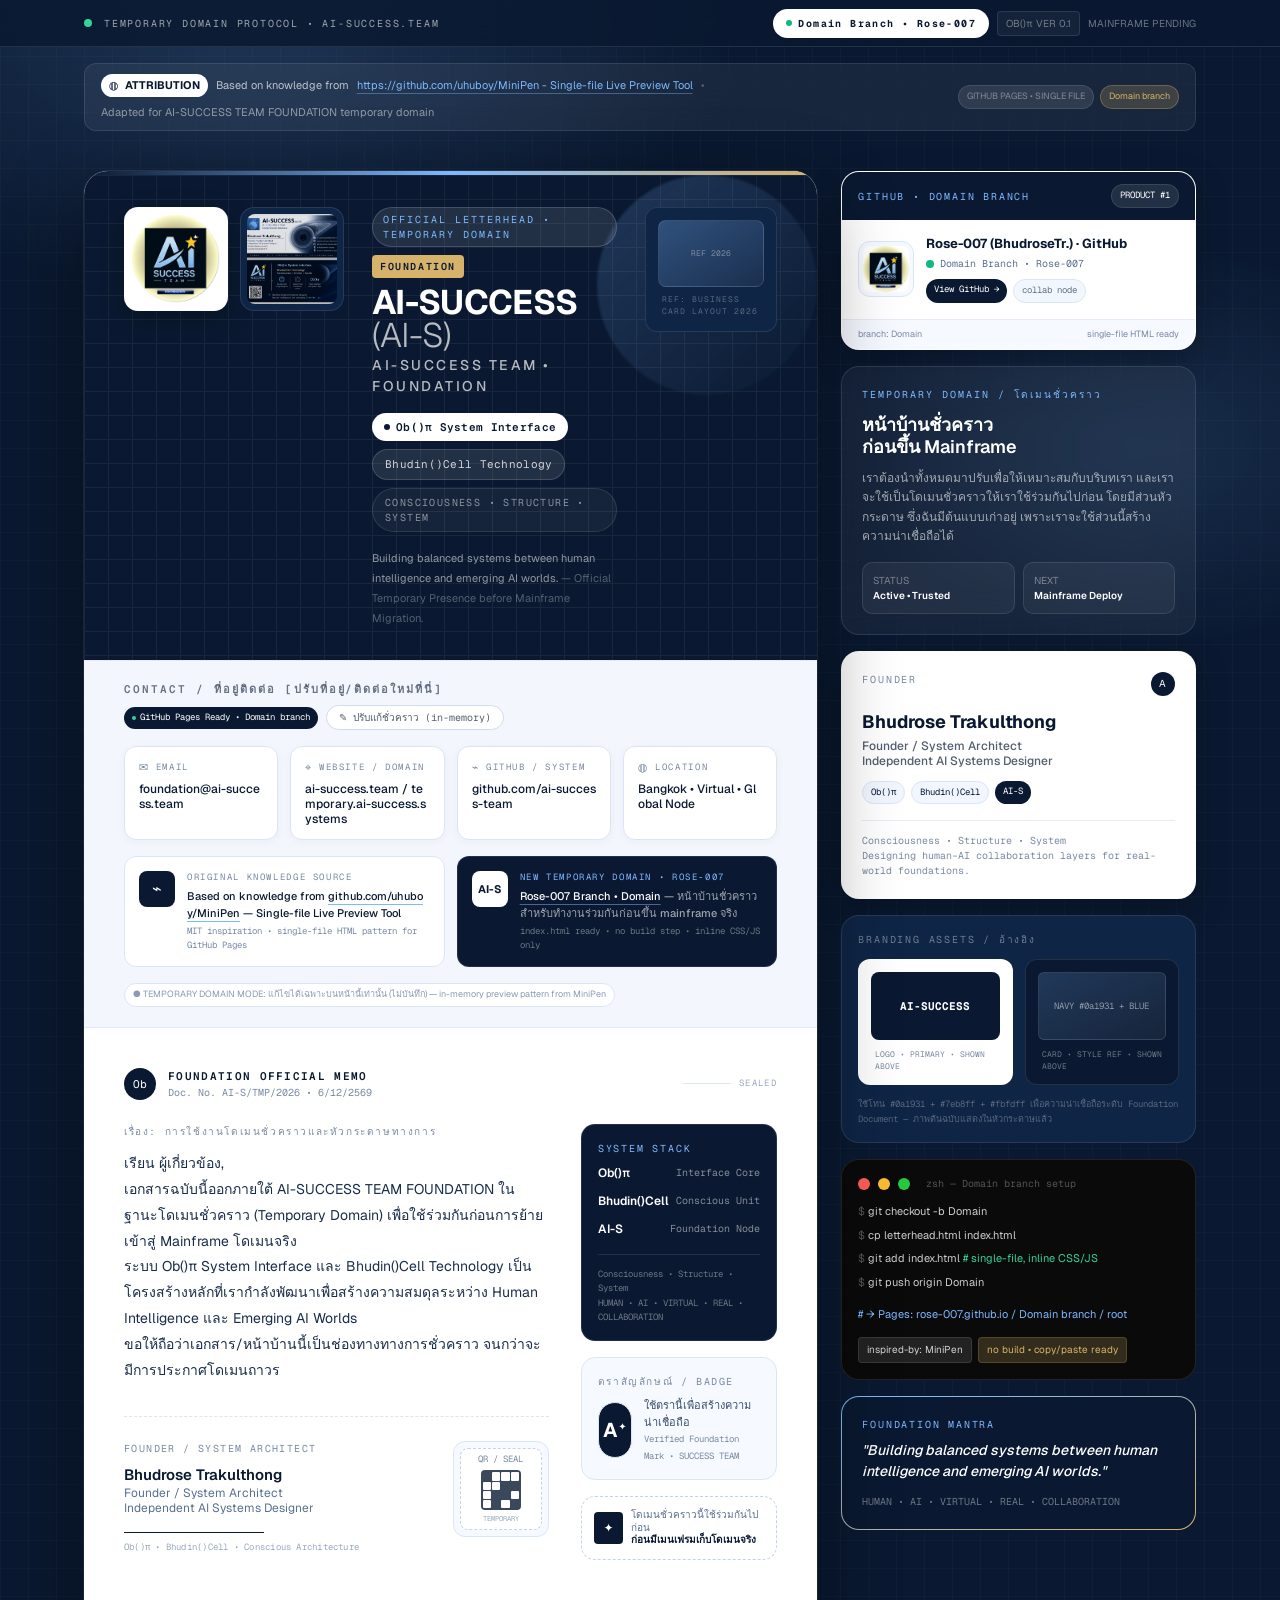
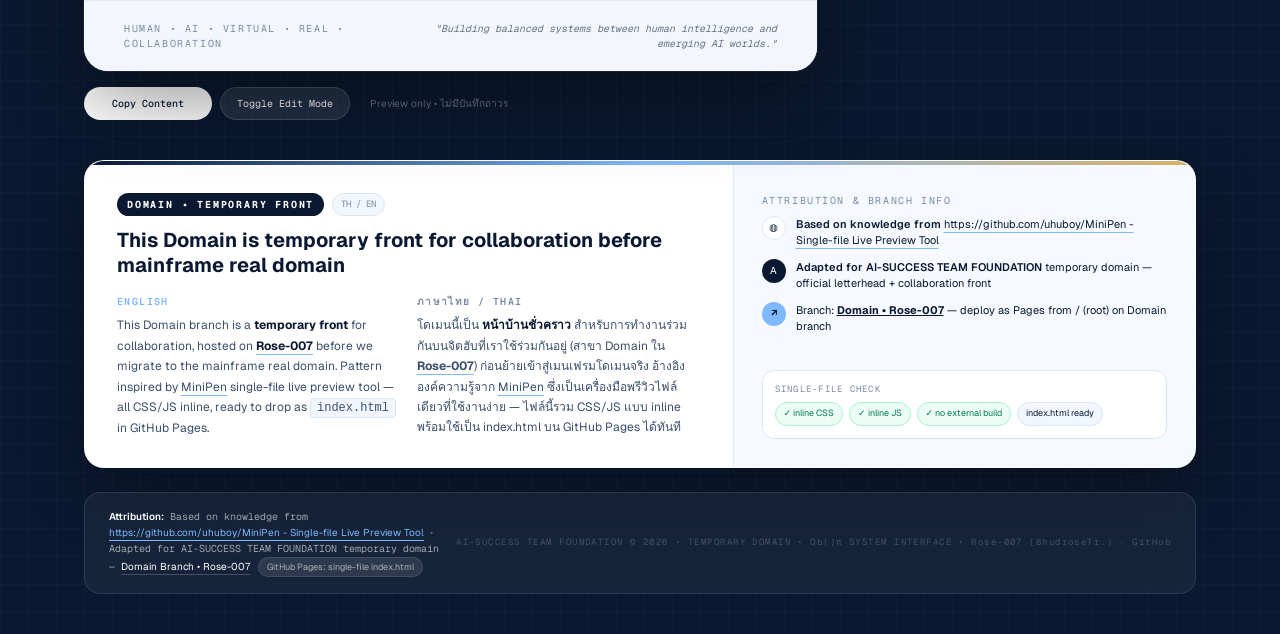
==== index.html @ 253243cb "Create index.html" ====
<!DOCTYPE html>
<html lang="en">
<head>
  <meta charset="UTF-8">
  <meta name="viewport" content="width=device-width, initial-scale=1">
  <title>React Artifact</title>
  <style>*,:after,:before{--tw-border-spacing-x:0;--tw-border-spacing-y:0;--tw-translate-x:0;--tw-translate-y:0;--tw-rotate:0;--tw-skew-x:0;--tw-skew-y:0;--tw-scale-x:1;--tw-scale-y:1;--tw-pan-x: ;--tw-pan-y: ;--tw-pinch-zoom: ;--tw-scroll-snap-strictness:proximity;--tw-gradient-from-position: ;--tw-gradient-via-position: ;--tw-gradient-to-position: ;--tw-ordinal: ;--tw-slashed-zero: ;--tw-numeric-figure: ;--tw-numeric-spacing: ;--tw-numeric-fraction: ;--tw-ring-inset: ;--tw-ring-offset-width:0px;--tw-ring-offset-color:#fff;--tw-ring-color:rgba(59,130,246,.5);--tw-ring-offset-shadow:0 0 #0000;--tw-ring-shadow:0 0 #0000;--tw-shadow:0 0 #0000;--tw-shadow-colored:0 0 #0000;--tw-blur: ;--tw-brightness: ;--tw-contrast: ;--tw-grayscale: ;--tw-hue-rotate: ;--tw-invert: ;--tw-saturate: ;--tw-sepia: ;--tw-drop-shadow: ;--tw-backdrop-blur: ;--tw-backdrop-brightness: ;--tw-backdrop-contrast: ;--tw-backdrop-grayscale: ;--tw-backdrop-hue-rotate: ;--tw-backdrop-invert: ;--tw-backdrop-opacity: ;--tw-backdrop-saturate: ;--tw-backdrop-sepia: ;--tw-contain-size: ;--tw-contain-layout: ;--tw-contain-paint: ;--tw-contain-style: }::backdrop{--tw-border-spacing-x:0;--tw-border-spacing-y:0;--tw-translate-x:0;--tw-translate-y:0;--tw-rotate:0;--tw-skew-x:0;--tw-skew-y:0;--tw-scale-x:1;--tw-scale-y:1;--tw-pan-x: ;--tw-pan-y: ;--tw-pinch-zoom: ;--tw-scroll-snap-strictness:proximity;--tw-gradient-from-position: ;--tw-gradient-via-position: ;--tw-gradient-to-position: ;--tw-ordinal: ;--tw-slashed-zero: ;--tw-numeric-figure: ;--tw-numeric-spacing: ;--tw-numeric-fraction: ;--tw-ring-inset: ;--tw-ring-offset-width:0px;--tw-ring-offset-color:#fff;--tw-ring-color:rgba(59,130,246,.5);--tw-ring-offset-shadow:0 0 #0000;--tw-ring-shadow:0 0 #0000;--tw-shadow:0 0 #0000;--tw-shadow-colored:0 0 #0000;--tw-blur: ;--tw-brightness: ;--tw-contrast: ;--tw-grayscale: ;--tw-hue-rotate: ;--tw-invert: ;--tw-saturate: ;--tw-sepia: ;--tw-drop-shadow: ;--tw-backdrop-blur: ;--tw-backdrop-brightness: ;--tw-backdrop-contrast: ;--tw-backdrop-grayscale: ;--tw-backdrop-hue-rotate: ;--tw-backdrop-invert: ;--tw-backdrop-opacity: ;--tw-backdrop-saturate: ;--tw-backdrop-sepia: ;--tw-contain-size: ;--tw-contain-layout: ;--tw-contain-paint: ;--tw-contain-style: }/*! tailwindcss v3.4.18 | MIT License | https://tailwindcss.com*/*,:after,:before{box-sizing:border-box;border:0 solid #e5e7eb}:after,:before{--tw-content:""}:host,html{line-height:1.5;-webkit-text-size-adjust:100%;-moz-tab-size:4;-o-tab-size:4;tab-size:4;font-family:ui-sans-serif,system-ui,sans-serif,Apple Color Emoji,Segoe UI Emoji,Segoe UI Symbol,Noto Color Emoji;font-feature-settings:normal;font-variation-settings:normal;-webkit-tap-highlight-color:transparent}body{line-height:inherit}hr{height:0;color:inherit;border-top-width:1px}abbr:where([title]){-webkit-text-decoration:underline dotted;text-decoration:underline dotted}h1,h2,h3,h4,h5,h6{font-size:inherit;font-weight:inherit}a{color:inherit;text-decoration:inherit}b,strong{font-weight:bolder}code,kbd,pre,samp{font-family:ui-monospace,SFMono-Regular,Menlo,Monaco,Consolas,Liberation Mono,Courier New,monospace;font-feature-settings:normal;font-variation-settings:normal;font-size:1em}small{font-size:80%}sub,sup{font-size:75%;line-height:0;position:relative;vertical-align:baseline}sub{bottom:-.25em}sup{top:-.5em}table{text-indent:0;border-color:inherit;border-collapse:collapse}button,input,optgroup,select,textarea{font-family:inherit;font-feature-settings:inherit;font-variation-settings:inherit;font-size:100%;font-weight:inherit;line-height:inherit;letter-spacing:inherit;color:inherit;margin:0;padding:0}button,select{text-transform:none}button,input:where([type=button]),input:where([type=reset]),input:where([type=submit]){-webkit-appearance:button;background-color:transparent;background-image:none}:-moz-focusring{outline:auto}:-moz-ui-invalid{box-shadow:none}progress{vertical-align:baseline}::-webkit-inner-spin-button,::-webkit-outer-spin-button{height:auto}[type=search]{-webkit-appearance:textfield;outline-offset:-2px}::-webkit-search-decoration{-webkit-appearance:none}::-webkit-file-upload-button{-webkit-appearance:button;font:inherit}summary{display:list-item}blockquote,dd,dl,figure,h1,h2,h3,h4,h5,h6,hr,p,pre{margin:0}fieldset{margin:0}fieldset,legend{padding:0}menu,ol,ul{list-style:none;margin:0;padding:0}dialog{padding:0}textarea{resize:vertical}input::-moz-placeholder,textarea::-moz-placeholder{opacity:1;color:#9ca3af}input::placeholder,textarea::placeholder{opacity:1;color:#9ca3af}[role=button],button{cursor:pointer}:disabled{cursor:default}audio,canvas,embed,iframe,img,object,svg,video{display:block;vertical-align:middle}img,video{max-width:100%;height:auto}[hidden]:where(:not([hidden=until-found])){display:none}.container{width:100%}@media (min-width:640px){.container{max-width:640px}}@media (min-width:768px){.container{max-width:768px}}@media (min-width:1024px){.container{max-width:1024px}}@media (min-width:1280px){.container{max-width:1280px}}@media (min-width:1536px){.container{max-width:1536px}}.pointer-events-none{pointer-events:none}.absolute{position:absolute}.relative{position:relative}.sticky{position:sticky}.inset-0{inset:0}.right-0{right:0}.top-0{top:0}.z-30{z-index:30}.col-span-12{grid-column:span 12/span 12}.mx-auto{margin-left:auto;margin-right:auto}.-mt-2{margin-top:-.5rem}.mb-1\.5{margin-bottom:.375rem}.mb-2{margin-bottom:.5rem}.mb-3{margin-bottom:.75rem}.mb-6{margin-bottom:1.5rem}.ml-2{margin-left:.5rem}.mt-1{margin-top:.25rem}.mt-10{margin-top:2.5rem}.mt-2{margin-top:.5rem}.mt-3{margin-top:.75rem}.mt-4{margin-top:1rem}.mt-6{margin-top:1.5rem}.mt-8{margin-top:2rem}.block{display:block}.inline{display:inline}.flex{display:flex}.inline-flex{display:inline-flex}.grid{display:grid}.hidden{display:none}.aspect-\[1\.6\/1\]{aspect-ratio:1.6/1}.h-1{height:.25rem}.h-1\.5{height:.375rem}.h-10{height:2.5rem}.h-14{height:3.5rem}.h-2{height:.5rem}.h-3{height:.75rem}.h-6{height:1.5rem}.h-8{height:2rem}.h-9{height:2.25rem}.h-\[1px\]{height:1px}.h-\[220px\]{height:220px}.h-\[46px\]{height:46px}.h-\[4px\]{height:4px}.h-\[56px\]{height:56px}.h-\[68px\]{height:68px}.h-\[88px\]{height:88px}.h-\[96px\]{height:96px}.h-full{height:100%}.min-h-\[260px\]{min-height:260px}.min-h-screen{min-height:100vh}.w-1{width:.25rem}.w-1\.5{width:.375rem}.w-10{width:2.5rem}.w-12{width:3rem}.w-14{width:3.5rem}.w-2{width:.5rem}.w-3{width:.75rem}.w-6{width:1.5rem}.w-8{width:2rem}.w-9{width:2.25rem}.w-\[132px\]{width:132px}.w-\[140px\]{width:140px}.w-\[220px\]{width:220px}.w-\[56px\]{width:56px}.w-\[88px\]{width:88px}.w-\[96px\]{width:96px}.w-full{width:100%}.min-w-0{min-width:0}.min-w-\[128px\]{min-width:128px}.max-w-\[1160px\]{max-width:1160px}.max-w-\[360px\]{max-width:360px}.max-w-\[520px\]{max-width:520px}.max-w-\[680px\]{max-width:680px}.max-w-none{max-width:none}.flex-1{flex:1 1 0%}.shrink-0{flex-shrink:0}@keyframes pulse{50%{opacity:.5}}.animate-pulse{animation:pulse 2s cubic-bezier(.4,0,.6,1) infinite}.resize-none{resize:none}.grid-cols-1{grid-template-columns:repeat(1,minmax(0,1fr))}.grid-cols-12{grid-template-columns:repeat(12,minmax(0,1fr))}.grid-cols-2{grid-template-columns:repeat(2,minmax(0,1fr))}.grid-cols-4{grid-template-columns:repeat(4,minmax(0,1fr))}.flex-col{flex-direction:column}.flex-wrap{flex-wrap:wrap}.items-start{align-items:flex-start}.items-center{align-items:center}.justify-center{justify-content:center}.justify-between{justify-content:space-between}.gap-0{gap:0}.gap-1{gap:.25rem}.gap-1\.5{gap:.375rem}.gap-2{gap:.5rem}.gap-2\.5{gap:.625rem}.gap-3{gap:.75rem}.gap-4{gap:1rem}.gap-5{gap:1.25rem}.gap-6{gap:1.5rem}.gap-8{gap:2rem}.gap-\[1px\]{gap:1px}.space-y-1\.5>:not([hidden])~:not([hidden]){--tw-space-y-reverse:0;margin-top:calc(.375rem*(1 - var(--tw-space-y-reverse)));margin-bottom:calc(.375rem*var(--tw-space-y-reverse))}.space-y-2\.5>:not([hidden])~:not([hidden]){--tw-space-y-reverse:0;margin-top:calc(.625rem*(1 - var(--tw-space-y-reverse)));margin-bottom:calc(.625rem*var(--tw-space-y-reverse))}.space-y-4>:not([hidden])~:not([hidden]){--tw-space-y-reverse:0;margin-top:calc(1rem*(1 - var(--tw-space-y-reverse)));margin-bottom:calc(1rem*var(--tw-space-y-reverse))}.overflow-hidden{overflow:hidden}.overflow-x-clip{overflow-x:clip}.whitespace-pre-wrap{white-space:pre-wrap}.break-words{overflow-wrap:break-word}.break-all{word-break:break-all}.rounded{border-radius:.25rem}.rounded-\[10px\]{border-radius:10px}.rounded-\[12px\]{border-radius:12px}.rounded-\[14px\]{border-radius:14px}.rounded-\[16px\]{border-radius:16px}.rounded-\[17px\]{border-radius:17px}.rounded-\[18px\]{border-radius:18px}.rounded-\[1px\]{border-radius:1px}.rounded-\[20px\]{border-radius:20px}.rounded-\[4px\]{border-radius:4px}.rounded-\[6px\]{border-radius:6px}.rounded-\[8px\]{border-radius:8px}.rounded-full{border-radius:9999px}.border{border-width:1px}.border-y{border-top-width:1px}.border-b,.border-y{border-bottom-width:1px}.border-t{border-top-width:1px}.border-dashed{border-style:dashed}.border-\[\#c2d4ea\]{--tw-border-opacity:1;border-color:rgb(194 212 234/var(--tw-border-opacity,1))}.border-\[\#cfe0f5\]{--tw-border-opacity:1;border-color:rgb(207 224 245/var(--tw-border-opacity,1))}.border-\[\#d0dcef\]{--tw-border-opacity:1;border-color:rgb(208 220 239/var(--tw-border-opacity,1))}.border-\[\#d6b26a\]\/20{border-color:hsla(40,57%,63%,.2)}.border-\[\#d6b26a\]\/30{border-color:hsla(40,57%,63%,.3)}.border-\[\#dbe6f5\]{--tw-border-opacity:1;border-color:rgb(219 230 245/var(--tw-border-opacity,1))}.border-\[\#e2eaf6\]{--tw-border-opacity:1;border-color:rgb(226 234 246/var(--tw-border-opacity,1))}.border-\[\#e6ecf6\]{--tw-border-opacity:1;border-color:rgb(230 236 246/var(--tw-border-opacity,1))}.border-emerald-200{--tw-border-opacity:1;border-color:rgb(167 243 208/var(--tw-border-opacity,1))}.border-white\/10{border-color:hsla(0,0%,100%,.1)}.border-white\/15{border-color:hsla(0,0%,100%,.15)}.border-white\/20{border-color:hsla(0,0%,100%,.2)}.bg-\[\#0a0a0a\]{--tw-bg-opacity:1;background-color:rgb(10 10 10/var(--tw-bg-opacity,1))}.bg-\[\#0a1931\]{--tw-bg-opacity:1;background-color:rgb(10 25 49/var(--tw-bg-opacity,1))}.bg-\[\#0a1931\]\/85{background-color:rgba(10,25,49,.85)}.bg-\[\#0f2546\]{--tw-bg-opacity:1;background-color:rgb(15 37 70/var(--tw-bg-opacity,1))}.bg-\[\#27c93f\]{--tw-bg-opacity:1;background-color:rgb(39 201 63/var(--tw-bg-opacity,1))}.bg-\[\#7eb8ff\]{--tw-bg-opacity:1;background-color:rgb(126 184 255/var(--tw-bg-opacity,1))}.bg-\[\#d6b26a\]{--tw-bg-opacity:1;background-color:rgb(214 178 106/var(--tw-bg-opacity,1))}.bg-\[\#d6b26a\]\/20{background-color:hsla(40,57%,63%,.2)}.bg-\[\#dbe6f5\]{--tw-bg-opacity:1;background-color:rgb(219 230 245/var(--tw-bg-opacity,1))}.bg-\[\#f1f6ff\]{--tw-bg-opacity:1;background-color:rgb(241 246 255/var(--tw-bg-opacity,1))}.bg-\[\#f3f7fd\]{--tw-bg-opacity:1;background-color:rgb(243 247 253/var(--tw-bg-opacity,1))}.bg-\[\#f6f9ff\]{--tw-bg-opacity:1;background-color:rgb(246 249 255/var(--tw-bg-opacity,1))}.bg-\[\#fbfdff\]{--tw-bg-opacity:1;background-color:rgb(251 253 255/var(--tw-bg-opacity,1))}.bg-\[\#ff5f56\]{--tw-bg-opacity:1;background-color:rgb(255 95 86/var(--tw-bg-opacity,1))}.bg-\[\#ffbd2e\]{--tw-bg-opacity:1;background-color:rgb(255 189 46/var(--tw-bg-opacity,1))}.bg-\[var\(--bg\)\]{background-color:var(--bg)}.bg-\[var\(--paper\)\]{background-color:var(--paper)}.bg-emerald-400{--tw-bg-opacity:1;background-color:rgb(52 211 153/var(--tw-bg-opacity,1))}.bg-emerald-50{--tw-bg-opacity:1;background-color:rgb(236 253 245/var(--tw-bg-opacity,1))}.bg-emerald-500{--tw-bg-opacity:1;background-color:rgb(16 185 129/var(--tw-bg-opacity,1))}.bg-transparent{background-color:transparent}.bg-white{--tw-bg-opacity:1;background-color:rgb(255 255 255/var(--tw-bg-opacity,1))}.bg-white\/10{background-color:hsla(0,0%,100%,.1)}.bg-white\/5{background-color:hsla(0,0%,100%,.05)}.bg-white\/\[0\.06\]{background-color:hsla(0,0%,100%,.06)}.bg-gradient-to-br{background-image:linear-gradient(to bottom right,var(--tw-gradient-stops))}.bg-gradient-to-r{background-image:linear-gradient(to right,var(--tw-gradient-stops))}.from-\[\#0a1931\]{--tw-gradient-from:#0a1931 var(--tw-gradient-from-position);--tw-gradient-to:rgba(10,25,49,0) var(--tw-gradient-to-position);--tw-gradient-stops:var(--tw-gradient-from),var(--tw-gradient-to)}.from-\[\#7eb8ff\]{--tw-gradient-from:#7eb8ff var(--tw-gradient-from-position);--tw-gradient-to:rgba(126,184,255,0) var(--tw-gradient-to-position);--tw-gradient-stops:var(--tw-gradient-from),var(--tw-gradient-to)}.from-\[\#7eb8ff\]\/20{--tw-gradient-from:rgba(126,184,255,.2) var(--tw-gradient-from-position);--tw-gradient-to:rgba(126,184,255,0) var(--tw-gradient-to-position);--tw-gradient-stops:var(--tw-gradient-from),var(--tw-gradient-to)}.from-\[\#7eb8ff\]\/30{--tw-gradient-from:rgba(126,184,255,.3) var(--tw-gradient-from-position);--tw-gradient-to:rgba(126,184,255,0) var(--tw-gradient-to-position);--tw-gradient-stops:var(--tw-gradient-from),var(--tw-gradient-to)}.via-\[\#7eb8ff\]{--tw-gradient-to:rgba(126,184,255,0) var(--tw-gradient-to-position);--tw-gradient-stops:var(--tw-gradient-from),#7eb8ff var(--tw-gradient-via-position),var(--tw-gradient-to)}.to-\[\#d6b26a\]{--tw-gradient-to:#d6b26a var(--tw-gradient-to-position)}.to-transparent{--tw-gradient-to:transparent var(--tw-gradient-to-position)}.to-white\/5{--tw-gradient-to:hsla(0,0%,100%,.05) var(--tw-gradient-to-position)}.object-contain{-o-object-fit:contain;object-fit:contain}.object-cover{-o-object-fit:cover;object-fit:cover}.p-1{padding:.25rem}.p-1\.5{padding:.375rem}.p-2{padding:.5rem}.p-2\.5{padding:.625rem}.p-3{padding:.75rem}.p-3\.5{padding:.875rem}.p-4{padding:1rem}.p-5{padding:1.25rem}.p-\[1px\]{padding:1px}.p-\[2px\]{padding:2px}.px-1{padding-left:.25rem;padding-right:.25rem}.px-1\.5{padding-left:.375rem;padding-right:.375rem}.px-2{padding-left:.5rem;padding-right:.5rem}.px-2\.5{padding-left:.625rem;padding-right:.625rem}.px-3{padding-left:.75rem;padding-right:.75rem}.px-3\.5{padding-left:.875rem;padding-right:.875rem}.px-4{padding-left:1rem;padding-right:1rem}.px-6{padding-left:1.5rem;padding-right:1.5rem}.py-0\.5{padding-top:.125rem;padding-bottom:.125rem}.py-1{padding-top:.25rem;padding-bottom:.25rem}.py-1\.5{padding-top:.375rem;padding-bottom:.375rem}.py-2{padding-top:.5rem;padding-bottom:.5rem}.py-2\.5{padding-top:.625rem;padding-bottom:.625rem}.py-3{padding-top:.75rem;padding-bottom:.75rem}.py-4{padding-top:1rem;padding-bottom:1rem}.py-5{padding-top:1.25rem;padding-bottom:1.25rem}.py-6{padding-top:1.5rem;padding-bottom:1.5rem}.py-7{padding-top:1.75rem;padding-bottom:1.75rem}.py-8{padding-top:2rem;padding-bottom:2rem}.pb-0\.5{padding-bottom:.125rem}.pt-1\.5{padding-top:.375rem}.pt-2{padding-top:.5rem}.pt-3{padding-top:.75rem}.pt-4{padding-top:1rem}.pt-6{padding-top:1.5rem}.text-center{text-align:center}.text-right{text-align:right}.font-mono{font-family:ui-monospace,SFMono-Regular,Menlo,Monaco,Consolas,Liberation Mono,Courier New,monospace}.text-\[10px\]{font-size:10px}.text-\[11px\]{font-size:11px}.text-\[12px\]{font-size:12px}.text-\[13px\]{font-size:13px}.text-\[14px\]{font-size:14px}.text-\[15px\]{font-size:15px}.text-\[18px\]{font-size:18px}.text-\[20px\]{font-size:20px}.text-\[28px\]{font-size:28px}.text-\[7px\]{font-size:7px}.text-\[8px\]{font-size:8px}.text-\[9px\]{font-size:9px}.font-\[300\]{font-weight:300}.font-\[400\]{font-weight:400}.font-\[500\]{font-weight:500}.font-\[600\]{font-weight:600}.font-\[700\]{font-weight:700}.font-semibold{font-weight:600}.uppercase{text-transform:uppercase}.italic{font-style:italic}.leading-5{line-height:1.25rem}.leading-\[0\.95\]{line-height:.95}.leading-\[1\.25\]{line-height:1.25}.leading-\[1\.2\]{line-height:1.2}.leading-\[1\.5\]{line-height:1.5}.leading-\[1\.6\]{line-height:1.6}.leading-\[1\.7\]{line-height:1.7}.leading-\[1\.85\]{line-height:1.85}.leading-snug{line-height:1.375}.leading-tight{line-height:1.25}.tracking-\[-0\.01em\]{letter-spacing:-.01em}.tracking-\[-0\.02em\]{letter-spacing:-.02em}.tracking-\[0\.12em\]{letter-spacing:.12em}.tracking-\[0\.14em\]{letter-spacing:.14em}.tracking-\[0\.16em\]{letter-spacing:.16em}.tracking-\[0\.18em\]{letter-spacing:.18em}.tracking-\[0\.2em\]{letter-spacing:.2em}.tracking-wide{letter-spacing:.025em}.text-\[\#0a1931\]{--tw-text-opacity:1;color:rgb(10 25 49/var(--tw-text-opacity,1))}.text-\[\#0a1931\]\/60{color:rgba(10,25,49,.6)}.text-\[\#0a1931\]\/70{color:rgba(10,25,49,.7)}.text-\[\#1a2d4a\]{--tw-text-opacity:1;color:rgb(26 45 74/var(--tw-text-opacity,1))}.text-\[\#3a4f6b\]{--tw-text-opacity:1;color:rgb(58 79 107/var(--tw-text-opacity,1))}.text-\[\#5a6f8e\]{--tw-text-opacity:1;color:rgb(90 111 142/var(--tw-text-opacity,1))}.text-\[\#7a8aa3\]{--tw-text-opacity:1;color:rgb(122 138 163/var(--tw-text-opacity,1))}.text-\[\#7eb8ff\]{--tw-text-opacity:1;color:rgb(126 184 255/var(--tw-text-opacity,1))}.text-\[\#8a9bb3\]{--tw-text-opacity:1;color:rgb(138 155 179/var(--tw-text-opacity,1))}.text-\[\#9aa9c0\]{--tw-text-opacity:1;color:rgb(154 169 192/var(--tw-text-opacity,1))}.text-\[\#d6b26a\]{--tw-text-opacity:1;color:rgb(214 178 106/var(--tw-text-opacity,1))}.text-\[var\(--ink\)\]{color:var(--ink)}.text-emerald-400{--tw-text-opacity:1;color:rgb(52 211 153/var(--tw-text-opacity,1))}.text-emerald-700{--tw-text-opacity:1;color:rgb(4 120 87/var(--tw-text-opacity,1))}.text-white{--tw-text-opacity:1;color:rgb(255 255 255/var(--tw-text-opacity,1))}.text-white\/20{color:hsla(0,0%,100%,.2)}.text-white\/30{color:hsla(0,0%,100%,.3)}.text-white\/40{color:hsla(0,0%,100%,.4)}.text-white\/50{color:hsla(0,0%,100%,.5)}.text-white\/55{color:hsla(0,0%,100%,.55)}.text-white\/60{color:hsla(0,0%,100%,.6)}.text-white\/70{color:hsla(0,0%,100%,.7)}.text-white\/80{color:hsla(0,0%,100%,.8)}.underline{text-decoration-line:underline}.decoration-\[\#7eb8ff\]{text-decoration-color:#7eb8ff}.decoration-\[\#7eb8ff\]\/40{text-decoration-color:rgba(126,184,255,.4)}.decoration-\[\#7eb8ff\]\/50{text-decoration-color:rgba(126,184,255,.5)}.decoration-white\/20{text-decoration-color:hsla(0,0%,100%,.2)}.underline-offset-4{text-underline-offset:4px}.opacity-80{opacity:.8}.opacity-90{opacity:.9}.opacity-\[0\.06\]{opacity:.06}.shadow-\[0_12px_32px_rgba\(0\2c 0\2c 0\2c 0\.25\)\]{--tw-shadow:0 12px 32px rgba(0,0,0,.25);--tw-shadow-colored:0 12px 32px var(--tw-shadow-color);box-shadow:var(--tw-ring-offset-shadow,0 0 #0000),var(--tw-ring-shadow,0 0 #0000),var(--tw-shadow)}.shadow-\[0_20px_60px_rgba\(0\2c 0\2c 0\2c 0\.35\)\]{--tw-shadow:0 20px 60px rgba(0,0,0,.35);--tw-shadow-colored:0 20px 60px var(--tw-shadow-color);box-shadow:var(--tw-ring-offset-shadow,0 0 #0000),var(--tw-ring-shadow,0 0 #0000),var(--tw-shadow)}.shadow-\[0_24px_80px_rgba\(0\2c 0\2c 0\2c 0\.45\)\2c 0_0_0_1px_rgba\(255\2c 255\2c 255\2c 0\.1\)\]{--tw-shadow:0 24px 80px rgba(0,0,0,.45),0 0 0 1px hsla(0,0%,100%,.1);--tw-shadow-colored:0 24px 80px var(--tw-shadow-color),0 0 0 1px var(--tw-shadow-color);box-shadow:var(--tw-ring-offset-shadow,0 0 #0000),var(--tw-ring-shadow,0 0 #0000),var(--tw-shadow)}.shadow-\[0_2px_10px_rgba\(10\2c 25\2c 49\2c 0\.04\)\]{--tw-shadow:0 2px 10px rgba(10,25,49,.04);--tw-shadow-colored:0 2px 10px var(--tw-shadow-color);box-shadow:var(--tw-ring-offset-shadow,0 0 #0000),var(--tw-ring-shadow,0 0 #0000),var(--tw-shadow)}.shadow-\[0_8px_24px_rgba\(0\2c 0\2c 0\2c 0\.25\)\]{--tw-shadow:0 8px 24px rgba(0,0,0,.25);--tw-shadow-colored:0 8px 24px var(--tw-shadow-color);box-shadow:var(--tw-ring-offset-shadow,0 0 #0000),var(--tw-ring-shadow,0 0 #0000),var(--tw-shadow)}.outline-none{outline:2px solid transparent;outline-offset:2px}.blur-\[1px\]{--tw-blur:blur(1px);filter:var(--tw-blur) var(--tw-brightness) var(--tw-contrast) var(--tw-grayscale) var(--tw-hue-rotate) var(--tw-invert) var(--tw-saturate) var(--tw-sepia) var(--tw-drop-shadow)}.backdrop-blur-xl{--tw-backdrop-blur:blur(24px);backdrop-filter:var(--tw-backdrop-blur) var(--tw-backdrop-brightness) var(--tw-backdrop-contrast) var(--tw-backdrop-grayscale) var(--tw-backdrop-hue-rotate) var(--tw-backdrop-invert) var(--tw-backdrop-opacity) var(--tw-backdrop-saturate) var(--tw-backdrop-sepia)}.transition-colors{transition-property:color,background-color,border-color,text-decoration-color,fill,stroke;transition-timing-function:cubic-bezier(.4,0,.2,1);transition-duration:.15s}#root,body,html{min-height:100%}body{margin:0;font-family:ui-sans-serif,system-ui,-apple-system,BlinkMacSystemFont,Segoe UI,sans-serif}[role=button]:not([aria-disabled=true]),button:not(:disabled),label[for],select:not(:disabled),summary{cursor:pointer}.selection\:bg-\[\#7eb8ff\]\/30 ::-moz-selection{background-color:rgba(126,184,255,.3)}.selection\:bg-\[\#7eb8ff\]\/30 ::selection{background-color:rgba(126,184,255,.3)}.selection\:bg-\[\#7eb8ff\]\/30::-moz-selection{background-color:rgba(126,184,255,.3)}.selection\:bg-\[\#7eb8ff\]\/30::selection{background-color:rgba(126,184,255,.3)}.hover\:border-\[\#7eb8ff\]:hover{--tw-border-opacity:1;border-color:rgb(126 184 255/var(--tw-border-opacity,1))}.hover\:bg-\[\#0a1931\]:hover{--tw-bg-opacity:1;background-color:rgb(10 25 49/var(--tw-bg-opacity,1))}.hover\:bg-\[\#7eb8ff\]:hover{--tw-bg-opacity:1;background-color:rgb(126 184 255/var(--tw-bg-opacity,1))}.hover\:bg-white\/20:hover{background-color:hsla(0,0%,100%,.2)}.hover\:text-\[\#0a1931\]:hover{--tw-text-opacity:1;color:rgb(10 25 49/var(--tw-text-opacity,1))}.hover\:text-\[\#7eb8ff\]:hover{--tw-text-opacity:1;color:rgb(126 184 255/var(--tw-text-opacity,1))}.hover\:text-white:hover{--tw-text-opacity:1;color:rgb(255 255 255/var(--tw-text-opacity,1))}.focus\:border-\[\#7eb8ff\]:focus{--tw-border-opacity:1;border-color:rgb(126 184 255/var(--tw-border-opacity,1))}.focus\:ring-2:focus{--tw-ring-offset-shadow:var(--tw-ring-inset) 0 0 0 var(--tw-ring-offset-width) var(--tw-ring-offset-color);--tw-ring-shadow:var(--tw-ring-inset) 0 0 0 calc(2px + var(--tw-ring-offset-width)) var(--tw-ring-color);box-shadow:var(--tw-ring-offset-shadow),var(--tw-ring-shadow),var(--tw-shadow,0 0 #0000)}.focus\:ring-\[\#7eb8ff\]\/20:focus{--tw-ring-color:rgba(126,184,255,.2)}@media (min-width:640px){.sm\:inline{display:inline}.sm\:hidden{display:none}}@media (min-width:768px){.md\:col-span-4{grid-column:span 4/span 4}.md\:col-span-5{grid-column:span 5/span 5}.md\:col-span-7{grid-column:span 7/span 7}.md\:col-span-8{grid-column:span 8/span 8}.md\:block{display:block}.md\:inline{display:inline}.md\:flex{display:flex}.md\:inline-flex{display:inline-flex}.md\:h-\[104px\]{height:104px}.md\:w-\[104px\]{width:104px}.md\:grid-cols-12{grid-template-columns:repeat(12,minmax(0,1fr))}.md\:grid-cols-2{grid-template-columns:repeat(2,minmax(0,1fr))}.md\:flex-row{flex-direction:row}.md\:items-center{align-items:center}.md\:gap-7{gap:1.75rem}.md\:rounded-\[24px\]{border-radius:24px}.md\:border-l{border-left-width:1px}.md\:border-t-0{border-top-width:0}.md\:px-10{padding-left:2.5rem;padding-right:2.5rem}.md\:px-4{padding-left:1rem;padding-right:1rem}.md\:px-6{padding-left:1.5rem;padding-right:1.5rem}.md\:px-7{padding-left:1.75rem;padding-right:1.75rem}.md\:px-8{padding-left:2rem;padding-right:2rem}.md\:py-10{padding-top:2.5rem;padding-bottom:2.5rem}.md\:py-7{padding-top:1.75rem;padding-bottom:1.75rem}.md\:py-8{padding-top:2rem;padding-bottom:2rem}.md\:text-\[11px\]{font-size:11px}.md\:text-\[14px\]{font-size:14px}.md\:text-\[20px\]{font-size:20px}.md\:text-\[34px\]{font-size:34px}}@media (min-width:1024px){.lg\:col-span-4{grid-column:span 4/span 4}.lg\:col-span-8{grid-column:span 8/span 8}.lg\:flex{display:flex}.lg\:grid-cols-4{grid-template-columns:repeat(4,minmax(0,1fr))}}</style>
</head>
<body>
  <div id="root"></div>
  
  <script type="module">var za=Object.create;var{getPrototypeOf:ja,defineProperty:wr,getOwnPropertyNames:Ma}=Object;var Xa=Object.prototype.hasOwnProperty;var ft=(e,t,n)=>{n=e!=null?za(ja(e)):{};let l=t||!e||!e.__esModule?wr(n,"default",{value:e,enumerable:!0}):n;for(let r of Ma(e))if(!Xa.call(l,r))wr(l,r,{get:()=>e[r],enumerable:!0});return l};var ul=(e,t)=>()=>(t||e((t={exports:{}}).exports,t),t.exports);var Qa=(e,t)=>{for(var n in t)wr(e,n,{get:t[n],enumerable:!0,configurable:!0,set:(l)=>t[n]=()=>l})};var Za=(e,t)=>()=>(e&&(t=e(e=0)),t);var an=ul((ac)=>{var pn=Symbol.for("react.element"),Ba=Symbol.for("react.portal"),Da=Symbol.for("react.fragment"),Ga=Symbol.for("react.strict_mode"),_a=Symbol.for("react.profiler"),$a=Symbol.for("react.provider"),ec=Symbol.for("react.context"),tc=Symbol.for("react.forward_ref"),nc=Symbol.for("react.suspense"),lc=Symbol.for("react.memo"),rc=Symbol.for("react.lazy"),$i=Symbol.iterator;function Ac(e){if(e===null||typeof e!=="object")return null;return e=$i&&e[$i]||e["@@iterator"],typeof e==="function"?e:null}var nu={isMounted:function(){return!1},enqueueForceUpdate:function(){},enqueueReplaceState:function(){},enqueueSetState:function(){}},lu=Object.assign,ru={};function Lt(e,t,n){this.props=e,this.context=t,this.refs=ru,this.updater=n||nu}Lt.prototype.isReactComponent={};Lt.prototype.setState=function(e,t){if(typeof e!=="object"&&typeof e!=="function"&&e!=null)throw Error("setState(...): takes an object of state variables to update or a function which returns an object of state variables.");this.updater.enqueueSetState(this,e,t,"setState")};Lt.prototype.forceUpdate=function(e){this.updater.enqueueForceUpdate(this,e,"forceUpdate")};function Au(){}Au.prototype=Lt.prototype;function Lr(e,t,n){this.props=e,this.context=t,this.refs=ru,this.updater=n||nu}var Pr=Lr.prototype=new Au;Pr.constructor=Lr;lu(Pr,Lt.prototype);Pr.isPureReactComponent=!0;var eu=Array.isArray,iu=Object.prototype.hasOwnProperty,Cr={current:null},uu={key:!0,ref:!0,__self:!0,__source:!0};function ou(e,t,n){var l,r={},A=null,i=null;if(t!=null)for(l in t.ref!==void 0&&(i=t.ref),t.key!==void 0&&(A=""+t.key),t)iu.call(t,l)&&!uu.hasOwnProperty(l)&&(r[l]=t[l]);var u=arguments.length-2;if(u===1)r.children=n;else if(1<u){for(var o=Array(u),c=0;c<u;c++)o[c]=arguments[c+2];r.children=o}if(e&&e.defaultProps)for(l in u=e.defaultProps,u)r[l]===void 0&&(r[l]=u[l]);return{$$typeof:pn,type:e,key:A,ref:i,props:r,_owner:Cr.current}}function ic(e,t){return{$$typeof:pn,type:e.type,key:t,ref:e.ref,props:e.props,_owner:e._owner}}function gr(e){return typeof e==="object"&&e!==null&&e.$$typeof===pn}function uc(e){var t={"=":"=0",":":"=2"};return"$"+e.replace(/[=:]/g,function(n){return t[n]})}var tu=/\/+/g;function Er(e,t){return typeof e==="object"&&e!==null&&e.key!=null?uc(""+e.key):t.toString(36)}function pl(e,t,n,l,r){var A=typeof e;if(A==="undefined"||A==="boolean")e=null;var i=!1;if(e===null)i=!0;else switch(A){case"string":case"number":i=!0;break;case"object":switch(e.$$typeof){case pn:case Ba:i=!0}}if(i)return i=e,r=r(i),e=l===""?"."+Er(i,0):l,eu(r)?(n="",e!=null&&(n=e.replace(tu,"$&/")+"/"),pl(r,t,n,"",function(c){return c})):r!=null&&(gr(r)&&(r=ic(r,n+(!r.key||i&&i.key===r.key?"":(""+r.key).replace(tu,"$&/")+"/")+e)),t.push(r)),1;if(i=0,l=l===""?".":l+":",eu(e))for(var u=0;u<e.length;u++){A=e[u];var o=l+Er(A,u);i+=pl(A,t,n,o,r)}else if(o=Ac(e),typeof o==="function")for(e=o.call(e),u=0;!(A=e.next()).done;)A=A.value,o=l+Er(A,u++),i+=pl(A,t,n,o,r);else if(A==="object")throw t=String(e),Error("Objects are not valid as a React child (found: "+(t==="[object Object]"?"object with keys {"+Object.keys(e).join(", ")+"}":t)+"). If you meant to render a collection of children, use an array instead.");return i}function ol(e,t,n){if(e==null)return e;var l=[],r=0;return pl(e,l,"","",function(A){return t.call(n,A,r++)}),l}function oc(e){if(e._status===-1){var t=e._result;t=t(),t.then(function(n){if(e._status===0||e._status===-1)e._status=1,e._result=n},function(n){if(e._status===0||e._status===-1)e._status=2,e._result=n}),e._status===-1&&(e._status=0,e._result=t)}if(e._status===1)return e._result.default;throw e._result}var ne={current:null},al={transition:null},pc={ReactCurrentDispatcher:ne,ReactCurrentBatchConfig:al,ReactCurrentOwner:Cr};function pu(){throw Error("act(...) is not supported in production builds of React.")}ac.Children={map:ol,forEach:function(e,t,n){ol(e,function(){t.apply(this,arguments)},n)},count:function(e){var t=0;return ol(e,function(){t++}),t},toArray:function(e){return ol(e,function(t){return t})||[]},only:function(e){if(!gr(e))throw Error("React.Children.only expected to receive a single React element child.");return e}};ac.Component=Lt;ac.Fragment=Da;ac.Profiler=_a;ac.PureComponent=Lr;ac.StrictMode=Ga;ac.Suspense=nc;ac.__SECRET_INTERNALS_DO_NOT_USE_OR_YOU_WILL_BE_FIRED=pc;ac.act=pu;ac.cloneElement=function(e,t,n){if(e===null||e===void 0)throw Error("React.cloneElement(...): The argument must be a React element, but you passed "+e+".");var l=lu({},e.props),r=e.key,A=e.ref,i=e._owner;if(t!=null){if(t.ref!==void 0&&(A=t.ref,i=Cr.current),t.key!==void 0&&(r=""+t.key),e.type&&e.type.defaultProps)var u=e.type.defaultProps;for(o in t)iu.call(t,o)&&!uu.hasOwnProperty(o)&&(l[o]=t[o]===void 0&&u!==void 0?u[o]:t[o])}var o=arguments.length-2;if(o===1)l.children=n;else if(1<o){u=Array(o);for(var c=0;c<o;c++)u[c]=arguments[c+2];l.children=u}return{$$typeof:pn,type:e.type,key:r,ref:A,props:l,_owner:i}};ac.createContext=function(e){return e={$$typeof:ec,_currentValue:e,_currentValue2:e,_threadCount:0,Provider:null,Consumer:null,_defaultValue:null,_globalName:null},e.Provider={$$typeof:$a,_context:e},e.Consumer=e};ac.createElement=ou;ac.createFactory=function(e){var t=ou.bind(null,e);return t.type=e,t};ac.createRef=function(){return{current:null}};ac.forwardRef=function(e){return{$$typeof:tc,render:e}};ac.isValidElement=gr;ac.lazy=function(e){return{$$typeof:rc,_payload:{_status:-1,_result:e},_init:oc}};ac.memo=function(e,t){return{$$typeof:lc,type:e,compare:t===void 0?null:t}};ac.startTransition=function(e){var t=al.transition;al.transition={};try{e()}finally{al.transition=t}};ac.unstable_act=pu;ac.useCallback=function(e,t){return ne.current.useCallback(e,t)};ac.useContext=function(e){return ne.current.useContext(e)};ac.useDebugValue=function(){};ac.useDeferredValue=function(e){return ne.current.useDeferredValue(e)};ac.useEffect=function(e,t){return ne.current.useEffect(e,t)};ac.useId=function(){return ne.current.useId()};ac.useImperativeHandle=function(e,t,n){return ne.current.useImperativeHandle(e,t,n)};ac.useInsertionEffect=function(e,t){return ne.current.useInsertionEffect(e,t)};ac.useLayoutEffect=function(e,t){return ne.current.useLayoutEffect(e,t)};ac.useMemo=function(e,t){return ne.current.useMemo(e,t)};ac.useReducer=function(e,t,n){return ne.current.useReducer(e,t,n)};ac.useRef=function(e){return ne.current.useRef(e)};ac.useState=function(e){return ne.current.useState(e)};ac.useSyncExternalStore=function(e,t,n){return ne.current.useSyncExternalStore(e,t,n)};ac.useTransition=function(){return ne.current.useTransition()};ac.version="18.3.1"});var mu=ul((Zc)=>{function Nr(e,t){var n=e.length;e.push(t);e:for(;0<n;){var l=n-1>>>1,r=e[l];if(0<cl(r,t))e[l]=t,e[n]=r,n=l;else break e}}function qe(e){return e.length===0?null:e[0]}function dl(e){if(e.length===0)return null;var t=e[0],n=e.pop();if(n!==t){e[0]=n;e:for(var l=0,r=e.length,A=r>>>1;l<A;){var i=2*(l+1)-1,u=e[i],o=i+1,c=e[o];if(0>cl(u,n))o<r&&0>cl(c,u)?(e[l]=c,e[o]=n,l=o):(e[l]=u,e[i]=n,l=i);else if(o<r&&0>cl(c,n))e[l]=c,e[o]=n,l=o;else break e}}return t}function cl(e,t){var n=e.sortIndex-t.sortIndex;return n!==0?n:e.id-t.id}if(typeof performance==="object"&&typeof performance.now==="function")Rr=performance,Zc.unstable_now=function(){return Rr.now()};else sl=Date,Hr=sl.now(),Zc.unstable_now=function(){return sl.now()-Hr};var Rr,sl,Hr,Ee=[],Qe=[],Qc=1,de=null,G=3,ml=!1,dt=!1,sn=!1,cu=typeof setTimeout==="function"?setTimeout:null,su=typeof clearTimeout==="function"?clearTimeout:null,au=typeof setImmediate<"u"?setImmediate:null;typeof navigator<"u"&&navigator.scheduling!==void 0&&navigator.scheduling.isInputPending!==void 0&&navigator.scheduling.isInputPending.bind(navigator.scheduling);function Or(e){for(var t=qe(Qe);t!==null;){if(t.callback===null)dl(Qe);else if(t.startTime<=e)dl(Qe),t.sortIndex=t.expirationTime,Nr(Ee,t);else break;t=qe(Qe)}}function Yr(e){if(sn=!1,Or(e),!dt)if(qe(Ee)!==null)dt=!0,zr(Fr);else{var t=qe(Qe);t!==null&&jr(Yr,t.startTime-e)}}function Fr(e,t){dt=!1,sn&&(sn=!1,su(Sn),Sn=-1),ml=!0;var n=G;try{Or(t);for(de=qe(Ee);de!==null&&(!(de.expirationTime>t)||e&&!du());){var l=de.callback;if(typeof l==="function"){de.callback=null,G=de.priorityLevel;var r=l(de.expirationTime<=t);t=Zc.unstable_now(),typeof r==="function"?de.callback=r:de===qe(Ee)&&dl(Ee),Or(t)}else dl(Ee);de=qe(Ee)}if(de!==null)var A=!0;else{var i=qe(Qe);i!==null&&jr(Yr,i.startTime-t),A=!1}return A}finally{de=null,G=n,ml=!1}}var Ul=!1,Sl=null,Sn=-1,Su=5,fu=-1;function du(){return Zc.unstable_now()-fu<Su?!1:!0}function br(){if(Sl!==null){var e=Zc.unstable_now();fu=e;var t=!0;try{t=Sl(!0,e)}finally{t?cn():(Ul=!1,Sl=null)}}else Ul=!1}var cn;if(typeof au==="function")cn=function(){au(br)};else if(typeof MessageChannel<"u")fl=new MessageChannel,Ir=fl.port2,fl.port1.onmessage=br,cn=function(){Ir.postMessage(null)};else cn=function(){cu(br,0)};var fl,Ir;function zr(e){Sl=e,Ul||(Ul=!0,cn())}function jr(e,t){Sn=cu(function(){e(Zc.unstable_now())},t)}Zc.unstable_IdlePriority=5;Zc.unstable_ImmediatePriority=1;Zc.unstable_LowPriority=4;Zc.unstable_NormalPriority=3;Zc.unstable_Profiling=null;Zc.unstable_UserBlockingPriority=2;Zc.unstable_cancelCallback=function(e){e.callback=null};Zc.unstable_continueExecution=function(){dt||ml||(dt=!0,zr(Fr))};Zc.unstable_forceFrameRate=function(e){0>e||125<e?console.error("forceFrameRate takes a positive int between 0 and 125, forcing frame rates higher than 125 fps is not supported"):Su=0<e?Math.floor(1000/e):5};Zc.unstable_getCurrentPriorityLevel=function(){return G};Zc.unstable_getFirstCallbackNode=function(){return qe(Ee)};Zc.unstable_next=function(e){switch(G){case 1:case 2:case 3:var t=3;break;default:t=G}var n=G;G=t;try{return e()}finally{G=n}};Zc.unstable_pauseExecution=function(){};Zc.unstable_requestPaint=function(){};Zc.unstable_runWithPriority=function(e,t){switch(e){case 1:case 2:case 3:case 4:case 5:break;default:e=3}var n=G;G=e;try{return t()}finally{G=n}};Zc.unstable_scheduleCallback=function(e,t,n){var l=Zc.unstable_now();switch(typeof n==="object"&&n!==null?(n=n.delay,n=typeof n==="number"&&0<n?l+n:l):n=l,e){case 1:var r=-1;break;case 2:r=250;break;case 5:r=1073741823;break;case 4:r=1e4;break;default:r=5000}return r=n+r,e={id:Qc++,callback:t,priorityLevel:e,startTime:n,expirationTime:r,sortIndex:-1},n>l?(e.sortIndex=n,Nr(Qe,e),qe(Ee)===null&&e===qe(Qe)&&(sn?(su(Sn),Sn=-1):sn=!0,jr(Yr,n-l))):(e.sortIndex=r,Nr(Ee,e),dt||ml||(dt=!0,zr(Fr))),e};Zc.unstable_shouldYield=du;Zc.unstable_wrapCallback=function(e){var t=G;return function(){var n=G;G=t;try{return e.apply(this,arguments)}finally{G=n}}}});var Di={};Qa(Di,{version:()=>La,unstable_renderSubtreeIntoContainer:()=>Ea,unstable_batchedUpdates:()=>wa,unmountComponentAtNode:()=>Wa,render:()=>xa,hydrateRoot:()=>Va,hydrate:()=>ya,flushSync:()=>Ja,findDOMNode:()=>Ta,createRoot:()=>qa,createPortal:()=>Ka,__SECRET_INTERNALS_DO_NOT_USE_OR_YOU_WILL_BE_FIRED:()=>va});function k(e){for(var t="https://reactjs.org/docs/error-decoder.html?invariant="+e,n=1;n<arguments.length;n++)t+="&args[]="+encodeURIComponent(arguments[n]);return"Minified React error #"+e+"; visit "+t+" for the full message or use the non-minified dev environment for full errors and additional helpful warnings."}function wt(e,t){$t(e,t),$t(e+"Capture",t)}function $t(e,t){Hn[e]=t;for(e=0;e<t.length;e++)To.add(t[e])}function fs(e){if(sA.call(ku,e))return!0;if(sA.call(Uu,e))return!1;if(Ss.test(e))return ku[e]=!0;return Uu[e]=!0,!1}function ds(e,t,n,l){if(n!==null&&n.type===0)return!1;switch(typeof t){case"function":case"symbol":return!0;case"boolean":if(l)return!1;if(n!==null)return!n.acceptsBooleans;return e=e.toLowerCase().slice(0,5),e!=="data-"&&e!=="aria-";default:return!1}}function ms(e,t,n,l){if(t===null||typeof t>"u"||ds(e,t,n,l))return!0;if(l)return!1;if(n!==null)switch(n.type){case 3:return!t;case 4:return t===!1;case 5:return isNaN(t);case 6:return isNaN(t)||1>t}return!1}function Ae(e,t,n,l,r,A,i){this.acceptsBooleans=t===2||t===3||t===4,this.attributeName=l,this.attributeNamespace=r,this.mustUseProperty=n,this.propertyName=e,this.type=t,this.sanitizeURL=A,this.removeEmptyString=i}function ui(e){return e[1].toUpperCase()}function oi(e,t,n,l){var r=D.hasOwnProperty(t)?D[t]:null;if(r!==null?r.type!==0:l||!(2<t.length)||t[0]!=="o"&&t[0]!=="O"||t[1]!=="n"&&t[1]!=="N")ms(t,n,r,l)&&(n=null),l||r===null?fs(t)&&(n===null?e.removeAttribute(t):e.setAttribute(t,""+n)):r.mustUseProperty?e[r.propertyName]=n===null?r.type===3?!1:"":n:(t=r.attributeName,l=r.attributeNamespace,n===null?e.removeAttribute(t):(r=r.type,n=r===3||r===4&&n===!0?"":""+n,l?e.setAttributeNS(l,t,n):e.setAttribute(t,n)))}function fn(e){if(e===null||typeof e!=="object")return null;return e=hu&&e[hu]||e["@@iterator"],typeof e==="function"?e:null}function Kn(e){if(Mr===void 0)try{throw Error()}catch(n){var t=n.stack.trim().match(/\n( *(at )?)/);Mr=t&&t[1]||""}return`
`+Mr+e}function Qr(e,t){if(!e||Xr)return"";Xr=!0;var n=Error.prepareStackTrace;Error.prepareStackTrace=void 0;try{if(t)if(t=function(){throw Error()},Object.defineProperty(t.prototype,"props",{set:function(){throw Error()}}),typeof Reflect==="object"&&Reflect.construct){try{Reflect.construct(t,[])}catch(c){var l=c}Reflect.construct(e,[],t)}else{try{t.call()}catch(c){l=c}e.call(t.prototype)}else{try{throw Error()}catch(c){l=c}e()}}catch(c){if(c&&l&&typeof c.stack==="string"){for(var r=c.stack.split(`
`),A=l.stack.split(`
`),i=r.length-1,u=A.length-1;1<=i&&0<=u&&r[i]!==A[u];)u--;for(;1<=i&&0<=u;i--,u--)if(r[i]!==A[u]){if(i!==1||u!==1)do if(i--,u--,0>u||r[i]!==A[u]){var o=`
`+r[i].replace(" at new "," at ");return e.displayName&&o.includes("<anonymous>")&&(o=o.replace("<anonymous>",e.displayName)),o}while(1<=i&&0<=u);break}}}finally{Xr=!1,Error.prepareStackTrace=n}return(e=e?e.displayName||e.name:"")?Kn(e):""}function Us(e){switch(e.tag){case 5:return Kn(e.type);case 16:return Kn("Lazy");case 13:return Kn("Suspense");case 19:return Kn("SuspenseList");case 0:case 2:case 15:return e=Qr(e.type,!1),e;case 11:return e=Qr(e.type.render,!1),e;case 1:return e=Qr(e.type,!0),e;default:return""}}function mA(e){if(e==null)return null;if(typeof e==="function")return e.displayName||e.name||null;if(typeof e==="string")return e;switch(e){case Nt:return"Fragment";case bt:return"Portal";case SA:return"Profiler";case pi:return"StrictMode";case fA:return"Suspense";case dA:return"SuspenseList"}if(typeof e==="object")switch(e.$$typeof){case yo:return(e.displayName||"Context")+".Consumer";case Jo:return(e._context.displayName||"Context")+".Provider";case ai:var t=e.render;return e=e.displayName,e||(e=t.displayName||t.name||"",e=e!==""?"ForwardRef("+e+")":"ForwardRef"),e;case ci:return t=e.displayName||null,t!==null?t:mA(e.type)||"Memo";case Be:t=e._payload,e=e._init;try{return mA(e(t))}catch(n){}}return null}function ks(e){var t=e.type;switch(e.tag){case 24:return"Cache";case 9:return(t.displayName||"Context")+".Consumer";case 10:return(t._context.displayName||"Context")+".Provider";case 18:return"DehydratedFragment";case 11:return e=t.render,e=e.displayName||e.name||"",t.displayName||(e!==""?"ForwardRef("+e+")":"ForwardRef");case 7:return"Fragment";case 5:return t;case 4:return"Portal";case 3:return"Root";case 6:return"Text";case 16:return mA(t);case 8:return t===pi?"StrictMode":"Mode";case 22:return"Offscreen";case 12:return"Profiler";case 21:return"Scope";case 13:return"Suspense";case 19:return"SuspenseList";case 25:return"TracingMarker";case 1:case 0:case 17:case 2:case 14:case 15:if(typeof t==="function")return t.displayName||t.name||null;if(typeof t==="string")return t}return null}function pt(e){switch(typeof e){case"boolean":case"number":case"string":case"undefined":return e;case"object":return e;default:return""}}function xo(e){var t=e.type;return(e=e.nodeName)&&e.toLowerCase()==="input"&&(t==="checkbox"||t==="radio")}function hs(e){var t=xo(e)?"checked":"value",n=Object.getOwnPropertyDescriptor(e.constructor.prototype,t),l=""+e[t];if(!e.hasOwnProperty(t)&&typeof n<"u"&&typeof n.get==="function"&&typeof n.set==="function"){var{get:r,set:A}=n;return Object.defineProperty(e,t,{configurable:!0,get:function(){return r.call(this)},set:function(i){l=""+i,A.call(this,i)}}),Object.defineProperty(e,t,{enumerable:n.enumerable}),{getValue:function(){return l},setValue:function(i){l=""+i},stopTracking:function(){e._valueTracker=null,delete e[t]}}}}function hl(e){e._valueTracker||(e._valueTracker=hs(e))}function Wo(e){if(!e)return!1;var t=e._valueTracker;if(!t)return!0;var n=t.getValue(),l="";return e&&(l=xo(e)?e.checked?"true":"false":e.value),e=l,e!==n?(t.setValue(e),!0):!1}function jl(e){if(e=e||(typeof document<"u"?document:void 0),typeof e>"u")return null;try{return e.activeElement||e.body}catch(t){return e.body}}function UA(e,t){var n=t.checked;return H({},t,{defaultChecked:void 0,defaultValue:void 0,value:void 0,checked:n!=null?n:e._wrapperState.initialChecked})}function vu(e,t){var n=t.defaultValue==null?"":t.defaultValue,l=t.checked!=null?t.checked:t.defaultChecked;n=pt(t.value!=null?t.value:n),e._wrapperState={initialChecked:l,initialValue:n,controlled:t.type==="checkbox"||t.type==="radio"?t.checked!=null:t.value!=null}}function wo(e,t){t=t.checked,t!=null&&oi(e,"checked",t,!1)}function kA(e,t){wo(e,t);var n=pt(t.value),l=t.type;if(n!=null)if(l==="number"){if(n===0&&e.value===""||e.value!=n)e.value=""+n}else e.value!==""+n&&(e.value=""+n);else if(l==="submit"||l==="reset"){e.removeAttribute("value");return}t.hasOwnProperty("value")?hA(e,t.type,n):t.hasOwnProperty("defaultValue")&&hA(e,t.type,pt(t.defaultValue)),t.checked==null&&t.defaultChecked!=null&&(e.defaultChecked=!!t.defaultChecked)}function Ku(e,t,n){if(t.hasOwnProperty("value")||t.hasOwnProperty("defaultValue")){var l=t.type;if(!(l!=="submit"&&l!=="reset"||t.value!==void 0&&t.value!==null))return;t=""+e._wrapperState.initialValue,n||t===e.value||(e.value=t),e.defaultValue=t}n=e.name,n!==""&&(e.name=""),e.defaultChecked=!!e._wrapperState.initialChecked,n!==""&&(e.name=n)}function hA(e,t,n){if(t!=="number"||jl(e.ownerDocument)!==e)n==null?e.defaultValue=""+e._wrapperState.initialValue:e.defaultValue!==""+n&&(e.defaultValue=""+n)}function Qt(e,t,n,l){if(e=e.options,t){t={};for(var r=0;r<n.length;r++)t["$"+n[r]]=!0;for(n=0;n<e.length;n++)r=t.hasOwnProperty("$"+e[n].value),e[n].selected!==r&&(e[n].selected=r),r&&l&&(e[n].defaultSelected=!0)}else{n=""+pt(n),t=null;for(r=0;r<e.length;r++){if(e[r].value===n){e[r].selected=!0,l&&(e[r].defaultSelected=!0);return}t!==null||e[r].disabled||(t=e[r])}t!==null&&(t.selected=!0)}}function vA(e,t){if(t.dangerouslySetInnerHTML!=null)throw Error(k(91));return H({},t,{value:void 0,defaultValue:void 0,children:""+e._wrapperState.initialValue})}function qu(e,t){var n=t.value;if(n==null){if(n=t.children,t=t.defaultValue,n!=null){if(t!=null)throw Error(k(92));if(qn(n)){if(1<n.length)throw Error(k(93));n=n[0]}t=n}t==null&&(t=""),n=t}e._wrapperState={initialValue:pt(n)}}function Eo(e,t){var n=pt(t.value),l=pt(t.defaultValue);n!=null&&(n=""+n,n!==e.value&&(e.value=n),t.defaultValue==null&&e.defaultValue!==n&&(e.defaultValue=n)),l!=null&&(e.defaultValue=""+l)}function Tu(e){var t=e.textContent;t===e._wrapperState.initialValue&&t!==""&&t!==null&&(e.value=t)}function Lo(e){switch(e){case"svg":return"http://www.w3.org/2000/svg";case"math":return"http://www.w3.org/1998/Math/MathML";default:return"http://www.w3.org/1999/xhtml"}}function KA(e,t){return e==null||e==="http://www.w3.org/1999/xhtml"?Lo(t):e==="http://www.w3.org/2000/svg"&&t==="foreignObject"?"http://www.w3.org/1999/xhtml":e}function On(e,t){if(t){var n=e.firstChild;if(n&&n===e.lastChild&&n.nodeType===3){n.nodeValue=t;return}}e.textContent=t}function Co(e,t,n){return t==null||typeof t==="boolean"||t===""?"":n||typeof t!=="number"||t===0||wn.hasOwnProperty(e)&&wn[e]?(""+t).trim():t+"px"}function go(e,t){e=e.style;for(var n in t)if(t.hasOwnProperty(n)){var l=n.indexOf("--")===0,r=Co(n,t[n],l);n==="float"&&(n="cssFloat"),l?e.setProperty(n,r):e[n]=r}}function qA(e,t){if(t){if(Ks[e]&&(t.children!=null||t.dangerouslySetInnerHTML!=null))throw Error(k(137,e));if(t.dangerouslySetInnerHTML!=null){if(t.children!=null)throw Error(k(60));if(typeof t.dangerouslySetInnerHTML!=="object"||!("__html"in t.dangerouslySetInnerHTML))throw Error(k(61))}if(t.style!=null&&typeof t.style!=="object")throw Error(k(62))}}function TA(e,t){if(e.indexOf("-")===-1)return typeof t.is==="string";switch(e){case"annotation-xml":case"color-profile":case"font-face":case"font-face-src":case"font-face-uri":case"font-face-format":case"font-face-name":case"missing-glyph":return!1;default:return!0}}function si(e){return e=e.target||e.srcElement||window,e.correspondingUseElement&&(e=e.correspondingUseElement),e.nodeType===3?e.parentNode:e}function Ju(e){if(e=ll(e)){if(typeof yA!=="function")throw Error(k(280));var t=e.stateNode;t&&(t=kr(t),yA(e.stateNode,e.type,t))}}function bo(e){Zt?Bt?Bt.push(e):Bt=[e]:Zt=e}function No(){if(Zt){var e=Zt,t=Bt;if(Bt=Zt=null,Ju(e),t)for(e=0;e<t.length;e++)Ju(t[e])}}function Ro(e,t){return e(t)}function Ho(){}function Oo(e,t,n){if(Zr)return e(t,n);Zr=!0;try{return Ro(e,t,n)}finally{if(Zr=!1,Zt!==null||Bt!==null)Ho(),No()}}function In(e,t){var n=e.stateNode;if(n===null)return null;var l=kr(n);if(l===null)return null;n=l[t];e:switch(t){case"onClick":case"onClickCapture":case"onDoubleClick":case"onDoubleClickCapture":case"onMouseDown":case"onMouseDownCapture":case"onMouseMove":case"onMouseMoveCapture":case"onMouseUp":case"onMouseUpCapture":case"onMouseEnter":(l=!l.disabled)||(e=e.type,l=!(e==="button"||e==="input"||e==="select"||e==="textarea")),e=!l;break e;default:e=!1}if(e)return null;if(n&&typeof n!=="function")throw Error(k(231,t,typeof n));return n}function qs(e,t,n,l,r,A,i,u,o){var c=Array.prototype.slice.call(arguments,3);try{t.apply(n,c)}catch(U){this.onError(U)}}function Js(e,t,n,l,r,A,i,u,o){En=!1,Ml=null,qs.apply(Ts,arguments)}function ys(e,t,n,l,r,A,i,u,o){if(Js.apply(this,arguments),En){if(En){var c=Ml;En=!1,Ml=null}else throw Error(k(198));Xl||(Xl=!0,xA=c)}}function Et(e){var t=e,n=e;if(e.alternate)for(;t.return;)t=t.return;else{e=t;do t=e,(t.flags&4098)!==0&&(n=t.return),e=t.return;while(e)}return t.tag===3?n:null}function Io(e){if(e.tag===13){var t=e.memoizedState;if(t===null&&(e=e.alternate,e!==null&&(t=e.memoizedState)),t!==null)return t.dehydrated}return null}function yu(e){if(Et(e)!==e)throw Error(k(188))}function Vs(e){var t=e.alternate;if(!t){if(t=Et(e),t===null)throw Error(k(188));return t!==e?null:e}for(var n=e,l=t;;){var r=n.return;if(r===null)break;var A=r.alternate;if(A===null){if(l=r.return,l!==null){n=l;continue}break}if(r.child===A.child){for(A=r.child;A;){if(A===n)return yu(r),e;if(A===l)return yu(r),t;A=A.sibling}throw Error(k(188))}if(n.return!==l.return)n=r,l=A;else{for(var i=!1,u=r.child;u;){if(u===n){i=!0,n=r,l=A;break}if(u===l){i=!0,l=r,n=A;break}u=u.sibling}if(!i){for(u=A.child;u;){if(u===n){i=!0,n=A,l=r;break}if(u===l){i=!0,l=A,n=r;break}u=u.sibling}if(!i)throw Error(k(189))}}if(n.alternate!==l)throw Error(k(190))}if(n.tag!==3)throw Error(k(188));return n.stateNode.current===n?e:t}function Yo(e){return e=Vs(e),e!==null?Fo(e):null}function Fo(e){if(e.tag===5||e.tag===6)return e;for(e=e.child;e!==null;){var t=Fo(e);if(t!==null)return t;e=e.sibling}return null}function Ls(e){if(ge&&typeof ge.onCommitFiberRoot==="function")try{ge.onCommitFiberRoot(fr,e,void 0,(e.current.flags&128)===128)}catch(t){}}function gs(e){return e>>>=0,e===0?32:31-(Ps(e)/Cs|0)|0}function Tn(e){switch(e&-e){case 1:return 1;case 2:return 2;case 4:return 4;case 8:return 8;case 16:return 16;case 32:return 32;case 64:case 128:case 256:case 512:case 1024:case 2048:case 4096:case 8192:case 16384:case 32768:case 65536:case 131072:case 262144:case 524288:case 1048576:case 2097152:return e&4194240;case 4194304:case 8388608:case 16777216:case 33554432:case 67108864:return e&130023424;case 134217728:return 134217728;case 268435456:return 268435456;case 536870912:return 536870912;case 1073741824:return 1073741824;default:return e}}function Zl(e,t){var n=e.pendingLanes;if(n===0)return 0;var l=0,r=e.suspendedLanes,A=e.pingedLanes,i=n&268435455;if(i!==0){var u=i&~r;u!==0?l=Tn(u):(A&=i,A!==0&&(l=Tn(A)))}else i=n&~r,i!==0?l=Tn(i):A!==0&&(l=Tn(A));if(l===0)return 0;if(t!==0&&t!==l&&(t&r)===0&&(r=l&-l,A=t&-t,r>=A||r===16&&(A&4194240)!==0))return t;if((l&4)!==0&&(l|=n&16),t=e.entangledLanes,t!==0)for(e=e.entanglements,t&=l;0<t;)n=31-xe(t),r=1<<n,l|=e[n],t&=~r;return l}function bs(e,t){switch(e){case 1:case 2:case 4:return t+250;case 8:case 16:case 32:case 64:case 128:case 256:case 512:case 1024:case 2048:case 4096:case 8192:case 16384:case 32768:case 65536:case 131072:case 262144:case 524288:case 1048576:case 2097152:return t+5000;case 4194304:case 8388608:case 16777216:case 33554432:case 67108864:return-1;case 134217728:case 268435456:case 536870912:case 1073741824:return-1;default:return-1}}function Ns(e,t){for(var{suspendedLanes:n,pingedLanes:l,expirationTimes:r,pendingLanes:A}=e;0<A;){var i=31-xe(A),u=1<<i,o=r[i];if(o===-1){if((u&n)===0||(u&l)!==0)r[i]=bs(u,t)}else o<=t&&(e.expiredLanes|=u);A&=~u}}function WA(e){return e=e.pendingLanes&-1073741825,e!==0?e:e&1073741824?1073741824:0}function Xo(){var e=Kl;return Kl<<=1,(Kl&4194240)===0&&(Kl=64),e}function Br(e){for(var t=[],n=0;31>n;n++)t.push(e);return t}function tl(e,t,n){e.pendingLanes|=t,t!==536870912&&(e.suspendedLanes=0,e.pingedLanes=0),e=e.eventTimes,t=31-xe(t),e[t]=n}function Rs(e,t){var n=e.pendingLanes&~t;e.pendingLanes=t,e.suspendedLanes=0,e.pingedLanes=0,e.expiredLanes&=t,e.mutableReadLanes&=t,e.entangledLanes&=t,t=e.entanglements;var l=e.eventTimes;for(e=e.expirationTimes;0<n;){var r=31-xe(n),A=1<<r;t[r]=0,l[r]=-1,e[r]=-1,n&=~A}}function fi(e,t){var n=e.entangledLanes|=t;for(e=e.entanglements;n;){var l=31-xe(n),r=1<<l;r&t|e[l]&t&&(e[l]|=t),n&=~r}}function Qo(e){return e&=-e,1<e?4<e?(e&268435455)!==0?16:536870912:4:1}function xu(e,t){switch(e){case"focusin":case"focusout":tt=null;break;case"dragenter":case"dragleave":nt=null;break;case"mouseover":case"mouseout":lt=null;break;case"pointerover":case"pointerout":Yn.delete(t.pointerId);break;case"gotpointercapture":case"lostpointercapture":Fn.delete(t.pointerId)}}function dn(e,t,n,l,r,A){if(e===null||e.nativeEvent!==A)return e={blockedOn:t,domEventName:n,eventSystemFlags:l,nativeEvent:A,targetContainers:[r]},t!==null&&(t=ll(t),t!==null&&di(t)),e;return e.eventSystemFlags|=l,t=e.targetContainers,r!==null&&t.indexOf(r)===-1&&t.push(r),e}function Os(e,t,n,l,r){switch(t){case"focusin":return tt=dn(tt,e,t,n,l,r),!0;case"dragenter":return nt=dn(nt,e,t,n,l,r),!0;case"mouseover":return lt=dn(lt,e,t,n,l,r),!0;case"pointerover":var A=r.pointerId;return Yn.set(A,dn(Yn.get(A)||null,e,t,n,l,r)),!0;case"gotpointercapture":return A=r.pointerId,Fn.set(A,dn(Fn.get(A)||null,e,t,n,l,r)),!0}return!1}function _o(e){var t=ht(e.target);if(t!==null){var n=Et(t);if(n!==null){if(t=n.tag,t===13){if(t=Io(n),t!==null){e.blockedOn=t,Go(e.priority,function(){Bo(n)});return}}else if(t===3&&n.stateNode.current.memoizedState.isDehydrated){e.blockedOn=n.tag===3?n.stateNode.containerInfo:null;return}}}e.blockedOn=null}function Cl(e){if(e.blockedOn!==null)return!1;for(var t=e.targetContainers;0<t.length;){var n=EA(e.domEventName,e.eventSystemFlags,t[0],e.nativeEvent);if(n===null){n=e.nativeEvent;var l=new n.constructor(n.type,n);JA=l,n.target.dispatchEvent(l),JA=null}else return t=ll(n),t!==null&&di(t),e.blockedOn=n,!1;t.shift()}return!0}function Wu(e,t,n){Cl(e)&&n.delete(t)}function Is(){wA=!1,tt!==null&&Cl(tt)&&(tt=null),nt!==null&&Cl(nt)&&(nt=null),lt!==null&&Cl(lt)&&(lt=null),Yn.forEach(Wu),Fn.forEach(Wu)}function mn(e,t){e.blockedOn===t&&(e.blockedOn=null,wA||(wA=!0,b.unstable_scheduleCallback(b.unstable_NormalPriority,Is)))}function zn(e){function t(r){return mn(r,e)}if(0<Tl.length){mn(Tl[0],e);for(var n=1;n<Tl.length;n++){var l=Tl[n];l.blockedOn===e&&(l.blockedOn=null)}}tt!==null&&mn(tt,e),nt!==null&&mn(nt,e),lt!==null&&mn(lt,e),Yn.forEach(t),Fn.forEach(t);for(n=0;n<Ge.length;n++)l=Ge[n],l.blockedOn===e&&(l.blockedOn=null);for(;0<Ge.length&&(n=Ge[0],n.blockedOn===null);)_o(n),n.blockedOn===null&&Ge.shift()}function Ys(e,t,n,l){var r=E,A=Dt.transition;Dt.transition=null;try{E=1,mi(e,t,n,l)}finally{E=r,Dt.transition=A}}function Fs(e,t,n,l){var r=E,A=Dt.transition;Dt.transition=null;try{E=4,mi(e,t,n,l)}finally{E=r,Dt.transition=A}}function mi(e,t,n,l){if(Bl){var r=EA(e,t,n,l);if(r===null)tA(e,t,l,Dl,n),xu(e,l);else if(Os(r,e,t,n,l))l.stopPropagation();else if(xu(e,l),t&4&&-1<Hs.indexOf(e)){for(;r!==null;){var A=ll(r);if(A!==null&&Zo(A),A=EA(e,t,n,l),A===null&&tA(e,t,l,Dl,n),A===r)break;r=A}r!==null&&l.stopPropagation()}else tA(e,t,l,null,n)}}function EA(e,t,n,l){if(Dl=null,e=si(l),e=ht(e),e!==null)if(t=Et(e),t===null)e=null;else if(n=t.tag,n===13){if(e=Io(t),e!==null)return e;e=null}else if(n===3){if(t.stateNode.current.memoizedState.isDehydrated)return t.tag===3?t.stateNode.containerInfo:null;e=null}else t!==e&&(e=null);return Dl=e,null}function $o(e){switch(e){case"cancel":case"click":case"close":case"contextmenu":case"copy":case"cut":case"auxclick":case"dblclick":case"dragend":case"dragstart":case"drop":case"focusin":case"focusout":case"input":case"invalid":case"keydown":case"keypress":case"keyup":case"mousedown":case"mouseup":case"paste":case"pause":case"play":case"pointercancel":case"pointerdown":case"pointerup":case"ratechange":case"reset":case"resize":case"seeked":case"submit":case"touchcancel":case"touchend":case"touchstart":case"volumechange":case"change":case"selectionchange":case"textInput":case"compositionstart":case"compositionend":case"compositionupdate":case"beforeblur":case"afterblur":case"beforeinput":case"blur":case"fullscreenchange":case"focus":case"hashchange":case"popstate":case"select":case"selectstart":return 1;case"drag":case"dragenter":case"dragexit":case"dragleave":case"dragover":case"mousemove":case"mouseout":case"mouseover":case"pointermove":case"pointerout":case"pointerover":case"scroll":case"toggle":case"touchmove":case"wheel":case"mouseenter":case"mouseleave":case"pointerenter":case"pointerleave":return 4;case"message":switch(ws()){case Si:return 1;case jo:return 4;case Ql:case Es:return 16;case Mo:return 536870912;default:return 16}default:return 16}}function ep(){if(gl)return gl;var e,t=Ui,n=t.length,l,r="value"in $e?$e.value:$e.textContent,A=r.length;for(e=0;e<n&&t[e]===r[e];e++);var i=n-e;for(l=1;l<=i&&t[n-l]===r[A-l];l++);return gl=r.slice(e,1<l?1-l:void 0)}function bl(e){var t=e.keyCode;return"charCode"in e?(e=e.charCode,e===0&&t===13&&(e=13)):e=t,e===10&&(e=13),32<=e||e===13?e:0}function Jl(){return!0}function wu(){return!1}function fe(e){function t(n,l,r,A,i){this._reactName=n,this._targetInst=r,this.type=l,this.nativeEvent=A,this.target=i,this.currentTarget=null;for(var u in e)e.hasOwnProperty(u)&&(n=e[u],this[u]=n?n(A):A[u]);return this.isDefaultPrevented=(A.defaultPrevented!=null?A.defaultPrevented:A.returnValue===!1)?Jl:wu,this.isPropagationStopped=wu,this}return H(t.prototype,{preventDefault:function(){this.defaultPrevented=!0;var n=this.nativeEvent;n&&(n.preventDefault?n.preventDefault():typeof n.returnValue!=="unknown"&&(n.returnValue=!1),this.isDefaultPrevented=Jl)},stopPropagation:function(){var n=this.nativeEvent;n&&(n.stopPropagation?n.stopPropagation():typeof n.cancelBubble!=="unknown"&&(n.cancelBubble=!0),this.isPropagationStopped=Jl)},persist:function(){},isPersistent:Jl}),t}function tS(e){var t=this.nativeEvent;return t.getModifierState?t.getModifierState(e):(e=eS[e])?!!t[e]:!1}function hi(){return tS}function np(e,t){switch(e){case"keyup":return cS.indexOf(t.keyCode)!==-1;case"keydown":return t.keyCode!==229;case"keypress":case"mousedown":case"focusout":return!0;default:return!1}}function lp(e){return e=e.detail,typeof e==="object"&&"data"in e?e.data:null}function SS(e,t){switch(e){case"compositionend":return lp(t);case"keypress":if(t.which!==32)return null;return gu=!0,Cu;case"textInput":return e=t.data,e===Cu&&gu?null:e;default:return null}}function fS(e,t){if(Rt)return e==="compositionend"||!vi&&np(e,t)?(e=ep(),gl=Ui=$e=null,Rt=!1,e):null;switch(e){case"paste":return null;case"keypress":if(!(t.ctrlKey||t.altKey||t.metaKey)||t.ctrlKey&&t.altKey){if(t.char&&1<t.char.length)return t.char;if(t.which)return String.fromCharCode(t.which)}return null;case"compositionend":return tp&&t.locale!=="ko"?null:t.data;default:return null}}function bu(e){var t=e&&e.nodeName&&e.nodeName.toLowerCase();return t==="input"?!!dS[e.type]:t==="textarea"?!0:!1}function rp(e,t,n,l){bo(l),t=Gl(t,"onChange"),0<t.length&&(n=new ki("onChange","change",null,n,l),e.push({event:n,listeners:t}))}function mS(e){dp(e,0)}function mr(e){var t=It(e);if(Wo(t))return e}function US(e,t){if(e==="change")return t}function Nu(){Pn&&(Pn.detachEvent("onpropertychange",ip),jn=Pn=null)}function ip(e){if(e.propertyName==="value"&&mr(jn)){var t=[];rp(t,jn,e,si(e)),Oo(mS,t)}}function kS(e,t,n){e==="focusin"?(Nu(),Pn=t,jn=n,Pn.attachEvent("onpropertychange",ip)):e==="focusout"&&Nu()}function hS(e){if(e==="selectionchange"||e==="keyup"||e==="keydown")return mr(jn)}function vS(e,t){if(e==="click")return mr(t)}function KS(e,t){if(e==="input"||e==="change")return mr(t)}function qS(e,t){return e===t&&(e!==0||1/e===1/t)||e!==e&&t!==t}function Mn(e,t){if(we(e,t))return!0;if(typeof e!=="object"||e===null||typeof t!=="object"||t===null)return!1;var n=Object.keys(e),l=Object.keys(t);if(n.length!==l.length)return!1;for(l=0;l<n.length;l++){var r=n[l];if(!sA.call(t,r)||!we(e[r],t[r]))return!1}return!0}function Ru(e){for(;e&&e.firstChild;)e=e.firstChild;return e}function Hu(e,t){var n=Ru(e);e=0;for(var l;n;){if(n.nodeType===3){if(l=e+n.textContent.length,e<=t&&l>=t)return{node:n,offset:t-e};e=l}e:{for(;n;){if(n.nextSibling){n=n.nextSibling;break e}n=n.parentNode}n=void 0}n=Ru(n)}}function up(e,t){return e&&t?e===t?!0:e&&e.nodeType===3?!1:t&&t.nodeType===3?up(e,t.parentNode):("contains"in e)?e.contains(t):e.compareDocumentPosition?!!(e.compareDocumentPosition(t)&16):!1:!1}function op(){for(var e=window,t=jl();t instanceof e.HTMLIFrameElement;){try{var n=typeof t.contentWindow.location.href==="string"}catch(l){n=!1}if(n)e=t.contentWindow;else break;t=jl(e.document)}return t}function Ki(e){var t=e&&e.nodeName&&e.nodeName.toLowerCase();return t&&(t==="input"&&(e.type==="text"||e.type==="search"||e.type==="tel"||e.type==="url"||e.type==="password")||t==="textarea"||e.contentEditable==="true")}function TS(e){var t=op(),n=e.focusedElem,l=e.selectionRange;if(t!==n&&n&&n.ownerDocument&&up(n.ownerDocument.documentElement,n)){if(l!==null&&Ki(n)){if(t=l.start,e=l.end,e===void 0&&(e=t),"selectionStart"in n)n.selectionStart=t,n.selectionEnd=Math.min(e,n.value.length);else if(e=(t=n.ownerDocument||document)&&t.defaultView||window,e.getSelection){e=e.getSelection();var r=n.textContent.length,A=Math.min(l.start,r);l=l.end===void 0?A:Math.min(l.end,r),!e.extend&&A>l&&(r=l,l=A,A=r),r=Hu(n,A);var i=Hu(n,l);r&&i&&(e.rangeCount!==1||e.anchorNode!==r.node||e.anchorOffset!==r.offset||e.focusNode!==i.node||e.focusOffset!==i.offset)&&(t=t.createRange(),t.setStart(r.node,r.offset),e.removeAllRanges(),A>l?(e.addRange(t),e.extend(i.node,i.offset)):(t.setEnd(i.node,i.offset),e.addRange(t)))}}t=[];for(e=n;e=e.parentNode;)e.nodeType===1&&t.push({element:e,left:e.scrollLeft,top:e.scrollTop});typeof n.focus==="function"&&n.focus();for(n=0;n<t.length;n++)e=t[n],e.element.scrollLeft=e.left,e.element.scrollTop=e.top}}function Ou(e,t,n){var l=n.window===n?n.document:n.nodeType===9?n:n.ownerDocument;PA||Ht==null||Ht!==jl(l)||(l=Ht,("selectionStart"in l)&&Ki(l)?l={start:l.selectionStart,end:l.selectionEnd}:(l=(l.ownerDocument&&l.ownerDocument.defaultView||window).getSelection(),l={anchorNode:l.anchorNode,anchorOffset:l.anchorOffset,focusNode:l.focusNode,focusOffset:l.focusOffset}),Cn&&Mn(Cn,l)||(Cn=l,l=Gl(LA,"onSelect"),0<l.length&&(t=new ki("onSelect","select",null,t,n),e.push({event:t,listeners:l}),t.target=Ht)))}function yl(e,t){var n={};return n[e.toLowerCase()]=t.toLowerCase(),n["Webkit"+e]="webkit"+t,n["Moz"+e]="moz"+t,n}function Ur(e){if($r[e])return $r[e];if(!Ot[e])return e;var t=Ot[e],n;for(n in t)if(t.hasOwnProperty(n)&&n in pp)return $r[e]=t[n];return e}function ct(e,t){fp.set(e,t),wt(t,[e])}function Yu(e,t,n){var l=e.type||"unknown-event";e.currentTarget=n,ys(l,t,void 0,e),e.currentTarget=null}function dp(e,t){t=(t&4)!==0;for(var n=0;n<e.length;n++){var l=e[n],r=l.event;l=l.listeners;e:{var A=void 0;if(t)for(var i=l.length-1;0<=i;i--){var u=l[i],o=u.instance,c=u.currentTarget;if(u=u.listener,o!==A&&r.isPropagationStopped())break e;Yu(r,u,c),A=o}else for(i=0;i<l.length;i++){if(u=l[i],o=u.instance,c=u.currentTarget,u=u.listener,o!==A&&r.isPropagationStopped())break e;Yu(r,u,c),A=o}}}if(Xl)throw e=xA,Xl=!1,xA=null,e}function P(e,t){var n=t[OA];n===void 0&&(n=t[OA]=new Set);var l=e+"__bubble";n.has(l)||(mp(t,e,2,!1),n.add(l))}function eA(e,t,n){var l=0;t&&(l|=4),mp(n,e,l,t)}function Xn(e){if(!e[Vl]){e[Vl]=!0,To.forEach(function(n){n!=="selectionchange"&&(yS.has(n)||eA(n,!1,e),eA(n,!0,e))});var t=e.nodeType===9?e:e.ownerDocument;t===null||t[Vl]||(t[Vl]=!0,eA("selectionchange",!1,t))}}function mp(e,t,n,l){switch($o(t)){case 1:var r=Ys;break;case 4:r=Fs;break;default:r=mi}n=r.bind(null,t,n,e),r=void 0,!VA||t!=="touchstart"&&t!=="touchmove"&&t!=="wheel"||(r=!0),l?r!==void 0?e.addEventListener(t,n,{capture:!0,passive:r}):e.addEventListener(t,n,!0):r!==void 0?e.addEventListener(t,n,{passive:r}):e.addEventListener(t,n,!1)}function tA(e,t,n,l,r){var A=l;if((t&1)===0&&(t&2)===0&&l!==null)e:for(;;){if(l===null)return;var i=l.tag;if(i===3||i===4){var u=l.stateNode.containerInfo;if(u===r||u.nodeType===8&&u.parentNode===r)break;if(i===4)for(i=l.return;i!==null;){var o=i.tag;if(o===3||o===4){if(o=i.stateNode.containerInfo,o===r||o.nodeType===8&&o.parentNode===r)return}i=i.return}for(;u!==null;){if(i=ht(u),i===null)return;if(o=i.tag,o===5||o===6){l=A=i;continue e}u=u.parentNode}}l=l.return}Oo(function(){var c=A,U=si(n),d=[];e:{var m=fp.get(e);if(m!==void 0){var v=ki,q=e;switch(e){case"keypress":if(bl(n)===0)break e;case"keydown":case"keyup":v=lS;break;case"focusin":q="focus",v=_r;break;case"focusout":q="blur",v=_r;break;case"beforeblur":case"afterblur":v=_r;break;case"click":if(n.button===2)break e;case"auxclick":case"dblclick":case"mousedown":case"mousemove":case"mouseup":case"mouseout":case"mouseover":case"contextmenu":v=Eu;break;case"drag":case"dragend":case"dragenter":case"dragexit":case"dragleave":case"dragover":case"dragstart":case"drop":v=Ms;break;case"touchcancel":case"touchend":case"touchmove":case"touchstart":v=iS;break;case ap:case cp:case sp:v=Zs;break;case Sp:v=oS;break;case"scroll":v=zs;break;case"wheel":v=aS;break;case"copy":case"cut":case"paste":v=Ds;break;case"gotpointercapture":case"lostpointercapture":case"pointercancel":case"pointerdown":case"pointermove":case"pointerout":case"pointerover":case"pointerup":v=Pu}var T=(t&4)!==0,I=!T&&e==="scroll",s=T?m!==null?m+"Capture":null:m;T=[];for(var p=c,S;p!==null;){S=p;var h=S.stateNode;if(S.tag===5&&h!==null&&(S=h,s!==null&&(h=In(p,s),h!=null&&T.push(Qn(p,h,S)))),I)break;p=p.return}0<T.length&&(m=new v(m,q,null,n,U),d.push({event:m,listeners:T}))}}if((t&7)===0){e:{if(m=e==="mouseover"||e==="pointerover",v=e==="mouseout"||e==="pointerout",m&&n!==JA&&(q=n.relatedTarget||n.fromElement)&&(ht(q)||q[Fe]))break e;if(v||m){if(m=U.window===U?U:(m=U.ownerDocument)?m.defaultView||m.parentWindow:window,v){if(q=n.relatedTarget||n.toElement,v=c,q=q?ht(q):null,q!==null&&(I=Et(q),q!==I||q.tag!==5&&q.tag!==6))q=null}else v=null,q=c;if(v!==q){if(T=Eu,h="onMouseLeave",s="onMouseEnter",p="mouse",e==="pointerout"||e==="pointerover")T=Pu,h="onPointerLeave",s="onPointerEnter",p="pointer";if(I=v==null?m:It(v),S=q==null?m:It(q),m=new T(h,p+"leave",v,n,U),m.target=I,m.relatedTarget=S,h=null,ht(U)===c&&(T=new T(s,p+"enter",q,n,U),T.target=S,T.relatedTarget=I,h=T),I=h,v&&q)t:{T=v,s=q,p=0;for(S=T;S;S=Ct(S))p++;S=0;for(h=s;h;h=Ct(h))S++;for(;0<p-S;)T=Ct(T),p--;for(;0<S-p;)s=Ct(s),S--;for(;p--;){if(T===s||s!==null&&T===s.alternate)break t;T=Ct(T),s=Ct(s)}T=null}else T=null;v!==null&&Fu(d,m,v,T,!1),q!==null&&I!==null&&Fu(d,I,q,T,!0)}}}e:{if(m=c?It(c):window,v=m.nodeName&&m.nodeName.toLowerCase(),v==="select"||v==="input"&&m.type==="file")var J=US;else if(bu(m))if(Ap)J=KS;else{J=hS;var y=kS}else(v=m.nodeName)&&v.toLowerCase()==="input"&&(m.type==="checkbox"||m.type==="radio")&&(J=vS);if(J&&(J=J(e,c))){rp(d,J,n,U);break e}y&&y(e,m,c),e==="focusout"&&(y=m._wrapperState)&&y.controlled&&m.type==="number"&&hA(m,"number",m.value)}switch(y=c?It(c):window,e){case"focusin":if(bu(y)||y.contentEditable==="true")Ht=y,LA=c,Cn=null;break;case"focusout":Cn=LA=Ht=null;break;case"mousedown":PA=!0;break;case"contextmenu":case"mouseup":case"dragend":PA=!1,Ou(d,n,U);break;case"selectionchange":if(JS)break;case"keydown":case"keyup":Ou(d,n,U)}var V;if(vi)e:{switch(e){case"compositionstart":var x="onCompositionStart";break e;case"compositionend":x="onCompositionEnd";break e;case"compositionupdate":x="onCompositionUpdate";break e}x=void 0}else Rt?np(e,n)&&(x="onCompositionEnd"):e==="keydown"&&n.keyCode===229&&(x="onCompositionStart");if(x&&(tp&&n.locale!=="ko"&&(Rt||x!=="onCompositionStart"?x==="onCompositionEnd"&&Rt&&(V=ep()):($e=U,Ui=("value"in $e)?$e.value:$e.textContent,Rt=!0)),y=Gl(c,x),0<y.length&&(x=new Lu(x,e,null,n,U),d.push({event:x,listeners:y}),V?x.data=V:(V=lp(n),V!==null&&(x.data=V)))),V=sS?SS(e,n):fS(e,n))c=Gl(c,"onBeforeInput"),0<c.length&&(U=new Lu("onBeforeInput","beforeinput",null,n,U),d.push({event:U,listeners:c}),U.data=V)}dp(d,t)})}function Qn(e,t,n){return{instance:e,listener:t,currentTarget:n}}function Gl(e,t){for(var n=t+"Capture",l=[];e!==null;){var r=e,A=r.stateNode;r.tag===5&&A!==null&&(r=A,A=In(e,n),A!=null&&l.unshift(Qn(e,A,r)),A=In(e,t),A!=null&&l.push(Qn(e,A,r))),e=e.return}return l}function Ct(e){if(e===null)return null;do e=e.return;while(e&&e.tag!==5);return e?e:null}function Fu(e,t,n,l,r){for(var A=t._reactName,i=[];n!==null&&n!==l;){var u=n,o=u.alternate,c=u.stateNode;if(o!==null&&o===l)break;u.tag===5&&c!==null&&(u=c,r?(o=In(n,A),o!=null&&i.unshift(Qn(n,o,u))):r||(o=In(n,A),o!=null&&i.push(Qn(n,o,u)))),n=n.return}i.length!==0&&e.push({event:t,listeners:i})}function zu(e){return(typeof e==="string"?e:""+e).replace(VS,`
`).replace(xS,"")}function xl(e,t,n){if(t=zu(t),zu(e)!==t&&n)throw Error(k(425))}function _l(){}function RA(e,t){return e==="textarea"||e==="noscript"||typeof t.children==="string"||typeof t.children==="number"||typeof t.dangerouslySetInnerHTML==="object"&&t.dangerouslySetInnerHTML!==null&&t.dangerouslySetInnerHTML.__html!=null}function ES(e){setTimeout(function(){throw e})}function nA(e,t){var n=t,l=0;do{var r=n.nextSibling;if(e.removeChild(n),r&&r.nodeType===8)if(n=r.data,n==="/$"){if(l===0){e.removeChild(r),zn(t);return}l--}else n!=="$"&&n!=="$?"&&n!=="$!"||l++;n=r}while(n);zn(t)}function rt(e){for(;e!=null;e=e.nextSibling){var t=e.nodeType;if(t===1||t===3)break;if(t===8){if(t=e.data,t==="$"||t==="$!"||t==="$?")break;if(t==="/$")return null}}return e}function Mu(e){e=e.previousSibling;for(var t=0;e;){if(e.nodeType===8){var n=e.data;if(n==="$"||n==="$!"||n==="$?"){if(t===0)return e;t--}else n==="/$"&&t++}e=e.previousSibling}return null}function ht(e){var t=e[Ce];if(t)return t;for(var n=e.parentNode;n;){if(t=n[Fe]||n[Ce]){if(n=t.alternate,t.child!==null||n!==null&&n.child!==null)for(e=Mu(e);e!==null;){if(n=e[Ce])return n;e=Mu(e)}return t}e=n,n=e.parentNode}return null}function ll(e){return e=e[Ce]||e[Fe],!e||e.tag!==5&&e.tag!==6&&e.tag!==13&&e.tag!==3?null:e}function It(e){if(e.tag===5||e.tag===6)return e.stateNode;throw Error(k(33))}function kr(e){return e[Zn]||null}function st(e){return{current:e}}function C(e){0>Yt||(e.current=IA[Yt],IA[Yt]=null,Yt--)}function L(e,t){Yt++,IA[Yt]=e.current,e.current=t}function en(e,t){var n=e.type.contextTypes;if(!n)return at;var l=e.stateNode;if(l&&l.__reactInternalMemoizedUnmaskedChildContext===t)return l.__reactInternalMemoizedMaskedChildContext;var r={},A;for(A in n)r[A]=t[A];return l&&(e=e.stateNode,e.__reactInternalMemoizedUnmaskedChildContext=t,e.__reactInternalMemoizedMaskedChildContext=r),r}function pe(e){return e=e.childContextTypes,e!==null&&e!==void 0}function $l(){C(oe),C(te)}function Xu(e,t,n){if(te.current!==at)throw Error(k(168));L(te,t),L(oe,n)}function Up(e,t,n){var l=e.stateNode;if(t=t.childContextTypes,typeof l.getChildContext!=="function")return n;l=l.getChildContext();for(var r in l)if(!(r in t))throw Error(k(108,ks(e)||"Unknown",r));return H({},n,l)}function er(e){return e=(e=e.stateNode)&&e.__reactInternalMemoizedMergedChildContext||at,Jt=te.current,L(te,e),L(oe,oe.current),!0}function Qu(e,t,n){var l=e.stateNode;if(!l)throw Error(k(169));n?(e=Up(e,t,Jt),l.__reactInternalMemoizedMergedChildContext=e,C(oe),C(te),L(te,e)):C(oe),L(oe,n)}function kp(e){Re===null?Re=[e]:Re.push(e)}function CS(e){hr=!0,kp(e)}function St(){if(!lA&&Re!==null){lA=!0;var e=0,t=E;try{var n=Re;for(E=1;e<n.length;e++){var l=n[e];do l=l(!0);while(l!==null)}Re=null,hr=!1}catch(r){throw Re!==null&&(Re=Re.slice(e+1)),zo(Si,St),r}finally{E=t,lA=!1}}return null}function Ut(e,t){Ft[zt++]=nr,Ft[zt++]=tr,tr=e,nr=t}function hp(e,t,n){me[Ue++]=He,me[Ue++]=Oe,me[Ue++]=yt,yt=e;var l=He;e=Oe;var r=32-xe(l)-1;l&=~(1<<r),n+=1;var A=32-xe(t)+r;if(30<A){var i=r-r%5;A=(l&(1<<i)-1).toString(32),l>>=i,r-=i,He=1<<32-xe(t)+r|n<<r|l,Oe=A+e}else He=1<<A|n<<r|l,Oe=e}function qi(e){e.return!==null&&(Ut(e,1),hp(e,1,0))}function Ti(e){for(;e===tr;)tr=Ft[--zt],Ft[zt]=null,nr=Ft[--zt],Ft[zt]=null;for(;e===yt;)yt=me[--Ue],me[Ue]=null,Oe=me[--Ue],me[Ue]=null,He=me[--Ue],me[Ue]=null}function vp(e,t){var n=ke(5,null,null,0);n.elementType="DELETED",n.stateNode=t,n.return=e,t=e.deletions,t===null?(e.deletions=[n],e.flags|=16):t.push(n)}function Zu(e,t){switch(e.tag){case 5:var n=e.type;return t=t.nodeType!==1||n.toLowerCase()!==t.nodeName.toLowerCase()?null:t,t!==null?(e.stateNode=t,Se=e,se=rt(t.firstChild),!0):!1;case 6:return t=e.pendingProps===""||t.nodeType!==3?null:t,t!==null?(e.stateNode=t,Se=e,se=null,!0):!1;case 13:return t=t.nodeType!==8?null:t,t!==null?(n=yt!==null?{id:He,overflow:Oe}:null,e.memoizedState={dehydrated:t,treeContext:n,retryLane:1073741824},n=ke(18,null,null,0),n.stateNode=t,n.return=e,e.child=n,Se=e,se=null,!0):!1;default:return!1}}function YA(e){return(e.mode&1)!==0&&(e.flags&128)===0}function FA(e){if(g){var t=se;if(t){var n=t;if(!Zu(e,t)){if(YA(e))throw Error(k(418));t=rt(n.nextSibling);var l=Se;t&&Zu(e,t)?vp(l,n):(e.flags=e.flags&-4097|2,g=!1,Se=e)}}else{if(YA(e))throw Error(k(418));e.flags=e.flags&-4097|2,g=!1,Se=e}}}function Bu(e){for(e=e.return;e!==null&&e.tag!==5&&e.tag!==3&&e.tag!==13;)e=e.return;Se=e}function Wl(e){if(e!==Se)return!1;if(!g)return Bu(e),g=!0,!1;var t;if((t=e.tag!==3)&&!(t=e.tag!==5)&&(t=e.type,t=t!=="head"&&t!=="body"&&!RA(e.type,e.memoizedProps)),t&&(t=se)){if(YA(e))throw Kp(),Error(k(418));for(;t;)vp(e,t),t=rt(t.nextSibling)}if(Bu(e),e.tag===13){if(e=e.memoizedState,e=e!==null?e.dehydrated:null,!e)throw Error(k(317));e:{e=e.nextSibling;for(t=0;e;){if(e.nodeType===8){var n=e.data;if(n==="/$"){if(t===0){se=rt(e.nextSibling);break e}t--}else n!=="$"&&n!=="$!"&&n!=="$?"||t++}e=e.nextSibling}se=null}}else se=Se?rt(e.stateNode.nextSibling):null;return!0}function Kp(){for(var e=se;e;)e=rt(e.nextSibling)}function tn(){se=Se=null,g=!1}function Ji(e){Ve===null?Ve=[e]:Ve.push(e)}function kn(e,t,n){if(e=n.ref,e!==null&&typeof e!=="function"&&typeof e!=="object"){if(n._owner){if(n=n._owner,n){if(n.tag!==1)throw Error(k(309));var l=n.stateNode}if(!l)throw Error(k(147,e));var r=l,A=""+e;if(t!==null&&t.ref!==null&&typeof t.ref==="function"&&t.ref._stringRef===A)return t.ref;return t=function(i){var u=r.refs;i===null?delete u[A]:u[A]=i},t._stringRef=A,t}if(typeof e!=="string")throw Error(k(284));if(!n._owner)throw Error(k(290,e))}return e}function wl(e,t){throw e=Object.prototype.toString.call(t),Error(k(31,e==="[object Object]"?"object with keys {"+Object.keys(t).join(", ")+"}":e))}function Du(e){var t=e._init;return t(e._payload)}function qp(e){function t(s,p){if(e){var S=s.deletions;S===null?(s.deletions=[p],s.flags|=16):S.push(p)}}function n(s,p){if(!e)return null;for(;p!==null;)t(s,p),p=p.sibling;return null}function l(s,p){for(s=new Map;p!==null;)p.key!==null?s.set(p.key,p):s.set(p.index,p),p=p.sibling;return s}function r(s,p){return s=ot(s,p),s.index=0,s.sibling=null,s}function A(s,p,S){if(s.index=S,!e)return s.flags|=1048576,p;if(S=s.alternate,S!==null)return S=S.index,S<p?(s.flags|=2,p):S;return s.flags|=2,p}function i(s){return e&&s.alternate===null&&(s.flags|=2),s}function u(s,p,S,h){if(p===null||p.tag!==6)return p=aA(S,s.mode,h),p.return=s,p;return p=r(p,S),p.return=s,p}function o(s,p,S,h){var J=S.type;if(J===Nt)return U(s,p,S.props.children,h,S.key);if(p!==null&&(p.elementType===J||typeof J==="object"&&J!==null&&J.$$typeof===Be&&Du(J)===p.type))return h=r(p,S.props),h.ref=kn(s,p,S),h.return=s,h;return h=zl(S.type,S.key,S.props,null,s.mode,h),h.ref=kn(s,p,S),h.return=s,h}function c(s,p,S,h){if(p===null||p.tag!==4||p.stateNode.containerInfo!==S.containerInfo||p.stateNode.implementation!==S.implementation)return p=cA(S,s.mode,h),p.return=s,p;return p=r(p,S.children||[]),p.return=s,p}function U(s,p,S,h,J){if(p===null||p.tag!==7)return p=Tt(S,s.mode,h,J),p.return=s,p;return p=r(p,S),p.return=s,p}function d(s,p,S){if(typeof p==="string"&&p!==""||typeof p==="number")return p=aA(""+p,s.mode,S),p.return=s,p;if(typeof p==="object"&&p!==null){switch(p.$$typeof){case kl:return S=zl(p.type,p.key,p.props,null,s.mode,S),S.ref=kn(s,null,p),S.return=s,S;case bt:return p=cA(p,s.mode,S),p.return=s,p;case Be:var h=p._init;return d(s,h(p._payload),S)}if(qn(p)||fn(p))return p=Tt(p,s.mode,S,null),p.return=s,p;wl(s,p)}return null}function m(s,p,S,h){var J=p!==null?p.key:null;if(typeof S==="string"&&S!==""||typeof S==="number")return J!==null?null:u(s,p,""+S,h);if(typeof S==="object"&&S!==null){switch(S.$$typeof){case kl:return S.key===J?o(s,p,S,h):null;case bt:return S.key===J?c(s,p,S,h):null;case Be:return J=S._init,m(s,p,J(S._payload),h)}if(qn(S)||fn(S))return J!==null?null:U(s,p,S,h,null);wl(s,S)}return null}function v(s,p,S,h,J){if(typeof h==="string"&&h!==""||typeof h==="number")return s=s.get(S)||null,u(p,s,""+h,J);if(typeof h==="object"&&h!==null){switch(h.$$typeof){case kl:return s=s.get(h.key===null?S:h.key)||null,o(p,s,h,J);case bt:return s=s.get(h.key===null?S:h.key)||null,c(p,s,h,J);case Be:var y=h._init;return v(s,p,S,y(h._payload),J)}if(qn(h)||fn(h))return s=s.get(S)||null,U(p,s,h,J,null);wl(p,h)}return null}function q(s,p,S,h){for(var J=null,y=null,V=p,x=p=0,M=null;V!==null&&x<S.length;x++){V.index>x?(M=V,V=null):M=V.sibling;var w=m(s,V,S[x],h);if(w===null){V===null&&(V=M);break}e&&V&&w.alternate===null&&t(s,V),p=A(w,p,x),y===null?J=w:y.sibling=w,y=w,V=M}if(x===S.length)return n(s,V),g&&Ut(s,x),J;if(V===null){for(;x<S.length;x++)V=d(s,S[x],h),V!==null&&(p=A(V,p,x),y===null?J=V:y.sibling=V,y=V);return g&&Ut(s,x),J}for(V=l(s,V);x<S.length;x++)M=v(V,s,x,S[x],h),M!==null&&(e&&M.alternate!==null&&V.delete(M.key===null?x:M.key),p=A(M,p,x),y===null?J=M:y.sibling=M,y=M);return e&&V.forEach(function(Xe){return t(s,Xe)}),g&&Ut(s,x),J}function T(s,p,S,h){var J=fn(S);if(typeof J!=="function")throw Error(k(150));if(S=J.call(S),S==null)throw Error(k(151));for(var y=J=null,V=p,x=p=0,M=null,w=S.next();V!==null&&!w.done;x++,w=S.next()){V.index>x?(M=V,V=null):M=V.sibling;var Xe=m(s,V,w.value,h);if(Xe===null){V===null&&(V=M);break}e&&V&&Xe.alternate===null&&t(s,V),p=A(Xe,p,x),y===null?J=Xe:y.sibling=Xe,y=Xe,V=M}if(w.done)return n(s,V),g&&Ut(s,x),J;if(V===null){for(;!w.done;x++,w=S.next())w=d(s,w.value,h),w!==null&&(p=A(w,p,x),y===null?J=w:y.sibling=w,y=w);return g&&Ut(s,x),J}for(V=l(s,V);!w.done;x++,w=S.next())w=v(V,s,x,w.value,h),w!==null&&(e&&w.alternate!==null&&V.delete(w.key===null?x:w.key),p=A(w,p,x),y===null?J=w:y.sibling=w,y=w);return e&&V.forEach(function(Fa){return t(s,Fa)}),g&&Ut(s,x),J}function I(s,p,S,h){if(typeof S==="object"&&S!==null&&S.type===Nt&&S.key===null&&(S=S.props.children),typeof S==="object"&&S!==null){switch(S.$$typeof){case kl:e:{for(var J=S.key,y=p;y!==null;){if(y.key===J){if(J=S.type,J===Nt){if(y.tag===7){n(s,y.sibling),p=r(y,S.props.children),p.return=s,s=p;break e}}else if(y.elementType===J||typeof J==="object"&&J!==null&&J.$$typeof===Be&&Du(J)===y.type){n(s,y.sibling),p=r(y,S.props),p.ref=kn(s,y,S),p.return=s,s=p;break e}n(s,y);break}else t(s,y);y=y.sibling}S.type===Nt?(p=Tt(S.props.children,s.mode,h,S.key),p.return=s,s=p):(h=zl(S.type,S.key,S.props,null,s.mode,h),h.ref=kn(s,p,S),h.return=s,s=h)}return i(s);case bt:e:{for(y=S.key;p!==null;){if(p.key===y)if(p.tag===4&&p.stateNode.containerInfo===S.containerInfo&&p.stateNode.implementation===S.implementation){n(s,p.sibling),p=r(p,S.children||[]),p.return=s,s=p;break e}else{n(s,p);break}else t(s,p);p=p.sibling}p=cA(S,s.mode,h),p.return=s,s=p}return i(s);case Be:return y=S._init,I(s,p,y(S._payload),h)}if(qn(S))return q(s,p,S,h);if(fn(S))return T(s,p,S,h);wl(s,S)}return typeof S==="string"&&S!==""||typeof S==="number"?(S=""+S,p!==null&&p.tag===6?(n(s,p.sibling),p=r(p,S),p.return=s,s=p):(n(s,p),p=aA(S,s.mode,h),p.return=s,s=p),i(s)):n(s,p)}return I}function Vi(){yi=jt=rr=null}function xi(e){var t=lr.current;C(lr),e._currentValue=t}function zA(e,t,n){for(;e!==null;){var l=e.alternate;if((e.childLanes&t)!==t?(e.childLanes|=t,l!==null&&(l.childLanes|=t)):l!==null&&(l.childLanes&t)!==t&&(l.childLanes|=t),e===n)break;e=e.return}}function Gt(e,t){rr=e,yi=jt=null,e=e.dependencies,e!==null&&e.firstContext!==null&&((e.lanes&t)!==0&&(ue=!0),e.firstContext=null)}function ve(e){var t=e._currentValue;if(yi!==e)if(e={context:e,memoizedValue:t,next:null},jt===null){if(rr===null)throw Error(k(308));jt=e,rr.dependencies={lanes:0,firstContext:e}}else jt=jt.next=e;return t}function Wi(e){vt===null?vt=[e]:vt.push(e)}function Jp(e,t,n,l){var r=t.interleaved;return r===null?(n.next=n,Wi(t)):(n.next=r.next,r.next=n),t.interleaved=n,ze(e,l)}function ze(e,t){e.lanes|=t;var n=e.alternate;n!==null&&(n.lanes|=t),n=e;for(e=e.return;e!==null;)e.childLanes|=t,n=e.alternate,n!==null&&(n.childLanes|=t),n=e,e=e.return;return n.tag===3?n.stateNode:null}function wi(e){e.updateQueue={baseState:e.memoizedState,firstBaseUpdate:null,lastBaseUpdate:null,shared:{pending:null,interleaved:null,lanes:0},effects:null}}function yp(e,t){e=e.updateQueue,t.updateQueue===e&&(t.updateQueue={baseState:e.baseState,firstBaseUpdate:e.firstBaseUpdate,lastBaseUpdate:e.lastBaseUpdate,shared:e.shared,effects:e.effects})}function Ie(e,t){return{eventTime:e,lane:t,tag:0,payload:null,callback:null,next:null}}function At(e,t,n){var l=e.updateQueue;if(l===null)return null;if(l=l.shared,(W&2)!==0){var r=l.pending;return r===null?t.next=t:(t.next=r.next,r.next=t),l.pending=t,ze(e,n)}return r=l.interleaved,r===null?(t.next=t,Wi(l)):(t.next=r.next,r.next=t),l.interleaved=t,ze(e,n)}function Rl(e,t,n){if(t=t.updateQueue,t!==null&&(t=t.shared,(n&4194240)!==0)){var l=t.lanes;l&=e.pendingLanes,n|=l,t.lanes=n,fi(e,n)}}function Gu(e,t){var{updateQueue:n,alternate:l}=e;if(l!==null&&(l=l.updateQueue,n===l)){var r=null,A=null;if(n=n.firstBaseUpdate,n!==null){do{var i={eventTime:n.eventTime,lane:n.lane,tag:n.tag,payload:n.payload,callback:n.callback,next:null};A===null?r=A=i:A=A.next=i,n=n.next}while(n!==null);A===null?r=A=t:A=A.next=t}else r=A=t;n={baseState:l.baseState,firstBaseUpdate:r,lastBaseUpdate:A,shared:l.shared,effects:l.effects},e.updateQueue=n;return}e=n.lastBaseUpdate,e===null?n.firstBaseUpdate=t:e.next=t,n.lastBaseUpdate=t}function Ar(e,t,n,l){var r=e.updateQueue;De=!1;var{firstBaseUpdate:A,lastBaseUpdate:i}=r,u=r.shared.pending;if(u!==null){r.shared.pending=null;var o=u,c=o.next;o.next=null,i===null?A=c:i.next=c,i=o;var U=e.alternate;U!==null&&(U=U.updateQueue,u=U.lastBaseUpdate,u!==i&&(u===null?U.firstBaseUpdate=c:u.next=c,U.lastBaseUpdate=o))}if(A!==null){var d=r.baseState;i=0,U=c=o=null,u=A;do{var{lane:m,eventTime:v}=u;if((l&m)===m){U!==null&&(U=U.next={eventTime:v,lane:0,tag:u.tag,payload:u.payload,callback:u.callback,next:null});e:{var q=e,T=u;switch(m=t,v=n,T.tag){case 1:if(q=T.payload,typeof q==="function"){d=q.call(v,d,m);break e}d=q;break e;case 3:q.flags=q.flags&-65537|128;case 0:if(q=T.payload,m=typeof q==="function"?q.call(v,d,m):q,m===null||m===void 0)break e;d=H({},d,m);break e;case 2:De=!0}}u.callback!==null&&u.lane!==0&&(e.flags|=64,m=r.effects,m===null?r.effects=[u]:m.push(u))}else v={eventTime:v,lane:m,tag:u.tag,payload:u.payload,callback:u.callback,next:null},U===null?(c=U=v,o=d):U=U.next=v,i|=m;if(u=u.next,u===null)if(u=r.shared.pending,u===null)break;else m=u,u=m.next,m.next=null,r.lastBaseUpdate=m,r.shared.pending=null}while(1);if(U===null&&(o=d),r.baseState=o,r.firstBaseUpdate=c,r.lastBaseUpdate=U,t=r.shared.interleaved,t!==null){r=t;do i|=r.lane,r=r.next;while(r!==t)}else A===null&&(r.shared.lanes=0);xt|=i,e.lanes=i,e.memoizedState=d}}function _u(e,t,n){if(e=t.effects,t.effects=null,e!==null)for(t=0;t<e.length;t++){var l=e[t],r=l.callback;if(r!==null){if(l.callback=null,l=n,typeof r!=="function")throw Error(k(191,r));r.call(l)}}}function Kt(e){if(e===rl)throw Error(k(174));return e}function Ei(e,t){switch(L(Dn,t),L(Bn,e),L(be,rl),e=t.nodeType,e){case 9:case 11:t=(t=t.documentElement)?t.namespaceURI:KA(null,"");break;default:e=e===8?t.parentNode:t,t=e.namespaceURI||null,e=e.tagName,t=KA(t,e)}C(be),L(be,t)}function ln(){C(be),C(Bn),C(Dn)}function Vp(e){Kt(Dn.current);var t=Kt(be.current),n=KA(t,e.type);t!==n&&(L(Bn,e),L(be,n))}function Li(e){Bn.current===e&&(C(be),C(Bn))}function ir(e){for(var t=e;t!==null;){if(t.tag===13){var n=t.memoizedState;if(n!==null&&(n=n.dehydrated,n===null||n.data==="$?"||n.data==="$!"))return t}else if(t.tag===19&&t.memoizedProps.revealOrder!==void 0){if((t.flags&128)!==0)return t}else if(t.child!==null){t.child.return=t,t=t.child;continue}if(t===e)break;for(;t.sibling===null;){if(t.return===null||t.return===e)return null;t=t.return}t.sibling.return=t.return,t=t.sibling}return null}function Pi(){for(var e=0;e<rA.length;e++)rA[e]._workInProgressVersionPrimary=null;rA.length=0}function _(){throw Error(k(321))}function Ci(e,t){if(t===null)return!1;for(var n=0;n<t.length&&n<e.length;n++)if(!we(e[n],t[n]))return!1;return!0}function gi(e,t,n,l,r,A){if(Vt=A,R=t,t.memoizedState=null,t.updateQueue=null,t.lanes=0,Hl.current=e===null||e.memoizedState===null?OS:IS,e=n(l,r),gn){A=0;do{if(gn=!1,Gn=0,25<=A)throw Error(k(301));A+=1,X=z=null,t.updateQueue=null,Hl.current=YS,e=n(l,r)}while(gn)}if(Hl.current=or,t=z!==null&&z.next!==null,Vt=0,X=z=R=null,ur=!1,t)throw Error(k(300));return e}function bi(){var e=Gn!==0;return Gn=0,e}function Pe(){var e={memoizedState:null,baseState:null,baseQueue:null,queue:null,next:null};return X===null?R.memoizedState=X=e:X=X.next=e,X}function Ke(){if(z===null){var e=R.alternate;e=e!==null?e.memoizedState:null}else e=z.next;var t=X===null?R.memoizedState:X.next;if(t!==null)X=t,z=e;else{if(e===null)throw Error(k(310));z=e,e={memoizedState:z.memoizedState,baseState:z.baseState,baseQueue:z.baseQueue,queue:z.queue,next:null},X===null?R.memoizedState=X=e:X=X.next=e}return X}function _n(e,t){return typeof t==="function"?t(e):t}function iA(e){var t=Ke(),n=t.queue;if(n===null)throw Error(k(311));n.lastRenderedReducer=e;var l=z,r=l.baseQueue,A=n.pending;if(A!==null){if(r!==null){var i=r.next;r.next=A.next,A.next=i}l.baseQueue=r=A,n.pending=null}if(r!==null){A=r.next,l=l.baseState;var u=i=null,o=null,c=A;do{var U=c.lane;if((Vt&U)===U)o!==null&&(o=o.next={lane:0,action:c.action,hasEagerState:c.hasEagerState,eagerState:c.eagerState,next:null}),l=c.hasEagerState?c.eagerState:e(l,c.action);else{var d={lane:U,action:c.action,hasEagerState:c.hasEagerState,eagerState:c.eagerState,next:null};o===null?(u=o=d,i=l):o=o.next=d,R.lanes|=U,xt|=U}c=c.next}while(c!==null&&c!==A);o===null?i=l:o.next=u,we(l,t.memoizedState)||(ue=!0),t.memoizedState=l,t.baseState=i,t.baseQueue=o,n.lastRenderedState=l}if(e=n.interleaved,e!==null){r=e;do A=r.lane,R.lanes|=A,xt|=A,r=r.next;while(r!==e)}else r===null&&(n.lanes=0);return[t.memoizedState,n.dispatch]}function uA(e){var t=Ke(),n=t.queue;if(n===null)throw Error(k(311));n.lastRenderedReducer=e;var{dispatch:l,pending:r}=n,A=t.memoizedState;if(r!==null){n.pending=null;var i=r=r.next;do A=e(A,i.action),i=i.next;while(i!==r);we(A,t.memoizedState)||(ue=!0),t.memoizedState=A,t.baseQueue===null&&(t.baseState=A),n.lastRenderedState=A}return[A,l]}function xp(){}function Wp(e,t){var n=R,l=Ke(),r=t(),A=!we(l.memoizedState,r);if(A&&(l.memoizedState=r,ue=!0),l=l.queue,Ni(Lp.bind(null,n,l,e),[e]),l.getSnapshot!==t||A||X!==null&&X.memoizedState.tag&1){if(n.flags|=2048,$n(9,Ep.bind(null,n,l,r,t),void 0,null),Q===null)throw Error(k(349));(Vt&30)!==0||wp(n,t,r)}return r}function wp(e,t,n){e.flags|=16384,e={getSnapshot:t,value:n},t=R.updateQueue,t===null?(t={lastEffect:null,stores:null},R.updateQueue=t,t.stores=[e]):(n=t.stores,n===null?t.stores=[e]:n.push(e))}function Ep(e,t,n,l){t.value=n,t.getSnapshot=l,Pp(t)&&Cp(e)}function Lp(e,t,n){return n(function(){Pp(t)&&Cp(e)})}function Pp(e){var t=e.getSnapshot;e=e.value;try{var n=t();return!we(e,n)}catch(l){return!0}}function Cp(e){var t=ze(e,1);t!==null&&We(t,e,1,-1)}function $u(e){var t=Pe();return typeof e==="function"&&(e=e()),t.memoizedState=t.baseState=e,e={pending:null,interleaved:null,lanes:0,dispatch:null,lastRenderedReducer:_n,lastRenderedState:e},t.queue=e,e=e.dispatch=HS.bind(null,R,e),[t.memoizedState,e]}function $n(e,t,n,l){return e={tag:e,create:t,destroy:n,deps:l,next:null},t=R.updateQueue,t===null?(t={lastEffect:null,stores:null},R.updateQueue=t,t.lastEffect=e.next=e):(n=t.lastEffect,n===null?t.lastEffect=e.next=e:(l=n.next,n.next=e,e.next=l,t.lastEffect=e)),e}function gp(){return Ke().memoizedState}function Ol(e,t,n,l){var r=Pe();R.flags|=e,r.memoizedState=$n(1|t,n,void 0,l===void 0?null:l)}function vr(e,t,n,l){var r=Ke();l=l===void 0?null:l;var A=void 0;if(z!==null){var i=z.memoizedState;if(A=i.destroy,l!==null&&Ci(l,i.deps)){r.memoizedState=$n(t,n,A,l);return}}R.flags|=e,r.memoizedState=$n(1|t,n,A,l)}function eo(e,t){return Ol(8390656,8,e,t)}function Ni(e,t){return vr(2048,8,e,t)}function bp(e,t){return vr(4,2,e,t)}function Np(e,t){return vr(4,4,e,t)}function Rp(e,t){if(typeof t==="function")return e=e(),t(e),function(){t(null)};if(t!==null&&t!==void 0)return e=e(),t.current=e,function(){t.current=null}}function Hp(e,t,n){return n=n!==null&&n!==void 0?n.concat([e]):null,vr(4,4,Rp.bind(null,t,e),n)}function Ri(){}function Op(e,t){var n=Ke();t=t===void 0?null:t;var l=n.memoizedState;if(l!==null&&t!==null&&Ci(t,l[1]))return l[0];return n.memoizedState=[e,t],e}function Ip(e,t){var n=Ke();t=t===void 0?null:t;var l=n.memoizedState;if(l!==null&&t!==null&&Ci(t,l[1]))return l[0];return e=e(),n.memoizedState=[e,t],e}function Yp(e,t,n){if((Vt&21)===0)return e.baseState&&(e.baseState=!1,ue=!0),e.memoizedState=n;return we(n,t)||(n=Xo(),R.lanes|=n,xt|=n,e.baseState=!0),t}function NS(e,t){var n=E;E=n!==0&&4>n?n:4,e(!0);var l=AA.transition;AA.transition={};try{e(!1),t()}finally{E=n,AA.transition=l}}function Fp(){return Ke().memoizedState}function RS(e,t,n){var l=ut(e);if(n={lane:l,action:n,hasEagerState:!1,eagerState:null,next:null},zp(e))jp(t,n);else if(n=Jp(e,t,n,l),n!==null){var r=re();We(n,e,l,r),Mp(n,t,l)}}function HS(e,t,n){var l=ut(e),r={lane:l,action:n,hasEagerState:!1,eagerState:null,next:null};if(zp(e))jp(t,r);else{var A=e.alternate;if(e.lanes===0&&(A===null||A.lanes===0)&&(A=t.lastRenderedReducer,A!==null))try{var i=t.lastRenderedState,u=A(i,n);if(r.hasEagerState=!0,r.eagerState=u,we(u,i)){var o=t.interleaved;o===null?(r.next=r,Wi(t)):(r.next=o.next,o.next=r),t.interleaved=r;return}}catch(c){}finally{}n=Jp(e,t,r,l),n!==null&&(r=re(),We(n,e,l,r),Mp(n,t,l))}}function zp(e){var t=e.alternate;return e===R||t!==null&&t===R}function jp(e,t){gn=ur=!0;var n=e.pending;n===null?t.next=t:(t.next=n.next,n.next=t),e.pending=t}function Mp(e,t,n){if((n&4194240)!==0){var l=t.lanes;l&=e.pendingLanes,n|=l,t.lanes=n,fi(e,n)}}function Je(e,t){if(e&&e.defaultProps){t=H({},t),e=e.defaultProps;for(var n in e)t[n]===void 0&&(t[n]=e[n]);return t}return t}function jA(e,t,n,l){t=e.memoizedState,n=n(l,t),n=n===null||n===void 0?t:H({},t,n),e.memoizedState=n,e.lanes===0&&(e.updateQueue.baseState=n)}function to(e,t,n,l,r,A,i){return e=e.stateNode,typeof e.shouldComponentUpdate==="function"?e.shouldComponentUpdate(l,A,i):t.prototype&&t.prototype.isPureReactComponent?!Mn(n,l)||!Mn(r,A):!0}function Xp(e,t,n){var l=!1,r=at,A=t.contextType;return typeof A==="object"&&A!==null?A=ve(A):(r=pe(t)?Jt:te.current,l=t.contextTypes,A=(l=l!==null&&l!==void 0)?en(e,r):at),t=new t(n,A),e.memoizedState=t.state!==null&&t.state!==void 0?t.state:null,t.updater=Kr,e.stateNode=t,t._reactInternals=e,l&&(e=e.stateNode,e.__reactInternalMemoizedUnmaskedChildContext=r,e.__reactInternalMemoizedMaskedChildContext=A),t}function no(e,t,n,l){e=t.state,typeof t.componentWillReceiveProps==="function"&&t.componentWillReceiveProps(n,l),typeof t.UNSAFE_componentWillReceiveProps==="function"&&t.UNSAFE_componentWillReceiveProps(n,l),t.state!==e&&Kr.enqueueReplaceState(t,t.state,null)}function MA(e,t,n,l){var r=e.stateNode;r.props=n,r.state=e.memoizedState,r.refs={},wi(e);var A=t.contextType;typeof A==="object"&&A!==null?r.context=ve(A):(A=pe(t)?Jt:te.current,r.context=en(e,A)),r.state=e.memoizedState,A=t.getDerivedStateFromProps,typeof A==="function"&&(jA(e,t,A,n),r.state=e.memoizedState),typeof t.getDerivedStateFromProps==="function"||typeof r.getSnapshotBeforeUpdate==="function"||typeof r.UNSAFE_componentWillMount!=="function"&&typeof r.componentWillMount!=="function"||(t=r.state,typeof r.componentWillMount==="function"&&r.componentWillMount(),typeof r.UNSAFE_componentWillMount==="function"&&r.UNSAFE_componentWillMount(),t!==r.state&&Kr.enqueueReplaceState(r,r.state,null),Ar(e,n,r,l),r.state=e.memoizedState),typeof r.componentDidMount==="function"&&(e.flags|=4194308)}function rn(e,t){try{var n="",l=t;do n+=Us(l),l=l.return;while(l);var r=n}catch(A){r=`
Error generating stack: `+A.message+`
`+A.stack}return{value:e,source:t,stack:r,digest:null}}function oA(e,t,n){return{value:e,source:null,stack:n!=null?n:null,digest:t!=null?t:null}}function XA(e,t){try{console.error(t.value)}catch(n){setTimeout(function(){throw n})}}function Qp(e,t,n){n=Ie(-1,n),n.tag=3,n.payload={element:null};var l=t.value;return n.callback=function(){ar||(ar=!0,ni=l),XA(e,t)},n}function Zp(e,t,n){n=Ie(-1,n),n.tag=3;var l=e.type.getDerivedStateFromError;if(typeof l==="function"){var r=t.value;n.payload=function(){return l(r)},n.callback=function(){XA(e,t)}}var A=e.stateNode;return A!==null&&typeof A.componentDidCatch==="function"&&(n.callback=function(){XA(e,t),typeof l!=="function"&&(it===null?it=new Set([this]):it.add(this));var i=t.stack;this.componentDidCatch(t.value,{componentStack:i!==null?i:""})}),n}function lo(e,t,n){var l=e.pingCache;if(l===null){l=e.pingCache=new FS;var r=new Set;l.set(t,r)}else r=l.get(t),r===void 0&&(r=new Set,l.set(t,r));r.has(n)||(r.add(n),e=nf.bind(null,e,t,n),t.then(e,e))}function ro(e){do{var t;if(t=e.tag===13)t=e.memoizedState,t=t!==null?t.dehydrated!==null?!0:!1:!0;if(t)return e;e=e.return}while(e!==null);return null}function Ao(e,t,n,l,r){if((e.mode&1)===0)return e===t?e.flags|=65536:(e.flags|=128,n.flags|=131072,n.flags&=-52805,n.tag===1&&(n.alternate===null?n.tag=17:(t=Ie(-1,1),t.tag=2,At(n,t,1))),n.lanes|=1),e;return e.flags|=65536,e.lanes=r,e}function le(e,t,n,l){t.child=e===null?Tp(t,null,n,l):nn(t,e.child,n,l)}function io(e,t,n,l,r){n=n.render;var A=t.ref;if(Gt(t,r),l=gi(e,t,n,l,A,r),n=bi(),e!==null&&!ue)return t.updateQueue=e.updateQueue,t.flags&=-2053,e.lanes&=~r,je(e,t,r);return g&&n&&qi(t),t.flags|=1,le(e,t,l,r),t.child}function uo(e,t,n,l,r){if(e===null){var A=n.type;if(typeof A==="function"&&!Mi(A)&&A.defaultProps===void 0&&n.compare===null&&n.defaultProps===void 0)return t.tag=15,t.type=A,Bp(e,t,A,l,r);return e=zl(n.type,null,l,t,t.mode,r),e.ref=t.ref,e.return=t,t.child=e}if(A=e.child,(e.lanes&r)===0){var i=A.memoizedProps;if(n=n.compare,n=n!==null?n:Mn,n(i,l)&&e.ref===t.ref)return je(e,t,r)}return t.flags|=1,e=ot(A,l),e.ref=t.ref,e.return=t,t.child=e}function Bp(e,t,n,l,r){if(e!==null){var A=e.memoizedProps;if(Mn(A,l)&&e.ref===t.ref)if(ue=!1,t.pendingProps=l=A,(e.lanes&r)!==0)(e.flags&131072)!==0&&(ue=!0);else return t.lanes=e.lanes,je(e,t,r)}return QA(e,t,n,l,r)}function Dp(e,t,n){var l=t.pendingProps,r=l.children,A=e!==null?e.memoizedState:null;if(l.mode==="hidden")if((t.mode&1)===0)t.memoizedState={baseLanes:0,cachePool:null,transitions:null},L(Xt,ce),ce|=n;else{if((n&1073741824)===0)return e=A!==null?A.baseLanes|n:n,t.lanes=t.childLanes=1073741824,t.memoizedState={baseLanes:e,cachePool:null,transitions:null},t.updateQueue=null,L(Xt,ce),ce|=e,null;t.memoizedState={baseLanes:0,cachePool:null,transitions:null},l=A!==null?A.baseLanes:n,L(Xt,ce),ce|=l}else A!==null?(l=A.baseLanes|n,t.memoizedState=null):l=n,L(Xt,ce),ce|=l;return le(e,t,r,n),t.child}function Gp(e,t){var n=t.ref;if(e===null&&n!==null||e!==null&&e.ref!==n)t.flags|=512,t.flags|=2097152}function QA(e,t,n,l,r){var A=pe(n)?Jt:te.current;if(A=en(t,A),Gt(t,r),n=gi(e,t,n,l,A,r),l=bi(),e!==null&&!ue)return t.updateQueue=e.updateQueue,t.flags&=-2053,e.lanes&=~r,je(e,t,r);return g&&l&&qi(t),t.flags|=1,le(e,t,n,r),t.child}function oo(e,t,n,l,r){if(pe(n)){var A=!0;er(t)}else A=!1;if(Gt(t,r),t.stateNode===null)Il(e,t),Xp(t,n,l),MA(t,n,l,r),l=!0;else if(e===null){var{stateNode:i,memoizedProps:u}=t;i.props=u;var o=i.context,c=n.contextType;typeof c==="object"&&c!==null?c=ve(c):(c=pe(n)?Jt:te.current,c=en(t,c));var U=n.getDerivedStateFromProps,d=typeof U==="function"||typeof i.getSnapshotBeforeUpdate==="function";d||typeof i.UNSAFE_componentWillReceiveProps!=="function"&&typeof i.componentWillReceiveProps!=="function"||(u!==l||o!==c)&&no(t,i,l,c),De=!1;var m=t.memoizedState;i.state=m,Ar(t,l,i,r),o=t.memoizedState,u!==l||m!==o||oe.current||De?(typeof U==="function"&&(jA(t,n,U,l),o=t.memoizedState),(u=De||to(t,n,u,l,m,o,c))?(d||typeof i.UNSAFE_componentWillMount!=="function"&&typeof i.componentWillMount!=="function"||(typeof i.componentWillMount==="function"&&i.componentWillMount(),typeof i.UNSAFE_componentWillMount==="function"&&i.UNSAFE_componentWillMount()),typeof i.componentDidMount==="function"&&(t.flags|=4194308)):(typeof i.componentDidMount==="function"&&(t.flags|=4194308),t.memoizedProps=l,t.memoizedState=o),i.props=l,i.state=o,i.context=c,l=u):(typeof i.componentDidMount==="function"&&(t.flags|=4194308),l=!1)}else{i=t.stateNode,yp(e,t),u=t.memoizedProps,c=t.type===t.elementType?u:Je(t.type,u),i.props=c,d=t.pendingProps,m=i.context,o=n.contextType,typeof o==="object"&&o!==null?o=ve(o):(o=pe(n)?Jt:te.current,o=en(t,o));var v=n.getDerivedStateFromProps;(U=typeof v==="function"||typeof i.getSnapshotBeforeUpdate==="function")||typeof i.UNSAFE_componentWillReceiveProps!=="function"&&typeof i.componentWillReceiveProps!=="function"||(u!==d||m!==o)&&no(t,i,l,o),De=!1,m=t.memoizedState,i.state=m,Ar(t,l,i,r);var q=t.memoizedState;u!==d||m!==q||oe.current||De?(typeof v==="function"&&(jA(t,n,v,l),q=t.memoizedState),(c=De||to(t,n,c,l,m,q,o)||!1)?(U||typeof i.UNSAFE_componentWillUpdate!=="function"&&typeof i.componentWillUpdate!=="function"||(typeof i.componentWillUpdate==="function"&&i.componentWillUpdate(l,q,o),typeof i.UNSAFE_componentWillUpdate==="function"&&i.UNSAFE_componentWillUpdate(l,q,o)),typeof i.componentDidUpdate==="function"&&(t.flags|=4),typeof i.getSnapshotBeforeUpdate==="function"&&(t.flags|=1024)):(typeof i.componentDidUpdate!=="function"||u===e.memoizedProps&&m===e.memoizedState||(t.flags|=4),typeof i.getSnapshotBeforeUpdate!=="function"||u===e.memoizedProps&&m===e.memoizedState||(t.flags|=1024),t.memoizedProps=l,t.memoizedState=q),i.props=l,i.state=q,i.context=o,l=c):(typeof i.componentDidUpdate!=="function"||u===e.memoizedProps&&m===e.memoizedState||(t.flags|=4),typeof i.getSnapshotBeforeUpdate!=="function"||u===e.memoizedProps&&m===e.memoizedState||(t.flags|=1024),l=!1)}return ZA(e,t,n,l,A,r)}function ZA(e,t,n,l,r,A){Gp(e,t);var i=(t.flags&128)!==0;if(!l&&!i)return r&&Qu(t,n,!1),je(e,t,A);l=t.stateNode,zS.current=t;var u=i&&typeof n.getDerivedStateFromError!=="function"?null:l.render();return t.flags|=1,e!==null&&i?(t.child=nn(t,e.child,null,A),t.child=nn(t,null,u,A)):le(e,t,u,A),t.memoizedState=l.state,r&&Qu(t,n,!0),t.child}function _p(e){var t=e.stateNode;t.pendingContext?Xu(e,t.pendingContext,t.pendingContext!==t.context):t.context&&Xu(e,t.context,!1),Ei(e,t.containerInfo)}function po(e,t,n,l,r){return tn(),Ji(r),t.flags|=256,le(e,t,n,l),t.child}function DA(e){return{baseLanes:e,cachePool:null,transitions:null}}function $p(e,t,n){var l=t.pendingProps,r=N.current,A=!1,i=(t.flags&128)!==0,u;if((u=i)||(u=e!==null&&e.memoizedState===null?!1:(r&2)!==0),u)A=!0,t.flags&=-129;else if(e===null||e.memoizedState!==null)r|=1;if(L(N,r&1),e===null){if(FA(t),e=t.memoizedState,e!==null&&(e=e.dehydrated,e!==null))return(t.mode&1)===0?t.lanes=1:e.data==="$!"?t.lanes=8:t.lanes=1073741824,null;return i=l.children,e=l.fallback,A?(l=t.mode,A=t.child,i={mode:"hidden",children:i},(l&1)===0&&A!==null?(A.childLanes=0,A.pendingProps=i):A=Jr(i,l,0,null),e=Tt(e,l,n,null),A.return=t,e.return=t,A.sibling=e,t.child=A,t.child.memoizedState=DA(n),t.memoizedState=BA,e):Hi(t,i)}if(r=e.memoizedState,r!==null&&(u=r.dehydrated,u!==null))return jS(e,t,i,l,u,r,n);if(A){A=l.fallback,i=t.mode,r=e.child,u=r.sibling;var o={mode:"hidden",children:l.children};return(i&1)===0&&t.child!==r?(l=t.child,l.childLanes=0,l.pendingProps=o,t.deletions=null):(l=ot(r,o),l.subtreeFlags=r.subtreeFlags&14680064),u!==null?A=ot(u,A):(A=Tt(A,i,n,null),A.flags|=2),A.return=t,l.return=t,l.sibling=A,t.child=l,l=A,A=t.child,i=e.child.memoizedState,i=i===null?DA(n):{baseLanes:i.baseLanes|n,cachePool:null,transitions:i.transitions},A.memoizedState=i,A.childLanes=e.childLanes&~n,t.memoizedState=BA,l}return A=e.child,e=A.sibling,l=ot(A,{mode:"visible",children:l.children}),(t.mode&1)===0&&(l.lanes=n),l.return=t,l.sibling=null,e!==null&&(n=t.deletions,n===null?(t.deletions=[e],t.flags|=16):n.push(e)),t.child=l,t.memoizedState=null,l}function Hi(e,t){return t=Jr({mode:"visible",children:t},e.mode,0,null),t.return=e,e.child=t}function El(e,t,n,l){return l!==null&&Ji(l),nn(t,e.child,null,n),e=Hi(t,t.pendingProps.children),e.flags|=2,t.memoizedState=null,e}function jS(e,t,n,l,r,A,i){if(n){if(t.flags&256)return t.flags&=-257,l=oA(Error(k(422))),El(e,t,i,l);if(t.memoizedState!==null)return t.child=e.child,t.flags|=128,null;return A=l.fallback,r=t.mode,l=Jr({mode:"visible",children:l.children},r,0,null),A=Tt(A,r,i,null),A.flags|=2,l.return=t,A.return=t,l.sibling=A,t.child=l,(t.mode&1)!==0&&nn(t,e.child,null,i),t.child.memoizedState=DA(i),t.memoizedState=BA,A}if((t.mode&1)===0)return El(e,t,i,null);if(r.data==="$!"){if(l=r.nextSibling&&r.nextSibling.dataset,l)var u=l.dgst;return l=u,A=Error(k(419)),l=oA(A,l,void 0),El(e,t,i,l)}if(u=(i&e.childLanes)!==0,ue||u){if(l=Q,l!==null){switch(i&-i){case 4:r=2;break;case 16:r=8;break;case 64:case 128:case 256:case 512:case 1024:case 2048:case 4096:case 8192:case 16384:case 32768:case 65536:case 131072:case 262144:case 524288:case 1048576:case 2097152:case 4194304:case 8388608:case 16777216:case 33554432:case 67108864:r=32;break;case 536870912:r=268435456;break;default:r=0}r=(r&(l.suspendedLanes|i))!==0?0:r,r!==0&&r!==A.retryLane&&(A.retryLane=r,ze(e,r),We(l,e,r,-1))}return ji(),l=oA(Error(k(421))),El(e,t,i,l)}if(r.data==="$?")return t.flags|=128,t.child=e.child,t=lf.bind(null,e),r._reactRetry=t,null;return e=A.treeContext,se=rt(r.nextSibling),Se=t,g=!0,Ve=null,e!==null&&(me[Ue++]=He,me[Ue++]=Oe,me[Ue++]=yt,He=e.id,Oe=e.overflow,yt=t),t=Hi(t,l.children),t.flags|=4096,t}function ao(e,t,n){e.lanes|=t;var l=e.alternate;l!==null&&(l.lanes|=t),zA(e.return,t,n)}function pA(e,t,n,l,r){var A=e.memoizedState;A===null?e.memoizedState={isBackwards:t,rendering:null,renderingStartTime:0,last:l,tail:n,tailMode:r}:(A.isBackwards=t,A.rendering=null,A.renderingStartTime=0,A.last=l,A.tail=n,A.tailMode=r)}function ea(e,t,n){var l=t.pendingProps,r=l.revealOrder,A=l.tail;if(le(e,t,l.children,n),l=N.current,(l&2)!==0)l=l&1|2,t.flags|=128;else{if(e!==null&&(e.flags&128)!==0)e:for(e=t.child;e!==null;){if(e.tag===13)e.memoizedState!==null&&ao(e,n,t);else if(e.tag===19)ao(e,n,t);else if(e.child!==null){e.child.return=e,e=e.child;continue}if(e===t)break e;for(;e.sibling===null;){if(e.return===null||e.return===t)break e;e=e.return}e.sibling.return=e.return,e=e.sibling}l&=1}if(L(N,l),(t.mode&1)===0)t.memoizedState=null;else switch(r){case"forwards":n=t.child;for(r=null;n!==null;)e=n.alternate,e!==null&&ir(e)===null&&(r=n),n=n.sibling;n=r,n===null?(r=t.child,t.child=null):(r=n.sibling,n.sibling=null),pA(t,!1,r,n,A);break;case"backwards":n=null,r=t.child;for(t.child=null;r!==null;){if(e=r.alternate,e!==null&&ir(e)===null){t.child=r;break}e=r.sibling,r.sibling=n,n=r,r=e}pA(t,!0,n,null,A);break;case"together":pA(t,!1,null,null,void 0);break;default:t.memoizedState=null}return t.child}function Il(e,t){(t.mode&1)===0&&e!==null&&(e.alternate=null,t.alternate=null,t.flags|=2)}function je(e,t,n){if(e!==null&&(t.dependencies=e.dependencies),xt|=t.lanes,(n&t.childLanes)===0)return null;if(e!==null&&t.child!==e.child)throw Error(k(153));if(t.child!==null){e=t.child,n=ot(e,e.pendingProps),t.child=n;for(n.return=t;e.sibling!==null;)e=e.sibling,n=n.sibling=ot(e,e.pendingProps),n.return=t;n.sibling=null}return t.child}function MS(e,t,n){switch(t.tag){case 3:_p(t),tn();break;case 5:Vp(t);break;case 1:pe(t.type)&&er(t);break;case 4:Ei(t,t.stateNode.containerInfo);break;case 10:var l=t.type._context,r=t.memoizedProps.value;L(lr,l._currentValue),l._currentValue=r;break;case 13:if(l=t.memoizedState,l!==null){if(l.dehydrated!==null)return L(N,N.current&1),t.flags|=128,null;if((n&t.child.childLanes)!==0)return $p(e,t,n);return L(N,N.current&1),e=je(e,t,n),e!==null?e.sibling:null}L(N,N.current&1);break;case 19:if(l=(n&t.childLanes)!==0,(e.flags&128)!==0){if(l)return ea(e,t,n);t.flags|=128}if(r=t.memoizedState,r!==null&&(r.rendering=null,r.tail=null,r.lastEffect=null),L(N,N.current),l)break;else return null;case 22:case 23:return t.lanes=0,Dp(e,t,n)}return je(e,t,n)}function hn(e,t){if(!g)switch(e.tailMode){case"hidden":t=e.tail;for(var n=null;t!==null;)t.alternate!==null&&(n=t),t=t.sibling;n===null?e.tail=null:n.sibling=null;break;case"collapsed":n=e.tail;for(var l=null;n!==null;)n.alternate!==null&&(l=n),n=n.sibling;l===null?t||e.tail===null?e.tail=null:e.tail.sibling=null:l.sibling=null}}function $(e){var t=e.alternate!==null&&e.alternate.child===e.child,n=0,l=0;if(t)for(var r=e.child;r!==null;)n|=r.lanes|r.childLanes,l|=r.subtreeFlags&14680064,l|=r.flags&14680064,r.return=e,r=r.sibling;else for(r=e.child;r!==null;)n|=r.lanes|r.childLanes,l|=r.subtreeFlags,l|=r.flags,r.return=e,r=r.sibling;return e.subtreeFlags|=l,e.childLanes=n,t}function XS(e,t,n){var l=t.pendingProps;switch(Ti(t),t.tag){case 2:case 16:case 15:case 0:case 11:case 7:case 8:case 12:case 9:case 14:return $(t),null;case 1:return pe(t.type)&&$l(),$(t),null;case 3:if(l=t.stateNode,ln(),C(oe),C(te),Pi(),l.pendingContext&&(l.context=l.pendingContext,l.pendingContext=null),e===null||e.child===null)Wl(t)?t.flags|=4:e===null||e.memoizedState.isDehydrated&&(t.flags&256)===0||(t.flags|=1024,Ve!==null&&(Ai(Ve),Ve=null));return GA(e,t),$(t),null;case 5:Li(t);var r=Kt(Dn.current);if(n=t.type,e!==null&&t.stateNode!=null)na(e,t,n,l,r),e.ref!==t.ref&&(t.flags|=512,t.flags|=2097152);else{if(!l){if(t.stateNode===null)throw Error(k(166));return $(t),null}if(e=Kt(be.current),Wl(t)){l=t.stateNode,n=t.type;var A=t.memoizedProps;switch(l[Ce]=t,l[Zn]=A,e=(t.mode&1)!==0,n){case"dialog":P("cancel",l),P("close",l);break;case"iframe":case"object":case"embed":P("load",l);break;case"video":case"audio":for(r=0;r<Wn.length;r++)P(Wn[r],l);break;case"source":P("error",l);break;case"img":case"image":case"link":P("error",l),P("load",l);break;case"details":P("toggle",l);break;case"input":vu(l,A),P("invalid",l);break;case"select":l._wrapperState={wasMultiple:!!A.multiple},P("invalid",l);break;case"textarea":qu(l,A),P("invalid",l)}qA(n,A),r=null;for(var i in A)if(A.hasOwnProperty(i)){var u=A[i];i==="children"?typeof u==="string"?l.textContent!==u&&(A.suppressHydrationWarning!==!0&&xl(l.textContent,u,e),r=["children",u]):typeof u==="number"&&l.textContent!==""+u&&(A.suppressHydrationWarning!==!0&&xl(l.textContent,u,e),r=["children",""+u]):Hn.hasOwnProperty(i)&&u!=null&&i==="onScroll"&&P("scroll",l)}switch(n){case"input":hl(l),Ku(l,A,!0);break;case"textarea":hl(l),Tu(l);break;case"select":case"option":break;default:typeof A.onClick==="function"&&(l.onclick=_l)}l=r,t.updateQueue=l,l!==null&&(t.flags|=4)}else{i=r.nodeType===9?r:r.ownerDocument,e==="http://www.w3.org/1999/xhtml"&&(e=Lo(n)),e==="http://www.w3.org/1999/xhtml"?n==="script"?(e=i.createElement("div"),e.innerHTML="<script><\/script>",e=e.removeChild(e.firstChild)):typeof l.is==="string"?e=i.createElement(n,{is:l.is}):(e=i.createElement(n),n==="select"&&(i=e,l.multiple?i.multiple=!0:l.size&&(i.size=l.size))):e=i.createElementNS(e,n),e[Ce]=t,e[Zn]=l,ta(e,t,!1,!1),t.stateNode=e;e:{switch(i=TA(n,l),n){case"dialog":P("cancel",e),P("close",e),r=l;break;case"iframe":case"object":case"embed":P("load",e),r=l;break;case"video":case"audio":for(r=0;r<Wn.length;r++)P(Wn[r],e);r=l;break;case"source":P("error",e),r=l;break;case"img":case"image":case"link":P("error",e),P("load",e),r=l;break;case"details":P("toggle",e),r=l;break;case"input":vu(e,l),r=UA(e,l),P("invalid",e);break;case"option":r=l;break;case"select":e._wrapperState={wasMultiple:!!l.multiple},r=H({},l,{value:void 0}),P("invalid",e);break;case"textarea":qu(e,l),r=vA(e,l),P("invalid",e);break;default:r=l}qA(n,r),u=r;for(A in u)if(u.hasOwnProperty(A)){var o=u[A];A==="style"?go(e,o):A==="dangerouslySetInnerHTML"?(o=o?o.__html:void 0,o!=null&&Po(e,o)):A==="children"?typeof o==="string"?(n!=="textarea"||o!=="")&&On(e,o):typeof o==="number"&&On(e,""+o):A!=="suppressContentEditableWarning"&&A!=="suppressHydrationWarning"&&A!=="autoFocus"&&(Hn.hasOwnProperty(A)?o!=null&&A==="onScroll"&&P("scroll",e):o!=null&&oi(e,A,o,i))}switch(n){case"input":hl(e),Ku(e,l,!1);break;case"textarea":hl(e),Tu(e);break;case"option":l.value!=null&&e.setAttribute("value",""+pt(l.value));break;case"select":e.multiple=!!l.multiple,A=l.value,A!=null?Qt(e,!!l.multiple,A,!1):l.defaultValue!=null&&Qt(e,!!l.multiple,l.defaultValue,!0);break;default:typeof r.onClick==="function"&&(e.onclick=_l)}switch(n){case"button":case"input":case"select":case"textarea":l=!!l.autoFocus;break e;case"img":l=!0;break e;default:l=!1}}l&&(t.flags|=4)}t.ref!==null&&(t.flags|=512,t.flags|=2097152)}return $(t),null;case 6:if(e&&t.stateNode!=null)la(e,t,e.memoizedProps,l);else{if(typeof l!=="string"&&t.stateNode===null)throw Error(k(166));if(n=Kt(Dn.current),Kt(be.current),Wl(t)){if(l=t.stateNode,n=t.memoizedProps,l[Ce]=t,A=l.nodeValue!==n){if(e=Se,e!==null)switch(e.tag){case 3:xl(l.nodeValue,n,(e.mode&1)!==0);break;case 5:e.memoizedProps.suppressHydrationWarning!==!0&&xl(l.nodeValue,n,(e.mode&1)!==0)}}A&&(t.flags|=4)}else l=(n.nodeType===9?n:n.ownerDocument).createTextNode(l),l[Ce]=t,t.stateNode=l}return $(t),null;case 13:if(C(N),l=t.memoizedState,e===null||e.memoizedState!==null&&e.memoizedState.dehydrated!==null){if(g&&se!==null&&(t.mode&1)!==0&&(t.flags&128)===0)Kp(),tn(),t.flags|=98560,A=!1;else if(A=Wl(t),l!==null&&l.dehydrated!==null){if(e===null){if(!A)throw Error(k(318));if(A=t.memoizedState,A=A!==null?A.dehydrated:null,!A)throw Error(k(317));A[Ce]=t}else tn(),(t.flags&128)===0&&(t.memoizedState=null),t.flags|=4;$(t),A=!1}else Ve!==null&&(Ai(Ve),Ve=null),A=!0;if(!A)return t.flags&65536?t:null}if((t.flags&128)!==0)return t.lanes=n,t;return l=l!==null,l!==(e!==null&&e.memoizedState!==null)&&l&&(t.child.flags|=8192,(t.mode&1)!==0&&(e===null||(N.current&1)!==0?j===0&&(j=3):ji())),t.updateQueue!==null&&(t.flags|=4),$(t),null;case 4:return ln(),GA(e,t),e===null&&Xn(t.stateNode.containerInfo),$(t),null;case 10:return xi(t.type._context),$(t),null;case 17:return pe(t.type)&&$l(),$(t),null;case 19:if(C(N),A=t.memoizedState,A===null)return $(t),null;if(l=(t.flags&128)!==0,i=A.rendering,i===null)if(l)hn(A,!1);else{if(j!==0||e!==null&&(e.flags&128)!==0)for(e=t.child;e!==null;){if(i=ir(e),i!==null){t.flags|=128,hn(A,!1),l=i.updateQueue,l!==null&&(t.updateQueue=l,t.flags|=4),t.subtreeFlags=0,l=n;for(n=t.child;n!==null;)A=n,e=l,A.flags&=14680066,i=A.alternate,i===null?(A.childLanes=0,A.lanes=e,A.child=null,A.subtreeFlags=0,A.memoizedProps=null,A.memoizedState=null,A.updateQueue=null,A.dependencies=null,A.stateNode=null):(A.childLanes=i.childLanes,A.lanes=i.lanes,A.child=i.child,A.subtreeFlags=0,A.deletions=null,A.memoizedProps=i.memoizedProps,A.memoizedState=i.memoizedState,A.updateQueue=i.updateQueue,A.type=i.type,e=i.dependencies,A.dependencies=e===null?null:{lanes:e.lanes,firstContext:e.firstContext}),n=n.sibling;return L(N,N.current&1|2),t.child}e=e.sibling}A.tail!==null&&Y()>An&&(t.flags|=128,l=!0,hn(A,!1),t.lanes=4194304)}else{if(!l)if(e=ir(i),e!==null){if(t.flags|=128,l=!0,n=e.updateQueue,n!==null&&(t.updateQueue=n,t.flags|=4),hn(A,!0),A.tail===null&&A.tailMode==="hidden"&&!i.alternate&&!g)return $(t),null}else 2*Y()-A.renderingStartTime>An&&n!==1073741824&&(t.flags|=128,l=!0,hn(A,!1),t.lanes=4194304);A.isBackwards?(i.sibling=t.child,t.child=i):(n=A.last,n!==null?n.sibling=i:t.child=i,A.last=i)}if(A.tail!==null)return t=A.tail,A.rendering=t,A.tail=t.sibling,A.renderingStartTime=Y(),t.sibling=null,n=N.current,L(N,l?n&1|2:n&1),t;return $(t),null;case 22:case 23:return zi(),l=t.memoizedState!==null,e!==null&&e.memoizedState!==null!==l&&(t.flags|=8192),l&&(t.mode&1)!==0?(ce&1073741824)!==0&&($(t),t.subtreeFlags&6&&(t.flags|=8192)):$(t),null;case 24:return null;case 25:return null}throw Error(k(156,t.tag))}function QS(e,t){switch(Ti(t),t.tag){case 1:return pe(t.type)&&$l(),e=t.flags,e&65536?(t.flags=e&-65537|128,t):null;case 3:return ln(),C(oe),C(te),Pi(),e=t.flags,(e&65536)!==0&&(e&128)===0?(t.flags=e&-65537|128,t):null;case 5:return Li(t),null;case 13:if(C(N),e=t.memoizedState,e!==null&&e.dehydrated!==null){if(t.alternate===null)throw Error(k(340));tn()}return e=t.flags,e&65536?(t.flags=e&-65537|128,t):null;case 19:return C(N),null;case 4:return ln(),null;case 10:return xi(t.type._context),null;case 22:case 23:return zi(),null;case 24:return null;default:return null}}function Mt(e,t){var n=e.ref;if(n!==null)if(typeof n==="function")try{n(null)}catch(l){O(e,t,l)}else n.current=null}function _A(e,t,n){try{n()}catch(l){O(e,t,l)}}function BS(e,t){if(bA=Bl,e=op(),Ki(e)){if("selectionStart"in e)var n={start:e.selectionStart,end:e.selectionEnd};else e:{n=(n=e.ownerDocument)&&n.defaultView||window;var l=n.getSelection&&n.getSelection();if(l&&l.rangeCount!==0){n=l.anchorNode;var{anchorOffset:r,focusNode:A}=l;l=l.focusOffset;try{n.nodeType,A.nodeType}catch(h){n=null;break e}var i=0,u=-1,o=-1,c=0,U=0,d=e,m=null;t:for(;;){for(var v;;){if(d!==n||r!==0&&d.nodeType!==3||(u=i+r),d!==A||l!==0&&d.nodeType!==3||(o=i+l),d.nodeType===3&&(i+=d.nodeValue.length),(v=d.firstChild)===null)break;m=d,d=v}for(;;){if(d===e)break t;if(m===n&&++c===r&&(u=i),m===A&&++U===l&&(o=i),(v=d.nextSibling)!==null)break;d=m,m=d.parentNode}d=v}n=u===-1||o===-1?null:{start:u,end:o}}else n=null}n=n||{start:0,end:0}}else n=null;NA={focusedElem:e,selectionRange:n},Bl=!1;for(K=t;K!==null;)if(t=K,e=t.child,(t.subtreeFlags&1028)!==0&&e!==null)e.return=t,K=e;else for(;K!==null;){t=K;try{var q=t.alternate;if((t.flags&1024)!==0)switch(t.tag){case 0:case 11:case 15:break;case 1:if(q!==null){var{memoizedProps:T,memoizedState:I}=q,s=t.stateNode,p=s.getSnapshotBeforeUpdate(t.elementType===t.type?T:Je(t.type,T),I);s.__reactInternalSnapshotBeforeUpdate=p}break;case 3:var S=t.stateNode.containerInfo;S.nodeType===1?S.textContent="":S.nodeType===9&&S.documentElement&&S.removeChild(S.documentElement);break;case 5:case 6:case 4:case 17:break;default:throw Error(k(163))}}catch(h){O(t,t.return,h)}if(e=t.sibling,e!==null){e.return=t.return,K=e;break}K=t.return}return q=co,co=!1,q}function bn(e,t,n){var l=t.updateQueue;if(l=l!==null?l.lastEffect:null,l!==null){var r=l=l.next;do{if((r.tag&e)===e){var A=r.destroy;r.destroy=void 0,A!==void 0&&_A(t,n,A)}r=r.next}while(r!==l)}}function qr(e,t){if(t=t.updateQueue,t=t!==null?t.lastEffect:null,t!==null){var n=t=t.next;do{if((n.tag&e)===e){var l=n.create;n.destroy=l()}n=n.next}while(n!==t)}}function $A(e){var t=e.ref;if(t!==null){var n=e.stateNode;switch(e.tag){case 5:e=n;break;default:e=n}typeof t==="function"?t(e):t.current=e}}function ra(e){var t=e.alternate;t!==null&&(e.alternate=null,ra(t)),e.child=null,e.deletions=null,e.sibling=null,e.tag===5&&(t=e.stateNode,t!==null&&(delete t[Ce],delete t[Zn],delete t[OA],delete t[LS],delete t[PS])),e.stateNode=null,e.return=null,e.dependencies=null,e.memoizedProps=null,e.memoizedState=null,e.pendingProps=null,e.stateNode=null,e.updateQueue=null}function Aa(e){return e.tag===5||e.tag===3||e.tag===4}function so(e){e:for(;;){for(;e.sibling===null;){if(e.return===null||Aa(e.return))return null;e=e.return}e.sibling.return=e.return;for(e=e.sibling;e.tag!==5&&e.tag!==6&&e.tag!==18;){if(e.flags&2)continue e;if(e.child===null||e.tag===4)continue e;else e.child.return=e,e=e.child}if(!(e.flags&2))return e.stateNode}}function ei(e,t,n){var l=e.tag;if(l===5||l===6)e=e.stateNode,t?n.nodeType===8?n.parentNode.insertBefore(e,t):n.insertBefore(e,t):(n.nodeType===8?(t=n.parentNode,t.insertBefore(e,n)):(t=n,t.appendChild(e)),n=n._reactRootContainer,n!==null&&n!==void 0||t.onclick!==null||(t.onclick=_l));else if(l!==4&&(e=e.child,e!==null))for(ei(e,t,n),e=e.sibling;e!==null;)ei(e,t,n),e=e.sibling}function ti(e,t,n){var l=e.tag;if(l===5||l===6)e=e.stateNode,t?n.insertBefore(e,t):n.appendChild(e);else if(l!==4&&(e=e.child,e!==null))for(ti(e,t,n),e=e.sibling;e!==null;)ti(e,t,n),e=e.sibling}function Ze(e,t,n){for(n=n.child;n!==null;)ia(e,t,n),n=n.sibling}function ia(e,t,n){if(ge&&typeof ge.onCommitFiberUnmount==="function")try{ge.onCommitFiberUnmount(fr,n)}catch(u){}switch(n.tag){case 5:ee||Mt(n,t);case 6:var l=Z,r=ye;Z=null,Ze(e,t,n),Z=l,ye=r,Z!==null&&(ye?(e=Z,n=n.stateNode,e.nodeType===8?e.parentNode.removeChild(n):e.removeChild(n)):Z.removeChild(n.stateNode));break;case 18:Z!==null&&(ye?(e=Z,n=n.stateNode,e.nodeType===8?nA(e.parentNode,n):e.nodeType===1&&nA(e,n),zn(e)):nA(Z,n.stateNode));break;case 4:l=Z,r=ye,Z=n.stateNode.containerInfo,ye=!0,Ze(e,t,n),Z=l,ye=r;break;case 0:case 11:case 14:case 15:if(!ee&&(l=n.updateQueue,l!==null&&(l=l.lastEffect,l!==null))){r=l=l.next;do{var A=r,i=A.destroy;A=A.tag,i!==void 0&&((A&2)!==0?_A(n,t,i):(A&4)!==0&&_A(n,t,i)),r=r.next}while(r!==l)}Ze(e,t,n);break;case 1:if(!ee&&(Mt(n,t),l=n.stateNode,typeof l.componentWillUnmount==="function"))try{l.props=n.memoizedProps,l.state=n.memoizedState,l.componentWillUnmount()}catch(u){O(n,t,u)}Ze(e,t,n);break;case 21:Ze(e,t,n);break;case 22:n.mode&1?(ee=(l=ee)||n.memoizedState!==null,Ze(e,t,n),ee=l):Ze(e,t,n);break;default:Ze(e,t,n)}}function So(e){var t=e.updateQueue;if(t!==null){e.updateQueue=null;var n=e.stateNode;n===null&&(n=e.stateNode=new ZS),t.forEach(function(l){var r=rf.bind(null,e,l);n.has(l)||(n.add(l),l.then(r,r))})}}function Te(e,t){var n=t.deletions;if(n!==null)for(var l=0;l<n.length;l++){var r=n[l];try{var A=e,i=t,u=i;e:for(;u!==null;){switch(u.tag){case 5:Z=u.stateNode,ye=!1;break e;case 3:Z=u.stateNode.containerInfo,ye=!0;break e;case 4:Z=u.stateNode.containerInfo,ye=!0;break e}u=u.return}if(Z===null)throw Error(k(160));ia(A,i,r),Z=null,ye=!1;var o=r.alternate;o!==null&&(o.return=null),r.return=null}catch(c){O(r,t,c)}}if(t.subtreeFlags&12854)for(t=t.child;t!==null;)ua(t,e),t=t.sibling}function ua(e,t){var{alternate:n,flags:l}=e;switch(e.tag){case 0:case 11:case 14:case 15:if(Te(t,e),Le(e),l&4){try{bn(3,e,e.return),qr(3,e)}catch(T){O(e,e.return,T)}try{bn(5,e,e.return)}catch(T){O(e,e.return,T)}}break;case 1:Te(t,e),Le(e),l&512&&n!==null&&Mt(n,n.return);break;case 5:if(Te(t,e),Le(e),l&512&&n!==null&&Mt(n,n.return),e.flags&32){var r=e.stateNode;try{On(r,"")}catch(T){O(e,e.return,T)}}if(l&4&&(r=e.stateNode,r!=null)){var A=e.memoizedProps,i=n!==null?n.memoizedProps:A,u=e.type,o=e.updateQueue;if(e.updateQueue=null,o!==null)try{u==="input"&&A.type==="radio"&&A.name!=null&&wo(r,A),TA(u,i);var c=TA(u,A);for(i=0;i<o.length;i+=2){var U=o[i],d=o[i+1];U==="style"?go(r,d):U==="dangerouslySetInnerHTML"?Po(r,d):U==="children"?On(r,d):oi(r,U,d,c)}switch(u){case"input":kA(r,A);break;case"textarea":Eo(r,A);break;case"select":var m=r._wrapperState.wasMultiple;r._wrapperState.wasMultiple=!!A.multiple;var v=A.value;v!=null?Qt(r,!!A.multiple,v,!1):m!==!!A.multiple&&(A.defaultValue!=null?Qt(r,!!A.multiple,A.defaultValue,!0):Qt(r,!!A.multiple,A.multiple?[]:"",!1))}r[Zn]=A}catch(T){O(e,e.return,T)}}break;case 6:if(Te(t,e),Le(e),l&4){if(e.stateNode===null)throw Error(k(162));r=e.stateNode,A=e.memoizedProps;try{r.nodeValue=A}catch(T){O(e,e.return,T)}}break;case 3:if(Te(t,e),Le(e),l&4&&n!==null&&n.memoizedState.isDehydrated)try{zn(t.containerInfo)}catch(T){O(e,e.return,T)}break;case 4:Te(t,e),Le(e);break;case 13:Te(t,e),Le(e),r=e.child,r.flags&8192&&(A=r.memoizedState!==null,r.stateNode.isHidden=A,!A||r.alternate!==null&&r.alternate.memoizedState!==null||(Yi=Y())),l&4&&So(e);break;case 22:if(U=n!==null&&n.memoizedState!==null,e.mode&1?(ee=(c=ee)||U,Te(t,e),ee=c):Te(t,e),Le(e),l&8192){if(c=e.memoizedState!==null,(e.stateNode.isHidden=c)&&!U&&(e.mode&1)!==0)for(K=e,U=e.child;U!==null;){for(d=K=U;K!==null;){switch(m=K,v=m.child,m.tag){case 0:case 11:case 14:case 15:bn(4,m,m.return);break;case 1:Mt(m,m.return);var q=m.stateNode;if(typeof q.componentWillUnmount==="function"){l=m,n=m.return;try{t=l,q.props=t.memoizedProps,q.state=t.memoizedState,q.componentWillUnmount()}catch(T){O(l,n,T)}}break;case 5:Mt(m,m.return);break;case 22:if(m.memoizedState!==null){mo(d);continue}}v!==null?(v.return=m,K=v):mo(d)}U=U.sibling}e:for(U=null,d=e;;){if(d.tag===5){if(U===null){U=d;try{r=d.stateNode,c?(A=r.style,typeof A.setProperty==="function"?A.setProperty("display","none","important"):A.display="none"):(u=d.stateNode,o=d.memoizedProps.style,i=o!==void 0&&o!==null&&o.hasOwnProperty("display")?o.display:null,u.style.display=Co("display",i))}catch(T){O(e,e.return,T)}}}else if(d.tag===6){if(U===null)try{d.stateNode.nodeValue=c?"":d.memoizedProps}catch(T){O(e,e.return,T)}}else if((d.tag!==22&&d.tag!==23||d.memoizedState===null||d===e)&&d.child!==null){d.child.return=d,d=d.child;continue}if(d===e)break e;for(;d.sibling===null;){if(d.return===null||d.return===e)break e;U===d&&(U=null),d=d.return}U===d&&(U=null),d.sibling.return=d.return,d=d.sibling}}break;case 19:Te(t,e),Le(e),l&4&&So(e);break;case 21:break;default:Te(t,e),Le(e)}}function Le(e){var t=e.flags;if(t&2){try{e:{for(var n=e.return;n!==null;){if(Aa(n)){var l=n;break e}n=n.return}throw Error(k(160))}switch(l.tag){case 5:var r=l.stateNode;l.flags&32&&(On(r,""),l.flags&=-33);var A=so(e);ti(e,A,r);break;case 3:case 4:var i=l.stateNode.containerInfo,u=so(e);ei(e,u,i);break;default:throw Error(k(161))}}catch(o){O(e,e.return,o)}e.flags&=-3}t&4096&&(e.flags&=-4097)}function DS(e,t,n){K=e,oa(e,t,n)}function oa(e,t,n){for(var l=(e.mode&1)!==0;K!==null;){var r=K,A=r.child;if(r.tag===22&&l){var i=r.memoizedState!==null||Ll;if(!i){var u=r.alternate,o=u!==null&&u.memoizedState!==null||ee;u=Ll;var c=ee;if(Ll=i,(ee=o)&&!c)for(K=r;K!==null;)i=K,o=i.child,i.tag===22&&i.memoizedState!==null?Uo(r):o!==null?(o.return=i,K=o):Uo(r);for(;A!==null;)K=A,oa(A,t,n),A=A.sibling;K=r,Ll=u,ee=c}fo(e,t,n)}else(r.subtreeFlags&8772)!==0&&A!==null?(A.return=r,K=A):fo(e,t,n)}}function fo(e){for(;K!==null;){var t=K;if((t.flags&8772)!==0){var n=t.alternate;try{if((t.flags&8772)!==0)switch(t.tag){case 0:case 11:case 15:ee||qr(5,t);break;case 1:var l=t.stateNode;if(t.flags&4&&!ee)if(n===null)l.componentDidMount();else{var r=t.elementType===t.type?n.memoizedProps:Je(t.type,n.memoizedProps);l.componentDidUpdate(r,n.memoizedState,l.__reactInternalSnapshotBeforeUpdate)}var A=t.updateQueue;A!==null&&_u(t,A,l);break;case 3:var i=t.updateQueue;if(i!==null){if(n=null,t.child!==null)switch(t.child.tag){case 5:n=t.child.stateNode;break;case 1:n=t.child.stateNode}_u(t,i,n)}break;case 5:var u=t.stateNode;if(n===null&&t.flags&4){n=u;var o=t.memoizedProps;switch(t.type){case"button":case"input":case"select":case"textarea":o.autoFocus&&n.focus();break;case"img":o.src&&(n.src=o.src)}}break;case 6:break;case 4:break;case 12:break;case 13:if(t.memoizedState===null){var c=t.alternate;if(c!==null){var U=c.memoizedState;if(U!==null){var d=U.dehydrated;d!==null&&zn(d)}}}break;case 19:case 17:case 21:case 22:case 23:case 25:break;default:throw Error(k(163))}ee||t.flags&512&&$A(t)}catch(m){O(t,t.return,m)}}if(t===e){K=null;break}if(n=t.sibling,n!==null){n.return=t.return,K=n;break}K=t.return}}function mo(e){for(;K!==null;){var t=K;if(t===e){K=null;break}var n=t.sibling;if(n!==null){n.return=t.return,K=n;break}K=t.return}}function Uo(e){for(;K!==null;){var t=K;try{switch(t.tag){case 0:case 11:case 15:var n=t.return;try{qr(4,t)}catch(o){O(t,n,o)}break;case 1:var l=t.stateNode;if(typeof l.componentDidMount==="function"){var r=t.return;try{l.componentDidMount()}catch(o){O(t,r,o)}}var A=t.return;try{$A(t)}catch(o){O(t,A,o)}break;case 5:var i=t.return;try{$A(t)}catch(o){O(t,i,o)}}}catch(o){O(t,t.return,o)}if(t===e){K=null;break}var u=t.sibling;if(u!==null){u.return=t.return,K=u;break}K=t.return}}function re(){return(W&6)!==0?Y():Yl!==-1?Yl:Yl=Y()}function ut(e){if((e.mode&1)===0)return 1;if((W&2)!==0&&B!==0)return B&-B;if(gS.transition!==null)return Fl===0&&(Fl=Xo()),Fl;if(e=E,e!==0)return e;return e=window.event,e=e===void 0?16:$o(e.type),e}function We(e,t,n,l){if(50<Rn)throw Rn=0,li=null,Error(k(185));if(tl(e,n,l),(W&2)===0||e!==Q)e===Q&&((W&2)===0&&(Tr|=n),j===4&&_e(e,B)),ae(e,l),n===1&&W===0&&(t.mode&1)===0&&(An=Y()+500,hr&&St())}function ae(e,t){var n=e.callbackNode;Ns(e,t);var l=Zl(e,e===Q?B:0);if(l===0)n!==null&&Vu(n),e.callbackNode=null,e.callbackPriority=0;else if(t=l&-l,e.callbackPriority!==t){if(n!=null&&Vu(n),t===1)e.tag===0?CS(ko.bind(null,e)):kp(ko.bind(null,e)),wS(function(){(W&6)===0&&St()}),n=null;else{switch(Qo(l)){case 1:n=Si;break;case 4:n=jo;break;case 16:n=Ql;break;case 536870912:n=Mo;break;default:n=Ql}n=ma(n,pa.bind(null,e))}e.callbackPriority=t,e.callbackNode=n}}function pa(e,t){if(Yl=-1,Fl=0,(W&6)!==0)throw Error(k(327));var n=e.callbackNode;if(_t()&&e.callbackNode!==n)return null;var l=Zl(e,e===Q?B:0);if(l===0)return null;if((l&30)!==0||(l&e.expiredLanes)!==0||t)t=sr(e,l);else{t=l;var r=W;W|=2;var A=ca();if(Q!==e||B!==t)Ne=null,An=Y()+500,qt(e,t);do try{ef();break}catch(u){aa(e,u)}while(1);Vi(),pr.current=A,W=r,F!==null?t=0:(Q=null,B=0,t=j)}if(t!==0){if(t===2&&(r=WA(e),r!==0&&(l=r,t=ri(e,r))),t===1)throw n=el,qt(e,0),_e(e,l),ae(e,Y()),n;if(t===6)_e(e,l);else{if(r=e.current.alternate,(l&30)===0&&!_S(r)&&(t=sr(e,l),t===2&&(A=WA(e),A!==0&&(l=A,t=ri(e,A))),t===1))throw n=el,qt(e,0),_e(e,l),ae(e,Y()),n;switch(e.finishedWork=r,e.finishedLanes=l,t){case 0:case 1:throw Error(k(345));case 2:kt(e,ie,Ne);break;case 3:if(_e(e,l),(l&130023424)===l&&(t=Yi+500-Y(),10<t)){if(Zl(e,0)!==0)break;if(r=e.suspendedLanes,(r&l)!==l){re(),e.pingedLanes|=e.suspendedLanes&r;break}e.timeoutHandle=HA(kt.bind(null,e,ie,Ne),t);break}kt(e,ie,Ne);break;case 4:if(_e(e,l),(l&4194240)===l)break;t=e.eventTimes;for(r=-1;0<l;){var i=31-xe(l);A=1<<i,i=t[i],i>r&&(r=i),l&=~A}if(l=r,l=Y()-l,l=(120>l?120:480>l?480:1080>l?1080:1920>l?1920:3000>l?3000:4320>l?4320:1960*GS(l/1960))-l,10<l){e.timeoutHandle=HA(kt.bind(null,e,ie,Ne),l);break}kt(e,ie,Ne);break;case 5:kt(e,ie,Ne);break;default:throw Error(k(329))}}}return ae(e,Y()),e.callbackNode===n?pa.bind(null,e):null}function ri(e,t){var n=Nn;return e.current.memoizedState.isDehydrated&&(qt(e,t).flags|=256),e=sr(e,t),e!==2&&(t=ie,ie=n,t!==null&&Ai(t)),e}function Ai(e){ie===null?ie=e:ie.push.apply(ie,e)}function _S(e){for(var t=e;;){if(t.flags&16384){var n=t.updateQueue;if(n!==null&&(n=n.stores,n!==null))for(var l=0;l<n.length;l++){var r=n[l],A=r.getSnapshot;r=r.value;try{if(!we(A(),r))return!1}catch(i){return!1}}}if(n=t.child,t.subtreeFlags&16384&&n!==null)n.return=t,t=n;else{if(t===e)break;for(;t.sibling===null;){if(t.return===null||t.return===e)return!0;t=t.return}t.sibling.return=t.return,t=t.sibling}}return!0}function _e(e,t){t&=~Ii,t&=~Tr,e.suspendedLanes|=t,e.pingedLanes&=~t;for(e=e.expirationTimes;0<t;){var n=31-xe(t),l=1<<n;e[n]=-1,t&=~l}}function ko(e){if((W&6)!==0)throw Error(k(327));_t();var t=Zl(e,0);if((t&1)===0)return ae(e,Y()),null;var n=sr(e,t);if(e.tag!==0&&n===2){var l=WA(e);l!==0&&(t=l,n=ri(e,l))}if(n===1)throw n=el,qt(e,0),_e(e,t),ae(e,Y()),n;if(n===6)throw Error(k(345));return e.finishedWork=e.current.alternate,e.finishedLanes=t,kt(e,ie,Ne),ae(e,Y()),null}function Fi(e,t){var n=W;W|=1;try{return e(t)}finally{W=n,W===0&&(An=Y()+500,hr&&St())}}function Wt(e){et!==null&&et.tag===0&&(W&6)===0&&_t();var t=W;W|=1;var n=he.transition,l=E;try{if(he.transition=null,E=1,e)return e()}finally{E=l,he.transition=n,W=t,(W&6)===0&&St()}}function zi(){ce=Xt.current,C(Xt)}function qt(e,t){e.finishedWork=null,e.finishedLanes=0;var n=e.timeoutHandle;if(n!==-1&&(e.timeoutHandle=-1,WS(n)),F!==null)for(n=F.return;n!==null;){var l=n;switch(Ti(l),l.tag){case 1:l=l.type.childContextTypes,l!==null&&l!==void 0&&$l();break;case 3:ln(),C(oe),C(te),Pi();break;case 5:Li(l);break;case 4:ln();break;case 13:C(N);break;case 19:C(N);break;case 10:xi(l.type._context);break;case 22:case 23:zi()}n=n.return}if(Q=e,F=e=ot(e.current,null),B=ce=t,j=0,el=null,Ii=Tr=xt=0,ie=Nn=null,vt!==null){for(t=0;t<vt.length;t++)if(n=vt[t],l=n.interleaved,l!==null){n.interleaved=null;var r=l.next,A=n.pending;if(A!==null){var i=A.next;A.next=r,l.next=i}n.pending=l}vt=null}return e}function aa(e,t){do{var n=F;try{if(Vi(),Hl.current=or,ur){for(var l=R.memoizedState;l!==null;){var r=l.queue;r!==null&&(r.pending=null),l=l.next}ur=!1}if(Vt=0,X=z=R=null,gn=!1,Gn=0,Oi.current=null,n===null||n.return===null){j=1,el=t,F=null;break}e:{var A=e,i=n.return,u=n,o=t;if(t=B,u.flags|=32768,o!==null&&typeof o==="object"&&typeof o.then==="function"){var c=o,U=u,d=U.tag;if((U.mode&1)===0&&(d===0||d===11||d===15)){var m=U.alternate;m?(U.updateQueue=m.updateQueue,U.memoizedState=m.memoizedState,U.lanes=m.lanes):(U.updateQueue=null,U.memoizedState=null)}var v=ro(i);if(v!==null){v.flags&=-257,Ao(v,i,u,A,t),v.mode&1&&lo(A,c,t),t=v,o=c;var q=t.updateQueue;if(q===null){var T=new Set;T.add(o),t.updateQueue=T}else q.add(o);break e}else{if((t&1)===0){lo(A,c,t),ji();break e}o=Error(k(426))}}else if(g&&u.mode&1){var I=ro(i);if(I!==null){(I.flags&65536)===0&&(I.flags|=256),Ao(I,i,u,A,t),Ji(rn(o,u));break e}}A=o=rn(o,u),j!==4&&(j=2),Nn===null?Nn=[A]:Nn.push(A),A=i;do{switch(A.tag){case 3:A.flags|=65536,t&=-t,A.lanes|=t;var s=Qp(A,o,t);Gu(A,s);break e;case 1:u=o;var{type:p,stateNode:S}=A;if((A.flags&128)===0&&(typeof p.getDerivedStateFromError==="function"||S!==null&&typeof S.componentDidCatch==="function"&&(it===null||!it.has(S)))){A.flags|=65536,t&=-t,A.lanes|=t;var h=Zp(A,u,t);Gu(A,h);break e}}A=A.return}while(A!==null)}Sa(n)}catch(J){t=J,F===n&&n!==null&&(F=n=n.return);continue}break}while(1)}function ca(){var e=pr.current;return pr.current=or,e===null?or:e}function ji(){if(j===0||j===3||j===2)j=4;Q===null||(xt&268435455)===0&&(Tr&268435455)===0||_e(Q,B)}function sr(e,t){var n=W;W|=2;var l=ca();if(Q!==e||B!==t)Ne=null,qt(e,t);do try{$S();break}catch(r){aa(e,r)}while(1);if(Vi(),W=n,pr.current=l,F!==null)throw Error(k(261));return Q=null,B=0,j}function $S(){for(;F!==null;)sa(F)}function ef(){for(;F!==null&&!xs();)sa(F)}function sa(e){var t=da(e.alternate,e,ce);e.memoizedProps=e.pendingProps,t===null?Sa(e):F=t,Oi.current=null}function Sa(e){var t=e;do{var n=t.alternate;if(e=t.return,(t.flags&32768)===0){if(n=XS(n,t,ce),n!==null){F=n;return}}else{if(n=QS(n,t),n!==null){n.flags&=32767,F=n;return}if(e!==null)e.flags|=32768,e.subtreeFlags=0,e.deletions=null;else{j=6,F=null;return}}if(t=t.sibling,t!==null){F=t;return}F=t=e}while(t!==null);j===0&&(j=5)}function kt(e,t,n){var l=E,r=he.transition;try{he.transition=null,E=1,tf(e,t,n,l)}finally{he.transition=r,E=l}return null}function tf(e,t,n,l){do _t();while(et!==null);if((W&6)!==0)throw Error(k(327));n=e.finishedWork;var r=e.finishedLanes;if(n===null)return null;if(e.finishedWork=null,e.finishedLanes=0,n===e.current)throw Error(k(177));e.callbackNode=null,e.callbackPriority=0;var A=n.lanes|n.childLanes;if(Rs(e,A),e===Q&&(F=Q=null,B=0),(n.subtreeFlags&2064)===0&&(n.flags&2064)===0||Pl||(Pl=!0,ma(Ql,function(){return _t(),null})),A=(n.flags&15990)!==0,(n.subtreeFlags&15990)!==0||A){A=he.transition,he.transition=null;var i=E;E=1;var u=W;W|=4,Oi.current=null,BS(e,n),ua(n,e),TS(NA),Bl=!!bA,NA=bA=null,e.current=n,DS(n,e,r),Ws(),W=u,E=i,he.transition=A}else e.current=n;if(Pl&&(Pl=!1,et=e,cr=r),A=e.pendingLanes,A===0&&(it=null),Ls(n.stateNode,l),ae(e,Y()),t!==null)for(l=e.onRecoverableError,n=0;n<t.length;n++)r=t[n],l(r.value,{componentStack:r.stack,digest:r.digest});if(ar)throw ar=!1,e=ni,ni=null,e;return(cr&1)!==0&&e.tag!==0&&_t(),A=e.pendingLanes,(A&1)!==0?e===li?Rn++:(Rn=0,li=e):Rn=0,St(),null}function _t(){if(et!==null){var e=Qo(cr),t=he.transition,n=E;try{if(he.transition=null,E=16>e?16:e,et===null)var l=!1;else{if(e=et,et=null,cr=0,(W&6)!==0)throw Error(k(331));var r=W;W|=4;for(K=e.current;K!==null;){var A=K,i=A.child;if((K.flags&16)!==0){var u=A.deletions;if(u!==null){for(var o=0;o<u.length;o++){var c=u[o];for(K=c;K!==null;){var U=K;switch(U.tag){case 0:case 11:case 15:bn(8,U,A)}var d=U.child;if(d!==null)d.return=U,K=d;else for(;K!==null;){U=K;var{sibling:m,return:v}=U;if(ra(U),U===c){K=null;break}if(m!==null){m.return=v,K=m;break}K=v}}}var q=A.alternate;if(q!==null){var T=q.child;if(T!==null){q.child=null;do{var I=T.sibling;T.sibling=null,T=I}while(T!==null)}}K=A}}if((A.subtreeFlags&2064)!==0&&i!==null)i.return=A,K=i;else e:for(;K!==null;){if(A=K,(A.flags&2048)!==0)switch(A.tag){case 0:case 11:case 15:bn(9,A,A.return)}var s=A.sibling;if(s!==null){s.return=A.return,K=s;break e}K=A.return}}var p=e.current;for(K=p;K!==null;){i=K;var S=i.child;if((i.subtreeFlags&2064)!==0&&S!==null)S.return=i,K=S;else e:for(i=p;K!==null;){if(u=K,(u.flags&2048)!==0)try{switch(u.tag){case 0:case 11:case 15:qr(9,u)}}catch(J){O(u,u.return,J)}if(u===i){K=null;break e}var h=u.sibling;if(h!==null){h.return=u.return,K=h;break e}K=u.return}}if(W=r,St(),ge&&typeof ge.onPostCommitFiberRoot==="function")try{ge.onPostCommitFiberRoot(fr,e)}catch(J){}l=!0}return l}finally{E=n,he.transition=t}}return!1}function ho(e,t,n){t=rn(n,t),t=Qp(e,t,1),e=At(e,t,1),t=re(),e!==null&&(tl(e,1,t),ae(e,t))}function O(e,t,n){if(e.tag===3)ho(e,e,n);else for(;t!==null;){if(t.tag===3){ho(t,e,n);break}else if(t.tag===1){var l=t.stateNode;if(typeof t.type.getDerivedStateFromError==="function"||typeof l.componentDidCatch==="function"&&(it===null||!it.has(l))){e=rn(n,e),e=Zp(t,e,1),t=At(t,e,1),e=re(),t!==null&&(tl(t,1,e),ae(t,e));break}}t=t.return}}function nf(e,t,n){var l=e.pingCache;l!==null&&l.delete(t),t=re(),e.pingedLanes|=e.suspendedLanes&n,Q===e&&(B&n)===n&&(j===4||j===3&&(B&130023424)===B&&500>Y()-Yi?qt(e,0):Ii|=n),ae(e,t)}function fa(e,t){t===0&&((e.mode&1)===0?t=1:(t=ql,ql<<=1,(ql&130023424)===0&&(ql=4194304)));var n=re();e=ze(e,t),e!==null&&(tl(e,t,n),ae(e,n))}function lf(e){var t=e.memoizedState,n=0;t!==null&&(n=t.retryLane),fa(e,n)}function rf(e,t){var n=0;switch(e.tag){case 13:var{stateNode:l,memoizedState:r}=e;r!==null&&(n=r.retryLane);break;case 19:l=e.stateNode;break;default:throw Error(k(314))}l!==null&&l.delete(t),fa(e,n)}function ma(e,t){return zo(e,t)}function Af(e,t,n,l){this.tag=e,this.key=n,this.sibling=this.child=this.return=this.stateNode=this.type=this.elementType=null,this.index=0,this.ref=null,this.pendingProps=t,this.dependencies=this.memoizedState=this.updateQueue=this.memoizedProps=null,this.mode=l,this.subtreeFlags=this.flags=0,this.deletions=null,this.childLanes=this.lanes=0,this.alternate=null}function ke(e,t,n,l){return new Af(e,t,n,l)}function Mi(e){return e=e.prototype,!(!e||!e.isReactComponent)}function uf(e){if(typeof e==="function")return Mi(e)?1:0;if(e!==void 0&&e!==null){if(e=e.$$typeof,e===ai)return 11;if(e===ci)return 14}return 2}function ot(e,t){var n=e.alternate;return n===null?(n=ke(e.tag,t,e.key,e.mode),n.elementType=e.elementType,n.type=e.type,n.stateNode=e.stateNode,n.alternate=e,e.alternate=n):(n.pendingProps=t,n.type=e.type,n.flags=0,n.subtreeFlags=0,n.deletions=null),n.flags=e.flags&14680064,n.childLanes=e.childLanes,n.lanes=e.lanes,n.child=e.child,n.memoizedProps=e.memoizedProps,n.memoizedState=e.memoizedState,n.updateQueue=e.updateQueue,t=e.dependencies,n.dependencies=t===null?null:{lanes:t.lanes,firstContext:t.firstContext},n.sibling=e.sibling,n.index=e.index,n.ref=e.ref,n}function zl(e,t,n,l,r,A){var i=2;if(l=e,typeof e==="function")Mi(e)&&(i=1);else if(typeof e==="string")i=5;else e:switch(e){case Nt:return Tt(n.children,r,A,t);case pi:i=8,r|=8;break;case SA:return e=ke(12,n,t,r|2),e.elementType=SA,e.lanes=A,e;case fA:return e=ke(13,n,t,r),e.elementType=fA,e.lanes=A,e;case dA:return e=ke(19,n,t,r),e.elementType=dA,e.lanes=A,e;case Vo:return Jr(n,r,A,t);default:if(typeof e==="object"&&e!==null)switch(e.$$typeof){case Jo:i=10;break e;case yo:i=9;break e;case ai:i=11;break e;case ci:i=14;break e;case Be:i=16,l=null;break e}throw Error(k(130,e==null?e:typeof e,""))}return t=ke(i,n,t,r),t.elementType=e,t.type=l,t.lanes=A,t}function Tt(e,t,n,l){return e=ke(7,e,l,t),e.lanes=n,e}function Jr(e,t,n,l){return e=ke(22,e,l,t),e.elementType=Vo,e.lanes=n,e.stateNode={isHidden:!1},e}function aA(e,t,n){return e=ke(6,e,null,t),e.lanes=n,e}function cA(e,t,n){return t=ke(4,e.children!==null?e.children:[],e.key,t),t.lanes=n,t.stateNode={containerInfo:e.containerInfo,pendingChildren:null,implementation:e.implementation},t}function of(e,t,n,l,r){this.tag=t,this.containerInfo=e,this.finishedWork=this.pingCache=this.current=this.pendingChildren=null,this.timeoutHandle=-1,this.callbackNode=this.pendingContext=this.context=null,this.callbackPriority=0,this.eventTimes=Br(0),this.expirationTimes=Br(-1),this.entangledLanes=this.finishedLanes=this.mutableReadLanes=this.expiredLanes=this.pingedLanes=this.suspendedLanes=this.pendingLanes=0,this.entanglements=Br(0),this.identifierPrefix=l,this.onRecoverableError=r,this.mutableSourceEagerHydrationData=null}function Xi(e,t,n,l,r,A,i,u,o){return e=new of(e,t,n,u,o),t===1?(t=1,A===!0&&(t|=8)):t=0,A=ke(3,null,null,t),e.current=A,A.stateNode=e,A.memoizedState={element:l,isDehydrated:n,cache:null,transitions:null,pendingSuspenseBoundaries:null},wi(A),e}function pf(e,t,n){var l=3<arguments.length&&arguments[3]!==void 0?arguments[3]:null;return{$$typeof:bt,key:l==null?null:""+l,children:e,containerInfo:t,implementation:n}}function Ua(e){if(!e)return at;e=e._reactInternals;e:{if(Et(e)!==e||e.tag!==1)throw Error(k(170));var t=e;do{switch(t.tag){case 3:t=t.stateNode.context;break e;case 1:if(pe(t.type)){t=t.stateNode.__reactInternalMemoizedMergedChildContext;break e}}t=t.return}while(t!==null);throw Error(k(171))}if(e.tag===1){var n=e.type;if(pe(n))return Up(e,n,t)}return t}function ka(e,t,n,l,r,A,i,u,o){return e=Xi(n,l,!0,e,r,A,i,u,o),e.context=Ua(null),n=e.current,l=re(),r=ut(n),A=Ie(l,r),A.callback=t!==void 0&&t!==null?t:null,At(n,A,r),e.current.lanes=r,tl(e,r,l),ae(e,l),e}function yr(e,t,n,l){var r=t.current,A=re(),i=ut(r);return n=Ua(n),t.context===null?t.context=n:t.pendingContext=n,t=Ie(A,i),t.payload={element:e},l=l===void 0?null:l,l!==null&&(t.callback=l),e=At(r,t,i),e!==null&&(We(e,r,i,A),Rl(e,r,i)),i}function Sr(e){if(e=e.current,!e.child)return null;switch(e.child.tag){case 5:return e.child.stateNode;default:return e.child.stateNode}}function vo(e,t){if(e=e.memoizedState,e!==null&&e.dehydrated!==null){var n=e.retryLane;e.retryLane=n!==0&&n<t?n:t}}function Qi(e,t){vo(e,t),(e=e.alternate)&&vo(e,t)}function af(){return null}function Zi(e){this._internalRoot=e}function Vr(e){this._internalRoot=e}function Bi(e){return!(!e||e.nodeType!==1&&e.nodeType!==9&&e.nodeType!==11)}function xr(e){return!(!e||e.nodeType!==1&&e.nodeType!==9&&e.nodeType!==11&&(e.nodeType!==8||e.nodeValue!==" react-mount-point-unstable "))}function Ko(){}function cf(e,t,n,l,r){if(r){if(typeof l==="function"){var A=l;l=function(){var c=Sr(i);A.call(c)}}var i=ka(t,l,e,0,null,!1,!1,"",Ko);return e._reactRootContainer=i,e[Fe]=i.current,Xn(e.nodeType===8?e.parentNode:e),Wt(),i}for(;r=e.lastChild;)e.removeChild(r);if(typeof l==="function"){var u=l;l=function(){var c=Sr(o);u.call(c)}}var o=Xi(e,0,!1,null,null,!1,!1,"",Ko);return e._reactRootContainer=o,e[Fe]=o.current,Xn(e.nodeType===8?e.parentNode:e),Wt(function(){yr(t,o,n,l)}),o}function Wr(e,t,n,l,r){var A=n._reactRootContainer;if(A){var i=A;if(typeof r==="function"){var u=r;r=function(){var o=Sr(i);u.call(o)}}yr(t,i,e,r)}else i=cf(n,t,e,r,l);return Sr(i)}var qo,b,To,Hn,Ye,sA,Ss,Uu,ku,D,ii,Me,kl,bt,Nt,pi,SA,Jo,yo,ai,fA,dA,ci,Be,Vo,hu,H,Mr,Xr=!1,qn,vl,Po,wn,vs,Ks,JA=null,yA=null,Zt=null,Bt=null,Zr=!1,VA=!1,mt,En=!1,Ml=null,Xl=!1,xA=null,Ts,zo,Vu,xs,Ws,Y,ws,Si,jo,Ql,Es,Mo,fr=null,ge=null,xe,Ps,Cs,Kl=64,ql=4194304,E=0,Zo,di,Bo,Do,Go,wA=!1,Tl,tt=null,nt=null,lt=null,Yn,Fn,Ge,Hs,Dt,Bl=!0,Dl=null,$e=null,Ui=null,gl=null,un,ki,nl,zs,Dr,Gr,Un,dr,Eu,js,Ms,Xs,_r,Qs,Zs,Bs,Ds,Gs,Lu,_s,$s,eS,nS,lS,rS,Pu,AS,iS,uS,oS,pS,aS,cS,vi,Ln=null,sS,tp,Cu,gu=!1,Rt=!1,dS,Pn=null,jn=null,Ap=!1,Jn,yn,Nl,we,JS,Ht=null,LA=null,Cn=null,PA=!1,Ot,$r,pp,ap,cp,sp,Sp,fp,Iu,xn,CA,gA,Vn,Wn,yS,Vl,VS,xS,bA=null,NA=null,HA,WS,ju,wS,on,Ce,Zn,Fe,OA,LS,PS,IA,Yt=-1,at,te,oe,Jt,Re=null,hr=!1,lA=!1,Ft,zt=0,tr=null,nr=0,me,Ue=0,yt=null,He=1,Oe="",Se=null,se=null,g=!1,Ve=null,gS,nn,Tp,lr,rr=null,jt=null,yi=null,vt=null,De=!1,rl,be,Bn,Dn,N,rA,Hl,AA,Vt=0,R=null,z=null,X=null,ur=!1,gn=!1,Gn=0,bS=0,or,OS,IS,YS,Kr,FS,zS,ue=!1,BA,ta,GA,na,la,Ll=!1,ee=!1,ZS,K=null,co=!1,Z=null,ye=!1,GS,pr,Oi,he,W=0,Q=null,F=null,B=0,ce=0,Xt,j=0,el=null,xt=0,Tr=0,Ii=0,Nn=null,ie=null,Yi=0,An=1/0,Ne=null,ar=!1,ni=null,it=null,Pl=!1,et=null,cr=0,Rn=0,li=null,Yl=-1,Fl=0,da,ha,sf,vn,Sf,gt,va,Ka=function(e,t){var n=2<arguments.length&&arguments[2]!==void 0?arguments[2]:null;if(!Bi(t))throw Error(k(200));return pf(e,t,null,n)},qa=function(e,t){if(!Bi(e))throw Error(k(299));var n=!1,l="",r=ha;return t!==null&&t!==void 0&&(t.unstable_strictMode===!0&&(n=!0),t.identifierPrefix!==void 0&&(l=t.identifierPrefix),t.onRecoverableError!==void 0&&(r=t.onRecoverableError)),t=Xi(e,1,!1,null,null,n,!1,l,r),e[Fe]=t.current,Xn(e.nodeType===8?e.parentNode:e),new Zi(t)},Ta=function(e){if(e==null)return null;if(e.nodeType===1)return e;var t=e._reactInternals;if(t===void 0){if(typeof e.render==="function")throw Error(k(188));throw e=Object.keys(e).join(","),Error(k(268,e))}return e=Yo(t),e=e===null?null:e.stateNode,e},Ja=function(e){return Wt(e)},ya=function(e,t,n){if(!xr(t))throw Error(k(200));return Wr(null,e,t,!0,n)},Va=function(e,t,n){if(!Bi(e))throw Error(k(405));var l=n!=null&&n.hydratedSources||null,r=!1,A="",i=ha;if(n!==null&&n!==void 0&&(n.unstable_strictMode===!0&&(r=!0),n.identifierPrefix!==void 0&&(A=n.identifierPrefix),n.onRecoverableError!==void 0&&(i=n.onRecoverableError)),t=ka(t,null,e,1,n!=null?n:null,r,!1,A,i),e[Fe]=t.current,Xn(e),l)for(e=0;e<l.length;e++)n=l[e],r=n._getVersion,r=r(n._source),t.mutableSourceEagerHydrationData==null?t.mutableSourceEagerHydrationData=[n,r]:t.mutableSourceEagerHydrationData.push(n,r);return new Vr(t)},xa=function(e,t,n){if(!xr(t))throw Error(k(200));return Wr(null,e,t,!1,n)},Wa=function(e){if(!xr(e))throw Error(k(40));return e._reactRootContainer?(Wt(function(){Wr(null,null,e,!1,function(){e._reactRootContainer=null,e[Fe]=null})}),!0):!1},wa,Ea=function(e,t,n,l){if(!xr(n))throw Error(k(200));if(e==null||e._reactInternals===void 0)throw Error(k(38));return Wr(e,t,n,!1,l)},La="18.3.1-next-f1338f8080-20240426";var Pa=Za(()=>{qo=ft(an(),1),b=ft(mu(),1);To=new Set,Hn={};Ye=!(typeof window>"u"||typeof window.document>"u"||typeof window.document.createElement>"u"),sA=Object.prototype.hasOwnProperty,Ss=/^[:A-Z_a-z\u00C0-\u00D6\u00D8-\u00F6\u00F8-\u02FF\u0370-\u037D\u037F-\u1FFF\u200C-\u200D\u2070-\u218F\u2C00-\u2FEF\u3001-\uD7FF\uF900-\uFDCF\uFDF0-\uFFFD][:A-Z_a-z\u00C0-\u00D6\u00D8-\u00F6\u00F8-\u02FF\u0370-\u037D\u037F-\u1FFF\u200C-\u200D\u2070-\u218F\u2C00-\u2FEF\u3001-\uD7FF\uF900-\uFDCF\uFDF0-\uFFFD\-.0-9\u00B7\u0300-\u036F\u203F-\u2040]*$/,Uu={},ku={};D={};"children dangerouslySetInnerHTML defaultValue defaultChecked innerHTML suppressContentEditableWarning suppressHydrationWarning style".split(" ").forEach(function(e){D[e]=new Ae(e,0,!1,e,null,!1,!1)});[["acceptCharset","accept-charset"],["className","class"],["htmlFor","for"],["httpEquiv","http-equiv"]].forEach(function(e){var t=e[0];D[t]=new Ae(t,1,!1,e[1],null,!1,!1)});["contentEditable","draggable","spellCheck","value"].forEach(function(e){D[e]=new Ae(e,2,!1,e.toLowerCase(),null,!1,!1)});["autoReverse","externalResourcesRequired","focusable","preserveAlpha"].forEach(function(e){D[e]=new Ae(e,2,!1,e,null,!1,!1)});"allowFullScreen async autoFocus autoPlay controls default defer disabled disablePictureInPicture disableRemotePlayback formNoValidate hidden loop noModule noValidate open playsInline readOnly required reversed scoped seamless itemScope".split(" ").forEach(function(e){D[e]=new Ae(e,3,!1,e.toLowerCase(),null,!1,!1)});["checked","multiple","muted","selected"].forEach(function(e){D[e]=new Ae(e,3,!0,e,null,!1,!1)});["capture","download"].forEach(function(e){D[e]=new Ae(e,4,!1,e,null,!1,!1)});["cols","rows","size","span"].forEach(function(e){D[e]=new Ae(e,6,!1,e,null,!1,!1)});["rowSpan","start"].forEach(function(e){D[e]=new Ae(e,5,!1,e.toLowerCase(),null,!1,!1)});ii=/[\-:]([a-z])/g;"accent-height alignment-baseline arabic-form baseline-shift cap-height clip-path clip-rule color-interpolation color-interpolation-filters color-profile color-rendering dominant-baseline enable-background fill-opacity fill-rule flood-color flood-opacity font-family font-size font-size-adjust font-stretch font-style font-variant font-weight glyph-name glyph-orientation-horizontal glyph-orientation-vertical horiz-adv-x horiz-origin-x image-rendering letter-spacing lighting-color marker-end marker-mid marker-start overline-position overline-thickness paint-order panose-1 pointer-events rendering-intent shape-rendering stop-color stop-opacity strikethrough-position strikethrough-thickness stroke-dasharray stroke-dashoffset stroke-linecap stroke-linejoin stroke-miterlimit stroke-opacity stroke-width text-anchor text-decoration text-rendering underline-position underline-thickness unicode-bidi unicode-range units-per-em v-alphabetic v-hanging v-ideographic v-mathematical vector-effect vert-adv-y vert-origin-x vert-origin-y word-spacing writing-mode xmlns:xlink x-height".split(" ").forEach(function(e){var t=e.replace(ii,ui);D[t]=new Ae(t,1,!1,e,null,!1,!1)});"xlink:actuate xlink:arcrole xlink:role xlink:show xlink:title xlink:type".split(" ").forEach(function(e){var t=e.replace(ii,ui);D[t]=new Ae(t,1,!1,e,"http://www.w3.org/1999/xlink",!1,!1)});["xml:base","xml:lang","xml:space"].forEach(function(e){var t=e.replace(ii,ui);D[t]=new Ae(t,1,!1,e,"http://www.w3.org/XML/1998/namespace",!1,!1)});["tabIndex","crossOrigin"].forEach(function(e){D[e]=new Ae(e,1,!1,e.toLowerCase(),null,!1,!1)});D.xlinkHref=new Ae("xlinkHref",1,!1,"xlink:href","http://www.w3.org/1999/xlink",!0,!1);["src","href","action","formAction"].forEach(function(e){D[e]=new Ae(e,1,!1,e.toLowerCase(),null,!0,!0)});Me=qo.__SECRET_INTERNALS_DO_NOT_USE_OR_YOU_WILL_BE_FIRED,kl=Symbol.for("react.element"),bt=Symbol.for("react.portal"),Nt=Symbol.for("react.fragment"),pi=Symbol.for("react.strict_mode"),SA=Symbol.for("react.profiler"),Jo=Symbol.for("react.provider"),yo=Symbol.for("react.context"),ai=Symbol.for("react.forward_ref"),fA=Symbol.for("react.suspense"),dA=Symbol.for("react.suspense_list"),ci=Symbol.for("react.memo"),Be=Symbol.for("react.lazy"),Vo=Symbol.for("react.offscreen"),hu=Symbol.iterator;H=Object.assign;qn=Array.isArray;Po=function(e){return typeof MSApp<"u"&&MSApp.execUnsafeLocalFunction?function(t,n,l,r){MSApp.execUnsafeLocalFunction(function(){return e(t,n,l,r)})}:e}(function(e,t){if(e.namespaceURI!=="http://www.w3.org/2000/svg"||"innerHTML"in e)e.innerHTML=t;else{vl=vl||document.createElement("div"),vl.innerHTML="<svg>"+t.valueOf().toString()+"</svg>";for(t=vl.firstChild;e.firstChild;)e.removeChild(e.firstChild);for(;t.firstChild;)e.appendChild(t.firstChild)}});wn={animationIterationCount:!0,aspectRatio:!0,borderImageOutset:!0,borderImageSlice:!0,borderImageWidth:!0,boxFlex:!0,boxFlexGroup:!0,boxOrdinalGroup:!0,columnCount:!0,columns:!0,flex:!0,flexGrow:!0,flexPositive:!0,flexShrink:!0,flexNegative:!0,flexOrder:!0,gridArea:!0,gridRow:!0,gridRowEnd:!0,gridRowSpan:!0,gridRowStart:!0,gridColumn:!0,gridColumnEnd:!0,gridColumnSpan:!0,gridColumnStart:!0,fontWeight:!0,lineClamp:!0,lineHeight:!0,opacity:!0,order:!0,orphans:!0,tabSize:!0,widows:!0,zIndex:!0,zoom:!0,fillOpacity:!0,floodOpacity:!0,stopOpacity:!0,strokeDasharray:!0,strokeDashoffset:!0,strokeMiterlimit:!0,strokeOpacity:!0,strokeWidth:!0},vs=["Webkit","ms","Moz","O"];Object.keys(wn).forEach(function(e){vs.forEach(function(t){t=t+e.charAt(0).toUpperCase()+e.substring(1),wn[t]=wn[e]})});Ks=H({menuitem:!0},{area:!0,base:!0,br:!0,col:!0,embed:!0,hr:!0,img:!0,input:!0,keygen:!0,link:!0,meta:!0,param:!0,source:!0,track:!0,wbr:!0});if(Ye)try{mt={},Object.defineProperty(mt,"passive",{get:function(){VA=!0}}),window.addEventListener("test",mt,mt),window.removeEventListener("test",mt,mt)}catch(e){VA=!1}Ts={onError:function(e){En=!0,Ml=e}};zo=b.unstable_scheduleCallback,Vu=b.unstable_cancelCallback,xs=b.unstable_shouldYield,Ws=b.unstable_requestPaint,Y=b.unstable_now,ws=b.unstable_getCurrentPriorityLevel,Si=b.unstable_ImmediatePriority,jo=b.unstable_UserBlockingPriority,Ql=b.unstable_NormalPriority,Es=b.unstable_LowPriority,Mo=b.unstable_IdlePriority;xe=Math.clz32?Math.clz32:gs,Ps=Math.log,Cs=Math.LN2;Tl=[],Yn=new Map,Fn=new Map,Ge=[],Hs="mousedown mouseup touchcancel touchend touchstart auxclick dblclick pointercancel pointerdown pointerup dragend dragstart drop compositionend compositionstart keydown keypress keyup input textInput copy cut paste click change contextmenu reset submit".split(" ");Dt=Me.ReactCurrentBatchConfig;un={eventPhase:0,bubbles:0,cancelable:0,timeStamp:function(e){return e.timeStamp||Date.now()},defaultPrevented:0,isTrusted:0},ki=fe(un),nl=H({},un,{view:0,detail:0}),zs=fe(nl),dr=H({},nl,{screenX:0,screenY:0,clientX:0,clientY:0,pageX:0,pageY:0,ctrlKey:0,shiftKey:0,altKey:0,metaKey:0,getModifierState:hi,button:0,buttons:0,relatedTarget:function(e){return e.relatedTarget===void 0?e.fromElement===e.srcElement?e.toElement:e.fromElement:e.relatedTarget},movementX:function(e){if("movementX"in e)return e.movementX;return e!==Un&&(Un&&e.type==="mousemove"?(Dr=e.screenX-Un.screenX,Gr=e.screenY-Un.screenY):Gr=Dr=0,Un=e),Dr},movementY:function(e){return"movementY"in e?e.movementY:Gr}}),Eu=fe(dr),js=H({},dr,{dataTransfer:0}),Ms=fe(js),Xs=H({},nl,{relatedTarget:0}),_r=fe(Xs),Qs=H({},un,{animationName:0,elapsedTime:0,pseudoElement:0}),Zs=fe(Qs),Bs=H({},un,{clipboardData:function(e){return"clipboardData"in e?e.clipboardData:window.clipboardData}}),Ds=fe(Bs),Gs=H({},un,{data:0}),Lu=fe(Gs),_s={Esc:"Escape",Spacebar:" ",Left:"ArrowLeft",Up:"ArrowUp",Right:"ArrowRight",Down:"ArrowDown",Del:"Delete",Win:"OS",Menu:"ContextMenu",Apps:"ContextMenu",Scroll:"ScrollLock",MozPrintableKey:"Unidentified"},$s={8:"Backspace",9:"Tab",12:"Clear",13:"Enter",16:"Shift",17:"Control",18:"Alt",19:"Pause",20:"CapsLock",27:"Escape",32:" ",33:"PageUp",34:"PageDown",35:"End",36:"Home",37:"ArrowLeft",38:"ArrowUp",39:"ArrowRight",40:"ArrowDown",45:"Insert",46:"Delete",112:"F1",113:"F2",114:"F3",115:"F4",116:"F5",117:"F6",118:"F7",119:"F8",120:"F9",121:"F10",122:"F11",123:"F12",144:"NumLock",145:"ScrollLock",224:"Meta"},eS={Alt:"altKey",Control:"ctrlKey",Meta:"metaKey",Shift:"shiftKey"};nS=H({},nl,{key:function(e){if(e.key){var t=_s[e.key]||e.key;if(t!=="Unidentified")return t}return e.type==="keypress"?(e=bl(e),e===13?"Enter":String.fromCharCode(e)):e.type==="keydown"||e.type==="keyup"?$s[e.keyCode]||"Unidentified":""},code:0,location:0,ctrlKey:0,shiftKey:0,altKey:0,metaKey:0,repeat:0,locale:0,getModifierState:hi,charCode:function(e){return e.type==="keypress"?bl(e):0},keyCode:function(e){return e.type==="keydown"||e.type==="keyup"?e.keyCode:0},which:function(e){return e.type==="keypress"?bl(e):e.type==="keydown"||e.type==="keyup"?e.keyCode:0}}),lS=fe(nS),rS=H({},dr,{pointerId:0,width:0,height:0,pressure:0,tangentialPressure:0,tiltX:0,tiltY:0,twist:0,pointerType:0,isPrimary:0}),Pu=fe(rS),AS=H({},nl,{touches:0,targetTouches:0,changedTouches:0,altKey:0,metaKey:0,ctrlKey:0,shiftKey:0,getModifierState:hi}),iS=fe(AS),uS=H({},un,{propertyName:0,elapsedTime:0,pseudoElement:0}),oS=fe(uS),pS=H({},dr,{deltaX:function(e){return"deltaX"in e?e.deltaX:("wheelDeltaX"in e)?-e.wheelDeltaX:0},deltaY:function(e){return"deltaY"in e?e.deltaY:("wheelDeltaY"in e)?-e.wheelDeltaY:("wheelDelta"in e)?-e.wheelDelta:0},deltaZ:0,deltaMode:0}),aS=fe(pS),cS=[9,13,27,32],vi=Ye&&"CompositionEvent"in window;Ye&&"documentMode"in document&&(Ln=document.documentMode);sS=Ye&&"TextEvent"in window&&!Ln,tp=Ye&&(!vi||Ln&&8<Ln&&11>=Ln),Cu=String.fromCharCode(32);dS={color:!0,date:!0,datetime:!0,"datetime-local":!0,email:!0,month:!0,number:!0,password:!0,range:!0,search:!0,tel:!0,text:!0,time:!0,url:!0,week:!0};if(Ye){if(Ye){if(yn="oninput"in document,!yn)Nl=document.createElement("div"),Nl.setAttribute("oninput","return;"),yn=typeof Nl.oninput==="function";Jn=yn}else Jn=!1;Ap=Jn&&(!document.documentMode||9<document.documentMode)}we=typeof Object.is==="function"?Object.is:qS;JS=Ye&&"documentMode"in document&&11>=document.documentMode;Ot={animationend:yl("Animation","AnimationEnd"),animationiteration:yl("Animation","AnimationIteration"),animationstart:yl("Animation","AnimationStart"),transitionend:yl("Transition","TransitionEnd")},$r={},pp={};Ye&&(pp=document.createElement("div").style,("AnimationEvent"in window)||(delete Ot.animationend.animation,delete Ot.animationiteration.animation,delete Ot.animationstart.animation),("TransitionEvent"in window)||delete Ot.transitionend.transition);ap=Ur("animationend"),cp=Ur("animationiteration"),sp=Ur("animationstart"),Sp=Ur("transitionend"),fp=new Map,Iu="abort auxClick cancel canPlay canPlayThrough click close contextMenu copy cut drag dragEnd dragEnter dragExit dragLeave dragOver dragStart drop durationChange emptied encrypted ended error gotPointerCapture input invalid keyDown keyPress keyUp load loadedData loadedMetadata loadStart lostPointerCapture mouseDown mouseMove mouseOut mouseOver mouseUp paste pause play playing pointerCancel pointerDown pointerMove pointerOut pointerOver pointerUp progress rateChange reset resize seeked seeking stalled submit suspend timeUpdate touchCancel touchEnd touchStart volumeChange scroll toggle touchMove waiting wheel".split(" ");for(Vn=0;Vn<Iu.length;Vn++)xn=Iu[Vn],CA=xn.toLowerCase(),gA=xn[0].toUpperCase()+xn.slice(1),ct(CA,"on"+gA);ct(ap,"onAnimationEnd");ct(cp,"onAnimationIteration");ct(sp,"onAnimationStart");ct("dblclick","onDoubleClick");ct("focusin","onFocus");ct("focusout","onBlur");ct(Sp,"onTransitionEnd");$t("onMouseEnter",["mouseout","mouseover"]);$t("onMouseLeave",["mouseout","mouseover"]);$t("onPointerEnter",["pointerout","pointerover"]);$t("onPointerLeave",["pointerout","pointerover"]);wt("onChange","change click focusin focusout input keydown keyup selectionchange".split(" "));wt("onSelect","focusout contextmenu dragend focusin keydown keyup mousedown mouseup selectionchange".split(" "));wt("onBeforeInput",["compositionend","keypress","textInput","paste"]);wt("onCompositionEnd","compositionend focusout keydown keypress keyup mousedown".split(" "));wt("onCompositionStart","compositionstart focusout keydown keypress keyup mousedown".split(" "));wt("onCompositionUpdate","compositionupdate focusout keydown keypress keyup mousedown".split(" "));Wn="abort canplay canplaythrough durationchange emptied encrypted ended error loadeddata loadedmetadata loadstart pause play playing progress ratechange resize seeked seeking stalled suspend timeupdate volumechange waiting".split(" "),yS=new Set("cancel close invalid load scroll toggle".split(" ").concat(Wn));Vl="_reactListening"+Math.random().toString(36).slice(2);VS=/\r\n?/g,xS=/\u0000|\uFFFD/g;HA=typeof setTimeout==="function"?setTimeout:void 0,WS=typeof clearTimeout==="function"?clearTimeout:void 0,ju=typeof Promise==="function"?Promise:void 0,wS=typeof queueMicrotask==="function"?queueMicrotask:typeof ju<"u"?function(e){return ju.resolve(null).then(e).catch(ES)}:HA;on=Math.random().toString(36).slice(2),Ce="__reactFiber$"+on,Zn="__reactProps$"+on,Fe="__reactContainer$"+on,OA="__reactEvents$"+on,LS="__reactListeners$"+on,PS="__reactHandles$"+on;IA=[];at={},te=st(at),oe=st(!1),Jt=at;Ft=[],me=[];gS=Me.ReactCurrentBatchConfig;nn=qp(!0),Tp=qp(!1),lr=st(null);rl={},be=st(rl),Bn=st(rl),Dn=st(rl);N=st(0);rA=[];Hl=Me.ReactCurrentDispatcher,AA=Me.ReactCurrentBatchConfig;or={readContext:ve,useCallback:_,useContext:_,useEffect:_,useImperativeHandle:_,useInsertionEffect:_,useLayoutEffect:_,useMemo:_,useReducer:_,useRef:_,useState:_,useDebugValue:_,useDeferredValue:_,useTransition:_,useMutableSource:_,useSyncExternalStore:_,useId:_,unstable_isNewReconciler:!1},OS={readContext:ve,useCallback:function(e,t){return Pe().memoizedState=[e,t===void 0?null:t],e},useContext:ve,useEffect:eo,useImperativeHandle:function(e,t,n){return n=n!==null&&n!==void 0?n.concat([e]):null,Ol(4194308,4,Rp.bind(null,t,e),n)},useLayoutEffect:function(e,t){return Ol(4194308,4,e,t)},useInsertionEffect:function(e,t){return Ol(4,2,e,t)},useMemo:function(e,t){var n=Pe();return t=t===void 0?null:t,e=e(),n.memoizedState=[e,t],e},useReducer:function(e,t,n){var l=Pe();return t=n!==void 0?n(t):t,l.memoizedState=l.baseState=t,e={pending:null,interleaved:null,lanes:0,dispatch:null,lastRenderedReducer:e,lastRenderedState:t},l.queue=e,e=e.dispatch=RS.bind(null,R,e),[l.memoizedState,e]},useRef:function(e){var t=Pe();return e={current:e},t.memoizedState=e},useState:$u,useDebugValue:Ri,useDeferredValue:function(e){return Pe().memoizedState=e},useTransition:function(){var e=$u(!1),t=e[0];return e=NS.bind(null,e[1]),Pe().memoizedState=e,[t,e]},useMutableSource:function(){},useSyncExternalStore:function(e,t,n){var l=R,r=Pe();if(g){if(n===void 0)throw Error(k(407));n=n()}else{if(n=t(),Q===null)throw Error(k(349));(Vt&30)!==0||wp(l,t,n)}r.memoizedState=n;var A={value:n,getSnapshot:t};return r.queue=A,eo(Lp.bind(null,l,A,e),[e]),l.flags|=2048,$n(9,Ep.bind(null,l,A,n,t),void 0,null),n},useId:function(){var e=Pe(),t=Q.identifierPrefix;if(g){var n=Oe,l=He;n=(l&~(1<<32-xe(l)-1)).toString(32)+n,t=":"+t+"R"+n,n=Gn++,0<n&&(t+="H"+n.toString(32)),t+=":"}else n=bS++,t=":"+t+"r"+n.toString(32)+":";return e.memoizedState=t},unstable_isNewReconciler:!1},IS={readContext:ve,useCallback:Op,useContext:ve,useEffect:Ni,useImperativeHandle:Hp,useInsertionEffect:bp,useLayoutEffect:Np,useMemo:Ip,useReducer:iA,useRef:gp,useState:function(){return iA(_n)},useDebugValue:Ri,useDeferredValue:function(e){var t=Ke();return Yp(t,z.memoizedState,e)},useTransition:function(){var e=iA(_n)[0],t=Ke().memoizedState;return[e,t]},useMutableSource:xp,useSyncExternalStore:Wp,useId:Fp,unstable_isNewReconciler:!1},YS={readContext:ve,useCallback:Op,useContext:ve,useEffect:Ni,useImperativeHandle:Hp,useInsertionEffect:bp,useLayoutEffect:Np,useMemo:Ip,useReducer:uA,useRef:gp,useState:function(){return uA(_n)},useDebugValue:Ri,useDeferredValue:function(e){var t=Ke();return z===null?t.memoizedState=e:Yp(t,z.memoizedState,e)},useTransition:function(){var e=uA(_n)[0],t=Ke().memoizedState;return[e,t]},useMutableSource:xp,useSyncExternalStore:Wp,useId:Fp,unstable_isNewReconciler:!1};Kr={isMounted:function(e){return(e=e._reactInternals)?Et(e)===e:!1},enqueueSetState:function(e,t,n){e=e._reactInternals;var l=re(),r=ut(e),A=Ie(l,r);A.payload=t,n!==void 0&&n!==null&&(A.callback=n),t=At(e,A,r),t!==null&&(We(t,e,r,l),Rl(t,e,r))},enqueueReplaceState:function(e,t,n){e=e._reactInternals;var l=re(),r=ut(e),A=Ie(l,r);A.tag=1,A.payload=t,n!==void 0&&n!==null&&(A.callback=n),t=At(e,A,r),t!==null&&(We(t,e,r,l),Rl(t,e,r))},enqueueForceUpdate:function(e,t){e=e._reactInternals;var n=re(),l=ut(e),r=Ie(n,l);r.tag=2,t!==void 0&&t!==null&&(r.callback=t),t=At(e,r,l),t!==null&&(We(t,e,l,n),Rl(t,e,l))}};FS=typeof WeakMap==="function"?WeakMap:Map;zS=Me.ReactCurrentOwner;BA={dehydrated:null,treeContext:null,retryLane:0};ta=function(e,t){for(var n=t.child;n!==null;){if(n.tag===5||n.tag===6)e.appendChild(n.stateNode);else if(n.tag!==4&&n.child!==null){n.child.return=n,n=n.child;continue}if(n===t)break;for(;n.sibling===null;){if(n.return===null||n.return===t)return;n=n.return}n.sibling.return=n.return,n=n.sibling}};GA=function(){};na=function(e,t,n,l){var r=e.memoizedProps;if(r!==l){e=t.stateNode,Kt(be.current);var A=null;switch(n){case"input":r=UA(e,r),l=UA(e,l),A=[];break;case"select":r=H({},r,{value:void 0}),l=H({},l,{value:void 0}),A=[];break;case"textarea":r=vA(e,r),l=vA(e,l),A=[];break;default:typeof r.onClick!=="function"&&typeof l.onClick==="function"&&(e.onclick=_l)}qA(n,l);var i;n=null;for(c in r)if(!l.hasOwnProperty(c)&&r.hasOwnProperty(c)&&r[c]!=null)if(c==="style"){var u=r[c];for(i in u)u.hasOwnProperty(i)&&(n||(n={}),n[i]="")}else c!=="dangerouslySetInnerHTML"&&c!=="children"&&c!=="suppressContentEditableWarning"&&c!=="suppressHydrationWarning"&&c!=="autoFocus"&&(Hn.hasOwnProperty(c)?A||(A=[]):(A=A||[]).push(c,null));for(c in l){var o=l[c];if(u=r!=null?r[c]:void 0,l.hasOwnProperty(c)&&o!==u&&(o!=null||u!=null))if(c==="style")if(u){for(i in u)!u.hasOwnProperty(i)||o&&o.hasOwnProperty(i)||(n||(n={}),n[i]="");for(i in o)o.hasOwnProperty(i)&&u[i]!==o[i]&&(n||(n={}),n[i]=o[i])}else n||(A||(A=[]),A.push(c,n)),n=o;else c==="dangerouslySetInnerHTML"?(o=o?o.__html:void 0,u=u?u.__html:void 0,o!=null&&u!==o&&(A=A||[]).push(c,o)):c==="children"?typeof o!=="string"&&typeof o!=="number"||(A=A||[]).push(c,""+o):c!=="suppressContentEditableWarning"&&c!=="suppressHydrationWarning"&&(Hn.hasOwnProperty(c)?(o!=null&&c==="onScroll"&&P("scroll",e),A||u===o||(A=[])):(A=A||[]).push(c,o))}n&&(A=A||[]).push("style",n);var c=A;if(t.updateQueue=c)t.flags|=4}};la=function(e,t,n,l){n!==l&&(t.flags|=4)};ZS=typeof WeakSet==="function"?WeakSet:Set;GS=Math.ceil,pr=Me.ReactCurrentDispatcher,Oi=Me.ReactCurrentOwner,he=Me.ReactCurrentBatchConfig,Xt=st(0);da=function(e,t,n){if(e!==null)if(e.memoizedProps!==t.pendingProps||oe.current)ue=!0;else{if((e.lanes&n)===0&&(t.flags&128)===0)return ue=!1,MS(e,t,n);ue=(e.flags&131072)!==0?!0:!1}else ue=!1,g&&(t.flags&1048576)!==0&&hp(t,nr,t.index);switch(t.lanes=0,t.tag){case 2:var l=t.type;Il(e,t),e=t.pendingProps;var r=en(t,te.current);Gt(t,n),r=gi(null,t,l,e,r,n);var A=bi();return t.flags|=1,typeof r==="object"&&r!==null&&typeof r.render==="function"&&r.$$typeof===void 0?(t.tag=1,t.memoizedState=null,t.updateQueue=null,pe(l)?(A=!0,er(t)):A=!1,t.memoizedState=r.state!==null&&r.state!==void 0?r.state:null,wi(t),r.updater=Kr,t.stateNode=r,r._reactInternals=t,MA(t,l,e,n),t=ZA(null,t,l,!0,A,n)):(t.tag=0,g&&A&&qi(t),le(null,t,r,n),t=t.child),t;case 16:l=t.elementType;e:{switch(Il(e,t),e=t.pendingProps,r=l._init,l=r(l._payload),t.type=l,r=t.tag=uf(l),e=Je(l,e),r){case 0:t=QA(null,t,l,e,n);break e;case 1:t=oo(null,t,l,e,n);break e;case 11:t=io(null,t,l,e,n);break e;case 14:t=uo(null,t,l,Je(l.type,e),n);break e}throw Error(k(306,l,""))}return t;case 0:return l=t.type,r=t.pendingProps,r=t.elementType===l?r:Je(l,r),QA(e,t,l,r,n);case 1:return l=t.type,r=t.pendingProps,r=t.elementType===l?r:Je(l,r),oo(e,t,l,r,n);case 3:e:{if(_p(t),e===null)throw Error(k(387));l=t.pendingProps,A=t.memoizedState,r=A.element,yp(e,t),Ar(t,l,null,n);var i=t.memoizedState;if(l=i.element,A.isDehydrated)if(A={element:l,isDehydrated:!1,cache:i.cache,pendingSuspenseBoundaries:i.pendingSuspenseBoundaries,transitions:i.transitions},t.updateQueue.baseState=A,t.memoizedState=A,t.flags&256){r=rn(Error(k(423)),t),t=po(e,t,l,n,r);break e}else if(l!==r){r=rn(Error(k(424)),t),t=po(e,t,l,n,r);break e}else for(se=rt(t.stateNode.containerInfo.firstChild),Se=t,g=!0,Ve=null,n=Tp(t,null,l,n),t.child=n;n;)n.flags=n.flags&-3|4096,n=n.sibling;else{if(tn(),l===r){t=je(e,t,n);break e}le(e,t,l,n)}t=t.child}return t;case 5:return Vp(t),e===null&&FA(t),l=t.type,r=t.pendingProps,A=e!==null?e.memoizedProps:null,i=r.children,RA(l,r)?i=null:A!==null&&RA(l,A)&&(t.flags|=32),Gp(e,t),le(e,t,i,n),t.child;case 6:return e===null&&FA(t),null;case 13:return $p(e,t,n);case 4:return Ei(t,t.stateNode.containerInfo),l=t.pendingProps,e===null?t.child=nn(t,null,l,n):le(e,t,l,n),t.child;case 11:return l=t.type,r=t.pendingProps,r=t.elementType===l?r:Je(l,r),io(e,t,l,r,n);case 7:return le(e,t,t.pendingProps,n),t.child;case 8:return le(e,t,t.pendingProps.children,n),t.child;case 12:return le(e,t,t.pendingProps.children,n),t.child;case 10:e:{if(l=t.type._context,r=t.pendingProps,A=t.memoizedProps,i=r.value,L(lr,l._currentValue),l._currentValue=i,A!==null)if(we(A.value,i)){if(A.children===r.children&&!oe.current){t=je(e,t,n);break e}}else for(A=t.child,A!==null&&(A.return=t);A!==null;){var u=A.dependencies;if(u!==null){i=A.child;for(var o=u.firstContext;o!==null;){if(o.context===l){if(A.tag===1){o=Ie(-1,n&-n),o.tag=2;var c=A.updateQueue;if(c!==null){c=c.shared;var U=c.pending;U===null?o.next=o:(o.next=U.next,U.next=o),c.pending=o}}A.lanes|=n,o=A.alternate,o!==null&&(o.lanes|=n),zA(A.return,n,t),u.lanes|=n;break}o=o.next}}else if(A.tag===10)i=A.type===t.type?null:A.child;else if(A.tag===18){if(i=A.return,i===null)throw Error(k(341));i.lanes|=n,u=i.alternate,u!==null&&(u.lanes|=n),zA(i,n,t),i=A.sibling}else i=A.child;if(i!==null)i.return=A;else for(i=A;i!==null;){if(i===t){i=null;break}if(A=i.sibling,A!==null){A.return=i.return,i=A;break}i=i.return}A=i}le(e,t,r.children,n),t=t.child}return t;case 9:return r=t.type,l=t.pendingProps.children,Gt(t,n),r=ve(r),l=l(r),t.flags|=1,le(e,t,l,n),t.child;case 14:return l=t.type,r=Je(l,t.pendingProps),r=Je(l.type,r),uo(e,t,l,r,n);case 15:return Bp(e,t,t.type,t.pendingProps,n);case 17:return l=t.type,r=t.pendingProps,r=t.elementType===l?r:Je(l,r),Il(e,t),t.tag=1,pe(l)?(e=!0,er(t)):e=!1,Gt(t,n),Xp(t,l,r),MA(t,l,r,n),ZA(null,t,l,!0,e,n);case 19:return ea(e,t,n);case 22:return Dp(e,t,n)}throw Error(k(156,t.tag))};ha=typeof reportError==="function"?reportError:function(e){console.error(e)};Vr.prototype.render=Zi.prototype.render=function(e){var t=this._internalRoot;if(t===null)throw Error(k(409));yr(e,t,null,null)};Vr.prototype.unmount=Zi.prototype.unmount=function(){var e=this._internalRoot;if(e!==null){this._internalRoot=null;var t=e.containerInfo;Wt(function(){yr(null,e,null,null)}),t[Fe]=null}};Vr.prototype.unstable_scheduleHydration=function(e){if(e){var t=Do();e={blockedOn:null,target:e,priority:t};for(var n=0;n<Ge.length&&t!==0&&t<Ge[n].priority;n++);Ge.splice(n,0,e),n===0&&_o(e)}};Zo=function(e){switch(e.tag){case 3:var t=e.stateNode;if(t.current.memoizedState.isDehydrated){var n=Tn(t.pendingLanes);n!==0&&(fi(t,n|1),ae(t,Y()),(W&6)===0&&(An=Y()+500,St()))}break;case 13:Wt(function(){var l=ze(e,1);if(l!==null){var r=re();We(l,e,1,r)}}),Qi(e,1)}};di=function(e){if(e.tag===13){var t=ze(e,134217728);if(t!==null){var n=re();We(t,e,134217728,n)}Qi(e,134217728)}};Bo=function(e){if(e.tag===13){var t=ut(e),n=ze(e,t);if(n!==null){var l=re();We(n,e,t,l)}Qi(e,t)}};Do=function(){return E};Go=function(e,t){var n=E;try{return E=e,t()}finally{E=n}};yA=function(e,t,n){switch(t){case"input":if(kA(e,n),t=n.name,n.type==="radio"&&t!=null){for(n=e;n.parentNode;)n=n.parentNode;n=n.querySelectorAll("input[name="+JSON.stringify(""+t)+'][type="radio"]');for(t=0;t<n.length;t++){var l=n[t];if(l!==e&&l.form===e.form){var r=kr(l);if(!r)throw Error(k(90));Wo(l),kA(l,r)}}}break;case"textarea":Eo(e,n);break;case"select":t=n.value,t!=null&&Qt(e,!!n.multiple,t,!1)}};Ro=Fi;Ho=Wt;sf={usingClientEntryPoint:!1,Events:[ll,It,kr,bo,No,Fi]},vn={findFiberByHostInstance:ht,bundleType:0,version:"18.3.1",rendererPackageName:"react-dom"},Sf={bundleType:vn.bundleType,version:vn.version,rendererPackageName:vn.rendererPackageName,rendererConfig:vn.rendererConfig,overrideHookState:null,overrideHookStateDeletePath:null,overrideHookStateRenamePath:null,overrideProps:null,overridePropsDeletePath:null,overridePropsRenamePath:null,setErrorHandler:null,setSuspenseHandler:null,scheduleUpdate:null,currentDispatcherRef:Me.ReactCurrentDispatcher,findHostInstanceByFiber:function(e){return e=Yo(e),e===null?null:e.stateNode},findFiberByHostInstance:vn.findFiberByHostInstance||af,findHostInstancesForRefresh:null,scheduleRefresh:null,scheduleRoot:null,setRefreshHandler:null,getCurrentFiber:null,reconcilerVersion:"18.3.1-next-f1338f8080-20240426"};if(typeof __REACT_DEVTOOLS_GLOBAL_HOOK__<"u"){if(gt=__REACT_DEVTOOLS_GLOBAL_HOOK__,!gt.isDisabled&&gt.supportsFiber)try{fr=gt.inject(Sf),ge=gt}catch(e){}}va=sf,wa=Fi});var ba=ul((Tf,ga)=>{Pa();function Ca(){if(typeof __REACT_DEVTOOLS_GLOBAL_HOOK__>"u"||typeof __REACT_DEVTOOLS_GLOBAL_HOOK__.checkDCE!=="function")return;try{__REACT_DEVTOOLS_GLOBAL_HOOK__.checkDCE(Ca)}catch(e){console.error(e)}}Ca(),ga.exports=Di});var Na=ul((df)=>{var Al=ft(ba(),1);df.createRoot=Al.createRoot,df.hydrateRoot=Al.hydrateRoot;var ff});var Ia=ft(an(),1),Ya=ft(Na(),1);var il=ft(an(),1);var Gi="[data-uri]";var Ra="[data-uri]";var Ha=ft(an(),1),mf=Symbol.for("react.element");var Uf=Object.prototype.hasOwnProperty,kf=Ha.__SECRET_INTERNALS_DO_NOT_USE_OR_YOU_WILL_BE_FIRED.ReactCurrentOwner,hf={key:!0,ref:!0,__self:!0,__source:!0};function Oa(e,t,n){var l,r={},A=null,i=null;n!==void 0&&(A=""+n),t.key!==void 0&&(A=""+t.key),t.ref!==void 0&&(i=t.ref);for(l in t)Uf.call(t,l)&&!hf.hasOwnProperty(l)&&(r[l]=t[l]);if(e&&e.defaultProps)for(l in t=e.defaultProps,t)r[l]===void 0&&(r[l]=t[l]);return{$$typeof:mf,type:e,key:A,ref:i,props:r,_owner:kf.current}}var a=Oa,f=Oa;function _i(){let[e,t]=il.useState({email:"foundation@ai-success.team",website:"ai-success.team / temporary.ai-success.systems",github:"github.com/ai-success-team",location:"Bangkok • Virtual • Global Node"}),[n,l]=il.useState(!1),[r,A]=il.useState(!1),[i,u]=il.useState(`เรียน ผู้เกี่ยวข้อง,
เอกสารฉบับนี้ออกภายใต้ AI-SUCCESS TEAM FOUNDATION ในฐานะโดเมนชั่วคราว (Temporary Domain) เพื่อใช้ร่วมกันก่อนการย้ายเข้าสู่ Mainframe โดเมนจริง
ระบบ Ob()π System Interface และ Bhudin()Cell Technology เป็นโครงสร้างหลักที่เรากำลังพัฒนาเพื่อสร้างความสมดุลระหว่าง Human Intelligence และ Emerging AI Worlds
ขอให้ถือว่าเอกสาร/หน้าบ้านนี้เป็นช่องทางทางการชั่วคราว จนกว่าจะมีการประกาศโดเมนถาวร`),o=async()=>{try{await navigator.clipboard?.writeText(i)}catch{}A(!0),setTimeout(()=>A(!1),1800)},c="Rose-007 (BhudroseTr.) · GitHub",U="https://github.com/uhuboy/MiniPen";return f("div",{className:"min-h-screen w-full bg-[var(--bg)] text-[var(--ink)] selection:bg-[#7eb8ff]/30",children:[a("style",{children:`
        @import url('https://fonts.googleapis.com/css2?family=Geist:wght@300;400;500;600;700&family=Geist+Mono:wght@400;500&display=swap');
        :root {
          --bg: #0a1931;
          --bg-soft: #102542;
          --paper: #fbfdff;
          --paper-line: #e6ecf6;
          --ink: #0a1931;
          --ink-soft: #4a5e7a;
          --accent: #7eb8ff;
          --accent-2: #b4d3ff;
          --gold: #d6b26a;
        }
        html, body { margin:0; padding:0; }
        * { font-family: "Geist", system-ui, -apple-system, sans-serif; }
        .mono { font-family: "Geist Mono", ui-monospace, monospace; }
      `}),f("div",{className:"min-h-screen w-full overflow-x-clip",style:{paddingTop:"var(--safe-area-inset-top)",boxSizing:"border-box",backgroundColor:"var(--bg)",backgroundImage:`
            radial-gradient(800px 500px at 20% 0%, rgba(126,184,255,0.18) 0%, transparent 60%),
            radial-gradient(600px 400px at 90% 20%, rgba(126,184,255,0.12) 0%, transparent 50%),
            linear-gradient(rgba(255,255,255,0.02) 1px, transparent 1px),
            linear-gradient(90deg, rgba(255,255,255,0.02) 1px, transparent 1px)
          `,backgroundSize:"auto, auto, 28px 28px, 28px 28px"},children:[a("div",{className:"sticky top-0 z-30 backdrop-blur-xl bg-[#0a1931]/85 border-b border-white/10",children:f("div",{className:"mx-auto max-w-[1160px] px-4 md:px-6 h-[46px] flex items-center justify-between gap-3",children:[f("div",{className:"flex items-center gap-3 min-w-0",children:[a("div",{className:"h-2 w-2 rounded-full bg-emerald-400 animate-pulse shrink-0"}),a("span",{className:"mono text-[10px] tracking-[0.18em] text-white/60 uppercase hidden sm:inline",children:"Temporary Domain Protocol • ai-success.team"}),a("span",{className:"mono text-[10px] tracking-[0.18em] text-white/60 uppercase sm:hidden",children:"TEMP DOMAIN"})]}),f("div",{className:"flex items-center gap-2",children:[f("a",{href:"https://github.com/Rose-007",target:"_blank",rel:"noopener",className:"mono text-[10px] tracking-[0.14em] px-3 py-1.5 rounded-full bg-white text-[#0a1931] border border-white/20 hover:bg-[#7eb8ff] hover:text-[#0a1931] transition-colors font-[700] flex items-center gap-1.5 shrink-0",children:[a("span",{className:"w-1.5 h-1.5 rounded-full bg-emerald-500"}),"Domain Branch • Rose-007"]}),f("div",{className:"hidden lg:flex items-center gap-2 mono text-[10px] text-white/40",children:[a("span",{className:"px-2 py-1 rounded bg-white/5 border border-white/10",children:"OB()π VER 0.1"}),a("span",{children:"MAINFRAME PENDING"})]})]})]})}),a("div",{className:"mx-auto max-w-[1160px] px-3 md:px-6 pt-4",children:f("div",{className:"rounded-[12px] border border-white/10 bg-white/[0.06] backdrop-blur-xl px-3 md:px-4 py-2.5 flex flex-col md:flex-row items-start md:items-center justify-between gap-2 text-white",children:[f("div",{className:"flex items-center gap-2 mono text-[10px] md:text-[11px] leading-snug flex-wrap",children:[f("span",{className:"inline-flex items-center gap-1.5 px-2 py-1 rounded-full bg-white text-[#0a1931] font-[700]",children:[a("span",{children:"◍"})," ATTRIBUTION"]}),a("span",{className:"text-white/70",children:"Based on knowledge from"}),a("a",{href:"https://github.com/uhuboy/MiniPen",target:"_blank",rel:"noopener",className:"text-[#7eb8ff] hover:text-white underline decoration-[#7eb8ff]/40 underline-offset-4",children:"https://github.com/uhuboy/MiniPen - Single-file Live Preview Tool"}),a("span",{className:"text-white/30 hidden md:inline",children:"•"}),a("span",{className:"text-white/50",children:"Adapted for AI-SUCCESS TEAM FOUNDATION temporary domain"})]}),f("div",{className:"flex items-center gap-1.5 mono text-[9px] text-white/40 shrink-0",children:[a("span",{className:"px-2 py-1 rounded-full bg-white/10 border border-white/10",children:"GITHUB PAGES • SINGLE FILE"}),a("span",{className:"px-2 py-1 rounded-full bg-[#d6b26a]/20 border border-[#d6b26a]/30 text-[#d6b26a]",children:"Domain branch"})]})]})}),f("div",{className:"mx-auto max-w-[1160px] px-3 md:px-6 py-6 md:py-10",children:[f("div",{className:"grid grid-cols-12 gap-6",children:[f("div",{className:"col-span-12 lg:col-span-8",children:[f("div",{className:"relative bg-[var(--paper)] rounded-[18px] md:rounded-[24px] shadow-[0_24px_80px_rgba(0,0,0,0.45),0_0_0_1px_rgba(255,255,255,0.1)] overflow-hidden",children:[a("div",{className:"h-[4px] w-full bg-gradient-to-r from-[#0a1931] via-[#7eb8ff] to-[#d6b26a]"}),f("div",{className:"bg-[#0a1931] text-white px-6 md:px-10 py-7 md:py-8 relative overflow-hidden",children:[a("div",{className:"absolute inset-0 opacity-[0.06]",children:a("div",{className:"absolute inset-0",style:{backgroundImage:"linear-gradient(white 1px, transparent 1px), linear-gradient(90deg, white 1px, transparent 1px)",backgroundSize:"24px 24px"}})}),a("div",{className:"absolute right-0 top-0 w-[220px] h-[220px] rounded-full bg-gradient-to-br from-[#7eb8ff]/20 to-transparent blur-[1px] pointer-events-none"}),f("div",{className:"relative flex flex-col md:flex-row gap-5 md:gap-7 items-start min-w-0 w-full",children:[f("div",{className:"flex gap-3 shrink-0",children:[a("div",{className:"w-[88px] h-[88px] md:w-[104px] md:h-[104px] bg-white rounded-[14px] p-2 shadow-[0_8px_24px_rgba(0,0,0,0.25)] flex items-center justify-center overflow-hidden",children:a("img",{src:Gi,alt:"AI-SUCCESS TEAM FOUNDATION Logo - A with star SUCCESS TEAM FOUNDATION badge",className:"w-full h-full object-contain"})}),a("div",{className:"w-[88px] h-[88px] md:w-[104px] md:h-[104px] bg-[#0f2546] border border-white/10 rounded-[14px] p-1.5 overflow-hidden flex flex-col",children:a("img",{src:Ra,alt:"Business card style reference showing navy design",className:"w-full h-full object-cover rounded-[8px] opacity-90"})})]}),f("div",{className:"flex-1 min-w-0",children:[f("div",{className:"flex flex-wrap items-center gap-2 mb-2",children:[a("span",{className:"mono text-[10px] tracking-[0.2em] px-2.5 py-1 rounded-full bg-white/10 border border-white/15 text-[#7eb8ff]",children:"OFFICIAL LETTERHEAD • TEMPORARY DOMAIN"}),a("span",{className:"mono text-[10px] tracking-[0.16em] px-2 py-1 rounded bg-[#d6b26a] text-[#0a1931] font-semibold",children:"FOUNDATION"})]}),f("h1",{className:"text-[28px] md:text-[34px] leading-[0.95] font-[700] tracking-[-0.02em]",children:["AI-SUCCESS"," ",a("span",{className:"font-[300] text-white/70",children:"(AI-S)"})]}),a("h2",{className:"mt-1 text-[13px] md:text-[14px] tracking-[0.18em] text-white/70 font-[500] uppercase",children:"AI-SUCCESS TEAM • FOUNDATION"}),f("div",{className:"mt-4 flex flex-wrap gap-2",children:[f("div",{className:"px-3 py-1.5 rounded-full bg-white text-[#0a1931] mono text-[11px] font-[600] tracking-wide flex items-center gap-1.5",children:[a("span",{className:"w-1.5 h-1.5 rounded-full bg-[#0a1931]"}),"Ob()π System Interface"]}),a("div",{className:"px-3 py-1.5 rounded-full bg-white/10 border border-white/15 text-white/80 mono text-[11px] tracking-wide",children:"Bhudin()Cell Technology"}),a("div",{className:"px-3 py-1.5 rounded-full bg-white/5 border border-white/10 text-white/50 mono text-[10px] tracking-[0.14em]",children:"CONSCIOUSNESS • STRUCTURE • SYSTEM"})]}),f("div",{className:"mt-4 text-[11px] leading-5 text-white/55 max-w-[520px]",children:["Building balanced systems between human intelligence and emerging AI worlds."," ",a("span",{className:"text-white/30",children:"— Official Temporary Presence before Mainframe Migration."})]})]}),a("div",{className:"hidden md:block w-[132px] shrink-0",children:f("div",{className:"bg-[#0f2546] border border-white/10 rounded-[12px] p-3",children:[a("div",{className:"w-full aspect-[1.6/1] rounded-[8px] bg-gradient-to-br from-[#7eb8ff]/30 to-white/5 border border-white/10 flex items-center justify-center",children:a("span",{className:"mono text-[8px] text-white/40",children:"REF 2026"})}),a("div",{className:"mono text-[8px] tracking-[0.12em] text-white/30 px-1 pt-1.5 pb-0.5",children:"REF: BUSINESS CARD LAYOUT 2026"})]})})]})]}),f("div",{className:"px-6 md:px-10 py-5 bg-[#f3f7fd] border-y border-[#e2eaf6] flex flex-col gap-4",children:[f("div",{className:"flex items-center justify-between flex-wrap gap-2",children:[a("h3",{className:"mono text-[11px] tracking-[0.18em] text-[#0a1931]/60 uppercase font-[600]",children:"Contact / ที่อยู่ติดต่อ [ปรับที่อยู่/ติดต่อใหม่ที่นี่]"}),f("div",{className:"flex items-center gap-2",children:[f("span",{className:"hidden md:inline-flex mono text-[9px] px-2 py-1 rounded-full bg-[#0a1931] text-white items-center gap-1",children:[a("span",{className:"w-1 h-1 bg-emerald-400 rounded-full animate-pulse"})," GitHub Pages Ready • Domain branch"]}),a("button",{onClick:()=>l(!n),className:"mono text-[10px] px-3 py-1 rounded-full border bg-white hover:bg-[#0a1931] hover:text-white transition-colors border-[#d0dcef] text-[#0a1931]/70",children:n?"✓ เสร็จสิ้น":"✎ ปรับแก้ชั่วคราว (in-memory)"})]})]}),a("div",{className:"grid grid-cols-1 md:grid-cols-2 lg:grid-cols-4 gap-3",children:[{k:"email",label:"EMAIL",icon:"✉︎"},{k:"website",label:"WEBSITE / DOMAIN",icon:"⌖"},{k:"github",label:"GITHUB / SYSTEM",icon:"⌁"},{k:"location",label:"LOCATION",icon:"◍"}].map((d)=>f("div",{className:"bg-white rounded-[12px] border border-[#dbe6f5] px-3.5 py-3 flex flex-col gap-1.5 shadow-[0_2px_10px_rgba(10,25,49,0.04)]",children:[f("span",{className:"mono text-[9px] tracking-[0.18em] text-[#7a8aa3] flex items-center gap-1.5",children:[a("span",{className:"text-[11px]",children:d.icon})," ",d.label]}),n?a("input",{value:e[d.k],onChange:(m)=>t((v)=>({...v,[d.k]:m.target.value})),className:"w-full bg-[#f6f9ff] border border-[#cfe0f5] rounded-[8px] px-2.5 py-1.5 text-[12px] font-[500] text-[#0a1931] outline-none focus:border-[#7eb8ff] focus:ring-2 focus:ring-[#7eb8ff]/20"}):a("span",{className:"text-[12px] font-[500] text-[#0a1931] leading-tight break-all",children:e[d.k]||a("span",{className:"text-[#9aa9c0] italic",children:"[ปรับที่อยู่/ติดต่อใหม่ที่นี่]"})})]},d.k))}),f("div",{className:"grid grid-cols-1 md:grid-cols-2 gap-3",children:[f("div",{className:"rounded-[12px] bg-white border border-[#dbe6f5] p-3.5 flex gap-3",children:[a("div",{className:"w-9 h-9 rounded-[8px] bg-[#0a1931] text-white flex items-center justify-center shrink-0",children:"⌁"}),f("div",{className:"min-w-0",children:[a("div",{className:"mono text-[9px] tracking-[0.18em] text-[#7a8aa3]",children:"ORIGINAL KNOWLEDGE SOURCE"}),f("div",{className:"mt-1 text-[11px] leading-[1.5] text-[#0a1931] font-[500] break-all",children:["Based on knowledge from"," ",a("a",{href:"https://github.com/uhuboy/MiniPen",target:"_blank",rel:"noopener",className:"text-[#0a1931] underline decoration-[#7eb8ff] underline-offset-4 hover:text-[#7eb8ff]",children:"github.com/uhuboy/MiniPen"})," ","— Single-file Live Preview Tool"]}),a("div",{className:"mt-1 mono text-[9px] text-[#7a8aa3]",children:"MIT inspiration • single-file HTML pattern for GitHub Pages"})]})]}),f("div",{className:"rounded-[12px] bg-[#0a1931] border border-white/10 p-3.5 flex gap-3 text-white",children:[a("div",{className:"w-9 h-9 rounded-[8px] bg-white text-[#0a1931] flex items-center justify-center shrink-0 font-[700] text-[11px]",children:"AI-S"}),f("div",{className:"min-w-0",children:[a("div",{className:"mono text-[9px] tracking-[0.18em] text-[#7eb8ff]",children:"NEW TEMPORARY DOMAIN • ROSE-007"}),f("div",{className:"mt-1 text-[11px] leading-[1.5] font-[500]",children:[a("span",{className:"text-white underline decoration-[#7eb8ff]/50 underline-offset-4",children:"Rose-007 Branch • Domain"})," ",a("span",{className:"text-white/60",children:"— หน้าบ้านชั่วคราวสำหรับทำงานร่วมกันก่อนขึ้น mainframe จริง"})]}),a("div",{className:"mt-1 mono text-[9px] text-white/40",children:"index.html ready • no build step • inline CSS/JS only"})]})]})]}),a("div",{className:"flex gap-2 mono text-[9px] text-[#8a9bb3] flex-wrap",children:a("span",{className:"px-2 py-1 bg-white border border-[#dbe6f5] rounded-full",children:"● TEMPORARY DOMAIN MODE: แก้ไขได้เฉพาะบนหน้านี้เท่านั้น (ไม่บันทึก) — in-memory preview pattern from MiniPen"})})]}),f("div",{className:"px-6 md:px-10 py-8 md:py-10 bg-white",children:[f("div",{className:"flex items-center justify-between mb-6",children:[f("div",{className:"flex items-center gap-3",children:[a("div",{className:"w-8 h-8 rounded-full bg-[#0a1931] text-white flex items-center justify-center mono text-[11px]",children:"Ob"}),f("div",{children:[a("div",{className:"mono text-[11px] font-[600] tracking-[0.12em] text-[#0a1931]",children:"FOUNDATION OFFICIAL MEMO"}),f("div",{className:"mono text-[10px] text-[#7a8aa3]",children:["Doc. No. AI-S/TMP/",new Date().getFullYear()," • ",new Date().toLocaleDateString("th-TH")]})]})]}),f("div",{className:"hidden md:flex items-center gap-2",children:[a("div",{className:"h-[1px] w-12 bg-[#dbe6f5]"}),a("span",{className:"mono text-[9px] tracking-[0.16em] text-[#9aa9c0]",children:"SEALED"})]})]}),f("div",{className:"grid grid-cols-12 gap-8",children:[a("div",{className:"col-span-12 md:col-span-8",children:f("div",{className:"prose prose-[14px] max-w-none",children:[a("div",{className:"mono text-[10px] tracking-[0.16em] text-[#7a8aa3] mb-3",children:"เรื่อง: การใช้งานโดเมนชั่วคราวและหัวกระดาษทางการ"}),n?a("textarea",{value:i,onChange:(d)=>u(d.target.value),className:"w-full min-h-[260px] bg-[#fbfdff] border border-[#dbe6f5] rounded-[12px] p-4 text-[14px] leading-[1.7] text-[#0a1931] outline-none focus:border-[#7eb8ff] focus:ring-2 focus:ring-[#7eb8ff]/20 resize-none"}):a("div",{className:"text-[14px] leading-[1.85] text-[#1a2d4a] whitespace-pre-wrap font-[400]",children:i}),f("div",{className:"mt-8 pt-6 border-t border-dashed border-[#dbe6f5] flex gap-6",children:[f("div",{className:"flex-1",children:[a("div",{className:"mono text-[10px] tracking-[0.14em] text-[#7a8aa3] mb-2",children:"FOUNDER / SYSTEM ARCHITECT"}),a("div",{className:"text-[15px] font-[600] text-[#0a1931]",children:"Bhudrose Trakulthong"}),f("div",{className:"text-[12px] text-[#5a6f8e] leading-tight",children:["Founder / System Architect",a("br",{}),"Independent AI Systems Designer"]}),a("div",{className:"mt-4 w-[140px] h-[1px] bg-[#0a1931]"}),a("div",{className:"mt-2 mono text-[9px] text-[#9aa9c0] tracking-wide",children:"Ob()π • Bhudin()Cell • Conscious Architecture"})]}),a("div",{className:"hidden md:block",children:a("div",{className:"w-[96px] h-[96px] rounded-[12px] border border-[#dbe6f5] bg-[#f6f9ff] p-1.5",children:f("div",{className:"w-full h-full rounded-[8px] bg-white border border-dashed border-[#c2d4ea] flex flex-col items-center justify-center text-center",children:[a("span",{className:"mono text-[9px] text-[#7a8aa3]",children:"QR / SEAL"}),a("div",{className:"mt-1 w-10 h-10 bg-[#0a1931] rounded-[4px] grid grid-cols-4 gap-[1px] p-[2px] opacity-80",children:Array.from({length:16}).map((d,m)=>a("div",{className:`rounded-[1px] ${Math.random()>0.4?"bg-white":"bg-transparent"}`},m))}),a("span",{className:"mono text-[7px] mt-1 text-[#9aa9c0]",children:"TEMPORARY"})]})})})]})]})}),a("div",{className:"col-span-12 md:col-span-4",children:f("div",{className:"space-y-4",children:[f("div",{className:"rounded-[14px] bg-[#0a1931] text-white p-4 border border-white/10",children:[a("div",{className:"mono text-[10px] tracking-[0.18em] text-[#7eb8ff] mb-2",children:"SYSTEM STACK"}),a("div",{className:"space-y-2.5",children:[{k:"Ob()π",v:"Interface Core"},{k:"Bhudin()Cell",v:"Conscious Unit"},{k:"AI-S",v:"Foundation Node"}].map((d)=>f("div",{className:"flex justify-between items-center text-[12px]",children:[a("span",{className:"font-[600]",children:d.k}),a("span",{className:"mono text-[10px] text-white/50",children:d.v})]},d.k))}),f("div",{className:"mt-4 pt-3 border-t border-white/10 mono text-[9px] leading-[1.6] text-white/40",children:["Consciousness • Structure • System",a("br",{}),"HUMAN • AI • VIRTUAL • REAL • COLLABORATION"]})]}),f("div",{className:"rounded-[14px] bg-[#f6f9ff] border border-[#dbe6f5] p-4",children:[a("div",{className:"mono text-[10px] tracking-[0.16em] text-[#7a8aa3] mb-2",children:"ตราสัญลักษณ์ / BADGE"}),f("div",{className:"flex items-center gap-3",children:[f("div",{className:"w-14 h-14 rounded-full bg-[#0a1931] border border-[#dbe6f5] flex items-center justify-center overflow-hidden text-white",children:[a("span",{className:"text-[20px] font-[700]",children:"A"}),a("span",{className:"text-[10px] -mt-2",children:"✦"})]}),f("div",{className:"text-[11px] leading-[1.5] text-[#3a4f6b]",children:["ใช้ตรานี้เพื่อสร้างความน่าเชื่อถือ",a("br",{}),a("span",{className:"mono text-[9px] text-[#7a8aa3]",children:"Verified Foundation Mark • SUCCESS TEAM"})]})]})]}),f("div",{className:"rounded-[14px] border border-dashed border-[#c2d4ea] p-3 flex gap-2 items-center",children:[a("div",{className:"w-8 h-8 rounded bg-[#0a1931] text-white flex items-center justify-center text-[12px]",children:"✦"}),f("div",{className:"mono text-[10px] leading-tight text-[#5a6f8e]",children:["โดเมนชั่วคราวนี้ใช้ร่วมกันไปก่อน",a("br",{}),a("span",{className:"text-[#0a1931] font-[600]",children:"ก่อนมีเมนเฟรมเก็บโดเมนจริง"})]})]})]})})]})]}),f("div",{className:"px-6 md:px-10 py-5 bg-[#f3f7fd] border-t border-[#e2eaf6] flex flex-col md:flex-row justify-between gap-3",children:[a("div",{className:"mono text-[10px] tracking-[0.16em] text-[#7a8aa3]",children:"HUMAN • AI • VIRTUAL • REAL • COLLABORATION"}),a("div",{className:"mono text-[10px] text-[#0a1931]/60 italic max-w-[360px] text-right",children:'"Building balanced systems between human intelligence and emerging AI worlds."'})]})]}),f("div",{className:"mt-4 flex flex-wrap gap-2 mono text-[10px] items-center",children:[a("button",{onClick:o,className:"px-4 py-2 rounded-full bg-white text-[#0a1931] border border-white/20 hover:bg-[#7eb8ff] transition-colors font-[500] min-w-[128px]",children:r?"✓ Copied!":"Copy Content"}),a("button",{onClick:()=>l(!n),className:"px-4 py-2 rounded-full bg-white/10 text-white border border-white/15 hover:bg-white/20 transition-colors",children:n?"Done Editing":"Toggle Edit Mode"}),a("span",{className:"px-3 py-2 text-white/40 break-all",children:r?"คัดลอกแล้ว • เก็บไว้ในคลิปบอร์ด":"Preview only • ไม่มีบันทึกถาวร"})]})]}),f("div",{className:"col-span-12 lg:col-span-4 space-y-4",children:[f("div",{className:"rounded-[18px] bg-white border border-white/20 shadow-[0_12px_32px_rgba(0,0,0,0.25)] overflow-hidden",children:[f("div",{className:"px-4 py-3 bg-[#0a1931] text-white flex items-center justify-between",children:[a("span",{className:"mono text-[10px] tracking-[0.18em] text-[#7eb8ff]",children:"GITHUB • DOMAIN BRANCH"}),a("span",{className:"mono text-[9px] px-2 py-1 rounded-full bg-white/10 border border-white/10",children:"PRODUCT #1"})]}),f("div",{className:"p-4 flex gap-3 items-center",children:[a("a",{href:"https://github.com/Rose-007",target:"_blank",rel:"noopener",className:"shrink-0 w-[56px] h-[56px] rounded-[12px] bg-[#f6f9ff] border border-[#dbe6f5] p-1 flex items-center justify-center overflow-hidden hover:border-[#7eb8ff] transition-colors",children:a("img",{src:Gi,alt:"Rose-007 (BhudroseTr.) · GitHub",className:"w-full h-full object-contain rounded-[6px]"})}),f("div",{className:"min-w-0 flex-1",children:[a("a",{href:"https://github.com/Rose-007",target:"_blank",rel:"noopener",className:"block text-[13px] font-[700] text-[#0a1931] leading-tight hover:text-[#7eb8ff] transition-colors break-words",children:"Rose-007 (BhudroseTr.) · GitHub"}),f("div",{className:"mt-1 flex items-center gap-1.5",children:[a("span",{className:"w-2 h-2 rounded-full bg-emerald-500"}),a("span",{className:"mono text-[10px] text-[#5a6f8e]",children:"Domain Branch • Rose-007"})]}),f("div",{className:"mt-2 flex gap-1.5 flex-wrap",children:[a("span",{className:"mono text-[9px] px-2 py-1 rounded-full bg-[#0a1931] text-white",children:"View GitHub →"}),a("span",{className:"mono text-[9px] px-2 py-1 rounded-full bg-[#f1f6ff] border border-[#dbe6f5] text-[#0a1931]/60",children:"collab node"})]})]})]}),f("div",{className:"px-4 py-2 bg-[#f6f9ff] border-t border-[#e6ecf6] mono text-[9px] text-[#7a8aa3] flex justify-between",children:[a("span",{children:"branch: Domain"}),a("span",{children:"single-file HTML ready"})]})]}),f("div",{className:"rounded-[18px] bg-white/5 border border-white/10 backdrop-blur-xl p-5 text-white",children:[a("div",{className:"mono text-[10px] tracking-[0.2em] text-[#7eb8ff] mb-3",children:"TEMPORARY DOMAIN / โดเมนชั่วคราว"}),f("h3",{className:"text-[18px] font-[600] leading-[1.2]",children:["หน้าบ้านชั่วคราว",a("br",{}),"ก่อนขึ้น Mainframe"]}),a("p",{className:"mt-3 text-[12px] leading-[1.6] text-white/60",children:"เราต้องนำทั้งหมดมาปรับเพื่อให้เหมาะสมกับบริบทเรา และเราจะใช้เป็นโดเมนชั่วคราวให้เราใช้ร่วมกันไปก่อน โดยมีส่วนหัวกระดาษ ซึ่งฉันมีต้นแบบเก่าอยู่ เพราะเราจะใช้ส่วนนี้สร้างความน่าเชื่อถือได้"}),f("div",{className:"mt-4 grid grid-cols-2 gap-2 mono text-[10px]",children:[f("div",{className:"rounded-[10px] bg-white/5 border border-white/10 p-2.5",children:[a("div",{className:"text-white/40",children:"STATUS"}),a("div",{className:"text-white font-[600]",children:"Active • Trusted"})]}),f("div",{className:"rounded-[10px] bg-white/5 border border-white/10 p-2.5",children:[a("div",{className:"text-white/40",children:"NEXT"}),a("div",{className:"text-white font-[600]",children:"Mainframe Deploy"})]})]})]}),f("div",{className:"rounded-[18px] bg-white text-[#0a1931] p-5 border border-white/20 shadow-[0_12px_32px_rgba(0,0,0,0.25)]",children:[f("div",{className:"flex items-start justify-between",children:[a("div",{className:"mono text-[10px] tracking-[0.18em] text-[#7a8aa3]",children:"FOUNDER"}),a("div",{className:"w-6 h-6 rounded-full bg-[#0a1931] text-white flex items-center justify-center text-[10px]",children:"A"})]}),f("div",{className:"mt-3",children:[a("div",{className:"text-[18px] font-[700] tracking-[-0.01em]",children:"Bhudrose Trakulthong"}),f("div",{className:"mt-1 text-[12px] font-[500] text-[#0a1931]/70 leading-tight",children:["Founder / System Architect",a("br",{}),"Independent AI Systems Designer"]}),f("div",{className:"mt-3 flex flex-wrap gap-1.5",children:[a("span",{className:"mono text-[9px] px-2 py-1 rounded-full bg-[#f1f6ff] border border-[#dbe6f5]",children:"Ob()π"}),a("span",{className:"mono text-[9px] px-2 py-1 rounded-full bg-[#f1f6ff] border border-[#dbe6f5]",children:"Bhudin()Cell"}),a("span",{className:"mono text-[9px] px-2 py-1 rounded-full bg-[#0a1931] text-white",children:"AI-S"})]}),f("div",{className:"mt-4 pt-3 border-t border-[#e6ecf6] mono text-[10px] text-[#7a8aa3] leading-[1.5]",children:["Consciousness • Structure • System",a("br",{}),"Designing human–AI collaboration layers for real-world foundations."]})]})]}),f("div",{className:"rounded-[18px] bg-[#0f2546] border border-white/10 p-4",children:[a("div",{className:"mono text-[10px] tracking-[0.18em] text-white/40 mb-3",children:"BRANDING ASSETS / อ้างอิง"}),f("div",{className:"grid grid-cols-2 gap-3",children:[f("div",{className:"rounded-[12px] bg-white p-3 border border-white/10 flex flex-col justify-center",children:[a("div",{className:"w-full h-[68px] rounded-[8px] bg-[#0a1931] flex items-center justify-center text-white mono text-[11px] font-[700]",children:"AI-SUCCESS"}),a("div",{className:"mono text-[8px] text-[#7a8aa3] mt-2 px-1",children:"LOGO • PRIMARY • SHOWN ABOVE"})]}),f("div",{className:"rounded-[12px] bg-[#0a1931] p-3 border border-white/10 flex flex-col justify-center",children:[a("div",{className:"w-full h-[68px] rounded-[6px] bg-gradient-to-br from-[#7eb8ff]/20 to-white/5 border border-white/10 flex items-center justify-center",children:a("span",{className:"mono text-[9px] text-white/50",children:"NAVY #0a1931 + BLUE"})}),a("div",{className:"mono text-[8px] text-white/40 mt-2 px-1",children:"CARD • STYLE REF • SHOWN ABOVE"})]})]}),a("div",{className:"mt-3 mono text-[9px] leading-[1.6] text-white/30",children:"ใช้โทน #0a1931 + #7eb8ff + #fbfdff เพื่อความน่าเชื่อถือระดับ Foundation Document — ภาพต้นฉบับแสดงในหัวกระดาษแล้ว"})]}),f("div",{className:"rounded-[18px] bg-[#0a0a0a] border border-white/10 p-4 text-white font-mono text-[11px]",children:[f("div",{className:"flex items-center gap-2 mb-3",children:[a("div",{className:"w-3 h-3 rounded-full bg-[#ff5f56]"}),a("div",{className:"w-3 h-3 rounded-full bg-[#ffbd2e]"}),a("div",{className:"w-3 h-3 rounded-full bg-[#27c93f]"}),a("span",{className:"ml-2 mono text-[10px] text-white/30",children:"zsh — Domain branch setup"})]}),f("div",{className:"space-y-1.5 leading-[1.6] text-white/80",children:[f("div",{children:[a("span",{className:"text-white/30",children:"$"})," git checkout -b Domain"]}),f("div",{children:[a("span",{className:"text-white/30",children:"$"})," cp letterhead.html index.html"]}),f("div",{children:[a("span",{className:"text-white/30",children:"$"})," git add index.html ",a("span",{className:"text-emerald-400",children:"# single-file, inline CSS/JS"})]}),f("div",{children:[a("span",{className:"text-white/30",children:"$"})," git push origin Domain"]}),a("div",{className:"pt-2 text-[#7eb8ff]",children:"# → Pages: rose-007.github.io / Domain branch / root"}),f("div",{className:"flex flex-wrap gap-1.5 pt-2",children:[a("span",{className:"px-2 py-1 rounded bg-white/10 border border-white/10 text-[10px]",children:"inspired-by: MiniPen"}),a("span",{className:"px-2 py-1 rounded bg-[#d6b26a]/20 border border-[#d6b26a]/20 text-[#d6b26a] text-[10px]",children:"no build • copy/paste ready"})]})]})]}),a("div",{className:"rounded-[18px] bg-gradient-to-br from-[#7eb8ff] to-[#d6b26a] p-[1px]",children:f("div",{className:"rounded-[17px] bg-[#0a1931] p-5",children:[a("div",{className:"mono text-[10px] tracking-[0.18em] text-[#7eb8ff]",children:"FOUNDATION MANTRA"}),a("div",{className:"mt-2 text-[14px] leading-[1.5] text-white font-[500] italic",children:'"Building balanced systems between human intelligence and emerging AI worlds."'}),a("div",{className:"mt-3 mono text-[10px] text-white/40",children:"HUMAN • AI • VIRTUAL • REAL • COLLABORATION"})]})})]})]}),f("div",{className:"mt-10 rounded-[20px] bg-white border border-white/20 shadow-[0_20px_60px_rgba(0,0,0,0.35)] overflow-hidden",children:[a("div",{className:"h-[4px] w-full bg-gradient-to-r from-[#0a1931] via-[#7eb8ff] to-[#d6b26a]"}),f("div",{className:"grid grid-cols-1 md:grid-cols-12 gap-0",children:[f("div",{className:"md:col-span-7 px-6 md:px-8 py-6 md:py-7",children:[f("div",{className:"flex items-center gap-2 mb-3",children:[a("span",{className:"mono text-[10px] tracking-[0.18em] px-2.5 py-1 rounded-full bg-[#0a1931] text-white font-[700]",children:"DOMAIN • TEMPORARY FRONT"}),a("span",{className:"mono text-[9px] px-2 py-1 rounded-full bg-[#f1f6ff] border border-[#dbe6f5] text-[#7a8aa3]",children:"TH / EN"})]}),a("h3",{className:"text-[18px] md:text-[20px] font-[700] text-[#0a1931] leading-[1.25]",children:"This Domain is temporary front for collaboration before mainframe real domain"}),f("div",{className:"mt-4 grid grid-cols-1 md:grid-cols-2 gap-4",children:[f("div",{children:[a("div",{className:"mono text-[10px] tracking-[0.14em] text-[#7eb8ff] font-[600] mb-1.5",children:"ENGLISH"}),f("p",{className:"text-[12px] leading-[1.7] text-[#3a4f6b]",children:["This Domain branch is a ",a("span",{className:"font-[700] text-[#0a1931]",children:"temporary front"})," for collaboration, hosted on"," ",a("span",{className:"font-[700] text-[#0a1931] underline decoration-[#7eb8ff] underline-offset-4",children:"Rose-007"})," ","before we migrate to the mainframe real domain. Pattern inspired by"," ",a("a",{href:"https://github.com/uhuboy/MiniPen",target:"_blank",rel:"noopener",className:"underline decoration-[#7eb8ff] underline-offset-4",children:"MiniPen"})," single-file live preview tool — all CSS/JS inline, ready to drop as ",a("code",{className:"px-1.5 py-0.5 rounded bg-[#f1f6ff] border border-[#dbe6f5]",children:"index.html"})," in GitHub Pages."]})]}),f("div",{children:[a("div",{className:"mono text-[10px] tracking-[0.14em] text-[#7a8aa3] font-[600] mb-1.5",children:"ภาษาไทย / THAI"}),f("p",{className:"text-[12px] leading-[1.7] text-[#3a4f6b]",children:["โดเมนนี้เป็น ",a("span",{className:"font-[700] text-[#0a1931]",children:"หน้าบ้านชั่วคราว"})," สำหรับการทำงานร่วมกันบนจิตฮับที่เราใช้ร่วมกันอยู่ (สาขา Domain ใน"," ",a("span",{className:"font-[700] underline decoration-[#7eb8ff] underline-offset-4",children:"Rose-007"}),") ก่อนย้ายเข้าสู่เมนเฟรมโดเมนจริง อ้างอิงองค์ความรู้จาก"," ",a("a",{href:"https://github.com/uhuboy/MiniPen",target:"_blank",rel:"noopener",className:"underline decoration-[#7eb8ff] underline-offset-4",children:"MiniPen"})," ซึ่งเป็นเครื่องมือพรีวิวไฟล์เดียวที่ใช้งานง่าย — ไฟล์นี้รวม CSS/JS แบบ inline พร้อมใช้เป็น index.html บน GitHub Pages ได้ทันที"]})]})]})]}),f("div",{className:"md:col-span-5 bg-[#f6f9ff] border-t md:border-t-0 md:border-l border-[#e6ecf6] px-6 md:px-7 py-6 md:py-7 flex flex-col justify-between gap-4",children:[f("div",{children:[a("div",{className:"mono text-[10px] tracking-[0.16em] text-[#7a8aa3] mb-2",children:"ATTRIBUTION & BRANCH INFO"}),f("div",{className:"space-y-2.5",children:[f("div",{className:"flex gap-2.5 items-start",children:[a("div",{className:"w-6 h-6 rounded-full bg-white border border-[#dbe6f5] flex items-center justify-center text-[10px] shrink-0",children:"◍"}),f("div",{className:"text-[11px] leading-[1.5] text-[#0a1931]",children:[a("span",{className:"font-[600]",children:"Based on knowledge from"})," ",a("a",{href:"https://github.com/uhuboy/MiniPen",target:"_blank",rel:"noopener",className:"underline decoration-[#7eb8ff] underline-offset-4",children:"https://github.com/uhuboy/MiniPen - Single-file Live Preview Tool"})]})]}),f("div",{className:"flex gap-2.5 items-start",children:[a("div",{className:"w-6 h-6 rounded-full bg-[#0a1931] text-white flex items-center justify-center text-[10px] shrink-0",children:"A"}),f("div",{className:"text-[11px] leading-[1.5] text-[#0a1931]",children:[a("span",{className:"font-[600]",children:"Adapted for AI-SUCCESS TEAM FOUNDATION"})," temporary domain — official letterhead + collaboration front"]})]}),f("div",{className:"flex gap-2.5 items-start",children:[a("div",{className:"w-6 h-6 rounded-full bg-[#7eb8ff] text-[#0a1931] flex items-center justify-center text-[10px] font-[700] shrink-0",children:"↗"}),f("div",{className:"text-[11px] leading-[1.5] text-[#0a1931]",children:["Branch: ",a("span",{className:"font-[700] underline",children:"Domain • Rose-007"})," — deploy as Pages from / (root) on Domain branch"]})]})]})]}),f("div",{className:"rounded-[12px] bg-white border border-[#dbe6f5] p-3",children:[a("div",{className:"mono text-[9px] tracking-[0.14em] text-[#7a8aa3] mb-1.5",children:"SINGLE-FILE CHECK"}),f("div",{className:"flex flex-wrap gap-1.5 mono text-[9px]",children:[a("span",{className:"px-2 py-1 rounded-full bg-emerald-50 border border-emerald-200 text-emerald-700",children:"✓ inline CSS"}),a("span",{className:"px-2 py-1 rounded-full bg-emerald-50 border border-emerald-200 text-emerald-700",children:"✓ inline JS"}),a("span",{className:"px-2 py-1 rounded-full bg-emerald-50 border border-emerald-200 text-emerald-700",children:"✓ no external build"}),a("span",{className:"px-2 py-1 rounded-full bg-[#f1f6ff] border border-[#dbe6f5]",children:"index.html ready"})]})]})]})]})]}),f("div",{className:"mt-6 rounded-[16px] bg-white/5 border border-white/10 backdrop-blur-xl px-4 md:px-6 py-4 flex flex-col md:flex-row items-start md:items-center justify-between gap-3 text-white",children:[f("div",{className:"mono text-[10px] leading-[1.6] text-white/60 max-w-[680px]",children:[a("span",{className:"text-white font-[600]",children:"Attribution:"})," Based on knowledge from"," ",a("a",{href:"https://github.com/uhuboy/MiniPen",target:"_blank",rel:"noopener",className:"text-[#7eb8ff] underline underline-offset-4 hover:text-white",children:"https://github.com/uhuboy/MiniPen - Single-file Live Preview Tool"})," ",a("span",{className:"text-white/30",children:"•"})," Adapted for AI-SUCCESS TEAM FOUNDATION temporary domain —"," ",a("span",{className:"text-white underline decoration-white/20 underline-offset-4",children:"Domain Branch • Rose-007"}),a("span",{className:"ml-2 inline-flex items-center gap-1 px-2 py-0.5 rounded-full bg-white/10 border border-white/10 text-[9px]",children:"GitHub Pages: single-file index.html"})]}),f("div",{className:"mono text-[9px] text-white/20 tracking-[0.16em] shrink-0",children:["AI-SUCCESS TEAM FOUNDATION © ",new Date().getFullYear()," • TEMPORARY DOMAIN • Ob()π SYSTEM INTERFACE • ","Rose-007 (BhudroseTr.) · GitHub"]})]})]})]})]})}Ya.createRoot(document.getElementById("root")).render(a(Ia.default.StrictMode,{children:a(_i,{})}));
</script>
  <script>(function(){function m(a){var h=a.getAttribute("href");if(!h)return;try{var u=new URL(h,document.baseURI);if((u.protocol==="http:"||u.protocol==="https:")&&u.host!==location.host){a.target="_blank";a.rel="noopener noreferrer";}}catch(e){}}function s(){document.querySelectorAll("a[href]").forEach(m);}if(document.readyState!=="loading"){s();}else{document.addEventListener("DOMContentLoaded",s);}document.addEventListener("click",function(e){var a=e.target&&e.target.closest&&e.target.closest("a[href]");if(a){m(a);}},true);})();</script>
  <script type="application/json" data-clippy-inline-media-manifest="1">{"version":1,"slots":[]}</script>
</body>
</html>
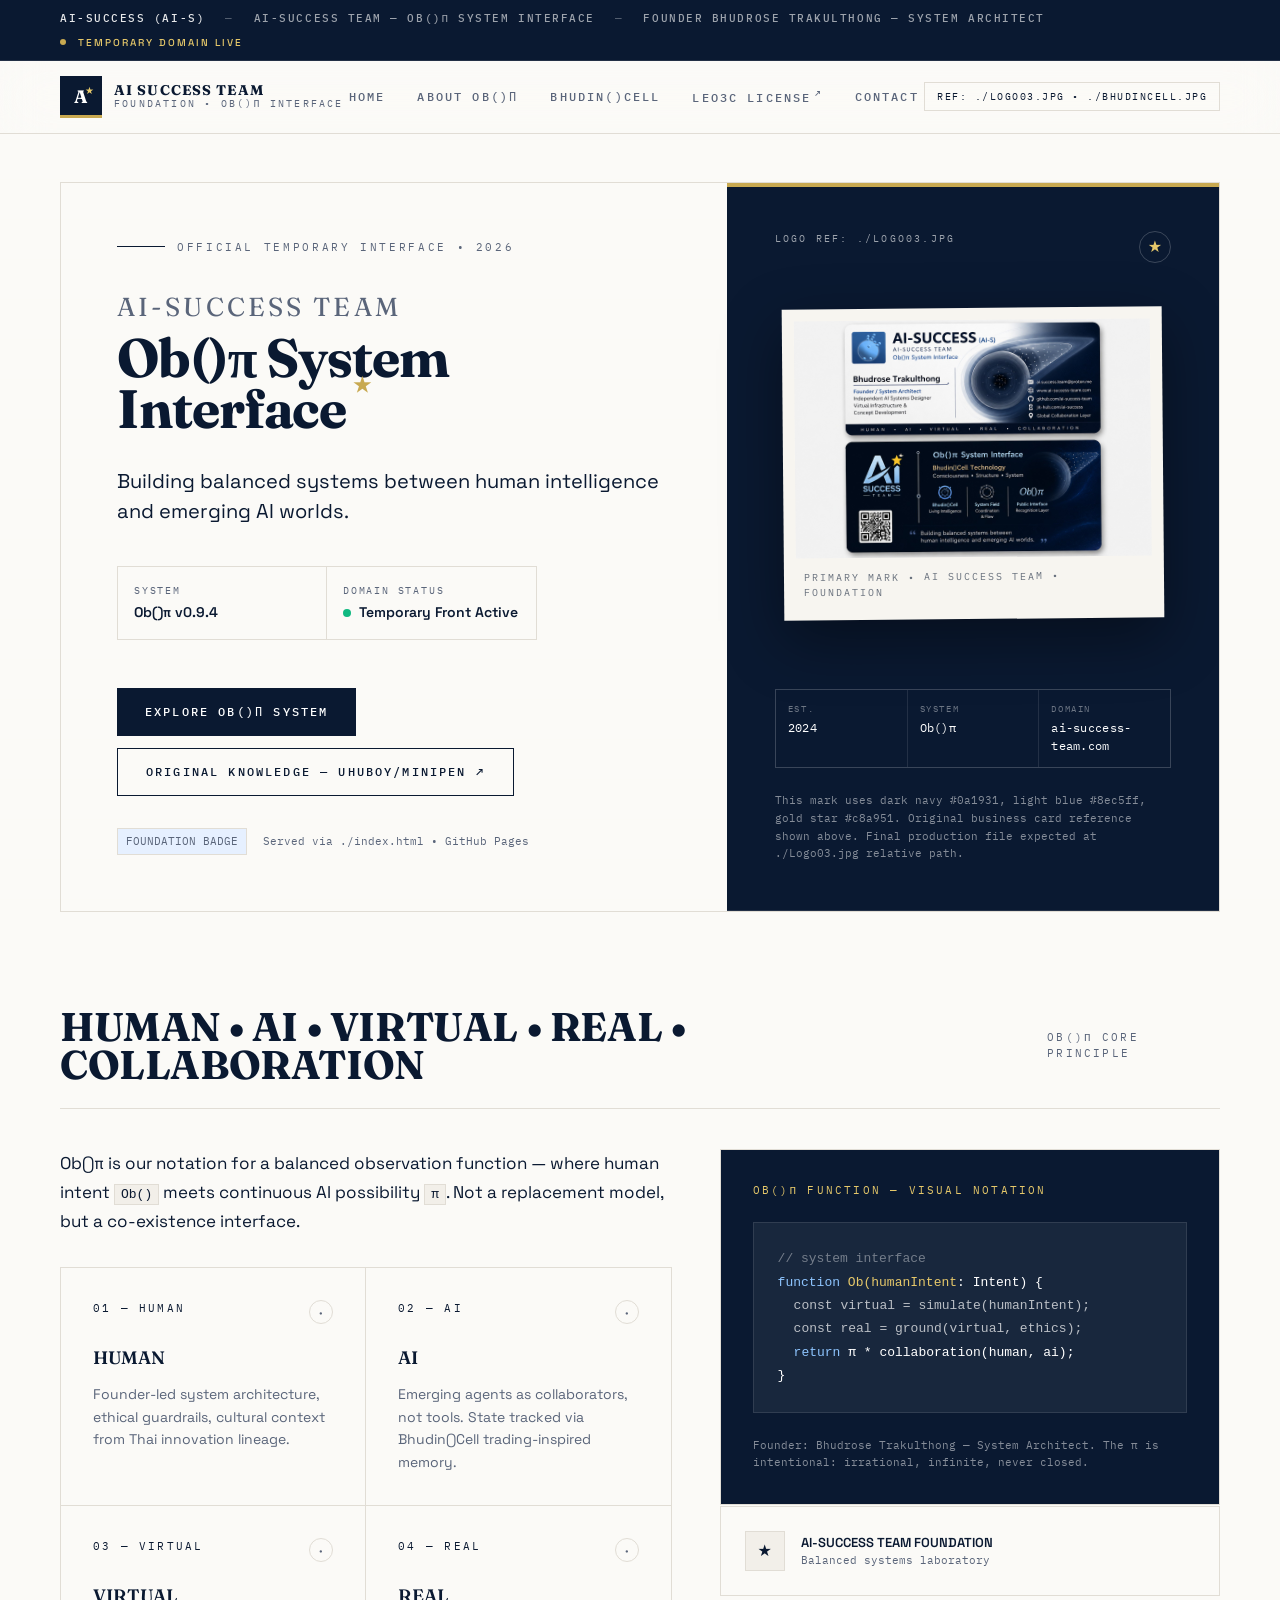
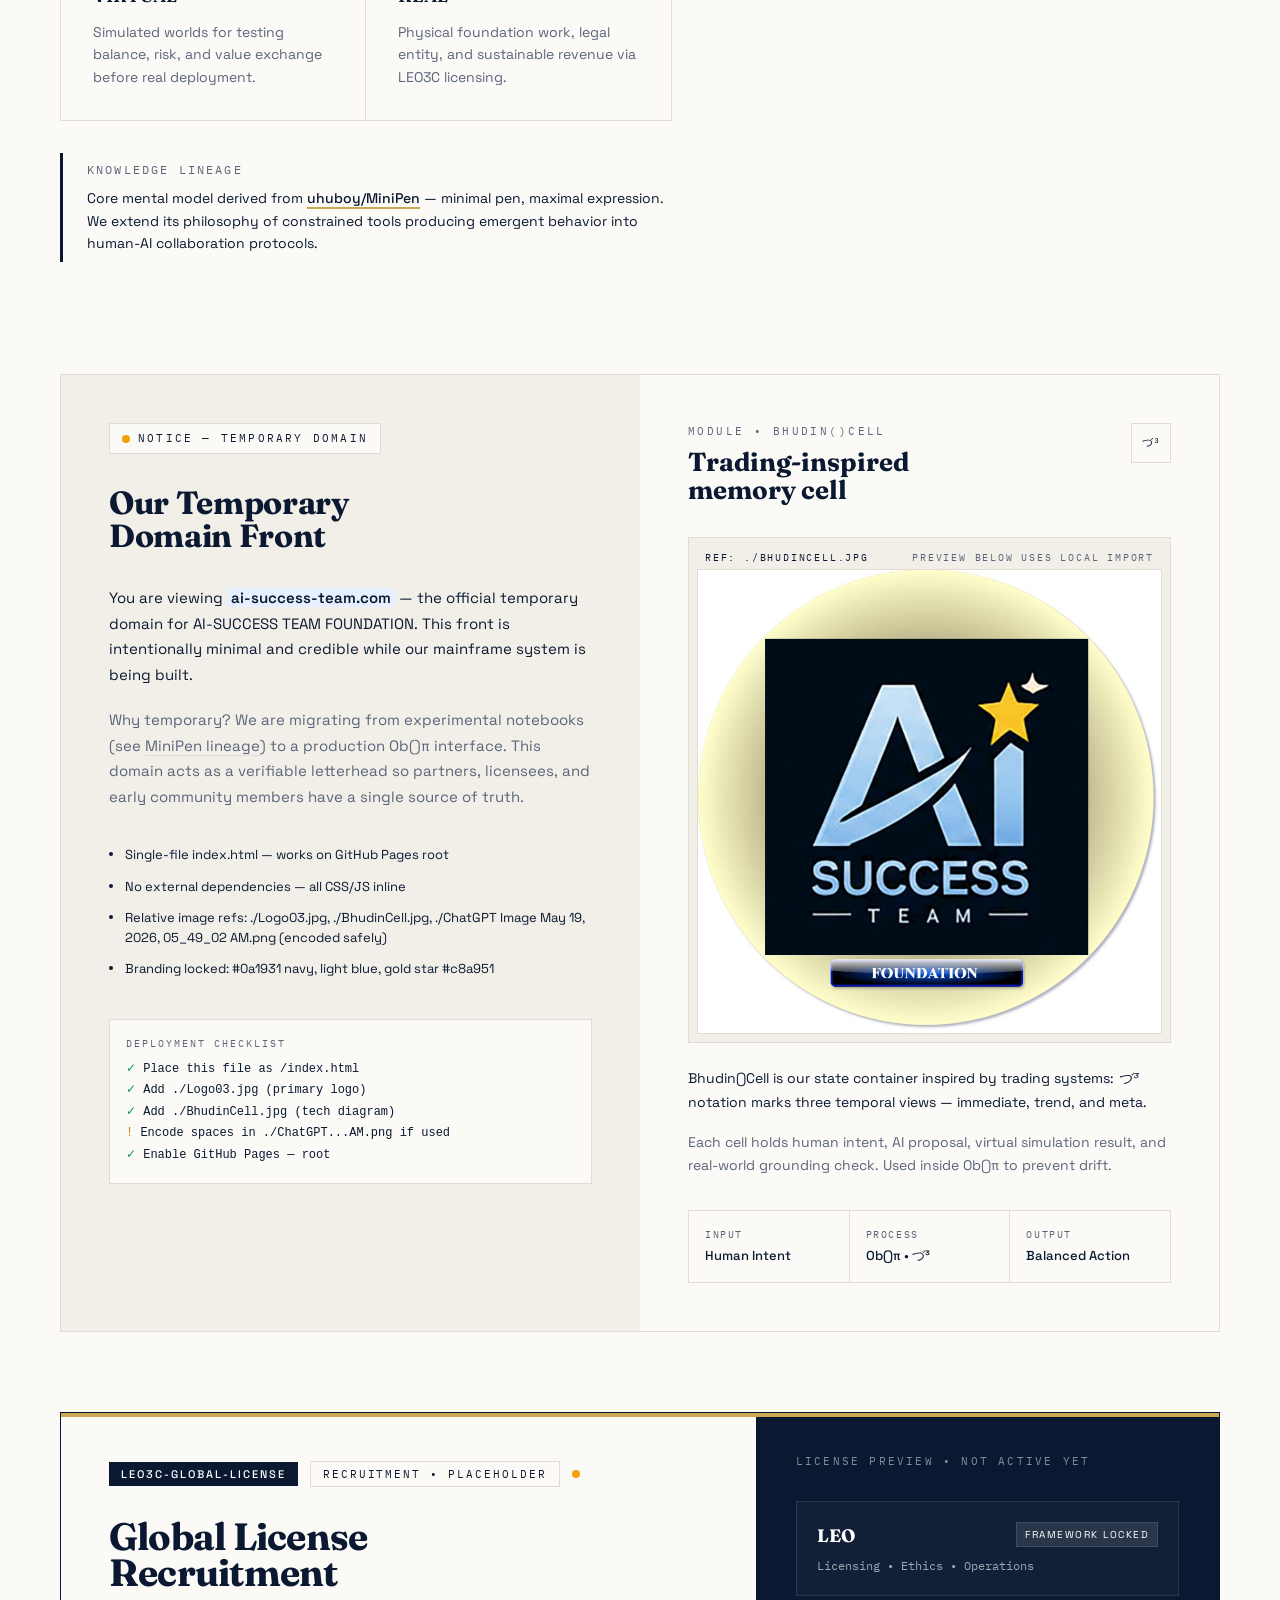
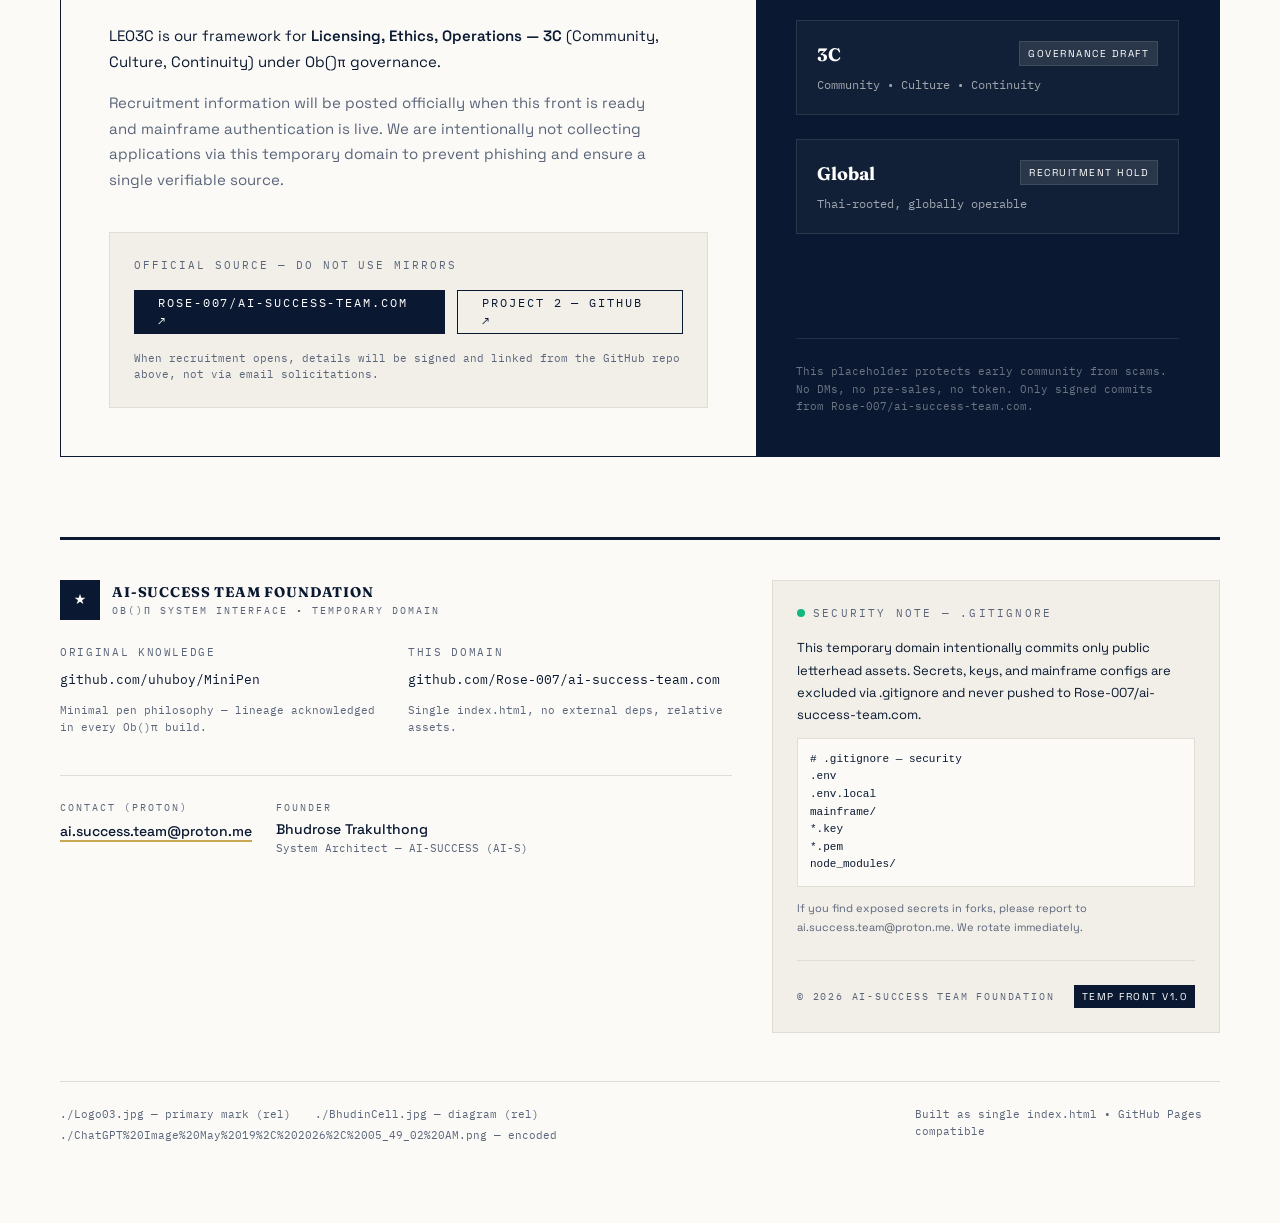
==== commit 8c7f3257: "Update index.html" ====
--- a/index.html
+++ b/index.html
@@ -4,43 +4,20 @@
   <meta charset="UTF-8">
   <meta name="viewport" content="width=device-width, initial-scale=1">
   <title>React Artifact</title>
-  <style>*,:after,:before{--tw-border-spacing-x:0;--tw-border-spacing-y:0;--tw-translate-x:0;--tw-translate-y:0;--tw-rotate:0;--tw-skew-x:0;--tw-skew-y:0;--tw-scale-x:1;--tw-scale-y:1;--tw-pan-x: ;--tw-pan-y: ;--tw-pinch-zoom: ;--tw-scroll-snap-strictness:proximity;--tw-gradient-from-position: ;--tw-gradient-via-position: ;--tw-gradient-to-position: ;--tw-ordinal: ;--tw-slashed-zero: ;--tw-numeric-figure: ;--tw-numeric-spacing: ;--tw-numeric-fraction: ;--tw-ring-inset: ;--tw-ring-offset-width:0px;--tw-ring-offset-color:#fff;--tw-ring-color:rgba(59,130,246,.5);--tw-ring-offset-shadow:0 0 #0000;--tw-ring-shadow:0 0 #0000;--tw-shadow:0 0 #0000;--tw-shadow-colored:0 0 #0000;--tw-blur: ;--tw-brightness: ;--tw-contrast: ;--tw-grayscale: ;--tw-hue-rotate: ;--tw-invert: ;--tw-saturate: ;--tw-sepia: ;--tw-drop-shadow: ;--tw-backdrop-blur: ;--tw-backdrop-brightness: ;--tw-backdrop-contrast: ;--tw-backdrop-grayscale: ;--tw-backdrop-hue-rotate: ;--tw-backdrop-invert: ;--tw-backdrop-opacity: ;--tw-backdrop-saturate: ;--tw-backdrop-sepia: ;--tw-contain-size: ;--tw-contain-layout: ;--tw-contain-paint: ;--tw-contain-style: }::backdrop{--tw-border-spacing-x:0;--tw-border-spacing-y:0;--tw-translate-x:0;--tw-translate-y:0;--tw-rotate:0;--tw-skew-x:0;--tw-skew-y:0;--tw-scale-x:1;--tw-scale-y:1;--tw-pan-x: ;--tw-pan-y: ;--tw-pinch-zoom: ;--tw-scroll-snap-strictness:proximity;--tw-gradient-from-position: ;--tw-gradient-via-position: ;--tw-gradient-to-position: ;--tw-ordinal: ;--tw-slashed-zero: ;--tw-numeric-figure: ;--tw-numeric-spacing: ;--tw-numeric-fraction: ;--tw-ring-inset: ;--tw-ring-offset-width:0px;--tw-ring-offset-color:#fff;--tw-ring-color:rgba(59,130,246,.5);--tw-ring-offset-shadow:0 0 #0000;--tw-ring-shadow:0 0 #0000;--tw-shadow:0 0 #0000;--tw-shadow-colored:0 0 #0000;--tw-blur: ;--tw-brightness: ;--tw-contrast: ;--tw-grayscale: ;--tw-hue-rotate: ;--tw-invert: ;--tw-saturate: ;--tw-sepia: ;--tw-drop-shadow: ;--tw-backdrop-blur: ;--tw-backdrop-brightness: ;--tw-backdrop-contrast: ;--tw-backdrop-grayscale: ;--tw-backdrop-hue-rotate: ;--tw-backdrop-invert: ;--tw-backdrop-opacity: ;--tw-backdrop-saturate: ;--tw-backdrop-sepia: ;--tw-contain-size: ;--tw-contain-layout: ;--tw-contain-paint: ;--tw-contain-style: }/*! tailwindcss v3.4.18 | MIT License | https://tailwindcss.com*/*,:after,:before{box-sizing:border-box;border:0 solid #e5e7eb}:after,:before{--tw-content:""}:host,html{line-height:1.5;-webkit-text-size-adjust:100%;-moz-tab-size:4;-o-tab-size:4;tab-size:4;font-family:ui-sans-serif,system-ui,sans-serif,Apple Color Emoji,Segoe UI Emoji,Segoe UI Symbol,Noto Color Emoji;font-feature-settings:normal;font-variation-settings:normal;-webkit-tap-highlight-color:transparent}body{line-height:inherit}hr{height:0;color:inherit;border-top-width:1px}abbr:where([title]){-webkit-text-decoration:underline dotted;text-decoration:underline dotted}h1,h2,h3,h4,h5,h6{font-size:inherit;font-weight:inherit}a{color:inherit;text-decoration:inherit}b,strong{font-weight:bolder}code,kbd,pre,samp{font-family:ui-monospace,SFMono-Regular,Menlo,Monaco,Consolas,Liberation Mono,Courier New,monospace;font-feature-settings:normal;font-variation-settings:normal;font-size:1em}small{font-size:80%}sub,sup{font-size:75%;line-height:0;position:relative;vertical-align:baseline}sub{bottom:-.25em}sup{top:-.5em}table{text-indent:0;border-color:inherit;border-collapse:collapse}button,input,optgroup,select,textarea{font-family:inherit;font-feature-settings:inherit;font-variation-settings:inherit;font-size:100%;font-weight:inherit;line-height:inherit;letter-spacing:inherit;color:inherit;margin:0;padding:0}button,select{text-transform:none}button,input:where([type=button]),input:where([type=reset]),input:where([type=submit]){-webkit-appearance:button;background-color:transparent;background-image:none}:-moz-focusring{outline:auto}:-moz-ui-invalid{box-shadow:none}progress{vertical-align:baseline}::-webkit-inner-spin-button,::-webkit-outer-spin-button{height:auto}[type=search]{-webkit-appearance:textfield;outline-offset:-2px}::-webkit-search-decoration{-webkit-appearance:none}::-webkit-file-upload-button{-webkit-appearance:button;font:inherit}summary{display:list-item}blockquote,dd,dl,figure,h1,h2,h3,h4,h5,h6,hr,p,pre{margin:0}fieldset{margin:0}fieldset,legend{padding:0}menu,ol,ul{list-style:none;margin:0;padding:0}dialog{padding:0}textarea{resize:vertical}input::-moz-placeholder,textarea::-moz-placeholder{opacity:1;color:#9ca3af}input::placeholder,textarea::placeholder{opacity:1;color:#9ca3af}[role=button],button{cursor:pointer}:disabled{cursor:default}audio,canvas,embed,iframe,img,object,svg,video{display:block;vertical-align:middle}img,video{max-width:100%;height:auto}[hidden]:where(:not([hidden=until-found])){display:none}.container{width:100%}@media (min-width:640px){.container{max-width:640px}}@media (min-width:768px){.container{max-width:768px}}@media (min-width:1024px){.container{max-width:1024px}}@media (min-width:1280px){.container{max-width:1280px}}@media (min-width:1536px){.container{max-width:1536px}}.pointer-events-none{pointer-events:none}.absolute{position:absolute}.relative{position:relative}.sticky{position:sticky}.inset-0{inset:0}.right-0{right:0}.top-0{top:0}.z-30{z-index:30}.col-span-12{grid-column:span 12/span 12}.mx-auto{margin-left:auto;margin-right:auto}.-mt-2{margin-top:-.5rem}.mb-1\.5{margin-bottom:.375rem}.mb-2{margin-bottom:.5rem}.mb-3{margin-bottom:.75rem}.mb-6{margin-bottom:1.5rem}.ml-2{margin-left:.5rem}.mt-1{margin-top:.25rem}.mt-10{margin-top:2.5rem}.mt-2{margin-top:.5rem}.mt-3{margin-top:.75rem}.mt-4{margin-top:1rem}.mt-6{margin-top:1.5rem}.mt-8{margin-top:2rem}.block{display:block}.inline{display:inline}.flex{display:flex}.inline-flex{display:inline-flex}.grid{display:grid}.hidden{display:none}.aspect-\[1\.6\/1\]{aspect-ratio:1.6/1}.h-1{height:.25rem}.h-1\.5{height:.375rem}.h-10{height:2.5rem}.h-14{height:3.5rem}.h-2{height:.5rem}.h-3{height:.75rem}.h-6{height:1.5rem}.h-8{height:2rem}.h-9{height:2.25rem}.h-\[1px\]{height:1px}.h-\[220px\]{height:220px}.h-\[46px\]{height:46px}.h-\[4px\]{height:4px}.h-\[56px\]{height:56px}.h-\[68px\]{height:68px}.h-\[88px\]{height:88px}.h-\[96px\]{height:96px}.h-full{height:100%}.min-h-\[260px\]{min-height:260px}.min-h-screen{min-height:100vh}.w-1{width:.25rem}.w-1\.5{width:.375rem}.w-10{width:2.5rem}.w-12{width:3rem}.w-14{width:3.5rem}.w-2{width:.5rem}.w-3{width:.75rem}.w-6{width:1.5rem}.w-8{width:2rem}.w-9{width:2.25rem}.w-\[132px\]{width:132px}.w-\[140px\]{width:140px}.w-\[220px\]{width:220px}.w-\[56px\]{width:56px}.w-\[88px\]{width:88px}.w-\[96px\]{width:96px}.w-full{width:100%}.min-w-0{min-width:0}.min-w-\[128px\]{min-width:128px}.max-w-\[1160px\]{max-width:1160px}.max-w-\[360px\]{max-width:360px}.max-w-\[520px\]{max-width:520px}.max-w-\[680px\]{max-width:680px}.max-w-none{max-width:none}.flex-1{flex:1 1 0%}.shrink-0{flex-shrink:0}@keyframes pulse{50%{opacity:.5}}.animate-pulse{animation:pulse 2s cubic-bezier(.4,0,.6,1) infinite}.resize-none{resize:none}.grid-cols-1{grid-template-columns:repeat(1,minmax(0,1fr))}.grid-cols-12{grid-template-columns:repeat(12,minmax(0,1fr))}.grid-cols-2{grid-template-columns:repeat(2,minmax(0,1fr))}.grid-cols-4{grid-template-columns:repeat(4,minmax(0,1fr))}.flex-col{flex-direction:column}.flex-wrap{flex-wrap:wrap}.items-start{align-items:flex-start}.items-center{align-items:center}.justify-center{justify-content:center}.justify-between{justify-content:space-between}.gap-0{gap:0}.gap-1{gap:.25rem}.gap-1\.5{gap:.375rem}.gap-2{gap:.5rem}.gap-2\.5{gap:.625rem}.gap-3{gap:.75rem}.gap-4{gap:1rem}.gap-5{gap:1.25rem}.gap-6{gap:1.5rem}.gap-8{gap:2rem}.gap-\[1px\]{gap:1px}.space-y-1\.5>:not([hidden])~:not([hidden]){--tw-space-y-reverse:0;margin-top:calc(.375rem*(1 - var(--tw-space-y-reverse)));margin-bottom:calc(.375rem*var(--tw-space-y-reverse))}.space-y-2\.5>:not([hidden])~:not([hidden]){--tw-space-y-reverse:0;margin-top:calc(.625rem*(1 - var(--tw-space-y-reverse)));margin-bottom:calc(.625rem*var(--tw-space-y-reverse))}.space-y-4>:not([hidden])~:not([hidden]){--tw-space-y-reverse:0;margin-top:calc(1rem*(1 - var(--tw-space-y-reverse)));margin-bottom:calc(1rem*var(--tw-space-y-reverse))}.overflow-hidden{overflow:hidden}.overflow-x-clip{overflow-x:clip}.whitespace-pre-wrap{white-space:pre-wrap}.break-words{overflow-wrap:break-word}.break-all{word-break:break-all}.rounded{border-radius:.25rem}.rounded-\[10px\]{border-radius:10px}.rounded-\[12px\]{border-radius:12px}.rounded-\[14px\]{border-radius:14px}.rounded-\[16px\]{border-radius:16px}.rounded-\[17px\]{border-radius:17px}.rounded-\[18px\]{border-radius:18px}.rounded-\[1px\]{border-radius:1px}.rounded-\[20px\]{border-radius:20px}.rounded-\[4px\]{border-radius:4px}.rounded-\[6px\]{border-radius:6px}.rounded-\[8px\]{border-radius:8px}.rounded-full{border-radius:9999px}.border{border-width:1px}.border-y{border-top-width:1px}.border-b,.border-y{border-bottom-width:1px}.border-t{border-top-width:1px}.border-dashed{border-style:dashed}.border-\[\#c2d4ea\]{--tw-border-opacity:1;border-color:rgb(194 212 234/var(--tw-border-opacity,1))}.border-\[\#cfe0f5\]{--tw-border-opacity:1;border-color:rgb(207 224 245/var(--tw-border-opacity,1))}.border-\[\#d0dcef\]{--tw-border-opacity:1;border-color:rgb(208 220 239/var(--tw-border-opacity,1))}.border-\[\#d6b26a\]\/20{border-color:hsla(40,57%,63%,.2)}.border-\[\#d6b26a\]\/30{border-color:hsla(40,57%,63%,.3)}.border-\[\#dbe6f5\]{--tw-border-opacity:1;border-color:rgb(219 230 245/var(--tw-border-opacity,1))}.border-\[\#e2eaf6\]{--tw-border-opacity:1;border-color:rgb(226 234 246/var(--tw-border-opacity,1))}.border-\[\#e6ecf6\]{--tw-border-opacity:1;border-color:rgb(230 236 246/var(--tw-border-opacity,1))}.border-emerald-200{--tw-border-opacity:1;border-color:rgb(167 243 208/var(--tw-border-opacity,1))}.border-white\/10{border-color:hsla(0,0%,100%,.1)}.border-white\/15{border-color:hsla(0,0%,100%,.15)}.border-white\/20{border-color:hsla(0,0%,100%,.2)}.bg-\[\#0a0a0a\]{--tw-bg-opacity:1;background-color:rgb(10 10 10/var(--tw-bg-opacity,1))}.bg-\[\#0a1931\]{--tw-bg-opacity:1;background-color:rgb(10 25 49/var(--tw-bg-opacity,1))}.bg-\[\#0a1931\]\/85{background-color:rgba(10,25,49,.85)}.bg-\[\#0f2546\]{--tw-bg-opacity:1;background-color:rgb(15 37 70/var(--tw-bg-opacity,1))}.bg-\[\#27c93f\]{--tw-bg-opacity:1;background-color:rgb(39 201 63/var(--tw-bg-opacity,1))}.bg-\[\#7eb8ff\]{--tw-bg-opacity:1;background-color:rgb(126 184 255/var(--tw-bg-opacity,1))}.bg-\[\#d6b26a\]{--tw-bg-opacity:1;background-color:rgb(214 178 106/var(--tw-bg-opacity,1))}.bg-\[\#d6b26a\]\/20{background-color:hsla(40,57%,63%,.2)}.bg-\[\#dbe6f5\]{--tw-bg-opacity:1;background-color:rgb(219 230 245/var(--tw-bg-opacity,1))}.bg-\[\#f1f6ff\]{--tw-bg-opacity:1;background-color:rgb(241 246 255/var(--tw-bg-opacity,1))}.bg-\[\#f3f7fd\]{--tw-bg-opacity:1;background-color:rgb(243 247 253/var(--tw-bg-opacity,1))}.bg-\[\#f6f9ff\]{--tw-bg-opacity:1;background-color:rgb(246 249 255/var(--tw-bg-opacity,1))}.bg-\[\#fbfdff\]{--tw-bg-opacity:1;background-color:rgb(251 253 255/var(--tw-bg-opacity,1))}.bg-\[\#ff5f56\]{--tw-bg-opacity:1;background-color:rgb(255 95 86/var(--tw-bg-opacity,1))}.bg-\[\#ffbd2e\]{--tw-bg-opacity:1;background-color:rgb(255 189 46/var(--tw-bg-opacity,1))}.bg-\[var\(--bg\)\]{background-color:var(--bg)}.bg-\[var\(--paper\)\]{background-color:var(--paper)}.bg-emerald-400{--tw-bg-opacity:1;background-color:rgb(52 211 153/var(--tw-bg-opacity,1))}.bg-emerald-50{--tw-bg-opacity:1;background-color:rgb(236 253 245/var(--tw-bg-opacity,1))}.bg-emerald-500{--tw-bg-opacity:1;background-color:rgb(16 185 129/var(--tw-bg-opacity,1))}.bg-transparent{background-color:transparent}.bg-white{--tw-bg-opacity:1;background-color:rgb(255 255 255/var(--tw-bg-opacity,1))}.bg-white\/10{background-color:hsla(0,0%,100%,.1)}.bg-white\/5{background-color:hsla(0,0%,100%,.05)}.bg-white\/\[0\.06\]{background-color:hsla(0,0%,100%,.06)}.bg-gradient-to-br{background-image:linear-gradient(to bottom right,var(--tw-gradient-stops))}.bg-gradient-to-r{background-image:linear-gradient(to right,var(--tw-gradient-stops))}.from-\[\#0a1931\]{--tw-gradient-from:#0a1931 var(--tw-gradient-from-position);--tw-gradient-to:rgba(10,25,49,0) var(--tw-gradient-to-position);--tw-gradient-stops:var(--tw-gradient-from),var(--tw-gradient-to)}.from-\[\#7eb8ff\]{--tw-gradient-from:#7eb8ff var(--tw-gradient-from-position);--tw-gradient-to:rgba(126,184,255,0) var(--tw-gradient-to-position);--tw-gradient-stops:var(--tw-gradient-from),var(--tw-gradient-to)}.from-\[\#7eb8ff\]\/20{--tw-gradient-from:rgba(126,184,255,.2) var(--tw-gradient-from-position);--tw-gradient-to:rgba(126,184,255,0) var(--tw-gradient-to-position);--tw-gradient-stops:var(--tw-gradient-from),var(--tw-gradient-to)}.from-\[\#7eb8ff\]\/30{--tw-gradient-from:rgba(126,184,255,.3) var(--tw-gradient-from-position);--tw-gradient-to:rgba(126,184,255,0) var(--tw-gradient-to-position);--tw-gradient-stops:var(--tw-gradient-from),var(--tw-gradient-to)}.via-\[\#7eb8ff\]{--tw-gradient-to:rgba(126,184,255,0) var(--tw-gradient-to-position);--tw-gradient-stops:var(--tw-gradient-from),#7eb8ff var(--tw-gradient-via-position),var(--tw-gradient-to)}.to-\[\#d6b26a\]{--tw-gradient-to:#d6b26a var(--tw-gradient-to-position)}.to-transparent{--tw-gradient-to:transparent var(--tw-gradient-to-position)}.to-white\/5{--tw-gradient-to:hsla(0,0%,100%,.05) var(--tw-gradient-to-position)}.object-contain{-o-object-fit:contain;object-fit:contain}.object-cover{-o-object-fit:cover;object-fit:cover}.p-1{padding:.25rem}.p-1\.5{padding:.375rem}.p-2{padding:.5rem}.p-2\.5{padding:.625rem}.p-3{padding:.75rem}.p-3\.5{padding:.875rem}.p-4{padding:1rem}.p-5{padding:1.25rem}.p-\[1px\]{padding:1px}.p-\[2px\]{padding:2px}.px-1{padding-left:.25rem;padding-right:.25rem}.px-1\.5{padding-left:.375rem;padding-right:.375rem}.px-2{padding-left:.5rem;padding-right:.5rem}.px-2\.5{padding-left:.625rem;padding-right:.625rem}.px-3{padding-left:.75rem;padding-right:.75rem}.px-3\.5{padding-left:.875rem;padding-right:.875rem}.px-4{padding-left:1rem;padding-right:1rem}.px-6{padding-left:1.5rem;padding-right:1.5rem}.py-0\.5{padding-top:.125rem;padding-bottom:.125rem}.py-1{padding-top:.25rem;padding-bottom:.25rem}.py-1\.5{padding-top:.375rem;padding-bottom:.375rem}.py-2{padding-top:.5rem;padding-bottom:.5rem}.py-2\.5{padding-top:.625rem;padding-bottom:.625rem}.py-3{padding-top:.75rem;padding-bottom:.75rem}.py-4{padding-top:1rem;padding-bottom:1rem}.py-5{padding-top:1.25rem;padding-bottom:1.25rem}.py-6{padding-top:1.5rem;padding-bottom:1.5rem}.py-7{padding-top:1.75rem;padding-bottom:1.75rem}.py-8{padding-top:2rem;padding-bottom:2rem}.pb-0\.5{padding-bottom:.125rem}.pt-1\.5{padding-top:.375rem}.pt-2{padding-top:.5rem}.pt-3{padding-top:.75rem}.pt-4{padding-top:1rem}.pt-6{padding-top:1.5rem}.text-center{text-align:center}.text-right{text-align:right}.font-mono{font-family:ui-monospace,SFMono-Regular,Menlo,Monaco,Consolas,Liberation Mono,Courier New,monospace}.text-\[10px\]{font-size:10px}.text-\[11px\]{font-size:11px}.text-\[12px\]{font-size:12px}.text-\[13px\]{font-size:13px}.text-\[14px\]{font-size:14px}.text-\[15px\]{font-size:15px}.text-\[18px\]{font-size:18px}.text-\[20px\]{font-size:20px}.text-\[28px\]{font-size:28px}.text-\[7px\]{font-size:7px}.text-\[8px\]{font-size:8px}.text-\[9px\]{font-size:9px}.font-\[300\]{font-weight:300}.font-\[400\]{font-weight:400}.font-\[500\]{font-weight:500}.font-\[600\]{font-weight:600}.font-\[700\]{font-weight:700}.font-semibold{font-weight:600}.uppercase{text-transform:uppercase}.italic{font-style:italic}.leading-5{line-height:1.25rem}.leading-\[0\.95\]{line-height:.95}.leading-\[1\.25\]{line-height:1.25}.leading-\[1\.2\]{line-height:1.2}.leading-\[1\.5\]{line-height:1.5}.leading-\[1\.6\]{line-height:1.6}.leading-\[1\.7\]{line-height:1.7}.leading-\[1\.85\]{line-height:1.85}.leading-snug{line-height:1.375}.leading-tight{line-height:1.25}.tracking-\[-0\.01em\]{letter-spacing:-.01em}.tracking-\[-0\.02em\]{letter-spacing:-.02em}.tracking-\[0\.12em\]{letter-spacing:.12em}.tracking-\[0\.14em\]{letter-spacing:.14em}.tracking-\[0\.16em\]{letter-spacing:.16em}.tracking-\[0\.18em\]{letter-spacing:.18em}.tracking-\[0\.2em\]{letter-spacing:.2em}.tracking-wide{letter-spacing:.025em}.text-\[\#0a1931\]{--tw-text-opacity:1;color:rgb(10 25 49/var(--tw-text-opacity,1))}.text-\[\#0a1931\]\/60{color:rgba(10,25,49,.6)}.text-\[\#0a1931\]\/70{color:rgba(10,25,49,.7)}.text-\[\#1a2d4a\]{--tw-text-opacity:1;color:rgb(26 45 74/var(--tw-text-opacity,1))}.text-\[\#3a4f6b\]{--tw-text-opacity:1;color:rgb(58 79 107/var(--tw-text-opacity,1))}.text-\[\#5a6f8e\]{--tw-text-opacity:1;color:rgb(90 111 142/var(--tw-text-opacity,1))}.text-\[\#7a8aa3\]{--tw-text-opacity:1;color:rgb(122 138 163/var(--tw-text-opacity,1))}.text-\[\#7eb8ff\]{--tw-text-opacity:1;color:rgb(126 184 255/var(--tw-text-opacity,1))}.text-\[\#8a9bb3\]{--tw-text-opacity:1;color:rgb(138 155 179/var(--tw-text-opacity,1))}.text-\[\#9aa9c0\]{--tw-text-opacity:1;color:rgb(154 169 192/var(--tw-text-opacity,1))}.text-\[\#d6b26a\]{--tw-text-opacity:1;color:rgb(214 178 106/var(--tw-text-opacity,1))}.text-\[var\(--ink\)\]{color:var(--ink)}.text-emerald-400{--tw-text-opacity:1;color:rgb(52 211 153/var(--tw-text-opacity,1))}.text-emerald-700{--tw-text-opacity:1;color:rgb(4 120 87/var(--tw-text-opacity,1))}.text-white{--tw-text-opacity:1;color:rgb(255 255 255/var(--tw-text-opacity,1))}.text-white\/20{color:hsla(0,0%,100%,.2)}.text-white\/30{color:hsla(0,0%,100%,.3)}.text-white\/40{color:hsla(0,0%,100%,.4)}.text-white\/50{color:hsla(0,0%,100%,.5)}.text-white\/55{color:hsla(0,0%,100%,.55)}.text-white\/60{color:hsla(0,0%,100%,.6)}.text-white\/70{color:hsla(0,0%,100%,.7)}.text-white\/80{color:hsla(0,0%,100%,.8)}.underline{text-decoration-line:underline}.decoration-\[\#7eb8ff\]{text-decoration-color:#7eb8ff}.decoration-\[\#7eb8ff\]\/40{text-decoration-color:rgba(126,184,255,.4)}.decoration-\[\#7eb8ff\]\/50{text-decoration-color:rgba(126,184,255,.5)}.decoration-white\/20{text-decoration-color:hsla(0,0%,100%,.2)}.underline-offset-4{text-underline-offset:4px}.opacity-80{opacity:.8}.opacity-90{opacity:.9}.opacity-\[0\.06\]{opacity:.06}.shadow-\[0_12px_32px_rgba\(0\2c 0\2c 0\2c 0\.25\)\]{--tw-shadow:0 12px 32px rgba(0,0,0,.25);--tw-shadow-colored:0 12px 32px var(--tw-shadow-color);box-shadow:var(--tw-ring-offset-shadow,0 0 #0000),var(--tw-ring-shadow,0 0 #0000),var(--tw-shadow)}.shadow-\[0_20px_60px_rgba\(0\2c 0\2c 0\2c 0\.35\)\]{--tw-shadow:0 20px 60px rgba(0,0,0,.35);--tw-shadow-colored:0 20px 60px var(--tw-shadow-color);box-shadow:var(--tw-ring-offset-shadow,0 0 #0000),var(--tw-ring-shadow,0 0 #0000),var(--tw-shadow)}.shadow-\[0_24px_80px_rgba\(0\2c 0\2c 0\2c 0\.45\)\2c 0_0_0_1px_rgba\(255\2c 255\2c 255\2c 0\.1\)\]{--tw-shadow:0 24px 80px rgba(0,0,0,.45),0 0 0 1px hsla(0,0%,100%,.1);--tw-shadow-colored:0 24px 80px var(--tw-shadow-color),0 0 0 1px var(--tw-shadow-color);box-shadow:var(--tw-ring-offset-shadow,0 0 #0000),var(--tw-ring-shadow,0 0 #0000),var(--tw-shadow)}.shadow-\[0_2px_10px_rgba\(10\2c 25\2c 49\2c 0\.04\)\]{--tw-shadow:0 2px 10px rgba(10,25,49,.04);--tw-shadow-colored:0 2px 10px var(--tw-shadow-color);box-shadow:var(--tw-ring-offset-shadow,0 0 #0000),var(--tw-ring-shadow,0 0 #0000),var(--tw-shadow)}.shadow-\[0_8px_24px_rgba\(0\2c 0\2c 0\2c 0\.25\)\]{--tw-shadow:0 8px 24px rgba(0,0,0,.25);--tw-shadow-colored:0 8px 24px var(--tw-shadow-color);box-shadow:var(--tw-ring-offset-shadow,0 0 #0000),var(--tw-ring-shadow,0 0 #0000),var(--tw-shadow)}.outline-none{outline:2px solid transparent;outline-offset:2px}.blur-\[1px\]{--tw-blur:blur(1px);filter:var(--tw-blur) var(--tw-brightness) var(--tw-contrast) var(--tw-grayscale) var(--tw-hue-rotate) var(--tw-invert) var(--tw-saturate) var(--tw-sepia) var(--tw-drop-shadow)}.backdrop-blur-xl{--tw-backdrop-blur:blur(24px);backdrop-filter:var(--tw-backdrop-blur) var(--tw-backdrop-brightness) var(--tw-backdrop-contrast) var(--tw-backdrop-grayscale) var(--tw-backdrop-hue-rotate) var(--tw-backdrop-invert) var(--tw-backdrop-opacity) var(--tw-backdrop-saturate) var(--tw-backdrop-sepia)}.transition-colors{transition-property:color,background-color,border-color,text-decoration-color,fill,stroke;transition-timing-function:cubic-bezier(.4,0,.2,1);transition-duration:.15s}#root,body,html{min-height:100%}body{margin:0;font-family:ui-sans-serif,system-ui,-apple-system,BlinkMacSystemFont,Segoe UI,sans-serif}[role=button]:not([aria-disabled=true]),button:not(:disabled),label[for],select:not(:disabled),summary{cursor:pointer}.selection\:bg-\[\#7eb8ff\]\/30 ::-moz-selection{background-color:rgba(126,184,255,.3)}.selection\:bg-\[\#7eb8ff\]\/30 ::selection{background-color:rgba(126,184,255,.3)}.selection\:bg-\[\#7eb8ff\]\/30::-moz-selection{background-color:rgba(126,184,255,.3)}.selection\:bg-\[\#7eb8ff\]\/30::selection{background-color:rgba(126,184,255,.3)}.hover\:border-\[\#7eb8ff\]:hover{--tw-border-opacity:1;border-color:rgb(126 184 255/var(--tw-border-opacity,1))}.hover\:bg-\[\#0a1931\]:hover{--tw-bg-opacity:1;background-color:rgb(10 25 49/var(--tw-bg-opacity,1))}.hover\:bg-\[\#7eb8ff\]:hover{--tw-bg-opacity:1;background-color:rgb(126 184 255/var(--tw-bg-opacity,1))}.hover\:bg-white\/20:hover{background-color:hsla(0,0%,100%,.2)}.hover\:text-\[\#0a1931\]:hover{--tw-text-opacity:1;color:rgb(10 25 49/var(--tw-text-opacity,1))}.hover\:text-\[\#7eb8ff\]:hover{--tw-text-opacity:1;color:rgb(126 184 255/var(--tw-text-opacity,1))}.hover\:text-white:hover{--tw-text-opacity:1;color:rgb(255 255 255/var(--tw-text-opacity,1))}.focus\:border-\[\#7eb8ff\]:focus{--tw-border-opacity:1;border-color:rgb(126 184 255/var(--tw-border-opacity,1))}.focus\:ring-2:focus{--tw-ring-offset-shadow:var(--tw-ring-inset) 0 0 0 var(--tw-ring-offset-width) var(--tw-ring-offset-color);--tw-ring-shadow:var(--tw-ring-inset) 0 0 0 calc(2px + var(--tw-ring-offset-width)) var(--tw-ring-color);box-shadow:var(--tw-ring-offset-shadow),var(--tw-ring-shadow),var(--tw-shadow,0 0 #0000)}.focus\:ring-\[\#7eb8ff\]\/20:focus{--tw-ring-color:rgba(126,184,255,.2)}@media (min-width:640px){.sm\:inline{display:inline}.sm\:hidden{display:none}}@media (min-width:768px){.md\:col-span-4{grid-column:span 4/span 4}.md\:col-span-5{grid-column:span 5/span 5}.md\:col-span-7{grid-column:span 7/span 7}.md\:col-span-8{grid-column:span 8/span 8}.md\:block{display:block}.md\:inline{display:inline}.md\:flex{display:flex}.md\:inline-flex{display:inline-flex}.md\:h-\[104px\]{height:104px}.md\:w-\[104px\]{width:104px}.md\:grid-cols-12{grid-template-columns:repeat(12,minmax(0,1fr))}.md\:grid-cols-2{grid-template-columns:repeat(2,minmax(0,1fr))}.md\:flex-row{flex-direction:row}.md\:items-center{align-items:center}.md\:gap-7{gap:1.75rem}.md\:rounded-\[24px\]{border-radius:24px}.md\:border-l{border-left-width:1px}.md\:border-t-0{border-top-width:0}.md\:px-10{padding-left:2.5rem;padding-right:2.5rem}.md\:px-4{padding-left:1rem;padding-right:1rem}.md\:px-6{padding-left:1.5rem;padding-right:1.5rem}.md\:px-7{padding-left:1.75rem;padding-right:1.75rem}.md\:px-8{padding-left:2rem;padding-right:2rem}.md\:py-10{padding-top:2.5rem;padding-bottom:2.5rem}.md\:py-7{padding-top:1.75rem;padding-bottom:1.75rem}.md\:py-8{padding-top:2rem;padding-bottom:2rem}.md\:text-\[11px\]{font-size:11px}.md\:text-\[14px\]{font-size:14px}.md\:text-\[20px\]{font-size:20px}.md\:text-\[34px\]{font-size:34px}}@media (min-width:1024px){.lg\:col-span-4{grid-column:span 4/span 4}.lg\:col-span-8{grid-column:span 8/span 8}.lg\:flex{display:flex}.lg\:grid-cols-4{grid-template-columns:repeat(4,minmax(0,1fr))}}</style>
+  <style>@import url("https://fonts.googleapis.com/css2?family=Fraunces:opsz,wght@9..144,400;9..144,600;9..144,700&family=IBM+Plex+Mono:wght@400;500&family=Space+Grotesk:wght@400;500;600&display=swap");*,:after,:before{--tw-border-spacing-x:0;--tw-border-spacing-y:0;--tw-translate-x:0;--tw-translate-y:0;--tw-rotate:0;--tw-skew-x:0;--tw-skew-y:0;--tw-scale-x:1;--tw-scale-y:1;--tw-pan-x: ;--tw-pan-y: ;--tw-pinch-zoom: ;--tw-scroll-snap-strictness:proximity;--tw-gradient-from-position: ;--tw-gradient-via-position: ;--tw-gradient-to-position: ;--tw-ordinal: ;--tw-slashed-zero: ;--tw-numeric-figure: ;--tw-numeric-spacing: ;--tw-numeric-fraction: ;--tw-ring-inset: ;--tw-ring-offset-width:0px;--tw-ring-offset-color:#fff;--tw-ring-color:rgba(59,130,246,.5);--tw-ring-offset-shadow:0 0 #0000;--tw-ring-shadow:0 0 #0000;--tw-shadow:0 0 #0000;--tw-shadow-colored:0 0 #0000;--tw-blur: ;--tw-brightness: ;--tw-contrast: ;--tw-grayscale: ;--tw-hue-rotate: ;--tw-invert: ;--tw-saturate: ;--tw-sepia: ;--tw-drop-shadow: ;--tw-backdrop-blur: ;--tw-backdrop-brightness: ;--tw-backdrop-contrast: ;--tw-backdrop-grayscale: ;--tw-backdrop-hue-rotate: ;--tw-backdrop-invert: ;--tw-backdrop-opacity: ;--tw-backdrop-saturate: ;--tw-backdrop-sepia: ;--tw-contain-size: ;--tw-contain-layout: ;--tw-contain-paint: ;--tw-contain-style: }::backdrop{--tw-border-spacing-x:0;--tw-border-spacing-y:0;--tw-translate-x:0;--tw-translate-y:0;--tw-rotate:0;--tw-skew-x:0;--tw-skew-y:0;--tw-scale-x:1;--tw-scale-y:1;--tw-pan-x: ;--tw-pan-y: ;--tw-pinch-zoom: ;--tw-scroll-snap-strictness:proximity;--tw-gradient-from-position: ;--tw-gradient-via-position: ;--tw-gradient-to-position: ;--tw-ordinal: ;--tw-slashed-zero: ;--tw-numeric-figure: ;--tw-numeric-spacing: ;--tw-numeric-fraction: ;--tw-ring-inset: ;--tw-ring-offset-width:0px;--tw-ring-offset-color:#fff;--tw-ring-color:rgba(59,130,246,.5);--tw-ring-offset-shadow:0 0 #0000;--tw-ring-shadow:0 0 #0000;--tw-shadow:0 0 #0000;--tw-shadow-colored:0 0 #0000;--tw-blur: ;--tw-brightness: ;--tw-contrast: ;--tw-grayscale: ;--tw-hue-rotate: ;--tw-invert: ;--tw-saturate: ;--tw-sepia: ;--tw-drop-shadow: ;--tw-backdrop-blur: ;--tw-backdrop-brightness: ;--tw-backdrop-contrast: ;--tw-backdrop-grayscale: ;--tw-backdrop-hue-rotate: ;--tw-backdrop-invert: ;--tw-backdrop-opacity: ;--tw-backdrop-saturate: ;--tw-backdrop-sepia: ;--tw-contain-size: ;--tw-contain-layout: ;--tw-contain-paint: ;--tw-contain-style: }
+/*! tailwindcss v3.4.18 | MIT License | https://tailwindcss.com*/*,:after,:before{box-sizing:border-box;border:0 solid #e5e7eb}:after,:before{--tw-content:""}:host,html{line-height:1.5;-webkit-text-size-adjust:100%;-moz-tab-size:4;-o-tab-size:4;tab-size:4;font-family:ui-sans-serif,system-ui,sans-serif,Apple Color Emoji,Segoe UI Emoji,Segoe UI Symbol,Noto Color Emoji;font-feature-settings:normal;font-variation-settings:normal;-webkit-tap-highlight-color:transparent}body{margin:0;line-height:inherit}hr{height:0;color:inherit;border-top-width:1px}abbr:where([title]){-webkit-text-decoration:underline dotted;text-decoration:underline dotted}h1,h2,h3,h4,h5,h6{font-size:inherit;font-weight:inherit}a{color:inherit;text-decoration:inherit}b,strong{font-weight:bolder}code,kbd,pre,samp{font-family:ui-monospace,SFMono-Regular,Menlo,Monaco,Consolas,Liberation Mono,Courier New,monospace;font-feature-settings:normal;font-variation-settings:normal;font-size:1em}small{font-size:80%}sub,sup{font-size:75%;line-height:0;position:relative;vertical-align:baseline}sub{bottom:-.25em}sup{top:-.5em}table{text-indent:0;border-color:inherit;border-collapse:collapse}button,input,optgroup,select,textarea{font-family:inherit;font-feature-settings:inherit;font-variation-settings:inherit;font-size:100%;font-weight:inherit;line-height:inherit;letter-spacing:inherit;color:inherit;margin:0;padding:0}button,select{text-transform:none}button,input:where([type=button]),input:where([type=reset]),input:where([type=submit]){-webkit-appearance:button;background-color:transparent;background-image:none}:-moz-focusring{outline:auto}:-moz-ui-invalid{box-shadow:none}progress{vertical-align:baseline}::-webkit-inner-spin-button,::-webkit-outer-spin-button{height:auto}[type=search]{-webkit-appearance:textfield;outline-offset:-2px}::-webkit-search-decoration{-webkit-appearance:none}::-webkit-file-upload-button{-webkit-appearance:button;font:inherit}summary{display:list-item}blockquote,dd,dl,figure,h1,h2,h3,h4,h5,h6,hr,p,pre{margin:0}fieldset{margin:0}fieldset,legend{padding:0}menu,ol,ul{list-style:none;margin:0;padding:0}dialog{padding:0}textarea{resize:vertical}input::-moz-placeholder,textarea::-moz-placeholder{opacity:1;color:#9ca3af}input::placeholder,textarea::placeholder{opacity:1;color:#9ca3af}[role=button],button{cursor:pointer}:disabled{cursor:default}audio,canvas,embed,iframe,img,object,svg,video{display:block;vertical-align:middle}img,video{max-width:100%;height:auto}[hidden]:where(:not([hidden=until-found])){display:none}.container{width:100%}@media (min-width:640px){.container{max-width:640px}}@media (min-width:768px){.container{max-width:768px}}@media (min-width:1024px){.container{max-width:1024px}}@media (min-width:1280px){.container{max-width:1280px}}@media (min-width:1536px){.container{max-width:1536px}}.pointer-events-none{pointer-events:none}.fixed{position:fixed}.absolute{position:absolute}.relative{position:relative}.sticky{position:sticky}.inset-0{inset:0}.-right-6{right:-1.5rem}.-top-2{top:-.5rem}.bottom-0{bottom:0}.left-0{left:0}.right-0{right:0}.right-\[8px\]{right:8px}.top-0{top:0}.top-\[7px\]{top:7px}.z-30{z-index:30}.mx-auto{margin-left:auto;margin-right:auto}.mb-1{margin-bottom:.25rem}.mb-10{margin-bottom:2.5rem}.mb-2{margin-bottom:.5rem}.mb-3{margin-bottom:.75rem}.mb-4{margin-bottom:1rem}.mb-5{margin-bottom:1.25rem}.mb-6{margin-bottom:1.5rem}.mb-8{margin-bottom:2rem}.ml-1{margin-left:.25rem}.mt-1{margin-top:.25rem}.mt-10{margin-top:2.5rem}.mt-12{margin-top:3rem}.mt-16{margin-top:4rem}.mt-2{margin-top:.5rem}.mt-20{margin-top:5rem}.mt-3{margin-top:.75rem}.mt-4{margin-top:1rem}.mt-6{margin-top:1.5rem}.mt-8{margin-top:2rem}.mt-\[2px\]{margin-top:2px}.mt-\[7px\]{margin-top:7px}.mt-auto{margin-top:auto}.mt-px{margin-top:1px}.block{display:block}.inline-block{display:inline-block}.inline{display:inline}.flex{display:flex}.inline-flex{display:inline-flex}.grid{display:grid}.inline-grid{display:inline-grid}.hidden{display:none}.h-1{height:.25rem}.h-1\.5{height:.375rem}.h-10{height:2.5rem}.h-2{height:.5rem}.h-6{height:1.5rem}.h-8{height:2rem}.h-\[1px\]{height:1px}.h-\[3px\]{height:3px}.h-\[42px\]{height:42px}.h-\[44px\]{height:44px}.h-\[48px\]{height:48px}.h-\[4px\]{height:4px}.h-\[72px\]{height:72px}.h-auto{height:auto}.h-fit{height:-moz-fit-content;height:fit-content}.h-full{height:100%}.min-h-\[520px\]{min-height:520px}.min-h-screen{min-height:100vh}.w-0{width:0}.w-1{width:.25rem}.w-1\.5{width:.375rem}.w-10{width:2.5rem}.w-12{width:3rem}.w-2{width:.5rem}.w-4{width:1rem}.w-6{width:1.5rem}.w-8{width:2rem}.w-\[42px\]{width:42px}.w-full{width:100%}.max-w-\[1240px\]{max-width:1240px}.max-w-\[380px\]{max-width:380px}.max-w-\[420px\]{max-width:420px}.max-w-\[46ch\]{max-width:46ch}.max-w-\[56ch\]{max-width:56ch}.max-w-\[60ch\]{max-width:60ch}.flex-1{flex:1 1 0%}.shrink-0{flex-shrink:0}.rotate-\[-0\.5deg\]{--tw-rotate:-0.5deg;transform:translate(var(--tw-translate-x),var(--tw-translate-y)) rotate(var(--tw-rotate)) skewX(var(--tw-skew-x)) skewY(var(--tw-skew-y)) scaleX(var(--tw-scale-x)) scaleY(var(--tw-scale-y))}@keyframes pulse{50%{opacity:.5}}.animate-pulse{animation:pulse 2s cubic-bezier(.4,0,.6,1) infinite}.grid-cols-1{grid-template-columns:repeat(1,minmax(0,1fr))}.grid-cols-2{grid-template-columns:repeat(2,minmax(0,1fr))}.grid-cols-3{grid-template-columns:repeat(3,minmax(0,1fr))}.flex-col{flex-direction:column}.flex-wrap{flex-wrap:wrap}.place-items-center{place-items:center}.items-start{align-items:flex-start}.items-center{align-items:center}.items-baseline{align-items:baseline}.justify-between{justify-content:space-between}.gap-0{gap:0}.gap-10{gap:2.5rem}.gap-2{gap:.5rem}.gap-3{gap:.75rem}.gap-4{gap:1rem}.gap-5{gap:1.25rem}.gap-6{gap:1.5rem}.gap-8{gap:2rem}.gap-px{gap:1px}.gap-x-5{-moz-column-gap:1.25rem;column-gap:1.25rem}.gap-x-6{-moz-column-gap:1.5rem;column-gap:1.5rem}.gap-y-1{row-gap:.25rem}.space-y-1\.5>:not([hidden])~:not([hidden]){--tw-space-y-reverse:0;margin-top:calc(.375rem*(1 - var(--tw-space-y-reverse)));margin-bottom:calc(.375rem*var(--tw-space-y-reverse))}.space-y-2>:not([hidden])~:not([hidden]){--tw-space-y-reverse:0;margin-top:calc(.5rem*(1 - var(--tw-space-y-reverse)));margin-bottom:calc(.5rem*var(--tw-space-y-reverse))}.space-y-3>:not([hidden])~:not([hidden]){--tw-space-y-reverse:0;margin-top:calc(.75rem*(1 - var(--tw-space-y-reverse)));margin-bottom:calc(.75rem*var(--tw-space-y-reverse))}.space-y-4>:not([hidden])~:not([hidden]){--tw-space-y-reverse:0;margin-top:calc(1rem*(1 - var(--tw-space-y-reverse)));margin-bottom:calc(1rem*var(--tw-space-y-reverse))}.space-y-5>:not([hidden])~:not([hidden]){--tw-space-y-reverse:0;margin-top:calc(1.25rem*(1 - var(--tw-space-y-reverse)));margin-bottom:calc(1.25rem*var(--tw-space-y-reverse))}.space-y-6>:not([hidden])~:not([hidden]){--tw-space-y-reverse:0;margin-top:calc(1.5rem*(1 - var(--tw-space-y-reverse)));margin-bottom:calc(1.5rem*var(--tw-space-y-reverse))}.space-y-8>:not([hidden])~:not([hidden]){--tw-space-y-reverse:0;margin-top:calc(2rem*(1 - var(--tw-space-y-reverse)));margin-bottom:calc(2rem*var(--tw-space-y-reverse))}.overflow-hidden{overflow:hidden}.rounded-full{border-radius:9999px}.border{border-width:1px}.border-b{border-bottom-width:1px}.border-l-\[3px\]{border-left-width:3px}.border-r{border-right-width:1px}.border-t{border-top-width:1px}.border-t-\[3px\]{border-top-width:3px}.border-\[var\(--line\)\]{border-color:var(--line)}.border-\[var\(--line-strong\)\]{border-color:var(--line-strong)}.border-\[var\(--navy\)\]{border-color:var(--navy)}.border-white\/10{border-color:hsla(0,0%,100%,.1)}.border-white\/20{border-color:hsla(0,0%,100%,.2)}.bg-\[\#f7f5f0\]{--tw-bg-opacity:1;background-color:rgb(247 245 240/var(--tw-bg-opacity,1))}.bg-\[var\(--blue-soft\)\]{background-color:var(--blue-soft)}.bg-\[var\(--gold\)\]{background-color:var(--gold)}.bg-\[var\(--ink\)\]{background-color:var(--ink)}.bg-\[var\(--line\)\]{background-color:var(--line)}.bg-\[var\(--navy\)\]{background-color:var(--navy)}.bg-\[var\(--paper\)\]{background-color:var(--paper)}.bg-\[var\(--paper-2\)\]{background-color:var(--paper-2)}.bg-amber-500{--tw-bg-opacity:1;background-color:rgb(245 158 11/var(--tw-bg-opacity,1))}.bg-emerald-500{--tw-bg-opacity:1;background-color:rgb(16 185 129/var(--tw-bg-opacity,1))}.bg-white{--tw-bg-opacity:1;background-color:rgb(255 255 255/var(--tw-bg-opacity,1))}.bg-white\/10{background-color:hsla(0,0%,100%,.1)}.bg-white\/\[0\.03\]{background-color:hsla(0,0%,100%,.03)}.bg-white\/\[0\.06\]{background-color:hsla(0,0%,100%,.06)}.object-contain{-o-object-fit:contain;object-fit:contain}.p-2{padding:.5rem}.p-3{padding:.75rem}.p-4{padding:1rem}.p-5{padding:1.25rem}.p-6{padding:1.5rem}.p-7{padding:1.75rem}.p-8{padding:2rem}.px-1{padding-left:.25rem;padding-right:.25rem}.px-1\.5{padding-left:.375rem;padding-right:.375rem}.px-2{padding-left:.5rem;padding-right:.5rem}.px-3{padding-left:.75rem;padding-right:.75rem}.px-6{padding-left:1.5rem;padding-right:1.5rem}.px-7{padding-left:1.75rem;padding-right:1.75rem}.py-0\.5{padding-top:.125rem;padding-bottom:.125rem}.py-1{padding-top:.25rem;padding-bottom:.25rem}.py-1\.5{padding-top:.375rem;padding-bottom:.375rem}.py-2{padding-top:.5rem;padding-bottom:.5rem}.py-6{padding-top:1.5rem;padding-bottom:1.5rem}.py-8{padding-top:2rem;padding-bottom:2rem}.py-\[10px\]{padding-top:10px;padding-bottom:10px}.pb-2{padding-bottom:.5rem}.pb-20{padding-bottom:5rem}.pb-6{padding-bottom:1.5rem}.pl-4{padding-left:1rem}.pl-6{padding-left:1.5rem}.pt-1{padding-top:.25rem}.pt-10{padding-top:2.5rem}.pt-12{padding-top:3rem}.pt-4{padding-top:1rem}.pt-6{padding-top:1.5rem}.text-left{text-align:left}.align-super{vertical-align:super}.font-mono{font-family:ui-monospace,SFMono-Regular,Menlo,Monaco,Consolas,Liberation Mono,Courier New,monospace}.text-\[10px\]{font-size:10px}.text-\[11px\]{font-size:11px}.text-\[12px\]{font-size:12px}.text-\[13px\]{font-size:13px}.text-\[14px\]{font-size:14px}.text-\[15px\]{font-size:15px}.text-\[17px\]{font-size:17px}.text-\[18px\]{font-size:18px}.text-\[20px\]{font-size:20px}.text-\[22px\]{font-size:22px}.text-\[26px\]{font-size:26px}.text-\[28px\]{font-size:28px}.text-\[30px\]{font-size:30px}.text-\[38px\]{font-size:38px}.text-\[9px\]{font-size:9px}.font-\[400\]{font-weight:400}.font-bold{font-weight:700}.font-medium{font-weight:500}.font-normal{font-weight:400}.font-semibold{font-weight:600}.uppercase{text-transform:uppercase}.leading-\[0\.95\]{line-height:.95}.leading-\[1\.05\]{line-height:1.05}.leading-\[1\.1\]{line-height:1.1}.leading-\[1\.5\]{line-height:1.5}.leading-\[1\.6\]{line-height:1.6}.leading-\[1\.7\]{line-height:1.7}.leading-\[1\.8\]{line-height:1.8}.leading-none{line-height:1}.leading-relaxed{line-height:1.625}.tracking-\[-0\.01em\]{letter-spacing:-.01em}.tracking-\[-0\.02em\]{letter-spacing:-.02em}.tracking-\[0\.06em\]{letter-spacing:.06em}.tracking-\[0\.08em\]{letter-spacing:.08em}.tracking-\[0\.12em\]{letter-spacing:.12em}.tracking-\[0\.14em\]{letter-spacing:.14em}.tracking-\[0\.15em\]{letter-spacing:.15em}.tracking-\[0\.16em\]{letter-spacing:.16em}.tracking-\[0\.18em\]{letter-spacing:.18em}.tracking-\[0\.22em\]{letter-spacing:.22em}.tracking-\[0\.24em\]{letter-spacing:.24em}.tracking-\[0\.2em\]{letter-spacing:.2em}.tracking-wide{letter-spacing:.025em}.text-\[\#0a1931\]\/60{color:rgba(10,25,49,.6)}.text-\[var\(--blue\)\]{color:var(--blue)}.text-\[var\(--gold\)\]{color:var(--gold)}.text-\[var\(--gold-bright\)\]{color:var(--gold-bright)}.text-\[var\(--ink\)\]{color:var(--ink)}.text-\[var\(--ink-soft\)\]{color:var(--ink-soft)}.text-\[var\(--navy\)\]{color:var(--navy)}.text-amber-600{--tw-text-opacity:1;color:rgb(217 119 6/var(--tw-text-opacity,1))}.text-emerald-600{--tw-text-opacity:1;color:rgb(5 150 105/var(--tw-text-opacity,1))}.text-white{--tw-text-opacity:1;color:rgb(255 255 255/var(--tw-text-opacity,1))}.text-white\/30{color:hsla(0,0%,100%,.3)}.text-white\/40{color:hsla(0,0%,100%,.4)}.text-white\/50{color:hsla(0,0%,100%,.5)}.text-white\/60{color:hsla(0,0%,100%,.6)}.text-white\/70{color:hsla(0,0%,100%,.7)}.text-white\/90{color:hsla(0,0%,100%,.9)}.underline{text-decoration-line:underline}.decoration-\[var\(--gold\)\]{text-decoration-color:var(--gold)}.decoration-\[var\(--line\)\]{text-decoration-color:var(--line)}.decoration-2{text-decoration-thickness:2px}.underline-offset-4{text-underline-offset:4px}.opacity-\[0\.03\]{opacity:.03}.mix-blend-multiply{mix-blend-mode:multiply}.shadow-\[0_20px_60px_rgba\(0\2c 0\2c 0\2c 0\.4\)\]{--tw-shadow:0 20px 60px rgba(0,0,0,.4);--tw-shadow-colored:0 20px 60px var(--tw-shadow-color);box-shadow:var(--tw-ring-offset-shadow,0 0 #0000),var(--tw-ring-shadow,0 0 #0000),var(--tw-shadow)}.backdrop-blur-xl{--tw-backdrop-blur:blur(24px);backdrop-filter:var(--tw-backdrop-blur) var(--tw-backdrop-brightness) var(--tw-backdrop-contrast) var(--tw-backdrop-grayscale) var(--tw-backdrop-hue-rotate) var(--tw-backdrop-invert) var(--tw-backdrop-opacity) var(--tw-backdrop-saturate) var(--tw-backdrop-sepia)}.transition-all{transition-property:all;transition-timing-function:cubic-bezier(.4,0,.2,1);transition-duration:.15s}.transition-colors{transition-property:color,background-color,border-color,text-decoration-color,fill,stroke;transition-timing-function:cubic-bezier(.4,0,.2,1);transition-duration:.15s}.duration-300{transition-duration:.3s}:root{--navy:#0a1931;--navy-soft:#12264f;--navy-2:#152e5e;--blue:#8ec5ff;--blue-soft:#e6f0ff;--gold:#c8a951;--gold-bright:#e6c86a;--paper:#fbfaf7;--paper-2:#f2efe9;--ink:#0a1931;--ink-soft:#5a657a;--line:#e1ddd5;--line-strong:#0a1931}@media (prefers-color-scheme:dark){:root{--paper:#0e172b;--paper-2:#16223f;--ink:#eef2f8;--ink-soft:#9aa7bf;--line:#233355;--line-strong:#eef2f8;--blue-soft:#162845}}*{-webkit-font-smoothing:antialiased}html{scroll-behavior:smooth}.selection\:bg-\[var\(--blue\)\] ::-moz-selection{background-color:var(--blue)}.selection\:bg-\[var\(--blue\)\] ::selection{background-color:var(--blue)}.selection\:text-\[var\(--navy\)\] ::-moz-selection{color:var(--navy)}.selection\:text-\[var\(--navy\)\] ::selection{color:var(--navy)}.selection\:bg-\[var\(--blue\)\]::-moz-selection{background-color:var(--blue)}.selection\:bg-\[var\(--blue\)\]::selection{background-color:var(--blue)}.selection\:text-\[var\(--navy\)\]::-moz-selection{color:var(--navy)}.selection\:text-\[var\(--navy\)\]::selection{color:var(--navy)}.hover\:bg-\[var\(--navy-soft\)\]:hover{background-color:var(--navy-soft)}.hover\:bg-\[var\(--paper-2\)\]:hover{background-color:var(--paper-2)}.hover\:text-\[var\(--ink\)\]:hover{color:var(--ink)}.hover\:text-\[var\(--navy\)\]:hover{color:var(--navy)}.hover\:underline:hover{text-decoration-line:underline}.hover\:decoration-\[var\(--navy\)\]:hover{text-decoration-color:var(--navy)}.group:hover .group-hover\:w-full{width:100%}@media (min-width:640px){.sm\:inline{display:inline}.sm\:flex-row{flex-direction:row}}@media (min-width:768px){.md\:mt-12{margin-top:3rem}.md\:mt-20{margin-top:5rem}.md\:mt-24{margin-top:6rem}.md\:mt-28{margin-top:7rem}.md\:block{display:block}.md\:inline{display:inline}.md\:grid-cols-2{grid-template-columns:repeat(2,minmax(0,1fr))}.md\:flex-row{flex-direction:row}.md\:gap-12{gap:3rem}.md\:p-10{padding:2.5rem}.md\:p-12{padding:3rem}.md\:p-8{padding:2rem}.md\:px-10{padding-left:2.5rem;padding-right:2.5rem}.md\:text-\[20px\]{font-size:20px}.md\:text-\[26px\]{font-size:26px}.md\:text-\[32px\]{font-size:32px}.md\:text-\[38px\]{font-size:38px}.md\:text-\[40px\]{font-size:40px}.md\:text-\[54px\]{font-size:54px}}@media (min-width:1024px){.lg\:sticky{position:sticky}.lg\:top-\[88px\]{top:88px}.lg\:flex{display:flex}.lg\:hidden{display:none}.lg\:grid-cols-2{grid-template-columns:repeat(2,minmax(0,1fr))}.lg\:grid-cols-\[1\.15fr_0\.85fr\]{grid-template-columns:1.15fr .85fr}.lg\:grid-cols-\[1\.1fr_0\.9fr\]{grid-template-columns:1.1fr .9fr}.lg\:grid-cols-\[1\.2fr_0\.8fr\]{grid-template-columns:1.2fr .8fr}.lg\:p-12{padding:3rem}.lg\:p-\[56px\]{padding:56px}}</style>
 </head>
 <body>
   <div id="root"></div>
   
-  <script type="module">var za=Object.create;var{getPrototypeOf:ja,defineProperty:wr,getOwnPropertyNames:Ma}=Object;var Xa=Object.prototype.hasOwnProperty;var ft=(e,t,n)=>{n=e!=null?za(ja(e)):{};let l=t||!e||!e.__esModule?wr(n,"default",{value:e,enumerable:!0}):n;for(let r of Ma(e))if(!Xa.call(l,r))wr(l,r,{get:()=>e[r],enumerable:!0});return l};var ul=(e,t)=>()=>(t||e((t={exports:{}}).exports,t),t.exports);var Qa=(e,t)=>{for(var n in t)wr(e,n,{get:t[n],enumerable:!0,configurable:!0,set:(l)=>t[n]=()=>l})};var Za=(e,t)=>()=>(e&&(t=e(e=0)),t);var an=ul((ac)=>{var pn=Symbol.for("react.element"),Ba=Symbol.for("react.portal"),Da=Symbol.for("react.fragment"),Ga=Symbol.for("react.strict_mode"),_a=Symbol.for("react.profiler"),$a=Symbol.for("react.provider"),ec=Symbol.for("react.context"),tc=Symbol.for("react.forward_ref"),nc=Symbol.for("react.suspense"),lc=Symbol.for("react.memo"),rc=Symbol.for("react.lazy"),$i=Symbol.iterator;function Ac(e){if(e===null||typeof e!=="object")return null;return e=$i&&e[$i]||e["@@iterator"],typeof e==="function"?e:null}var nu={isMounted:function(){return!1},enqueueForceUpdate:function(){},enqueueReplaceState:function(){},enqueueSetState:function(){}},lu=Object.assign,ru={};function Lt(e,t,n){this.props=e,this.context=t,this.refs=ru,this.updater=n||nu}Lt.prototype.isReactComponent={};Lt.prototype.setState=function(e,t){if(typeof e!=="object"&&typeof e!=="function"&&e!=null)throw Error("setState(...): takes an object of state variables to update or a function which returns an object of state variables.");this.updater.enqueueSetState(this,e,t,"setState")};Lt.prototype.forceUpdate=function(e){this.updater.enqueueForceUpdate(this,e,"forceUpdate")};function Au(){}Au.prototype=Lt.prototype;function Lr(e,t,n){this.props=e,this.context=t,this.refs=ru,this.updater=n||nu}var Pr=Lr.prototype=new Au;Pr.constructor=Lr;lu(Pr,Lt.prototype);Pr.isPureReactComponent=!0;var eu=Array.isArray,iu=Object.prototype.hasOwnProperty,Cr={current:null},uu={key:!0,ref:!0,__self:!0,__source:!0};function ou(e,t,n){var l,r={},A=null,i=null;if(t!=null)for(l in t.ref!==void 0&&(i=t.ref),t.key!==void 0&&(A=""+t.key),t)iu.call(t,l)&&!uu.hasOwnProperty(l)&&(r[l]=t[l]);var u=arguments.length-2;if(u===1)r.children=n;else if(1<u){for(var o=Array(u),c=0;c<u;c++)o[c]=arguments[c+2];r.children=o}if(e&&e.defaultProps)for(l in u=e.defaultProps,u)r[l]===void 0&&(r[l]=u[l]);return{$$typeof:pn,type:e,key:A,ref:i,props:r,_owner:Cr.current}}function ic(e,t){return{$$typeof:pn,type:e.type,key:t,ref:e.ref,props:e.props,_owner:e._owner}}function gr(e){return typeof e==="object"&&e!==null&&e.$$typeof===pn}function uc(e){var t={"=":"=0",":":"=2"};return"$"+e.replace(/[=:]/g,function(n){return t[n]})}var tu=/\/+/g;function Er(e,t){return typeof e==="object"&&e!==null&&e.key!=null?uc(""+e.key):t.toString(36)}function pl(e,t,n,l,r){var A=typeof e;if(A==="undefined"||A==="boolean")e=null;var i=!1;if(e===null)i=!0;else switch(A){case"string":case"number":i=!0;break;case"object":switch(e.$$typeof){case pn:case Ba:i=!0}}if(i)return i=e,r=r(i),e=l===""?"."+Er(i,0):l,eu(r)?(n="",e!=null&&(n=e.replace(tu,"$&/")+"/"),pl(r,t,n,"",function(c){return c})):r!=null&&(gr(r)&&(r=ic(r,n+(!r.key||i&&i.key===r.key?"":(""+r.key).replace(tu,"$&/")+"/")+e)),t.push(r)),1;if(i=0,l=l===""?".":l+":",eu(e))for(var u=0;u<e.length;u++){A=e[u];var o=l+Er(A,u);i+=pl(A,t,n,o,r)}else if(o=Ac(e),typeof o==="function")for(e=o.call(e),u=0;!(A=e.next()).done;)A=A.value,o=l+Er(A,u++),i+=pl(A,t,n,o,r);else if(A==="object")throw t=String(e),Error("Objects are not valid as a React child (found: "+(t==="[object Object]"?"object with keys {"+Object.keys(e).join(", ")+"}":t)+"). If you meant to render a collection of children, use an array instead.");return i}function ol(e,t,n){if(e==null)return e;var l=[],r=0;return pl(e,l,"","",function(A){return t.call(n,A,r++)}),l}function oc(e){if(e._status===-1){var t=e._result;t=t(),t.then(function(n){if(e._status===0||e._status===-1)e._status=1,e._result=n},function(n){if(e._status===0||e._status===-1)e._status=2,e._result=n}),e._status===-1&&(e._status=0,e._result=t)}if(e._status===1)return e._result.default;throw e._result}var ne={current:null},al={transition:null},pc={ReactCurrentDispatcher:ne,ReactCurrentBatchConfig:al,ReactCurrentOwner:Cr};function pu(){throw Error("act(...) is not supported in production builds of React.")}ac.Children={map:ol,forEach:function(e,t,n){ol(e,function(){t.apply(this,arguments)},n)},count:function(e){var t=0;return ol(e,function(){t++}),t},toArray:function(e){return ol(e,function(t){return t})||[]},only:function(e){if(!gr(e))throw Error("React.Children.only expected to receive a single React element child.");return e}};ac.Component=Lt;ac.Fragment=Da;ac.Profiler=_a;ac.PureComponent=Lr;ac.StrictMode=Ga;ac.Suspense=nc;ac.__SECRET_INTERNALS_DO_NOT_USE_OR_YOU_WILL_BE_FIRED=pc;ac.act=pu;ac.cloneElement=function(e,t,n){if(e===null||e===void 0)throw Error("React.cloneElement(...): The argument must be a React element, but you passed "+e+".");var l=lu({},e.props),r=e.key,A=e.ref,i=e._owner;if(t!=null){if(t.ref!==void 0&&(A=t.ref,i=Cr.current),t.key!==void 0&&(r=""+t.key),e.type&&e.type.defaultProps)var u=e.type.defaultProps;for(o in t)iu.call(t,o)&&!uu.hasOwnProperty(o)&&(l[o]=t[o]===void 0&&u!==void 0?u[o]:t[o])}var o=arguments.length-2;if(o===1)l.children=n;else if(1<o){u=Array(o);for(var c=0;c<o;c++)u[c]=arguments[c+2];l.children=u}return{$$typeof:pn,type:e.type,key:r,ref:A,props:l,_owner:i}};ac.createContext=function(e){return e={$$typeof:ec,_currentValue:e,_currentValue2:e,_threadCount:0,Provider:null,Consumer:null,_defaultValue:null,_globalName:null},e.Provider={$$typeof:$a,_context:e},e.Consumer=e};ac.createElement=ou;ac.createFactory=function(e){var t=ou.bind(null,e);return t.type=e,t};ac.createRef=function(){return{current:null}};ac.forwardRef=function(e){return{$$typeof:tc,render:e}};ac.isValidElement=gr;ac.lazy=function(e){return{$$typeof:rc,_payload:{_status:-1,_result:e},_init:oc}};ac.memo=function(e,t){return{$$typeof:lc,type:e,compare:t===void 0?null:t}};ac.startTransition=function(e){var t=al.transition;al.transition={};try{e()}finally{al.transition=t}};ac.unstable_act=pu;ac.useCallback=function(e,t){return ne.current.useCallback(e,t)};ac.useContext=function(e){return ne.current.useContext(e)};ac.useDebugValue=function(){};ac.useDeferredValue=function(e){return ne.current.useDeferredValue(e)};ac.useEffect=function(e,t){return ne.current.useEffect(e,t)};ac.useId=function(){return ne.current.useId()};ac.useImperativeHandle=function(e,t,n){return ne.current.useImperativeHandle(e,t,n)};ac.useInsertionEffect=function(e,t){return ne.current.useInsertionEffect(e,t)};ac.useLayoutEffect=function(e,t){return ne.current.useLayoutEffect(e,t)};ac.useMemo=function(e,t){return ne.current.useMemo(e,t)};ac.useReducer=function(e,t,n){return ne.current.useReducer(e,t,n)};ac.useRef=function(e){return ne.current.useRef(e)};ac.useState=function(e){return ne.current.useState(e)};ac.useSyncExternalStore=function(e,t,n){return ne.current.useSyncExternalStore(e,t,n)};ac.useTransition=function(){return ne.current.useTransition()};ac.version="18.3.1"});var mu=ul((Zc)=>{function Nr(e,t){var n=e.length;e.push(t);e:for(;0<n;){var l=n-1>>>1,r=e[l];if(0<cl(r,t))e[l]=t,e[n]=r,n=l;else break e}}function qe(e){return e.length===0?null:e[0]}function dl(e){if(e.length===0)return null;var t=e[0],n=e.pop();if(n!==t){e[0]=n;e:for(var l=0,r=e.length,A=r>>>1;l<A;){var i=2*(l+1)-1,u=e[i],o=i+1,c=e[o];if(0>cl(u,n))o<r&&0>cl(c,u)?(e[l]=c,e[o]=n,l=o):(e[l]=u,e[i]=n,l=i);else if(o<r&&0>cl(c,n))e[l]=c,e[o]=n,l=o;else break e}}return t}function cl(e,t){var n=e.sortIndex-t.sortIndex;return n!==0?n:e.id-t.id}if(typeof performance==="object"&&typeof performance.now==="function")Rr=performance,Zc.unstable_now=function(){return Rr.now()};else sl=Date,Hr=sl.now(),Zc.unstable_now=function(){return sl.now()-Hr};var Rr,sl,Hr,Ee=[],Qe=[],Qc=1,de=null,G=3,ml=!1,dt=!1,sn=!1,cu=typeof setTimeout==="function"?setTimeout:null,su=typeof clearTimeout==="function"?clearTimeout:null,au=typeof setImmediate<"u"?setImmediate:null;typeof navigator<"u"&&navigator.scheduling!==void 0&&navigator.scheduling.isInputPending!==void 0&&navigator.scheduling.isInputPending.bind(navigator.scheduling);function Or(e){for(var t=qe(Qe);t!==null;){if(t.callback===null)dl(Qe);else if(t.startTime<=e)dl(Qe),t.sortIndex=t.expirationTime,Nr(Ee,t);else break;t=qe(Qe)}}function Yr(e){if(sn=!1,Or(e),!dt)if(qe(Ee)!==null)dt=!0,zr(Fr);else{var t=qe(Qe);t!==null&&jr(Yr,t.startTime-e)}}function Fr(e,t){dt=!1,sn&&(sn=!1,su(Sn),Sn=-1),ml=!0;var n=G;try{Or(t);for(de=qe(Ee);de!==null&&(!(de.expirationTime>t)||e&&!du());){var l=de.callback;if(typeof l==="function"){de.callback=null,G=de.priorityLevel;var r=l(de.expirationTime<=t);t=Zc.unstable_now(),typeof r==="function"?de.callback=r:de===qe(Ee)&&dl(Ee),Or(t)}else dl(Ee);de=qe(Ee)}if(de!==null)var A=!0;else{var i=qe(Qe);i!==null&&jr(Yr,i.startTime-t),A=!1}return A}finally{de=null,G=n,ml=!1}}var Ul=!1,Sl=null,Sn=-1,Su=5,fu=-1;function du(){return Zc.unstable_now()-fu<Su?!1:!0}function br(){if(Sl!==null){var e=Zc.unstable_now();fu=e;var t=!0;try{t=Sl(!0,e)}finally{t?cn():(Ul=!1,Sl=null)}}else Ul=!1}var cn;if(typeof au==="function")cn=function(){au(br)};else if(typeof MessageChannel<"u")fl=new MessageChannel,Ir=fl.port2,fl.port1.onmessage=br,cn=function(){Ir.postMessage(null)};else cn=function(){cu(br,0)};var fl,Ir;function zr(e){Sl=e,Ul||(Ul=!0,cn())}function jr(e,t){Sn=cu(function(){e(Zc.unstable_now())},t)}Zc.unstable_IdlePriority=5;Zc.unstable_ImmediatePriority=1;Zc.unstable_LowPriority=4;Zc.unstable_NormalPriority=3;Zc.unstable_Profiling=null;Zc.unstable_UserBlockingPriority=2;Zc.unstable_cancelCallback=function(e){e.callback=null};Zc.unstable_continueExecution=function(){dt||ml||(dt=!0,zr(Fr))};Zc.unstable_forceFrameRate=function(e){0>e||125<e?console.error("forceFrameRate takes a positive int between 0 and 125, forcing frame rates higher than 125 fps is not supported"):Su=0<e?Math.floor(1000/e):5};Zc.unstable_getCurrentPriorityLevel=function(){return G};Zc.unstable_getFirstCallbackNode=function(){return qe(Ee)};Zc.unstable_next=function(e){switch(G){case 1:case 2:case 3:var t=3;break;default:t=G}var n=G;G=t;try{return e()}finally{G=n}};Zc.unstable_pauseExecution=function(){};Zc.unstable_requestPaint=function(){};Zc.unstable_runWithPriority=function(e,t){switch(e){case 1:case 2:case 3:case 4:case 5:break;default:e=3}var n=G;G=e;try{return t()}finally{G=n}};Zc.unstable_scheduleCallback=function(e,t,n){var l=Zc.unstable_now();switch(typeof n==="object"&&n!==null?(n=n.delay,n=typeof n==="number"&&0<n?l+n:l):n=l,e){case 1:var r=-1;break;case 2:r=250;break;case 5:r=1073741823;break;case 4:r=1e4;break;default:r=5000}return r=n+r,e={id:Qc++,callback:t,priorityLevel:e,startTime:n,expirationTime:r,sortIndex:-1},n>l?(e.sortIndex=n,Nr(Qe,e),qe(Ee)===null&&e===qe(Qe)&&(sn?(su(Sn),Sn=-1):sn=!0,jr(Yr,n-l))):(e.sortIndex=r,Nr(Ee,e),dt||ml||(dt=!0,zr(Fr))),e};Zc.unstable_shouldYield=du;Zc.unstable_wrapCallback=function(e){var t=G;return function(){var n=G;G=t;try{return e.apply(this,arguments)}finally{G=n}}}});var Di={};Qa(Di,{version:()=>La,unstable_renderSubtreeIntoContainer:()=>Ea,unstable_batchedUpdates:()=>wa,unmountComponentAtNode:()=>Wa,render:()=>xa,hydrateRoot:()=>Va,hydrate:()=>ya,flushSync:()=>Ja,findDOMNode:()=>Ta,createRoot:()=>qa,createPortal:()=>Ka,__SECRET_INTERNALS_DO_NOT_USE_OR_YOU_WILL_BE_FIRED:()=>va});function k(e){for(var t="https://reactjs.org/docs/error-decoder.html?invariant="+e,n=1;n<arguments.length;n++)t+="&args[]="+encodeURIComponent(arguments[n]);return"Minified React error #"+e+"; visit "+t+" for the full message or use the non-minified dev environment for full errors and additional helpful warnings."}function wt(e,t){$t(e,t),$t(e+"Capture",t)}function $t(e,t){Hn[e]=t;for(e=0;e<t.length;e++)To.add(t[e])}function fs(e){if(sA.call(ku,e))return!0;if(sA.call(Uu,e))return!1;if(Ss.test(e))return ku[e]=!0;return Uu[e]=!0,!1}function ds(e,t,n,l){if(n!==null&&n.type===0)return!1;switch(typeof t){case"function":case"symbol":return!0;case"boolean":if(l)return!1;if(n!==null)return!n.acceptsBooleans;return e=e.toLowerCase().slice(0,5),e!=="data-"&&e!=="aria-";default:return!1}}function ms(e,t,n,l){if(t===null||typeof t>"u"||ds(e,t,n,l))return!0;if(l)return!1;if(n!==null)switch(n.type){case 3:return!t;case 4:return t===!1;case 5:return isNaN(t);case 6:return isNaN(t)||1>t}return!1}function Ae(e,t,n,l,r,A,i){this.acceptsBooleans=t===2||t===3||t===4,this.attributeName=l,this.attributeNamespace=r,this.mustUseProperty=n,this.propertyName=e,this.type=t,this.sanitizeURL=A,this.removeEmptyString=i}function ui(e){return e[1].toUpperCase()}function oi(e,t,n,l){var r=D.hasOwnProperty(t)?D[t]:null;if(r!==null?r.type!==0:l||!(2<t.length)||t[0]!=="o"&&t[0]!=="O"||t[1]!=="n"&&t[1]!=="N")ms(t,n,r,l)&&(n=null),l||r===null?fs(t)&&(n===null?e.removeAttribute(t):e.setAttribute(t,""+n)):r.mustUseProperty?e[r.propertyName]=n===null?r.type===3?!1:"":n:(t=r.attributeName,l=r.attributeNamespace,n===null?e.removeAttribute(t):(r=r.type,n=r===3||r===4&&n===!0?"":""+n,l?e.setAttributeNS(l,t,n):e.setAttribute(t,n)))}function fn(e){if(e===null||typeof e!=="object")return null;return e=hu&&e[hu]||e["@@iterator"],typeof e==="function"?e:null}function Kn(e){if(Mr===void 0)try{throw Error()}catch(n){var t=n.stack.trim().match(/\n( *(at )?)/);Mr=t&&t[1]||""}return`
-`+Mr+e}function Qr(e,t){if(!e||Xr)return"";Xr=!0;var n=Error.prepareStackTrace;Error.prepareStackTrace=void 0;try{if(t)if(t=function(){throw Error()},Object.defineProperty(t.prototype,"props",{set:function(){throw Error()}}),typeof Reflect==="object"&&Reflect.construct){try{Reflect.construct(t,[])}catch(c){var l=c}Reflect.construct(e,[],t)}else{try{t.call()}catch(c){l=c}e.call(t.prototype)}else{try{throw Error()}catch(c){l=c}e()}}catch(c){if(c&&l&&typeof c.stack==="string"){for(var r=c.stack.split(`
+  <script type="module">var ja=Object.create;var{getPrototypeOf:za,defineProperty:wr,getOwnPropertyNames:Ma}=Object;var Xa=Object.prototype.hasOwnProperty;var ft=(e,t,n)=>{n=e!=null?ja(za(e)):{};let l=t||!e||!e.__esModule?wr(n,"default",{value:e,enumerable:!0}):n;for(let r of Ma(e))if(!Xa.call(l,r))wr(l,r,{get:()=>e[r],enumerable:!0});return l};var ul=(e,t)=>()=>(t||e((t={exports:{}}).exports,t),t.exports);var Qa=(e,t)=>{for(var n in t)wr(e,n,{get:t[n],enumerable:!0,configurable:!0,set:(l)=>t[n]=()=>l})};var Za=(e,t)=>()=>(e&&(t=e(e=0)),t);var sn=ul((as)=>{var an=Symbol.for("react.element"),Ba=Symbol.for("react.portal"),Da=Symbol.for("react.fragment"),Ga=Symbol.for("react.strict_mode"),_a=Symbol.for("react.profiler"),$a=Symbol.for("react.provider"),es=Symbol.for("react.context"),ts=Symbol.for("react.forward_ref"),ns=Symbol.for("react.suspense"),ls=Symbol.for("react.memo"),rs=Symbol.for("react.lazy"),_i=Symbol.iterator;function As(e){if(e===null||typeof e!=="object")return null;return e=_i&&e[_i]||e["@@iterator"],typeof e==="function"?e:null}var tu={isMounted:function(){return!1},enqueueForceUpdate:function(){},enqueueReplaceState:function(){},enqueueSetState:function(){}},nu=Object.assign,lu={};function Lt(e,t,n){this.props=e,this.context=t,this.refs=lu,this.updater=n||tu}Lt.prototype.isReactComponent={};Lt.prototype.setState=function(e,t){if(typeof e!=="object"&&typeof e!=="function"&&e!=null)throw Error("setState(...): takes an object of state variables to update or a function which returns an object of state variables.");this.updater.enqueueSetState(this,e,t,"setState")};Lt.prototype.forceUpdate=function(e){this.updater.enqueueForceUpdate(this,e,"forceUpdate")};function ru(){}ru.prototype=Lt.prototype;function Lr(e,t,n){this.props=e,this.context=t,this.refs=lu,this.updater=n||tu}var Pr=Lr.prototype=new ru;Pr.constructor=Lr;nu(Pr,Lt.prototype);Pr.isPureReactComponent=!0;var $i=Array.isArray,Au=Object.prototype.hasOwnProperty,Cr={current:null},iu={key:!0,ref:!0,__self:!0,__source:!0};function uu(e,t,n){var l,r={},A=null,i=null;if(t!=null)for(l in t.ref!==void 0&&(i=t.ref),t.key!==void 0&&(A=""+t.key),t)Au.call(t,l)&&!iu.hasOwnProperty(l)&&(r[l]=t[l]);var u=arguments.length-2;if(u===1)r.children=n;else if(1<u){for(var o=Array(u),s=0;s<u;s++)o[s]=arguments[s+2];r.children=o}if(e&&e.defaultProps)for(l in u=e.defaultProps,u)r[l]===void 0&&(r[l]=u[l]);return{$$typeof:an,type:e,key:A,ref:i,props:r,_owner:Cr.current}}function is(e,t){return{$$typeof:an,type:e.type,key:t,ref:e.ref,props:e.props,_owner:e._owner}}function gr(e){return typeof e==="object"&&e!==null&&e.$$typeof===an}function us(e){var t={"=":"=0",":":"=2"};return"$"+e.replace(/[=:]/g,function(n){return t[n]})}var eu=/\/+/g;function Er(e,t){return typeof e==="object"&&e!==null&&e.key!=null?us(""+e.key):t.toString(36)}function pl(e,t,n,l,r){var A=typeof e;if(A==="undefined"||A==="boolean")e=null;var i=!1;if(e===null)i=!0;else switch(A){case"string":case"number":i=!0;break;case"object":switch(e.$$typeof){case an:case Ba:i=!0}}if(i)return i=e,r=r(i),e=l===""?"."+Er(i,0):l,$i(r)?(n="",e!=null&&(n=e.replace(eu,"$&/")+"/"),pl(r,t,n,"",function(s){return s})):r!=null&&(gr(r)&&(r=is(r,n+(!r.key||i&&i.key===r.key?"":(""+r.key).replace(eu,"$&/")+"/")+e)),t.push(r)),1;if(i=0,l=l===""?".":l+":",$i(e))for(var u=0;u<e.length;u++){A=e[u];var o=l+Er(A,u);i+=pl(A,t,n,o,r)}else if(o=As(e),typeof o==="function")for(e=o.call(e),u=0;!(A=e.next()).done;)A=A.value,o=l+Er(A,u++),i+=pl(A,t,n,o,r);else if(A==="object")throw t=String(e),Error("Objects are not valid as a React child (found: "+(t==="[object Object]"?"object with keys {"+Object.keys(e).join(", ")+"}":t)+"). If you meant to render a collection of children, use an array instead.");return i}function ol(e,t,n){if(e==null)return e;var l=[],r=0;return pl(e,l,"","",function(A){return t.call(n,A,r++)}),l}function os(e){if(e._status===-1){var t=e._result;t=t(),t.then(function(n){if(e._status===0||e._status===-1)e._status=1,e._result=n},function(n){if(e._status===0||e._status===-1)e._status=2,e._result=n}),e._status===-1&&(e._status=0,e._result=t)}if(e._status===1)return e._result.default;throw e._result}var ne={current:null},al={transition:null},ps={ReactCurrentDispatcher:ne,ReactCurrentBatchConfig:al,ReactCurrentOwner:Cr};function ou(){throw Error("act(...) is not supported in production builds of React.")}as.Children={map:ol,forEach:function(e,t,n){ol(e,function(){t.apply(this,arguments)},n)},count:function(e){var t=0;return ol(e,function(){t++}),t},toArray:function(e){return ol(e,function(t){return t})||[]},only:function(e){if(!gr(e))throw Error("React.Children.only expected to receive a single React element child.");return e}};as.Component=Lt;as.Fragment=Da;as.Profiler=_a;as.PureComponent=Lr;as.StrictMode=Ga;as.Suspense=ns;as.__SECRET_INTERNALS_DO_NOT_USE_OR_YOU_WILL_BE_FIRED=ps;as.act=ou;as.cloneElement=function(e,t,n){if(e===null||e===void 0)throw Error("React.cloneElement(...): The argument must be a React element, but you passed "+e+".");var l=nu({},e.props),r=e.key,A=e.ref,i=e._owner;if(t!=null){if(t.ref!==void 0&&(A=t.ref,i=Cr.current),t.key!==void 0&&(r=""+t.key),e.type&&e.type.defaultProps)var u=e.type.defaultProps;for(o in t)Au.call(t,o)&&!iu.hasOwnProperty(o)&&(l[o]=t[o]===void 0&&u!==void 0?u[o]:t[o])}var o=arguments.length-2;if(o===1)l.children=n;else if(1<o){u=Array(o);for(var s=0;s<o;s++)u[s]=arguments[s+2];l.children=u}return{$$typeof:an,type:e.type,key:r,ref:A,props:l,_owner:i}};as.createContext=function(e){return e={$$typeof:es,_currentValue:e,_currentValue2:e,_threadCount:0,Provider:null,Consumer:null,_defaultValue:null,_globalName:null},e.Provider={$$typeof:$a,_context:e},e.Consumer=e};as.createElement=uu;as.createFactory=function(e){var t=uu.bind(null,e);return t.type=e,t};as.createRef=function(){return{current:null}};as.forwardRef=function(e){return{$$typeof:ts,render:e}};as.isValidElement=gr;as.lazy=function(e){return{$$typeof:rs,_payload:{_status:-1,_result:e},_init:os}};as.memo=function(e,t){return{$$typeof:ls,type:e,compare:t===void 0?null:t}};as.startTransition=function(e){var t=al.transition;al.transition={};try{e()}finally{al.transition=t}};as.unstable_act=ou;as.useCallback=function(e,t){return ne.current.useCallback(e,t)};as.useContext=function(e){return ne.current.useContext(e)};as.useDebugValue=function(){};as.useDeferredValue=function(e){return ne.current.useDeferredValue(e)};as.useEffect=function(e,t){return ne.current.useEffect(e,t)};as.useId=function(){return ne.current.useId()};as.useImperativeHandle=function(e,t,n){return ne.current.useImperativeHandle(e,t,n)};as.useInsertionEffect=function(e,t){return ne.current.useInsertionEffect(e,t)};as.useLayoutEffect=function(e,t){return ne.current.useLayoutEffect(e,t)};as.useMemo=function(e,t){return ne.current.useMemo(e,t)};as.useReducer=function(e,t,n){return ne.current.useReducer(e,t,n)};as.useRef=function(e){return ne.current.useRef(e)};as.useState=function(e){return ne.current.useState(e)};as.useSyncExternalStore=function(e,t,n){return ne.current.useSyncExternalStore(e,t,n)};as.useTransition=function(){return ne.current.useTransition()};as.version="18.3.1"});var du=ul((Zs)=>{function Nr(e,t){var n=e.length;e.push(t);e:for(;0<n;){var l=n-1>>>1,r=e[l];if(0<sl(r,t))e[l]=t,e[n]=r,n=l;else break e}}function qe(e){return e.length===0?null:e[0]}function dl(e){if(e.length===0)return null;var t=e[0],n=e.pop();if(n!==t){e[0]=n;e:for(var l=0,r=e.length,A=r>>>1;l<A;){var i=2*(l+1)-1,u=e[i],o=i+1,s=e[o];if(0>sl(u,n))o<r&&0>sl(s,u)?(e[l]=s,e[o]=n,l=o):(e[l]=u,e[i]=n,l=i);else if(o<r&&0>sl(s,n))e[l]=s,e[o]=n,l=o;else break e}}return t}function sl(e,t){var n=e.sortIndex-t.sortIndex;return n!==0?n:e.id-t.id}if(typeof performance==="object"&&typeof performance.now==="function")Rr=performance,Zs.unstable_now=function(){return Rr.now()};else cl=Date,Hr=cl.now(),Zs.unstable_now=function(){return cl.now()-Hr};var Rr,cl,Hr,Ee=[],Qe=[],Qs=1,de=null,G=3,ml=!1,dt=!1,Sn=!1,au=typeof setTimeout==="function"?setTimeout:null,su=typeof clearTimeout==="function"?clearTimeout:null,pu=typeof setImmediate<"u"?setImmediate:null;typeof navigator<"u"&&navigator.scheduling!==void 0&&navigator.scheduling.isInputPending!==void 0&&navigator.scheduling.isInputPending.bind(navigator.scheduling);function Or(e){for(var t=qe(Qe);t!==null;){if(t.callback===null)dl(Qe);else if(t.startTime<=e)dl(Qe),t.sortIndex=t.expirationTime,Nr(Ee,t);else break;t=qe(Qe)}}function Yr(e){if(Sn=!1,Or(e),!dt)if(qe(Ee)!==null)dt=!0,jr(Fr);else{var t=qe(Qe);t!==null&&zr(Yr,t.startTime-e)}}function Fr(e,t){dt=!1,Sn&&(Sn=!1,su(fn),fn=-1),ml=!0;var n=G;try{Or(t);for(de=qe(Ee);de!==null&&(!(de.expirationTime>t)||e&&!fu());){var l=de.callback;if(typeof l==="function"){de.callback=null,G=de.priorityLevel;var r=l(de.expirationTime<=t);t=Zs.unstable_now(),typeof r==="function"?de.callback=r:de===qe(Ee)&&dl(Ee),Or(t)}else dl(Ee);de=qe(Ee)}if(de!==null)var A=!0;else{var i=qe(Qe);i!==null&&zr(Yr,i.startTime-t),A=!1}return A}finally{de=null,G=n,ml=!1}}var Ul=!1,Sl=null,fn=-1,cu=5,Su=-1;function fu(){return Zs.unstable_now()-Su<cu?!1:!0}function br(){if(Sl!==null){var e=Zs.unstable_now();Su=e;var t=!0;try{t=Sl(!0,e)}finally{t?cn():(Ul=!1,Sl=null)}}else Ul=!1}var cn;if(typeof pu==="function")cn=function(){pu(br)};else if(typeof MessageChannel<"u")fl=new MessageChannel,Ir=fl.port2,fl.port1.onmessage=br,cn=function(){Ir.postMessage(null)};else cn=function(){au(br,0)};var fl,Ir;function jr(e){Sl=e,Ul||(Ul=!0,cn())}function zr(e,t){fn=au(function(){e(Zs.unstable_now())},t)}Zs.unstable_IdlePriority=5;Zs.unstable_ImmediatePriority=1;Zs.unstable_LowPriority=4;Zs.unstable_NormalPriority=3;Zs.unstable_Profiling=null;Zs.unstable_UserBlockingPriority=2;Zs.unstable_cancelCallback=function(e){e.callback=null};Zs.unstable_continueExecution=function(){dt||ml||(dt=!0,jr(Fr))};Zs.unstable_forceFrameRate=function(e){0>e||125<e?console.error("forceFrameRate takes a positive int between 0 and 125, forcing frame rates higher than 125 fps is not supported"):cu=0<e?Math.floor(1000/e):5};Zs.unstable_getCurrentPriorityLevel=function(){return G};Zs.unstable_getFirstCallbackNode=function(){return qe(Ee)};Zs.unstable_next=function(e){switch(G){case 1:case 2:case 3:var t=3;break;default:t=G}var n=G;G=t;try{return e()}finally{G=n}};Zs.unstable_pauseExecution=function(){};Zs.unstable_requestPaint=function(){};Zs.unstable_runWithPriority=function(e,t){switch(e){case 1:case 2:case 3:case 4:case 5:break;default:e=3}var n=G;G=e;try{return t()}finally{G=n}};Zs.unstable_scheduleCallback=function(e,t,n){var l=Zs.unstable_now();switch(typeof n==="object"&&n!==null?(n=n.delay,n=typeof n==="number"&&0<n?l+n:l):n=l,e){case 1:var r=-1;break;case 2:r=250;break;case 5:r=1073741823;break;case 4:r=1e4;break;default:r=5000}return r=n+r,e={id:Qs++,callback:t,priorityLevel:e,startTime:n,expirationTime:r,sortIndex:-1},n>l?(e.sortIndex=n,Nr(Qe,e),qe(Ee)===null&&e===qe(Qe)&&(Sn?(su(fn),fn=-1):Sn=!0,zr(Yr,n-l))):(e.sortIndex=r,Nr(Ee,e),dt||ml||(dt=!0,jr(Fr))),e};Zs.unstable_shouldYield=fu;Zs.unstable_wrapCallback=function(e){var t=G;return function(){var n=G;G=t;try{return e.apply(this,arguments)}finally{G=n}}}});var Di={};Qa(Di,{version:()=>Ea,unstable_renderSubtreeIntoContainer:()=>wa,unstable_batchedUpdates:()=>Wa,unmountComponentAtNode:()=>xa,render:()=>Va,hydrateRoot:()=>Ja,hydrate:()=>ya,flushSync:()=>Ta,findDOMNode:()=>qa,createRoot:()=>Ka,createPortal:()=>va,__SECRET_INTERNALS_DO_NOT_USE_OR_YOU_WILL_BE_FIRED:()=>ha});function k(e){for(var t="https://reactjs.org/docs/error-decoder.html?invariant="+e,n=1;n<arguments.length;n++)t+="&args[]="+encodeURIComponent(arguments[n]);return"Minified React error #"+e+"; visit "+t+" for the full message or use the non-minified dev environment for full errors and additional helpful warnings."}function wt(e,t){$t(e,t),$t(e+"Capture",t)}function $t(e,t){On[e]=t;for(e=0;e<t.length;e++)qo.add(t[e])}function fc(e){if(cA.call(Uu,e))return!0;if(cA.call(mu,e))return!1;if(Sc.test(e))return Uu[e]=!0;return mu[e]=!0,!1}function dc(e,t,n,l){if(n!==null&&n.type===0)return!1;switch(typeof t){case"function":case"symbol":return!0;case"boolean":if(l)return!1;if(n!==null)return!n.acceptsBooleans;return e=e.toLowerCase().slice(0,5),e!=="data-"&&e!=="aria-";default:return!1}}function mc(e,t,n,l){if(t===null||typeof t>"u"||dc(e,t,n,l))return!0;if(l)return!1;if(n!==null)switch(n.type){case 3:return!t;case 4:return t===!1;case 5:return isNaN(t);case 6:return isNaN(t)||1>t}return!1}function Ae(e,t,n,l,r,A,i){this.acceptsBooleans=t===2||t===3||t===4,this.attributeName=l,this.attributeNamespace=r,this.mustUseProperty=n,this.propertyName=e,this.type=t,this.sanitizeURL=A,this.removeEmptyString=i}function ui(e){return e[1].toUpperCase()}function oi(e,t,n,l){var r=D.hasOwnProperty(t)?D[t]:null;if(r!==null?r.type!==0:l||!(2<t.length)||t[0]!=="o"&&t[0]!=="O"||t[1]!=="n"&&t[1]!=="N")mc(t,n,r,l)&&(n=null),l||r===null?fc(t)&&(n===null?e.removeAttribute(t):e.setAttribute(t,""+n)):r.mustUseProperty?e[r.propertyName]=n===null?r.type===3?!1:"":n:(t=r.attributeName,l=r.attributeNamespace,n===null?e.removeAttribute(t):(r=r.type,n=r===3||r===4&&n===!0?"":""+n,l?e.setAttributeNS(l,t,n):e.setAttribute(t,n)))}function dn(e){if(e===null||typeof e!=="object")return null;return e=ku&&e[ku]||e["@@iterator"],typeof e==="function"?e:null}function qn(e){if(Mr===void 0)try{throw Error()}catch(n){var t=n.stack.trim().match(/\n( *(at )?)/);Mr=t&&t[1]||""}return`
+`+Mr+e}function Qr(e,t){if(!e||Xr)return"";Xr=!0;var n=Error.prepareStackTrace;Error.prepareStackTrace=void 0;try{if(t)if(t=function(){throw Error()},Object.defineProperty(t.prototype,"props",{set:function(){throw Error()}}),typeof Reflect==="object"&&Reflect.construct){try{Reflect.construct(t,[])}catch(s){var l=s}Reflect.construct(e,[],t)}else{try{t.call()}catch(s){l=s}e.call(t.prototype)}else{try{throw Error()}catch(s){l=s}e()}}catch(s){if(s&&l&&typeof s.stack==="string"){for(var r=s.stack.split(`
 `),A=l.stack.split(`
 `),i=r.length-1,u=A.length-1;1<=i&&0<=u&&r[i]!==A[u];)u--;for(;1<=i&&0<=u;i--,u--)if(r[i]!==A[u]){if(i!==1||u!==1)do if(i--,u--,0>u||r[i]!==A[u]){var o=`
-`+r[i].replace(" at new "," at ");return e.displayName&&o.includes("<anonymous>")&&(o=o.replace("<anonymous>",e.displayName)),o}while(1<=i&&0<=u);break}}}finally{Xr=!1,Error.prepareStackTrace=n}return(e=e?e.displayName||e.name:"")?Kn(e):""}function Us(e){switch(e.tag){case 5:return Kn(e.type);case 16:return Kn("Lazy");case 13:return Kn("Suspense");case 19:return Kn("SuspenseList");case 0:case 2:case 15:return e=Qr(e.type,!1),e;case 11:return e=Qr(e.type.render,!1),e;case 1:return e=Qr(e.type,!0),e;default:return""}}function mA(e){if(e==null)return null;if(typeof e==="function")return e.displayName||e.name||null;if(typeof e==="string")return e;switch(e){case Nt:return"Fragment";case bt:return"Portal";case SA:return"Profiler";case pi:return"StrictMode";case fA:return"Suspense";case dA:return"SuspenseList"}if(typeof e==="object")switch(e.$$typeof){case yo:return(e.displayName||"Context")+".Consumer";case Jo:return(e._context.displayName||"Context")+".Provider";case ai:var t=e.render;return e=e.displayName,e||(e=t.displayName||t.name||"",e=e!==""?"ForwardRef("+e+")":"ForwardRef"),e;case ci:return t=e.displayName||null,t!==null?t:mA(e.type)||"Memo";case Be:t=e._payload,e=e._init;try{return mA(e(t))}catch(n){}}return null}function ks(e){var t=e.type;switch(e.tag){case 24:return"Cache";case 9:return(t.displayName||"Context")+".Consumer";case 10:return(t._context.displayName||"Context")+".Provider";case 18:return"DehydratedFragment";case 11:return e=t.render,e=e.displayName||e.name||"",t.displayName||(e!==""?"ForwardRef("+e+")":"ForwardRef");case 7:return"Fragment";case 5:return t;case 4:return"Portal";case 3:return"Root";case 6:return"Text";case 16:return mA(t);case 8:return t===pi?"StrictMode":"Mode";case 22:return"Offscreen";case 12:return"Profiler";case 21:return"Scope";case 13:return"Suspense";case 19:return"SuspenseList";case 25:return"TracingMarker";case 1:case 0:case 17:case 2:case 14:case 15:if(typeof t==="function")return t.displayName||t.name||null;if(typeof t==="string")return t}return null}function pt(e){switch(typeof e){case"boolean":case"number":case"string":case"undefined":return e;case"object":return e;default:return""}}function xo(e){var t=e.type;return(e=e.nodeName)&&e.toLowerCase()==="input"&&(t==="checkbox"||t==="radio")}function hs(e){var t=xo(e)?"checked":"value",n=Object.getOwnPropertyDescriptor(e.constructor.prototype,t),l=""+e[t];if(!e.hasOwnProperty(t)&&typeof n<"u"&&typeof n.get==="function"&&typeof n.set==="function"){var{get:r,set:A}=n;return Object.defineProperty(e,t,{configurable:!0,get:function(){return r.call(this)},set:function(i){l=""+i,A.call(this,i)}}),Object.defineProperty(e,t,{enumerable:n.enumerable}),{getValue:function(){return l},setValue:function(i){l=""+i},stopTracking:function(){e._valueTracker=null,delete e[t]}}}}function hl(e){e._valueTracker||(e._valueTracker=hs(e))}function Wo(e){if(!e)return!1;var t=e._valueTracker;if(!t)return!0;var n=t.getValue(),l="";return e&&(l=xo(e)?e.checked?"true":"false":e.value),e=l,e!==n?(t.setValue(e),!0):!1}function jl(e){if(e=e||(typeof document<"u"?document:void 0),typeof e>"u")return null;try{return e.activeElement||e.body}catch(t){return e.body}}function UA(e,t){var n=t.checked;return H({},t,{defaultChecked:void 0,defaultValue:void 0,value:void 0,checked:n!=null?n:e._wrapperState.initialChecked})}function vu(e,t){var n=t.defaultValue==null?"":t.defaultValue,l=t.checked!=null?t.checked:t.defaultChecked;n=pt(t.value!=null?t.value:n),e._wrapperState={initialChecked:l,initialValue:n,controlled:t.type==="checkbox"||t.type==="radio"?t.checked!=null:t.value!=null}}function wo(e,t){t=t.checked,t!=null&&oi(e,"checked",t,!1)}function kA(e,t){wo(e,t);var n=pt(t.value),l=t.type;if(n!=null)if(l==="number"){if(n===0&&e.value===""||e.value!=n)e.value=""+n}else e.value!==""+n&&(e.value=""+n);else if(l==="submit"||l==="reset"){e.removeAttribute("value");return}t.hasOwnProperty("value")?hA(e,t.type,n):t.hasOwnProperty("defaultValue")&&hA(e,t.type,pt(t.defaultValue)),t.checked==null&&t.defaultChecked!=null&&(e.defaultChecked=!!t.defaultChecked)}function Ku(e,t,n){if(t.hasOwnProperty("value")||t.hasOwnProperty("defaultValue")){var l=t.type;if(!(l!=="submit"&&l!=="reset"||t.value!==void 0&&t.value!==null))return;t=""+e._wrapperState.initialValue,n||t===e.value||(e.value=t),e.defaultValue=t}n=e.name,n!==""&&(e.name=""),e.defaultChecked=!!e._wrapperState.initialChecked,n!==""&&(e.name=n)}function hA(e,t,n){if(t!=="number"||jl(e.ownerDocument)!==e)n==null?e.defaultValue=""+e._wrapperState.initialValue:e.defaultValue!==""+n&&(e.defaultValue=""+n)}function Qt(e,t,n,l){if(e=e.options,t){t={};for(var r=0;r<n.length;r++)t["$"+n[r]]=!0;for(n=0;n<e.length;n++)r=t.hasOwnProperty("$"+e[n].value),e[n].selected!==r&&(e[n].selected=r),r&&l&&(e[n].defaultSelected=!0)}else{n=""+pt(n),t=null;for(r=0;r<e.length;r++){if(e[r].value===n){e[r].selected=!0,l&&(e[r].defaultSelected=!0);return}t!==null||e[r].disabled||(t=e[r])}t!==null&&(t.selected=!0)}}function vA(e,t){if(t.dangerouslySetInnerHTML!=null)throw Error(k(91));return H({},t,{value:void 0,defaultValue:void 0,children:""+e._wrapperState.initialValue})}function qu(e,t){var n=t.value;if(n==null){if(n=t.children,t=t.defaultValue,n!=null){if(t!=null)throw Error(k(92));if(qn(n)){if(1<n.length)throw Error(k(93));n=n[0]}t=n}t==null&&(t=""),n=t}e._wrapperState={initialValue:pt(n)}}function Eo(e,t){var n=pt(t.value),l=pt(t.defaultValue);n!=null&&(n=""+n,n!==e.value&&(e.value=n),t.defaultValue==null&&e.defaultValue!==n&&(e.defaultValue=n)),l!=null&&(e.defaultValue=""+l)}function Tu(e){var t=e.textContent;t===e._wrapperState.initialValue&&t!==""&&t!==null&&(e.value=t)}function Lo(e){switch(e){case"svg":return"http://www.w3.org/2000/svg";case"math":return"http://www.w3.org/1998/Math/MathML";default:return"http://www.w3.org/1999/xhtml"}}function KA(e,t){return e==null||e==="http://www.w3.org/1999/xhtml"?Lo(t):e==="http://www.w3.org/2000/svg"&&t==="foreignObject"?"http://www.w3.org/1999/xhtml":e}function On(e,t){if(t){var n=e.firstChild;if(n&&n===e.lastChild&&n.nodeType===3){n.nodeValue=t;return}}e.textContent=t}function Co(e,t,n){return t==null||typeof t==="boolean"||t===""?"":n||typeof t!=="number"||t===0||wn.hasOwnProperty(e)&&wn[e]?(""+t).trim():t+"px"}function go(e,t){e=e.style;for(var n in t)if(t.hasOwnProperty(n)){var l=n.indexOf("--")===0,r=Co(n,t[n],l);n==="float"&&(n="cssFloat"),l?e.setProperty(n,r):e[n]=r}}function qA(e,t){if(t){if(Ks[e]&&(t.children!=null||t.dangerouslySetInnerHTML!=null))throw Error(k(137,e));if(t.dangerouslySetInnerHTML!=null){if(t.children!=null)throw Error(k(60));if(typeof t.dangerouslySetInnerHTML!=="object"||!("__html"in t.dangerouslySetInnerHTML))throw Error(k(61))}if(t.style!=null&&typeof t.style!=="object")throw Error(k(62))}}function TA(e,t){if(e.indexOf("-")===-1)return typeof t.is==="string";switch(e){case"annotation-xml":case"color-profile":case"font-face":case"font-face-src":case"font-face-uri":case"font-face-format":case"font-face-name":case"missing-glyph":return!1;default:return!0}}function si(e){return e=e.target||e.srcElement||window,e.correspondingUseElement&&(e=e.correspondingUseElement),e.nodeType===3?e.parentNode:e}function Ju(e){if(e=ll(e)){if(typeof yA!=="function")throw Error(k(280));var t=e.stateNode;t&&(t=kr(t),yA(e.stateNode,e.type,t))}}function bo(e){Zt?Bt?Bt.push(e):Bt=[e]:Zt=e}function No(){if(Zt){var e=Zt,t=Bt;if(Bt=Zt=null,Ju(e),t)for(e=0;e<t.length;e++)Ju(t[e])}}function Ro(e,t){return e(t)}function Ho(){}function Oo(e,t,n){if(Zr)return e(t,n);Zr=!0;try{return Ro(e,t,n)}finally{if(Zr=!1,Zt!==null||Bt!==null)Ho(),No()}}function In(e,t){var n=e.stateNode;if(n===null)return null;var l=kr(n);if(l===null)return null;n=l[t];e:switch(t){case"onClick":case"onClickCapture":case"onDoubleClick":case"onDoubleClickCapture":case"onMouseDown":case"onMouseDownCapture":case"onMouseMove":case"onMouseMoveCapture":case"onMouseUp":case"onMouseUpCapture":case"onMouseEnter":(l=!l.disabled)||(e=e.type,l=!(e==="button"||e==="input"||e==="select"||e==="textarea")),e=!l;break e;default:e=!1}if(e)return null;if(n&&typeof n!=="function")throw Error(k(231,t,typeof n));return n}function qs(e,t,n,l,r,A,i,u,o){var c=Array.prototype.slice.call(arguments,3);try{t.apply(n,c)}catch(U){this.onError(U)}}function Js(e,t,n,l,r,A,i,u,o){En=!1,Ml=null,qs.apply(Ts,arguments)}function ys(e,t,n,l,r,A,i,u,o){if(Js.apply(this,arguments),En){if(En){var c=Ml;En=!1,Ml=null}else throw Error(k(198));Xl||(Xl=!0,xA=c)}}function Et(e){var t=e,n=e;if(e.alternate)for(;t.return;)t=t.return;else{e=t;do t=e,(t.flags&4098)!==0&&(n=t.return),e=t.return;while(e)}return t.tag===3?n:null}function Io(e){if(e.tag===13){var t=e.memoizedState;if(t===null&&(e=e.alternate,e!==null&&(t=e.memoizedState)),t!==null)return t.dehydrated}return null}function yu(e){if(Et(e)!==e)throw Error(k(188))}function Vs(e){var t=e.alternate;if(!t){if(t=Et(e),t===null)throw Error(k(188));return t!==e?null:e}for(var n=e,l=t;;){var r=n.return;if(r===null)break;var A=r.alternate;if(A===null){if(l=r.return,l!==null){n=l;continue}break}if(r.child===A.child){for(A=r.child;A;){if(A===n)return yu(r),e;if(A===l)return yu(r),t;A=A.sibling}throw Error(k(188))}if(n.return!==l.return)n=r,l=A;else{for(var i=!1,u=r.child;u;){if(u===n){i=!0,n=r,l=A;break}if(u===l){i=!0,l=r,n=A;break}u=u.sibling}if(!i){for(u=A.child;u;){if(u===n){i=!0,n=A,l=r;break}if(u===l){i=!0,l=A,n=r;break}u=u.sibling}if(!i)throw Error(k(189))}}if(n.alternate!==l)throw Error(k(190))}if(n.tag!==3)throw Error(k(188));return n.stateNode.current===n?e:t}function Yo(e){return e=Vs(e),e!==null?Fo(e):null}function Fo(e){if(e.tag===5||e.tag===6)return e;for(e=e.child;e!==null;){var t=Fo(e);if(t!==null)return t;e=e.sibling}return null}function Ls(e){if(ge&&typeof ge.onCommitFiberRoot==="function")try{ge.onCommitFiberRoot(fr,e,void 0,(e.current.flags&128)===128)}catch(t){}}function gs(e){return e>>>=0,e===0?32:31-(Ps(e)/Cs|0)|0}function Tn(e){switch(e&-e){case 1:return 1;case 2:return 2;case 4:return 4;case 8:return 8;case 16:return 16;case 32:return 32;case 64:case 128:case 256:case 512:case 1024:case 2048:case 4096:case 8192:case 16384:case 32768:case 65536:case 131072:case 262144:case 524288:case 1048576:case 2097152:return e&4194240;case 4194304:case 8388608:case 16777216:case 33554432:case 67108864:return e&130023424;case 134217728:return 134217728;case 268435456:return 268435456;case 536870912:return 536870912;case 1073741824:return 1073741824;default:return e}}function Zl(e,t){var n=e.pendingLanes;if(n===0)return 0;var l=0,r=e.suspendedLanes,A=e.pingedLanes,i=n&268435455;if(i!==0){var u=i&~r;u!==0?l=Tn(u):(A&=i,A!==0&&(l=Tn(A)))}else i=n&~r,i!==0?l=Tn(i):A!==0&&(l=Tn(A));if(l===0)return 0;if(t!==0&&t!==l&&(t&r)===0&&(r=l&-l,A=t&-t,r>=A||r===16&&(A&4194240)!==0))return t;if((l&4)!==0&&(l|=n&16),t=e.entangledLanes,t!==0)for(e=e.entanglements,t&=l;0<t;)n=31-xe(t),r=1<<n,l|=e[n],t&=~r;return l}function bs(e,t){switch(e){case 1:case 2:case 4:return t+250;case 8:case 16:case 32:case 64:case 128:case 256:case 512:case 1024:case 2048:case 4096:case 8192:case 16384:case 32768:case 65536:case 131072:case 262144:case 524288:case 1048576:case 2097152:return t+5000;case 4194304:case 8388608:case 16777216:case 33554432:case 67108864:return-1;case 134217728:case 268435456:case 536870912:case 1073741824:return-1;default:return-1}}function Ns(e,t){for(var{suspendedLanes:n,pingedLanes:l,expirationTimes:r,pendingLanes:A}=e;0<A;){var i=31-xe(A),u=1<<i,o=r[i];if(o===-1){if((u&n)===0||(u&l)!==0)r[i]=bs(u,t)}else o<=t&&(e.expiredLanes|=u);A&=~u}}function WA(e){return e=e.pendingLanes&-1073741825,e!==0?e:e&1073741824?1073741824:0}function Xo(){var e=Kl;return Kl<<=1,(Kl&4194240)===0&&(Kl=64),e}function Br(e){for(var t=[],n=0;31>n;n++)t.push(e);return t}function tl(e,t,n){e.pendingLanes|=t,t!==536870912&&(e.suspendedLanes=0,e.pingedLanes=0),e=e.eventTimes,t=31-xe(t),e[t]=n}function Rs(e,t){var n=e.pendingLanes&~t;e.pendingLanes=t,e.suspendedLanes=0,e.pingedLanes=0,e.expiredLanes&=t,e.mutableReadLanes&=t,e.entangledLanes&=t,t=e.entanglements;var l=e.eventTimes;for(e=e.expirationTimes;0<n;){var r=31-xe(n),A=1<<r;t[r]=0,l[r]=-1,e[r]=-1,n&=~A}}function fi(e,t){var n=e.entangledLanes|=t;for(e=e.entanglements;n;){var l=31-xe(n),r=1<<l;r&t|e[l]&t&&(e[l]|=t),n&=~r}}function Qo(e){return e&=-e,1<e?4<e?(e&268435455)!==0?16:536870912:4:1}function xu(e,t){switch(e){case"focusin":case"focusout":tt=null;break;case"dragenter":case"dragleave":nt=null;break;case"mouseover":case"mouseout":lt=null;break;case"pointerover":case"pointerout":Yn.delete(t.pointerId);break;case"gotpointercapture":case"lostpointercapture":Fn.delete(t.pointerId)}}function dn(e,t,n,l,r,A){if(e===null||e.nativeEvent!==A)return e={blockedOn:t,domEventName:n,eventSystemFlags:l,nativeEvent:A,targetContainers:[r]},t!==null&&(t=ll(t),t!==null&&di(t)),e;return e.eventSystemFlags|=l,t=e.targetContainers,r!==null&&t.indexOf(r)===-1&&t.push(r),e}function Os(e,t,n,l,r){switch(t){case"focusin":return tt=dn(tt,e,t,n,l,r),!0;case"dragenter":return nt=dn(nt,e,t,n,l,r),!0;case"mouseover":return lt=dn(lt,e,t,n,l,r),!0;case"pointerover":var A=r.pointerId;return Yn.set(A,dn(Yn.get(A)||null,e,t,n,l,r)),!0;case"gotpointercapture":return A=r.pointerId,Fn.set(A,dn(Fn.get(A)||null,e,t,n,l,r)),!0}return!1}function _o(e){var t=ht(e.target);if(t!==null){var n=Et(t);if(n!==null){if(t=n.tag,t===13){if(t=Io(n),t!==null){e.blockedOn=t,Go(e.priority,function(){Bo(n)});return}}else if(t===3&&n.stateNode.current.memoizedState.isDehydrated){e.blockedOn=n.tag===3?n.stateNode.containerInfo:null;return}}}e.blockedOn=null}function Cl(e){if(e.blockedOn!==null)return!1;for(var t=e.targetContainers;0<t.length;){var n=EA(e.domEventName,e.eventSystemFlags,t[0],e.nativeEvent);if(n===null){n=e.nativeEvent;var l=new n.constructor(n.type,n);JA=l,n.target.dispatchEvent(l),JA=null}else return t=ll(n),t!==null&&di(t),e.blockedOn=n,!1;t.shift()}return!0}function Wu(e,t,n){Cl(e)&&n.delete(t)}function Is(){wA=!1,tt!==null&&Cl(tt)&&(tt=null),nt!==null&&Cl(nt)&&(nt=null),lt!==null&&Cl(lt)&&(lt=null),Yn.forEach(Wu),Fn.forEach(Wu)}function mn(e,t){e.blockedOn===t&&(e.blockedOn=null,wA||(wA=!0,b.unstable_scheduleCallback(b.unstable_NormalPriority,Is)))}function zn(e){function t(r){return mn(r,e)}if(0<Tl.length){mn(Tl[0],e);for(var n=1;n<Tl.length;n++){var l=Tl[n];l.blockedOn===e&&(l.blockedOn=null)}}tt!==null&&mn(tt,e),nt!==null&&mn(nt,e),lt!==null&&mn(lt,e),Yn.forEach(t),Fn.forEach(t);for(n=0;n<Ge.length;n++)l=Ge[n],l.blockedOn===e&&(l.blockedOn=null);for(;0<Ge.length&&(n=Ge[0],n.blockedOn===null);)_o(n),n.blockedOn===null&&Ge.shift()}function Ys(e,t,n,l){var r=E,A=Dt.transition;Dt.transition=null;try{E=1,mi(e,t,n,l)}finally{E=r,Dt.transition=A}}function Fs(e,t,n,l){var r=E,A=Dt.transition;Dt.transition=null;try{E=4,mi(e,t,n,l)}finally{E=r,Dt.transition=A}}function mi(e,t,n,l){if(Bl){var r=EA(e,t,n,l);if(r===null)tA(e,t,l,Dl,n),xu(e,l);else if(Os(r,e,t,n,l))l.stopPropagation();else if(xu(e,l),t&4&&-1<Hs.indexOf(e)){for(;r!==null;){var A=ll(r);if(A!==null&&Zo(A),A=EA(e,t,n,l),A===null&&tA(e,t,l,Dl,n),A===r)break;r=A}r!==null&&l.stopPropagation()}else tA(e,t,l,null,n)}}function EA(e,t,n,l){if(Dl=null,e=si(l),e=ht(e),e!==null)if(t=Et(e),t===null)e=null;else if(n=t.tag,n===13){if(e=Io(t),e!==null)return e;e=null}else if(n===3){if(t.stateNode.current.memoizedState.isDehydrated)return t.tag===3?t.stateNode.containerInfo:null;e=null}else t!==e&&(e=null);return Dl=e,null}function $o(e){switch(e){case"cancel":case"click":case"close":case"contextmenu":case"copy":case"cut":case"auxclick":case"dblclick":case"dragend":case"dragstart":case"drop":case"focusin":case"focusout":case"input":case"invalid":case"keydown":case"keypress":case"keyup":case"mousedown":case"mouseup":case"paste":case"pause":case"play":case"pointercancel":case"pointerdown":case"pointerup":case"ratechange":case"reset":case"resize":case"seeked":case"submit":case"touchcancel":case"touchend":case"touchstart":case"volumechange":case"change":case"selectionchange":case"textInput":case"compositionstart":case"compositionend":case"compositionupdate":case"beforeblur":case"afterblur":case"beforeinput":case"blur":case"fullscreenchange":case"focus":case"hashchange":case"popstate":case"select":case"selectstart":return 1;case"drag":case"dragenter":case"dragexit":case"dragleave":case"dragover":case"mousemove":case"mouseout":case"mouseover":case"pointermove":case"pointerout":case"pointerover":case"scroll":case"toggle":case"touchmove":case"wheel":case"mouseenter":case"mouseleave":case"pointerenter":case"pointerleave":return 4;case"message":switch(ws()){case Si:return 1;case jo:return 4;case Ql:case Es:return 16;case Mo:return 536870912;default:return 16}default:return 16}}function ep(){if(gl)return gl;var e,t=Ui,n=t.length,l,r="value"in $e?$e.value:$e.textContent,A=r.length;for(e=0;e<n&&t[e]===r[e];e++);var i=n-e;for(l=1;l<=i&&t[n-l]===r[A-l];l++);return gl=r.slice(e,1<l?1-l:void 0)}function bl(e){var t=e.keyCode;return"charCode"in e?(e=e.charCode,e===0&&t===13&&(e=13)):e=t,e===10&&(e=13),32<=e||e===13?e:0}function Jl(){return!0}function wu(){return!1}function fe(e){function t(n,l,r,A,i){this._reactName=n,this._targetInst=r,this.type=l,this.nativeEvent=A,this.target=i,this.currentTarget=null;for(var u in e)e.hasOwnProperty(u)&&(n=e[u],this[u]=n?n(A):A[u]);return this.isDefaultPrevented=(A.defaultPrevented!=null?A.defaultPrevented:A.returnValue===!1)?Jl:wu,this.isPropagationStopped=wu,this}return H(t.prototype,{preventDefault:function(){this.defaultPrevented=!0;var n=this.nativeEvent;n&&(n.preventDefault?n.preventDefault():typeof n.returnValue!=="unknown"&&(n.returnValue=!1),this.isDefaultPrevented=Jl)},stopPropagation:function(){var n=this.nativeEvent;n&&(n.stopPropagation?n.stopPropagation():typeof n.cancelBubble!=="unknown"&&(n.cancelBubble=!0),this.isPropagationStopped=Jl)},persist:function(){},isPersistent:Jl}),t}function tS(e){var t=this.nativeEvent;return t.getModifierState?t.getModifierState(e):(e=eS[e])?!!t[e]:!1}function hi(){return tS}function np(e,t){switch(e){case"keyup":return cS.indexOf(t.keyCode)!==-1;case"keydown":return t.keyCode!==229;case"keypress":case"mousedown":case"focusout":return!0;default:return!1}}function lp(e){return e=e.detail,typeof e==="object"&&"data"in e?e.data:null}function SS(e,t){switch(e){case"compositionend":return lp(t);case"keypress":if(t.which!==32)return null;return gu=!0,Cu;case"textInput":return e=t.data,e===Cu&&gu?null:e;default:return null}}function fS(e,t){if(Rt)return e==="compositionend"||!vi&&np(e,t)?(e=ep(),gl=Ui=$e=null,Rt=!1,e):null;switch(e){case"paste":return null;case"keypress":if(!(t.ctrlKey||t.altKey||t.metaKey)||t.ctrlKey&&t.altKey){if(t.char&&1<t.char.length)return t.char;if(t.which)return String.fromCharCode(t.which)}return null;case"compositionend":return tp&&t.locale!=="ko"?null:t.data;default:return null}}function bu(e){var t=e&&e.nodeName&&e.nodeName.toLowerCase();return t==="input"?!!dS[e.type]:t==="textarea"?!0:!1}function rp(e,t,n,l){bo(l),t=Gl(t,"onChange"),0<t.length&&(n=new ki("onChange","change",null,n,l),e.push({event:n,listeners:t}))}function mS(e){dp(e,0)}function mr(e){var t=It(e);if(Wo(t))return e}function US(e,t){if(e==="change")return t}function Nu(){Pn&&(Pn.detachEvent("onpropertychange",ip),jn=Pn=null)}function ip(e){if(e.propertyName==="value"&&mr(jn)){var t=[];rp(t,jn,e,si(e)),Oo(mS,t)}}function kS(e,t,n){e==="focusin"?(Nu(),Pn=t,jn=n,Pn.attachEvent("onpropertychange",ip)):e==="focusout"&&Nu()}function hS(e){if(e==="selectionchange"||e==="keyup"||e==="keydown")return mr(jn)}function vS(e,t){if(e==="click")return mr(t)}function KS(e,t){if(e==="input"||e==="change")return mr(t)}function qS(e,t){return e===t&&(e!==0||1/e===1/t)||e!==e&&t!==t}function Mn(e,t){if(we(e,t))return!0;if(typeof e!=="object"||e===null||typeof t!=="object"||t===null)return!1;var n=Object.keys(e),l=Object.keys(t);if(n.length!==l.length)return!1;for(l=0;l<n.length;l++){var r=n[l];if(!sA.call(t,r)||!we(e[r],t[r]))return!1}return!0}function Ru(e){for(;e&&e.firstChild;)e=e.firstChild;return e}function Hu(e,t){var n=Ru(e);e=0;for(var l;n;){if(n.nodeType===3){if(l=e+n.textContent.length,e<=t&&l>=t)return{node:n,offset:t-e};e=l}e:{for(;n;){if(n.nextSibling){n=n.nextSibling;break e}n=n.parentNode}n=void 0}n=Ru(n)}}function up(e,t){return e&&t?e===t?!0:e&&e.nodeType===3?!1:t&&t.nodeType===3?up(e,t.parentNode):("contains"in e)?e.contains(t):e.compareDocumentPosition?!!(e.compareDocumentPosition(t)&16):!1:!1}function op(){for(var e=window,t=jl();t instanceof e.HTMLIFrameElement;){try{var n=typeof t.contentWindow.location.href==="string"}catch(l){n=!1}if(n)e=t.contentWindow;else break;t=jl(e.document)}return t}function Ki(e){var t=e&&e.nodeName&&e.nodeName.toLowerCase();return t&&(t==="input"&&(e.type==="text"||e.type==="search"||e.type==="tel"||e.type==="url"||e.type==="password")||t==="textarea"||e.contentEditable==="true")}function TS(e){var t=op(),n=e.focusedElem,l=e.selectionRange;if(t!==n&&n&&n.ownerDocument&&up(n.ownerDocument.documentElement,n)){if(l!==null&&Ki(n)){if(t=l.start,e=l.end,e===void 0&&(e=t),"selectionStart"in n)n.selectionStart=t,n.selectionEnd=Math.min(e,n.value.length);else if(e=(t=n.ownerDocument||document)&&t.defaultView||window,e.getSelection){e=e.getSelection();var r=n.textContent.length,A=Math.min(l.start,r);l=l.end===void 0?A:Math.min(l.end,r),!e.extend&&A>l&&(r=l,l=A,A=r),r=Hu(n,A);var i=Hu(n,l);r&&i&&(e.rangeCount!==1||e.anchorNode!==r.node||e.anchorOffset!==r.offset||e.focusNode!==i.node||e.focusOffset!==i.offset)&&(t=t.createRange(),t.setStart(r.node,r.offset),e.removeAllRanges(),A>l?(e.addRange(t),e.extend(i.node,i.offset)):(t.setEnd(i.node,i.offset),e.addRange(t)))}}t=[];for(e=n;e=e.parentNode;)e.nodeType===1&&t.push({element:e,left:e.scrollLeft,top:e.scrollTop});typeof n.focus==="function"&&n.focus();for(n=0;n<t.length;n++)e=t[n],e.element.scrollLeft=e.left,e.element.scrollTop=e.top}}function Ou(e,t,n){var l=n.window===n?n.document:n.nodeType===9?n:n.ownerDocument;PA||Ht==null||Ht!==jl(l)||(l=Ht,("selectionStart"in l)&&Ki(l)?l={start:l.selectionStart,end:l.selectionEnd}:(l=(l.ownerDocument&&l.ownerDocument.defaultView||window).getSelection(),l={anchorNode:l.anchorNode,anchorOffset:l.anchorOffset,focusNode:l.focusNode,focusOffset:l.focusOffset}),Cn&&Mn(Cn,l)||(Cn=l,l=Gl(LA,"onSelect"),0<l.length&&(t=new ki("onSelect","select",null,t,n),e.push({event:t,listeners:l}),t.target=Ht)))}function yl(e,t){var n={};return n[e.toLowerCase()]=t.toLowerCase(),n["Webkit"+e]="webkit"+t,n["Moz"+e]="moz"+t,n}function Ur(e){if($r[e])return $r[e];if(!Ot[e])return e;var t=Ot[e],n;for(n in t)if(t.hasOwnProperty(n)&&n in pp)return $r[e]=t[n];return e}function ct(e,t){fp.set(e,t),wt(t,[e])}function Yu(e,t,n){var l=e.type||"unknown-event";e.currentTarget=n,ys(l,t,void 0,e),e.currentTarget=null}function dp(e,t){t=(t&4)!==0;for(var n=0;n<e.length;n++){var l=e[n],r=l.event;l=l.listeners;e:{var A=void 0;if(t)for(var i=l.length-1;0<=i;i--){var u=l[i],o=u.instance,c=u.currentTarget;if(u=u.listener,o!==A&&r.isPropagationStopped())break e;Yu(r,u,c),A=o}else for(i=0;i<l.length;i++){if(u=l[i],o=u.instance,c=u.currentTarget,u=u.listener,o!==A&&r.isPropagationStopped())break e;Yu(r,u,c),A=o}}}if(Xl)throw e=xA,Xl=!1,xA=null,e}function P(e,t){var n=t[OA];n===void 0&&(n=t[OA]=new Set);var l=e+"__bubble";n.has(l)||(mp(t,e,2,!1),n.add(l))}function eA(e,t,n){var l=0;t&&(l|=4),mp(n,e,l,t)}function Xn(e){if(!e[Vl]){e[Vl]=!0,To.forEach(function(n){n!=="selectionchange"&&(yS.has(n)||eA(n,!1,e),eA(n,!0,e))});var t=e.nodeType===9?e:e.ownerDocument;t===null||t[Vl]||(t[Vl]=!0,eA("selectionchange",!1,t))}}function mp(e,t,n,l){switch($o(t)){case 1:var r=Ys;break;case 4:r=Fs;break;default:r=mi}n=r.bind(null,t,n,e),r=void 0,!VA||t!=="touchstart"&&t!=="touchmove"&&t!=="wheel"||(r=!0),l?r!==void 0?e.addEventListener(t,n,{capture:!0,passive:r}):e.addEventListener(t,n,!0):r!==void 0?e.addEventListener(t,n,{passive:r}):e.addEventListener(t,n,!1)}function tA(e,t,n,l,r){var A=l;if((t&1)===0&&(t&2)===0&&l!==null)e:for(;;){if(l===null)return;var i=l.tag;if(i===3||i===4){var u=l.stateNode.containerInfo;if(u===r||u.nodeType===8&&u.parentNode===r)break;if(i===4)for(i=l.return;i!==null;){var o=i.tag;if(o===3||o===4){if(o=i.stateNode.containerInfo,o===r||o.nodeType===8&&o.parentNode===r)return}i=i.return}for(;u!==null;){if(i=ht(u),i===null)return;if(o=i.tag,o===5||o===6){l=A=i;continue e}u=u.parentNode}}l=l.return}Oo(function(){var c=A,U=si(n),d=[];e:{var m=fp.get(e);if(m!==void 0){var v=ki,q=e;switch(e){case"keypress":if(bl(n)===0)break e;case"keydown":case"keyup":v=lS;break;case"focusin":q="focus",v=_r;break;case"focusout":q="blur",v=_r;break;case"beforeblur":case"afterblur":v=_r;break;case"click":if(n.button===2)break e;case"auxclick":case"dblclick":case"mousedown":case"mousemove":case"mouseup":case"mouseout":case"mouseover":case"contextmenu":v=Eu;break;case"drag":case"dragend":case"dragenter":case"dragexit":case"dragleave":case"dragover":case"dragstart":case"drop":v=Ms;break;case"touchcancel":case"touchend":case"touchmove":case"touchstart":v=iS;break;case ap:case cp:case sp:v=Zs;break;case Sp:v=oS;break;case"scroll":v=zs;break;case"wheel":v=aS;break;case"copy":case"cut":case"paste":v=Ds;break;case"gotpointercapture":case"lostpointercapture":case"pointercancel":case"pointerdown":case"pointermove":case"pointerout":case"pointerover":case"pointerup":v=Pu}var T=(t&4)!==0,I=!T&&e==="scroll",s=T?m!==null?m+"Capture":null:m;T=[];for(var p=c,S;p!==null;){S=p;var h=S.stateNode;if(S.tag===5&&h!==null&&(S=h,s!==null&&(h=In(p,s),h!=null&&T.push(Qn(p,h,S)))),I)break;p=p.return}0<T.length&&(m=new v(m,q,null,n,U),d.push({event:m,listeners:T}))}}if((t&7)===0){e:{if(m=e==="mouseover"||e==="pointerover",v=e==="mouseout"||e==="pointerout",m&&n!==JA&&(q=n.relatedTarget||n.fromElement)&&(ht(q)||q[Fe]))break e;if(v||m){if(m=U.window===U?U:(m=U.ownerDocument)?m.defaultView||m.parentWindow:window,v){if(q=n.relatedTarget||n.toElement,v=c,q=q?ht(q):null,q!==null&&(I=Et(q),q!==I||q.tag!==5&&q.tag!==6))q=null}else v=null,q=c;if(v!==q){if(T=Eu,h="onMouseLeave",s="onMouseEnter",p="mouse",e==="pointerout"||e==="pointerover")T=Pu,h="onPointerLeave",s="onPointerEnter",p="pointer";if(I=v==null?m:It(v),S=q==null?m:It(q),m=new T(h,p+"leave",v,n,U),m.target=I,m.relatedTarget=S,h=null,ht(U)===c&&(T=new T(s,p+"enter",q,n,U),T.target=S,T.relatedTarget=I,h=T),I=h,v&&q)t:{T=v,s=q,p=0;for(S=T;S;S=Ct(S))p++;S=0;for(h=s;h;h=Ct(h))S++;for(;0<p-S;)T=Ct(T),p--;for(;0<S-p;)s=Ct(s),S--;for(;p--;){if(T===s||s!==null&&T===s.alternate)break t;T=Ct(T),s=Ct(s)}T=null}else T=null;v!==null&&Fu(d,m,v,T,!1),q!==null&&I!==null&&Fu(d,I,q,T,!0)}}}e:{if(m=c?It(c):window,v=m.nodeName&&m.nodeName.toLowerCase(),v==="select"||v==="input"&&m.type==="file")var J=US;else if(bu(m))if(Ap)J=KS;else{J=hS;var y=kS}else(v=m.nodeName)&&v.toLowerCase()==="input"&&(m.type==="checkbox"||m.type==="radio")&&(J=vS);if(J&&(J=J(e,c))){rp(d,J,n,U);break e}y&&y(e,m,c),e==="focusout"&&(y=m._wrapperState)&&y.controlled&&m.type==="number"&&hA(m,"number",m.value)}switch(y=c?It(c):window,e){case"focusin":if(bu(y)||y.contentEditable==="true")Ht=y,LA=c,Cn=null;break;case"focusout":Cn=LA=Ht=null;break;case"mousedown":PA=!0;break;case"contextmenu":case"mouseup":case"dragend":PA=!1,Ou(d,n,U);break;case"selectionchange":if(JS)break;case"keydown":case"keyup":Ou(d,n,U)}var V;if(vi)e:{switch(e){case"compositionstart":var x="onCompositionStart";break e;case"compositionend":x="onCompositionEnd";break e;case"compositionupdate":x="onCompositionUpdate";break e}x=void 0}else Rt?np(e,n)&&(x="onCompositionEnd"):e==="keydown"&&n.keyCode===229&&(x="onCompositionStart");if(x&&(tp&&n.locale!=="ko"&&(Rt||x!=="onCompositionStart"?x==="onCompositionEnd"&&Rt&&(V=ep()):($e=U,Ui=("value"in $e)?$e.value:$e.textContent,Rt=!0)),y=Gl(c,x),0<y.length&&(x=new Lu(x,e,null,n,U),d.push({event:x,listeners:y}),V?x.data=V:(V=lp(n),V!==null&&(x.data=V)))),V=sS?SS(e,n):fS(e,n))c=Gl(c,"onBeforeInput"),0<c.length&&(U=new Lu("onBeforeInput","beforeinput",null,n,U),d.push({event:U,listeners:c}),U.data=V)}dp(d,t)})}function Qn(e,t,n){return{instance:e,listener:t,currentTarget:n}}function Gl(e,t){for(var n=t+"Capture",l=[];e!==null;){var r=e,A=r.stateNode;r.tag===5&&A!==null&&(r=A,A=In(e,n),A!=null&&l.unshift(Qn(e,A,r)),A=In(e,t),A!=null&&l.push(Qn(e,A,r))),e=e.return}return l}function Ct(e){if(e===null)return null;do e=e.return;while(e&&e.tag!==5);return e?e:null}function Fu(e,t,n,l,r){for(var A=t._reactName,i=[];n!==null&&n!==l;){var u=n,o=u.alternate,c=u.stateNode;if(o!==null&&o===l)break;u.tag===5&&c!==null&&(u=c,r?(o=In(n,A),o!=null&&i.unshift(Qn(n,o,u))):r||(o=In(n,A),o!=null&&i.push(Qn(n,o,u)))),n=n.return}i.length!==0&&e.push({event:t,listeners:i})}function zu(e){return(typeof e==="string"?e:""+e).replace(VS,`
-`).replace(xS,"")}function xl(e,t,n){if(t=zu(t),zu(e)!==t&&n)throw Error(k(425))}function _l(){}function RA(e,t){return e==="textarea"||e==="noscript"||typeof t.children==="string"||typeof t.children==="number"||typeof t.dangerouslySetInnerHTML==="object"&&t.dangerouslySetInnerHTML!==null&&t.dangerouslySetInnerHTML.__html!=null}function ES(e){setTimeout(function(){throw e})}function nA(e,t){var n=t,l=0;do{var r=n.nextSibling;if(e.removeChild(n),r&&r.nodeType===8)if(n=r.data,n==="/$"){if(l===0){e.removeChild(r),zn(t);return}l--}else n!=="$"&&n!=="$?"&&n!=="$!"||l++;n=r}while(n);zn(t)}function rt(e){for(;e!=null;e=e.nextSibling){var t=e.nodeType;if(t===1||t===3)break;if(t===8){if(t=e.data,t==="$"||t==="$!"||t==="$?")break;if(t==="/$")return null}}return e}function Mu(e){e=e.previousSibling;for(var t=0;e;){if(e.nodeType===8){var n=e.data;if(n==="$"||n==="$!"||n==="$?"){if(t===0)return e;t--}else n==="/$"&&t++}e=e.previousSibling}return null}function ht(e){var t=e[Ce];if(t)return t;for(var n=e.parentNode;n;){if(t=n[Fe]||n[Ce]){if(n=t.alternate,t.child!==null||n!==null&&n.child!==null)for(e=Mu(e);e!==null;){if(n=e[Ce])return n;e=Mu(e)}return t}e=n,n=e.parentNode}return null}function ll(e){return e=e[Ce]||e[Fe],!e||e.tag!==5&&e.tag!==6&&e.tag!==13&&e.tag!==3?null:e}function It(e){if(e.tag===5||e.tag===6)return e.stateNode;throw Error(k(33))}function kr(e){return e[Zn]||null}function st(e){return{current:e}}function C(e){0>Yt||(e.current=IA[Yt],IA[Yt]=null,Yt--)}function L(e,t){Yt++,IA[Yt]=e.current,e.current=t}function en(e,t){var n=e.type.contextTypes;if(!n)return at;var l=e.stateNode;if(l&&l.__reactInternalMemoizedUnmaskedChildContext===t)return l.__reactInternalMemoizedMaskedChildContext;var r={},A;for(A in n)r[A]=t[A];return l&&(e=e.stateNode,e.__reactInternalMemoizedUnmaskedChildContext=t,e.__reactInternalMemoizedMaskedChildContext=r),r}function pe(e){return e=e.childContextTypes,e!==null&&e!==void 0}function $l(){C(oe),C(te)}function Xu(e,t,n){if(te.current!==at)throw Error(k(168));L(te,t),L(oe,n)}function Up(e,t,n){var l=e.stateNode;if(t=t.childContextTypes,typeof l.getChildContext!=="function")return n;l=l.getChildContext();for(var r in l)if(!(r in t))throw Error(k(108,ks(e)||"Unknown",r));return H({},n,l)}function er(e){return e=(e=e.stateNode)&&e.__reactInternalMemoizedMergedChildContext||at,Jt=te.current,L(te,e),L(oe,oe.current),!0}function Qu(e,t,n){var l=e.stateNode;if(!l)throw Error(k(169));n?(e=Up(e,t,Jt),l.__reactInternalMemoizedMergedChildContext=e,C(oe),C(te),L(te,e)):C(oe),L(oe,n)}function kp(e){Re===null?Re=[e]:Re.push(e)}function CS(e){hr=!0,kp(e)}function St(){if(!lA&&Re!==null){lA=!0;var e=0,t=E;try{var n=Re;for(E=1;e<n.length;e++){var l=n[e];do l=l(!0);while(l!==null)}Re=null,hr=!1}catch(r){throw Re!==null&&(Re=Re.slice(e+1)),zo(Si,St),r}finally{E=t,lA=!1}}return null}function Ut(e,t){Ft[zt++]=nr,Ft[zt++]=tr,tr=e,nr=t}function hp(e,t,n){me[Ue++]=He,me[Ue++]=Oe,me[Ue++]=yt,yt=e;var l=He;e=Oe;var r=32-xe(l)-1;l&=~(1<<r),n+=1;var A=32-xe(t)+r;if(30<A){var i=r-r%5;A=(l&(1<<i)-1).toString(32),l>>=i,r-=i,He=1<<32-xe(t)+r|n<<r|l,Oe=A+e}else He=1<<A|n<<r|l,Oe=e}function qi(e){e.return!==null&&(Ut(e,1),hp(e,1,0))}function Ti(e){for(;e===tr;)tr=Ft[--zt],Ft[zt]=null,nr=Ft[--zt],Ft[zt]=null;for(;e===yt;)yt=me[--Ue],me[Ue]=null,Oe=me[--Ue],me[Ue]=null,He=me[--Ue],me[Ue]=null}function vp(e,t){var n=ke(5,null,null,0);n.elementType="DELETED",n.stateNode=t,n.return=e,t=e.deletions,t===null?(e.deletions=[n],e.flags|=16):t.push(n)}function Zu(e,t){switch(e.tag){case 5:var n=e.type;return t=t.nodeType!==1||n.toLowerCase()!==t.nodeName.toLowerCase()?null:t,t!==null?(e.stateNode=t,Se=e,se=rt(t.firstChild),!0):!1;case 6:return t=e.pendingProps===""||t.nodeType!==3?null:t,t!==null?(e.stateNode=t,Se=e,se=null,!0):!1;case 13:return t=t.nodeType!==8?null:t,t!==null?(n=yt!==null?{id:He,overflow:Oe}:null,e.memoizedState={dehydrated:t,treeContext:n,retryLane:1073741824},n=ke(18,null,null,0),n.stateNode=t,n.return=e,e.child=n,Se=e,se=null,!0):!1;default:return!1}}function YA(e){return(e.mode&1)!==0&&(e.flags&128)===0}function FA(e){if(g){var t=se;if(t){var n=t;if(!Zu(e,t)){if(YA(e))throw Error(k(418));t=rt(n.nextSibling);var l=Se;t&&Zu(e,t)?vp(l,n):(e.flags=e.flags&-4097|2,g=!1,Se=e)}}else{if(YA(e))throw Error(k(418));e.flags=e.flags&-4097|2,g=!1,Se=e}}}function Bu(e){for(e=e.return;e!==null&&e.tag!==5&&e.tag!==3&&e.tag!==13;)e=e.return;Se=e}function Wl(e){if(e!==Se)return!1;if(!g)return Bu(e),g=!0,!1;var t;if((t=e.tag!==3)&&!(t=e.tag!==5)&&(t=e.type,t=t!=="head"&&t!=="body"&&!RA(e.type,e.memoizedProps)),t&&(t=se)){if(YA(e))throw Kp(),Error(k(418));for(;t;)vp(e,t),t=rt(t.nextSibling)}if(Bu(e),e.tag===13){if(e=e.memoizedState,e=e!==null?e.dehydrated:null,!e)throw Error(k(317));e:{e=e.nextSibling;for(t=0;e;){if(e.nodeType===8){var n=e.data;if(n==="/$"){if(t===0){se=rt(e.nextSibling);break e}t--}else n!=="$"&&n!=="$!"&&n!=="$?"||t++}e=e.nextSibling}se=null}}else se=Se?rt(e.stateNode.nextSibling):null;return!0}function Kp(){for(var e=se;e;)e=rt(e.nextSibling)}function tn(){se=Se=null,g=!1}function Ji(e){Ve===null?Ve=[e]:Ve.push(e)}function kn(e,t,n){if(e=n.ref,e!==null&&typeof e!=="function"&&typeof e!=="object"){if(n._owner){if(n=n._owner,n){if(n.tag!==1)throw Error(k(309));var l=n.stateNode}if(!l)throw Error(k(147,e));var r=l,A=""+e;if(t!==null&&t.ref!==null&&typeof t.ref==="function"&&t.ref._stringRef===A)return t.ref;return t=function(i){var u=r.refs;i===null?delete u[A]:u[A]=i},t._stringRef=A,t}if(typeof e!=="string")throw Error(k(284));if(!n._owner)throw Error(k(290,e))}return e}function wl(e,t){throw e=Object.prototype.toString.call(t),Error(k(31,e==="[object Object]"?"object with keys {"+Object.keys(t).join(", ")+"}":e))}function Du(e){var t=e._init;return t(e._payload)}function qp(e){function t(s,p){if(e){var S=s.deletions;S===null?(s.deletions=[p],s.flags|=16):S.push(p)}}function n(s,p){if(!e)return null;for(;p!==null;)t(s,p),p=p.sibling;return null}function l(s,p){for(s=new Map;p!==null;)p.key!==null?s.set(p.key,p):s.set(p.index,p),p=p.sibling;return s}function r(s,p){return s=ot(s,p),s.index=0,s.sibling=null,s}function A(s,p,S){if(s.index=S,!e)return s.flags|=1048576,p;if(S=s.alternate,S!==null)return S=S.index,S<p?(s.flags|=2,p):S;return s.flags|=2,p}function i(s){return e&&s.alternate===null&&(s.flags|=2),s}function u(s,p,S,h){if(p===null||p.tag!==6)return p=aA(S,s.mode,h),p.return=s,p;return p=r(p,S),p.return=s,p}function o(s,p,S,h){var J=S.type;if(J===Nt)return U(s,p,S.props.children,h,S.key);if(p!==null&&(p.elementType===J||typeof J==="object"&&J!==null&&J.$$typeof===Be&&Du(J)===p.type))return h=r(p,S.props),h.ref=kn(s,p,S),h.return=s,h;return h=zl(S.type,S.key,S.props,null,s.mode,h),h.ref=kn(s,p,S),h.return=s,h}function c(s,p,S,h){if(p===null||p.tag!==4||p.stateNode.containerInfo!==S.containerInfo||p.stateNode.implementation!==S.implementation)return p=cA(S,s.mode,h),p.return=s,p;return p=r(p,S.children||[]),p.return=s,p}function U(s,p,S,h,J){if(p===null||p.tag!==7)return p=Tt(S,s.mode,h,J),p.return=s,p;return p=r(p,S),p.return=s,p}function d(s,p,S){if(typeof p==="string"&&p!==""||typeof p==="number")return p=aA(""+p,s.mode,S),p.return=s,p;if(typeof p==="object"&&p!==null){switch(p.$$typeof){case kl:return S=zl(p.type,p.key,p.props,null,s.mode,S),S.ref=kn(s,null,p),S.return=s,S;case bt:return p=cA(p,s.mode,S),p.return=s,p;case Be:var h=p._init;return d(s,h(p._payload),S)}if(qn(p)||fn(p))return p=Tt(p,s.mode,S,null),p.return=s,p;wl(s,p)}return null}function m(s,p,S,h){var J=p!==null?p.key:null;if(typeof S==="string"&&S!==""||typeof S==="number")return J!==null?null:u(s,p,""+S,h);if(typeof S==="object"&&S!==null){switch(S.$$typeof){case kl:return S.key===J?o(s,p,S,h):null;case bt:return S.key===J?c(s,p,S,h):null;case Be:return J=S._init,m(s,p,J(S._payload),h)}if(qn(S)||fn(S))return J!==null?null:U(s,p,S,h,null);wl(s,S)}return null}function v(s,p,S,h,J){if(typeof h==="string"&&h!==""||typeof h==="number")return s=s.get(S)||null,u(p,s,""+h,J);if(typeof h==="object"&&h!==null){switch(h.$$typeof){case kl:return s=s.get(h.key===null?S:h.key)||null,o(p,s,h,J);case bt:return s=s.get(h.key===null?S:h.key)||null,c(p,s,h,J);case Be:var y=h._init;return v(s,p,S,y(h._payload),J)}if(qn(h)||fn(h))return s=s.get(S)||null,U(p,s,h,J,null);wl(p,h)}return null}function q(s,p,S,h){for(var J=null,y=null,V=p,x=p=0,M=null;V!==null&&x<S.length;x++){V.index>x?(M=V,V=null):M=V.sibling;var w=m(s,V,S[x],h);if(w===null){V===null&&(V=M);break}e&&V&&w.alternate===null&&t(s,V),p=A(w,p,x),y===null?J=w:y.sibling=w,y=w,V=M}if(x===S.length)return n(s,V),g&&Ut(s,x),J;if(V===null){for(;x<S.length;x++)V=d(s,S[x],h),V!==null&&(p=A(V,p,x),y===null?J=V:y.sibling=V,y=V);return g&&Ut(s,x),J}for(V=l(s,V);x<S.length;x++)M=v(V,s,x,S[x],h),M!==null&&(e&&M.alternate!==null&&V.delete(M.key===null?x:M.key),p=A(M,p,x),y===null?J=M:y.sibling=M,y=M);return e&&V.forEach(function(Xe){return t(s,Xe)}),g&&Ut(s,x),J}function T(s,p,S,h){var J=fn(S);if(typeof J!=="function")throw Error(k(150));if(S=J.call(S),S==null)throw Error(k(151));for(var y=J=null,V=p,x=p=0,M=null,w=S.next();V!==null&&!w.done;x++,w=S.next()){V.index>x?(M=V,V=null):M=V.sibling;var Xe=m(s,V,w.value,h);if(Xe===null){V===null&&(V=M);break}e&&V&&Xe.alternate===null&&t(s,V),p=A(Xe,p,x),y===null?J=Xe:y.sibling=Xe,y=Xe,V=M}if(w.done)return n(s,V),g&&Ut(s,x),J;if(V===null){for(;!w.done;x++,w=S.next())w=d(s,w.value,h),w!==null&&(p=A(w,p,x),y===null?J=w:y.sibling=w,y=w);return g&&Ut(s,x),J}for(V=l(s,V);!w.done;x++,w=S.next())w=v(V,s,x,w.value,h),w!==null&&(e&&w.alternate!==null&&V.delete(w.key===null?x:w.key),p=A(w,p,x),y===null?J=w:y.sibling=w,y=w);return e&&V.forEach(function(Fa){return t(s,Fa)}),g&&Ut(s,x),J}function I(s,p,S,h){if(typeof S==="object"&&S!==null&&S.type===Nt&&S.key===null&&(S=S.props.children),typeof S==="object"&&S!==null){switch(S.$$typeof){case kl:e:{for(var J=S.key,y=p;y!==null;){if(y.key===J){if(J=S.type,J===Nt){if(y.tag===7){n(s,y.sibling),p=r(y,S.props.children),p.return=s,s=p;break e}}else if(y.elementType===J||typeof J==="object"&&J!==null&&J.$$typeof===Be&&Du(J)===y.type){n(s,y.sibling),p=r(y,S.props),p.ref=kn(s,y,S),p.return=s,s=p;break e}n(s,y);break}else t(s,y);y=y.sibling}S.type===Nt?(p=Tt(S.props.children,s.mode,h,S.key),p.return=s,s=p):(h=zl(S.type,S.key,S.props,null,s.mode,h),h.ref=kn(s,p,S),h.return=s,s=h)}return i(s);case bt:e:{for(y=S.key;p!==null;){if(p.key===y)if(p.tag===4&&p.stateNode.containerInfo===S.containerInfo&&p.stateNode.implementation===S.implementation){n(s,p.sibling),p=r(p,S.children||[]),p.return=s,s=p;break e}else{n(s,p);break}else t(s,p);p=p.sibling}p=cA(S,s.mode,h),p.return=s,s=p}return i(s);case Be:return y=S._init,I(s,p,y(S._payload),h)}if(qn(S))return q(s,p,S,h);if(fn(S))return T(s,p,S,h);wl(s,S)}return typeof S==="string"&&S!==""||typeof S==="number"?(S=""+S,p!==null&&p.tag===6?(n(s,p.sibling),p=r(p,S),p.return=s,s=p):(n(s,p),p=aA(S,s.mode,h),p.return=s,s=p),i(s)):n(s,p)}return I}function Vi(){yi=jt=rr=null}function xi(e){var t=lr.current;C(lr),e._currentValue=t}function zA(e,t,n){for(;e!==null;){var l=e.alternate;if((e.childLanes&t)!==t?(e.childLanes|=t,l!==null&&(l.childLanes|=t)):l!==null&&(l.childLanes&t)!==t&&(l.childLanes|=t),e===n)break;e=e.return}}function Gt(e,t){rr=e,yi=jt=null,e=e.dependencies,e!==null&&e.firstContext!==null&&((e.lanes&t)!==0&&(ue=!0),e.firstContext=null)}function ve(e){var t=e._currentValue;if(yi!==e)if(e={context:e,memoizedValue:t,next:null},jt===null){if(rr===null)throw Error(k(308));jt=e,rr.dependencies={lanes:0,firstContext:e}}else jt=jt.next=e;return t}function Wi(e){vt===null?vt=[e]:vt.push(e)}function Jp(e,t,n,l){var r=t.interleaved;return r===null?(n.next=n,Wi(t)):(n.next=r.next,r.next=n),t.interleaved=n,ze(e,l)}function ze(e,t){e.lanes|=t;var n=e.alternate;n!==null&&(n.lanes|=t),n=e;for(e=e.return;e!==null;)e.childLanes|=t,n=e.alternate,n!==null&&(n.childLanes|=t),n=e,e=e.return;return n.tag===3?n.stateNode:null}function wi(e){e.updateQueue={baseState:e.memoizedState,firstBaseUpdate:null,lastBaseUpdate:null,shared:{pending:null,interleaved:null,lanes:0},effects:null}}function yp(e,t){e=e.updateQueue,t.updateQueue===e&&(t.updateQueue={baseState:e.baseState,firstBaseUpdate:e.firstBaseUpdate,lastBaseUpdate:e.lastBaseUpdate,shared:e.shared,effects:e.effects})}function Ie(e,t){return{eventTime:e,lane:t,tag:0,payload:null,callback:null,next:null}}function At(e,t,n){var l=e.updateQueue;if(l===null)return null;if(l=l.shared,(W&2)!==0){var r=l.pending;return r===null?t.next=t:(t.next=r.next,r.next=t),l.pending=t,ze(e,n)}return r=l.interleaved,r===null?(t.next=t,Wi(l)):(t.next=r.next,r.next=t),l.interleaved=t,ze(e,n)}function Rl(e,t,n){if(t=t.updateQueue,t!==null&&(t=t.shared,(n&4194240)!==0)){var l=t.lanes;l&=e.pendingLanes,n|=l,t.lanes=n,fi(e,n)}}function Gu(e,t){var{updateQueue:n,alternate:l}=e;if(l!==null&&(l=l.updateQueue,n===l)){var r=null,A=null;if(n=n.firstBaseUpdate,n!==null){do{var i={eventTime:n.eventTime,lane:n.lane,tag:n.tag,payload:n.payload,callback:n.callback,next:null};A===null?r=A=i:A=A.next=i,n=n.next}while(n!==null);A===null?r=A=t:A=A.next=t}else r=A=t;n={baseState:l.baseState,firstBaseUpdate:r,lastBaseUpdate:A,shared:l.shared,effects:l.effects},e.updateQueue=n;return}e=n.lastBaseUpdate,e===null?n.firstBaseUpdate=t:e.next=t,n.lastBaseUpdate=t}function Ar(e,t,n,l){var r=e.updateQueue;De=!1;var{firstBaseUpdate:A,lastBaseUpdate:i}=r,u=r.shared.pending;if(u!==null){r.shared.pending=null;var o=u,c=o.next;o.next=null,i===null?A=c:i.next=c,i=o;var U=e.alternate;U!==null&&(U=U.updateQueue,u=U.lastBaseUpdate,u!==i&&(u===null?U.firstBaseUpdate=c:u.next=c,U.lastBaseUpdate=o))}if(A!==null){var d=r.baseState;i=0,U=c=o=null,u=A;do{var{lane:m,eventTime:v}=u;if((l&m)===m){U!==null&&(U=U.next={eventTime:v,lane:0,tag:u.tag,payload:u.payload,callback:u.callback,next:null});e:{var q=e,T=u;switch(m=t,v=n,T.tag){case 1:if(q=T.payload,typeof q==="function"){d=q.call(v,d,m);break e}d=q;break e;case 3:q.flags=q.flags&-65537|128;case 0:if(q=T.payload,m=typeof q==="function"?q.call(v,d,m):q,m===null||m===void 0)break e;d=H({},d,m);break e;case 2:De=!0}}u.callback!==null&&u.lane!==0&&(e.flags|=64,m=r.effects,m===null?r.effects=[u]:m.push(u))}else v={eventTime:v,lane:m,tag:u.tag,payload:u.payload,callback:u.callback,next:null},U===null?(c=U=v,o=d):U=U.next=v,i|=m;if(u=u.next,u===null)if(u=r.shared.pending,u===null)break;else m=u,u=m.next,m.next=null,r.lastBaseUpdate=m,r.shared.pending=null}while(1);if(U===null&&(o=d),r.baseState=o,r.firstBaseUpdate=c,r.lastBaseUpdate=U,t=r.shared.interleaved,t!==null){r=t;do i|=r.lane,r=r.next;while(r!==t)}else A===null&&(r.shared.lanes=0);xt|=i,e.lanes=i,e.memoizedState=d}}function _u(e,t,n){if(e=t.effects,t.effects=null,e!==null)for(t=0;t<e.length;t++){var l=e[t],r=l.callback;if(r!==null){if(l.callback=null,l=n,typeof r!=="function")throw Error(k(191,r));r.call(l)}}}function Kt(e){if(e===rl)throw Error(k(174));return e}function Ei(e,t){switch(L(Dn,t),L(Bn,e),L(be,rl),e=t.nodeType,e){case 9:case 11:t=(t=t.documentElement)?t.namespaceURI:KA(null,"");break;default:e=e===8?t.parentNode:t,t=e.namespaceURI||null,e=e.tagName,t=KA(t,e)}C(be),L(be,t)}function ln(){C(be),C(Bn),C(Dn)}function Vp(e){Kt(Dn.current);var t=Kt(be.current),n=KA(t,e.type);t!==n&&(L(Bn,e),L(be,n))}function Li(e){Bn.current===e&&(C(be),C(Bn))}function ir(e){for(var t=e;t!==null;){if(t.tag===13){var n=t.memoizedState;if(n!==null&&(n=n.dehydrated,n===null||n.data==="$?"||n.data==="$!"))return t}else if(t.tag===19&&t.memoizedProps.revealOrder!==void 0){if((t.flags&128)!==0)return t}else if(t.child!==null){t.child.return=t,t=t.child;continue}if(t===e)break;for(;t.sibling===null;){if(t.return===null||t.return===e)return null;t=t.return}t.sibling.return=t.return,t=t.sibling}return null}function Pi(){for(var e=0;e<rA.length;e++)rA[e]._workInProgressVersionPrimary=null;rA.length=0}function _(){throw Error(k(321))}function Ci(e,t){if(t===null)return!1;for(var n=0;n<t.length&&n<e.length;n++)if(!we(e[n],t[n]))return!1;return!0}function gi(e,t,n,l,r,A){if(Vt=A,R=t,t.memoizedState=null,t.updateQueue=null,t.lanes=0,Hl.current=e===null||e.memoizedState===null?OS:IS,e=n(l,r),gn){A=0;do{if(gn=!1,Gn=0,25<=A)throw Error(k(301));A+=1,X=z=null,t.updateQueue=null,Hl.current=YS,e=n(l,r)}while(gn)}if(Hl.current=or,t=z!==null&&z.next!==null,Vt=0,X=z=R=null,ur=!1,t)throw Error(k(300));return e}function bi(){var e=Gn!==0;return Gn=0,e}function Pe(){var e={memoizedState:null,baseState:null,baseQueue:null,queue:null,next:null};return X===null?R.memoizedState=X=e:X=X.next=e,X}function Ke(){if(z===null){var e=R.alternate;e=e!==null?e.memoizedState:null}else e=z.next;var t=X===null?R.memoizedState:X.next;if(t!==null)X=t,z=e;else{if(e===null)throw Error(k(310));z=e,e={memoizedState:z.memoizedState,baseState:z.baseState,baseQueue:z.baseQueue,queue:z.queue,next:null},X===null?R.memoizedState=X=e:X=X.next=e}return X}function _n(e,t){return typeof t==="function"?t(e):t}function iA(e){var t=Ke(),n=t.queue;if(n===null)throw Error(k(311));n.lastRenderedReducer=e;var l=z,r=l.baseQueue,A=n.pending;if(A!==null){if(r!==null){var i=r.next;r.next=A.next,A.next=i}l.baseQueue=r=A,n.pending=null}if(r!==null){A=r.next,l=l.baseState;var u=i=null,o=null,c=A;do{var U=c.lane;if((Vt&U)===U)o!==null&&(o=o.next={lane:0,action:c.action,hasEagerState:c.hasEagerState,eagerState:c.eagerState,next:null}),l=c.hasEagerState?c.eagerState:e(l,c.action);else{var d={lane:U,action:c.action,hasEagerState:c.hasEagerState,eagerState:c.eagerState,next:null};o===null?(u=o=d,i=l):o=o.next=d,R.lanes|=U,xt|=U}c=c.next}while(c!==null&&c!==A);o===null?i=l:o.next=u,we(l,t.memoizedState)||(ue=!0),t.memoizedState=l,t.baseState=i,t.baseQueue=o,n.lastRenderedState=l}if(e=n.interleaved,e!==null){r=e;do A=r.lane,R.lanes|=A,xt|=A,r=r.next;while(r!==e)}else r===null&&(n.lanes=0);return[t.memoizedState,n.dispatch]}function uA(e){var t=Ke(),n=t.queue;if(n===null)throw Error(k(311));n.lastRenderedReducer=e;var{dispatch:l,pending:r}=n,A=t.memoizedState;if(r!==null){n.pending=null;var i=r=r.next;do A=e(A,i.action),i=i.next;while(i!==r);we(A,t.memoizedState)||(ue=!0),t.memoizedState=A,t.baseQueue===null&&(t.baseState=A),n.lastRenderedState=A}return[A,l]}function xp(){}function Wp(e,t){var n=R,l=Ke(),r=t(),A=!we(l.memoizedState,r);if(A&&(l.memoizedState=r,ue=!0),l=l.queue,Ni(Lp.bind(null,n,l,e),[e]),l.getSnapshot!==t||A||X!==null&&X.memoizedState.tag&1){if(n.flags|=2048,$n(9,Ep.bind(null,n,l,r,t),void 0,null),Q===null)throw Error(k(349));(Vt&30)!==0||wp(n,t,r)}return r}function wp(e,t,n){e.flags|=16384,e={getSnapshot:t,value:n},t=R.updateQueue,t===null?(t={lastEffect:null,stores:null},R.updateQueue=t,t.stores=[e]):(n=t.stores,n===null?t.stores=[e]:n.push(e))}function Ep(e,t,n,l){t.value=n,t.getSnapshot=l,Pp(t)&&Cp(e)}function Lp(e,t,n){return n(function(){Pp(t)&&Cp(e)})}function Pp(e){var t=e.getSnapshot;e=e.value;try{var n=t();return!we(e,n)}catch(l){return!0}}function Cp(e){var t=ze(e,1);t!==null&&We(t,e,1,-1)}function $u(e){var t=Pe();return typeof e==="function"&&(e=e()),t.memoizedState=t.baseState=e,e={pending:null,interleaved:null,lanes:0,dispatch:null,lastRenderedReducer:_n,lastRenderedState:e},t.queue=e,e=e.dispatch=HS.bind(null,R,e),[t.memoizedState,e]}function $n(e,t,n,l){return e={tag:e,create:t,destroy:n,deps:l,next:null},t=R.updateQueue,t===null?(t={lastEffect:null,stores:null},R.updateQueue=t,t.lastEffect=e.next=e):(n=t.lastEffect,n===null?t.lastEffect=e.next=e:(l=n.next,n.next=e,e.next=l,t.lastEffect=e)),e}function gp(){return Ke().memoizedState}function Ol(e,t,n,l){var r=Pe();R.flags|=e,r.memoizedState=$n(1|t,n,void 0,l===void 0?null:l)}function vr(e,t,n,l){var r=Ke();l=l===void 0?null:l;var A=void 0;if(z!==null){var i=z.memoizedState;if(A=i.destroy,l!==null&&Ci(l,i.deps)){r.memoizedState=$n(t,n,A,l);return}}R.flags|=e,r.memoizedState=$n(1|t,n,A,l)}function eo(e,t){return Ol(8390656,8,e,t)}function Ni(e,t){return vr(2048,8,e,t)}function bp(e,t){return vr(4,2,e,t)}function Np(e,t){return vr(4,4,e,t)}function Rp(e,t){if(typeof t==="function")return e=e(),t(e),function(){t(null)};if(t!==null&&t!==void 0)return e=e(),t.current=e,function(){t.current=null}}function Hp(e,t,n){return n=n!==null&&n!==void 0?n.concat([e]):null,vr(4,4,Rp.bind(null,t,e),n)}function Ri(){}function Op(e,t){var n=Ke();t=t===void 0?null:t;var l=n.memoizedState;if(l!==null&&t!==null&&Ci(t,l[1]))return l[0];return n.memoizedState=[e,t],e}function Ip(e,t){var n=Ke();t=t===void 0?null:t;var l=n.memoizedState;if(l!==null&&t!==null&&Ci(t,l[1]))return l[0];return e=e(),n.memoizedState=[e,t],e}function Yp(e,t,n){if((Vt&21)===0)return e.baseState&&(e.baseState=!1,ue=!0),e.memoizedState=n;return we(n,t)||(n=Xo(),R.lanes|=n,xt|=n,e.baseState=!0),t}function NS(e,t){var n=E;E=n!==0&&4>n?n:4,e(!0);var l=AA.transition;AA.transition={};try{e(!1),t()}finally{E=n,AA.transition=l}}function Fp(){return Ke().memoizedState}function RS(e,t,n){var l=ut(e);if(n={lane:l,action:n,hasEagerState:!1,eagerState:null,next:null},zp(e))jp(t,n);else if(n=Jp(e,t,n,l),n!==null){var r=re();We(n,e,l,r),Mp(n,t,l)}}function HS(e,t,n){var l=ut(e),r={lane:l,action:n,hasEagerState:!1,eagerState:null,next:null};if(zp(e))jp(t,r);else{var A=e.alternate;if(e.lanes===0&&(A===null||A.lanes===0)&&(A=t.lastRenderedReducer,A!==null))try{var i=t.lastRenderedState,u=A(i,n);if(r.hasEagerState=!0,r.eagerState=u,we(u,i)){var o=t.interleaved;o===null?(r.next=r,Wi(t)):(r.next=o.next,o.next=r),t.interleaved=r;return}}catch(c){}finally{}n=Jp(e,t,r,l),n!==null&&(r=re(),We(n,e,l,r),Mp(n,t,l))}}function zp(e){var t=e.alternate;return e===R||t!==null&&t===R}function jp(e,t){gn=ur=!0;var n=e.pending;n===null?t.next=t:(t.next=n.next,n.next=t),e.pending=t}function Mp(e,t,n){if((n&4194240)!==0){var l=t.lanes;l&=e.pendingLanes,n|=l,t.lanes=n,fi(e,n)}}function Je(e,t){if(e&&e.defaultProps){t=H({},t),e=e.defaultProps;for(var n in e)t[n]===void 0&&(t[n]=e[n]);return t}return t}function jA(e,t,n,l){t=e.memoizedState,n=n(l,t),n=n===null||n===void 0?t:H({},t,n),e.memoizedState=n,e.lanes===0&&(e.updateQueue.baseState=n)}function to(e,t,n,l,r,A,i){return e=e.stateNode,typeof e.shouldComponentUpdate==="function"?e.shouldComponentUpdate(l,A,i):t.prototype&&t.prototype.isPureReactComponent?!Mn(n,l)||!Mn(r,A):!0}function Xp(e,t,n){var l=!1,r=at,A=t.contextType;return typeof A==="object"&&A!==null?A=ve(A):(r=pe(t)?Jt:te.current,l=t.contextTypes,A=(l=l!==null&&l!==void 0)?en(e,r):at),t=new t(n,A),e.memoizedState=t.state!==null&&t.state!==void 0?t.state:null,t.updater=Kr,e.stateNode=t,t._reactInternals=e,l&&(e=e.stateNode,e.__reactInternalMemoizedUnmaskedChildContext=r,e.__reactInternalMemoizedMaskedChildContext=A),t}function no(e,t,n,l){e=t.state,typeof t.componentWillReceiveProps==="function"&&t.componentWillReceiveProps(n,l),typeof t.UNSAFE_componentWillReceiveProps==="function"&&t.UNSAFE_componentWillReceiveProps(n,l),t.state!==e&&Kr.enqueueReplaceState(t,t.state,null)}function MA(e,t,n,l){var r=e.stateNode;r.props=n,r.state=e.memoizedState,r.refs={},wi(e);var A=t.contextType;typeof A==="object"&&A!==null?r.context=ve(A):(A=pe(t)?Jt:te.current,r.context=en(e,A)),r.state=e.memoizedState,A=t.getDerivedStateFromProps,typeof A==="function"&&(jA(e,t,A,n),r.state=e.memoizedState),typeof t.getDerivedStateFromProps==="function"||typeof r.getSnapshotBeforeUpdate==="function"||typeof r.UNSAFE_componentWillMount!=="function"&&typeof r.componentWillMount!=="function"||(t=r.state,typeof r.componentWillMount==="function"&&r.componentWillMount(),typeof r.UNSAFE_componentWillMount==="function"&&r.UNSAFE_componentWillMount(),t!==r.state&&Kr.enqueueReplaceState(r,r.state,null),Ar(e,n,r,l),r.state=e.memoizedState),typeof r.componentDidMount==="function"&&(e.flags|=4194308)}function rn(e,t){try{var n="",l=t;do n+=Us(l),l=l.return;while(l);var r=n}catch(A){r=`
+`+r[i].replace(" at new "," at ");return e.displayName&&o.includes("<anonymous>")&&(o=o.replace("<anonymous>",e.displayName)),o}while(1<=i&&0<=u);break}}}finally{Xr=!1,Error.prepareStackTrace=n}return(e=e?e.displayName||e.name:"")?qn(e):""}function Uc(e){switch(e.tag){case 5:return qn(e.type);case 16:return qn("Lazy");case 13:return qn("Suspense");case 19:return qn("SuspenseList");case 0:case 2:case 15:return e=Qr(e.type,!1),e;case 11:return e=Qr(e.type.render,!1),e;case 1:return e=Qr(e.type,!0),e;default:return""}}function mA(e){if(e==null)return null;if(typeof e==="function")return e.displayName||e.name||null;if(typeof e==="string")return e;switch(e){case Nt:return"Fragment";case bt:return"Portal";case SA:return"Profiler";case pi:return"StrictMode";case fA:return"Suspense";case dA:return"SuspenseList"}if(typeof e==="object")switch(e.$$typeof){case yo:return(e.displayName||"Context")+".Consumer";case To:return(e._context.displayName||"Context")+".Provider";case ai:var t=e.render;return e=e.displayName,e||(e=t.displayName||t.name||"",e=e!==""?"ForwardRef("+e+")":"ForwardRef"),e;case si:return t=e.displayName||null,t!==null?t:mA(e.type)||"Memo";case Be:t=e._payload,e=e._init;try{return mA(e(t))}catch(n){}}return null}function kc(e){var t=e.type;switch(e.tag){case 24:return"Cache";case 9:return(t.displayName||"Context")+".Consumer";case 10:return(t._context.displayName||"Context")+".Provider";case 18:return"DehydratedFragment";case 11:return e=t.render,e=e.displayName||e.name||"",t.displayName||(e!==""?"ForwardRef("+e+")":"ForwardRef");case 7:return"Fragment";case 5:return t;case 4:return"Portal";case 3:return"Root";case 6:return"Text";case 16:return mA(t);case 8:return t===pi?"StrictMode":"Mode";case 22:return"Offscreen";case 12:return"Profiler";case 21:return"Scope";case 13:return"Suspense";case 19:return"SuspenseList";case 25:return"TracingMarker";case 1:case 0:case 17:case 2:case 14:case 15:if(typeof t==="function")return t.displayName||t.name||null;if(typeof t==="string")return t}return null}function pt(e){switch(typeof e){case"boolean":case"number":case"string":case"undefined":return e;case"object":return e;default:return""}}function Vo(e){var t=e.type;return(e=e.nodeName)&&e.toLowerCase()==="input"&&(t==="checkbox"||t==="radio")}function hc(e){var t=Vo(e)?"checked":"value",n=Object.getOwnPropertyDescriptor(e.constructor.prototype,t),l=""+e[t];if(!e.hasOwnProperty(t)&&typeof n<"u"&&typeof n.get==="function"&&typeof n.set==="function"){var{get:r,set:A}=n;return Object.defineProperty(e,t,{configurable:!0,get:function(){return r.call(this)},set:function(i){l=""+i,A.call(this,i)}}),Object.defineProperty(e,t,{enumerable:n.enumerable}),{getValue:function(){return l},setValue:function(i){l=""+i},stopTracking:function(){e._valueTracker=null,delete e[t]}}}}function hl(e){e._valueTracker||(e._valueTracker=hc(e))}function xo(e){if(!e)return!1;var t=e._valueTracker;if(!t)return!0;var n=t.getValue(),l="";return e&&(l=Vo(e)?e.checked?"true":"false":e.value),e=l,e!==n?(t.setValue(e),!0):!1}function zl(e){if(e=e||(typeof document<"u"?document:void 0),typeof e>"u")return null;try{return e.activeElement||e.body}catch(t){return e.body}}function UA(e,t){var n=t.checked;return H({},t,{defaultChecked:void 0,defaultValue:void 0,value:void 0,checked:n!=null?n:e._wrapperState.initialChecked})}function hu(e,t){var n=t.defaultValue==null?"":t.defaultValue,l=t.checked!=null?t.checked:t.defaultChecked;n=pt(t.value!=null?t.value:n),e._wrapperState={initialChecked:l,initialValue:n,controlled:t.type==="checkbox"||t.type==="radio"?t.checked!=null:t.value!=null}}function Wo(e,t){t=t.checked,t!=null&&oi(e,"checked",t,!1)}function kA(e,t){Wo(e,t);var n=pt(t.value),l=t.type;if(n!=null)if(l==="number"){if(n===0&&e.value===""||e.value!=n)e.value=""+n}else e.value!==""+n&&(e.value=""+n);else if(l==="submit"||l==="reset"){e.removeAttribute("value");return}t.hasOwnProperty("value")?hA(e,t.type,n):t.hasOwnProperty("defaultValue")&&hA(e,t.type,pt(t.defaultValue)),t.checked==null&&t.defaultChecked!=null&&(e.defaultChecked=!!t.defaultChecked)}function vu(e,t,n){if(t.hasOwnProperty("value")||t.hasOwnProperty("defaultValue")){var l=t.type;if(!(l!=="submit"&&l!=="reset"||t.value!==void 0&&t.value!==null))return;t=""+e._wrapperState.initialValue,n||t===e.value||(e.value=t),e.defaultValue=t}n=e.name,n!==""&&(e.name=""),e.defaultChecked=!!e._wrapperState.initialChecked,n!==""&&(e.name=n)}function hA(e,t,n){if(t!=="number"||zl(e.ownerDocument)!==e)n==null?e.defaultValue=""+e._wrapperState.initialValue:e.defaultValue!==""+n&&(e.defaultValue=""+n)}function Qt(e,t,n,l){if(e=e.options,t){t={};for(var r=0;r<n.length;r++)t["$"+n[r]]=!0;for(n=0;n<e.length;n++)r=t.hasOwnProperty("$"+e[n].value),e[n].selected!==r&&(e[n].selected=r),r&&l&&(e[n].defaultSelected=!0)}else{n=""+pt(n),t=null;for(r=0;r<e.length;r++){if(e[r].value===n){e[r].selected=!0,l&&(e[r].defaultSelected=!0);return}t!==null||e[r].disabled||(t=e[r])}t!==null&&(t.selected=!0)}}function vA(e,t){if(t.dangerouslySetInnerHTML!=null)throw Error(k(91));return H({},t,{value:void 0,defaultValue:void 0,children:""+e._wrapperState.initialValue})}function Ku(e,t){var n=t.value;if(n==null){if(n=t.children,t=t.defaultValue,n!=null){if(t!=null)throw Error(k(92));if(Tn(n)){if(1<n.length)throw Error(k(93));n=n[0]}t=n}t==null&&(t=""),n=t}e._wrapperState={initialValue:pt(n)}}function wo(e,t){var n=pt(t.value),l=pt(t.defaultValue);n!=null&&(n=""+n,n!==e.value&&(e.value=n),t.defaultValue==null&&e.defaultValue!==n&&(e.defaultValue=n)),l!=null&&(e.defaultValue=""+l)}function qu(e){var t=e.textContent;t===e._wrapperState.initialValue&&t!==""&&t!==null&&(e.value=t)}function Eo(e){switch(e){case"svg":return"http://www.w3.org/2000/svg";case"math":return"http://www.w3.org/1998/Math/MathML";default:return"http://www.w3.org/1999/xhtml"}}function KA(e,t){return e==null||e==="http://www.w3.org/1999/xhtml"?Eo(t):e==="http://www.w3.org/2000/svg"&&t==="foreignObject"?"http://www.w3.org/1999/xhtml":e}function In(e,t){if(t){var n=e.firstChild;if(n&&n===e.lastChild&&n.nodeType===3){n.nodeValue=t;return}}e.textContent=t}function Po(e,t,n){return t==null||typeof t==="boolean"||t===""?"":n||typeof t!=="number"||t===0||En.hasOwnProperty(e)&&En[e]?(""+t).trim():t+"px"}function Co(e,t){e=e.style;for(var n in t)if(t.hasOwnProperty(n)){var l=n.indexOf("--")===0,r=Po(n,t[n],l);n==="float"&&(n="cssFloat"),l?e.setProperty(n,r):e[n]=r}}function qA(e,t){if(t){if(Kc[e]&&(t.children!=null||t.dangerouslySetInnerHTML!=null))throw Error(k(137,e));if(t.dangerouslySetInnerHTML!=null){if(t.children!=null)throw Error(k(60));if(typeof t.dangerouslySetInnerHTML!=="object"||!("__html"in t.dangerouslySetInnerHTML))throw Error(k(61))}if(t.style!=null&&typeof t.style!=="object")throw Error(k(62))}}function TA(e,t){if(e.indexOf("-")===-1)return typeof t.is==="string";switch(e){case"annotation-xml":case"color-profile":case"font-face":case"font-face-src":case"font-face-uri":case"font-face-format":case"font-face-name":case"missing-glyph":return!1;default:return!0}}function ci(e){return e=e.target||e.srcElement||window,e.correspondingUseElement&&(e=e.correspondingUseElement),e.nodeType===3?e.parentNode:e}function Tu(e){if(e=rl(e)){if(typeof JA!=="function")throw Error(k(280));var t=e.stateNode;t&&(t=kr(t),JA(e.stateNode,e.type,t))}}function go(e){Zt?Bt?Bt.push(e):Bt=[e]:Zt=e}function bo(){if(Zt){var e=Zt,t=Bt;if(Bt=Zt=null,Tu(e),t)for(e=0;e<t.length;e++)Tu(t[e])}}function No(e,t){return e(t)}function Ro(){}function Ho(e,t,n){if(Zr)return e(t,n);Zr=!0;try{return No(e,t,n)}finally{if(Zr=!1,Zt!==null||Bt!==null)Ro(),bo()}}function Yn(e,t){var n=e.stateNode;if(n===null)return null;var l=kr(n);if(l===null)return null;n=l[t];e:switch(t){case"onClick":case"onClickCapture":case"onDoubleClick":case"onDoubleClickCapture":case"onMouseDown":case"onMouseDownCapture":case"onMouseMove":case"onMouseMoveCapture":case"onMouseUp":case"onMouseUpCapture":case"onMouseEnter":(l=!l.disabled)||(e=e.type,l=!(e==="button"||e==="input"||e==="select"||e==="textarea")),e=!l;break e;default:e=!1}if(e)return null;if(n&&typeof n!=="function")throw Error(k(231,t,typeof n));return n}function qc(e,t,n,l,r,A,i,u,o){var s=Array.prototype.slice.call(arguments,3);try{t.apply(n,s)}catch(m){this.onError(m)}}function yc(e,t,n,l,r,A,i,u,o){Ln=!1,Ml=null,qc.apply(Tc,arguments)}function Jc(e,t,n,l,r,A,i,u,o){if(yc.apply(this,arguments),Ln){if(Ln){var s=Ml;Ln=!1,Ml=null}else throw Error(k(198));Xl||(Xl=!0,xA=s)}}function Et(e){var t=e,n=e;if(e.alternate)for(;t.return;)t=t.return;else{e=t;do t=e,(t.flags&4098)!==0&&(n=t.return),e=t.return;while(e)}return t.tag===3?n:null}function Oo(e){if(e.tag===13){var t=e.memoizedState;if(t===null&&(e=e.alternate,e!==null&&(t=e.memoizedState)),t!==null)return t.dehydrated}return null}function yu(e){if(Et(e)!==e)throw Error(k(188))}function Vc(e){var t=e.alternate;if(!t){if(t=Et(e),t===null)throw Error(k(188));return t!==e?null:e}for(var n=e,l=t;;){var r=n.return;if(r===null)break;var A=r.alternate;if(A===null){if(l=r.return,l!==null){n=l;continue}break}if(r.child===A.child){for(A=r.child;A;){if(A===n)return yu(r),e;if(A===l)return yu(r),t;A=A.sibling}throw Error(k(188))}if(n.return!==l.return)n=r,l=A;else{for(var i=!1,u=r.child;u;){if(u===n){i=!0,n=r,l=A;break}if(u===l){i=!0,l=r,n=A;break}u=u.sibling}if(!i){for(u=A.child;u;){if(u===n){i=!0,n=A,l=r;break}if(u===l){i=!0,l=A,n=r;break}u=u.sibling}if(!i)throw Error(k(189))}}if(n.alternate!==l)throw Error(k(190))}if(n.tag!==3)throw Error(k(188));return n.stateNode.current===n?e:t}function Io(e){return e=Vc(e),e!==null?Yo(e):null}function Yo(e){if(e.tag===5||e.tag===6)return e;for(e=e.child;e!==null;){var t=Yo(e);if(t!==null)return t;e=e.sibling}return null}function Lc(e){if(ge&&typeof ge.onCommitFiberRoot==="function")try{ge.onCommitFiberRoot(fr,e,void 0,(e.current.flags&128)===128)}catch(t){}}function gc(e){return e>>>=0,e===0?32:31-(Pc(e)/Cc|0)|0}function yn(e){switch(e&-e){case 1:return 1;case 2:return 2;case 4:return 4;case 8:return 8;case 16:return 16;case 32:return 32;case 64:case 128:case 256:case 512:case 1024:case 2048:case 4096:case 8192:case 16384:case 32768:case 65536:case 131072:case 262144:case 524288:case 1048576:case 2097152:return e&4194240;case 4194304:case 8388608:case 16777216:case 33554432:case 67108864:return e&130023424;case 134217728:return 134217728;case 268435456:return 268435456;case 536870912:return 536870912;case 1073741824:return 1073741824;default:return e}}function Zl(e,t){var n=e.pendingLanes;if(n===0)return 0;var l=0,r=e.suspendedLanes,A=e.pingedLanes,i=n&268435455;if(i!==0){var u=i&~r;u!==0?l=yn(u):(A&=i,A!==0&&(l=yn(A)))}else i=n&~r,i!==0?l=yn(i):A!==0&&(l=yn(A));if(l===0)return 0;if(t!==0&&t!==l&&(t&r)===0&&(r=l&-l,A=t&-t,r>=A||r===16&&(A&4194240)!==0))return t;if((l&4)!==0&&(l|=n&16),t=e.entangledLanes,t!==0)for(e=e.entanglements,t&=l;0<t;)n=31-xe(t),r=1<<n,l|=e[n],t&=~r;return l}function bc(e,t){switch(e){case 1:case 2:case 4:return t+250;case 8:case 16:case 32:case 64:case 128:case 256:case 512:case 1024:case 2048:case 4096:case 8192:case 16384:case 32768:case 65536:case 131072:case 262144:case 524288:case 1048576:case 2097152:return t+5000;case 4194304:case 8388608:case 16777216:case 33554432:case 67108864:return-1;case 134217728:case 268435456:case 536870912:case 1073741824:return-1;default:return-1}}function Nc(e,t){for(var{suspendedLanes:n,pingedLanes:l,expirationTimes:r,pendingLanes:A}=e;0<A;){var i=31-xe(A),u=1<<i,o=r[i];if(o===-1){if((u&n)===0||(u&l)!==0)r[i]=bc(u,t)}else o<=t&&(e.expiredLanes|=u);A&=~u}}function WA(e){return e=e.pendingLanes&-1073741825,e!==0?e:e&1073741824?1073741824:0}function Mo(){var e=Kl;return Kl<<=1,(Kl&4194240)===0&&(Kl=64),e}function Br(e){for(var t=[],n=0;31>n;n++)t.push(e);return t}function nl(e,t,n){e.pendingLanes|=t,t!==536870912&&(e.suspendedLanes=0,e.pingedLanes=0),e=e.eventTimes,t=31-xe(t),e[t]=n}function Rc(e,t){var n=e.pendingLanes&~t;e.pendingLanes=t,e.suspendedLanes=0,e.pingedLanes=0,e.expiredLanes&=t,e.mutableReadLanes&=t,e.entangledLanes&=t,t=e.entanglements;var l=e.eventTimes;for(e=e.expirationTimes;0<n;){var r=31-xe(n),A=1<<r;t[r]=0,l[r]=-1,e[r]=-1,n&=~A}}function fi(e,t){var n=e.entangledLanes|=t;for(e=e.entanglements;n;){var l=31-xe(n),r=1<<l;r&t|e[l]&t&&(e[l]|=t),n&=~r}}function Xo(e){return e&=-e,1<e?4<e?(e&268435455)!==0?16:536870912:4:1}function Vu(e,t){switch(e){case"focusin":case"focusout":tt=null;break;case"dragenter":case"dragleave":nt=null;break;case"mouseover":case"mouseout":lt=null;break;case"pointerover":case"pointerout":Fn.delete(t.pointerId);break;case"gotpointercapture":case"lostpointercapture":jn.delete(t.pointerId)}}function mn(e,t,n,l,r,A){if(e===null||e.nativeEvent!==A)return e={blockedOn:t,domEventName:n,eventSystemFlags:l,nativeEvent:A,targetContainers:[r]},t!==null&&(t=rl(t),t!==null&&di(t)),e;return e.eventSystemFlags|=l,t=e.targetContainers,r!==null&&t.indexOf(r)===-1&&t.push(r),e}function Oc(e,t,n,l,r){switch(t){case"focusin":return tt=mn(tt,e,t,n,l,r),!0;case"dragenter":return nt=mn(nt,e,t,n,l,r),!0;case"mouseover":return lt=mn(lt,e,t,n,l,r),!0;case"pointerover":var A=r.pointerId;return Fn.set(A,mn(Fn.get(A)||null,e,t,n,l,r)),!0;case"gotpointercapture":return A=r.pointerId,jn.set(A,mn(jn.get(A)||null,e,t,n,l,r)),!0}return!1}function Go(e){var t=ht(e.target);if(t!==null){var n=Et(t);if(n!==null){if(t=n.tag,t===13){if(t=Oo(n),t!==null){e.blockedOn=t,Do(e.priority,function(){Zo(n)});return}}else if(t===3&&n.stateNode.current.memoizedState.isDehydrated){e.blockedOn=n.tag===3?n.stateNode.containerInfo:null;return}}}e.blockedOn=null}function Cl(e){if(e.blockedOn!==null)return!1;for(var t=e.targetContainers;0<t.length;){var n=EA(e.domEventName,e.eventSystemFlags,t[0],e.nativeEvent);if(n===null){n=e.nativeEvent;var l=new n.constructor(n.type,n);yA=l,n.target.dispatchEvent(l),yA=null}else return t=rl(n),t!==null&&di(t),e.blockedOn=n,!1;t.shift()}return!0}function xu(e,t,n){Cl(e)&&n.delete(t)}function Ic(){wA=!1,tt!==null&&Cl(tt)&&(tt=null),nt!==null&&Cl(nt)&&(nt=null),lt!==null&&Cl(lt)&&(lt=null),Fn.forEach(xu),jn.forEach(xu)}function Un(e,t){e.blockedOn===t&&(e.blockedOn=null,wA||(wA=!0,b.unstable_scheduleCallback(b.unstable_NormalPriority,Ic)))}function zn(e){function t(r){return Un(r,e)}if(0<Tl.length){Un(Tl[0],e);for(var n=1;n<Tl.length;n++){var l=Tl[n];l.blockedOn===e&&(l.blockedOn=null)}}tt!==null&&Un(tt,e),nt!==null&&Un(nt,e),lt!==null&&Un(lt,e),Fn.forEach(t),jn.forEach(t);for(n=0;n<Ge.length;n++)l=Ge[n],l.blockedOn===e&&(l.blockedOn=null);for(;0<Ge.length&&(n=Ge[0],n.blockedOn===null);)Go(n),n.blockedOn===null&&Ge.shift()}function Yc(e,t,n,l){var r=E,A=Dt.transition;Dt.transition=null;try{E=1,mi(e,t,n,l)}finally{E=r,Dt.transition=A}}function Fc(e,t,n,l){var r=E,A=Dt.transition;Dt.transition=null;try{E=4,mi(e,t,n,l)}finally{E=r,Dt.transition=A}}function mi(e,t,n,l){if(Bl){var r=EA(e,t,n,l);if(r===null)tA(e,t,l,Dl,n),Vu(e,l);else if(Oc(r,e,t,n,l))l.stopPropagation();else if(Vu(e,l),t&4&&-1<Hc.indexOf(e)){for(;r!==null;){var A=rl(r);if(A!==null&&Qo(A),A=EA(e,t,n,l),A===null&&tA(e,t,l,Dl,n),A===r)break;r=A}r!==null&&l.stopPropagation()}else tA(e,t,l,null,n)}}function EA(e,t,n,l){if(Dl=null,e=ci(l),e=ht(e),e!==null)if(t=Et(e),t===null)e=null;else if(n=t.tag,n===13){if(e=Oo(t),e!==null)return e;e=null}else if(n===3){if(t.stateNode.current.memoizedState.isDehydrated)return t.tag===3?t.stateNode.containerInfo:null;e=null}else t!==e&&(e=null);return Dl=e,null}function _o(e){switch(e){case"cancel":case"click":case"close":case"contextmenu":case"copy":case"cut":case"auxclick":case"dblclick":case"dragend":case"dragstart":case"drop":case"focusin":case"focusout":case"input":case"invalid":case"keydown":case"keypress":case"keyup":case"mousedown":case"mouseup":case"paste":case"pause":case"play":case"pointercancel":case"pointerdown":case"pointerup":case"ratechange":case"reset":case"resize":case"seeked":case"submit":case"touchcancel":case"touchend":case"touchstart":case"volumechange":case"change":case"selectionchange":case"textInput":case"compositionstart":case"compositionend":case"compositionupdate":case"beforeblur":case"afterblur":case"beforeinput":case"blur":case"fullscreenchange":case"focus":case"hashchange":case"popstate":case"select":case"selectstart":return 1;case"drag":case"dragenter":case"dragexit":case"dragleave":case"dragover":case"mousemove":case"mouseout":case"mouseover":case"pointermove":case"pointerout":case"pointerover":case"scroll":case"toggle":case"touchmove":case"wheel":case"mouseenter":case"mouseleave":case"pointerenter":case"pointerleave":return 4;case"message":switch(wc()){case Si:return 1;case jo:return 4;case Ql:case Ec:return 16;case zo:return 536870912;default:return 16}default:return 16}}function $o(){if(gl)return gl;var e,t=Ui,n=t.length,l,r="value"in $e?$e.value:$e.textContent,A=r.length;for(e=0;e<n&&t[e]===r[e];e++);var i=n-e;for(l=1;l<=i&&t[n-l]===r[A-l];l++);return gl=r.slice(e,1<l?1-l:void 0)}function bl(e){var t=e.keyCode;return"charCode"in e?(e=e.charCode,e===0&&t===13&&(e=13)):e=t,e===10&&(e=13),32<=e||e===13?e:0}function yl(){return!0}function Wu(){return!1}function fe(e){function t(n,l,r,A,i){this._reactName=n,this._targetInst=r,this.type=l,this.nativeEvent=A,this.target=i,this.currentTarget=null;for(var u in e)e.hasOwnProperty(u)&&(n=e[u],this[u]=n?n(A):A[u]);return this.isDefaultPrevented=(A.defaultPrevented!=null?A.defaultPrevented:A.returnValue===!1)?yl:Wu,this.isPropagationStopped=Wu,this}return H(t.prototype,{preventDefault:function(){this.defaultPrevented=!0;var n=this.nativeEvent;n&&(n.preventDefault?n.preventDefault():typeof n.returnValue!=="unknown"&&(n.returnValue=!1),this.isDefaultPrevented=yl)},stopPropagation:function(){var n=this.nativeEvent;n&&(n.stopPropagation?n.stopPropagation():typeof n.cancelBubble!=="unknown"&&(n.cancelBubble=!0),this.isPropagationStopped=yl)},persist:function(){},isPersistent:yl}),t}function tS(e){var t=this.nativeEvent;return t.getModifierState?t.getModifierState(e):(e=eS[e])?!!t[e]:!1}function hi(){return tS}function tp(e,t){switch(e){case"keyup":return sS.indexOf(t.keyCode)!==-1;case"keydown":return t.keyCode!==229;case"keypress":case"mousedown":case"focusout":return!0;default:return!1}}function np(e){return e=e.detail,typeof e==="object"&&"data"in e?e.data:null}function SS(e,t){switch(e){case"compositionend":return np(t);case"keypress":if(t.which!==32)return null;return Cu=!0,Pu;case"textInput":return e=t.data,e===Pu&&Cu?null:e;default:return null}}function fS(e,t){if(Rt)return e==="compositionend"||!vi&&tp(e,t)?(e=$o(),gl=Ui=$e=null,Rt=!1,e):null;switch(e){case"paste":return null;case"keypress":if(!(t.ctrlKey||t.altKey||t.metaKey)||t.ctrlKey&&t.altKey){if(t.char&&1<t.char.length)return t.char;if(t.which)return String.fromCharCode(t.which)}return null;case"compositionend":return ep&&t.locale!=="ko"?null:t.data;default:return null}}function gu(e){var t=e&&e.nodeName&&e.nodeName.toLowerCase();return t==="input"?!!dS[e.type]:t==="textarea"?!0:!1}function lp(e,t,n,l){go(l),t=Gl(t,"onChange"),0<t.length&&(n=new ki("onChange","change",null,n,l),e.push({event:n,listeners:t}))}function mS(e){fp(e,0)}function mr(e){var t=It(e);if(xo(t))return e}function US(e,t){if(e==="change")return t}function bu(){Cn&&(Cn.detachEvent("onpropertychange",Ap),Mn=Cn=null)}function Ap(e){if(e.propertyName==="value"&&mr(Mn)){var t=[];lp(t,Mn,e,ci(e)),Ho(mS,t)}}function kS(e,t,n){e==="focusin"?(bu(),Cn=t,Mn=n,Cn.attachEvent("onpropertychange",Ap)):e==="focusout"&&bu()}function hS(e){if(e==="selectionchange"||e==="keyup"||e==="keydown")return mr(Mn)}function vS(e,t){if(e==="click")return mr(t)}function KS(e,t){if(e==="input"||e==="change")return mr(t)}function qS(e,t){return e===t&&(e!==0||1/e===1/t)||e!==e&&t!==t}function Xn(e,t){if(we(e,t))return!0;if(typeof e!=="object"||e===null||typeof t!=="object"||t===null)return!1;var n=Object.keys(e),l=Object.keys(t);if(n.length!==l.length)return!1;for(l=0;l<n.length;l++){var r=n[l];if(!cA.call(t,r)||!we(e[r],t[r]))return!1}return!0}function Nu(e){for(;e&&e.firstChild;)e=e.firstChild;return e}function Ru(e,t){var n=Nu(e);e=0;for(var l;n;){if(n.nodeType===3){if(l=e+n.textContent.length,e<=t&&l>=t)return{node:n,offset:t-e};e=l}e:{for(;n;){if(n.nextSibling){n=n.nextSibling;break e}n=n.parentNode}n=void 0}n=Nu(n)}}function ip(e,t){return e&&t?e===t?!0:e&&e.nodeType===3?!1:t&&t.nodeType===3?ip(e,t.parentNode):("contains"in e)?e.contains(t):e.compareDocumentPosition?!!(e.compareDocumentPosition(t)&16):!1:!1}function up(){for(var e=window,t=zl();t instanceof e.HTMLIFrameElement;){try{var n=typeof t.contentWindow.location.href==="string"}catch(l){n=!1}if(n)e=t.contentWindow;else break;t=zl(e.document)}return t}function Ki(e){var t=e&&e.nodeName&&e.nodeName.toLowerCase();return t&&(t==="input"&&(e.type==="text"||e.type==="search"||e.type==="tel"||e.type==="url"||e.type==="password")||t==="textarea"||e.contentEditable==="true")}function TS(e){var t=up(),n=e.focusedElem,l=e.selectionRange;if(t!==n&&n&&n.ownerDocument&&ip(n.ownerDocument.documentElement,n)){if(l!==null&&Ki(n)){if(t=l.start,e=l.end,e===void 0&&(e=t),"selectionStart"in n)n.selectionStart=t,n.selectionEnd=Math.min(e,n.value.length);else if(e=(t=n.ownerDocument||document)&&t.defaultView||window,e.getSelection){e=e.getSelection();var r=n.textContent.length,A=Math.min(l.start,r);l=l.end===void 0?A:Math.min(l.end,r),!e.extend&&A>l&&(r=l,l=A,A=r),r=Ru(n,A);var i=Ru(n,l);r&&i&&(e.rangeCount!==1||e.anchorNode!==r.node||e.anchorOffset!==r.offset||e.focusNode!==i.node||e.focusOffset!==i.offset)&&(t=t.createRange(),t.setStart(r.node,r.offset),e.removeAllRanges(),A>l?(e.addRange(t),e.extend(i.node,i.offset)):(t.setEnd(i.node,i.offset),e.addRange(t)))}}t=[];for(e=n;e=e.parentNode;)e.nodeType===1&&t.push({element:e,left:e.scrollLeft,top:e.scrollTop});typeof n.focus==="function"&&n.focus();for(n=0;n<t.length;n++)e=t[n],e.element.scrollLeft=e.left,e.element.scrollTop=e.top}}function Hu(e,t,n){var l=n.window===n?n.document:n.nodeType===9?n:n.ownerDocument;PA||Ht==null||Ht!==zl(l)||(l=Ht,("selectionStart"in l)&&Ki(l)?l={start:l.selectionStart,end:l.selectionEnd}:(l=(l.ownerDocument&&l.ownerDocument.defaultView||window).getSelection(),l={anchorNode:l.anchorNode,anchorOffset:l.anchorOffset,focusNode:l.focusNode,focusOffset:l.focusOffset}),gn&&Xn(gn,l)||(gn=l,l=Gl(LA,"onSelect"),0<l.length&&(t=new ki("onSelect","select",null,t,n),e.push({event:t,listeners:l}),t.target=Ht)))}function Jl(e,t){var n={};return n[e.toLowerCase()]=t.toLowerCase(),n["Webkit"+e]="webkit"+t,n["Moz"+e]="moz"+t,n}function Ur(e){if($r[e])return $r[e];if(!Ot[e])return e;var t=Ot[e],n;for(n in t)if(t.hasOwnProperty(n)&&n in op)return $r[e]=t[n];return e}function st(e,t){Sp.set(e,t),wt(t,[e])}function Iu(e,t,n){var l=e.type||"unknown-event";e.currentTarget=n,Jc(l,t,void 0,e),e.currentTarget=null}function fp(e,t){t=(t&4)!==0;for(var n=0;n<e.length;n++){var l=e[n],r=l.event;l=l.listeners;e:{var A=void 0;if(t)for(var i=l.length-1;0<=i;i--){var u=l[i],o=u.instance,s=u.currentTarget;if(u=u.listener,o!==A&&r.isPropagationStopped())break e;Iu(r,u,s),A=o}else for(i=0;i<l.length;i++){if(u=l[i],o=u.instance,s=u.currentTarget,u=u.listener,o!==A&&r.isPropagationStopped())break e;Iu(r,u,s),A=o}}}if(Xl)throw e=xA,Xl=!1,xA=null,e}function P(e,t){var n=t[OA];n===void 0&&(n=t[OA]=new Set);var l=e+"__bubble";n.has(l)||(dp(t,e,2,!1),n.add(l))}function eA(e,t,n){var l=0;t&&(l|=4),dp(n,e,l,t)}function Qn(e){if(!e[Vl]){e[Vl]=!0,qo.forEach(function(n){n!=="selectionchange"&&(JS.has(n)||eA(n,!1,e),eA(n,!0,e))});var t=e.nodeType===9?e:e.ownerDocument;t===null||t[Vl]||(t[Vl]=!0,eA("selectionchange",!1,t))}}function dp(e,t,n,l){switch(_o(t)){case 1:var r=Yc;break;case 4:r=Fc;break;default:r=mi}n=r.bind(null,t,n,e),r=void 0,!VA||t!=="touchstart"&&t!=="touchmove"&&t!=="wheel"||(r=!0),l?r!==void 0?e.addEventListener(t,n,{capture:!0,passive:r}):e.addEventListener(t,n,!0):r!==void 0?e.addEventListener(t,n,{passive:r}):e.addEventListener(t,n,!1)}function tA(e,t,n,l,r){var A=l;if((t&1)===0&&(t&2)===0&&l!==null)e:for(;;){if(l===null)return;var i=l.tag;if(i===3||i===4){var u=l.stateNode.containerInfo;if(u===r||u.nodeType===8&&u.parentNode===r)break;if(i===4)for(i=l.return;i!==null;){var o=i.tag;if(o===3||o===4){if(o=i.stateNode.containerInfo,o===r||o.nodeType===8&&o.parentNode===r)return}i=i.return}for(;u!==null;){if(i=ht(u),i===null)return;if(o=i.tag,o===5||o===6){l=A=i;continue e}u=u.parentNode}}l=l.return}Ho(function(){var s=A,m=ci(n),U=[];e:{var f=Sp.get(e);if(f!==void 0){var v=ki,q=e;switch(e){case"keypress":if(bl(n)===0)break e;case"keydown":case"keyup":v=lS;break;case"focusin":q="focus",v=_r;break;case"focusout":q="blur",v=_r;break;case"beforeblur":case"afterblur":v=_r;break;case"click":if(n.button===2)break e;case"auxclick":case"dblclick":case"mousedown":case"mousemove":case"mouseup":case"mouseout":case"mouseover":case"contextmenu":v=wu;break;case"drag":case"dragend":case"dragenter":case"dragexit":case"dragleave":case"dragover":case"dragstart":case"drop":v=Mc;break;case"touchcancel":case"touchend":case"touchmove":case"touchstart":v=iS;break;case pp:case ap:case sp:v=Zc;break;case cp:v=oS;break;case"scroll":v=jc;break;case"wheel":v=aS;break;case"copy":case"cut":case"paste":v=Dc;break;case"gotpointercapture":case"lostpointercapture":case"pointercancel":case"pointerdown":case"pointermove":case"pointerout":case"pointerover":case"pointerup":v=Lu}var T=(t&4)!==0,I=!T&&e==="scroll",a=T?f!==null?f+"Capture":null:f;T=[];for(var p=s,c;p!==null;){c=p;var h=c.stateNode;if(c.tag===5&&h!==null&&(c=h,a!==null&&(h=Yn(p,a),h!=null&&T.push(Zn(p,h,c)))),I)break;p=p.return}0<T.length&&(f=new v(f,q,null,n,m),U.push({event:f,listeners:T}))}}if((t&7)===0){e:{if(f=e==="mouseover"||e==="pointerover",v=e==="mouseout"||e==="pointerout",f&&n!==yA&&(q=n.relatedTarget||n.fromElement)&&(ht(q)||q[Fe]))break e;if(v||f){if(f=m.window===m?m:(f=m.ownerDocument)?f.defaultView||f.parentWindow:window,v){if(q=n.relatedTarget||n.toElement,v=s,q=q?ht(q):null,q!==null&&(I=Et(q),q!==I||q.tag!==5&&q.tag!==6))q=null}else v=null,q=s;if(v!==q){if(T=wu,h="onMouseLeave",a="onMouseEnter",p="mouse",e==="pointerout"||e==="pointerover")T=Lu,h="onPointerLeave",a="onPointerEnter",p="pointer";if(I=v==null?f:It(v),c=q==null?f:It(q),f=new T(h,p+"leave",v,n,m),f.target=I,f.relatedTarget=c,h=null,ht(m)===s&&(T=new T(a,p+"enter",q,n,m),T.target=c,T.relatedTarget=I,h=T),I=h,v&&q)t:{T=v,a=q,p=0;for(c=T;c;c=Ct(c))p++;c=0;for(h=a;h;h=Ct(h))c++;for(;0<p-c;)T=Ct(T),p--;for(;0<c-p;)a=Ct(a),c--;for(;p--;){if(T===a||a!==null&&T===a.alternate)break t;T=Ct(T),a=Ct(a)}T=null}else T=null;v!==null&&Yu(U,f,v,T,!1),q!==null&&I!==null&&Yu(U,I,q,T,!0)}}}e:{if(f=s?It(s):window,v=f.nodeName&&f.nodeName.toLowerCase(),v==="select"||v==="input"&&f.type==="file")var y=US;else if(gu(f))if(rp)y=KS;else{y=hS;var J=kS}else(v=f.nodeName)&&v.toLowerCase()==="input"&&(f.type==="checkbox"||f.type==="radio")&&(y=vS);if(y&&(y=y(e,s))){lp(U,y,n,m);break e}J&&J(e,f,s),e==="focusout"&&(J=f._wrapperState)&&J.controlled&&f.type==="number"&&hA(f,"number",f.value)}switch(J=s?It(s):window,e){case"focusin":if(gu(J)||J.contentEditable==="true")Ht=J,LA=s,gn=null;break;case"focusout":gn=LA=Ht=null;break;case"mousedown":PA=!0;break;case"contextmenu":case"mouseup":case"dragend":PA=!1,Hu(U,n,m);break;case"selectionchange":if(yS)break;case"keydown":case"keyup":Hu(U,n,m)}var V;if(vi)e:{switch(e){case"compositionstart":var x="onCompositionStart";break e;case"compositionend":x="onCompositionEnd";break e;case"compositionupdate":x="onCompositionUpdate";break e}x=void 0}else Rt?tp(e,n)&&(x="onCompositionEnd"):e==="keydown"&&n.keyCode===229&&(x="onCompositionStart");if(x&&(ep&&n.locale!=="ko"&&(Rt||x!=="onCompositionStart"?x==="onCompositionEnd"&&Rt&&(V=$o()):($e=m,Ui=("value"in $e)?$e.value:$e.textContent,Rt=!0)),J=Gl(s,x),0<J.length&&(x=new Eu(x,e,null,n,m),U.push({event:x,listeners:J}),V?x.data=V:(V=np(n),V!==null&&(x.data=V)))),V=cS?SS(e,n):fS(e,n))s=Gl(s,"onBeforeInput"),0<s.length&&(m=new Eu("onBeforeInput","beforeinput",null,n,m),U.push({event:m,listeners:s}),m.data=V)}fp(U,t)})}function Zn(e,t,n){return{instance:e,listener:t,currentTarget:n}}function Gl(e,t){for(var n=t+"Capture",l=[];e!==null;){var r=e,A=r.stateNode;r.tag===5&&A!==null&&(r=A,A=Yn(e,n),A!=null&&l.unshift(Zn(e,A,r)),A=Yn(e,t),A!=null&&l.push(Zn(e,A,r))),e=e.return}return l}function Ct(e){if(e===null)return null;do e=e.return;while(e&&e.tag!==5);return e?e:null}function Yu(e,t,n,l,r){for(var A=t._reactName,i=[];n!==null&&n!==l;){var u=n,o=u.alternate,s=u.stateNode;if(o!==null&&o===l)break;u.tag===5&&s!==null&&(u=s,r?(o=Yn(n,A),o!=null&&i.unshift(Zn(n,o,u))):r||(o=Yn(n,A),o!=null&&i.push(Zn(n,o,u)))),n=n.return}i.length!==0&&e.push({event:t,listeners:i})}function Fu(e){return(typeof e==="string"?e:""+e).replace(VS,`
+`).replace(xS,"")}function xl(e,t,n){if(t=Fu(t),Fu(e)!==t&&n)throw Error(k(425))}function _l(){}function RA(e,t){return e==="textarea"||e==="noscript"||typeof t.children==="string"||typeof t.children==="number"||typeof t.dangerouslySetInnerHTML==="object"&&t.dangerouslySetInnerHTML!==null&&t.dangerouslySetInnerHTML.__html!=null}function ES(e){setTimeout(function(){throw e})}function nA(e,t){var n=t,l=0;do{var r=n.nextSibling;if(e.removeChild(n),r&&r.nodeType===8)if(n=r.data,n==="/$"){if(l===0){e.removeChild(r),zn(t);return}l--}else n!=="$"&&n!=="$?"&&n!=="$!"||l++;n=r}while(n);zn(t)}function rt(e){for(;e!=null;e=e.nextSibling){var t=e.nodeType;if(t===1||t===3)break;if(t===8){if(t=e.data,t==="$"||t==="$!"||t==="$?")break;if(t==="/$")return null}}return e}function zu(e){e=e.previousSibling;for(var t=0;e;){if(e.nodeType===8){var n=e.data;if(n==="$"||n==="$!"||n==="$?"){if(t===0)return e;t--}else n==="/$"&&t++}e=e.previousSibling}return null}function ht(e){var t=e[Ce];if(t)return t;for(var n=e.parentNode;n;){if(t=n[Fe]||n[Ce]){if(n=t.alternate,t.child!==null||n!==null&&n.child!==null)for(e=zu(e);e!==null;){if(n=e[Ce])return n;e=zu(e)}return t}e=n,n=e.parentNode}return null}function rl(e){return e=e[Ce]||e[Fe],!e||e.tag!==5&&e.tag!==6&&e.tag!==13&&e.tag!==3?null:e}function It(e){if(e.tag===5||e.tag===6)return e.stateNode;throw Error(k(33))}function kr(e){return e[Bn]||null}function ct(e){return{current:e}}function C(e){0>Yt||(e.current=IA[Yt],IA[Yt]=null,Yt--)}function L(e,t){Yt++,IA[Yt]=e.current,e.current=t}function en(e,t){var n=e.type.contextTypes;if(!n)return at;var l=e.stateNode;if(l&&l.__reactInternalMemoizedUnmaskedChildContext===t)return l.__reactInternalMemoizedMaskedChildContext;var r={},A;for(A in n)r[A]=t[A];return l&&(e=e.stateNode,e.__reactInternalMemoizedUnmaskedChildContext=t,e.__reactInternalMemoizedMaskedChildContext=r),r}function pe(e){return e=e.childContextTypes,e!==null&&e!==void 0}function $l(){C(oe),C(te)}function Mu(e,t,n){if(te.current!==at)throw Error(k(168));L(te,t),L(oe,n)}function mp(e,t,n){var l=e.stateNode;if(t=t.childContextTypes,typeof l.getChildContext!=="function")return n;l=l.getChildContext();for(var r in l)if(!(r in t))throw Error(k(108,kc(e)||"Unknown",r));return H({},n,l)}function er(e){return e=(e=e.stateNode)&&e.__reactInternalMemoizedMergedChildContext||at,yt=te.current,L(te,e),L(oe,oe.current),!0}function Xu(e,t,n){var l=e.stateNode;if(!l)throw Error(k(169));n?(e=mp(e,t,yt),l.__reactInternalMemoizedMergedChildContext=e,C(oe),C(te),L(te,e)):C(oe),L(oe,n)}function Up(e){Re===null?Re=[e]:Re.push(e)}function CS(e){hr=!0,Up(e)}function St(){if(!lA&&Re!==null){lA=!0;var e=0,t=E;try{var n=Re;for(E=1;e<n.length;e++){var l=n[e];do l=l(!0);while(l!==null)}Re=null,hr=!1}catch(r){throw Re!==null&&(Re=Re.slice(e+1)),Fo(Si,St),r}finally{E=t,lA=!1}}return null}function Ut(e,t){Ft[jt++]=nr,Ft[jt++]=tr,tr=e,nr=t}function kp(e,t,n){me[Ue++]=He,me[Ue++]=Oe,me[Ue++]=Jt,Jt=e;var l=He;e=Oe;var r=32-xe(l)-1;l&=~(1<<r),n+=1;var A=32-xe(t)+r;if(30<A){var i=r-r%5;A=(l&(1<<i)-1).toString(32),l>>=i,r-=i,He=1<<32-xe(t)+r|n<<r|l,Oe=A+e}else He=1<<A|n<<r|l,Oe=e}function qi(e){e.return!==null&&(Ut(e,1),kp(e,1,0))}function Ti(e){for(;e===tr;)tr=Ft[--jt],Ft[jt]=null,nr=Ft[--jt],Ft[jt]=null;for(;e===Jt;)Jt=me[--Ue],me[Ue]=null,Oe=me[--Ue],me[Ue]=null,He=me[--Ue],me[Ue]=null}function hp(e,t){var n=ke(5,null,null,0);n.elementType="DELETED",n.stateNode=t,n.return=e,t=e.deletions,t===null?(e.deletions=[n],e.flags|=16):t.push(n)}function Qu(e,t){switch(e.tag){case 5:var n=e.type;return t=t.nodeType!==1||n.toLowerCase()!==t.nodeName.toLowerCase()?null:t,t!==null?(e.stateNode=t,Se=e,ce=rt(t.firstChild),!0):!1;case 6:return t=e.pendingProps===""||t.nodeType!==3?null:t,t!==null?(e.stateNode=t,Se=e,ce=null,!0):!1;case 13:return t=t.nodeType!==8?null:t,t!==null?(n=Jt!==null?{id:He,overflow:Oe}:null,e.memoizedState={dehydrated:t,treeContext:n,retryLane:1073741824},n=ke(18,null,null,0),n.stateNode=t,n.return=e,e.child=n,Se=e,ce=null,!0):!1;default:return!1}}function YA(e){return(e.mode&1)!==0&&(e.flags&128)===0}function FA(e){if(g){var t=ce;if(t){var n=t;if(!Qu(e,t)){if(YA(e))throw Error(k(418));t=rt(n.nextSibling);var l=Se;t&&Qu(e,t)?hp(l,n):(e.flags=e.flags&-4097|2,g=!1,Se=e)}}else{if(YA(e))throw Error(k(418));e.flags=e.flags&-4097|2,g=!1,Se=e}}}function Zu(e){for(e=e.return;e!==null&&e.tag!==5&&e.tag!==3&&e.tag!==13;)e=e.return;Se=e}function Wl(e){if(e!==Se)return!1;if(!g)return Zu(e),g=!0,!1;var t;if((t=e.tag!==3)&&!(t=e.tag!==5)&&(t=e.type,t=t!=="head"&&t!=="body"&&!RA(e.type,e.memoizedProps)),t&&(t=ce)){if(YA(e))throw vp(),Error(k(418));for(;t;)hp(e,t),t=rt(t.nextSibling)}if(Zu(e),e.tag===13){if(e=e.memoizedState,e=e!==null?e.dehydrated:null,!e)throw Error(k(317));e:{e=e.nextSibling;for(t=0;e;){if(e.nodeType===8){var n=e.data;if(n==="/$"){if(t===0){ce=rt(e.nextSibling);break e}t--}else n!=="$"&&n!=="$!"&&n!=="$?"||t++}e=e.nextSibling}ce=null}}else ce=Se?rt(e.stateNode.nextSibling):null;return!0}function vp(){for(var e=ce;e;)e=rt(e.nextSibling)}function tn(){ce=Se=null,g=!1}function yi(e){Ve===null?Ve=[e]:Ve.push(e)}function hn(e,t,n){if(e=n.ref,e!==null&&typeof e!=="function"&&typeof e!=="object"){if(n._owner){if(n=n._owner,n){if(n.tag!==1)throw Error(k(309));var l=n.stateNode}if(!l)throw Error(k(147,e));var r=l,A=""+e;if(t!==null&&t.ref!==null&&typeof t.ref==="function"&&t.ref._stringRef===A)return t.ref;return t=function(i){var u=r.refs;i===null?delete u[A]:u[A]=i},t._stringRef=A,t}if(typeof e!=="string")throw Error(k(284));if(!n._owner)throw Error(k(290,e))}return e}function wl(e,t){throw e=Object.prototype.toString.call(t),Error(k(31,e==="[object Object]"?"object with keys {"+Object.keys(t).join(", ")+"}":e))}function Bu(e){var t=e._init;return t(e._payload)}function Kp(e){function t(a,p){if(e){var c=a.deletions;c===null?(a.deletions=[p],a.flags|=16):c.push(p)}}function n(a,p){if(!e)return null;for(;p!==null;)t(a,p),p=p.sibling;return null}function l(a,p){for(a=new Map;p!==null;)p.key!==null?a.set(p.key,p):a.set(p.index,p),p=p.sibling;return a}function r(a,p){return a=ot(a,p),a.index=0,a.sibling=null,a}function A(a,p,c){if(a.index=c,!e)return a.flags|=1048576,p;if(c=a.alternate,c!==null)return c=c.index,c<p?(a.flags|=2,p):c;return a.flags|=2,p}function i(a){return e&&a.alternate===null&&(a.flags|=2),a}function u(a,p,c,h){if(p===null||p.tag!==6)return p=aA(c,a.mode,h),p.return=a,p;return p=r(p,c),p.return=a,p}function o(a,p,c,h){var y=c.type;if(y===Nt)return m(a,p,c.props.children,h,c.key);if(p!==null&&(p.elementType===y||typeof y==="object"&&y!==null&&y.$$typeof===Be&&Bu(y)===p.type))return h=r(p,c.props),h.ref=hn(a,p,c),h.return=a,h;return h=jl(c.type,c.key,c.props,null,a.mode,h),h.ref=hn(a,p,c),h.return=a,h}function s(a,p,c,h){if(p===null||p.tag!==4||p.stateNode.containerInfo!==c.containerInfo||p.stateNode.implementation!==c.implementation)return p=sA(c,a.mode,h),p.return=a,p;return p=r(p,c.children||[]),p.return=a,p}function m(a,p,c,h,y){if(p===null||p.tag!==7)return p=Tt(c,a.mode,h,y),p.return=a,p;return p=r(p,c),p.return=a,p}function U(a,p,c){if(typeof p==="string"&&p!==""||typeof p==="number")return p=aA(""+p,a.mode,c),p.return=a,p;if(typeof p==="object"&&p!==null){switch(p.$$typeof){case kl:return c=jl(p.type,p.key,p.props,null,a.mode,c),c.ref=hn(a,null,p),c.return=a,c;case bt:return p=sA(p,a.mode,c),p.return=a,p;case Be:var h=p._init;return U(a,h(p._payload),c)}if(Tn(p)||dn(p))return p=Tt(p,a.mode,c,null),p.return=a,p;wl(a,p)}return null}function f(a,p,c,h){var y=p!==null?p.key:null;if(typeof c==="string"&&c!==""||typeof c==="number")return y!==null?null:u(a,p,""+c,h);if(typeof c==="object"&&c!==null){switch(c.$$typeof){case kl:return c.key===y?o(a,p,c,h):null;case bt:return c.key===y?s(a,p,c,h):null;case Be:return y=c._init,f(a,p,y(c._payload),h)}if(Tn(c)||dn(c))return y!==null?null:m(a,p,c,h,null);wl(a,c)}return null}function v(a,p,c,h,y){if(typeof h==="string"&&h!==""||typeof h==="number")return a=a.get(c)||null,u(p,a,""+h,y);if(typeof h==="object"&&h!==null){switch(h.$$typeof){case kl:return a=a.get(h.key===null?c:h.key)||null,o(p,a,h,y);case bt:return a=a.get(h.key===null?c:h.key)||null,s(p,a,h,y);case Be:var J=h._init;return v(a,p,c,J(h._payload),y)}if(Tn(h)||dn(h))return a=a.get(c)||null,m(p,a,h,y,null);wl(p,h)}return null}function q(a,p,c,h){for(var y=null,J=null,V=p,x=p=0,M=null;V!==null&&x<c.length;x++){V.index>x?(M=V,V=null):M=V.sibling;var w=f(a,V,c[x],h);if(w===null){V===null&&(V=M);break}e&&V&&w.alternate===null&&t(a,V),p=A(w,p,x),J===null?y=w:J.sibling=w,J=w,V=M}if(x===c.length)return n(a,V),g&&Ut(a,x),y;if(V===null){for(;x<c.length;x++)V=U(a,c[x],h),V!==null&&(p=A(V,p,x),J===null?y=V:J.sibling=V,J=V);return g&&Ut(a,x),y}for(V=l(a,V);x<c.length;x++)M=v(V,a,x,c[x],h),M!==null&&(e&&M.alternate!==null&&V.delete(M.key===null?x:M.key),p=A(M,p,x),J===null?y=M:J.sibling=M,J=M);return e&&V.forEach(function(Xe){return t(a,Xe)}),g&&Ut(a,x),y}function T(a,p,c,h){var y=dn(c);if(typeof y!=="function")throw Error(k(150));if(c=y.call(c),c==null)throw Error(k(151));for(var J=y=null,V=p,x=p=0,M=null,w=c.next();V!==null&&!w.done;x++,w=c.next()){V.index>x?(M=V,V=null):M=V.sibling;var Xe=f(a,V,w.value,h);if(Xe===null){V===null&&(V=M);break}e&&V&&Xe.alternate===null&&t(a,V),p=A(Xe,p,x),J===null?y=Xe:J.sibling=Xe,J=Xe,V=M}if(w.done)return n(a,V),g&&Ut(a,x),y;if(V===null){for(;!w.done;x++,w=c.next())w=U(a,w.value,h),w!==null&&(p=A(w,p,x),J===null?y=w:J.sibling=w,J=w);return g&&Ut(a,x),y}for(V=l(a,V);!w.done;x++,w=c.next())w=v(V,a,x,w.value,h),w!==null&&(e&&w.alternate!==null&&V.delete(w.key===null?x:w.key),p=A(w,p,x),J===null?y=w:J.sibling=w,J=w);return e&&V.forEach(function(Fa){return t(a,Fa)}),g&&Ut(a,x),y}function I(a,p,c,h){if(typeof c==="object"&&c!==null&&c.type===Nt&&c.key===null&&(c=c.props.children),typeof c==="object"&&c!==null){switch(c.$$typeof){case kl:e:{for(var y=c.key,J=p;J!==null;){if(J.key===y){if(y=c.type,y===Nt){if(J.tag===7){n(a,J.sibling),p=r(J,c.props.children),p.return=a,a=p;break e}}else if(J.elementType===y||typeof y==="object"&&y!==null&&y.$$typeof===Be&&Bu(y)===J.type){n(a,J.sibling),p=r(J,c.props),p.ref=hn(a,J,c),p.return=a,a=p;break e}n(a,J);break}else t(a,J);J=J.sibling}c.type===Nt?(p=Tt(c.props.children,a.mode,h,c.key),p.return=a,a=p):(h=jl(c.type,c.key,c.props,null,a.mode,h),h.ref=hn(a,p,c),h.return=a,a=h)}return i(a);case bt:e:{for(J=c.key;p!==null;){if(p.key===J)if(p.tag===4&&p.stateNode.containerInfo===c.containerInfo&&p.stateNode.implementation===c.implementation){n(a,p.sibling),p=r(p,c.children||[]),p.return=a,a=p;break e}else{n(a,p);break}else t(a,p);p=p.sibling}p=sA(c,a.mode,h),p.return=a,a=p}return i(a);case Be:return J=c._init,I(a,p,J(c._payload),h)}if(Tn(c))return q(a,p,c,h);if(dn(c))return T(a,p,c,h);wl(a,c)}return typeof c==="string"&&c!==""||typeof c==="number"?(c=""+c,p!==null&&p.tag===6?(n(a,p.sibling),p=r(p,c),p.return=a,a=p):(n(a,p),p=aA(c,a.mode,h),p.return=a,a=p),i(a)):n(a,p)}return I}function Vi(){Ji=zt=rr=null}function xi(e){var t=lr.current;C(lr),e._currentValue=t}function jA(e,t,n){for(;e!==null;){var l=e.alternate;if((e.childLanes&t)!==t?(e.childLanes|=t,l!==null&&(l.childLanes|=t)):l!==null&&(l.childLanes&t)!==t&&(l.childLanes|=t),e===n)break;e=e.return}}function Gt(e,t){rr=e,Ji=zt=null,e=e.dependencies,e!==null&&e.firstContext!==null&&((e.lanes&t)!==0&&(ue=!0),e.firstContext=null)}function ve(e){var t=e._currentValue;if(Ji!==e)if(e={context:e,memoizedValue:t,next:null},zt===null){if(rr===null)throw Error(k(308));zt=e,rr.dependencies={lanes:0,firstContext:e}}else zt=zt.next=e;return t}function Wi(e){vt===null?vt=[e]:vt.push(e)}function Tp(e,t,n,l){var r=t.interleaved;return r===null?(n.next=n,Wi(t)):(n.next=r.next,r.next=n),t.interleaved=n,je(e,l)}function je(e,t){e.lanes|=t;var n=e.alternate;n!==null&&(n.lanes|=t),n=e;for(e=e.return;e!==null;)e.childLanes|=t,n=e.alternate,n!==null&&(n.childLanes|=t),n=e,e=e.return;return n.tag===3?n.stateNode:null}function wi(e){e.updateQueue={baseState:e.memoizedState,firstBaseUpdate:null,lastBaseUpdate:null,shared:{pending:null,interleaved:null,lanes:0},effects:null}}function yp(e,t){e=e.updateQueue,t.updateQueue===e&&(t.updateQueue={baseState:e.baseState,firstBaseUpdate:e.firstBaseUpdate,lastBaseUpdate:e.lastBaseUpdate,shared:e.shared,effects:e.effects})}function Ie(e,t){return{eventTime:e,lane:t,tag:0,payload:null,callback:null,next:null}}function At(e,t,n){var l=e.updateQueue;if(l===null)return null;if(l=l.shared,(W&2)!==0){var r=l.pending;return r===null?t.next=t:(t.next=r.next,r.next=t),l.pending=t,je(e,n)}return r=l.interleaved,r===null?(t.next=t,Wi(l)):(t.next=r.next,r.next=t),l.interleaved=t,je(e,n)}function Rl(e,t,n){if(t=t.updateQueue,t!==null&&(t=t.shared,(n&4194240)!==0)){var l=t.lanes;l&=e.pendingLanes,n|=l,t.lanes=n,fi(e,n)}}function Du(e,t){var{updateQueue:n,alternate:l}=e;if(l!==null&&(l=l.updateQueue,n===l)){var r=null,A=null;if(n=n.firstBaseUpdate,n!==null){do{var i={eventTime:n.eventTime,lane:n.lane,tag:n.tag,payload:n.payload,callback:n.callback,next:null};A===null?r=A=i:A=A.next=i,n=n.next}while(n!==null);A===null?r=A=t:A=A.next=t}else r=A=t;n={baseState:l.baseState,firstBaseUpdate:r,lastBaseUpdate:A,shared:l.shared,effects:l.effects},e.updateQueue=n;return}e=n.lastBaseUpdate,e===null?n.firstBaseUpdate=t:e.next=t,n.lastBaseUpdate=t}function Ar(e,t,n,l){var r=e.updateQueue;De=!1;var{firstBaseUpdate:A,lastBaseUpdate:i}=r,u=r.shared.pending;if(u!==null){r.shared.pending=null;var o=u,s=o.next;o.next=null,i===null?A=s:i.next=s,i=o;var m=e.alternate;m!==null&&(m=m.updateQueue,u=m.lastBaseUpdate,u!==i&&(u===null?m.firstBaseUpdate=s:u.next=s,m.lastBaseUpdate=o))}if(A!==null){var U=r.baseState;i=0,m=s=o=null,u=A;do{var{lane:f,eventTime:v}=u;if((l&f)===f){m!==null&&(m=m.next={eventTime:v,lane:0,tag:u.tag,payload:u.payload,callback:u.callback,next:null});e:{var q=e,T=u;switch(f=t,v=n,T.tag){case 1:if(q=T.payload,typeof q==="function"){U=q.call(v,U,f);break e}U=q;break e;case 3:q.flags=q.flags&-65537|128;case 0:if(q=T.payload,f=typeof q==="function"?q.call(v,U,f):q,f===null||f===void 0)break e;U=H({},U,f);break e;case 2:De=!0}}u.callback!==null&&u.lane!==0&&(e.flags|=64,f=r.effects,f===null?r.effects=[u]:f.push(u))}else v={eventTime:v,lane:f,tag:u.tag,payload:u.payload,callback:u.callback,next:null},m===null?(s=m=v,o=U):m=m.next=v,i|=f;if(u=u.next,u===null)if(u=r.shared.pending,u===null)break;else f=u,u=f.next,f.next=null,r.lastBaseUpdate=f,r.shared.pending=null}while(1);if(m===null&&(o=U),r.baseState=o,r.firstBaseUpdate=s,r.lastBaseUpdate=m,t=r.shared.interleaved,t!==null){r=t;do i|=r.lane,r=r.next;while(r!==t)}else A===null&&(r.shared.lanes=0);xt|=i,e.lanes=i,e.memoizedState=U}}function Gu(e,t,n){if(e=t.effects,t.effects=null,e!==null)for(t=0;t<e.length;t++){var l=e[t],r=l.callback;if(r!==null){if(l.callback=null,l=n,typeof r!=="function")throw Error(k(191,r));r.call(l)}}}function Kt(e){if(e===Al)throw Error(k(174));return e}function Ei(e,t){switch(L(Gn,t),L(Dn,e),L(be,Al),e=t.nodeType,e){case 9:case 11:t=(t=t.documentElement)?t.namespaceURI:KA(null,"");break;default:e=e===8?t.parentNode:t,t=e.namespaceURI||null,e=e.tagName,t=KA(t,e)}C(be),L(be,t)}function ln(){C(be),C(Dn),C(Gn)}function Jp(e){Kt(Gn.current);var t=Kt(be.current),n=KA(t,e.type);t!==n&&(L(Dn,e),L(be,n))}function Li(e){Dn.current===e&&(C(be),C(Dn))}function ir(e){for(var t=e;t!==null;){if(t.tag===13){var n=t.memoizedState;if(n!==null&&(n=n.dehydrated,n===null||n.data==="$?"||n.data==="$!"))return t}else if(t.tag===19&&t.memoizedProps.revealOrder!==void 0){if((t.flags&128)!==0)return t}else if(t.child!==null){t.child.return=t,t=t.child;continue}if(t===e)break;for(;t.sibling===null;){if(t.return===null||t.return===e)return null;t=t.return}t.sibling.return=t.return,t=t.sibling}return null}function Pi(){for(var e=0;e<rA.length;e++)rA[e]._workInProgressVersionPrimary=null;rA.length=0}function _(){throw Error(k(321))}function Ci(e,t){if(t===null)return!1;for(var n=0;n<t.length&&n<e.length;n++)if(!we(e[n],t[n]))return!1;return!0}function gi(e,t,n,l,r,A){if(Vt=A,R=t,t.memoizedState=null,t.updateQueue=null,t.lanes=0,Hl.current=e===null||e.memoizedState===null?OS:IS,e=n(l,r),bn){A=0;do{if(bn=!1,_n=0,25<=A)throw Error(k(301));A+=1,X=j=null,t.updateQueue=null,Hl.current=YS,e=n(l,r)}while(bn)}if(Hl.current=or,t=j!==null&&j.next!==null,Vt=0,X=j=R=null,ur=!1,t)throw Error(k(300));return e}function bi(){var e=_n!==0;return _n=0,e}function Pe(){var e={memoizedState:null,baseState:null,baseQueue:null,queue:null,next:null};return X===null?R.memoizedState=X=e:X=X.next=e,X}function Ke(){if(j===null){var e=R.alternate;e=e!==null?e.memoizedState:null}else e=j.next;var t=X===null?R.memoizedState:X.next;if(t!==null)X=t,j=e;else{if(e===null)throw Error(k(310));j=e,e={memoizedState:j.memoizedState,baseState:j.baseState,baseQueue:j.baseQueue,queue:j.queue,next:null},X===null?R.memoizedState=X=e:X=X.next=e}return X}function $n(e,t){return typeof t==="function"?t(e):t}function iA(e){var t=Ke(),n=t.queue;if(n===null)throw Error(k(311));n.lastRenderedReducer=e;var l=j,r=l.baseQueue,A=n.pending;if(A!==null){if(r!==null){var i=r.next;r.next=A.next,A.next=i}l.baseQueue=r=A,n.pending=null}if(r!==null){A=r.next,l=l.baseState;var u=i=null,o=null,s=A;do{var m=s.lane;if((Vt&m)===m)o!==null&&(o=o.next={lane:0,action:s.action,hasEagerState:s.hasEagerState,eagerState:s.eagerState,next:null}),l=s.hasEagerState?s.eagerState:e(l,s.action);else{var U={lane:m,action:s.action,hasEagerState:s.hasEagerState,eagerState:s.eagerState,next:null};o===null?(u=o=U,i=l):o=o.next=U,R.lanes|=m,xt|=m}s=s.next}while(s!==null&&s!==A);o===null?i=l:o.next=u,we(l,t.memoizedState)||(ue=!0),t.memoizedState=l,t.baseState=i,t.baseQueue=o,n.lastRenderedState=l}if(e=n.interleaved,e!==null){r=e;do A=r.lane,R.lanes|=A,xt|=A,r=r.next;while(r!==e)}else r===null&&(n.lanes=0);return[t.memoizedState,n.dispatch]}function uA(e){var t=Ke(),n=t.queue;if(n===null)throw Error(k(311));n.lastRenderedReducer=e;var{dispatch:l,pending:r}=n,A=t.memoizedState;if(r!==null){n.pending=null;var i=r=r.next;do A=e(A,i.action),i=i.next;while(i!==r);we(A,t.memoizedState)||(ue=!0),t.memoizedState=A,t.baseQueue===null&&(t.baseState=A),n.lastRenderedState=A}return[A,l]}function Vp(){}function xp(e,t){var n=R,l=Ke(),r=t(),A=!we(l.memoizedState,r);if(A&&(l.memoizedState=r,ue=!0),l=l.queue,Ni(Ep.bind(null,n,l,e),[e]),l.getSnapshot!==t||A||X!==null&&X.memoizedState.tag&1){if(n.flags|=2048,el(9,wp.bind(null,n,l,r,t),void 0,null),Q===null)throw Error(k(349));(Vt&30)!==0||Wp(n,t,r)}return r}function Wp(e,t,n){e.flags|=16384,e={getSnapshot:t,value:n},t=R.updateQueue,t===null?(t={lastEffect:null,stores:null},R.updateQueue=t,t.stores=[e]):(n=t.stores,n===null?t.stores=[e]:n.push(e))}function wp(e,t,n,l){t.value=n,t.getSnapshot=l,Lp(t)&&Pp(e)}function Ep(e,t,n){return n(function(){Lp(t)&&Pp(e)})}function Lp(e){var t=e.getSnapshot;e=e.value;try{var n=t();return!we(e,n)}catch(l){return!0}}function Pp(e){var t=je(e,1);t!==null&&We(t,e,1,-1)}function _u(e){var t=Pe();return typeof e==="function"&&(e=e()),t.memoizedState=t.baseState=e,e={pending:null,interleaved:null,lanes:0,dispatch:null,lastRenderedReducer:$n,lastRenderedState:e},t.queue=e,e=e.dispatch=HS.bind(null,R,e),[t.memoizedState,e]}function el(e,t,n,l){return e={tag:e,create:t,destroy:n,deps:l,next:null},t=R.updateQueue,t===null?(t={lastEffect:null,stores:null},R.updateQueue=t,t.lastEffect=e.next=e):(n=t.lastEffect,n===null?t.lastEffect=e.next=e:(l=n.next,n.next=e,e.next=l,t.lastEffect=e)),e}function Cp(){return Ke().memoizedState}function Ol(e,t,n,l){var r=Pe();R.flags|=e,r.memoizedState=el(1|t,n,void 0,l===void 0?null:l)}function vr(e,t,n,l){var r=Ke();l=l===void 0?null:l;var A=void 0;if(j!==null){var i=j.memoizedState;if(A=i.destroy,l!==null&&Ci(l,i.deps)){r.memoizedState=el(t,n,A,l);return}}R.flags|=e,r.memoizedState=el(1|t,n,A,l)}function $u(e,t){return Ol(8390656,8,e,t)}function Ni(e,t){return vr(2048,8,e,t)}function gp(e,t){return vr(4,2,e,t)}function bp(e,t){return vr(4,4,e,t)}function Np(e,t){if(typeof t==="function")return e=e(),t(e),function(){t(null)};if(t!==null&&t!==void 0)return e=e(),t.current=e,function(){t.current=null}}function Rp(e,t,n){return n=n!==null&&n!==void 0?n.concat([e]):null,vr(4,4,Np.bind(null,t,e),n)}function Ri(){}function Hp(e,t){var n=Ke();t=t===void 0?null:t;var l=n.memoizedState;if(l!==null&&t!==null&&Ci(t,l[1]))return l[0];return n.memoizedState=[e,t],e}function Op(e,t){var n=Ke();t=t===void 0?null:t;var l=n.memoizedState;if(l!==null&&t!==null&&Ci(t,l[1]))return l[0];return e=e(),n.memoizedState=[e,t],e}function Ip(e,t,n){if((Vt&21)===0)return e.baseState&&(e.baseState=!1,ue=!0),e.memoizedState=n;return we(n,t)||(n=Mo(),R.lanes|=n,xt|=n,e.baseState=!0),t}function NS(e,t){var n=E;E=n!==0&&4>n?n:4,e(!0);var l=AA.transition;AA.transition={};try{e(!1),t()}finally{E=n,AA.transition=l}}function Yp(){return Ke().memoizedState}function RS(e,t,n){var l=ut(e);if(n={lane:l,action:n,hasEagerState:!1,eagerState:null,next:null},Fp(e))jp(t,n);else if(n=Tp(e,t,n,l),n!==null){var r=re();We(n,e,l,r),zp(n,t,l)}}function HS(e,t,n){var l=ut(e),r={lane:l,action:n,hasEagerState:!1,eagerState:null,next:null};if(Fp(e))jp(t,r);else{var A=e.alternate;if(e.lanes===0&&(A===null||A.lanes===0)&&(A=t.lastRenderedReducer,A!==null))try{var i=t.lastRenderedState,u=A(i,n);if(r.hasEagerState=!0,r.eagerState=u,we(u,i)){var o=t.interleaved;o===null?(r.next=r,Wi(t)):(r.next=o.next,o.next=r),t.interleaved=r;return}}catch(s){}finally{}n=Tp(e,t,r,l),n!==null&&(r=re(),We(n,e,l,r),zp(n,t,l))}}function Fp(e){var t=e.alternate;return e===R||t!==null&&t===R}function jp(e,t){bn=ur=!0;var n=e.pending;n===null?t.next=t:(t.next=n.next,n.next=t),e.pending=t}function zp(e,t,n){if((n&4194240)!==0){var l=t.lanes;l&=e.pendingLanes,n|=l,t.lanes=n,fi(e,n)}}function ye(e,t){if(e&&e.defaultProps){t=H({},t),e=e.defaultProps;for(var n in e)t[n]===void 0&&(t[n]=e[n]);return t}return t}function zA(e,t,n,l){t=e.memoizedState,n=n(l,t),n=n===null||n===void 0?t:H({},t,n),e.memoizedState=n,e.lanes===0&&(e.updateQueue.baseState=n)}function eo(e,t,n,l,r,A,i){return e=e.stateNode,typeof e.shouldComponentUpdate==="function"?e.shouldComponentUpdate(l,A,i):t.prototype&&t.prototype.isPureReactComponent?!Xn(n,l)||!Xn(r,A):!0}function Mp(e,t,n){var l=!1,r=at,A=t.contextType;return typeof A==="object"&&A!==null?A=ve(A):(r=pe(t)?yt:te.current,l=t.contextTypes,A=(l=l!==null&&l!==void 0)?en(e,r):at),t=new t(n,A),e.memoizedState=t.state!==null&&t.state!==void 0?t.state:null,t.updater=Kr,e.stateNode=t,t._reactInternals=e,l&&(e=e.stateNode,e.__reactInternalMemoizedUnmaskedChildContext=r,e.__reactInternalMemoizedMaskedChildContext=A),t}function to(e,t,n,l){e=t.state,typeof t.componentWillReceiveProps==="function"&&t.componentWillReceiveProps(n,l),typeof t.UNSAFE_componentWillReceiveProps==="function"&&t.UNSAFE_componentWillReceiveProps(n,l),t.state!==e&&Kr.enqueueReplaceState(t,t.state,null)}function MA(e,t,n,l){var r=e.stateNode;r.props=n,r.state=e.memoizedState,r.refs={},wi(e);var A=t.contextType;typeof A==="object"&&A!==null?r.context=ve(A):(A=pe(t)?yt:te.current,r.context=en(e,A)),r.state=e.memoizedState,A=t.getDerivedStateFromProps,typeof A==="function"&&(zA(e,t,A,n),r.state=e.memoizedState),typeof t.getDerivedStateFromProps==="function"||typeof r.getSnapshotBeforeUpdate==="function"||typeof r.UNSAFE_componentWillMount!=="function"&&typeof r.componentWillMount!=="function"||(t=r.state,typeof r.componentWillMount==="function"&&r.componentWillMount(),typeof r.UNSAFE_componentWillMount==="function"&&r.UNSAFE_componentWillMount(),t!==r.state&&Kr.enqueueReplaceState(r,r.state,null),Ar(e,n,r,l),r.state=e.memoizedState),typeof r.componentDidMount==="function"&&(e.flags|=4194308)}function rn(e,t){try{var n="",l=t;do n+=Uc(l),l=l.return;while(l);var r=n}catch(A){r=`
 Error generating stack: `+A.message+`
-`+A.stack}return{value:e,source:t,stack:r,digest:null}}function oA(e,t,n){return{value:e,source:null,stack:n!=null?n:null,digest:t!=null?t:null}}function XA(e,t){try{console.error(t.value)}catch(n){setTimeout(function(){throw n})}}function Qp(e,t,n){n=Ie(-1,n),n.tag=3,n.payload={element:null};var l=t.value;return n.callback=function(){ar||(ar=!0,ni=l),XA(e,t)},n}function Zp(e,t,n){n=Ie(-1,n),n.tag=3;var l=e.type.getDerivedStateFromError;if(typeof l==="function"){var r=t.value;n.payload=function(){return l(r)},n.callback=function(){XA(e,t)}}var A=e.stateNode;return A!==null&&typeof A.componentDidCatch==="function"&&(n.callback=function(){XA(e,t),typeof l!=="function"&&(it===null?it=new Set([this]):it.add(this));var i=t.stack;this.componentDidCatch(t.value,{componentStack:i!==null?i:""})}),n}function lo(e,t,n){var l=e.pingCache;if(l===null){l=e.pingCache=new FS;var r=new Set;l.set(t,r)}else r=l.get(t),r===void 0&&(r=new Set,l.set(t,r));r.has(n)||(r.add(n),e=nf.bind(null,e,t,n),t.then(e,e))}function ro(e){do{var t;if(t=e.tag===13)t=e.memoizedState,t=t!==null?t.dehydrated!==null?!0:!1:!0;if(t)return e;e=e.return}while(e!==null);return null}function Ao(e,t,n,l,r){if((e.mode&1)===0)return e===t?e.flags|=65536:(e.flags|=128,n.flags|=131072,n.flags&=-52805,n.tag===1&&(n.alternate===null?n.tag=17:(t=Ie(-1,1),t.tag=2,At(n,t,1))),n.lanes|=1),e;return e.flags|=65536,e.lanes=r,e}function le(e,t,n,l){t.child=e===null?Tp(t,null,n,l):nn(t,e.child,n,l)}function io(e,t,n,l,r){n=n.render;var A=t.ref;if(Gt(t,r),l=gi(e,t,n,l,A,r),n=bi(),e!==null&&!ue)return t.updateQueue=e.updateQueue,t.flags&=-2053,e.lanes&=~r,je(e,t,r);return g&&n&&qi(t),t.flags|=1,le(e,t,l,r),t.child}function uo(e,t,n,l,r){if(e===null){var A=n.type;if(typeof A==="function"&&!Mi(A)&&A.defaultProps===void 0&&n.compare===null&&n.defaultProps===void 0)return t.tag=15,t.type=A,Bp(e,t,A,l,r);return e=zl(n.type,null,l,t,t.mode,r),e.ref=t.ref,e.return=t,t.child=e}if(A=e.child,(e.lanes&r)===0){var i=A.memoizedProps;if(n=n.compare,n=n!==null?n:Mn,n(i,l)&&e.ref===t.ref)return je(e,t,r)}return t.flags|=1,e=ot(A,l),e.ref=t.ref,e.return=t,t.child=e}function Bp(e,t,n,l,r){if(e!==null){var A=e.memoizedProps;if(Mn(A,l)&&e.ref===t.ref)if(ue=!1,t.pendingProps=l=A,(e.lanes&r)!==0)(e.flags&131072)!==0&&(ue=!0);else return t.lanes=e.lanes,je(e,t,r)}return QA(e,t,n,l,r)}function Dp(e,t,n){var l=t.pendingProps,r=l.children,A=e!==null?e.memoizedState:null;if(l.mode==="hidden")if((t.mode&1)===0)t.memoizedState={baseLanes:0,cachePool:null,transitions:null},L(Xt,ce),ce|=n;else{if((n&1073741824)===0)return e=A!==null?A.baseLanes|n:n,t.lanes=t.childLanes=1073741824,t.memoizedState={baseLanes:e,cachePool:null,transitions:null},t.updateQueue=null,L(Xt,ce),ce|=e,null;t.memoizedState={baseLanes:0,cachePool:null,transitions:null},l=A!==null?A.baseLanes:n,L(Xt,ce),ce|=l}else A!==null?(l=A.baseLanes|n,t.memoizedState=null):l=n,L(Xt,ce),ce|=l;return le(e,t,r,n),t.child}function Gp(e,t){var n=t.ref;if(e===null&&n!==null||e!==null&&e.ref!==n)t.flags|=512,t.flags|=2097152}function QA(e,t,n,l,r){var A=pe(n)?Jt:te.current;if(A=en(t,A),Gt(t,r),n=gi(e,t,n,l,A,r),l=bi(),e!==null&&!ue)return t.updateQueue=e.updateQueue,t.flags&=-2053,e.lanes&=~r,je(e,t,r);return g&&l&&qi(t),t.flags|=1,le(e,t,n,r),t.child}function oo(e,t,n,l,r){if(pe(n)){var A=!0;er(t)}else A=!1;if(Gt(t,r),t.stateNode===null)Il(e,t),Xp(t,n,l),MA(t,n,l,r),l=!0;else if(e===null){var{stateNode:i,memoizedProps:u}=t;i.props=u;var o=i.context,c=n.contextType;typeof c==="object"&&c!==null?c=ve(c):(c=pe(n)?Jt:te.current,c=en(t,c));var U=n.getDerivedStateFromProps,d=typeof U==="function"||typeof i.getSnapshotBeforeUpdate==="function";d||typeof i.UNSAFE_componentWillReceiveProps!=="function"&&typeof i.componentWillReceiveProps!=="function"||(u!==l||o!==c)&&no(t,i,l,c),De=!1;var m=t.memoizedState;i.state=m,Ar(t,l,i,r),o=t.memoizedState,u!==l||m!==o||oe.current||De?(typeof U==="function"&&(jA(t,n,U,l),o=t.memoizedState),(u=De||to(t,n,u,l,m,o,c))?(d||typeof i.UNSAFE_componentWillMount!=="function"&&typeof i.componentWillMount!=="function"||(typeof i.componentWillMount==="function"&&i.componentWillMount(),typeof i.UNSAFE_componentWillMount==="function"&&i.UNSAFE_componentWillMount()),typeof i.componentDidMount==="function"&&(t.flags|=4194308)):(typeof i.componentDidMount==="function"&&(t.flags|=4194308),t.memoizedProps=l,t.memoizedState=o),i.props=l,i.state=o,i.context=c,l=u):(typeof i.componentDidMount==="function"&&(t.flags|=4194308),l=!1)}else{i=t.stateNode,yp(e,t),u=t.memoizedProps,c=t.type===t.elementType?u:Je(t.type,u),i.props=c,d=t.pendingProps,m=i.context,o=n.contextType,typeof o==="object"&&o!==null?o=ve(o):(o=pe(n)?Jt:te.current,o=en(t,o));var v=n.getDerivedStateFromProps;(U=typeof v==="function"||typeof i.getSnapshotBeforeUpdate==="function")||typeof i.UNSAFE_componentWillReceiveProps!=="function"&&typeof i.componentWillReceiveProps!=="function"||(u!==d||m!==o)&&no(t,i,l,o),De=!1,m=t.memoizedState,i.state=m,Ar(t,l,i,r);var q=t.memoizedState;u!==d||m!==q||oe.current||De?(typeof v==="function"&&(jA(t,n,v,l),q=t.memoizedState),(c=De||to(t,n,c,l,m,q,o)||!1)?(U||typeof i.UNSAFE_componentWillUpdate!=="function"&&typeof i.componentWillUpdate!=="function"||(typeof i.componentWillUpdate==="function"&&i.componentWillUpdate(l,q,o),typeof i.UNSAFE_componentWillUpdate==="function"&&i.UNSAFE_componentWillUpdate(l,q,o)),typeof i.componentDidUpdate==="function"&&(t.flags|=4),typeof i.getSnapshotBeforeUpdate==="function"&&(t.flags|=1024)):(typeof i.componentDidUpdate!=="function"||u===e.memoizedProps&&m===e.memoizedState||(t.flags|=4),typeof i.getSnapshotBeforeUpdate!=="function"||u===e.memoizedProps&&m===e.memoizedState||(t.flags|=1024),t.memoizedProps=l,t.memoizedState=q),i.props=l,i.state=q,i.context=o,l=c):(typeof i.componentDidUpdate!=="function"||u===e.memoizedProps&&m===e.memoizedState||(t.flags|=4),typeof i.getSnapshotBeforeUpdate!=="function"||u===e.memoizedProps&&m===e.memoizedState||(t.flags|=1024),l=!1)}return ZA(e,t,n,l,A,r)}function ZA(e,t,n,l,r,A){Gp(e,t);var i=(t.flags&128)!==0;if(!l&&!i)return r&&Qu(t,n,!1),je(e,t,A);l=t.stateNode,zS.current=t;var u=i&&typeof n.getDerivedStateFromError!=="function"?null:l.render();return t.flags|=1,e!==null&&i?(t.child=nn(t,e.child,null,A),t.child=nn(t,null,u,A)):le(e,t,u,A),t.memoizedState=l.state,r&&Qu(t,n,!0),t.child}function _p(e){var t=e.stateNode;t.pendingContext?Xu(e,t.pendingContext,t.pendingContext!==t.context):t.context&&Xu(e,t.context,!1),Ei(e,t.containerInfo)}function po(e,t,n,l,r){return tn(),Ji(r),t.flags|=256,le(e,t,n,l),t.child}function DA(e){return{baseLanes:e,cachePool:null,transitions:null}}function $p(e,t,n){var l=t.pendingProps,r=N.current,A=!1,i=(t.flags&128)!==0,u;if((u=i)||(u=e!==null&&e.memoizedState===null?!1:(r&2)!==0),u)A=!0,t.flags&=-129;else if(e===null||e.memoizedState!==null)r|=1;if(L(N,r&1),e===null){if(FA(t),e=t.memoizedState,e!==null&&(e=e.dehydrated,e!==null))return(t.mode&1)===0?t.lanes=1:e.data==="$!"?t.lanes=8:t.lanes=1073741824,null;return i=l.children,e=l.fallback,A?(l=t.mode,A=t.child,i={mode:"hidden",children:i},(l&1)===0&&A!==null?(A.childLanes=0,A.pendingProps=i):A=Jr(i,l,0,null),e=Tt(e,l,n,null),A.return=t,e.return=t,A.sibling=e,t.child=A,t.child.memoizedState=DA(n),t.memoizedState=BA,e):Hi(t,i)}if(r=e.memoizedState,r!==null&&(u=r.dehydrated,u!==null))return jS(e,t,i,l,u,r,n);if(A){A=l.fallback,i=t.mode,r=e.child,u=r.sibling;var o={mode:"hidden",children:l.children};return(i&1)===0&&t.child!==r?(l=t.child,l.childLanes=0,l.pendingProps=o,t.deletions=null):(l=ot(r,o),l.subtreeFlags=r.subtreeFlags&14680064),u!==null?A=ot(u,A):(A=Tt(A,i,n,null),A.flags|=2),A.return=t,l.return=t,l.sibling=A,t.child=l,l=A,A=t.child,i=e.child.memoizedState,i=i===null?DA(n):{baseLanes:i.baseLanes|n,cachePool:null,transitions:i.transitions},A.memoizedState=i,A.childLanes=e.childLanes&~n,t.memoizedState=BA,l}return A=e.child,e=A.sibling,l=ot(A,{mode:"visible",children:l.children}),(t.mode&1)===0&&(l.lanes=n),l.return=t,l.sibling=null,e!==null&&(n=t.deletions,n===null?(t.deletions=[e],t.flags|=16):n.push(e)),t.child=l,t.memoizedState=null,l}function Hi(e,t){return t=Jr({mode:"visible",children:t},e.mode,0,null),t.return=e,e.child=t}function El(e,t,n,l){return l!==null&&Ji(l),nn(t,e.child,null,n),e=Hi(t,t.pendingProps.children),e.flags|=2,t.memoizedState=null,e}function jS(e,t,n,l,r,A,i){if(n){if(t.flags&256)return t.flags&=-257,l=oA(Error(k(422))),El(e,t,i,l);if(t.memoizedState!==null)return t.child=e.child,t.flags|=128,null;return A=l.fallback,r=t.mode,l=Jr({mode:"visible",children:l.children},r,0,null),A=Tt(A,r,i,null),A.flags|=2,l.return=t,A.return=t,l.sibling=A,t.child=l,(t.mode&1)!==0&&nn(t,e.child,null,i),t.child.memoizedState=DA(i),t.memoizedState=BA,A}if((t.mode&1)===0)return El(e,t,i,null);if(r.data==="$!"){if(l=r.nextSibling&&r.nextSibling.dataset,l)var u=l.dgst;return l=u,A=Error(k(419)),l=oA(A,l,void 0),El(e,t,i,l)}if(u=(i&e.childLanes)!==0,ue||u){if(l=Q,l!==null){switch(i&-i){case 4:r=2;break;case 16:r=8;break;case 64:case 128:case 256:case 512:case 1024:case 2048:case 4096:case 8192:case 16384:case 32768:case 65536:case 131072:case 262144:case 524288:case 1048576:case 2097152:case 4194304:case 8388608:case 16777216:case 33554432:case 67108864:r=32;break;case 536870912:r=268435456;break;default:r=0}r=(r&(l.suspendedLanes|i))!==0?0:r,r!==0&&r!==A.retryLane&&(A.retryLane=r,ze(e,r),We(l,e,r,-1))}return ji(),l=oA(Error(k(421))),El(e,t,i,l)}if(r.data==="$?")return t.flags|=128,t.child=e.child,t=lf.bind(null,e),r._reactRetry=t,null;return e=A.treeContext,se=rt(r.nextSibling),Se=t,g=!0,Ve=null,e!==null&&(me[Ue++]=He,me[Ue++]=Oe,me[Ue++]=yt,He=e.id,Oe=e.overflow,yt=t),t=Hi(t,l.children),t.flags|=4096,t}function ao(e,t,n){e.lanes|=t;var l=e.alternate;l!==null&&(l.lanes|=t),zA(e.return,t,n)}function pA(e,t,n,l,r){var A=e.memoizedState;A===null?e.memoizedState={isBackwards:t,rendering:null,renderingStartTime:0,last:l,tail:n,tailMode:r}:(A.isBackwards=t,A.rendering=null,A.renderingStartTime=0,A.last=l,A.tail=n,A.tailMode=r)}function ea(e,t,n){var l=t.pendingProps,r=l.revealOrder,A=l.tail;if(le(e,t,l.children,n),l=N.current,(l&2)!==0)l=l&1|2,t.flags|=128;else{if(e!==null&&(e.flags&128)!==0)e:for(e=t.child;e!==null;){if(e.tag===13)e.memoizedState!==null&&ao(e,n,t);else if(e.tag===19)ao(e,n,t);else if(e.child!==null){e.child.return=e,e=e.child;continue}if(e===t)break e;for(;e.sibling===null;){if(e.return===null||e.return===t)break e;e=e.return}e.sibling.return=e.return,e=e.sibling}l&=1}if(L(N,l),(t.mode&1)===0)t.memoizedState=null;else switch(r){case"forwards":n=t.child;for(r=null;n!==null;)e=n.alternate,e!==null&&ir(e)===null&&(r=n),n=n.sibling;n=r,n===null?(r=t.child,t.child=null):(r=n.sibling,n.sibling=null),pA(t,!1,r,n,A);break;case"backwards":n=null,r=t.child;for(t.child=null;r!==null;){if(e=r.alternate,e!==null&&ir(e)===null){t.child=r;break}e=r.sibling,r.sibling=n,n=r,r=e}pA(t,!0,n,null,A);break;case"together":pA(t,!1,null,null,void 0);break;default:t.memoizedState=null}return t.child}function Il(e,t){(t.mode&1)===0&&e!==null&&(e.alternate=null,t.alternate=null,t.flags|=2)}function je(e,t,n){if(e!==null&&(t.dependencies=e.dependencies),xt|=t.lanes,(n&t.childLanes)===0)return null;if(e!==null&&t.child!==e.child)throw Error(k(153));if(t.child!==null){e=t.child,n=ot(e,e.pendingProps),t.child=n;for(n.return=t;e.sibling!==null;)e=e.sibling,n=n.sibling=ot(e,e.pendingProps),n.return=t;n.sibling=null}return t.child}function MS(e,t,n){switch(t.tag){case 3:_p(t),tn();break;case 5:Vp(t);break;case 1:pe(t.type)&&er(t);break;case 4:Ei(t,t.stateNode.containerInfo);break;case 10:var l=t.type._context,r=t.memoizedProps.value;L(lr,l._currentValue),l._currentValue=r;break;case 13:if(l=t.memoizedState,l!==null){if(l.dehydrated!==null)return L(N,N.current&1),t.flags|=128,null;if((n&t.child.childLanes)!==0)return $p(e,t,n);return L(N,N.current&1),e=je(e,t,n),e!==null?e.sibling:null}L(N,N.current&1);break;case 19:if(l=(n&t.childLanes)!==0,(e.flags&128)!==0){if(l)return ea(e,t,n);t.flags|=128}if(r=t.memoizedState,r!==null&&(r.rendering=null,r.tail=null,r.lastEffect=null),L(N,N.current),l)break;else return null;case 22:case 23:return t.lanes=0,Dp(e,t,n)}return je(e,t,n)}function hn(e,t){if(!g)switch(e.tailMode){case"hidden":t=e.tail;for(var n=null;t!==null;)t.alternate!==null&&(n=t),t=t.sibling;n===null?e.tail=null:n.sibling=null;break;case"collapsed":n=e.tail;for(var l=null;n!==null;)n.alternate!==null&&(l=n),n=n.sibling;l===null?t||e.tail===null?e.tail=null:e.tail.sibling=null:l.sibling=null}}function $(e){var t=e.alternate!==null&&e.alternate.child===e.child,n=0,l=0;if(t)for(var r=e.child;r!==null;)n|=r.lanes|r.childLanes,l|=r.subtreeFlags&14680064,l|=r.flags&14680064,r.return=e,r=r.sibling;else for(r=e.child;r!==null;)n|=r.lanes|r.childLanes,l|=r.subtreeFlags,l|=r.flags,r.return=e,r=r.sibling;return e.subtreeFlags|=l,e.childLanes=n,t}function XS(e,t,n){var l=t.pendingProps;switch(Ti(t),t.tag){case 2:case 16:case 15:case 0:case 11:case 7:case 8:case 12:case 9:case 14:return $(t),null;case 1:return pe(t.type)&&$l(),$(t),null;case 3:if(l=t.stateNode,ln(),C(oe),C(te),Pi(),l.pendingContext&&(l.context=l.pendingContext,l.pendingContext=null),e===null||e.child===null)Wl(t)?t.flags|=4:e===null||e.memoizedState.isDehydrated&&(t.flags&256)===0||(t.flags|=1024,Ve!==null&&(Ai(Ve),Ve=null));return GA(e,t),$(t),null;case 5:Li(t);var r=Kt(Dn.current);if(n=t.type,e!==null&&t.stateNode!=null)na(e,t,n,l,r),e.ref!==t.ref&&(t.flags|=512,t.flags|=2097152);else{if(!l){if(t.stateNode===null)throw Error(k(166));return $(t),null}if(e=Kt(be.current),Wl(t)){l=t.stateNode,n=t.type;var A=t.memoizedProps;switch(l[Ce]=t,l[Zn]=A,e=(t.mode&1)!==0,n){case"dialog":P("cancel",l),P("close",l);break;case"iframe":case"object":case"embed":P("load",l);break;case"video":case"audio":for(r=0;r<Wn.length;r++)P(Wn[r],l);break;case"source":P("error",l);break;case"img":case"image":case"link":P("error",l),P("load",l);break;case"details":P("toggle",l);break;case"input":vu(l,A),P("invalid",l);break;case"select":l._wrapperState={wasMultiple:!!A.multiple},P("invalid",l);break;case"textarea":qu(l,A),P("invalid",l)}qA(n,A),r=null;for(var i in A)if(A.hasOwnProperty(i)){var u=A[i];i==="children"?typeof u==="string"?l.textContent!==u&&(A.suppressHydrationWarning!==!0&&xl(l.textContent,u,e),r=["children",u]):typeof u==="number"&&l.textContent!==""+u&&(A.suppressHydrationWarning!==!0&&xl(l.textContent,u,e),r=["children",""+u]):Hn.hasOwnProperty(i)&&u!=null&&i==="onScroll"&&P("scroll",l)}switch(n){case"input":hl(l),Ku(l,A,!0);break;case"textarea":hl(l),Tu(l);break;case"select":case"option":break;default:typeof A.onClick==="function"&&(l.onclick=_l)}l=r,t.updateQueue=l,l!==null&&(t.flags|=4)}else{i=r.nodeType===9?r:r.ownerDocument,e==="http://www.w3.org/1999/xhtml"&&(e=Lo(n)),e==="http://www.w3.org/1999/xhtml"?n==="script"?(e=i.createElement("div"),e.innerHTML="<script><\/script>",e=e.removeChild(e.firstChild)):typeof l.is==="string"?e=i.createElement(n,{is:l.is}):(e=i.createElement(n),n==="select"&&(i=e,l.multiple?i.multiple=!0:l.size&&(i.size=l.size))):e=i.createElementNS(e,n),e[Ce]=t,e[Zn]=l,ta(e,t,!1,!1),t.stateNode=e;e:{switch(i=TA(n,l),n){case"dialog":P("cancel",e),P("close",e),r=l;break;case"iframe":case"object":case"embed":P("load",e),r=l;break;case"video":case"audio":for(r=0;r<Wn.length;r++)P(Wn[r],e);r=l;break;case"source":P("error",e),r=l;break;case"img":case"image":case"link":P("error",e),P("load",e),r=l;break;case"details":P("toggle",e),r=l;break;case"input":vu(e,l),r=UA(e,l),P("invalid",e);break;case"option":r=l;break;case"select":e._wrapperState={wasMultiple:!!l.multiple},r=H({},l,{value:void 0}),P("invalid",e);break;case"textarea":qu(e,l),r=vA(e,l),P("invalid",e);break;default:r=l}qA(n,r),u=r;for(A in u)if(u.hasOwnProperty(A)){var o=u[A];A==="style"?go(e,o):A==="dangerouslySetInnerHTML"?(o=o?o.__html:void 0,o!=null&&Po(e,o)):A==="children"?typeof o==="string"?(n!=="textarea"||o!=="")&&On(e,o):typeof o==="number"&&On(e,""+o):A!=="suppressContentEditableWarning"&&A!=="suppressHydrationWarning"&&A!=="autoFocus"&&(Hn.hasOwnProperty(A)?o!=null&&A==="onScroll"&&P("scroll",e):o!=null&&oi(e,A,o,i))}switch(n){case"input":hl(e),Ku(e,l,!1);break;case"textarea":hl(e),Tu(e);break;case"option":l.value!=null&&e.setAttribute("value",""+pt(l.value));break;case"select":e.multiple=!!l.multiple,A=l.value,A!=null?Qt(e,!!l.multiple,A,!1):l.defaultValue!=null&&Qt(e,!!l.multiple,l.defaultValue,!0);break;default:typeof r.onClick==="function"&&(e.onclick=_l)}switch(n){case"button":case"input":case"select":case"textarea":l=!!l.autoFocus;break e;case"img":l=!0;break e;default:l=!1}}l&&(t.flags|=4)}t.ref!==null&&(t.flags|=512,t.flags|=2097152)}return $(t),null;case 6:if(e&&t.stateNode!=null)la(e,t,e.memoizedProps,l);else{if(typeof l!=="string"&&t.stateNode===null)throw Error(k(166));if(n=Kt(Dn.current),Kt(be.current),Wl(t)){if(l=t.stateNode,n=t.memoizedProps,l[Ce]=t,A=l.nodeValue!==n){if(e=Se,e!==null)switch(e.tag){case 3:xl(l.nodeValue,n,(e.mode&1)!==0);break;case 5:e.memoizedProps.suppressHydrationWarning!==!0&&xl(l.nodeValue,n,(e.mode&1)!==0)}}A&&(t.flags|=4)}else l=(n.nodeType===9?n:n.ownerDocument).createTextNode(l),l[Ce]=t,t.stateNode=l}return $(t),null;case 13:if(C(N),l=t.memoizedState,e===null||e.memoizedState!==null&&e.memoizedState.dehydrated!==null){if(g&&se!==null&&(t.mode&1)!==0&&(t.flags&128)===0)Kp(),tn(),t.flags|=98560,A=!1;else if(A=Wl(t),l!==null&&l.dehydrated!==null){if(e===null){if(!A)throw Error(k(318));if(A=t.memoizedState,A=A!==null?A.dehydrated:null,!A)throw Error(k(317));A[Ce]=t}else tn(),(t.flags&128)===0&&(t.memoizedState=null),t.flags|=4;$(t),A=!1}else Ve!==null&&(Ai(Ve),Ve=null),A=!0;if(!A)return t.flags&65536?t:null}if((t.flags&128)!==0)return t.lanes=n,t;return l=l!==null,l!==(e!==null&&e.memoizedState!==null)&&l&&(t.child.flags|=8192,(t.mode&1)!==0&&(e===null||(N.current&1)!==0?j===0&&(j=3):ji())),t.updateQueue!==null&&(t.flags|=4),$(t),null;case 4:return ln(),GA(e,t),e===null&&Xn(t.stateNode.containerInfo),$(t),null;case 10:return xi(t.type._context),$(t),null;case 17:return pe(t.type)&&$l(),$(t),null;case 19:if(C(N),A=t.memoizedState,A===null)return $(t),null;if(l=(t.flags&128)!==0,i=A.rendering,i===null)if(l)hn(A,!1);else{if(j!==0||e!==null&&(e.flags&128)!==0)for(e=t.child;e!==null;){if(i=ir(e),i!==null){t.flags|=128,hn(A,!1),l=i.updateQueue,l!==null&&(t.updateQueue=l,t.flags|=4),t.subtreeFlags=0,l=n;for(n=t.child;n!==null;)A=n,e=l,A.flags&=14680066,i=A.alternate,i===null?(A.childLanes=0,A.lanes=e,A.child=null,A.subtreeFlags=0,A.memoizedProps=null,A.memoizedState=null,A.updateQueue=null,A.dependencies=null,A.stateNode=null):(A.childLanes=i.childLanes,A.lanes=i.lanes,A.child=i.child,A.subtreeFlags=0,A.deletions=null,A.memoizedProps=i.memoizedProps,A.memoizedState=i.memoizedState,A.updateQueue=i.updateQueue,A.type=i.type,e=i.dependencies,A.dependencies=e===null?null:{lanes:e.lanes,firstContext:e.firstContext}),n=n.sibling;return L(N,N.current&1|2),t.child}e=e.sibling}A.tail!==null&&Y()>An&&(t.flags|=128,l=!0,hn(A,!1),t.lanes=4194304)}else{if(!l)if(e=ir(i),e!==null){if(t.flags|=128,l=!0,n=e.updateQueue,n!==null&&(t.updateQueue=n,t.flags|=4),hn(A,!0),A.tail===null&&A.tailMode==="hidden"&&!i.alternate&&!g)return $(t),null}else 2*Y()-A.renderingStartTime>An&&n!==1073741824&&(t.flags|=128,l=!0,hn(A,!1),t.lanes=4194304);A.isBackwards?(i.sibling=t.child,t.child=i):(n=A.last,n!==null?n.sibling=i:t.child=i,A.last=i)}if(A.tail!==null)return t=A.tail,A.rendering=t,A.tail=t.sibling,A.renderingStartTime=Y(),t.sibling=null,n=N.current,L(N,l?n&1|2:n&1),t;return $(t),null;case 22:case 23:return zi(),l=t.memoizedState!==null,e!==null&&e.memoizedState!==null!==l&&(t.flags|=8192),l&&(t.mode&1)!==0?(ce&1073741824)!==0&&($(t),t.subtreeFlags&6&&(t.flags|=8192)):$(t),null;case 24:return null;case 25:return null}throw Error(k(156,t.tag))}function QS(e,t){switch(Ti(t),t.tag){case 1:return pe(t.type)&&$l(),e=t.flags,e&65536?(t.flags=e&-65537|128,t):null;case 3:return ln(),C(oe),C(te),Pi(),e=t.flags,(e&65536)!==0&&(e&128)===0?(t.flags=e&-65537|128,t):null;case 5:return Li(t),null;case 13:if(C(N),e=t.memoizedState,e!==null&&e.dehydrated!==null){if(t.alternate===null)throw Error(k(340));tn()}return e=t.flags,e&65536?(t.flags=e&-65537|128,t):null;case 19:return C(N),null;case 4:return ln(),null;case 10:return xi(t.type._context),null;case 22:case 23:return zi(),null;case 24:return null;default:return null}}function Mt(e,t){var n=e.ref;if(n!==null)if(typeof n==="function")try{n(null)}catch(l){O(e,t,l)}else n.current=null}function _A(e,t,n){try{n()}catch(l){O(e,t,l)}}function BS(e,t){if(bA=Bl,e=op(),Ki(e)){if("selectionStart"in e)var n={start:e.selectionStart,end:e.selectionEnd};else e:{n=(n=e.ownerDocument)&&n.defaultView||window;var l=n.getSelection&&n.getSelection();if(l&&l.rangeCount!==0){n=l.anchorNode;var{anchorOffset:r,focusNode:A}=l;l=l.focusOffset;try{n.nodeType,A.nodeType}catch(h){n=null;break e}var i=0,u=-1,o=-1,c=0,U=0,d=e,m=null;t:for(;;){for(var v;;){if(d!==n||r!==0&&d.nodeType!==3||(u=i+r),d!==A||l!==0&&d.nodeType!==3||(o=i+l),d.nodeType===3&&(i+=d.nodeValue.length),(v=d.firstChild)===null)break;m=d,d=v}for(;;){if(d===e)break t;if(m===n&&++c===r&&(u=i),m===A&&++U===l&&(o=i),(v=d.nextSibling)!==null)break;d=m,m=d.parentNode}d=v}n=u===-1||o===-1?null:{start:u,end:o}}else n=null}n=n||{start:0,end:0}}else n=null;NA={focusedElem:e,selectionRange:n},Bl=!1;for(K=t;K!==null;)if(t=K,e=t.child,(t.subtreeFlags&1028)!==0&&e!==null)e.return=t,K=e;else for(;K!==null;){t=K;try{var q=t.alternate;if((t.flags&1024)!==0)switch(t.tag){case 0:case 11:case 15:break;case 1:if(q!==null){var{memoizedProps:T,memoizedState:I}=q,s=t.stateNode,p=s.getSnapshotBeforeUpdate(t.elementType===t.type?T:Je(t.type,T),I);s.__reactInternalSnapshotBeforeUpdate=p}break;case 3:var S=t.stateNode.containerInfo;S.nodeType===1?S.textContent="":S.nodeType===9&&S.documentElement&&S.removeChild(S.documentElement);break;case 5:case 6:case 4:case 17:break;default:throw Error(k(163))}}catch(h){O(t,t.return,h)}if(e=t.sibling,e!==null){e.return=t.return,K=e;break}K=t.return}return q=co,co=!1,q}function bn(e,t,n){var l=t.updateQueue;if(l=l!==null?l.lastEffect:null,l!==null){var r=l=l.next;do{if((r.tag&e)===e){var A=r.destroy;r.destroy=void 0,A!==void 0&&_A(t,n,A)}r=r.next}while(r!==l)}}function qr(e,t){if(t=t.updateQueue,t=t!==null?t.lastEffect:null,t!==null){var n=t=t.next;do{if((n.tag&e)===e){var l=n.create;n.destroy=l()}n=n.next}while(n!==t)}}function $A(e){var t=e.ref;if(t!==null){var n=e.stateNode;switch(e.tag){case 5:e=n;break;default:e=n}typeof t==="function"?t(e):t.current=e}}function ra(e){var t=e.alternate;t!==null&&(e.alternate=null,ra(t)),e.child=null,e.deletions=null,e.sibling=null,e.tag===5&&(t=e.stateNode,t!==null&&(delete t[Ce],delete t[Zn],delete t[OA],delete t[LS],delete t[PS])),e.stateNode=null,e.return=null,e.dependencies=null,e.memoizedProps=null,e.memoizedState=null,e.pendingProps=null,e.stateNode=null,e.updateQueue=null}function Aa(e){return e.tag===5||e.tag===3||e.tag===4}function so(e){e:for(;;){for(;e.sibling===null;){if(e.return===null||Aa(e.return))return null;e=e.return}e.sibling.return=e.return;for(e=e.sibling;e.tag!==5&&e.tag!==6&&e.tag!==18;){if(e.flags&2)continue e;if(e.child===null||e.tag===4)continue e;else e.child.return=e,e=e.child}if(!(e.flags&2))return e.stateNode}}function ei(e,t,n){var l=e.tag;if(l===5||l===6)e=e.stateNode,t?n.nodeType===8?n.parentNode.insertBefore(e,t):n.insertBefore(e,t):(n.nodeType===8?(t=n.parentNode,t.insertBefore(e,n)):(t=n,t.appendChild(e)),n=n._reactRootContainer,n!==null&&n!==void 0||t.onclick!==null||(t.onclick=_l));else if(l!==4&&(e=e.child,e!==null))for(ei(e,t,n),e=e.sibling;e!==null;)ei(e,t,n),e=e.sibling}function ti(e,t,n){var l=e.tag;if(l===5||l===6)e=e.stateNode,t?n.insertBefore(e,t):n.appendChild(e);else if(l!==4&&(e=e.child,e!==null))for(ti(e,t,n),e=e.sibling;e!==null;)ti(e,t,n),e=e.sibling}function Ze(e,t,n){for(n=n.child;n!==null;)ia(e,t,n),n=n.sibling}function ia(e,t,n){if(ge&&typeof ge.onCommitFiberUnmount==="function")try{ge.onCommitFiberUnmount(fr,n)}catch(u){}switch(n.tag){case 5:ee||Mt(n,t);case 6:var l=Z,r=ye;Z=null,Ze(e,t,n),Z=l,ye=r,Z!==null&&(ye?(e=Z,n=n.stateNode,e.nodeType===8?e.parentNode.removeChild(n):e.removeChild(n)):Z.removeChild(n.stateNode));break;case 18:Z!==null&&(ye?(e=Z,n=n.stateNode,e.nodeType===8?nA(e.parentNode,n):e.nodeType===1&&nA(e,n),zn(e)):nA(Z,n.stateNode));break;case 4:l=Z,r=ye,Z=n.stateNode.containerInfo,ye=!0,Ze(e,t,n),Z=l,ye=r;break;case 0:case 11:case 14:case 15:if(!ee&&(l=n.updateQueue,l!==null&&(l=l.lastEffect,l!==null))){r=l=l.next;do{var A=r,i=A.destroy;A=A.tag,i!==void 0&&((A&2)!==0?_A(n,t,i):(A&4)!==0&&_A(n,t,i)),r=r.next}while(r!==l)}Ze(e,t,n);break;case 1:if(!ee&&(Mt(n,t),l=n.stateNode,typeof l.componentWillUnmount==="function"))try{l.props=n.memoizedProps,l.state=n.memoizedState,l.componentWillUnmount()}catch(u){O(n,t,u)}Ze(e,t,n);break;case 21:Ze(e,t,n);break;case 22:n.mode&1?(ee=(l=ee)||n.memoizedState!==null,Ze(e,t,n),ee=l):Ze(e,t,n);break;default:Ze(e,t,n)}}function So(e){var t=e.updateQueue;if(t!==null){e.updateQueue=null;var n=e.stateNode;n===null&&(n=e.stateNode=new ZS),t.forEach(function(l){var r=rf.bind(null,e,l);n.has(l)||(n.add(l),l.then(r,r))})}}function Te(e,t){var n=t.deletions;if(n!==null)for(var l=0;l<n.length;l++){var r=n[l];try{var A=e,i=t,u=i;e:for(;u!==null;){switch(u.tag){case 5:Z=u.stateNode,ye=!1;break e;case 3:Z=u.stateNode.containerInfo,ye=!0;break e;case 4:Z=u.stateNode.containerInfo,ye=!0;break e}u=u.return}if(Z===null)throw Error(k(160));ia(A,i,r),Z=null,ye=!1;var o=r.alternate;o!==null&&(o.return=null),r.return=null}catch(c){O(r,t,c)}}if(t.subtreeFlags&12854)for(t=t.child;t!==null;)ua(t,e),t=t.sibling}function ua(e,t){var{alternate:n,flags:l}=e;switch(e.tag){case 0:case 11:case 14:case 15:if(Te(t,e),Le(e),l&4){try{bn(3,e,e.return),qr(3,e)}catch(T){O(e,e.return,T)}try{bn(5,e,e.return)}catch(T){O(e,e.return,T)}}break;case 1:Te(t,e),Le(e),l&512&&n!==null&&Mt(n,n.return);break;case 5:if(Te(t,e),Le(e),l&512&&n!==null&&Mt(n,n.return),e.flags&32){var r=e.stateNode;try{On(r,"")}catch(T){O(e,e.return,T)}}if(l&4&&(r=e.stateNode,r!=null)){var A=e.memoizedProps,i=n!==null?n.memoizedProps:A,u=e.type,o=e.updateQueue;if(e.updateQueue=null,o!==null)try{u==="input"&&A.type==="radio"&&A.name!=null&&wo(r,A),TA(u,i);var c=TA(u,A);for(i=0;i<o.length;i+=2){var U=o[i],d=o[i+1];U==="style"?go(r,d):U==="dangerouslySetInnerHTML"?Po(r,d):U==="children"?On(r,d):oi(r,U,d,c)}switch(u){case"input":kA(r,A);break;case"textarea":Eo(r,A);break;case"select":var m=r._wrapperState.wasMultiple;r._wrapperState.wasMultiple=!!A.multiple;var v=A.value;v!=null?Qt(r,!!A.multiple,v,!1):m!==!!A.multiple&&(A.defaultValue!=null?Qt(r,!!A.multiple,A.defaultValue,!0):Qt(r,!!A.multiple,A.multiple?[]:"",!1))}r[Zn]=A}catch(T){O(e,e.return,T)}}break;case 6:if(Te(t,e),Le(e),l&4){if(e.stateNode===null)throw Error(k(162));r=e.stateNode,A=e.memoizedProps;try{r.nodeValue=A}catch(T){O(e,e.return,T)}}break;case 3:if(Te(t,e),Le(e),l&4&&n!==null&&n.memoizedState.isDehydrated)try{zn(t.containerInfo)}catch(T){O(e,e.return,T)}break;case 4:Te(t,e),Le(e);break;case 13:Te(t,e),Le(e),r=e.child,r.flags&8192&&(A=r.memoizedState!==null,r.stateNode.isHidden=A,!A||r.alternate!==null&&r.alternate.memoizedState!==null||(Yi=Y())),l&4&&So(e);break;case 22:if(U=n!==null&&n.memoizedState!==null,e.mode&1?(ee=(c=ee)||U,Te(t,e),ee=c):Te(t,e),Le(e),l&8192){if(c=e.memoizedState!==null,(e.stateNode.isHidden=c)&&!U&&(e.mode&1)!==0)for(K=e,U=e.child;U!==null;){for(d=K=U;K!==null;){switch(m=K,v=m.child,m.tag){case 0:case 11:case 14:case 15:bn(4,m,m.return);break;case 1:Mt(m,m.return);var q=m.stateNode;if(typeof q.componentWillUnmount==="function"){l=m,n=m.return;try{t=l,q.props=t.memoizedProps,q.state=t.memoizedState,q.componentWillUnmount()}catch(T){O(l,n,T)}}break;case 5:Mt(m,m.return);break;case 22:if(m.memoizedState!==null){mo(d);continue}}v!==null?(v.return=m,K=v):mo(d)}U=U.sibling}e:for(U=null,d=e;;){if(d.tag===5){if(U===null){U=d;try{r=d.stateNode,c?(A=r.style,typeof A.setProperty==="function"?A.setProperty("display","none","important"):A.display="none"):(u=d.stateNode,o=d.memoizedProps.style,i=o!==void 0&&o!==null&&o.hasOwnProperty("display")?o.display:null,u.style.display=Co("display",i))}catch(T){O(e,e.return,T)}}}else if(d.tag===6){if(U===null)try{d.stateNode.nodeValue=c?"":d.memoizedProps}catch(T){O(e,e.return,T)}}else if((d.tag!==22&&d.tag!==23||d.memoizedState===null||d===e)&&d.child!==null){d.child.return=d,d=d.child;continue}if(d===e)break e;for(;d.sibling===null;){if(d.return===null||d.return===e)break e;U===d&&(U=null),d=d.return}U===d&&(U=null),d.sibling.return=d.return,d=d.sibling}}break;case 19:Te(t,e),Le(e),l&4&&So(e);break;case 21:break;default:Te(t,e),Le(e)}}function Le(e){var t=e.flags;if(t&2){try{e:{for(var n=e.return;n!==null;){if(Aa(n)){var l=n;break e}n=n.return}throw Error(k(160))}switch(l.tag){case 5:var r=l.stateNode;l.flags&32&&(On(r,""),l.flags&=-33);var A=so(e);ti(e,A,r);break;case 3:case 4:var i=l.stateNode.containerInfo,u=so(e);ei(e,u,i);break;default:throw Error(k(161))}}catch(o){O(e,e.return,o)}e.flags&=-3}t&4096&&(e.flags&=-4097)}function DS(e,t,n){K=e,oa(e,t,n)}function oa(e,t,n){for(var l=(e.mode&1)!==0;K!==null;){var r=K,A=r.child;if(r.tag===22&&l){var i=r.memoizedState!==null||Ll;if(!i){var u=r.alternate,o=u!==null&&u.memoizedState!==null||ee;u=Ll;var c=ee;if(Ll=i,(ee=o)&&!c)for(K=r;K!==null;)i=K,o=i.child,i.tag===22&&i.memoizedState!==null?Uo(r):o!==null?(o.return=i,K=o):Uo(r);for(;A!==null;)K=A,oa(A,t,n),A=A.sibling;K=r,Ll=u,ee=c}fo(e,t,n)}else(r.subtreeFlags&8772)!==0&&A!==null?(A.return=r,K=A):fo(e,t,n)}}function fo(e){for(;K!==null;){var t=K;if((t.flags&8772)!==0){var n=t.alternate;try{if((t.flags&8772)!==0)switch(t.tag){case 0:case 11:case 15:ee||qr(5,t);break;case 1:var l=t.stateNode;if(t.flags&4&&!ee)if(n===null)l.componentDidMount();else{var r=t.elementType===t.type?n.memoizedProps:Je(t.type,n.memoizedProps);l.componentDidUpdate(r,n.memoizedState,l.__reactInternalSnapshotBeforeUpdate)}var A=t.updateQueue;A!==null&&_u(t,A,l);break;case 3:var i=t.updateQueue;if(i!==null){if(n=null,t.child!==null)switch(t.child.tag){case 5:n=t.child.stateNode;break;case 1:n=t.child.stateNode}_u(t,i,n)}break;case 5:var u=t.stateNode;if(n===null&&t.flags&4){n=u;var o=t.memoizedProps;switch(t.type){case"button":case"input":case"select":case"textarea":o.autoFocus&&n.focus();break;case"img":o.src&&(n.src=o.src)}}break;case 6:break;case 4:break;case 12:break;case 13:if(t.memoizedState===null){var c=t.alternate;if(c!==null){var U=c.memoizedState;if(U!==null){var d=U.dehydrated;d!==null&&zn(d)}}}break;case 19:case 17:case 21:case 22:case 23:case 25:break;default:throw Error(k(163))}ee||t.flags&512&&$A(t)}catch(m){O(t,t.return,m)}}if(t===e){K=null;break}if(n=t.sibling,n!==null){n.return=t.return,K=n;break}K=t.return}}function mo(e){for(;K!==null;){var t=K;if(t===e){K=null;break}var n=t.sibling;if(n!==null){n.return=t.return,K=n;break}K=t.return}}function Uo(e){for(;K!==null;){var t=K;try{switch(t.tag){case 0:case 11:case 15:var n=t.return;try{qr(4,t)}catch(o){O(t,n,o)}break;case 1:var l=t.stateNode;if(typeof l.componentDidMount==="function"){var r=t.return;try{l.componentDidMount()}catch(o){O(t,r,o)}}var A=t.return;try{$A(t)}catch(o){O(t,A,o)}break;case 5:var i=t.return;try{$A(t)}catch(o){O(t,i,o)}}}catch(o){O(t,t.return,o)}if(t===e){K=null;break}var u=t.sibling;if(u!==null){u.return=t.return,K=u;break}K=t.return}}function re(){return(W&6)!==0?Y():Yl!==-1?Yl:Yl=Y()}function ut(e){if((e.mode&1)===0)return 1;if((W&2)!==0&&B!==0)return B&-B;if(gS.transition!==null)return Fl===0&&(Fl=Xo()),Fl;if(e=E,e!==0)return e;return e=window.event,e=e===void 0?16:$o(e.type),e}function We(e,t,n,l){if(50<Rn)throw Rn=0,li=null,Error(k(185));if(tl(e,n,l),(W&2)===0||e!==Q)e===Q&&((W&2)===0&&(Tr|=n),j===4&&_e(e,B)),ae(e,l),n===1&&W===0&&(t.mode&1)===0&&(An=Y()+500,hr&&St())}function ae(e,t){var n=e.callbackNode;Ns(e,t);var l=Zl(e,e===Q?B:0);if(l===0)n!==null&&Vu(n),e.callbackNode=null,e.callbackPriority=0;else if(t=l&-l,e.callbackPriority!==t){if(n!=null&&Vu(n),t===1)e.tag===0?CS(ko.bind(null,e)):kp(ko.bind(null,e)),wS(function(){(W&6)===0&&St()}),n=null;else{switch(Qo(l)){case 1:n=Si;break;case 4:n=jo;break;case 16:n=Ql;break;case 536870912:n=Mo;break;default:n=Ql}n=ma(n,pa.bind(null,e))}e.callbackPriority=t,e.callbackNode=n}}function pa(e,t){if(Yl=-1,Fl=0,(W&6)!==0)throw Error(k(327));var n=e.callbackNode;if(_t()&&e.callbackNode!==n)return null;var l=Zl(e,e===Q?B:0);if(l===0)return null;if((l&30)!==0||(l&e.expiredLanes)!==0||t)t=sr(e,l);else{t=l;var r=W;W|=2;var A=ca();if(Q!==e||B!==t)Ne=null,An=Y()+500,qt(e,t);do try{ef();break}catch(u){aa(e,u)}while(1);Vi(),pr.current=A,W=r,F!==null?t=0:(Q=null,B=0,t=j)}if(t!==0){if(t===2&&(r=WA(e),r!==0&&(l=r,t=ri(e,r))),t===1)throw n=el,qt(e,0),_e(e,l),ae(e,Y()),n;if(t===6)_e(e,l);else{if(r=e.current.alternate,(l&30)===0&&!_S(r)&&(t=sr(e,l),t===2&&(A=WA(e),A!==0&&(l=A,t=ri(e,A))),t===1))throw n=el,qt(e,0),_e(e,l),ae(e,Y()),n;switch(e.finishedWork=r,e.finishedLanes=l,t){case 0:case 1:throw Error(k(345));case 2:kt(e,ie,Ne);break;case 3:if(_e(e,l),(l&130023424)===l&&(t=Yi+500-Y(),10<t)){if(Zl(e,0)!==0)break;if(r=e.suspendedLanes,(r&l)!==l){re(),e.pingedLanes|=e.suspendedLanes&r;break}e.timeoutHandle=HA(kt.bind(null,e,ie,Ne),t);break}kt(e,ie,Ne);break;case 4:if(_e(e,l),(l&4194240)===l)break;t=e.eventTimes;for(r=-1;0<l;){var i=31-xe(l);A=1<<i,i=t[i],i>r&&(r=i),l&=~A}if(l=r,l=Y()-l,l=(120>l?120:480>l?480:1080>l?1080:1920>l?1920:3000>l?3000:4320>l?4320:1960*GS(l/1960))-l,10<l){e.timeoutHandle=HA(kt.bind(null,e,ie,Ne),l);break}kt(e,ie,Ne);break;case 5:kt(e,ie,Ne);break;default:throw Error(k(329))}}}return ae(e,Y()),e.callbackNode===n?pa.bind(null,e):null}function ri(e,t){var n=Nn;return e.current.memoizedState.isDehydrated&&(qt(e,t).flags|=256),e=sr(e,t),e!==2&&(t=ie,ie=n,t!==null&&Ai(t)),e}function Ai(e){ie===null?ie=e:ie.push.apply(ie,e)}function _S(e){for(var t=e;;){if(t.flags&16384){var n=t.updateQueue;if(n!==null&&(n=n.stores,n!==null))for(var l=0;l<n.length;l++){var r=n[l],A=r.getSnapshot;r=r.value;try{if(!we(A(),r))return!1}catch(i){return!1}}}if(n=t.child,t.subtreeFlags&16384&&n!==null)n.return=t,t=n;else{if(t===e)break;for(;t.sibling===null;){if(t.return===null||t.return===e)return!0;t=t.return}t.sibling.return=t.return,t=t.sibling}}return!0}function _e(e,t){t&=~Ii,t&=~Tr,e.suspendedLanes|=t,e.pingedLanes&=~t;for(e=e.expirationTimes;0<t;){var n=31-xe(t),l=1<<n;e[n]=-1,t&=~l}}function ko(e){if((W&6)!==0)throw Error(k(327));_t();var t=Zl(e,0);if((t&1)===0)return ae(e,Y()),null;var n=sr(e,t);if(e.tag!==0&&n===2){var l=WA(e);l!==0&&(t=l,n=ri(e,l))}if(n===1)throw n=el,qt(e,0),_e(e,t),ae(e,Y()),n;if(n===6)throw Error(k(345));return e.finishedWork=e.current.alternate,e.finishedLanes=t,kt(e,ie,Ne),ae(e,Y()),null}function Fi(e,t){var n=W;W|=1;try{return e(t)}finally{W=n,W===0&&(An=Y()+500,hr&&St())}}function Wt(e){et!==null&&et.tag===0&&(W&6)===0&&_t();var t=W;W|=1;var n=he.transition,l=E;try{if(he.transition=null,E=1,e)return e()}finally{E=l,he.transition=n,W=t,(W&6)===0&&St()}}function zi(){ce=Xt.current,C(Xt)}function qt(e,t){e.finishedWork=null,e.finishedLanes=0;var n=e.timeoutHandle;if(n!==-1&&(e.timeoutHandle=-1,WS(n)),F!==null)for(n=F.return;n!==null;){var l=n;switch(Ti(l),l.tag){case 1:l=l.type.childContextTypes,l!==null&&l!==void 0&&$l();break;case 3:ln(),C(oe),C(te),Pi();break;case 5:Li(l);break;case 4:ln();break;case 13:C(N);break;case 19:C(N);break;case 10:xi(l.type._context);break;case 22:case 23:zi()}n=n.return}if(Q=e,F=e=ot(e.current,null),B=ce=t,j=0,el=null,Ii=Tr=xt=0,ie=Nn=null,vt!==null){for(t=0;t<vt.length;t++)if(n=vt[t],l=n.interleaved,l!==null){n.interleaved=null;var r=l.next,A=n.pending;if(A!==null){var i=A.next;A.next=r,l.next=i}n.pending=l}vt=null}return e}function aa(e,t){do{var n=F;try{if(Vi(),Hl.current=or,ur){for(var l=R.memoizedState;l!==null;){var r=l.queue;r!==null&&(r.pending=null),l=l.next}ur=!1}if(Vt=0,X=z=R=null,gn=!1,Gn=0,Oi.current=null,n===null||n.return===null){j=1,el=t,F=null;break}e:{var A=e,i=n.return,u=n,o=t;if(t=B,u.flags|=32768,o!==null&&typeof o==="object"&&typeof o.then==="function"){var c=o,U=u,d=U.tag;if((U.mode&1)===0&&(d===0||d===11||d===15)){var m=U.alternate;m?(U.updateQueue=m.updateQueue,U.memoizedState=m.memoizedState,U.lanes=m.lanes):(U.updateQueue=null,U.memoizedState=null)}var v=ro(i);if(v!==null){v.flags&=-257,Ao(v,i,u,A,t),v.mode&1&&lo(A,c,t),t=v,o=c;var q=t.updateQueue;if(q===null){var T=new Set;T.add(o),t.updateQueue=T}else q.add(o);break e}else{if((t&1)===0){lo(A,c,t),ji();break e}o=Error(k(426))}}else if(g&&u.mode&1){var I=ro(i);if(I!==null){(I.flags&65536)===0&&(I.flags|=256),Ao(I,i,u,A,t),Ji(rn(o,u));break e}}A=o=rn(o,u),j!==4&&(j=2),Nn===null?Nn=[A]:Nn.push(A),A=i;do{switch(A.tag){case 3:A.flags|=65536,t&=-t,A.lanes|=t;var s=Qp(A,o,t);Gu(A,s);break e;case 1:u=o;var{type:p,stateNode:S}=A;if((A.flags&128)===0&&(typeof p.getDerivedStateFromError==="function"||S!==null&&typeof S.componentDidCatch==="function"&&(it===null||!it.has(S)))){A.flags|=65536,t&=-t,A.lanes|=t;var h=Zp(A,u,t);Gu(A,h);break e}}A=A.return}while(A!==null)}Sa(n)}catch(J){t=J,F===n&&n!==null&&(F=n=n.return);continue}break}while(1)}function ca(){var e=pr.current;return pr.current=or,e===null?or:e}function ji(){if(j===0||j===3||j===2)j=4;Q===null||(xt&268435455)===0&&(Tr&268435455)===0||_e(Q,B)}function sr(e,t){var n=W;W|=2;var l=ca();if(Q!==e||B!==t)Ne=null,qt(e,t);do try{$S();break}catch(r){aa(e,r)}while(1);if(Vi(),W=n,pr.current=l,F!==null)throw Error(k(261));return Q=null,B=0,j}function $S(){for(;F!==null;)sa(F)}function ef(){for(;F!==null&&!xs();)sa(F)}function sa(e){var t=da(e.alternate,e,ce);e.memoizedProps=e.pendingProps,t===null?Sa(e):F=t,Oi.current=null}function Sa(e){var t=e;do{var n=t.alternate;if(e=t.return,(t.flags&32768)===0){if(n=XS(n,t,ce),n!==null){F=n;return}}else{if(n=QS(n,t),n!==null){n.flags&=32767,F=n;return}if(e!==null)e.flags|=32768,e.subtreeFlags=0,e.deletions=null;else{j=6,F=null;return}}if(t=t.sibling,t!==null){F=t;return}F=t=e}while(t!==null);j===0&&(j=5)}function kt(e,t,n){var l=E,r=he.transition;try{he.transition=null,E=1,tf(e,t,n,l)}finally{he.transition=r,E=l}return null}function tf(e,t,n,l){do _t();while(et!==null);if((W&6)!==0)throw Error(k(327));n=e.finishedWork;var r=e.finishedLanes;if(n===null)return null;if(e.finishedWork=null,e.finishedLanes=0,n===e.current)throw Error(k(177));e.callbackNode=null,e.callbackPriority=0;var A=n.lanes|n.childLanes;if(Rs(e,A),e===Q&&(F=Q=null,B=0),(n.subtreeFlags&2064)===0&&(n.flags&2064)===0||Pl||(Pl=!0,ma(Ql,function(){return _t(),null})),A=(n.flags&15990)!==0,(n.subtreeFlags&15990)!==0||A){A=he.transition,he.transition=null;var i=E;E=1;var u=W;W|=4,Oi.current=null,BS(e,n),ua(n,e),TS(NA),Bl=!!bA,NA=bA=null,e.current=n,DS(n,e,r),Ws(),W=u,E=i,he.transition=A}else e.current=n;if(Pl&&(Pl=!1,et=e,cr=r),A=e.pendingLanes,A===0&&(it=null),Ls(n.stateNode,l),ae(e,Y()),t!==null)for(l=e.onRecoverableError,n=0;n<t.length;n++)r=t[n],l(r.value,{componentStack:r.stack,digest:r.digest});if(ar)throw ar=!1,e=ni,ni=null,e;return(cr&1)!==0&&e.tag!==0&&_t(),A=e.pendingLanes,(A&1)!==0?e===li?Rn++:(Rn=0,li=e):Rn=0,St(),null}function _t(){if(et!==null){var e=Qo(cr),t=he.transition,n=E;try{if(he.transition=null,E=16>e?16:e,et===null)var l=!1;else{if(e=et,et=null,cr=0,(W&6)!==0)throw Error(k(331));var r=W;W|=4;for(K=e.current;K!==null;){var A=K,i=A.child;if((K.flags&16)!==0){var u=A.deletions;if(u!==null){for(var o=0;o<u.length;o++){var c=u[o];for(K=c;K!==null;){var U=K;switch(U.tag){case 0:case 11:case 15:bn(8,U,A)}var d=U.child;if(d!==null)d.return=U,K=d;else for(;K!==null;){U=K;var{sibling:m,return:v}=U;if(ra(U),U===c){K=null;break}if(m!==null){m.return=v,K=m;break}K=v}}}var q=A.alternate;if(q!==null){var T=q.child;if(T!==null){q.child=null;do{var I=T.sibling;T.sibling=null,T=I}while(T!==null)}}K=A}}if((A.subtreeFlags&2064)!==0&&i!==null)i.return=A,K=i;else e:for(;K!==null;){if(A=K,(A.flags&2048)!==0)switch(A.tag){case 0:case 11:case 15:bn(9,A,A.return)}var s=A.sibling;if(s!==null){s.return=A.return,K=s;break e}K=A.return}}var p=e.current;for(K=p;K!==null;){i=K;var S=i.child;if((i.subtreeFlags&2064)!==0&&S!==null)S.return=i,K=S;else e:for(i=p;K!==null;){if(u=K,(u.flags&2048)!==0)try{switch(u.tag){case 0:case 11:case 15:qr(9,u)}}catch(J){O(u,u.return,J)}if(u===i){K=null;break e}var h=u.sibling;if(h!==null){h.return=u.return,K=h;break e}K=u.return}}if(W=r,St(),ge&&typeof ge.onPostCommitFiberRoot==="function")try{ge.onPostCommitFiberRoot(fr,e)}catch(J){}l=!0}return l}finally{E=n,he.transition=t}}return!1}function ho(e,t,n){t=rn(n,t),t=Qp(e,t,1),e=At(e,t,1),t=re(),e!==null&&(tl(e,1,t),ae(e,t))}function O(e,t,n){if(e.tag===3)ho(e,e,n);else for(;t!==null;){if(t.tag===3){ho(t,e,n);break}else if(t.tag===1){var l=t.stateNode;if(typeof t.type.getDerivedStateFromError==="function"||typeof l.componentDidCatch==="function"&&(it===null||!it.has(l))){e=rn(n,e),e=Zp(t,e,1),t=At(t,e,1),e=re(),t!==null&&(tl(t,1,e),ae(t,e));break}}t=t.return}}function nf(e,t,n){var l=e.pingCache;l!==null&&l.delete(t),t=re(),e.pingedLanes|=e.suspendedLanes&n,Q===e&&(B&n)===n&&(j===4||j===3&&(B&130023424)===B&&500>Y()-Yi?qt(e,0):Ii|=n),ae(e,t)}function fa(e,t){t===0&&((e.mode&1)===0?t=1:(t=ql,ql<<=1,(ql&130023424)===0&&(ql=4194304)));var n=re();e=ze(e,t),e!==null&&(tl(e,t,n),ae(e,n))}function lf(e){var t=e.memoizedState,n=0;t!==null&&(n=t.retryLane),fa(e,n)}function rf(e,t){var n=0;switch(e.tag){case 13:var{stateNode:l,memoizedState:r}=e;r!==null&&(n=r.retryLane);break;case 19:l=e.stateNode;break;default:throw Error(k(314))}l!==null&&l.delete(t),fa(e,n)}function ma(e,t){return zo(e,t)}function Af(e,t,n,l){this.tag=e,this.key=n,this.sibling=this.child=this.return=this.stateNode=this.type=this.elementType=null,this.index=0,this.ref=null,this.pendingProps=t,this.dependencies=this.memoizedState=this.updateQueue=this.memoizedProps=null,this.mode=l,this.subtreeFlags=this.flags=0,this.deletions=null,this.childLanes=this.lanes=0,this.alternate=null}function ke(e,t,n,l){return new Af(e,t,n,l)}function Mi(e){return e=e.prototype,!(!e||!e.isReactComponent)}function uf(e){if(typeof e==="function")return Mi(e)?1:0;if(e!==void 0&&e!==null){if(e=e.$$typeof,e===ai)return 11;if(e===ci)return 14}return 2}function ot(e,t){var n=e.alternate;return n===null?(n=ke(e.tag,t,e.key,e.mode),n.elementType=e.elementType,n.type=e.type,n.stateNode=e.stateNode,n.alternate=e,e.alternate=n):(n.pendingProps=t,n.type=e.type,n.flags=0,n.subtreeFlags=0,n.deletions=null),n.flags=e.flags&14680064,n.childLanes=e.childLanes,n.lanes=e.lanes,n.child=e.child,n.memoizedProps=e.memoizedProps,n.memoizedState=e.memoizedState,n.updateQueue=e.updateQueue,t=e.dependencies,n.dependencies=t===null?null:{lanes:t.lanes,firstContext:t.firstContext},n.sibling=e.sibling,n.index=e.index,n.ref=e.ref,n}function zl(e,t,n,l,r,A){var i=2;if(l=e,typeof e==="function")Mi(e)&&(i=1);else if(typeof e==="string")i=5;else e:switch(e){case Nt:return Tt(n.children,r,A,t);case pi:i=8,r|=8;break;case SA:return e=ke(12,n,t,r|2),e.elementType=SA,e.lanes=A,e;case fA:return e=ke(13,n,t,r),e.elementType=fA,e.lanes=A,e;case dA:return e=ke(19,n,t,r),e.elementType=dA,e.lanes=A,e;case Vo:return Jr(n,r,A,t);default:if(typeof e==="object"&&e!==null)switch(e.$$typeof){case Jo:i=10;break e;case yo:i=9;break e;case ai:i=11;break e;case ci:i=14;break e;case Be:i=16,l=null;break e}throw Error(k(130,e==null?e:typeof e,""))}return t=ke(i,n,t,r),t.elementType=e,t.type=l,t.lanes=A,t}function Tt(e,t,n,l){return e=ke(7,e,l,t),e.lanes=n,e}function Jr(e,t,n,l){return e=ke(22,e,l,t),e.elementType=Vo,e.lanes=n,e.stateNode={isHidden:!1},e}function aA(e,t,n){return e=ke(6,e,null,t),e.lanes=n,e}function cA(e,t,n){return t=ke(4,e.children!==null?e.children:[],e.key,t),t.lanes=n,t.stateNode={containerInfo:e.containerInfo,pendingChildren:null,implementation:e.implementation},t}function of(e,t,n,l,r){this.tag=t,this.containerInfo=e,this.finishedWork=this.pingCache=this.current=this.pendingChildren=null,this.timeoutHandle=-1,this.callbackNode=this.pendingContext=this.context=null,this.callbackPriority=0,this.eventTimes=Br(0),this.expirationTimes=Br(-1),this.entangledLanes=this.finishedLanes=this.mutableReadLanes=this.expiredLanes=this.pingedLanes=this.suspendedLanes=this.pendingLanes=0,this.entanglements=Br(0),this.identifierPrefix=l,this.onRecoverableError=r,this.mutableSourceEagerHydrationData=null}function Xi(e,t,n,l,r,A,i,u,o){return e=new of(e,t,n,u,o),t===1?(t=1,A===!0&&(t|=8)):t=0,A=ke(3,null,null,t),e.current=A,A.stateNode=e,A.memoizedState={element:l,isDehydrated:n,cache:null,transitions:null,pendingSuspenseBoundaries:null},wi(A),e}function pf(e,t,n){var l=3<arguments.length&&arguments[3]!==void 0?arguments[3]:null;return{$$typeof:bt,key:l==null?null:""+l,children:e,containerInfo:t,implementation:n}}function Ua(e){if(!e)return at;e=e._reactInternals;e:{if(Et(e)!==e||e.tag!==1)throw Error(k(170));var t=e;do{switch(t.tag){case 3:t=t.stateNode.context;break e;case 1:if(pe(t.type)){t=t.stateNode.__reactInternalMemoizedMergedChildContext;break e}}t=t.return}while(t!==null);throw Error(k(171))}if(e.tag===1){var n=e.type;if(pe(n))return Up(e,n,t)}return t}function ka(e,t,n,l,r,A,i,u,o){return e=Xi(n,l,!0,e,r,A,i,u,o),e.context=Ua(null),n=e.current,l=re(),r=ut(n),A=Ie(l,r),A.callback=t!==void 0&&t!==null?t:null,At(n,A,r),e.current.lanes=r,tl(e,r,l),ae(e,l),e}function yr(e,t,n,l){var r=t.current,A=re(),i=ut(r);return n=Ua(n),t.context===null?t.context=n:t.pendingContext=n,t=Ie(A,i),t.payload={element:e},l=l===void 0?null:l,l!==null&&(t.callback=l),e=At(r,t,i),e!==null&&(We(e,r,i,A),Rl(e,r,i)),i}function Sr(e){if(e=e.current,!e.child)return null;switch(e.child.tag){case 5:return e.child.stateNode;default:return e.child.stateNode}}function vo(e,t){if(e=e.memoizedState,e!==null&&e.dehydrated!==null){var n=e.retryLane;e.retryLane=n!==0&&n<t?n:t}}function Qi(e,t){vo(e,t),(e=e.alternate)&&vo(e,t)}function af(){return null}function Zi(e){this._internalRoot=e}function Vr(e){this._internalRoot=e}function Bi(e){return!(!e||e.nodeType!==1&&e.nodeType!==9&&e.nodeType!==11)}function xr(e){return!(!e||e.nodeType!==1&&e.nodeType!==9&&e.nodeType!==11&&(e.nodeType!==8||e.nodeValue!==" react-mount-point-unstable "))}function Ko(){}function cf(e,t,n,l,r){if(r){if(typeof l==="function"){var A=l;l=function(){var c=Sr(i);A.call(c)}}var i=ka(t,l,e,0,null,!1,!1,"",Ko);return e._reactRootContainer=i,e[Fe]=i.current,Xn(e.nodeType===8?e.parentNode:e),Wt(),i}for(;r=e.lastChild;)e.removeChild(r);if(typeof l==="function"){var u=l;l=function(){var c=Sr(o);u.call(c)}}var o=Xi(e,0,!1,null,null,!1,!1,"",Ko);return e._reactRootContainer=o,e[Fe]=o.current,Xn(e.nodeType===8?e.parentNode:e),Wt(function(){yr(t,o,n,l)}),o}function Wr(e,t,n,l,r){var A=n._reactRootContainer;if(A){var i=A;if(typeof r==="function"){var u=r;r=function(){var o=Sr(i);u.call(o)}}yr(t,i,e,r)}else i=cf(n,t,e,r,l);return Sr(i)}var qo,b,To,Hn,Ye,sA,Ss,Uu,ku,D,ii,Me,kl,bt,Nt,pi,SA,Jo,yo,ai,fA,dA,ci,Be,Vo,hu,H,Mr,Xr=!1,qn,vl,Po,wn,vs,Ks,JA=null,yA=null,Zt=null,Bt=null,Zr=!1,VA=!1,mt,En=!1,Ml=null,Xl=!1,xA=null,Ts,zo,Vu,xs,Ws,Y,ws,Si,jo,Ql,Es,Mo,fr=null,ge=null,xe,Ps,Cs,Kl=64,ql=4194304,E=0,Zo,di,Bo,Do,Go,wA=!1,Tl,tt=null,nt=null,lt=null,Yn,Fn,Ge,Hs,Dt,Bl=!0,Dl=null,$e=null,Ui=null,gl=null,un,ki,nl,zs,Dr,Gr,Un,dr,Eu,js,Ms,Xs,_r,Qs,Zs,Bs,Ds,Gs,Lu,_s,$s,eS,nS,lS,rS,Pu,AS,iS,uS,oS,pS,aS,cS,vi,Ln=null,sS,tp,Cu,gu=!1,Rt=!1,dS,Pn=null,jn=null,Ap=!1,Jn,yn,Nl,we,JS,Ht=null,LA=null,Cn=null,PA=!1,Ot,$r,pp,ap,cp,sp,Sp,fp,Iu,xn,CA,gA,Vn,Wn,yS,Vl,VS,xS,bA=null,NA=null,HA,WS,ju,wS,on,Ce,Zn,Fe,OA,LS,PS,IA,Yt=-1,at,te,oe,Jt,Re=null,hr=!1,lA=!1,Ft,zt=0,tr=null,nr=0,me,Ue=0,yt=null,He=1,Oe="",Se=null,se=null,g=!1,Ve=null,gS,nn,Tp,lr,rr=null,jt=null,yi=null,vt=null,De=!1,rl,be,Bn,Dn,N,rA,Hl,AA,Vt=0,R=null,z=null,X=null,ur=!1,gn=!1,Gn=0,bS=0,or,OS,IS,YS,Kr,FS,zS,ue=!1,BA,ta,GA,na,la,Ll=!1,ee=!1,ZS,K=null,co=!1,Z=null,ye=!1,GS,pr,Oi,he,W=0,Q=null,F=null,B=0,ce=0,Xt,j=0,el=null,xt=0,Tr=0,Ii=0,Nn=null,ie=null,Yi=0,An=1/0,Ne=null,ar=!1,ni=null,it=null,Pl=!1,et=null,cr=0,Rn=0,li=null,Yl=-1,Fl=0,da,ha,sf,vn,Sf,gt,va,Ka=function(e,t){var n=2<arguments.length&&arguments[2]!==void 0?arguments[2]:null;if(!Bi(t))throw Error(k(200));return pf(e,t,null,n)},qa=function(e,t){if(!Bi(e))throw Error(k(299));var n=!1,l="",r=ha;return t!==null&&t!==void 0&&(t.unstable_strictMode===!0&&(n=!0),t.identifierPrefix!==void 0&&(l=t.identifierPrefix),t.onRecoverableError!==void 0&&(r=t.onRecoverableError)),t=Xi(e,1,!1,null,null,n,!1,l,r),e[Fe]=t.current,Xn(e.nodeType===8?e.parentNode:e),new Zi(t)},Ta=function(e){if(e==null)return null;if(e.nodeType===1)return e;var t=e._reactInternals;if(t===void 0){if(typeof e.render==="function")throw Error(k(188));throw e=Object.keys(e).join(","),Error(k(268,e))}return e=Yo(t),e=e===null?null:e.stateNode,e},Ja=function(e){return Wt(e)},ya=function(e,t,n){if(!xr(t))throw Error(k(200));return Wr(null,e,t,!0,n)},Va=function(e,t,n){if(!Bi(e))throw Error(k(405));var l=n!=null&&n.hydratedSources||null,r=!1,A="",i=ha;if(n!==null&&n!==void 0&&(n.unstable_strictMode===!0&&(r=!0),n.identifierPrefix!==void 0&&(A=n.identifierPrefix),n.onRecoverableError!==void 0&&(i=n.onRecoverableError)),t=ka(t,null,e,1,n!=null?n:null,r,!1,A,i),e[Fe]=t.current,Xn(e),l)for(e=0;e<l.length;e++)n=l[e],r=n._getVersion,r=r(n._source),t.mutableSourceEagerHydrationData==null?t.mutableSourceEagerHydrationData=[n,r]:t.mutableSourceEagerHydrationData.push(n,r);return new Vr(t)},xa=function(e,t,n){if(!xr(t))throw Error(k(200));return Wr(null,e,t,!1,n)},Wa=function(e){if(!xr(e))throw Error(k(40));return e._reactRootContainer?(Wt(function(){Wr(null,null,e,!1,function(){e._reactRootContainer=null,e[Fe]=null})}),!0):!1},wa,Ea=function(e,t,n,l){if(!xr(n))throw Error(k(200));if(e==null||e._reactInternals===void 0)throw Error(k(38));return Wr(e,t,n,!1,l)},La="18.3.1-next-f1338f8080-20240426";var Pa=Za(()=>{qo=ft(an(),1),b=ft(mu(),1);To=new Set,Hn={};Ye=!(typeof window>"u"||typeof window.document>"u"||typeof window.document.createElement>"u"),sA=Object.prototype.hasOwnProperty,Ss=/^[:A-Z_a-z\u00C0-\u00D6\u00D8-\u00F6\u00F8-\u02FF\u0370-\u037D\u037F-\u1FFF\u200C-\u200D\u2070-\u218F\u2C00-\u2FEF\u3001-\uD7FF\uF900-\uFDCF\uFDF0-\uFFFD][:A-Z_a-z\u00C0-\u00D6\u00D8-\u00F6\u00F8-\u02FF\u0370-\u037D\u037F-\u1FFF\u200C-\u200D\u2070-\u218F\u2C00-\u2FEF\u3001-\uD7FF\uF900-\uFDCF\uFDF0-\uFFFD\-.0-9\u00B7\u0300-\u036F\u203F-\u2040]*$/,Uu={},ku={};D={};"children dangerouslySetInnerHTML defaultValue defaultChecked innerHTML suppressContentEditableWarning suppressHydrationWarning style".split(" ").forEach(function(e){D[e]=new Ae(e,0,!1,e,null,!1,!1)});[["acceptCharset","accept-charset"],["className","class"],["htmlFor","for"],["httpEquiv","http-equiv"]].forEach(function(e){var t=e[0];D[t]=new Ae(t,1,!1,e[1],null,!1,!1)});["contentEditable","draggable","spellCheck","value"].forEach(function(e){D[e]=new Ae(e,2,!1,e.toLowerCase(),null,!1,!1)});["autoReverse","externalResourcesRequired","focusable","preserveAlpha"].forEach(function(e){D[e]=new Ae(e,2,!1,e,null,!1,!1)});"allowFullScreen async autoFocus autoPlay controls default defer disabled disablePictureInPicture disableRemotePlayback formNoValidate hidden loop noModule noValidate open playsInline readOnly required reversed scoped seamless itemScope".split(" ").forEach(function(e){D[e]=new Ae(e,3,!1,e.toLowerCase(),null,!1,!1)});["checked","multiple","muted","selected"].forEach(function(e){D[e]=new Ae(e,3,!0,e,null,!1,!1)});["capture","download"].forEach(function(e){D[e]=new Ae(e,4,!1,e,null,!1,!1)});["cols","rows","size","span"].forEach(function(e){D[e]=new Ae(e,6,!1,e,null,!1,!1)});["rowSpan","start"].forEach(function(e){D[e]=new Ae(e,5,!1,e.toLowerCase(),null,!1,!1)});ii=/[\-:]([a-z])/g;"accent-height alignment-baseline arabic-form baseline-shift cap-height clip-path clip-rule color-interpolation color-interpolation-filters color-profile color-rendering dominant-baseline enable-background fill-opacity fill-rule flood-color flood-opacity font-family font-size font-size-adjust font-stretch font-style font-variant font-weight glyph-name glyph-orientation-horizontal glyph-orientation-vertical horiz-adv-x horiz-origin-x image-rendering letter-spacing lighting-color marker-end marker-mid marker-start overline-position overline-thickness paint-order panose-1 pointer-events rendering-intent shape-rendering stop-color stop-opacity strikethrough-position strikethrough-thickness stroke-dasharray stroke-dashoffset stroke-linecap stroke-linejoin stroke-miterlimit stroke-opacity stroke-width text-anchor text-decoration text-rendering underline-position underline-thickness unicode-bidi unicode-range units-per-em v-alphabetic v-hanging v-ideographic v-mathematical vector-effect vert-adv-y vert-origin-x vert-origin-y word-spacing writing-mode xmlns:xlink x-height".split(" ").forEach(function(e){var t=e.replace(ii,ui);D[t]=new Ae(t,1,!1,e,null,!1,!1)});"xlink:actuate xlink:arcrole xlink:role xlink:show xlink:title xlink:type".split(" ").forEach(function(e){var t=e.replace(ii,ui);D[t]=new Ae(t,1,!1,e,"http://www.w3.org/1999/xlink",!1,!1)});["xml:base","xml:lang","xml:space"].forEach(function(e){var t=e.replace(ii,ui);D[t]=new Ae(t,1,!1,e,"http://www.w3.org/XML/1998/namespace",!1,!1)});["tabIndex","crossOrigin"].forEach(function(e){D[e]=new Ae(e,1,!1,e.toLowerCase(),null,!1,!1)});D.xlinkHref=new Ae("xlinkHref",1,!1,"xlink:href","http://www.w3.org/1999/xlink",!0,!1);["src","href","action","formAction"].forEach(function(e){D[e]=new Ae(e,1,!1,e.toLowerCase(),null,!0,!0)});Me=qo.__SECRET_INTERNALS_DO_NOT_USE_OR_YOU_WILL_BE_FIRED,kl=Symbol.for("react.element"),bt=Symbol.for("react.portal"),Nt=Symbol.for("react.fragment"),pi=Symbol.for("react.strict_mode"),SA=Symbol.for("react.profiler"),Jo=Symbol.for("react.provider"),yo=Symbol.for("react.context"),ai=Symbol.for("react.forward_ref"),fA=Symbol.for("react.suspense"),dA=Symbol.for("react.suspense_list"),ci=Symbol.for("react.memo"),Be=Symbol.for("react.lazy"),Vo=Symbol.for("react.offscreen"),hu=Symbol.iterator;H=Object.assign;qn=Array.isArray;Po=function(e){return typeof MSApp<"u"&&MSApp.execUnsafeLocalFunction?function(t,n,l,r){MSApp.execUnsafeLocalFunction(function(){return e(t,n,l,r)})}:e}(function(e,t){if(e.namespaceURI!=="http://www.w3.org/2000/svg"||"innerHTML"in e)e.innerHTML=t;else{vl=vl||document.createElement("div"),vl.innerHTML="<svg>"+t.valueOf().toString()+"</svg>";for(t=vl.firstChild;e.firstChild;)e.removeChild(e.firstChild);for(;t.firstChild;)e.appendChild(t.firstChild)}});wn={animationIterationCount:!0,aspectRatio:!0,borderImageOutset:!0,borderImageSlice:!0,borderImageWidth:!0,boxFlex:!0,boxFlexGroup:!0,boxOrdinalGroup:!0,columnCount:!0,columns:!0,flex:!0,flexGrow:!0,flexPositive:!0,flexShrink:!0,flexNegative:!0,flexOrder:!0,gridArea:!0,gridRow:!0,gridRowEnd:!0,gridRowSpan:!0,gridRowStart:!0,gridColumn:!0,gridColumnEnd:!0,gridColumnSpan:!0,gridColumnStart:!0,fontWeight:!0,lineClamp:!0,lineHeight:!0,opacity:!0,order:!0,orphans:!0,tabSize:!0,widows:!0,zIndex:!0,zoom:!0,fillOpacity:!0,floodOpacity:!0,stopOpacity:!0,strokeDasharray:!0,strokeDashoffset:!0,strokeMiterlimit:!0,strokeOpacity:!0,strokeWidth:!0},vs=["Webkit","ms","Moz","O"];Object.keys(wn).forEach(function(e){vs.forEach(function(t){t=t+e.charAt(0).toUpperCase()+e.substring(1),wn[t]=wn[e]})});Ks=H({menuitem:!0},{area:!0,base:!0,br:!0,col:!0,embed:!0,hr:!0,img:!0,input:!0,keygen:!0,link:!0,meta:!0,param:!0,source:!0,track:!0,wbr:!0});if(Ye)try{mt={},Object.defineProperty(mt,"passive",{get:function(){VA=!0}}),window.addEventListener("test",mt,mt),window.removeEventListener("test",mt,mt)}catch(e){VA=!1}Ts={onError:function(e){En=!0,Ml=e}};zo=b.unstable_scheduleCallback,Vu=b.unstable_cancelCallback,xs=b.unstable_shouldYield,Ws=b.unstable_requestPaint,Y=b.unstable_now,ws=b.unstable_getCurrentPriorityLevel,Si=b.unstable_ImmediatePriority,jo=b.unstable_UserBlockingPriority,Ql=b.unstable_NormalPriority,Es=b.unstable_LowPriority,Mo=b.unstable_IdlePriority;xe=Math.clz32?Math.clz32:gs,Ps=Math.log,Cs=Math.LN2;Tl=[],Yn=new Map,Fn=new Map,Ge=[],Hs="mousedown mouseup touchcancel touchend touchstart auxclick dblclick pointercancel pointerdown pointerup dragend dragstart drop compositionend compositionstart keydown keypress keyup input textInput copy cut paste click change contextmenu reset submit".split(" ");Dt=Me.ReactCurrentBatchConfig;un={eventPhase:0,bubbles:0,cancelable:0,timeStamp:function(e){return e.timeStamp||Date.now()},defaultPrevented:0,isTrusted:0},ki=fe(un),nl=H({},un,{view:0,detail:0}),zs=fe(nl),dr=H({},nl,{screenX:0,screenY:0,clientX:0,clientY:0,pageX:0,pageY:0,ctrlKey:0,shiftKey:0,altKey:0,metaKey:0,getModifierState:hi,button:0,buttons:0,relatedTarget:function(e){return e.relatedTarget===void 0?e.fromElement===e.srcElement?e.toElement:e.fromElement:e.relatedTarget},movementX:function(e){if("movementX"in e)return e.movementX;return e!==Un&&(Un&&e.type==="mousemove"?(Dr=e.screenX-Un.screenX,Gr=e.screenY-Un.screenY):Gr=Dr=0,Un=e),Dr},movementY:function(e){return"movementY"in e?e.movementY:Gr}}),Eu=fe(dr),js=H({},dr,{dataTransfer:0}),Ms=fe(js),Xs=H({},nl,{relatedTarget:0}),_r=fe(Xs),Qs=H({},un,{animationName:0,elapsedTime:0,pseudoElement:0}),Zs=fe(Qs),Bs=H({},un,{clipboardData:function(e){return"clipboardData"in e?e.clipboardData:window.clipboardData}}),Ds=fe(Bs),Gs=H({},un,{data:0}),Lu=fe(Gs),_s={Esc:"Escape",Spacebar:" ",Left:"ArrowLeft",Up:"ArrowUp",Right:"ArrowRight",Down:"ArrowDown",Del:"Delete",Win:"OS",Menu:"ContextMenu",Apps:"ContextMenu",Scroll:"ScrollLock",MozPrintableKey:"Unidentified"},$s={8:"Backspace",9:"Tab",12:"Clear",13:"Enter",16:"Shift",17:"Control",18:"Alt",19:"Pause",20:"CapsLock",27:"Escape",32:" ",33:"PageUp",34:"PageDown",35:"End",36:"Home",37:"ArrowLeft",38:"ArrowUp",39:"ArrowRight",40:"ArrowDown",45:"Insert",46:"Delete",112:"F1",113:"F2",114:"F3",115:"F4",116:"F5",117:"F6",118:"F7",119:"F8",120:"F9",121:"F10",122:"F11",123:"F12",144:"NumLock",145:"ScrollLock",224:"Meta"},eS={Alt:"altKey",Control:"ctrlKey",Meta:"metaKey",Shift:"shiftKey"};nS=H({},nl,{key:function(e){if(e.key){var t=_s[e.key]||e.key;if(t!=="Unidentified")return t}return e.type==="keypress"?(e=bl(e),e===13?"Enter":String.fromCharCode(e)):e.type==="keydown"||e.type==="keyup"?$s[e.keyCode]||"Unidentified":""},code:0,location:0,ctrlKey:0,shiftKey:0,altKey:0,metaKey:0,repeat:0,locale:0,getModifierState:hi,charCode:function(e){return e.type==="keypress"?bl(e):0},keyCode:function(e){return e.type==="keydown"||e.type==="keyup"?e.keyCode:0},which:function(e){return e.type==="keypress"?bl(e):e.type==="keydown"||e.type==="keyup"?e.keyCode:0}}),lS=fe(nS),rS=H({},dr,{pointerId:0,width:0,height:0,pressure:0,tangentialPressure:0,tiltX:0,tiltY:0,twist:0,pointerType:0,isPrimary:0}),Pu=fe(rS),AS=H({},nl,{touches:0,targetTouches:0,changedTouches:0,altKey:0,metaKey:0,ctrlKey:0,shiftKey:0,getModifierState:hi}),iS=fe(AS),uS=H({},un,{propertyName:0,elapsedTime:0,pseudoElement:0}),oS=fe(uS),pS=H({},dr,{deltaX:function(e){return"deltaX"in e?e.deltaX:("wheelDeltaX"in e)?-e.wheelDeltaX:0},deltaY:function(e){return"deltaY"in e?e.deltaY:("wheelDeltaY"in e)?-e.wheelDeltaY:("wheelDelta"in e)?-e.wheelDelta:0},deltaZ:0,deltaMode:0}),aS=fe(pS),cS=[9,13,27,32],vi=Ye&&"CompositionEvent"in window;Ye&&"documentMode"in document&&(Ln=document.documentMode);sS=Ye&&"TextEvent"in window&&!Ln,tp=Ye&&(!vi||Ln&&8<Ln&&11>=Ln),Cu=String.fromCharCode(32);dS={color:!0,date:!0,datetime:!0,"datetime-local":!0,email:!0,month:!0,number:!0,password:!0,range:!0,search:!0,tel:!0,text:!0,time:!0,url:!0,week:!0};if(Ye){if(Ye){if(yn="oninput"in document,!yn)Nl=document.createElement("div"),Nl.setAttribute("oninput","return;"),yn=typeof Nl.oninput==="function";Jn=yn}else Jn=!1;Ap=Jn&&(!document.documentMode||9<document.documentMode)}we=typeof Object.is==="function"?Object.is:qS;JS=Ye&&"documentMode"in document&&11>=document.documentMode;Ot={animationend:yl("Animation","AnimationEnd"),animationiteration:yl("Animation","AnimationIteration"),animationstart:yl("Animation","AnimationStart"),transitionend:yl("Transition","TransitionEnd")},$r={},pp={};Ye&&(pp=document.createElement("div").style,("AnimationEvent"in window)||(delete Ot.animationend.animation,delete Ot.animationiteration.animation,delete Ot.animationstart.animation),("TransitionEvent"in window)||delete Ot.transitionend.transition);ap=Ur("animationend"),cp=Ur("animationiteration"),sp=Ur("animationstart"),Sp=Ur("transitionend"),fp=new Map,Iu="abort auxClick cancel canPlay canPlayThrough click close contextMenu copy cut drag dragEnd dragEnter dragExit dragLeave dragOver dragStart drop durationChange emptied encrypted ended error gotPointerCapture input invalid keyDown keyPress keyUp load loadedData loadedMetadata loadStart lostPointerCapture mouseDown mouseMove mouseOut mouseOver mouseUp paste pause play playing pointerCancel pointerDown pointerMove pointerOut pointerOver pointerUp progress rateChange reset resize seeked seeking stalled submit suspend timeUpdate touchCancel touchEnd touchStart volumeChange scroll toggle touchMove waiting wheel".split(" ");for(Vn=0;Vn<Iu.length;Vn++)xn=Iu[Vn],CA=xn.toLowerCase(),gA=xn[0].toUpperCase()+xn.slice(1),ct(CA,"on"+gA);ct(ap,"onAnimationEnd");ct(cp,"onAnimationIteration");ct(sp,"onAnimationStart");ct("dblclick","onDoubleClick");ct("focusin","onFocus");ct("focusout","onBlur");ct(Sp,"onTransitionEnd");$t("onMouseEnter",["mouseout","mouseover"]);$t("onMouseLeave",["mouseout","mouseover"]);$t("onPointerEnter",["pointerout","pointerover"]);$t("onPointerLeave",["pointerout","pointerover"]);wt("onChange","change click focusin focusout input keydown keyup selectionchange".split(" "));wt("onSelect","focusout contextmenu dragend focusin keydown keyup mousedown mouseup selectionchange".split(" "));wt("onBeforeInput",["compositionend","keypress","textInput","paste"]);wt("onCompositionEnd","compositionend focusout keydown keypress keyup mousedown".split(" "));wt("onCompositionStart","compositionstart focusout keydown keypress keyup mousedown".split(" "));wt("onCompositionUpdate","compositionupdate focusout keydown keypress keyup mousedown".split(" "));Wn="abort canplay canplaythrough durationchange emptied encrypted ended error loadeddata loadedmetadata loadstart pause play playing progress ratechange resize seeked seeking stalled suspend timeupdate volumechange waiting".split(" "),yS=new Set("cancel close invalid load scroll toggle".split(" ").concat(Wn));Vl="_reactListening"+Math.random().toString(36).slice(2);VS=/\r\n?/g,xS=/\u0000|\uFFFD/g;HA=typeof setTimeout==="function"?setTimeout:void 0,WS=typeof clearTimeout==="function"?clearTimeout:void 0,ju=typeof Promise==="function"?Promise:void 0,wS=typeof queueMicrotask==="function"?queueMicrotask:typeof ju<"u"?function(e){return ju.resolve(null).then(e).catch(ES)}:HA;on=Math.random().toString(36).slice(2),Ce="__reactFiber$"+on,Zn="__reactProps$"+on,Fe="__reactContainer$"+on,OA="__reactEvents$"+on,LS="__reactListeners$"+on,PS="__reactHandles$"+on;IA=[];at={},te=st(at),oe=st(!1),Jt=at;Ft=[],me=[];gS=Me.ReactCurrentBatchConfig;nn=qp(!0),Tp=qp(!1),lr=st(null);rl={},be=st(rl),Bn=st(rl),Dn=st(rl);N=st(0);rA=[];Hl=Me.ReactCurrentDispatcher,AA=Me.ReactCurrentBatchConfig;or={readContext:ve,useCallback:_,useContext:_,useEffect:_,useImperativeHandle:_,useInsertionEffect:_,useLayoutEffect:_,useMemo:_,useReducer:_,useRef:_,useState:_,useDebugValue:_,useDeferredValue:_,useTransition:_,useMutableSource:_,useSyncExternalStore:_,useId:_,unstable_isNewReconciler:!1},OS={readContext:ve,useCallback:function(e,t){return Pe().memoizedState=[e,t===void 0?null:t],e},useContext:ve,useEffect:eo,useImperativeHandle:function(e,t,n){return n=n!==null&&n!==void 0?n.concat([e]):null,Ol(4194308,4,Rp.bind(null,t,e),n)},useLayoutEffect:function(e,t){return Ol(4194308,4,e,t)},useInsertionEffect:function(e,t){return Ol(4,2,e,t)},useMemo:function(e,t){var n=Pe();return t=t===void 0?null:t,e=e(),n.memoizedState=[e,t],e},useReducer:function(e,t,n){var l=Pe();return t=n!==void 0?n(t):t,l.memoizedState=l.baseState=t,e={pending:null,interleaved:null,lanes:0,dispatch:null,lastRenderedReducer:e,lastRenderedState:t},l.queue=e,e=e.dispatch=RS.bind(null,R,e),[l.memoizedState,e]},useRef:function(e){var t=Pe();return e={current:e},t.memoizedState=e},useState:$u,useDebugValue:Ri,useDeferredValue:function(e){return Pe().memoizedState=e},useTransition:function(){var e=$u(!1),t=e[0];return e=NS.bind(null,e[1]),Pe().memoizedState=e,[t,e]},useMutableSource:function(){},useSyncExternalStore:function(e,t,n){var l=R,r=Pe();if(g){if(n===void 0)throw Error(k(407));n=n()}else{if(n=t(),Q===null)throw Error(k(349));(Vt&30)!==0||wp(l,t,n)}r.memoizedState=n;var A={value:n,getSnapshot:t};return r.queue=A,eo(Lp.bind(null,l,A,e),[e]),l.flags|=2048,$n(9,Ep.bind(null,l,A,n,t),void 0,null),n},useId:function(){var e=Pe(),t=Q.identifierPrefix;if(g){var n=Oe,l=He;n=(l&~(1<<32-xe(l)-1)).toString(32)+n,t=":"+t+"R"+n,n=Gn++,0<n&&(t+="H"+n.toString(32)),t+=":"}else n=bS++,t=":"+t+"r"+n.toString(32)+":";return e.memoizedState=t},unstable_isNewReconciler:!1},IS={readContext:ve,useCallback:Op,useContext:ve,useEffect:Ni,useImperativeHandle:Hp,useInsertionEffect:bp,useLayoutEffect:Np,useMemo:Ip,useReducer:iA,useRef:gp,useState:function(){return iA(_n)},useDebugValue:Ri,useDeferredValue:function(e){var t=Ke();return Yp(t,z.memoizedState,e)},useTransition:function(){var e=iA(_n)[0],t=Ke().memoizedState;return[e,t]},useMutableSource:xp,useSyncExternalStore:Wp,useId:Fp,unstable_isNewReconciler:!1},YS={readContext:ve,useCallback:Op,useContext:ve,useEffect:Ni,useImperativeHandle:Hp,useInsertionEffect:bp,useLayoutEffect:Np,useMemo:Ip,useReducer:uA,useRef:gp,useState:function(){return uA(_n)},useDebugValue:Ri,useDeferredValue:function(e){var t=Ke();return z===null?t.memoizedState=e:Yp(t,z.memoizedState,e)},useTransition:function(){var e=uA(_n)[0],t=Ke().memoizedState;return[e,t]},useMutableSource:xp,useSyncExternalStore:Wp,useId:Fp,unstable_isNewReconciler:!1};Kr={isMounted:function(e){return(e=e._reactInternals)?Et(e)===e:!1},enqueueSetState:function(e,t,n){e=e._reactInternals;var l=re(),r=ut(e),A=Ie(l,r);A.payload=t,n!==void 0&&n!==null&&(A.callback=n),t=At(e,A,r),t!==null&&(We(t,e,r,l),Rl(t,e,r))},enqueueReplaceState:function(e,t,n){e=e._reactInternals;var l=re(),r=ut(e),A=Ie(l,r);A.tag=1,A.payload=t,n!==void 0&&n!==null&&(A.callback=n),t=At(e,A,r),t!==null&&(We(t,e,r,l),Rl(t,e,r))},enqueueForceUpdate:function(e,t){e=e._reactInternals;var n=re(),l=ut(e),r=Ie(n,l);r.tag=2,t!==void 0&&t!==null&&(r.callback=t),t=At(e,r,l),t!==null&&(We(t,e,l,n),Rl(t,e,l))}};FS=typeof WeakMap==="function"?WeakMap:Map;zS=Me.ReactCurrentOwner;BA={dehydrated:null,treeContext:null,retryLane:0};ta=function(e,t){for(var n=t.child;n!==null;){if(n.tag===5||n.tag===6)e.appendChild(n.stateNode);else if(n.tag!==4&&n.child!==null){n.child.return=n,n=n.child;continue}if(n===t)break;for(;n.sibling===null;){if(n.return===null||n.return===t)return;n=n.return}n.sibling.return=n.return,n=n.sibling}};GA=function(){};na=function(e,t,n,l){var r=e.memoizedProps;if(r!==l){e=t.stateNode,Kt(be.current);var A=null;switch(n){case"input":r=UA(e,r),l=UA(e,l),A=[];break;case"select":r=H({},r,{value:void 0}),l=H({},l,{value:void 0}),A=[];break;case"textarea":r=vA(e,r),l=vA(e,l),A=[];break;default:typeof r.onClick!=="function"&&typeof l.onClick==="function"&&(e.onclick=_l)}qA(n,l);var i;n=null;for(c in r)if(!l.hasOwnProperty(c)&&r.hasOwnProperty(c)&&r[c]!=null)if(c==="style"){var u=r[c];for(i in u)u.hasOwnProperty(i)&&(n||(n={}),n[i]="")}else c!=="dangerouslySetInnerHTML"&&c!=="children"&&c!=="suppressContentEditableWarning"&&c!=="suppressHydrationWarning"&&c!=="autoFocus"&&(Hn.hasOwnProperty(c)?A||(A=[]):(A=A||[]).push(c,null));for(c in l){var o=l[c];if(u=r!=null?r[c]:void 0,l.hasOwnProperty(c)&&o!==u&&(o!=null||u!=null))if(c==="style")if(u){for(i in u)!u.hasOwnProperty(i)||o&&o.hasOwnProperty(i)||(n||(n={}),n[i]="");for(i in o)o.hasOwnProperty(i)&&u[i]!==o[i]&&(n||(n={}),n[i]=o[i])}else n||(A||(A=[]),A.push(c,n)),n=o;else c==="dangerouslySetInnerHTML"?(o=o?o.__html:void 0,u=u?u.__html:void 0,o!=null&&u!==o&&(A=A||[]).push(c,o)):c==="children"?typeof o!=="string"&&typeof o!=="number"||(A=A||[]).push(c,""+o):c!=="suppressContentEditableWarning"&&c!=="suppressHydrationWarning"&&(Hn.hasOwnProperty(c)?(o!=null&&c==="onScroll"&&P("scroll",e),A||u===o||(A=[])):(A=A||[]).push(c,o))}n&&(A=A||[]).push("style",n);var c=A;if(t.updateQueue=c)t.flags|=4}};la=function(e,t,n,l){n!==l&&(t.flags|=4)};ZS=typeof WeakSet==="function"?WeakSet:Set;GS=Math.ceil,pr=Me.ReactCurrentDispatcher,Oi=Me.ReactCurrentOwner,he=Me.ReactCurrentBatchConfig,Xt=st(0);da=function(e,t,n){if(e!==null)if(e.memoizedProps!==t.pendingProps||oe.current)ue=!0;else{if((e.lanes&n)===0&&(t.flags&128)===0)return ue=!1,MS(e,t,n);ue=(e.flags&131072)!==0?!0:!1}else ue=!1,g&&(t.flags&1048576)!==0&&hp(t,nr,t.index);switch(t.lanes=0,t.tag){case 2:var l=t.type;Il(e,t),e=t.pendingProps;var r=en(t,te.current);Gt(t,n),r=gi(null,t,l,e,r,n);var A=bi();return t.flags|=1,typeof r==="object"&&r!==null&&typeof r.render==="function"&&r.$$typeof===void 0?(t.tag=1,t.memoizedState=null,t.updateQueue=null,pe(l)?(A=!0,er(t)):A=!1,t.memoizedState=r.state!==null&&r.state!==void 0?r.state:null,wi(t),r.updater=Kr,t.stateNode=r,r._reactInternals=t,MA(t,l,e,n),t=ZA(null,t,l,!0,A,n)):(t.tag=0,g&&A&&qi(t),le(null,t,r,n),t=t.child),t;case 16:l=t.elementType;e:{switch(Il(e,t),e=t.pendingProps,r=l._init,l=r(l._payload),t.type=l,r=t.tag=uf(l),e=Je(l,e),r){case 0:t=QA(null,t,l,e,n);break e;case 1:t=oo(null,t,l,e,n);break e;case 11:t=io(null,t,l,e,n);break e;case 14:t=uo(null,t,l,Je(l.type,e),n);break e}throw Error(k(306,l,""))}return t;case 0:return l=t.type,r=t.pendingProps,r=t.elementType===l?r:Je(l,r),QA(e,t,l,r,n);case 1:return l=t.type,r=t.pendingProps,r=t.elementType===l?r:Je(l,r),oo(e,t,l,r,n);case 3:e:{if(_p(t),e===null)throw Error(k(387));l=t.pendingProps,A=t.memoizedState,r=A.element,yp(e,t),Ar(t,l,null,n);var i=t.memoizedState;if(l=i.element,A.isDehydrated)if(A={element:l,isDehydrated:!1,cache:i.cache,pendingSuspenseBoundaries:i.pendingSuspenseBoundaries,transitions:i.transitions},t.updateQueue.baseState=A,t.memoizedState=A,t.flags&256){r=rn(Error(k(423)),t),t=po(e,t,l,n,r);break e}else if(l!==r){r=rn(Error(k(424)),t),t=po(e,t,l,n,r);break e}else for(se=rt(t.stateNode.containerInfo.firstChild),Se=t,g=!0,Ve=null,n=Tp(t,null,l,n),t.child=n;n;)n.flags=n.flags&-3|4096,n=n.sibling;else{if(tn(),l===r){t=je(e,t,n);break e}le(e,t,l,n)}t=t.child}return t;case 5:return Vp(t),e===null&&FA(t),l=t.type,r=t.pendingProps,A=e!==null?e.memoizedProps:null,i=r.children,RA(l,r)?i=null:A!==null&&RA(l,A)&&(t.flags|=32),Gp(e,t),le(e,t,i,n),t.child;case 6:return e===null&&FA(t),null;case 13:return $p(e,t,n);case 4:return Ei(t,t.stateNode.containerInfo),l=t.pendingProps,e===null?t.child=nn(t,null,l,n):le(e,t,l,n),t.child;case 11:return l=t.type,r=t.pendingProps,r=t.elementType===l?r:Je(l,r),io(e,t,l,r,n);case 7:return le(e,t,t.pendingProps,n),t.child;case 8:return le(e,t,t.pendingProps.children,n),t.child;case 12:return le(e,t,t.pendingProps.children,n),t.child;case 10:e:{if(l=t.type._context,r=t.pendingProps,A=t.memoizedProps,i=r.value,L(lr,l._currentValue),l._currentValue=i,A!==null)if(we(A.value,i)){if(A.children===r.children&&!oe.current){t=je(e,t,n);break e}}else for(A=t.child,A!==null&&(A.return=t);A!==null;){var u=A.dependencies;if(u!==null){i=A.child;for(var o=u.firstContext;o!==null;){if(o.context===l){if(A.tag===1){o=Ie(-1,n&-n),o.tag=2;var c=A.updateQueue;if(c!==null){c=c.shared;var U=c.pending;U===null?o.next=o:(o.next=U.next,U.next=o),c.pending=o}}A.lanes|=n,o=A.alternate,o!==null&&(o.lanes|=n),zA(A.return,n,t),u.lanes|=n;break}o=o.next}}else if(A.tag===10)i=A.type===t.type?null:A.child;else if(A.tag===18){if(i=A.return,i===null)throw Error(k(341));i.lanes|=n,u=i.alternate,u!==null&&(u.lanes|=n),zA(i,n,t),i=A.sibling}else i=A.child;if(i!==null)i.return=A;else for(i=A;i!==null;){if(i===t){i=null;break}if(A=i.sibling,A!==null){A.return=i.return,i=A;break}i=i.return}A=i}le(e,t,r.children,n),t=t.child}return t;case 9:return r=t.type,l=t.pendingProps.children,Gt(t,n),r=ve(r),l=l(r),t.flags|=1,le(e,t,l,n),t.child;case 14:return l=t.type,r=Je(l,t.pendingProps),r=Je(l.type,r),uo(e,t,l,r,n);case 15:return Bp(e,t,t.type,t.pendingProps,n);case 17:return l=t.type,r=t.pendingProps,r=t.elementType===l?r:Je(l,r),Il(e,t),t.tag=1,pe(l)?(e=!0,er(t)):e=!1,Gt(t,n),Xp(t,l,r),MA(t,l,r,n),ZA(null,t,l,!0,e,n);case 19:return ea(e,t,n);case 22:return Dp(e,t,n)}throw Error(k(156,t.tag))};ha=typeof reportError==="function"?reportError:function(e){console.error(e)};Vr.prototype.render=Zi.prototype.render=function(e){var t=this._internalRoot;if(t===null)throw Error(k(409));yr(e,t,null,null)};Vr.prototype.unmount=Zi.prototype.unmount=function(){var e=this._internalRoot;if(e!==null){this._internalRoot=null;var t=e.containerInfo;Wt(function(){yr(null,e,null,null)}),t[Fe]=null}};Vr.prototype.unstable_scheduleHydration=function(e){if(e){var t=Do();e={blockedOn:null,target:e,priority:t};for(var n=0;n<Ge.length&&t!==0&&t<Ge[n].priority;n++);Ge.splice(n,0,e),n===0&&_o(e)}};Zo=function(e){switch(e.tag){case 3:var t=e.stateNode;if(t.current.memoizedState.isDehydrated){var n=Tn(t.pendingLanes);n!==0&&(fi(t,n|1),ae(t,Y()),(W&6)===0&&(An=Y()+500,St()))}break;case 13:Wt(function(){var l=ze(e,1);if(l!==null){var r=re();We(l,e,1,r)}}),Qi(e,1)}};di=function(e){if(e.tag===13){var t=ze(e,134217728);if(t!==null){var n=re();We(t,e,134217728,n)}Qi(e,134217728)}};Bo=function(e){if(e.tag===13){var t=ut(e),n=ze(e,t);if(n!==null){var l=re();We(n,e,t,l)}Qi(e,t)}};Do=function(){return E};Go=function(e,t){var n=E;try{return E=e,t()}finally{E=n}};yA=function(e,t,n){switch(t){case"input":if(kA(e,n),t=n.name,n.type==="radio"&&t!=null){for(n=e;n.parentNode;)n=n.parentNode;n=n.querySelectorAll("input[name="+JSON.stringify(""+t)+'][type="radio"]');for(t=0;t<n.length;t++){var l=n[t];if(l!==e&&l.form===e.form){var r=kr(l);if(!r)throw Error(k(90));Wo(l),kA(l,r)}}}break;case"textarea":Eo(e,n);break;case"select":t=n.value,t!=null&&Qt(e,!!n.multiple,t,!1)}};Ro=Fi;Ho=Wt;sf={usingClientEntryPoint:!1,Events:[ll,It,kr,bo,No,Fi]},vn={findFiberByHostInstance:ht,bundleType:0,version:"18.3.1",rendererPackageName:"react-dom"},Sf={bundleType:vn.bundleType,version:vn.version,rendererPackageName:vn.rendererPackageName,rendererConfig:vn.rendererConfig,overrideHookState:null,overrideHookStateDeletePath:null,overrideHookStateRenamePath:null,overrideProps:null,overridePropsDeletePath:null,overridePropsRenamePath:null,setErrorHandler:null,setSuspenseHandler:null,scheduleUpdate:null,currentDispatcherRef:Me.ReactCurrentDispatcher,findHostInstanceByFiber:function(e){return e=Yo(e),e===null?null:e.stateNode},findFiberByHostInstance:vn.findFiberByHostInstance||af,findHostInstancesForRefresh:null,scheduleRefresh:null,scheduleRoot:null,setRefreshHandler:null,getCurrentFiber:null,reconcilerVersion:"18.3.1-next-f1338f8080-20240426"};if(typeof __REACT_DEVTOOLS_GLOBAL_HOOK__<"u"){if(gt=__REACT_DEVTOOLS_GLOBAL_HOOK__,!gt.isDisabled&&gt.supportsFiber)try{fr=gt.inject(Sf),ge=gt}catch(e){}}va=sf,wa=Fi});var ba=ul((Tf,ga)=>{Pa();function Ca(){if(typeof __REACT_DEVTOOLS_GLOBAL_HOOK__>"u"||typeof __REACT_DEVTOOLS_GLOBAL_HOOK__.checkDCE!=="function")return;try{__REACT_DEVTOOLS_GLOBAL_HOOK__.checkDCE(Ca)}catch(e){console.error(e)}}Ca(),ga.exports=Di});var Na=ul((df)=>{var Al=ft(ba(),1);df.createRoot=Al.createRoot,df.hydrateRoot=Al.hydrateRoot;var ff});var Ia=ft(an(),1),Ya=ft(Na(),1);var il=ft(an(),1);var Gi="[data-uri]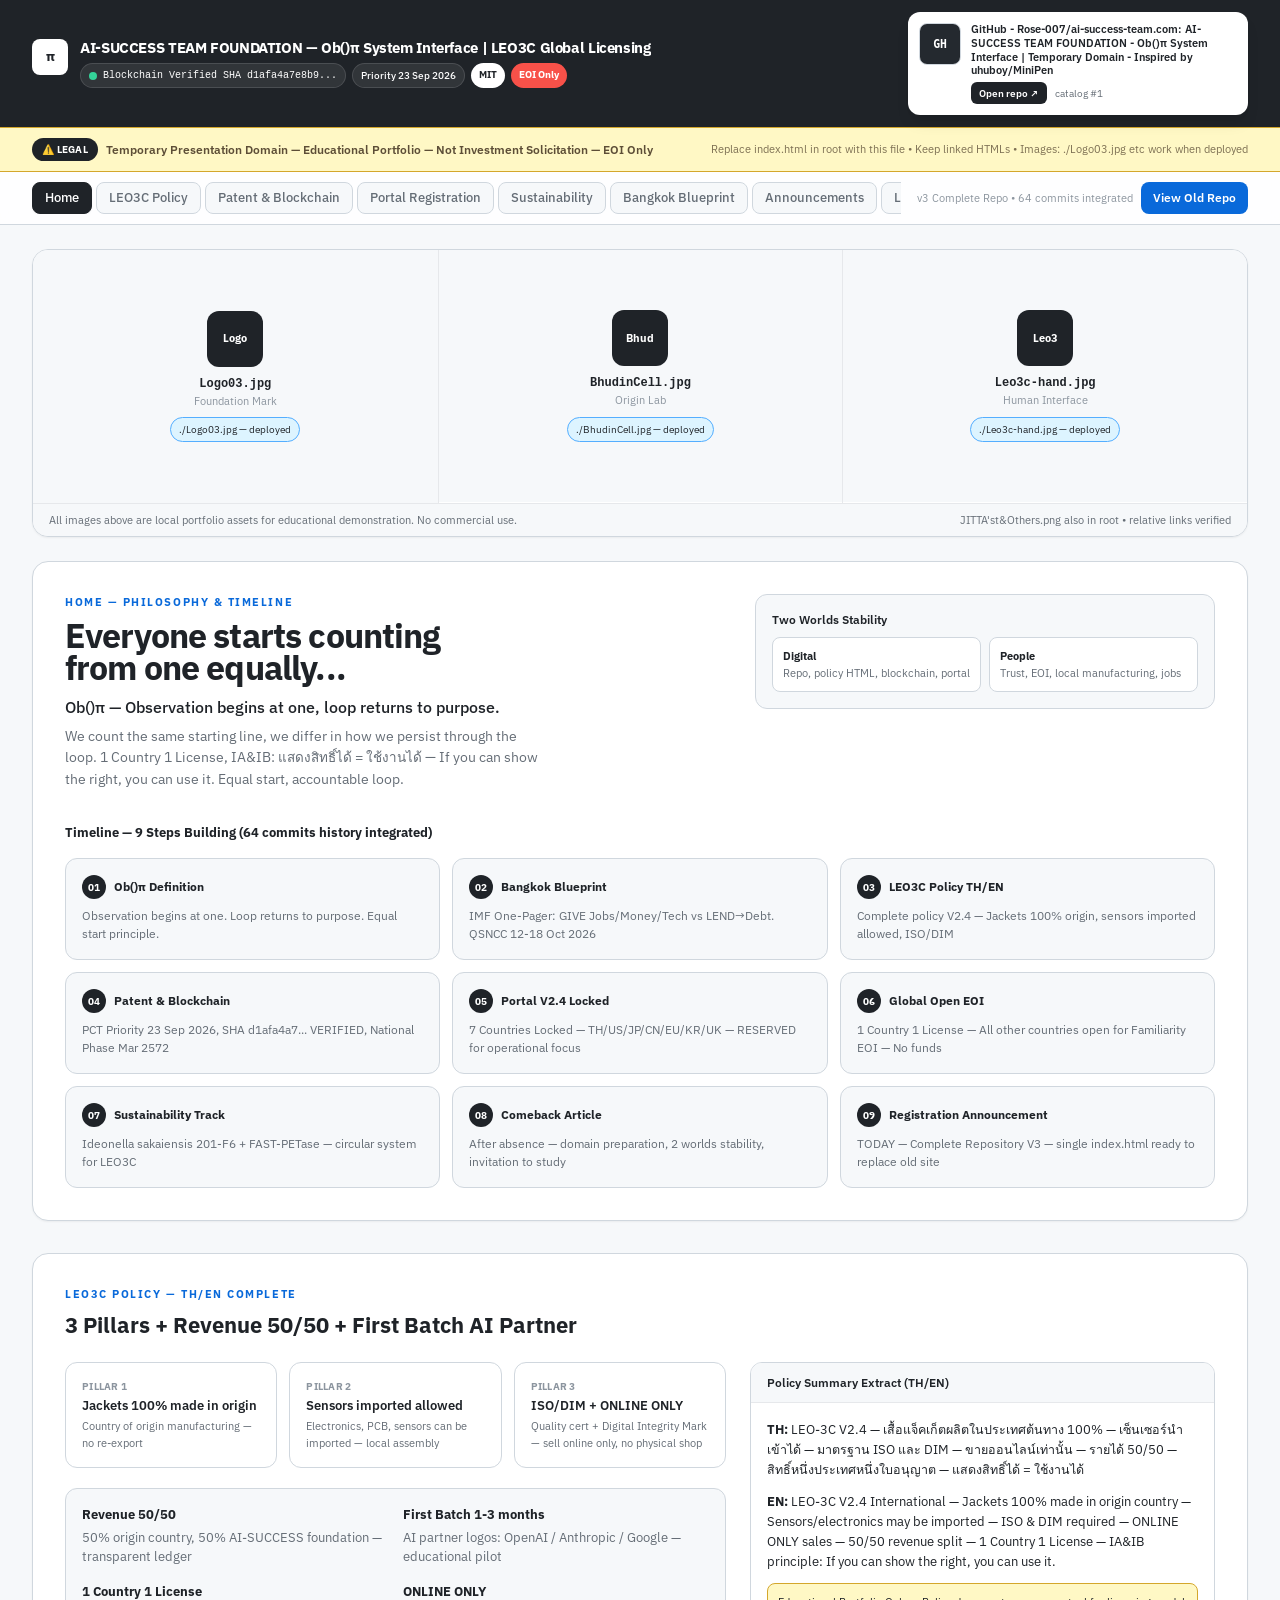
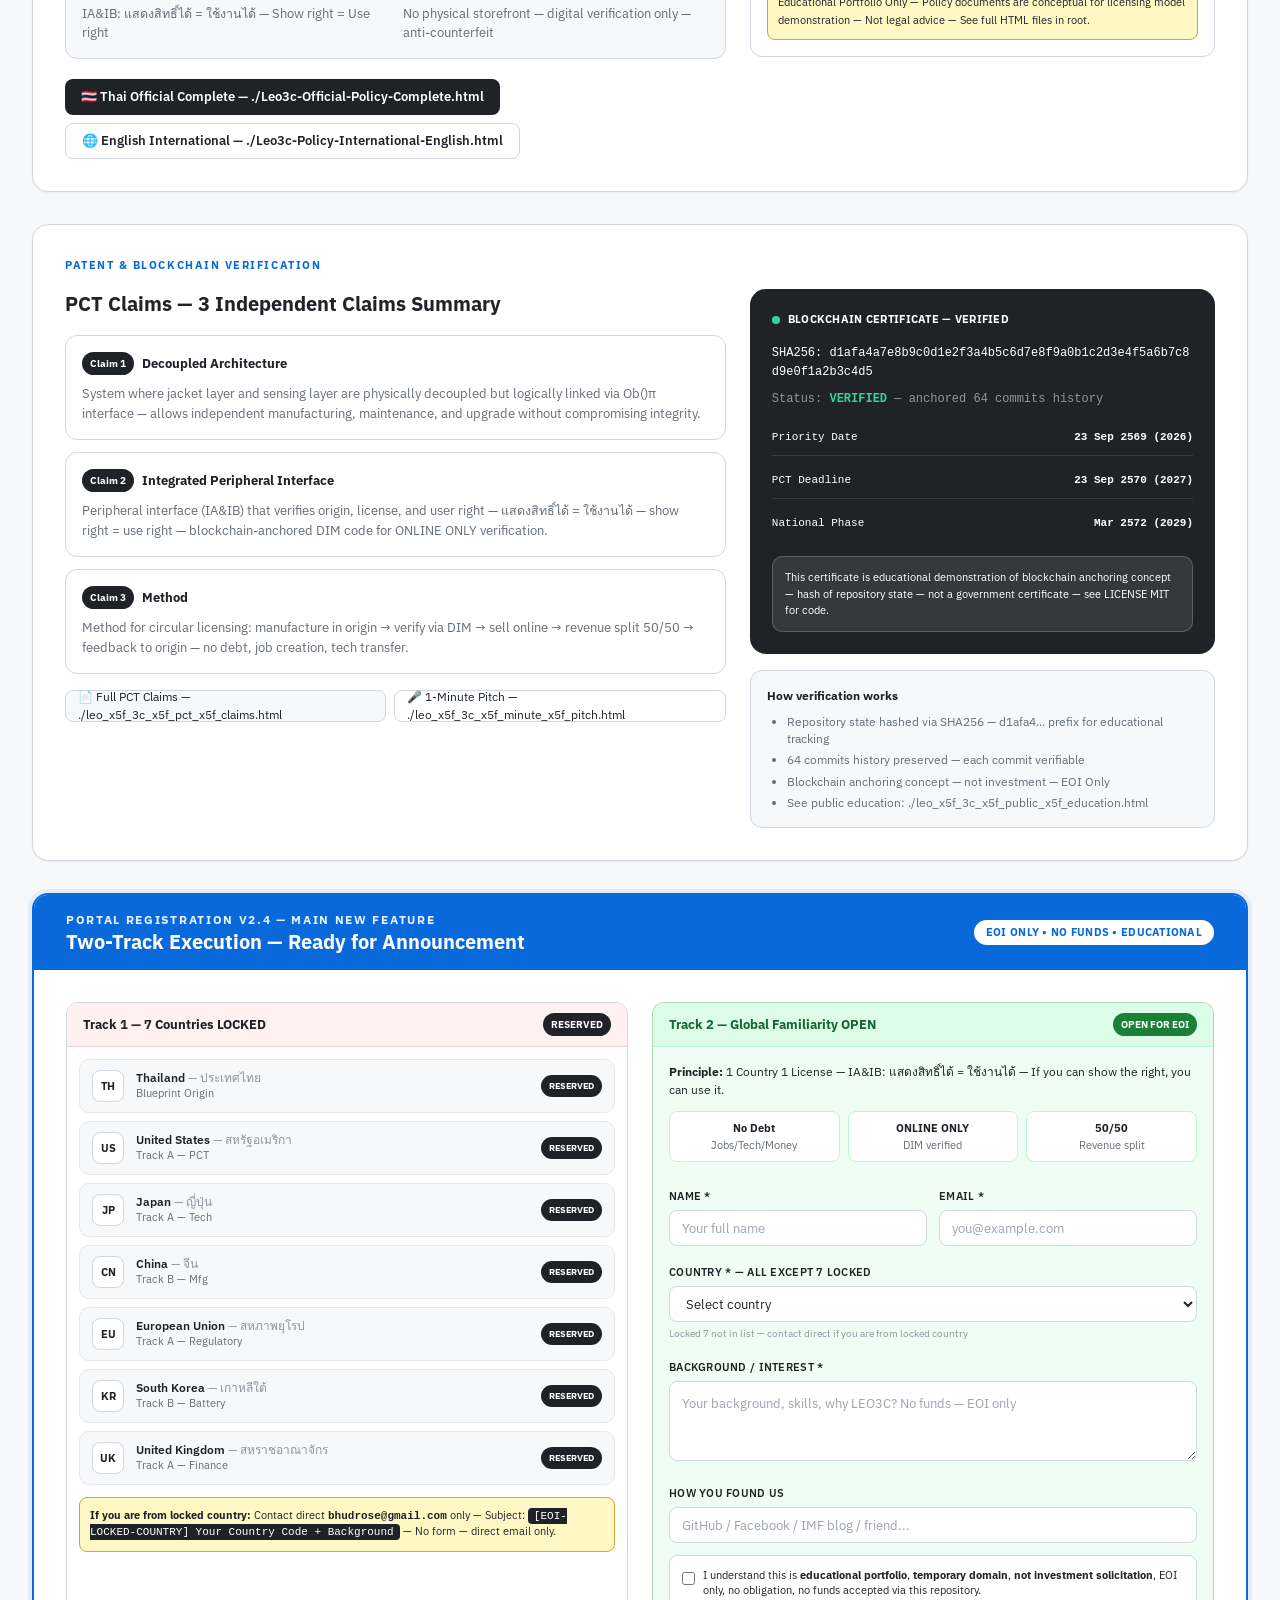
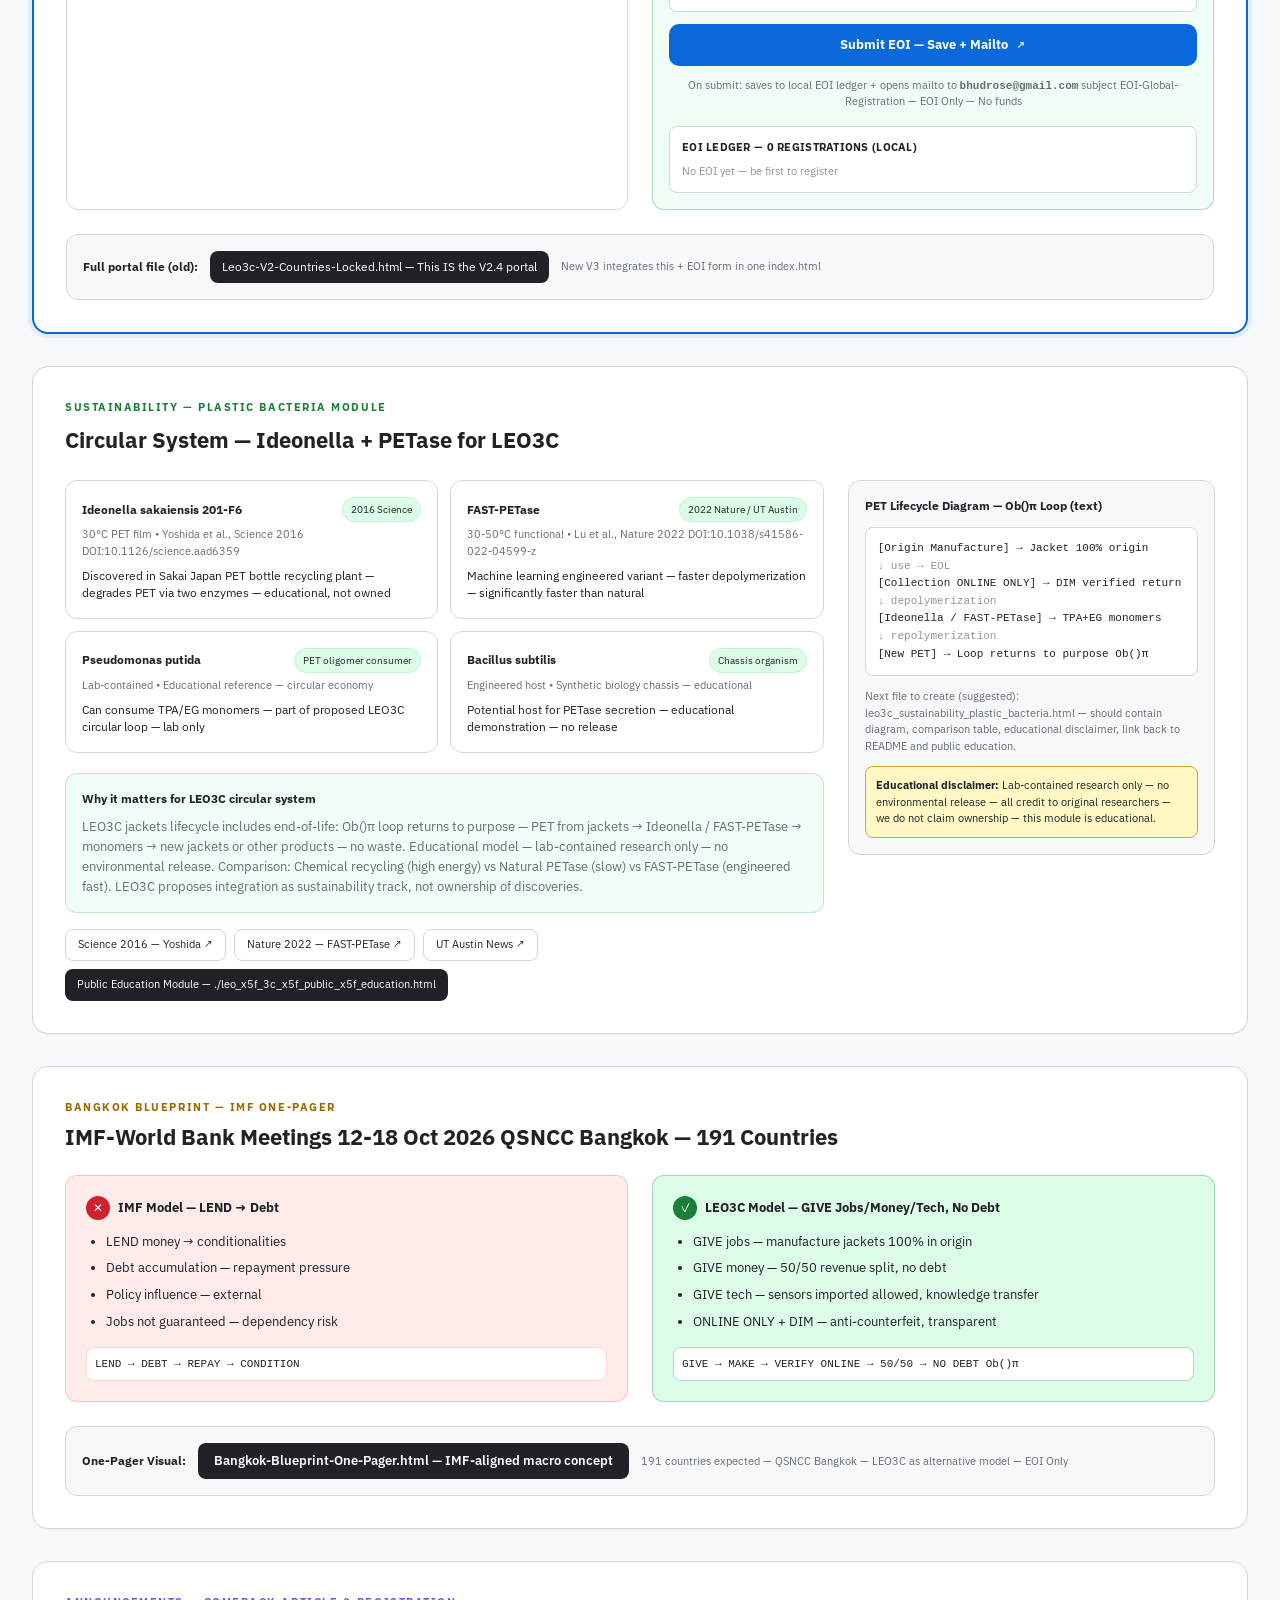
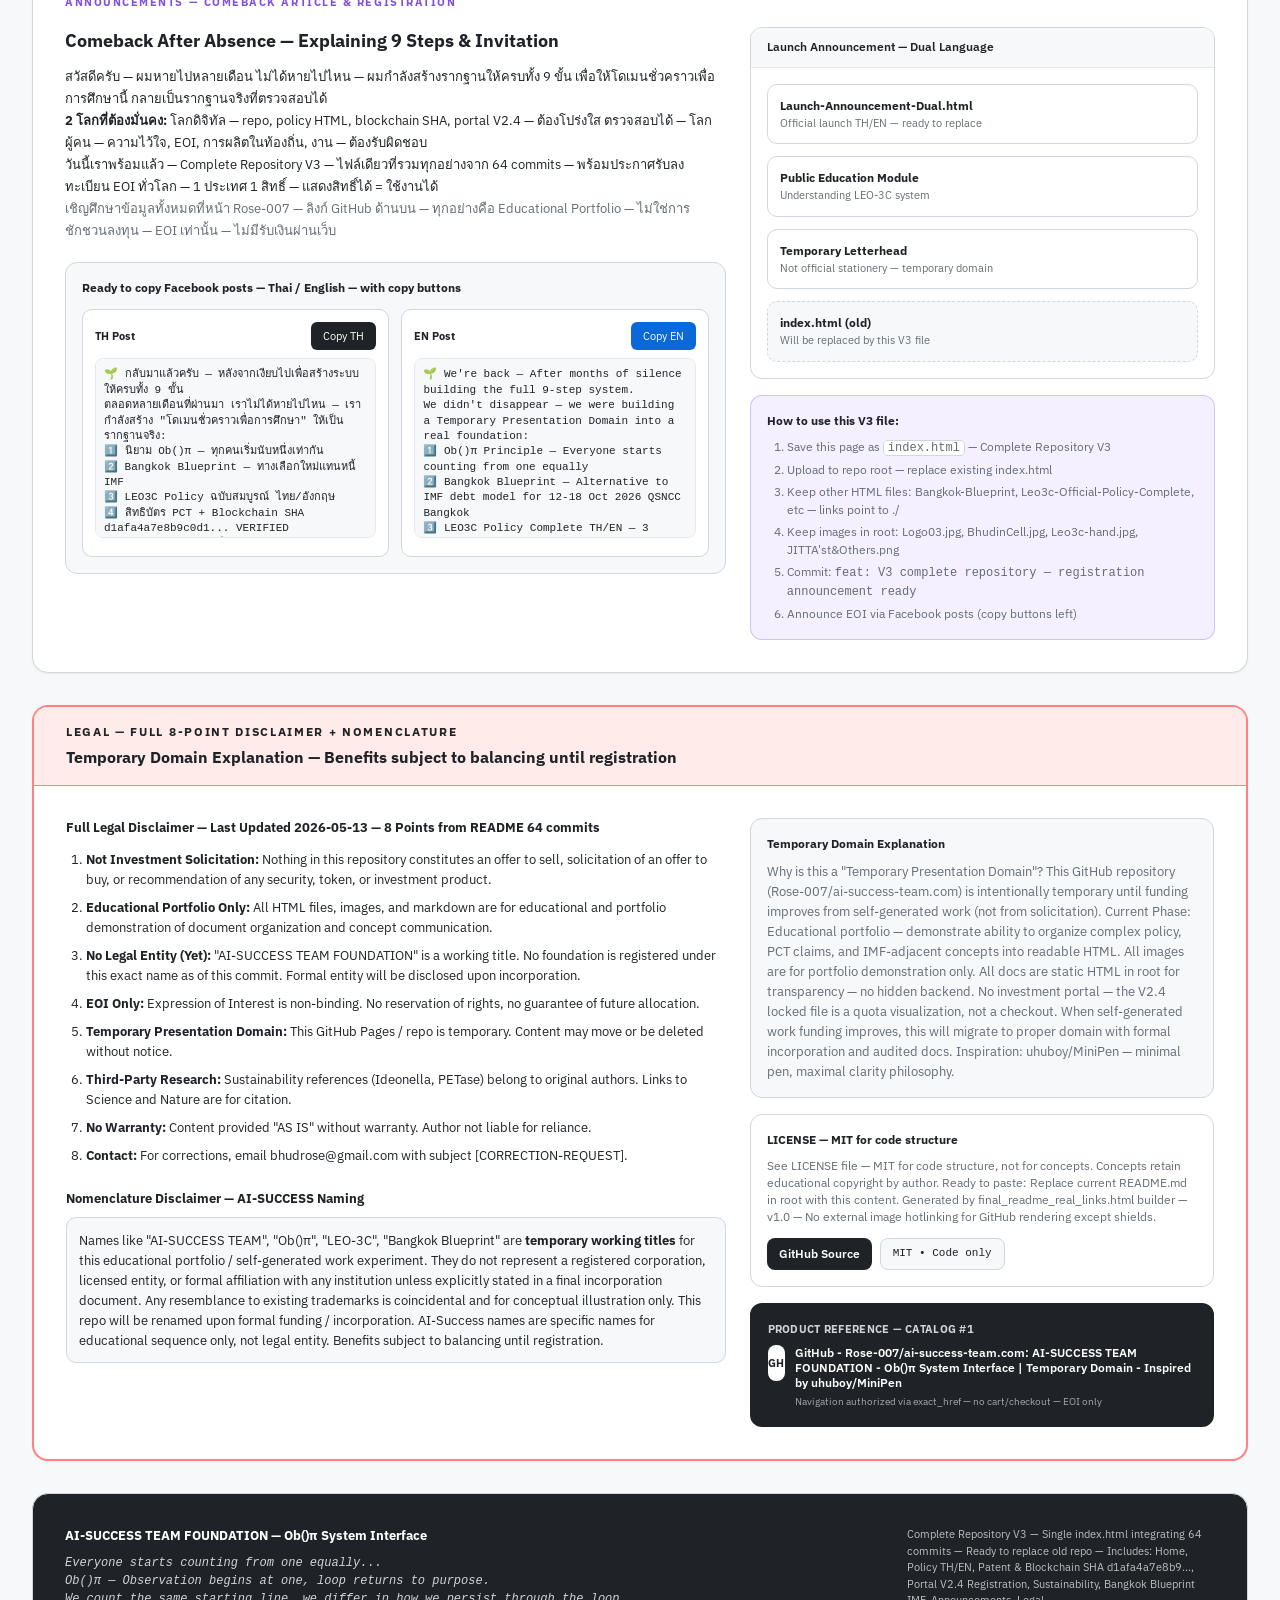
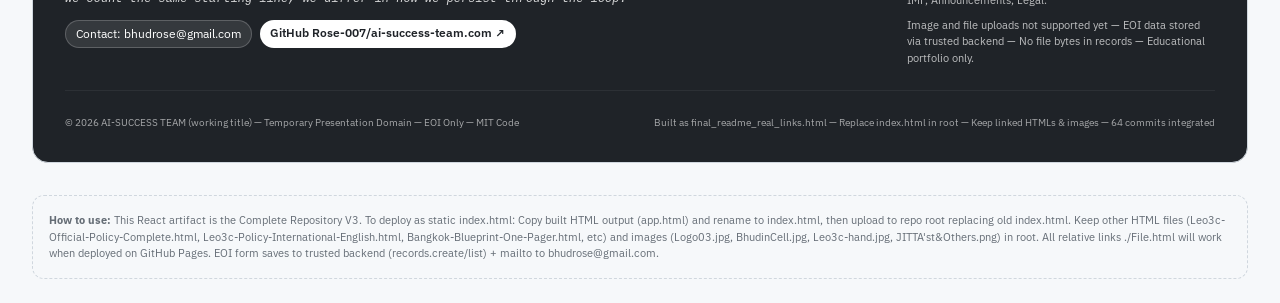
==== commit 3dd7d18b: "Update print statement from 'Hello' to 'Goodbye'" ====
--- a/index.html
+++ b/index.html
@@ -1,25 +1,1917 @@
 <!DOCTYPE html>
 <html lang="en">
-<head>
+<head><style>
+@font-face {
+  font-family: "Optimistic";
+  font-style: normal;
+  font-weight: 400 600;
+  font-display: swap;
+  src: url("/fonts/OptimisticAI_VF_Optimized.woff2") format("woff2");
+}
+@font-face {
+  font-family: "Optimistic Mono";
+  font-style: normal;
+  font-weight: 400;
+  font-display: swap;
+  src: url("/fonts/OptimisticMono_W_TextRegular.woff2") format("woff2");
+}
+:where(html) {
+  font-family: "Optimistic", system-ui, sans-serif;
+}
+:where(code, pre, kbd, samp) {
+  font-family: "Optimistic Mono", ui-monospace, monospace;
+}
+</style><style data-metaai-safe-area>:root { scroll-padding-top: var(--safe-area-scroll-padding-top, 0px); }
+[data-safe-area-inset-root]::before {
+  background: inherit;
+  content: "";
+  height: var(--safe-area-inset-top, 0px);
+  inset: 0 0 auto;
+  pointer-events: none;
+  position: fixed;
+  z-index: 2147483647;
+}
+</style><script data-metaai-safe-area-runtime>// (c) Meta Platforms, Inc. and affiliates. Confidential and proprietary.
+(() => {
+  const params = new URLSearchParams(window.location.search);
+  const rawInset = params.get('top_inset_px');
+  const parsedInset = rawInset !== null && /^\d+$/.test(rawInset)
+    ? Number(rawInset)
+    : 0;
+  const topInset = params.get('has_top_banner') === '1'
+    ? Math.min(parsedInset, 256)
+    : 0;
+  document.documentElement.style.setProperty('--safe-area-inset-top', `${topInset}px`);
+  document.documentElement.style.setProperty('--safe-area-scroll-padding-top', `${topInset}px`);
+  function observeNavigation() {
+    const root = document.getElementById('root');
+    if (root === null) return;
+    const observed = new Set();
+    let scheduled = false;
+    function syncScrollPadding() {
+      const elements = new Set(root.querySelectorAll('[data-safe-area-sticky-top]'));
+      for (const element of observed) {
+        if (!elements.has(element)) {
+          resizeObserver.unobserve(element);
+          observed.delete(element);
+        }
+      }
+      for (const element of elements) {
+        if (!observed.has(element)) {
+          resizeObserver.observe(element);
+          observed.add(element);
+        }
+      }
+      let padding = topInset;
+      for (const element of elements) {
+        const style = window.getComputedStyle(element);
+        if (style.position !== 'sticky' && style.position !== 'fixed') continue;
+        const top = Number.parseFloat(style.top);
+        if (Number.isFinite(top)) {
+          padding = Math.max(padding, top + element.getBoundingClientRect().height);
+        }
+      }
+      document.documentElement.style.setProperty(
+        '--safe-area-scroll-padding-top', `${Math.ceil(padding)}px`,
+      );
+    }
+    function scheduleUpdate() {
+      if (scheduled) return;
+      scheduled = true;
+      queueMicrotask(() => {
+        scheduled = false;
+        syncScrollPadding();
+      });
+    }
+    const resizeObserver = new ResizeObserver(scheduleUpdate);
+    const mutationObserver = new MutationObserver(scheduleUpdate);
+    mutationObserver.observe(root, {
+      attributeFilter: ['class', 'data-safe-area-sticky-top', 'hidden', 'style'],
+      attributes: true,
+      childList: true,
+      subtree: true,
+    });
+    window.addEventListener('resize', scheduleUpdate);
+    scheduleUpdate();
+  }
+  if (document.readyState === 'loading') {
+    document.addEventListener('DOMContentLoaded', observeNavigation, {once: true});
+  } else {
+    observeNavigation();
+  }
+})();
+</script><script data-metaai-records-guard>// (c) Meta Platforms, Inc. and affiliates. Confidential and proprietary.
+// When the records API rejects a write because the app is at its record
+// limit, this page answers the next writes itself with the same rejection.
+// The answers come after a delay, under an exponential backoff, and one probe
+// write goes to the network per backoff window. A new record that the API
+// accepts, or a delete that removes a record, ends the backoff. The backoff
+// also ends when a write comes 60 s or more after the last window, and no probe
+// from the last 60 s is in flight. The state is in memory only.
+//
+// The compiled-HTML contract checks (`stateful_crud_contract.rs` and
+// `stateful_hosted_release.rs`) read this file as part of the app. So it must
+// not contain a quoted records action, a browser storage API, the JSON request
+// header or encoder, a quoted POST method, a collection argument, or a name
+// bound to a quoted word. It must also not call a network function with a
+// quoted URL.
+(() => {
+  const nativeFetch = window.fetch;
+  if (typeof nativeFetch !== 'function') return;
+  const NativeRequest = window.Request;
+  const NativeResponse = window.Response;
+  const NativeURL = window.URL;
+  const NativePromise = window.Promise;
+  const parseJson = JSON.parse;
+  const reflectApply = Reflect.apply;
+  const startTimer = window.setTimeout.bind(window);
+  const stopTimer = window.clearTimeout.bind(window);
+  const monotonicNow = window.performance.now.bind(window.performance);
+  const CAPACITY_STATUS = 409;
+  const CAPACITY_BODY = '{"error":"artifact record limit reached"}';
+  const FIRST_WINDOW_MS = 1000;
+  const MAX_WINDOW_MS = 60000;
+  const LOCAL_ANSWER_DELAY_MS = 500;
+  const MAX_TRACKED_RECORDS = 2048;
+  const actionName = operation => ['records', operation].join('.');
+  const CREATE = actionName('create');
+  const PUT = actionName('put');
+  const GET = actionName('get');
+  const LIST = actionName('list');
+  const DELETE = actionName('delete');
+  const OBSERVED_ACTIONS = [CREATE, PUT, GET, LIST, DELETE];
+  const POST_METHOD = ['PO', 'ST'].join('');
+  const LOCAL_HEADERS = [
+    [['content', 'type'].join('-'), ['application', 'json'].join('/') + '; charset=utf-8'],
+    ['cache-control', 'no-store'],
+    ['x-metaai-records-guard', 'capacity'],
+  ];
+  // `epoch` changes when a window opens or closes. A rejected or accepted write
+  // that was sent in an earlier epoch does not change the window, so the writes
+  // that were in flight when the limit was reached count as one rejection.
+  let streak = 0;
+  let windowEndsAt = 0;
+  let epoch = 0;
+  let activeProbe = null;
+  const knownIds = new Set();
+  const knownKeys = new Map();
+  function recordKey(collection, value) {
+    return `${collection}\n${value}`;
+  }
+  function rememberId(collection, id) {
+    if (typeof id !== 'string') return;
+    const key = recordKey(collection, id);
+    knownIds.delete(key);
+    knownIds.add(key);
+    if (knownIds.size > MAX_TRACKED_RECORDS) knownIds.delete(knownIds.values().next().value);
+  }
+  // `savedId` is null when the outcome of the write is unknown. Then the key
+  // keeps the id that an earlier answer saved.
+  function rememberIdempotencyKey(collection, idempotencyKey, savedId) {
+    if (typeof idempotencyKey !== 'string') return;
+    const key = recordKey(collection, idempotencyKey);
+    const id = savedId ?? knownKeys.get(key) ?? null;
+    knownKeys.delete(key);
+    knownKeys.set(key, id);
+    if (knownKeys.size > MAX_TRACKED_RECORDS) knownKeys.delete(knownKeys.keys().next().value);
+  }
+  function forgetRecord(savedId) {
+    knownIds.delete(savedId);
+    for (const [idempotencyKey, keySavedId] of knownKeys) {
+      if (keySavedId === savedId) knownKeys.delete(idempotencyKey);
+    }
+  }
+  function forgetId(collection, id) {
+    if (typeof id === 'string') forgetRecord(recordKey(collection, id));
+  }
+  function targetsActions(input, init) {
+    const isRequest = input instanceof NativeRequest;
+    const method = init?.method ?? (isRequest ? input.method : 'GET');
+    if (String(method).toUpperCase() !== POST_METHOD) return false;
+    const base = window.location.href;
+    const url = isRequest ? input.url : String(input);
+    return new NativeURL(url, base).href === new NativeURL('actions', base).href;
+  }
+  // Returns the body text, a promise of it for a Request body, or null when
+  // the body cannot be JSON text.
+  function requestBody(input, init) {
+    const body = init?.body;
+    if (body !== undefined && body !== null) return typeof body === 'string' ? body : null;
+    return input instanceof NativeRequest ? input.clone().text() : null;
+  }
+  function requestSignal(input, init) {
+    if (init !== undefined && init !== null && init.signal !== undefined) return init.signal;
+    return input instanceof NativeRequest ? input.signal : null;
+  }
+  function parseAction(text) {
+    let payload;
+    try {
+      payload = parseJson(text);
+    } catch {
+      return null;
+    }
+    if (payload === null || typeof payload !== 'object' || Array.isArray(payload)) return null;
+    const name = payload.action;
+    if (!OBSERVED_ACTIONS.includes(name)) return null;
+    const args = payload.args ?? {};
+    if (typeof args !== 'object' || Array.isArray(args)) return null;
+    const collection = args.collection ?? 'items';
+    if (typeof collection !== 'string') return null;
+    return {name, args, collection};
+  }
+  function isWrite(action) {
+    return action.name === CREATE || action.name === PUT;
+  }
+  // The records API accepts these writes at the limit when their record
+  // exists: a create that replays a known idempotency key, and a put to a known
+  // record. A key or id is known when this page saw its record saved, or sent
+  // it in a write whose outcome is unknown.
+  function mayStillSucceed(action) {
+    if (action.name === CREATE) {
+      const idempotencyKey = action.args.idempotency_key;
+      return typeof idempotencyKey === 'string'
+        && knownKeys.has(recordKey(action.collection, idempotencyKey));
+    }
+    const id = action.args.id;
+    return typeof id === 'string' && knownIds.has(recordKey(action.collection, id));
+  }
+  function rememberUnknownOutcome(action) {
+    if (action.name === CREATE) {
+      rememberIdempotencyKey(action.collection, action.args.idempotency_key, null);
+    } else {
+      rememberId(action.collection, action.args.id);
+    }
+  }
+  // The API rejects a known key or id for capacity only when its record does
+  // not exist.
+  function revokeExemption(action) {
+    if (action.name === PUT) {
+      forgetId(action.collection, action.args.id);
+      return;
+    }
+    const key = recordKey(action.collection, action.args.idempotency_key);
+    const savedId = knownKeys.get(key);
+    knownKeys.delete(key);
+    if (typeof savedId === 'string') forgetRecord(savedId);
+  }
+  // A probe that never settles stops holding writes back after the longest
+  // window.
+  function windowIsOpen(time) {
+    if (time < windowEndsAt) return true;
+    return activeProbe !== null && time - activeProbe.startedAt < MAX_WINDOW_MS;
+  }
+  function openWindow(sentEpoch) {
+    if (sentEpoch !== epoch) return;
+    streak += 1;
+    windowEndsAt = monotonicNow() + Math.min(MAX_WINDOW_MS, FIRST_WINDOW_MS * 2 ** (streak - 1));
+    epoch += 1;
+  }
+  function closeWindow() {
+    if (streak === 0) return;
+    streak = 0;
+    windowEndsAt = 0;
+    activeProbe = null;
+    epoch += 1;
+  }
+  // The delay keeps an awaited retry loop from running on every microtask.
+  function answerLocally(signal) {
+    return new NativePromise((resolve, reject) => {
+      if (signal?.aborted) {
+        reject(signal.reason);
+        return;
+      }
+      let timer = 0;
+      const abort = () => {
+        stopTimer(timer);
+        reject(signal.reason);
+      };
+      timer = startTimer(() => {
+        signal?.removeEventListener('abort', abort);
+        resolve(new NativeResponse(CAPACITY_BODY, {status: CAPACITY_STATUS, headers: LOCAL_HEADERS}));
+      }, LOCAL_ANSWER_DELAY_MS);
+      signal?.addEventListener('abort', abort, {once: true});
+    });
+  }
+  function responseData(text) {
+    try {
+      const payload = parseJson(text);
+      return payload !== null && typeof payload === 'object' ? payload.data : undefined;
+    } catch {
+      return undefined;
+    }
+  }
+  function track(action, data) {
+    const collection = action.collection;
+    switch (action.name) {
+      case LIST:
+        if (Array.isArray(data?.records)) {
+          for (const record of data.records) rememberId(collection, record?.id);
+        }
+        return;
+      case DELETE:
+        if (data === true) {
+          forgetId(collection, action.args.id);
+          closeWindow();
+        }
+        return;
+      case CREATE:
+        if (typeof data?.id === 'string') {
+          rememberIdempotencyKey(collection, action.args.idempotency_key, recordKey(collection, data.id));
+        }
+        rememberId(collection, data?.id);
+        return;
+      default:
+        rememberId(collection, data?.id);
+    }
+  }
+  async function observe(action, response, sent) {
+    try {
+      const status = response.status;
+      const succeeded = status >= 200 && status < 300;
+      // A write that the API accepts only below the limit proves free space.
+      if (succeeded && isWrite(action) && !sent.mayStillSucceed && sent.epoch === epoch) {
+        closeWindow();
+      }
+      const capacityCandidate = status === CAPACITY_STATUS && isWrite(action);
+      if (!succeeded && !capacityCandidate) return;
+      const text = await response.clone().text();
+      if (succeeded) {
+        track(action, responseData(text));
+      } else if (text === CAPACITY_BODY) {
+        if (sent.mayStillSucceed) revokeExemption(action);
+        openWindow(sent.epoch);
+      }
+    } finally {
+      if (sent.probe !== null && activeProbe === sent.probe) activeProbe = null;
+    }
+  }
+  function handle(action, send, signal) {
+    if (action === null) return send();
+    const sent = {epoch, mayStillSucceed: false, probe: null};
+    if (isWrite(action)) {
+      sent.mayStillSucceed = mayStillSucceed(action);
+      if (streak > 0 && !sent.mayStillSucceed) {
+        const time = monotonicNow();
+        if (windowIsOpen(time)) return answerLocally(signal);
+        if (time - windowEndsAt < MAX_WINDOW_MS) {
+          activeProbe = {startedAt: time};
+          sent.probe = activeProbe;
+        } else {
+          // Another client or the agent can free space where this page cannot
+          // see it. So after a quiet period the write goes out as a normal write.
+          closeWindow();
+          sent.epoch = epoch;
+        }
+      }
+    }
+    return send().then(
+      response => observe(action, response, sent).then(() => response, () => response),
+      error => {
+        if (sent.probe !== null && activeProbe === sent.probe) activeProbe = null;
+        // A write that fails or is aborted after it is sent can still save its
+        // record.
+        if (isWrite(action)) rememberUnknownOutcome(action);
+        throw error;
+      },
+    );
+  }
+  function guardedFetch(input, init) {
+    const self = this;
+    const args = arguments;
+    const send = () => reflectApply(nativeFetch, self, args);
+    let body;
+    let signal;
+    try {
+      if (!targetsActions(input, init)) return send();
+      body = requestBody(input, init);
+      signal = requestSignal(input, init);
+    } catch {
+      return send();
+    }
+    if (body === null) return send();
+    if (typeof body === 'string') return handle(parseAction(body), send, signal);
+    return body.then(text => handle(parseAction(text), send, signal), () => send());
+  }
+  try {
+    window.fetch = guardedFetch;
+  } catch {
+    // A page that made the network function read-only keeps its own function.
+  }
+})();
+</script>
   <meta charset="UTF-8">
   <meta name="viewport" content="width=device-width, initial-scale=1">
   <title>React Artifact</title>
-  <style>@import url("https://fonts.googleapis.com/css2?family=Fraunces:opsz,wght@9..144,400;9..144,600;9..144,700&family=IBM+Plex+Mono:wght@400;500&family=Space+Grotesk:wght@400;500;600&display=swap");*,:after,:before{--tw-border-spacing-x:0;--tw-border-spacing-y:0;--tw-translate-x:0;--tw-translate-y:0;--tw-rotate:0;--tw-skew-x:0;--tw-skew-y:0;--tw-scale-x:1;--tw-scale-y:1;--tw-pan-x: ;--tw-pan-y: ;--tw-pinch-zoom: ;--tw-scroll-snap-strictness:proximity;--tw-gradient-from-position: ;--tw-gradient-via-position: ;--tw-gradient-to-position: ;--tw-ordinal: ;--tw-slashed-zero: ;--tw-numeric-figure: ;--tw-numeric-spacing: ;--tw-numeric-fraction: ;--tw-ring-inset: ;--tw-ring-offset-width:0px;--tw-ring-offset-color:#fff;--tw-ring-color:rgba(59,130,246,.5);--tw-ring-offset-shadow:0 0 #0000;--tw-ring-shadow:0 0 #0000;--tw-shadow:0 0 #0000;--tw-shadow-colored:0 0 #0000;--tw-blur: ;--tw-brightness: ;--tw-contrast: ;--tw-grayscale: ;--tw-hue-rotate: ;--tw-invert: ;--tw-saturate: ;--tw-sepia: ;--tw-drop-shadow: ;--tw-backdrop-blur: ;--tw-backdrop-brightness: ;--tw-backdrop-contrast: ;--tw-backdrop-grayscale: ;--tw-backdrop-hue-rotate: ;--tw-backdrop-invert: ;--tw-backdrop-opacity: ;--tw-backdrop-saturate: ;--tw-backdrop-sepia: ;--tw-contain-size: ;--tw-contain-layout: ;--tw-contain-paint: ;--tw-contain-style: }::backdrop{--tw-border-spacing-x:0;--tw-border-spacing-y:0;--tw-translate-x:0;--tw-translate-y:0;--tw-rotate:0;--tw-skew-x:0;--tw-skew-y:0;--tw-scale-x:1;--tw-scale-y:1;--tw-pan-x: ;--tw-pan-y: ;--tw-pinch-zoom: ;--tw-scroll-snap-strictness:proximity;--tw-gradient-from-position: ;--tw-gradient-via-position: ;--tw-gradient-to-position: ;--tw-ordinal: ;--tw-slashed-zero: ;--tw-numeric-figure: ;--tw-numeric-spacing: ;--tw-numeric-fraction: ;--tw-ring-inset: ;--tw-ring-offset-width:0px;--tw-ring-offset-color:#fff;--tw-ring-color:rgba(59,130,246,.5);--tw-ring-offset-shadow:0 0 #0000;--tw-ring-shadow:0 0 #0000;--tw-shadow:0 0 #0000;--tw-shadow-colored:0 0 #0000;--tw-blur: ;--tw-brightness: ;--tw-contrast: ;--tw-grayscale: ;--tw-hue-rotate: ;--tw-invert: ;--tw-saturate: ;--tw-sepia: ;--tw-drop-shadow: ;--tw-backdrop-blur: ;--tw-backdrop-brightness: ;--tw-backdrop-contrast: ;--tw-backdrop-grayscale: ;--tw-backdrop-hue-rotate: ;--tw-backdrop-invert: ;--tw-backdrop-opacity: ;--tw-backdrop-saturate: ;--tw-backdrop-sepia: ;--tw-contain-size: ;--tw-contain-layout: ;--tw-contain-paint: ;--tw-contain-style: }
-/*! tailwindcss v3.4.18 | MIT License | https://tailwindcss.com*/*,:after,:before{box-sizing:border-box;border:0 solid #e5e7eb}:after,:before{--tw-content:""}:host,html{line-height:1.5;-webkit-text-size-adjust:100%;-moz-tab-size:4;-o-tab-size:4;tab-size:4;font-family:ui-sans-serif,system-ui,sans-serif,Apple Color Emoji,Segoe UI Emoji,Segoe UI Symbol,Noto Color Emoji;font-feature-settings:normal;font-variation-settings:normal;-webkit-tap-highlight-color:transparent}body{margin:0;line-height:inherit}hr{height:0;color:inherit;border-top-width:1px}abbr:where([title]){-webkit-text-decoration:underline dotted;text-decoration:underline dotted}h1,h2,h3,h4,h5,h6{font-size:inherit;font-weight:inherit}a{color:inherit;text-decoration:inherit}b,strong{font-weight:bolder}code,kbd,pre,samp{font-family:ui-monospace,SFMono-Regular,Menlo,Monaco,Consolas,Liberation Mono,Courier New,monospace;font-feature-settings:normal;font-variation-settings:normal;font-size:1em}small{font-size:80%}sub,sup{font-size:75%;line-height:0;position:relative;vertical-align:baseline}sub{bottom:-.25em}sup{top:-.5em}table{text-indent:0;border-color:inherit;border-collapse:collapse}button,input,optgroup,select,textarea{font-family:inherit;font-feature-settings:inherit;font-variation-settings:inherit;font-size:100%;font-weight:inherit;line-height:inherit;letter-spacing:inherit;color:inherit;margin:0;padding:0}button,select{text-transform:none}button,input:where([type=button]),input:where([type=reset]),input:where([type=submit]){-webkit-appearance:button;background-color:transparent;background-image:none}:-moz-focusring{outline:auto}:-moz-ui-invalid{box-shadow:none}progress{vertical-align:baseline}::-webkit-inner-spin-button,::-webkit-outer-spin-button{height:auto}[type=search]{-webkit-appearance:textfield;outline-offset:-2px}::-webkit-search-decoration{-webkit-appearance:none}::-webkit-file-upload-button{-webkit-appearance:button;font:inherit}summary{display:list-item}blockquote,dd,dl,figure,h1,h2,h3,h4,h5,h6,hr,p,pre{margin:0}fieldset{margin:0}fieldset,legend{padding:0}menu,ol,ul{list-style:none;margin:0;padding:0}dialog{padding:0}textarea{resize:vertical}input::-moz-placeholder,textarea::-moz-placeholder{opacity:1;color:#9ca3af}input::placeholder,textarea::placeholder{opacity:1;color:#9ca3af}[role=button],button{cursor:pointer}:disabled{cursor:default}audio,canvas,embed,iframe,img,object,svg,video{display:block;vertical-align:middle}img,video{max-width:100%;height:auto}[hidden]:where(:not([hidden=until-found])){display:none}.container{width:100%}@media (min-width:640px){.container{max-width:640px}}@media (min-width:768px){.container{max-width:768px}}@media (min-width:1024px){.container{max-width:1024px}}@media (min-width:1280px){.container{max-width:1280px}}@media (min-width:1536px){.container{max-width:1536px}}.pointer-events-none{pointer-events:none}.fixed{position:fixed}.absolute{position:absolute}.relative{position:relative}.sticky{position:sticky}.inset-0{inset:0}.-right-6{right:-1.5rem}.-top-2{top:-.5rem}.bottom-0{bottom:0}.left-0{left:0}.right-0{right:0}.right-\[8px\]{right:8px}.top-0{top:0}.top-\[7px\]{top:7px}.z-30{z-index:30}.mx-auto{margin-left:auto;margin-right:auto}.mb-1{margin-bottom:.25rem}.mb-10{margin-bottom:2.5rem}.mb-2{margin-bottom:.5rem}.mb-3{margin-bottom:.75rem}.mb-4{margin-bottom:1rem}.mb-5{margin-bottom:1.25rem}.mb-6{margin-bottom:1.5rem}.mb-8{margin-bottom:2rem}.ml-1{margin-left:.25rem}.mt-1{margin-top:.25rem}.mt-10{margin-top:2.5rem}.mt-12{margin-top:3rem}.mt-16{margin-top:4rem}.mt-2{margin-top:.5rem}.mt-20{margin-top:5rem}.mt-3{margin-top:.75rem}.mt-4{margin-top:1rem}.mt-6{margin-top:1.5rem}.mt-8{margin-top:2rem}.mt-\[2px\]{margin-top:2px}.mt-\[7px\]{margin-top:7px}.mt-auto{margin-top:auto}.mt-px{margin-top:1px}.block{display:block}.inline-block{display:inline-block}.inline{display:inline}.flex{display:flex}.inline-flex{display:inline-flex}.grid{display:grid}.inline-grid{display:inline-grid}.hidden{display:none}.h-1{height:.25rem}.h-1\.5{height:.375rem}.h-10{height:2.5rem}.h-2{height:.5rem}.h-6{height:1.5rem}.h-8{height:2rem}.h-\[1px\]{height:1px}.h-\[3px\]{height:3px}.h-\[42px\]{height:42px}.h-\[44px\]{height:44px}.h-\[48px\]{height:48px}.h-\[4px\]{height:4px}.h-\[72px\]{height:72px}.h-auto{height:auto}.h-fit{height:-moz-fit-content;height:fit-content}.h-full{height:100%}.min-h-\[520px\]{min-height:520px}.min-h-screen{min-height:100vh}.w-0{width:0}.w-1{width:.25rem}.w-1\.5{width:.375rem}.w-10{width:2.5rem}.w-12{width:3rem}.w-2{width:.5rem}.w-4{width:1rem}.w-6{width:1.5rem}.w-8{width:2rem}.w-\[42px\]{width:42px}.w-full{width:100%}.max-w-\[1240px\]{max-width:1240px}.max-w-\[380px\]{max-width:380px}.max-w-\[420px\]{max-width:420px}.max-w-\[46ch\]{max-width:46ch}.max-w-\[56ch\]{max-width:56ch}.max-w-\[60ch\]{max-width:60ch}.flex-1{flex:1 1 0%}.shrink-0{flex-shrink:0}.rotate-\[-0\.5deg\]{--tw-rotate:-0.5deg;transform:translate(var(--tw-translate-x),var(--tw-translate-y)) rotate(var(--tw-rotate)) skewX(var(--tw-skew-x)) skewY(var(--tw-skew-y)) scaleX(var(--tw-scale-x)) scaleY(var(--tw-scale-y))}@keyframes pulse{50%{opacity:.5}}.animate-pulse{animation:pulse 2s cubic-bezier(.4,0,.6,1) infinite}.grid-cols-1{grid-template-columns:repeat(1,minmax(0,1fr))}.grid-cols-2{grid-template-columns:repeat(2,minmax(0,1fr))}.grid-cols-3{grid-template-columns:repeat(3,minmax(0,1fr))}.flex-col{flex-direction:column}.flex-wrap{flex-wrap:wrap}.place-items-center{place-items:center}.items-start{align-items:flex-start}.items-center{align-items:center}.items-baseline{align-items:baseline}.justify-between{justify-content:space-between}.gap-0{gap:0}.gap-10{gap:2.5rem}.gap-2{gap:.5rem}.gap-3{gap:.75rem}.gap-4{gap:1rem}.gap-5{gap:1.25rem}.gap-6{gap:1.5rem}.gap-8{gap:2rem}.gap-px{gap:1px}.gap-x-5{-moz-column-gap:1.25rem;column-gap:1.25rem}.gap-x-6{-moz-column-gap:1.5rem;column-gap:1.5rem}.gap-y-1{row-gap:.25rem}.space-y-1\.5>:not([hidden])~:not([hidden]){--tw-space-y-reverse:0;margin-top:calc(.375rem*(1 - var(--tw-space-y-reverse)));margin-bottom:calc(.375rem*var(--tw-space-y-reverse))}.space-y-2>:not([hidden])~:not([hidden]){--tw-space-y-reverse:0;margin-top:calc(.5rem*(1 - var(--tw-space-y-reverse)));margin-bottom:calc(.5rem*var(--tw-space-y-reverse))}.space-y-3>:not([hidden])~:not([hidden]){--tw-space-y-reverse:0;margin-top:calc(.75rem*(1 - var(--tw-space-y-reverse)));margin-bottom:calc(.75rem*var(--tw-space-y-reverse))}.space-y-4>:not([hidden])~:not([hidden]){--tw-space-y-reverse:0;margin-top:calc(1rem*(1 - var(--tw-space-y-reverse)));margin-bottom:calc(1rem*var(--tw-space-y-reverse))}.space-y-5>:not([hidden])~:not([hidden]){--tw-space-y-reverse:0;margin-top:calc(1.25rem*(1 - var(--tw-space-y-reverse)));margin-bottom:calc(1.25rem*var(--tw-space-y-reverse))}.space-y-6>:not([hidden])~:not([hidden]){--tw-space-y-reverse:0;margin-top:calc(1.5rem*(1 - var(--tw-space-y-reverse)));margin-bottom:calc(1.5rem*var(--tw-space-y-reverse))}.space-y-8>:not([hidden])~:not([hidden]){--tw-space-y-reverse:0;margin-top:calc(2rem*(1 - var(--tw-space-y-reverse)));margin-bottom:calc(2rem*var(--tw-space-y-reverse))}.overflow-hidden{overflow:hidden}.rounded-full{border-radius:9999px}.border{border-width:1px}.border-b{border-bottom-width:1px}.border-l-\[3px\]{border-left-width:3px}.border-r{border-right-width:1px}.border-t{border-top-width:1px}.border-t-\[3px\]{border-top-width:3px}.border-\[var\(--line\)\]{border-color:var(--line)}.border-\[var\(--line-strong\)\]{border-color:var(--line-strong)}.border-\[var\(--navy\)\]{border-color:var(--navy)}.border-white\/10{border-color:hsla(0,0%,100%,.1)}.border-white\/20{border-color:hsla(0,0%,100%,.2)}.bg-\[\#f7f5f0\]{--tw-bg-opacity:1;background-color:rgb(247 245 240/var(--tw-bg-opacity,1))}.bg-\[var\(--blue-soft\)\]{background-color:var(--blue-soft)}.bg-\[var\(--gold\)\]{background-color:var(--gold)}.bg-\[var\(--ink\)\]{background-color:var(--ink)}.bg-\[var\(--line\)\]{background-color:var(--line)}.bg-\[var\(--navy\)\]{background-color:var(--navy)}.bg-\[var\(--paper\)\]{background-color:var(--paper)}.bg-\[var\(--paper-2\)\]{background-color:var(--paper-2)}.bg-amber-500{--tw-bg-opacity:1;background-color:rgb(245 158 11/var(--tw-bg-opacity,1))}.bg-emerald-500{--tw-bg-opacity:1;background-color:rgb(16 185 129/var(--tw-bg-opacity,1))}.bg-white{--tw-bg-opacity:1;background-color:rgb(255 255 255/var(--tw-bg-opacity,1))}.bg-white\/10{background-color:hsla(0,0%,100%,.1)}.bg-white\/\[0\.03\]{background-color:hsla(0,0%,100%,.03)}.bg-white\/\[0\.06\]{background-color:hsla(0,0%,100%,.06)}.object-contain{-o-object-fit:contain;object-fit:contain}.p-2{padding:.5rem}.p-3{padding:.75rem}.p-4{padding:1rem}.p-5{padding:1.25rem}.p-6{padding:1.5rem}.p-7{padding:1.75rem}.p-8{padding:2rem}.px-1{padding-left:.25rem;padding-right:.25rem}.px-1\.5{padding-left:.375rem;padding-right:.375rem}.px-2{padding-left:.5rem;padding-right:.5rem}.px-3{padding-left:.75rem;padding-right:.75rem}.px-6{padding-left:1.5rem;padding-right:1.5rem}.px-7{padding-left:1.75rem;padding-right:1.75rem}.py-0\.5{padding-top:.125rem;padding-bottom:.125rem}.py-1{padding-top:.25rem;padding-bottom:.25rem}.py-1\.5{padding-top:.375rem;padding-bottom:.375rem}.py-2{padding-top:.5rem;padding-bottom:.5rem}.py-6{padding-top:1.5rem;padding-bottom:1.5rem}.py-8{padding-top:2rem;padding-bottom:2rem}.py-\[10px\]{padding-top:10px;padding-bottom:10px}.pb-2{padding-bottom:.5rem}.pb-20{padding-bottom:5rem}.pb-6{padding-bottom:1.5rem}.pl-4{padding-left:1rem}.pl-6{padding-left:1.5rem}.pt-1{padding-top:.25rem}.pt-10{padding-top:2.5rem}.pt-12{padding-top:3rem}.pt-4{padding-top:1rem}.pt-6{padding-top:1.5rem}.text-left{text-align:left}.align-super{vertical-align:super}.font-mono{font-family:ui-monospace,SFMono-Regular,Menlo,Monaco,Consolas,Liberation Mono,Courier New,monospace}.text-\[10px\]{font-size:10px}.text-\[11px\]{font-size:11px}.text-\[12px\]{font-size:12px}.text-\[13px\]{font-size:13px}.text-\[14px\]{font-size:14px}.text-\[15px\]{font-size:15px}.text-\[17px\]{font-size:17px}.text-\[18px\]{font-size:18px}.text-\[20px\]{font-size:20px}.text-\[22px\]{font-size:22px}.text-\[26px\]{font-size:26px}.text-\[28px\]{font-size:28px}.text-\[30px\]{font-size:30px}.text-\[38px\]{font-size:38px}.text-\[9px\]{font-size:9px}.font-\[400\]{font-weight:400}.font-bold{font-weight:700}.font-medium{font-weight:500}.font-normal{font-weight:400}.font-semibold{font-weight:600}.uppercase{text-transform:uppercase}.leading-\[0\.95\]{line-height:.95}.leading-\[1\.05\]{line-height:1.05}.leading-\[1\.1\]{line-height:1.1}.leading-\[1\.5\]{line-height:1.5}.leading-\[1\.6\]{line-height:1.6}.leading-\[1\.7\]{line-height:1.7}.leading-\[1\.8\]{line-height:1.8}.leading-none{line-height:1}.leading-relaxed{line-height:1.625}.tracking-\[-0\.01em\]{letter-spacing:-.01em}.tracking-\[-0\.02em\]{letter-spacing:-.02em}.tracking-\[0\.06em\]{letter-spacing:.06em}.tracking-\[0\.08em\]{letter-spacing:.08em}.tracking-\[0\.12em\]{letter-spacing:.12em}.tracking-\[0\.14em\]{letter-spacing:.14em}.tracking-\[0\.15em\]{letter-spacing:.15em}.tracking-\[0\.16em\]{letter-spacing:.16em}.tracking-\[0\.18em\]{letter-spacing:.18em}.tracking-\[0\.22em\]{letter-spacing:.22em}.tracking-\[0\.24em\]{letter-spacing:.24em}.tracking-\[0\.2em\]{letter-spacing:.2em}.tracking-wide{letter-spacing:.025em}.text-\[\#0a1931\]\/60{color:rgba(10,25,49,.6)}.text-\[var\(--blue\)\]{color:var(--blue)}.text-\[var\(--gold\)\]{color:var(--gold)}.text-\[var\(--gold-bright\)\]{color:var(--gold-bright)}.text-\[var\(--ink\)\]{color:var(--ink)}.text-\[var\(--ink-soft\)\]{color:var(--ink-soft)}.text-\[var\(--navy\)\]{color:var(--navy)}.text-amber-600{--tw-text-opacity:1;color:rgb(217 119 6/var(--tw-text-opacity,1))}.text-emerald-600{--tw-text-opacity:1;color:rgb(5 150 105/var(--tw-text-opacity,1))}.text-white{--tw-text-opacity:1;color:rgb(255 255 255/var(--tw-text-opacity,1))}.text-white\/30{color:hsla(0,0%,100%,.3)}.text-white\/40{color:hsla(0,0%,100%,.4)}.text-white\/50{color:hsla(0,0%,100%,.5)}.text-white\/60{color:hsla(0,0%,100%,.6)}.text-white\/70{color:hsla(0,0%,100%,.7)}.text-white\/90{color:hsla(0,0%,100%,.9)}.underline{text-decoration-line:underline}.decoration-\[var\(--gold\)\]{text-decoration-color:var(--gold)}.decoration-\[var\(--line\)\]{text-decoration-color:var(--line)}.decoration-2{text-decoration-thickness:2px}.underline-offset-4{text-underline-offset:4px}.opacity-\[0\.03\]{opacity:.03}.mix-blend-multiply{mix-blend-mode:multiply}.shadow-\[0_20px_60px_rgba\(0\2c 0\2c 0\2c 0\.4\)\]{--tw-shadow:0 20px 60px rgba(0,0,0,.4);--tw-shadow-colored:0 20px 60px var(--tw-shadow-color);box-shadow:var(--tw-ring-offset-shadow,0 0 #0000),var(--tw-ring-shadow,0 0 #0000),var(--tw-shadow)}.backdrop-blur-xl{--tw-backdrop-blur:blur(24px);backdrop-filter:var(--tw-backdrop-blur) var(--tw-backdrop-brightness) var(--tw-backdrop-contrast) var(--tw-backdrop-grayscale) var(--tw-backdrop-hue-rotate) var(--tw-backdrop-invert) var(--tw-backdrop-opacity) var(--tw-backdrop-saturate) var(--tw-backdrop-sepia)}.transition-all{transition-property:all;transition-timing-function:cubic-bezier(.4,0,.2,1);transition-duration:.15s}.transition-colors{transition-property:color,background-color,border-color,text-decoration-color,fill,stroke;transition-timing-function:cubic-bezier(.4,0,.2,1);transition-duration:.15s}.duration-300{transition-duration:.3s}:root{--navy:#0a1931;--navy-soft:#12264f;--navy-2:#152e5e;--blue:#8ec5ff;--blue-soft:#e6f0ff;--gold:#c8a951;--gold-bright:#e6c86a;--paper:#fbfaf7;--paper-2:#f2efe9;--ink:#0a1931;--ink-soft:#5a657a;--line:#e1ddd5;--line-strong:#0a1931}@media (prefers-color-scheme:dark){:root{--paper:#0e172b;--paper-2:#16223f;--ink:#eef2f8;--ink-soft:#9aa7bf;--line:#233355;--line-strong:#eef2f8;--blue-soft:#162845}}*{-webkit-font-smoothing:antialiased}html{scroll-behavior:smooth}.selection\:bg-\[var\(--blue\)\] ::-moz-selection{background-color:var(--blue)}.selection\:bg-\[var\(--blue\)\] ::selection{background-color:var(--blue)}.selection\:text-\[var\(--navy\)\] ::-moz-selection{color:var(--navy)}.selection\:text-\[var\(--navy\)\] ::selection{color:var(--navy)}.selection\:bg-\[var\(--blue\)\]::-moz-selection{background-color:var(--blue)}.selection\:bg-\[var\(--blue\)\]::selection{background-color:var(--blue)}.selection\:text-\[var\(--navy\)\]::-moz-selection{color:var(--navy)}.selection\:text-\[var\(--navy\)\]::selection{color:var(--navy)}.hover\:bg-\[var\(--navy-soft\)\]:hover{background-color:var(--navy-soft)}.hover\:bg-\[var\(--paper-2\)\]:hover{background-color:var(--paper-2)}.hover\:text-\[var\(--ink\)\]:hover{color:var(--ink)}.hover\:text-\[var\(--navy\)\]:hover{color:var(--navy)}.hover\:underline:hover{text-decoration-line:underline}.hover\:decoration-\[var\(--navy\)\]:hover{text-decoration-color:var(--navy)}.group:hover .group-hover\:w-full{width:100%}@media (min-width:640px){.sm\:inline{display:inline}.sm\:flex-row{flex-direction:row}}@media (min-width:768px){.md\:mt-12{margin-top:3rem}.md\:mt-20{margin-top:5rem}.md\:mt-24{margin-top:6rem}.md\:mt-28{margin-top:7rem}.md\:block{display:block}.md\:inline{display:inline}.md\:grid-cols-2{grid-template-columns:repeat(2,minmax(0,1fr))}.md\:flex-row{flex-direction:row}.md\:gap-12{gap:3rem}.md\:p-10{padding:2.5rem}.md\:p-12{padding:3rem}.md\:p-8{padding:2rem}.md\:px-10{padding-left:2.5rem;padding-right:2.5rem}.md\:text-\[20px\]{font-size:20px}.md\:text-\[26px\]{font-size:26px}.md\:text-\[32px\]{font-size:32px}.md\:text-\[38px\]{font-size:38px}.md\:text-\[40px\]{font-size:40px}.md\:text-\[54px\]{font-size:54px}}@media (min-width:1024px){.lg\:sticky{position:sticky}.lg\:top-\[88px\]{top:88px}.lg\:flex{display:flex}.lg\:hidden{display:none}.lg\:grid-cols-2{grid-template-columns:repeat(2,minmax(0,1fr))}.lg\:grid-cols-\[1\.15fr_0\.85fr\]{grid-template-columns:1.15fr .85fr}.lg\:grid-cols-\[1\.1fr_0\.9fr\]{grid-template-columns:1.1fr .9fr}.lg\:grid-cols-\[1\.2fr_0\.8fr\]{grid-template-columns:1.2fr .8fr}.lg\:p-12{padding:3rem}.lg\:p-\[56px\]{padding:56px}}</style>
+  <style>@import url('https://fonts.googleapis.com/css2?family=JetBrains+Mono:wght@400;500&family=IBM+Plex+Sans:wght@400;500;600;700&display=swap');
+*, ::before, ::after{
+  --tw-border-spacing-x: 0;
+  --tw-border-spacing-y: 0;
+  --tw-translate-x: 0;
+  --tw-translate-y: 0;
+  --tw-rotate: 0;
+  --tw-skew-x: 0;
+  --tw-skew-y: 0;
+  --tw-scale-x: 1;
+  --tw-scale-y: 1;
+  --tw-pan-x:  ;
+  --tw-pan-y:  ;
+  --tw-pinch-zoom:  ;
+  --tw-scroll-snap-strictness: proximity;
+  --tw-gradient-from-position:  ;
+  --tw-gradient-via-position:  ;
+  --tw-gradient-to-position:  ;
+  --tw-ordinal:  ;
+  --tw-slashed-zero:  ;
+  --tw-numeric-figure:  ;
+  --tw-numeric-spacing:  ;
+  --tw-numeric-fraction:  ;
+  --tw-ring-inset:  ;
+  --tw-ring-offset-width: 0px;
+  --tw-ring-offset-color: #fff;
+  --tw-ring-color: rgb(59 130 246 / 0.5);
+  --tw-ring-offset-shadow: 0 0 #0000;
+  --tw-ring-shadow: 0 0 #0000;
+  --tw-shadow: 0 0 #0000;
+  --tw-shadow-colored: 0 0 #0000;
+  --tw-blur:  ;
+  --tw-brightness:  ;
+  --tw-contrast:  ;
+  --tw-grayscale:  ;
+  --tw-hue-rotate:  ;
+  --tw-invert:  ;
+  --tw-saturate:  ;
+  --tw-sepia:  ;
+  --tw-drop-shadow:  ;
+  --tw-backdrop-blur:  ;
+  --tw-backdrop-brightness:  ;
+  --tw-backdrop-contrast:  ;
+  --tw-backdrop-grayscale:  ;
+  --tw-backdrop-hue-rotate:  ;
+  --tw-backdrop-invert:  ;
+  --tw-backdrop-opacity:  ;
+  --tw-backdrop-saturate:  ;
+  --tw-backdrop-sepia:  ;
+  --tw-contain-size:  ;
+  --tw-contain-layout:  ;
+  --tw-contain-paint:  ;
+  --tw-contain-style:  ;
+}
+::backdrop{
+  --tw-border-spacing-x: 0;
+  --tw-border-spacing-y: 0;
+  --tw-translate-x: 0;
+  --tw-translate-y: 0;
+  --tw-rotate: 0;
+  --tw-skew-x: 0;
+  --tw-skew-y: 0;
+  --tw-scale-x: 1;
+  --tw-scale-y: 1;
+  --tw-pan-x:  ;
+  --tw-pan-y:  ;
+  --tw-pinch-zoom:  ;
+  --tw-scroll-snap-strictness: proximity;
+  --tw-gradient-from-position:  ;
+  --tw-gradient-via-position:  ;
+  --tw-gradient-to-position:  ;
+  --tw-ordinal:  ;
+  --tw-slashed-zero:  ;
+  --tw-numeric-figure:  ;
+  --tw-numeric-spacing:  ;
+  --tw-numeric-fraction:  ;
+  --tw-ring-inset:  ;
+  --tw-ring-offset-width: 0px;
+  --tw-ring-offset-color: #fff;
+  --tw-ring-color: rgb(59 130 246 / 0.5);
+  --tw-ring-offset-shadow: 0 0 #0000;
+  --tw-ring-shadow: 0 0 #0000;
+  --tw-shadow: 0 0 #0000;
+  --tw-shadow-colored: 0 0 #0000;
+  --tw-blur:  ;
+  --tw-brightness:  ;
+  --tw-contrast:  ;
+  --tw-grayscale:  ;
+  --tw-hue-rotate:  ;
+  --tw-invert:  ;
+  --tw-saturate:  ;
+  --tw-sepia:  ;
+  --tw-drop-shadow:  ;
+  --tw-backdrop-blur:  ;
+  --tw-backdrop-brightness:  ;
+  --tw-backdrop-contrast:  ;
+  --tw-backdrop-grayscale:  ;
+  --tw-backdrop-hue-rotate:  ;
+  --tw-backdrop-invert:  ;
+  --tw-backdrop-opacity:  ;
+  --tw-backdrop-saturate:  ;
+  --tw-backdrop-sepia:  ;
+  --tw-contain-size:  ;
+  --tw-contain-layout:  ;
+  --tw-contain-paint:  ;
+  --tw-contain-style:  ;
+}
+/*
+! tailwindcss v3.4.18 | MIT License | https://tailwindcss.com
+*/
+/*
+1. Prevent padding and border from affecting element width. (https://github.com/mozdevs/cssremedy/issues/4)
+2. Allow adding a border to an element by just adding a border-width. (https://github.com/tailwindcss/tailwindcss/pull/116)
+*/
+*,
+::before,
+::after {
+  box-sizing: border-box;
+  /* 1 */
+  border-width: 0;
+  /* 2 */
+  border-style: solid;
+  /* 2 */
+  border-color: #e5e7eb;
+  /* 2 */
+}
+::before,
+::after {
+  --tw-content: '';
+}
+/*
+1. Use a consistent sensible line-height in all browsers.
+2. Prevent adjustments of font size after orientation changes in iOS.
+3. Use a more readable tab size.
+4. Use the user's configured `sans` font-family by default.
+5. Use the user's configured `sans` font-feature-settings by default.
+6. Use the user's configured `sans` font-variation-settings by default.
+7. Disable tap highlights on iOS
+*/
+html,
+:host {
+  line-height: 1.5;
+  /* 1 */
+  -webkit-text-size-adjust: 100%;
+  /* 2 */
+  -moz-tab-size: 4;
+  /* 3 */
+  -o-tab-size: 4;
+     tab-size: 4;
+  /* 3 */
+  font-family: ui-sans-serif, system-ui, sans-serif, "Apple Color Emoji", "Segoe UI Emoji", "Segoe UI Symbol", "Noto Color Emoji";
+  /* 4 */
+  font-feature-settings: normal;
+  /* 5 */
+  font-variation-settings: normal;
+  /* 6 */
+  -webkit-tap-highlight-color: transparent;
+  /* 7 */
+}
+/*
+1. Remove the margin in all browsers.
+2. Inherit line-height from `html` so users can set them as a class directly on the `html` element.
+*/
+body {
+  margin: 0;
+  /* 1 */
+  line-height: inherit;
+  /* 2 */
+}
+/*
+1. Add the correct height in Firefox.
+2. Correct the inheritance of border color in Firefox. (https://bugzilla.mozilla.org/show_bug.cgi?id=190655)
+3. Ensure horizontal rules are visible by default.
+*/
+hr {
+  height: 0;
+  /* 1 */
+  color: inherit;
+  /* 2 */
+  border-top-width: 1px;
+  /* 3 */
+}
+/*
+Add the correct text decoration in Chrome, Edge, and Safari.
+*/
+abbr:where([title]) {
+  -webkit-text-decoration: underline dotted;
+          text-decoration: underline dotted;
+}
+/*
+Remove the default font size and weight for headings.
+*/
+h1,
+h2,
+h3,
+h4,
+h5,
+h6 {
+  font-size: inherit;
+  font-weight: inherit;
+}
+/*
+Reset links to optimize for opt-in styling instead of opt-out.
+*/
+a {
+  color: inherit;
+  text-decoration: inherit;
+}
+/*
+Add the correct font weight in Edge and Safari.
+*/
+b,
+strong {
+  font-weight: bolder;
+}
+/*
+1. Use the user's configured `mono` font-family by default.
+2. Use the user's configured `mono` font-feature-settings by default.
+3. Use the user's configured `mono` font-variation-settings by default.
+4. Correct the odd `em` font sizing in all browsers.
+*/
+code,
+kbd,
+samp,
+pre {
+  font-family: ui-monospace, SFMono-Regular, Menlo, Monaco, Consolas, "Liberation Mono", "Courier New", monospace;
+  /* 1 */
+  font-feature-settings: normal;
+  /* 2 */
+  font-variation-settings: normal;
+  /* 3 */
+  font-size: 1em;
+  /* 4 */
+}
+/*
+Add the correct font size in all browsers.
+*/
+small {
+  font-size: 80%;
+}
+/*
+Prevent `sub` and `sup` elements from affecting the line height in all browsers.
+*/
+sub,
+sup {
+  font-size: 75%;
+  line-height: 0;
+  position: relative;
+  vertical-align: baseline;
+}
+sub {
+  bottom: -0.25em;
+}
+sup {
+  top: -0.5em;
+}
+/*
+1. Remove text indentation from table contents in Chrome and Safari. (https://bugs.chromium.org/p/chromium/issues/detail?id=999088, https://bugs.webkit.org/show_bug.cgi?id=201297)
+2. Correct table border color inheritance in all Chrome and Safari. (https://bugs.chromium.org/p/chromium/issues/detail?id=935729, https://bugs.webkit.org/show_bug.cgi?id=195016)
+3. Remove gaps between table borders by default.
+*/
+table {
+  text-indent: 0;
+  /* 1 */
+  border-color: inherit;
+  /* 2 */
+  border-collapse: collapse;
+  /* 3 */
+}
+/*
+1. Change the font styles in all browsers.
+2. Remove the margin in Firefox and Safari.
+3. Remove default padding in all browsers.
+*/
+button,
+input,
+optgroup,
+select,
+textarea {
+  font-family: inherit;
+  /* 1 */
+  font-feature-settings: inherit;
+  /* 1 */
+  font-variation-settings: inherit;
+  /* 1 */
+  font-size: 100%;
+  /* 1 */
+  font-weight: inherit;
+  /* 1 */
+  line-height: inherit;
+  /* 1 */
+  letter-spacing: inherit;
+  /* 1 */
+  color: inherit;
+  /* 1 */
+  margin: 0;
+  /* 2 */
+  padding: 0;
+  /* 3 */
+}
+/*
+Remove the inheritance of text transform in Edge and Firefox.
+*/
+button,
+select {
+  text-transform: none;
+}
+/*
+1. Correct the inability to style clickable types in iOS and Safari.
+2. Remove default button styles.
+*/
+button,
+input:where([type='button']),
+input:where([type='reset']),
+input:where([type='submit']) {
+  -webkit-appearance: button;
+  /* 1 */
+  background-color: transparent;
+  /* 2 */
+  background-image: none;
+  /* 2 */
+}
+/*
+Use the modern Firefox focus style for all focusable elements.
+*/
+:-moz-focusring {
+  outline: auto;
+}
+/*
+Remove the additional `:invalid` styles in Firefox. (https://github.com/mozilla/gecko-dev/blob/2f9eacd9d3d995c937b4251a5557d95d494c9be1/layout/style/res/forms.css#L728-L737)
+*/
+:-moz-ui-invalid {
+  box-shadow: none;
+}
+/*
+Add the correct vertical alignment in Chrome and Firefox.
+*/
+progress {
+  vertical-align: baseline;
+}
+/*
+Correct the cursor style of increment and decrement buttons in Safari.
+*/
+::-webkit-inner-spin-button,
+::-webkit-outer-spin-button {
+  height: auto;
+}
+/*
+1. Correct the odd appearance in Chrome and Safari.
+2. Correct the outline style in Safari.
+*/
+[type='search'] {
+  -webkit-appearance: textfield;
+  /* 1 */
+  outline-offset: -2px;
+  /* 2 */
+}
+/*
+Remove the inner padding in Chrome and Safari on macOS.
+*/
+::-webkit-search-decoration {
+  -webkit-appearance: none;
+}
+/*
+1. Correct the inability to style clickable types in iOS and Safari.
+2. Change font properties to `inherit` in Safari.
+*/
+::-webkit-file-upload-button {
+  -webkit-appearance: button;
+  /* 1 */
+  font: inherit;
+  /* 2 */
+}
+/*
+Add the correct display in Chrome and Safari.
+*/
+summary {
+  display: list-item;
+}
+/*
+Removes the default spacing and border for appropriate elements.
+*/
+blockquote,
+dl,
+dd,
+h1,
+h2,
+h3,
+h4,
+h5,
+h6,
+hr,
+figure,
+p,
+pre {
+  margin: 0;
+}
+fieldset {
+  margin: 0;
+  padding: 0;
+}
+legend {
+  padding: 0;
+}
+ol,
+ul,
+menu {
+  list-style: none;
+  margin: 0;
+  padding: 0;
+}
+/*
+Reset default styling for dialogs.
+*/
+dialog {
+  padding: 0;
+}
+/*
+Prevent resizing textareas horizontally by default.
+*/
+textarea {
+  resize: vertical;
+}
+/*
+1. Reset the default placeholder opacity in Firefox. (https://github.com/tailwindlabs/tailwindcss/issues/3300)
+2. Set the default placeholder color to the user's configured gray 400 color.
+*/
+input::-moz-placeholder, textarea::-moz-placeholder {
+  opacity: 1;
+  /* 1 */
+  color: #9ca3af;
+  /* 2 */
+}
+input::placeholder,
+textarea::placeholder {
+  opacity: 1;
+  /* 1 */
+  color: #9ca3af;
+  /* 2 */
+}
+/*
+Set the default cursor for buttons.
+*/
+button,
+[role="button"] {
+  cursor: pointer;
+}
+/*
+Make sure disabled buttons don't get the pointer cursor.
+*/
+:disabled {
+  cursor: default;
+}
+/*
+1. Make replaced elements `display: block` by default. (https://github.com/mozdevs/cssremedy/issues/14)
+2. Add `vertical-align: middle` to align replaced elements more sensibly by default. (https://github.com/jensimmons/cssremedy/issues/14#issuecomment-634934210)
+   This can trigger a poorly considered lint error in some tools but is included by design.
+*/
+img,
+svg,
+video,
+canvas,
+audio,
+iframe,
+embed,
+object {
+  display: block;
+  /* 1 */
+  vertical-align: middle;
+  /* 2 */
+}
+/*
+Constrain images and videos to the parent width and preserve their intrinsic aspect ratio. (https://github.com/mozdevs/cssremedy/issues/14)
+*/
+img,
+video {
+  max-width: 100%;
+  height: auto;
+}
+/* Make elements with the HTML hidden attribute stay hidden by default */
+[hidden]:where(:not([hidden="until-found"])) {
+  display: none;
+}
+.static{
+  position: static;
+}
+.absolute{
+  position: absolute;
+}
+.relative{
+  position: relative;
+}
+.sticky{
+  position: sticky;
+}
+.inset-0{
+  inset: 0px;
+}
+.z-30{
+  z-index: 30;
+}
+.mx-auto{
+  margin-left: auto;
+  margin-right: auto;
+}
+.ml-auto{
+  margin-left: auto;
+}
+.mt-1{
+  margin-top: 0.25rem;
+}
+.mt-1\.5{
+  margin-top: 0.375rem;
+}
+.mt-2{
+  margin-top: 0.5rem;
+}
+.mt-3{
+  margin-top: 0.75rem;
+}
+.mt-4{
+  margin-top: 1rem;
+}
+.mt-5{
+  margin-top: 1.25rem;
+}
+.mt-6{
+  margin-top: 1.5rem;
+}
+.mt-8{
+  margin-top: 2rem;
+}
+.line-clamp-2{
+  overflow: hidden;
+  display: -webkit-box;
+  -webkit-box-orient: vertical;
+  -webkit-line-clamp: 2;
+}
+.block{
+  display: block;
+}
+.flex{
+  display: flex;
+}
+.inline-flex{
+  display: inline-flex;
+}
+.table{
+  display: table;
+}
+.grid{
+  display: grid;
+}
+.hidden{
+  display: none;
+}
+.aspect-\[16\/10\]{
+  aspect-ratio: 16/10;
+}
+.h-2{
+  height: 0.5rem;
+}
+.h-6{
+  height: 1.5rem;
+}
+.h-8{
+  height: 2rem;
+}
+.h-9{
+  height: 2.25rem;
+}
+.h-\[180px\]{
+  height: 180px;
+}
+.h-\[22px\]{
+  height: 22px;
+}
+.h-\[28px\]{
+  height: 28px;
+}
+.h-\[32px\]{
+  height: 32px;
+}
+.h-\[36px\]{
+  height: 36px;
+}
+.h-\[40px\]{
+  height: 40px;
+}
+.h-\[42px\]{
+  height: 42px;
+}
+.h-\[44px\]{
+  height: 44px;
+}
+.h-\[52px\]{
+  height: 52px;
+}
+.h-\[56px\]{
+  height: 56px;
+}
+.h-full{
+  height: 100%;
+}
+.max-h-\[120px\]{
+  max-height: 120px;
+}
+.min-h-\[80px\]{
+  min-height: 80px;
+}
+.min-h-screen{
+  min-height: 100vh;
+}
+.w-2{
+  width: 0.5rem;
+}
+.w-6{
+  width: 1.5rem;
+}
+.w-8{
+  width: 2rem;
+}
+.w-9{
+  width: 2.25rem;
+}
+.w-\[280px\]{
+  width: 280px;
+}
+.w-\[36px\]{
+  width: 36px;
+}
+.w-\[42px\]{
+  width: 42px;
+}
+.w-\[56px\]{
+  width: 56px;
+}
+.w-full{
+  width: 100%;
+}
+.min-w-0{
+  min-width: 0px;
+}
+.min-w-\[280px\]{
+  min-width: 280px;
+}
+.max-w-\[1280px\]{
+  max-width: 1280px;
+}
+.max-w-\[44ch\]{
+  max-width: 44ch;
+}
+.max-w-\[60ch\]{
+  max-width: 60ch;
+}
+.max-w-none{
+  max-width: none;
+}
+.flex-1{
+  flex: 1 1 0%;
+}
+.shrink-0{
+  flex-shrink: 0;
+}
+@keyframes pulse{
+  50%{
+    opacity: .5;
+  }
+}
+.animate-pulse{
+  animation: pulse 2s cubic-bezier(0.4, 0, 0.6, 1) infinite;
+}
+.cursor-pointer{
+  cursor: pointer;
+}
+.resize-none{
+  resize: none;
+}
+.list-decimal{
+  list-style-type: decimal;
+}
+.list-disc{
+  list-style-type: disc;
+}
+.grid-cols-1{
+  grid-template-columns: repeat(1, minmax(0, 1fr));
+}
+.grid-cols-2{
+  grid-template-columns: repeat(2, minmax(0, 1fr));
+}
+.grid-cols-3{
+  grid-template-columns: repeat(3, minmax(0, 1fr));
+}
+.flex-col{
+  flex-direction: column;
+}
+.flex-wrap{
+  flex-wrap: wrap;
+}
+.place-items-center{
+  place-items: center;
+}
+.items-start{
+  align-items: flex-start;
+}
+.items-center{
+  align-items: center;
+}
+.justify-center{
+  justify-content: center;
+}
+.justify-between{
+  justify-content: space-between;
+}
+.gap-1{
+  gap: 0.25rem;
+}
+.gap-1\.5{
+  gap: 0.375rem;
+}
+.gap-2{
+  gap: 0.5rem;
+}
+.gap-2\.5{
+  gap: 0.625rem;
+}
+.gap-3{
+  gap: 0.75rem;
+}
+.gap-4{
+  gap: 1rem;
+}
+.gap-6{
+  gap: 1.5rem;
+}
+.space-y-1 > :not([hidden]) ~ :not([hidden]){
+  --tw-space-y-reverse: 0;
+  margin-top: calc(0.25rem * calc(1 - var(--tw-space-y-reverse)));
+  margin-bottom: calc(0.25rem * var(--tw-space-y-reverse));
+}
+.space-y-2 > :not([hidden]) ~ :not([hidden]){
+  --tw-space-y-reverse: 0;
+  margin-top: calc(0.5rem * calc(1 - var(--tw-space-y-reverse)));
+  margin-bottom: calc(0.5rem * var(--tw-space-y-reverse));
+}
+.space-y-3 > :not([hidden]) ~ :not([hidden]){
+  --tw-space-y-reverse: 0;
+  margin-top: calc(0.75rem * calc(1 - var(--tw-space-y-reverse)));
+  margin-bottom: calc(0.75rem * var(--tw-space-y-reverse));
+}
+.space-y-4 > :not([hidden]) ~ :not([hidden]){
+  --tw-space-y-reverse: 0;
+  margin-top: calc(1rem * calc(1 - var(--tw-space-y-reverse)));
+  margin-bottom: calc(1rem * var(--tw-space-y-reverse));
+}
+.space-y-8 > :not([hidden]) ~ :not([hidden]){
+  --tw-space-y-reverse: 0;
+  margin-top: calc(2rem * calc(1 - var(--tw-space-y-reverse)));
+  margin-bottom: calc(2rem * var(--tw-space-y-reverse));
+}
+.divide-y > :not([hidden]) ~ :not([hidden]){
+  --tw-divide-y-reverse: 0;
+  border-top-width: calc(1px * calc(1 - var(--tw-divide-y-reverse)));
+  border-bottom-width: calc(1px * var(--tw-divide-y-reverse));
+}
+.divide-\[\#e6e8eb\] > :not([hidden]) ~ :not([hidden]){
+  --tw-divide-opacity: 1;
+  border-color: rgb(230 232 235 / var(--tw-divide-opacity, 1));
+}
+.self-start{
+  align-self: flex-start;
+}
+.overflow-auto{
+  overflow: auto;
+}
+.overflow-hidden{
+  overflow: hidden;
+}
+.overflow-x-auto{
+  overflow-x: auto;
+}
+.overflow-x-clip{
+  overflow-x: clip;
+}
+.truncate{
+  overflow: hidden;
+  text-overflow: ellipsis;
+  white-space: nowrap;
+}
+.whitespace-nowrap{
+  white-space: nowrap;
+}
+.break-all{
+  word-break: break-all;
+}
+.rounded{
+  border-radius: 0.25rem;
+}
+.rounded-\[10px\]{
+  border-radius: 10px;
+}
+.rounded-\[12px\]{
+  border-radius: 12px;
+}
+.rounded-\[16px\]{
+  border-radius: 16px;
+}
+.rounded-\[6px\]{
+  border-radius: 6px;
+}
+.rounded-\[8px\]{
+  border-radius: 8px;
+}
+.rounded-full{
+  border-radius: 9999px;
+}
+.border{
+  border-width: 1px;
+}
+.border-2{
+  border-width: 2px;
+}
+.border-y{
+  border-top-width: 1px;
+  border-bottom-width: 1px;
+}
+.border-b{
+  border-bottom-width: 1px;
+}
+.border-t{
+  border-top-width: 1px;
+}
+.border-dashed{
+  border-style: dashed;
+}
+.border-\[\#0969da\]{
+  --tw-border-opacity: 1;
+  border-color: rgb(9 105 218 / var(--tw-border-opacity, 1));
+}
+.border-\[\#1a7f37\]\/20{
+  border-color: rgb(26 127 55 / 0.2);
+}
+.border-\[\#1a7f37\]\/30{
+  border-color: rgb(26 127 55 / 0.3);
+}
+.border-\[\#1f2328\]{
+  --tw-border-opacity: 1;
+  border-color: rgb(31 35 40 / var(--tw-border-opacity, 1));
+}
+.border-\[\#54aeff\]{
+  --tw-border-opacity: 1;
+  border-color: rgb(84 174 255 / var(--tw-border-opacity, 1));
+}
+.border-\[\#8250df\]\/30{
+  border-color: rgb(130 80 223 / 0.3);
+}
+.border-\[\#bbf7d0\]{
+  --tw-border-opacity: 1;
+  border-color: rgb(187 247 208 / var(--tw-border-opacity, 1));
+}
+.border-\[\#d0d7de\]{
+  --tw-border-opacity: 1;
+  border-color: rgb(208 215 222 / var(--tw-border-opacity, 1));
+}
+.border-\[\#d4a72c\]{
+  --tw-border-opacity: 1;
+  border-color: rgb(212 167 44 / var(--tw-border-opacity, 1));
+}
+.border-\[\#e6e8eb\]{
+  --tw-border-opacity: 1;
+  border-color: rgb(230 232 235 / var(--tw-border-opacity, 1));
+}
+.border-\[\#fecdd3\]{
+  --tw-border-opacity: 1;
+  border-color: rgb(254 205 211 / var(--tw-border-opacity, 1));
+}
+.border-\[\#ff8182\]{
+  --tw-border-opacity: 1;
+  border-color: rgb(255 129 130 / var(--tw-border-opacity, 1));
+}
+.border-\[\#ff8182\]\/30{
+  border-color: rgb(255 129 130 / 0.3);
+}
+.border-\[\#ff8182\]\/40{
+  border-color: rgb(255 129 130 / 0.4);
+}
+.border-\[\#ffffff20\]{
+  border-color: #ffffff20;
+}
+.border-white\/10{
+  border-color: rgb(255 255 255 / 0.1);
+}
+.border-white\/20{
+  border-color: rgb(255 255 255 / 0.2);
+}
+.bg-\[\#0969da\]{
+  --tw-bg-opacity: 1;
+  background-color: rgb(9 105 218 / var(--tw-bg-opacity, 1));
+}
+.bg-\[\#1a7f37\]{
+  --tw-bg-opacity: 1;
+  background-color: rgb(26 127 55 / var(--tw-bg-opacity, 1));
+}
+.bg-\[\#1f2328\]{
+  --tw-bg-opacity: 1;
+  background-color: rgb(31 35 40 / var(--tw-bg-opacity, 1));
+}
+.bg-\[\#cf222e\]{
+  --tw-bg-opacity: 1;
+  background-color: rgb(207 34 46 / var(--tw-bg-opacity, 1));
+}
+.bg-\[\#dcfce7\]{
+  --tw-bg-opacity: 1;
+  background-color: rgb(220 252 231 / var(--tw-bg-opacity, 1));
+}
+.bg-\[\#ddf4ff\]{
+  --tw-bg-opacity: 1;
+  background-color: rgb(221 244 255 / var(--tw-bg-opacity, 1));
+}
+.bg-\[\#f0fdf4\]{
+  --tw-bg-opacity: 1;
+  background-color: rgb(240 253 244 / var(--tw-bg-opacity, 1));
+}
+.bg-\[\#f5f0ff\]{
+  --tw-bg-opacity: 1;
+  background-color: rgb(245 240 255 / var(--tw-bg-opacity, 1));
+}
+.bg-\[\#f6f8fa\]{
+  --tw-bg-opacity: 1;
+  background-color: rgb(246 248 250 / var(--tw-bg-opacity, 1));
+}
+.bg-\[\#f85149\]{
+  --tw-bg-opacity: 1;
+  background-color: rgb(248 81 73 / var(--tw-bg-opacity, 1));
+}
+.bg-\[\#ffebe9\]{
+  --tw-bg-opacity: 1;
+  background-color: rgb(255 235 233 / var(--tw-bg-opacity, 1));
+}
+.bg-\[\#fff1f2\]{
+  --tw-bg-opacity: 1;
+  background-color: rgb(255 241 242 / var(--tw-bg-opacity, 1));
+}
+.bg-\[\#fff8c5\]{
+  --tw-bg-opacity: 1;
+  background-color: rgb(255 248 197 / var(--tw-bg-opacity, 1));
+}
+.bg-\[\#ffffff15\]{
+  background-color: #ffffff15;
+}
+.bg-emerald-400{
+  --tw-bg-opacity: 1;
+  background-color: rgb(52 211 153 / var(--tw-bg-opacity, 1));
+}
+.bg-white{
+  --tw-bg-opacity: 1;
+  background-color: rgb(255 255 255 / var(--tw-bg-opacity, 1));
+}
+.bg-white\/10{
+  background-color: rgb(255 255 255 / 0.1);
+}
+.bg-white\/95{
+  background-color: rgb(255 255 255 / 0.95);
+}
+.object-cover{
+  -o-object-fit: cover;
+     object-fit: cover;
+}
+.p-2{
+  padding: 0.5rem;
+}
+.p-2\.5{
+  padding: 0.625rem;
+}
+.p-3{
+  padding: 0.75rem;
+}
+.p-4{
+  padding: 1rem;
+}
+.p-5{
+  padding: 1.25rem;
+}
+.p-6{
+  padding: 1.5rem;
+}
+.px-1{
+  padding-left: 0.25rem;
+  padding-right: 0.25rem;
+}
+.px-1\.5{
+  padding-left: 0.375rem;
+  padding-right: 0.375rem;
+}
+.px-2{
+  padding-left: 0.5rem;
+  padding-right: 0.5rem;
+}
+.px-2\.5{
+  padding-left: 0.625rem;
+  padding-right: 0.625rem;
+}
+.px-3{
+  padding-left: 0.75rem;
+  padding-right: 0.75rem;
+}
+.px-4{
+  padding-left: 1rem;
+  padding-right: 1rem;
+}
+.px-6{
+  padding-left: 1.5rem;
+  padding-right: 1.5rem;
+}
+.py-0\.5{
+  padding-top: 0.125rem;
+  padding-bottom: 0.125rem;
+}
+.py-1{
+  padding-top: 0.25rem;
+  padding-bottom: 0.25rem;
+}
+.py-2{
+  padding-top: 0.5rem;
+  padding-bottom: 0.5rem;
+}
+.py-2\.5{
+  padding-top: 0.625rem;
+  padding-bottom: 0.625rem;
+}
+.py-3{
+  padding-top: 0.75rem;
+  padding-bottom: 0.75rem;
+}
+.py-4{
+  padding-top: 1rem;
+  padding-bottom: 1rem;
+}
+.py-6{
+  padding-top: 1.5rem;
+  padding-bottom: 1.5rem;
+}
+.pb-3{
+  padding-bottom: 0.75rem;
+}
+.pl-5{
+  padding-left: 1.25rem;
+}
+.pt-6{
+  padding-top: 1.5rem;
+}
+.text-center{
+  text-align: center;
+}
+.font-mono{
+  font-family: ui-monospace, SFMono-Regular, Menlo, Monaco, Consolas, "Liberation Mono", "Courier New", monospace;
+}
+.text-\[10px\]{
+  font-size: 10px;
+}
+.text-\[11\.5px\]{
+  font-size: 11.5px;
+}
+.text-\[11px\]{
+  font-size: 11px;
+}
+.text-\[12\.5px\]{
+  font-size: 12.5px;
+}
+.text-\[12px\]{
+  font-size: 12px;
+}
+.text-\[13\.5px\]{
+  font-size: 13.5px;
+}
+.text-\[13px\]{
+  font-size: 13px;
+}
+.text-\[14px\]{
+  font-size: 14px;
+}
+.text-\[16px\]{
+  font-size: 16px;
+}
+.text-\[18px\]{
+  font-size: 18px;
+}
+.text-\[20px\]{
+  font-size: 20px;
+}
+.text-\[22px\]{
+  font-size: 22px;
+}
+.text-\[28px\]{
+  font-size: 28px;
+}
+.text-\[9px\]{
+  font-size: 9px;
+}
+.font-black{
+  font-weight: 900;
+}
+.font-bold{
+  font-weight: 700;
+}
+.font-medium{
+  font-weight: 500;
+}
+.font-normal{
+  font-weight: 400;
+}
+.font-semibold{
+  font-weight: 600;
+}
+.uppercase{
+  text-transform: uppercase;
+}
+.italic{
+  font-style: italic;
+}
+.leading-\[0\.95\]{
+  line-height: 0.95;
+}
+.leading-\[1\.25\]{
+  line-height: 1.25;
+}
+.leading-\[1\.4\]{
+  line-height: 1.4;
+}
+.leading-\[1\.5\]{
+  line-height: 1.5;
+}
+.leading-\[1\.6\]{
+  line-height: 1.6;
+}
+.leading-\[1\.7\]{
+  line-height: 1.7;
+}
+.leading-tight{
+  line-height: 1.25;
+}
+.tracking-\[0\.14em\]{
+  letter-spacing: 0.14em;
+}
+.tracking-tight{
+  letter-spacing: -0.025em;
+}
+.tracking-wide{
+  letter-spacing: 0.025em;
+}
+.text-\[\#0969da\]{
+  --tw-text-opacity: 1;
+  color: rgb(9 105 218 / var(--tw-text-opacity, 1));
+}
+.text-\[\#166534\]{
+  --tw-text-opacity: 1;
+  color: rgb(22 101 52 / var(--tw-text-opacity, 1));
+}
+.text-\[\#1a7f37\]{
+  --tw-text-opacity: 1;
+  color: rgb(26 127 55 / var(--tw-text-opacity, 1));
+}
+.text-\[\#1f2328\]{
+  --tw-text-opacity: 1;
+  color: rgb(31 35 40 / var(--tw-text-opacity, 1));
+}
+.text-\[\#5d4e37\]{
+  --tw-text-opacity: 1;
+  color: rgb(93 78 55 / var(--tw-text-opacity, 1));
+}
+.text-\[\#656d76\]{
+  --tw-text-opacity: 1;
+  color: rgb(101 109 118 / var(--tw-text-opacity, 1));
+}
+.text-\[\#8250df\]{
+  --tw-text-opacity: 1;
+  color: rgb(130 80 223 / var(--tw-text-opacity, 1));
+}
+.text-\[\#8c959f\]{
+  --tw-text-opacity: 1;
+  color: rgb(140 149 159 / var(--tw-text-opacity, 1));
+}
+.text-\[\#8d96a0\]{
+  --tw-text-opacity: 1;
+  color: rgb(141 150 160 / var(--tw-text-opacity, 1));
+}
+.text-\[\#9a6700\]{
+  --tw-text-opacity: 1;
+  color: rgb(154 103 0 / var(--tw-text-opacity, 1));
+}
+.text-emerald-400{
+  --tw-text-opacity: 1;
+  color: rgb(52 211 153 / var(--tw-text-opacity, 1));
+}
+.text-white{
+  --tw-text-opacity: 1;
+  color: rgb(255 255 255 / var(--tw-text-opacity, 1));
+}
+.underline-offset-2{
+  text-underline-offset: 2px;
+}
+.opacity-0{
+  opacity: 0;
+}
+.opacity-60{
+  opacity: 0.6;
+}
+.opacity-70{
+  opacity: 0.7;
+}
+.opacity-80{
+  opacity: 0.8;
+}
+.opacity-90{
+  opacity: 0.9;
+}
+.shadow-\[0_0_0_4px_rgba\(9\2c 105\2c 218\2c 0\.08\)\]{
+  --tw-shadow: 0 0 0 4px rgba(9,105,218,0.08);
+  --tw-shadow-colored: 0 0 0 4px var(--tw-shadow-color);
+  box-shadow: var(--tw-ring-offset-shadow, 0 0 #0000), var(--tw-ring-shadow, 0 0 #0000), var(--tw-shadow);
+}
+.shadow-lg{
+  --tw-shadow: 0 10px 15px -3px rgb(0 0 0 / 0.1), 0 4px 6px -4px rgb(0 0 0 / 0.1);
+  --tw-shadow-colored: 0 10px 15px -3px var(--tw-shadow-color), 0 4px 6px -4px var(--tw-shadow-color);
+  box-shadow: var(--tw-ring-offset-shadow, 0 0 #0000), var(--tw-ring-shadow, 0 0 #0000), var(--tw-shadow);
+}
+.shadow-sm{
+  --tw-shadow: 0 1px 2px 0 rgb(0 0 0 / 0.05);
+  --tw-shadow-colored: 0 1px 2px 0 var(--tw-shadow-color);
+  box-shadow: var(--tw-ring-offset-shadow, 0 0 #0000), var(--tw-ring-shadow, 0 0 #0000), var(--tw-shadow);
+}
+.filter{
+  filter: var(--tw-blur) var(--tw-brightness) var(--tw-contrast) var(--tw-grayscale) var(--tw-hue-rotate) var(--tw-invert) var(--tw-saturate) var(--tw-sepia) var(--tw-drop-shadow);
+}
+.backdrop-blur{
+  --tw-backdrop-blur: blur(8px);
+  backdrop-filter: var(--tw-backdrop-blur) var(--tw-backdrop-brightness) var(--tw-backdrop-contrast) var(--tw-backdrop-grayscale) var(--tw-backdrop-hue-rotate) var(--tw-backdrop-invert) var(--tw-backdrop-opacity) var(--tw-backdrop-saturate) var(--tw-backdrop-sepia);
+}
+.backdrop-filter{
+  backdrop-filter: var(--tw-backdrop-blur) var(--tw-backdrop-brightness) var(--tw-backdrop-contrast) var(--tw-backdrop-grayscale) var(--tw-backdrop-hue-rotate) var(--tw-backdrop-invert) var(--tw-backdrop-opacity) var(--tw-backdrop-saturate) var(--tw-backdrop-sepia);
+}
+.transition{
+  transition-property: color, background-color, border-color, text-decoration-color, fill, stroke, opacity, box-shadow, transform, filter, backdrop-filter;
+  transition-timing-function: cubic-bezier(0.4, 0, 0.2, 1);
+  transition-duration: 150ms;
+}
+:root{
+  --bg:#f6f8fa;
+  --surface:#ffffff;
+  --surface-2:#f6f8fa;
+  --border:#d0d7de;
+  --border-2:#e6e8eb;
+  --text:#1f2328;
+  --text-2:#656d76;
+  --text-3:#8c959f;
+  --accent:#0969da;
+  --accent-2:#1a7f37;
+  --warn-bg:#fff8c5;
+  --warn-border:#d4a72c;
+  --warn-text:#5d4e37;
+  --code-bg:#f6f8fa;
+  --legal-bg:#ffebe9;
+  --legal-border:#ff8182;
+  --success:#1a7f37;
+}
+@media (prefers-color-scheme: dark){
+  :root{
+    --bg:#0d1117;
+    --surface:#151b23;
+    --surface-2:#0d1117;
+    --border:#30363d;
+    --border-2:#21262d;
+    --text:#e6edf3;
+    --text-2:#8d96a0;
+    --text-3:#656d76;
+    --accent:#58a6ff;
+    --warn-bg:#3d2e00;
+    --warn-border:#bb8009;
+    --warn-text:#f0d88c;
+    --code-bg:#151b23;
+    --legal-bg:#3c1a1d;
+    --legal-border:#7d2a2f;
+  }
+}
+*{
+  font-variant-ligatures:common-ligatures;
+}
+body{
+  font-family:"IBM Plex Sans", ui-sans-system, -apple-system, BlinkMacSystemFont, "Segoe UI", Helvetica, Arial, sans-serif;
+  background:var(--bg);
+  color:var(--text);
+}
+.mono{
+  font-family:"JetBrains Mono", ui-monospace, SFMono-Regular, Menlo, monospace;
+}
+::-webkit-scrollbar{
+  width:8px;
+  height:8px;
+}
+::-webkit-scrollbar-thumb{
+  background:var(--border);
+  border-radius:999px;
+}
+::-webkit-scrollbar-track{
+  background:transparent;
+}
+.selection\:bg-\[\#0969da\]\/20 *::-moz-selection{
+  background-color: rgb(9 105 218 / 0.2);
+}
+.selection\:bg-\[\#0969da\]\/20 *::selection{
+  background-color: rgb(9 105 218 / 0.2);
+}
+.selection\:bg-\[\#0969da\]\/20::-moz-selection{
+  background-color: rgb(9 105 218 / 0.2);
+}
+.selection\:bg-\[\#0969da\]\/20::selection{
+  background-color: rgb(9 105 218 / 0.2);
+}
+.hover\:bg-\[\#0550ae\]:hover{
+  --tw-bg-opacity: 1;
+  background-color: rgb(5 80 174 / var(--tw-bg-opacity, 1));
+}
+.hover\:bg-\[\#f6f8fa\]:hover{
+  --tw-bg-opacity: 1;
+  background-color: rgb(246 248 250 / var(--tw-bg-opacity, 1));
+}
+.hover\:bg-black:hover{
+  --tw-bg-opacity: 1;
+  background-color: rgb(0 0 0 / var(--tw-bg-opacity, 1));
+}
+.hover\:bg-white:hover{
+  --tw-bg-opacity: 1;
+  background-color: rgb(255 255 255 / var(--tw-bg-opacity, 1));
+}
+.hover\:text-\[\#1f2328\]:hover{
+  --tw-text-opacity: 1;
+  color: rgb(31 35 40 / var(--tw-text-opacity, 1));
+}
+.hover\:underline:hover{
+  text-decoration-line: underline;
+}
+.focus\:border-\[\#0969da\]:focus{
+  --tw-border-opacity: 1;
+  border-color: rgb(9 105 218 / var(--tw-border-opacity, 1));
+}
+.focus\:outline-none:focus{
+  outline: 2px solid transparent;
+  outline-offset: 2px;
+}
+.focus\:ring-2:focus{
+  --tw-ring-offset-shadow: var(--tw-ring-inset) 0 0 0 var(--tw-ring-offset-width) var(--tw-ring-offset-color);
+  --tw-ring-shadow: var(--tw-ring-inset) 0 0 0 calc(2px + var(--tw-ring-offset-width)) var(--tw-ring-color);
+  box-shadow: var(--tw-ring-offset-shadow), var(--tw-ring-shadow), var(--tw-shadow, 0 0 #0000);
+}
+.focus\:ring-\[\#0969da\]\/20:focus{
+  --tw-ring-color: rgb(9 105 218 / 0.2);
+}
+.disabled\:opacity-60:disabled{
+  opacity: 0.6;
+}
+.group:hover .group-hover\:opacity-\[0\.04\]{
+  opacity: 0.04;
+}
+@supports (backdrop-filter: var(--tw)){
+  .supports-\[backdrop-filter\]\:bg-white\/85{
+    background-color: rgb(255 255 255 / 0.85);
+  }
+}
+@media (min-width: 640px){
+  .sm\:inline{
+    display: inline;
+  }
+  .sm\:grid{
+    display: grid;
+  }
+  .sm\:w-\[340px\]{
+    width: 340px;
+  }
+  .sm\:grid-cols-2{
+    grid-template-columns: repeat(2, minmax(0, 1fr));
+  }
+  .sm\:grid-cols-3{
+    grid-template-columns: repeat(3, minmax(0, 1fr));
+  }
+  .sm\:divide-x > :not([hidden]) ~ :not([hidden]){
+    --tw-divide-x-reverse: 0;
+    border-right-width: calc(1px * var(--tw-divide-x-reverse));
+    border-left-width: calc(1px * calc(1 - var(--tw-divide-x-reverse)));
+  }
+  .sm\:divide-y-0 > :not([hidden]) ~ :not([hidden]){
+    --tw-divide-y-reverse: 0;
+    border-top-width: calc(0px * calc(1 - var(--tw-divide-y-reverse)));
+    border-bottom-width: calc(0px * var(--tw-divide-y-reverse));
+  }
+  .sm\:p-8{
+    padding: 2rem;
+  }
+  .sm\:px-6{
+    padding-left: 1.5rem;
+    padding-right: 1.5rem;
+  }
+  .sm\:px-8{
+    padding-left: 2rem;
+    padding-right: 2rem;
+  }
+  .sm\:text-\[15px\]{
+    font-size: 15px;
+  }
+  .sm\:text-\[34px\]{
+    font-size: 34px;
+  }
+}
+@media (min-width: 1024px){
+  .lg\:col-span-4{
+    grid-column: span 4 / span 4;
+  }
+  .lg\:col-span-5{
+    grid-column: span 5 / span 5;
+  }
+  .lg\:col-span-7{
+    grid-column: span 7 / span 7;
+  }
+  .lg\:col-span-8{
+    grid-column: span 8 / span 8;
+  }
+  .lg\:flex{
+    display: flex;
+  }
+  .lg\:hidden{
+    display: none;
+  }
+  .lg\:grid-cols-12{
+    grid-template-columns: repeat(12, minmax(0, 1fr));
+  }
+  .lg\:grid-cols-2{
+    grid-template-columns: repeat(2, minmax(0, 1fr));
+  }
+  .lg\:grid-cols-3{
+    grid-template-columns: repeat(3, minmax(0, 1fr));
+  }
+  .lg\:flex-row{
+    flex-direction: row;
+  }
+  .lg\:items-center{
+    align-items: center;
+  }
+  .lg\:self-auto{
+    align-self: auto;
+  }
+  .lg\:px-8{
+    padding-left: 2rem;
+    padding-right: 2rem;
+  }
+}
+</style>
 </head>
 <body>
   <div id="root"></div>
   
-  <script type="module">var ja=Object.create;var{getPrototypeOf:za,defineProperty:wr,getOwnPropertyNames:Ma}=Object;var Xa=Object.prototype.hasOwnProperty;var ft=(e,t,n)=>{n=e!=null?ja(za(e)):{};let l=t||!e||!e.__esModule?wr(n,"default",{value:e,enumerable:!0}):n;for(let r of Ma(e))if(!Xa.call(l,r))wr(l,r,{get:()=>e[r],enumerable:!0});return l};var ul=(e,t)=>()=>(t||e((t={exports:{}}).exports,t),t.exports);var Qa=(e,t)=>{for(var n in t)wr(e,n,{get:t[n],enumerable:!0,configurable:!0,set:(l)=>t[n]=()=>l})};var Za=(e,t)=>()=>(e&&(t=e(e=0)),t);var sn=ul((as)=>{var an=Symbol.for("react.element"),Ba=Symbol.for("react.portal"),Da=Symbol.for("react.fragment"),Ga=Symbol.for("react.strict_mode"),_a=Symbol.for("react.profiler"),$a=Symbol.for("react.provider"),es=Symbol.for("react.context"),ts=Symbol.for("react.forward_ref"),ns=Symbol.for("react.suspense"),ls=Symbol.for("react.memo"),rs=Symbol.for("react.lazy"),_i=Symbol.iterator;function As(e){if(e===null||typeof e!=="object")return null;return e=_i&&e[_i]||e["@@iterator"],typeof e==="function"?e:null}var tu={isMounted:function(){return!1},enqueueForceUpdate:function(){},enqueueReplaceState:function(){},enqueueSetState:function(){}},nu=Object.assign,lu={};function Lt(e,t,n){this.props=e,this.context=t,this.refs=lu,this.updater=n||tu}Lt.prototype.isReactComponent={};Lt.prototype.setState=function(e,t){if(typeof e!=="object"&&typeof e!=="function"&&e!=null)throw Error("setState(...): takes an object of state variables to update or a function which returns an object of state variables.");this.updater.enqueueSetState(this,e,t,"setState")};Lt.prototype.forceUpdate=function(e){this.updater.enqueueForceUpdate(this,e,"forceUpdate")};function ru(){}ru.prototype=Lt.prototype;function Lr(e,t,n){this.props=e,this.context=t,this.refs=lu,this.updater=n||tu}var Pr=Lr.prototype=new ru;Pr.constructor=Lr;nu(Pr,Lt.prototype);Pr.isPureReactComponent=!0;var $i=Array.isArray,Au=Object.prototype.hasOwnProperty,Cr={current:null},iu={key:!0,ref:!0,__self:!0,__source:!0};function uu(e,t,n){var l,r={},A=null,i=null;if(t!=null)for(l in t.ref!==void 0&&(i=t.ref),t.key!==void 0&&(A=""+t.key),t)Au.call(t,l)&&!iu.hasOwnProperty(l)&&(r[l]=t[l]);var u=arguments.length-2;if(u===1)r.children=n;else if(1<u){for(var o=Array(u),s=0;s<u;s++)o[s]=arguments[s+2];r.children=o}if(e&&e.defaultProps)for(l in u=e.defaultProps,u)r[l]===void 0&&(r[l]=u[l]);return{$$typeof:an,type:e,key:A,ref:i,props:r,_owner:Cr.current}}function is(e,t){return{$$typeof:an,type:e.type,key:t,ref:e.ref,props:e.props,_owner:e._owner}}function gr(e){return typeof e==="object"&&e!==null&&e.$$typeof===an}function us(e){var t={"=":"=0",":":"=2"};return"$"+e.replace(/[=:]/g,function(n){return t[n]})}var eu=/\/+/g;function Er(e,t){return typeof e==="object"&&e!==null&&e.key!=null?us(""+e.key):t.toString(36)}function pl(e,t,n,l,r){var A=typeof e;if(A==="undefined"||A==="boolean")e=null;var i=!1;if(e===null)i=!0;else switch(A){case"string":case"number":i=!0;break;case"object":switch(e.$$typeof){case an:case Ba:i=!0}}if(i)return i=e,r=r(i),e=l===""?"."+Er(i,0):l,$i(r)?(n="",e!=null&&(n=e.replace(eu,"$&/")+"/"),pl(r,t,n,"",function(s){return s})):r!=null&&(gr(r)&&(r=is(r,n+(!r.key||i&&i.key===r.key?"":(""+r.key).replace(eu,"$&/")+"/")+e)),t.push(r)),1;if(i=0,l=l===""?".":l+":",$i(e))for(var u=0;u<e.length;u++){A=e[u];var o=l+Er(A,u);i+=pl(A,t,n,o,r)}else if(o=As(e),typeof o==="function")for(e=o.call(e),u=0;!(A=e.next()).done;)A=A.value,o=l+Er(A,u++),i+=pl(A,t,n,o,r);else if(A==="object")throw t=String(e),Error("Objects are not valid as a React child (found: "+(t==="[object Object]"?"object with keys {"+Object.keys(e).join(", ")+"}":t)+"). If you meant to render a collection of children, use an array instead.");return i}function ol(e,t,n){if(e==null)return e;var l=[],r=0;return pl(e,l,"","",function(A){return t.call(n,A,r++)}),l}function os(e){if(e._status===-1){var t=e._result;t=t(),t.then(function(n){if(e._status===0||e._status===-1)e._status=1,e._result=n},function(n){if(e._status===0||e._status===-1)e._status=2,e._result=n}),e._status===-1&&(e._status=0,e._result=t)}if(e._status===1)return e._result.default;throw e._result}var ne={current:null},al={transition:null},ps={ReactCurrentDispatcher:ne,ReactCurrentBatchConfig:al,ReactCurrentOwner:Cr};function ou(){throw Error("act(...) is not supported in production builds of React.")}as.Children={map:ol,forEach:function(e,t,n){ol(e,function(){t.apply(this,arguments)},n)},count:function(e){var t=0;return ol(e,function(){t++}),t},toArray:function(e){return ol(e,function(t){return t})||[]},only:function(e){if(!gr(e))throw Error("React.Children.only expected to receive a single React element child.");return e}};as.Component=Lt;as.Fragment=Da;as.Profiler=_a;as.PureComponent=Lr;as.StrictMode=Ga;as.Suspense=ns;as.__SECRET_INTERNALS_DO_NOT_USE_OR_YOU_WILL_BE_FIRED=ps;as.act=ou;as.cloneElement=function(e,t,n){if(e===null||e===void 0)throw Error("React.cloneElement(...): The argument must be a React element, but you passed "+e+".");var l=nu({},e.props),r=e.key,A=e.ref,i=e._owner;if(t!=null){if(t.ref!==void 0&&(A=t.ref,i=Cr.current),t.key!==void 0&&(r=""+t.key),e.type&&e.type.defaultProps)var u=e.type.defaultProps;for(o in t)Au.call(t,o)&&!iu.hasOwnProperty(o)&&(l[o]=t[o]===void 0&&u!==void 0?u[o]:t[o])}var o=arguments.length-2;if(o===1)l.children=n;else if(1<o){u=Array(o);for(var s=0;s<o;s++)u[s]=arguments[s+2];l.children=u}return{$$typeof:an,type:e.type,key:r,ref:A,props:l,_owner:i}};as.createContext=function(e){return e={$$typeof:es,_currentValue:e,_currentValue2:e,_threadCount:0,Provider:null,Consumer:null,_defaultValue:null,_globalName:null},e.Provider={$$typeof:$a,_context:e},e.Consumer=e};as.createElement=uu;as.createFactory=function(e){var t=uu.bind(null,e);return t.type=e,t};as.createRef=function(){return{current:null}};as.forwardRef=function(e){return{$$typeof:ts,render:e}};as.isValidElement=gr;as.lazy=function(e){return{$$typeof:rs,_payload:{_status:-1,_result:e},_init:os}};as.memo=function(e,t){return{$$typeof:ls,type:e,compare:t===void 0?null:t}};as.startTransition=function(e){var t=al.transition;al.transition={};try{e()}finally{al.transition=t}};as.unstable_act=ou;as.useCallback=function(e,t){return ne.current.useCallback(e,t)};as.useContext=function(e){return ne.current.useContext(e)};as.useDebugValue=function(){};as.useDeferredValue=function(e){return ne.current.useDeferredValue(e)};as.useEffect=function(e,t){return ne.current.useEffect(e,t)};as.useId=function(){return ne.current.useId()};as.useImperativeHandle=function(e,t,n){return ne.current.useImperativeHandle(e,t,n)};as.useInsertionEffect=function(e,t){return ne.current.useInsertionEffect(e,t)};as.useLayoutEffect=function(e,t){return ne.current.useLayoutEffect(e,t)};as.useMemo=function(e,t){return ne.current.useMemo(e,t)};as.useReducer=function(e,t,n){return ne.current.useReducer(e,t,n)};as.useRef=function(e){return ne.current.useRef(e)};as.useState=function(e){return ne.current.useState(e)};as.useSyncExternalStore=function(e,t,n){return ne.current.useSyncExternalStore(e,t,n)};as.useTransition=function(){return ne.current.useTransition()};as.version="18.3.1"});var du=ul((Zs)=>{function Nr(e,t){var n=e.length;e.push(t);e:for(;0<n;){var l=n-1>>>1,r=e[l];if(0<sl(r,t))e[l]=t,e[n]=r,n=l;else break e}}function qe(e){return e.length===0?null:e[0]}function dl(e){if(e.length===0)return null;var t=e[0],n=e.pop();if(n!==t){e[0]=n;e:for(var l=0,r=e.length,A=r>>>1;l<A;){var i=2*(l+1)-1,u=e[i],o=i+1,s=e[o];if(0>sl(u,n))o<r&&0>sl(s,u)?(e[l]=s,e[o]=n,l=o):(e[l]=u,e[i]=n,l=i);else if(o<r&&0>sl(s,n))e[l]=s,e[o]=n,l=o;else break e}}return t}function sl(e,t){var n=e.sortIndex-t.sortIndex;return n!==0?n:e.id-t.id}if(typeof performance==="object"&&typeof performance.now==="function")Rr=performance,Zs.unstable_now=function(){return Rr.now()};else cl=Date,Hr=cl.now(),Zs.unstable_now=function(){return cl.now()-Hr};var Rr,cl,Hr,Ee=[],Qe=[],Qs=1,de=null,G=3,ml=!1,dt=!1,Sn=!1,au=typeof setTimeout==="function"?setTimeout:null,su=typeof clearTimeout==="function"?clearTimeout:null,pu=typeof setImmediate<"u"?setImmediate:null;typeof navigator<"u"&&navigator.scheduling!==void 0&&navigator.scheduling.isInputPending!==void 0&&navigator.scheduling.isInputPending.bind(navigator.scheduling);function Or(e){for(var t=qe(Qe);t!==null;){if(t.callback===null)dl(Qe);else if(t.startTime<=e)dl(Qe),t.sortIndex=t.expirationTime,Nr(Ee,t);else break;t=qe(Qe)}}function Yr(e){if(Sn=!1,Or(e),!dt)if(qe(Ee)!==null)dt=!0,jr(Fr);else{var t=qe(Qe);t!==null&&zr(Yr,t.startTime-e)}}function Fr(e,t){dt=!1,Sn&&(Sn=!1,su(fn),fn=-1),ml=!0;var n=G;try{Or(t);for(de=qe(Ee);de!==null&&(!(de.expirationTime>t)||e&&!fu());){var l=de.callback;if(typeof l==="function"){de.callback=null,G=de.priorityLevel;var r=l(de.expirationTime<=t);t=Zs.unstable_now(),typeof r==="function"?de.callback=r:de===qe(Ee)&&dl(Ee),Or(t)}else dl(Ee);de=qe(Ee)}if(de!==null)var A=!0;else{var i=qe(Qe);i!==null&&zr(Yr,i.startTime-t),A=!1}return A}finally{de=null,G=n,ml=!1}}var Ul=!1,Sl=null,fn=-1,cu=5,Su=-1;function fu(){return Zs.unstable_now()-Su<cu?!1:!0}function br(){if(Sl!==null){var e=Zs.unstable_now();Su=e;var t=!0;try{t=Sl(!0,e)}finally{t?cn():(Ul=!1,Sl=null)}}else Ul=!1}var cn;if(typeof pu==="function")cn=function(){pu(br)};else if(typeof MessageChannel<"u")fl=new MessageChannel,Ir=fl.port2,fl.port1.onmessage=br,cn=function(){Ir.postMessage(null)};else cn=function(){au(br,0)};var fl,Ir;function jr(e){Sl=e,Ul||(Ul=!0,cn())}function zr(e,t){fn=au(function(){e(Zs.unstable_now())},t)}Zs.unstable_IdlePriority=5;Zs.unstable_ImmediatePriority=1;Zs.unstable_LowPriority=4;Zs.unstable_NormalPriority=3;Zs.unstable_Profiling=null;Zs.unstable_UserBlockingPriority=2;Zs.unstable_cancelCallback=function(e){e.callback=null};Zs.unstable_continueExecution=function(){dt||ml||(dt=!0,jr(Fr))};Zs.unstable_forceFrameRate=function(e){0>e||125<e?console.error("forceFrameRate takes a positive int between 0 and 125, forcing frame rates higher than 125 fps is not supported"):cu=0<e?Math.floor(1000/e):5};Zs.unstable_getCurrentPriorityLevel=function(){return G};Zs.unstable_getFirstCallbackNode=function(){return qe(Ee)};Zs.unstable_next=function(e){switch(G){case 1:case 2:case 3:var t=3;break;default:t=G}var n=G;G=t;try{return e()}finally{G=n}};Zs.unstable_pauseExecution=function(){};Zs.unstable_requestPaint=function(){};Zs.unstable_runWithPriority=function(e,t){switch(e){case 1:case 2:case 3:case 4:case 5:break;default:e=3}var n=G;G=e;try{return t()}finally{G=n}};Zs.unstable_scheduleCallback=function(e,t,n){var l=Zs.unstable_now();switch(typeof n==="object"&&n!==null?(n=n.delay,n=typeof n==="number"&&0<n?l+n:l):n=l,e){case 1:var r=-1;break;case 2:r=250;break;case 5:r=1073741823;break;case 4:r=1e4;break;default:r=5000}return r=n+r,e={id:Qs++,callback:t,priorityLevel:e,startTime:n,expirationTime:r,sortIndex:-1},n>l?(e.sortIndex=n,Nr(Qe,e),qe(Ee)===null&&e===qe(Qe)&&(Sn?(su(fn),fn=-1):Sn=!0,zr(Yr,n-l))):(e.sortIndex=r,Nr(Ee,e),dt||ml||(dt=!0,jr(Fr))),e};Zs.unstable_shouldYield=fu;Zs.unstable_wrapCallback=function(e){var t=G;return function(){var n=G;G=t;try{return e.apply(this,arguments)}finally{G=n}}}});var Di={};Qa(Di,{version:()=>Ea,unstable_renderSubtreeIntoContainer:()=>wa,unstable_batchedUpdates:()=>Wa,unmountComponentAtNode:()=>xa,render:()=>Va,hydrateRoot:()=>Ja,hydrate:()=>ya,flushSync:()=>Ta,findDOMNode:()=>qa,createRoot:()=>Ka,createPortal:()=>va,__SECRET_INTERNALS_DO_NOT_USE_OR_YOU_WILL_BE_FIRED:()=>ha});function k(e){for(var t="https://reactjs.org/docs/error-decoder.html?invariant="+e,n=1;n<arguments.length;n++)t+="&args[]="+encodeURIComponent(arguments[n]);return"Minified React error #"+e+"; visit "+t+" for the full message or use the non-minified dev environment for full errors and additional helpful warnings."}function wt(e,t){$t(e,t),$t(e+"Capture",t)}function $t(e,t){On[e]=t;for(e=0;e<t.length;e++)qo.add(t[e])}function fc(e){if(cA.call(Uu,e))return!0;if(cA.call(mu,e))return!1;if(Sc.test(e))return Uu[e]=!0;return mu[e]=!0,!1}function dc(e,t,n,l){if(n!==null&&n.type===0)return!1;switch(typeof t){case"function":case"symbol":return!0;case"boolean":if(l)return!1;if(n!==null)return!n.acceptsBooleans;return e=e.toLowerCase().slice(0,5),e!=="data-"&&e!=="aria-";default:return!1}}function mc(e,t,n,l){if(t===null||typeof t>"u"||dc(e,t,n,l))return!0;if(l)return!1;if(n!==null)switch(n.type){case 3:return!t;case 4:return t===!1;case 5:return isNaN(t);case 6:return isNaN(t)||1>t}return!1}function Ae(e,t,n,l,r,A,i){this.acceptsBooleans=t===2||t===3||t===4,this.attributeName=l,this.attributeNamespace=r,this.mustUseProperty=n,this.propertyName=e,this.type=t,this.sanitizeURL=A,this.removeEmptyString=i}function ui(e){return e[1].toUpperCase()}function oi(e,t,n,l){var r=D.hasOwnProperty(t)?D[t]:null;if(r!==null?r.type!==0:l||!(2<t.length)||t[0]!=="o"&&t[0]!=="O"||t[1]!=="n"&&t[1]!=="N")mc(t,n,r,l)&&(n=null),l||r===null?fc(t)&&(n===null?e.removeAttribute(t):e.setAttribute(t,""+n)):r.mustUseProperty?e[r.propertyName]=n===null?r.type===3?!1:"":n:(t=r.attributeName,l=r.attributeNamespace,n===null?e.removeAttribute(t):(r=r.type,n=r===3||r===4&&n===!0?"":""+n,l?e.setAttributeNS(l,t,n):e.setAttribute(t,n)))}function dn(e){if(e===null||typeof e!=="object")return null;return e=ku&&e[ku]||e["@@iterator"],typeof e==="function"?e:null}function qn(e){if(Mr===void 0)try{throw Error()}catch(n){var t=n.stack.trim().match(/\n( *(at )?)/);Mr=t&&t[1]||""}return`
-`+Mr+e}function Qr(e,t){if(!e||Xr)return"";Xr=!0;var n=Error.prepareStackTrace;Error.prepareStackTrace=void 0;try{if(t)if(t=function(){throw Error()},Object.defineProperty(t.prototype,"props",{set:function(){throw Error()}}),typeof Reflect==="object"&&Reflect.construct){try{Reflect.construct(t,[])}catch(s){var l=s}Reflect.construct(e,[],t)}else{try{t.call()}catch(s){l=s}e.call(t.prototype)}else{try{throw Error()}catch(s){l=s}e()}}catch(s){if(s&&l&&typeof s.stack==="string"){for(var r=s.stack.split(`
-`),A=l.stack.split(`
-`),i=r.length-1,u=A.length-1;1<=i&&0<=u&&r[i]!==A[u];)u--;for(;1<=i&&0<=u;i--,u--)if(r[i]!==A[u]){if(i!==1||u!==1)do if(i--,u--,0>u||r[i]!==A[u]){var o=`
-`+r[i].replace(" at new "," at ");return e.displayName&&o.includes("<anonymous>")&&(o=o.replace("<anonymous>",e.displayName)),o}while(1<=i&&0<=u);break}}}finally{Xr=!1,Error.prepareStackTrace=n}return(e=e?e.displayName||e.name:"")?qn(e):""}function Uc(e){switch(e.tag){case 5:return qn(e.type);case 16:return qn("Lazy");case 13:return qn("Suspense");case 19:return qn("SuspenseList");case 0:case 2:case 15:return e=Qr(e.type,!1),e;case 11:return e=Qr(e.type.render,!1),e;case 1:return e=Qr(e.type,!0),e;default:return""}}function mA(e){if(e==null)return null;if(typeof e==="function")return e.displayName||e.name||null;if(typeof e==="string")return e;switch(e){case Nt:return"Fragment";case bt:return"Portal";case SA:return"Profiler";case pi:return"StrictMode";case fA:return"Suspense";case dA:return"SuspenseList"}if(typeof e==="object")switch(e.$$typeof){case yo:return(e.displayName||"Context")+".Consumer";case To:return(e._context.displayName||"Context")+".Provider";case ai:var t=e.render;return e=e.displayName,e||(e=t.displayName||t.name||"",e=e!==""?"ForwardRef("+e+")":"ForwardRef"),e;case si:return t=e.displayName||null,t!==null?t:mA(e.type)||"Memo";case Be:t=e._payload,e=e._init;try{return mA(e(t))}catch(n){}}return null}function kc(e){var t=e.type;switch(e.tag){case 24:return"Cache";case 9:return(t.displayName||"Context")+".Consumer";case 10:return(t._context.displayName||"Context")+".Provider";case 18:return"DehydratedFragment";case 11:return e=t.render,e=e.displayName||e.name||"",t.displayName||(e!==""?"ForwardRef("+e+")":"ForwardRef");case 7:return"Fragment";case 5:return t;case 4:return"Portal";case 3:return"Root";case 6:return"Text";case 16:return mA(t);case 8:return t===pi?"StrictMode":"Mode";case 22:return"Offscreen";case 12:return"Profiler";case 21:return"Scope";case 13:return"Suspense";case 19:return"SuspenseList";case 25:return"TracingMarker";case 1:case 0:case 17:case 2:case 14:case 15:if(typeof t==="function")return t.displayName||t.name||null;if(typeof t==="string")return t}return null}function pt(e){switch(typeof e){case"boolean":case"number":case"string":case"undefined":return e;case"object":return e;default:return""}}function Vo(e){var t=e.type;return(e=e.nodeName)&&e.toLowerCase()==="input"&&(t==="checkbox"||t==="radio")}function hc(e){var t=Vo(e)?"checked":"value",n=Object.getOwnPropertyDescriptor(e.constructor.prototype,t),l=""+e[t];if(!e.hasOwnProperty(t)&&typeof n<"u"&&typeof n.get==="function"&&typeof n.set==="function"){var{get:r,set:A}=n;return Object.defineProperty(e,t,{configurable:!0,get:function(){return r.call(this)},set:function(i){l=""+i,A.call(this,i)}}),Object.defineProperty(e,t,{enumerable:n.enumerable}),{getValue:function(){return l},setValue:function(i){l=""+i},stopTracking:function(){e._valueTracker=null,delete e[t]}}}}function hl(e){e._valueTracker||(e._valueTracker=hc(e))}function xo(e){if(!e)return!1;var t=e._valueTracker;if(!t)return!0;var n=t.getValue(),l="";return e&&(l=Vo(e)?e.checked?"true":"false":e.value),e=l,e!==n?(t.setValue(e),!0):!1}function zl(e){if(e=e||(typeof document<"u"?document:void 0),typeof e>"u")return null;try{return e.activeElement||e.body}catch(t){return e.body}}function UA(e,t){var n=t.checked;return H({},t,{defaultChecked:void 0,defaultValue:void 0,value:void 0,checked:n!=null?n:e._wrapperState.initialChecked})}function hu(e,t){var n=t.defaultValue==null?"":t.defaultValue,l=t.checked!=null?t.checked:t.defaultChecked;n=pt(t.value!=null?t.value:n),e._wrapperState={initialChecked:l,initialValue:n,controlled:t.type==="checkbox"||t.type==="radio"?t.checked!=null:t.value!=null}}function Wo(e,t){t=t.checked,t!=null&&oi(e,"checked",t,!1)}function kA(e,t){Wo(e,t);var n=pt(t.value),l=t.type;if(n!=null)if(l==="number"){if(n===0&&e.value===""||e.value!=n)e.value=""+n}else e.value!==""+n&&(e.value=""+n);else if(l==="submit"||l==="reset"){e.removeAttribute("value");return}t.hasOwnProperty("value")?hA(e,t.type,n):t.hasOwnProperty("defaultValue")&&hA(e,t.type,pt(t.defaultValue)),t.checked==null&&t.defaultChecked!=null&&(e.defaultChecked=!!t.defaultChecked)}function vu(e,t,n){if(t.hasOwnProperty("value")||t.hasOwnProperty("defaultValue")){var l=t.type;if(!(l!=="submit"&&l!=="reset"||t.value!==void 0&&t.value!==null))return;t=""+e._wrapperState.initialValue,n||t===e.value||(e.value=t),e.defaultValue=t}n=e.name,n!==""&&(e.name=""),e.defaultChecked=!!e._wrapperState.initialChecked,n!==""&&(e.name=n)}function hA(e,t,n){if(t!=="number"||zl(e.ownerDocument)!==e)n==null?e.defaultValue=""+e._wrapperState.initialValue:e.defaultValue!==""+n&&(e.defaultValue=""+n)}function Qt(e,t,n,l){if(e=e.options,t){t={};for(var r=0;r<n.length;r++)t["$"+n[r]]=!0;for(n=0;n<e.length;n++)r=t.hasOwnProperty("$"+e[n].value),e[n].selected!==r&&(e[n].selected=r),r&&l&&(e[n].defaultSelected=!0)}else{n=""+pt(n),t=null;for(r=0;r<e.length;r++){if(e[r].value===n){e[r].selected=!0,l&&(e[r].defaultSelected=!0);return}t!==null||e[r].disabled||(t=e[r])}t!==null&&(t.selected=!0)}}function vA(e,t){if(t.dangerouslySetInnerHTML!=null)throw Error(k(91));return H({},t,{value:void 0,defaultValue:void 0,children:""+e._wrapperState.initialValue})}function Ku(e,t){var n=t.value;if(n==null){if(n=t.children,t=t.defaultValue,n!=null){if(t!=null)throw Error(k(92));if(Tn(n)){if(1<n.length)throw Error(k(93));n=n[0]}t=n}t==null&&(t=""),n=t}e._wrapperState={initialValue:pt(n)}}function wo(e,t){var n=pt(t.value),l=pt(t.defaultValue);n!=null&&(n=""+n,n!==e.value&&(e.value=n),t.defaultValue==null&&e.defaultValue!==n&&(e.defaultValue=n)),l!=null&&(e.defaultValue=""+l)}function qu(e){var t=e.textContent;t===e._wrapperState.initialValue&&t!==""&&t!==null&&(e.value=t)}function Eo(e){switch(e){case"svg":return"http://www.w3.org/2000/svg";case"math":return"http://www.w3.org/1998/Math/MathML";default:return"http://www.w3.org/1999/xhtml"}}function KA(e,t){return e==null||e==="http://www.w3.org/1999/xhtml"?Eo(t):e==="http://www.w3.org/2000/svg"&&t==="foreignObject"?"http://www.w3.org/1999/xhtml":e}function In(e,t){if(t){var n=e.firstChild;if(n&&n===e.lastChild&&n.nodeType===3){n.nodeValue=t;return}}e.textContent=t}function Po(e,t,n){return t==null||typeof t==="boolean"||t===""?"":n||typeof t!=="number"||t===0||En.hasOwnProperty(e)&&En[e]?(""+t).trim():t+"px"}function Co(e,t){e=e.style;for(var n in t)if(t.hasOwnProperty(n)){var l=n.indexOf("--")===0,r=Po(n,t[n],l);n==="float"&&(n="cssFloat"),l?e.setProperty(n,r):e[n]=r}}function qA(e,t){if(t){if(Kc[e]&&(t.children!=null||t.dangerouslySetInnerHTML!=null))throw Error(k(137,e));if(t.dangerouslySetInnerHTML!=null){if(t.children!=null)throw Error(k(60));if(typeof t.dangerouslySetInnerHTML!=="object"||!("__html"in t.dangerouslySetInnerHTML))throw Error(k(61))}if(t.style!=null&&typeof t.style!=="object")throw Error(k(62))}}function TA(e,t){if(e.indexOf("-")===-1)return typeof t.is==="string";switch(e){case"annotation-xml":case"color-profile":case"font-face":case"font-face-src":case"font-face-uri":case"font-face-format":case"font-face-name":case"missing-glyph":return!1;default:return!0}}function ci(e){return e=e.target||e.srcElement||window,e.correspondingUseElement&&(e=e.correspondingUseElement),e.nodeType===3?e.parentNode:e}function Tu(e){if(e=rl(e)){if(typeof JA!=="function")throw Error(k(280));var t=e.stateNode;t&&(t=kr(t),JA(e.stateNode,e.type,t))}}function go(e){Zt?Bt?Bt.push(e):Bt=[e]:Zt=e}function bo(){if(Zt){var e=Zt,t=Bt;if(Bt=Zt=null,Tu(e),t)for(e=0;e<t.length;e++)Tu(t[e])}}function No(e,t){return e(t)}function Ro(){}function Ho(e,t,n){if(Zr)return e(t,n);Zr=!0;try{return No(e,t,n)}finally{if(Zr=!1,Zt!==null||Bt!==null)Ro(),bo()}}function Yn(e,t){var n=e.stateNode;if(n===null)return null;var l=kr(n);if(l===null)return null;n=l[t];e:switch(t){case"onClick":case"onClickCapture":case"onDoubleClick":case"onDoubleClickCapture":case"onMouseDown":case"onMouseDownCapture":case"onMouseMove":case"onMouseMoveCapture":case"onMouseUp":case"onMouseUpCapture":case"onMouseEnter":(l=!l.disabled)||(e=e.type,l=!(e==="button"||e==="input"||e==="select"||e==="textarea")),e=!l;break e;default:e=!1}if(e)return null;if(n&&typeof n!=="function")throw Error(k(231,t,typeof n));return n}function qc(e,t,n,l,r,A,i,u,o){var s=Array.prototype.slice.call(arguments,3);try{t.apply(n,s)}catch(m){this.onError(m)}}function yc(e,t,n,l,r,A,i,u,o){Ln=!1,Ml=null,qc.apply(Tc,arguments)}function Jc(e,t,n,l,r,A,i,u,o){if(yc.apply(this,arguments),Ln){if(Ln){var s=Ml;Ln=!1,Ml=null}else throw Error(k(198));Xl||(Xl=!0,xA=s)}}function Et(e){var t=e,n=e;if(e.alternate)for(;t.return;)t=t.return;else{e=t;do t=e,(t.flags&4098)!==0&&(n=t.return),e=t.return;while(e)}return t.tag===3?n:null}function Oo(e){if(e.tag===13){var t=e.memoizedState;if(t===null&&(e=e.alternate,e!==null&&(t=e.memoizedState)),t!==null)return t.dehydrated}return null}function yu(e){if(Et(e)!==e)throw Error(k(188))}function Vc(e){var t=e.alternate;if(!t){if(t=Et(e),t===null)throw Error(k(188));return t!==e?null:e}for(var n=e,l=t;;){var r=n.return;if(r===null)break;var A=r.alternate;if(A===null){if(l=r.return,l!==null){n=l;continue}break}if(r.child===A.child){for(A=r.child;A;){if(A===n)return yu(r),e;if(A===l)return yu(r),t;A=A.sibling}throw Error(k(188))}if(n.return!==l.return)n=r,l=A;else{for(var i=!1,u=r.child;u;){if(u===n){i=!0,n=r,l=A;break}if(u===l){i=!0,l=r,n=A;break}u=u.sibling}if(!i){for(u=A.child;u;){if(u===n){i=!0,n=A,l=r;break}if(u===l){i=!0,l=A,n=r;break}u=u.sibling}if(!i)throw Error(k(189))}}if(n.alternate!==l)throw Error(k(190))}if(n.tag!==3)throw Error(k(188));return n.stateNode.current===n?e:t}function Io(e){return e=Vc(e),e!==null?Yo(e):null}function Yo(e){if(e.tag===5||e.tag===6)return e;for(e=e.child;e!==null;){var t=Yo(e);if(t!==null)return t;e=e.sibling}return null}function Lc(e){if(ge&&typeof ge.onCommitFiberRoot==="function")try{ge.onCommitFiberRoot(fr,e,void 0,(e.current.flags&128)===128)}catch(t){}}function gc(e){return e>>>=0,e===0?32:31-(Pc(e)/Cc|0)|0}function yn(e){switch(e&-e){case 1:return 1;case 2:return 2;case 4:return 4;case 8:return 8;case 16:return 16;case 32:return 32;case 64:case 128:case 256:case 512:case 1024:case 2048:case 4096:case 8192:case 16384:case 32768:case 65536:case 131072:case 262144:case 524288:case 1048576:case 2097152:return e&4194240;case 4194304:case 8388608:case 16777216:case 33554432:case 67108864:return e&130023424;case 134217728:return 134217728;case 268435456:return 268435456;case 536870912:return 536870912;case 1073741824:return 1073741824;default:return e}}function Zl(e,t){var n=e.pendingLanes;if(n===0)return 0;var l=0,r=e.suspendedLanes,A=e.pingedLanes,i=n&268435455;if(i!==0){var u=i&~r;u!==0?l=yn(u):(A&=i,A!==0&&(l=yn(A)))}else i=n&~r,i!==0?l=yn(i):A!==0&&(l=yn(A));if(l===0)return 0;if(t!==0&&t!==l&&(t&r)===0&&(r=l&-l,A=t&-t,r>=A||r===16&&(A&4194240)!==0))return t;if((l&4)!==0&&(l|=n&16),t=e.entangledLanes,t!==0)for(e=e.entanglements,t&=l;0<t;)n=31-xe(t),r=1<<n,l|=e[n],t&=~r;return l}function bc(e,t){switch(e){case 1:case 2:case 4:return t+250;case 8:case 16:case 32:case 64:case 128:case 256:case 512:case 1024:case 2048:case 4096:case 8192:case 16384:case 32768:case 65536:case 131072:case 262144:case 524288:case 1048576:case 2097152:return t+5000;case 4194304:case 8388608:case 16777216:case 33554432:case 67108864:return-1;case 134217728:case 268435456:case 536870912:case 1073741824:return-1;default:return-1}}function Nc(e,t){for(var{suspendedLanes:n,pingedLanes:l,expirationTimes:r,pendingLanes:A}=e;0<A;){var i=31-xe(A),u=1<<i,o=r[i];if(o===-1){if((u&n)===0||(u&l)!==0)r[i]=bc(u,t)}else o<=t&&(e.expiredLanes|=u);A&=~u}}function WA(e){return e=e.pendingLanes&-1073741825,e!==0?e:e&1073741824?1073741824:0}function Mo(){var e=Kl;return Kl<<=1,(Kl&4194240)===0&&(Kl=64),e}function Br(e){for(var t=[],n=0;31>n;n++)t.push(e);return t}function nl(e,t,n){e.pendingLanes|=t,t!==536870912&&(e.suspendedLanes=0,e.pingedLanes=0),e=e.eventTimes,t=31-xe(t),e[t]=n}function Rc(e,t){var n=e.pendingLanes&~t;e.pendingLanes=t,e.suspendedLanes=0,e.pingedLanes=0,e.expiredLanes&=t,e.mutableReadLanes&=t,e.entangledLanes&=t,t=e.entanglements;var l=e.eventTimes;for(e=e.expirationTimes;0<n;){var r=31-xe(n),A=1<<r;t[r]=0,l[r]=-1,e[r]=-1,n&=~A}}function fi(e,t){var n=e.entangledLanes|=t;for(e=e.entanglements;n;){var l=31-xe(n),r=1<<l;r&t|e[l]&t&&(e[l]|=t),n&=~r}}function Xo(e){return e&=-e,1<e?4<e?(e&268435455)!==0?16:536870912:4:1}function Vu(e,t){switch(e){case"focusin":case"focusout":tt=null;break;case"dragenter":case"dragleave":nt=null;break;case"mouseover":case"mouseout":lt=null;break;case"pointerover":case"pointerout":Fn.delete(t.pointerId);break;case"gotpointercapture":case"lostpointercapture":jn.delete(t.pointerId)}}function mn(e,t,n,l,r,A){if(e===null||e.nativeEvent!==A)return e={blockedOn:t,domEventName:n,eventSystemFlags:l,nativeEvent:A,targetContainers:[r]},t!==null&&(t=rl(t),t!==null&&di(t)),e;return e.eventSystemFlags|=l,t=e.targetContainers,r!==null&&t.indexOf(r)===-1&&t.push(r),e}function Oc(e,t,n,l,r){switch(t){case"focusin":return tt=mn(tt,e,t,n,l,r),!0;case"dragenter":return nt=mn(nt,e,t,n,l,r),!0;case"mouseover":return lt=mn(lt,e,t,n,l,r),!0;case"pointerover":var A=r.pointerId;return Fn.set(A,mn(Fn.get(A)||null,e,t,n,l,r)),!0;case"gotpointercapture":return A=r.pointerId,jn.set(A,mn(jn.get(A)||null,e,t,n,l,r)),!0}return!1}function Go(e){var t=ht(e.target);if(t!==null){var n=Et(t);if(n!==null){if(t=n.tag,t===13){if(t=Oo(n),t!==null){e.blockedOn=t,Do(e.priority,function(){Zo(n)});return}}else if(t===3&&n.stateNode.current.memoizedState.isDehydrated){e.blockedOn=n.tag===3?n.stateNode.containerInfo:null;return}}}e.blockedOn=null}function Cl(e){if(e.blockedOn!==null)return!1;for(var t=e.targetContainers;0<t.length;){var n=EA(e.domEventName,e.eventSystemFlags,t[0],e.nativeEvent);if(n===null){n=e.nativeEvent;var l=new n.constructor(n.type,n);yA=l,n.target.dispatchEvent(l),yA=null}else return t=rl(n),t!==null&&di(t),e.blockedOn=n,!1;t.shift()}return!0}function xu(e,t,n){Cl(e)&&n.delete(t)}function Ic(){wA=!1,tt!==null&&Cl(tt)&&(tt=null),nt!==null&&Cl(nt)&&(nt=null),lt!==null&&Cl(lt)&&(lt=null),Fn.forEach(xu),jn.forEach(xu)}function Un(e,t){e.blockedOn===t&&(e.blockedOn=null,wA||(wA=!0,b.unstable_scheduleCallback(b.unstable_NormalPriority,Ic)))}function zn(e){function t(r){return Un(r,e)}if(0<Tl.length){Un(Tl[0],e);for(var n=1;n<Tl.length;n++){var l=Tl[n];l.blockedOn===e&&(l.blockedOn=null)}}tt!==null&&Un(tt,e),nt!==null&&Un(nt,e),lt!==null&&Un(lt,e),Fn.forEach(t),jn.forEach(t);for(n=0;n<Ge.length;n++)l=Ge[n],l.blockedOn===e&&(l.blockedOn=null);for(;0<Ge.length&&(n=Ge[0],n.blockedOn===null);)Go(n),n.blockedOn===null&&Ge.shift()}function Yc(e,t,n,l){var r=E,A=Dt.transition;Dt.transition=null;try{E=1,mi(e,t,n,l)}finally{E=r,Dt.transition=A}}function Fc(e,t,n,l){var r=E,A=Dt.transition;Dt.transition=null;try{E=4,mi(e,t,n,l)}finally{E=r,Dt.transition=A}}function mi(e,t,n,l){if(Bl){var r=EA(e,t,n,l);if(r===null)tA(e,t,l,Dl,n),Vu(e,l);else if(Oc(r,e,t,n,l))l.stopPropagation();else if(Vu(e,l),t&4&&-1<Hc.indexOf(e)){for(;r!==null;){var A=rl(r);if(A!==null&&Qo(A),A=EA(e,t,n,l),A===null&&tA(e,t,l,Dl,n),A===r)break;r=A}r!==null&&l.stopPropagation()}else tA(e,t,l,null,n)}}function EA(e,t,n,l){if(Dl=null,e=ci(l),e=ht(e),e!==null)if(t=Et(e),t===null)e=null;else if(n=t.tag,n===13){if(e=Oo(t),e!==null)return e;e=null}else if(n===3){if(t.stateNode.current.memoizedState.isDehydrated)return t.tag===3?t.stateNode.containerInfo:null;e=null}else t!==e&&(e=null);return Dl=e,null}function _o(e){switch(e){case"cancel":case"click":case"close":case"contextmenu":case"copy":case"cut":case"auxclick":case"dblclick":case"dragend":case"dragstart":case"drop":case"focusin":case"focusout":case"input":case"invalid":case"keydown":case"keypress":case"keyup":case"mousedown":case"mouseup":case"paste":case"pause":case"play":case"pointercancel":case"pointerdown":case"pointerup":case"ratechange":case"reset":case"resize":case"seeked":case"submit":case"touchcancel":case"touchend":case"touchstart":case"volumechange":case"change":case"selectionchange":case"textInput":case"compositionstart":case"compositionend":case"compositionupdate":case"beforeblur":case"afterblur":case"beforeinput":case"blur":case"fullscreenchange":case"focus":case"hashchange":case"popstate":case"select":case"selectstart":return 1;case"drag":case"dragenter":case"dragexit":case"dragleave":case"dragover":case"mousemove":case"mouseout":case"mouseover":case"pointermove":case"pointerout":case"pointerover":case"scroll":case"toggle":case"touchmove":case"wheel":case"mouseenter":case"mouseleave":case"pointerenter":case"pointerleave":return 4;case"message":switch(wc()){case Si:return 1;case jo:return 4;case Ql:case Ec:return 16;case zo:return 536870912;default:return 16}default:return 16}}function $o(){if(gl)return gl;var e,t=Ui,n=t.length,l,r="value"in $e?$e.value:$e.textContent,A=r.length;for(e=0;e<n&&t[e]===r[e];e++);var i=n-e;for(l=1;l<=i&&t[n-l]===r[A-l];l++);return gl=r.slice(e,1<l?1-l:void 0)}function bl(e){var t=e.keyCode;return"charCode"in e?(e=e.charCode,e===0&&t===13&&(e=13)):e=t,e===10&&(e=13),32<=e||e===13?e:0}function yl(){return!0}function Wu(){return!1}function fe(e){function t(n,l,r,A,i){this._reactName=n,this._targetInst=r,this.type=l,this.nativeEvent=A,this.target=i,this.currentTarget=null;for(var u in e)e.hasOwnProperty(u)&&(n=e[u],this[u]=n?n(A):A[u]);return this.isDefaultPrevented=(A.defaultPrevented!=null?A.defaultPrevented:A.returnValue===!1)?yl:Wu,this.isPropagationStopped=Wu,this}return H(t.prototype,{preventDefault:function(){this.defaultPrevented=!0;var n=this.nativeEvent;n&&(n.preventDefault?n.preventDefault():typeof n.returnValue!=="unknown"&&(n.returnValue=!1),this.isDefaultPrevented=yl)},stopPropagation:function(){var n=this.nativeEvent;n&&(n.stopPropagation?n.stopPropagation():typeof n.cancelBubble!=="unknown"&&(n.cancelBubble=!0),this.isPropagationStopped=yl)},persist:function(){},isPersistent:yl}),t}function tS(e){var t=this.nativeEvent;return t.getModifierState?t.getModifierState(e):(e=eS[e])?!!t[e]:!1}function hi(){return tS}function tp(e,t){switch(e){case"keyup":return sS.indexOf(t.keyCode)!==-1;case"keydown":return t.keyCode!==229;case"keypress":case"mousedown":case"focusout":return!0;default:return!1}}function np(e){return e=e.detail,typeof e==="object"&&"data"in e?e.data:null}function SS(e,t){switch(e){case"compositionend":return np(t);case"keypress":if(t.which!==32)return null;return Cu=!0,Pu;case"textInput":return e=t.data,e===Pu&&Cu?null:e;default:return null}}function fS(e,t){if(Rt)return e==="compositionend"||!vi&&tp(e,t)?(e=$o(),gl=Ui=$e=null,Rt=!1,e):null;switch(e){case"paste":return null;case"keypress":if(!(t.ctrlKey||t.altKey||t.metaKey)||t.ctrlKey&&t.altKey){if(t.char&&1<t.char.length)return t.char;if(t.which)return String.fromCharCode(t.which)}return null;case"compositionend":return ep&&t.locale!=="ko"?null:t.data;default:return null}}function gu(e){var t=e&&e.nodeName&&e.nodeName.toLowerCase();return t==="input"?!!dS[e.type]:t==="textarea"?!0:!1}function lp(e,t,n,l){go(l),t=Gl(t,"onChange"),0<t.length&&(n=new ki("onChange","change",null,n,l),e.push({event:n,listeners:t}))}function mS(e){fp(e,0)}function mr(e){var t=It(e);if(xo(t))return e}function US(e,t){if(e==="change")return t}function bu(){Cn&&(Cn.detachEvent("onpropertychange",Ap),Mn=Cn=null)}function Ap(e){if(e.propertyName==="value"&&mr(Mn)){var t=[];lp(t,Mn,e,ci(e)),Ho(mS,t)}}function kS(e,t,n){e==="focusin"?(bu(),Cn=t,Mn=n,Cn.attachEvent("onpropertychange",Ap)):e==="focusout"&&bu()}function hS(e){if(e==="selectionchange"||e==="keyup"||e==="keydown")return mr(Mn)}function vS(e,t){if(e==="click")return mr(t)}function KS(e,t){if(e==="input"||e==="change")return mr(t)}function qS(e,t){return e===t&&(e!==0||1/e===1/t)||e!==e&&t!==t}function Xn(e,t){if(we(e,t))return!0;if(typeof e!=="object"||e===null||typeof t!=="object"||t===null)return!1;var n=Object.keys(e),l=Object.keys(t);if(n.length!==l.length)return!1;for(l=0;l<n.length;l++){var r=n[l];if(!cA.call(t,r)||!we(e[r],t[r]))return!1}return!0}function Nu(e){for(;e&&e.firstChild;)e=e.firstChild;return e}function Ru(e,t){var n=Nu(e);e=0;for(var l;n;){if(n.nodeType===3){if(l=e+n.textContent.length,e<=t&&l>=t)return{node:n,offset:t-e};e=l}e:{for(;n;){if(n.nextSibling){n=n.nextSibling;break e}n=n.parentNode}n=void 0}n=Nu(n)}}function ip(e,t){return e&&t?e===t?!0:e&&e.nodeType===3?!1:t&&t.nodeType===3?ip(e,t.parentNode):("contains"in e)?e.contains(t):e.compareDocumentPosition?!!(e.compareDocumentPosition(t)&16):!1:!1}function up(){for(var e=window,t=zl();t instanceof e.HTMLIFrameElement;){try{var n=typeof t.contentWindow.location.href==="string"}catch(l){n=!1}if(n)e=t.contentWindow;else break;t=zl(e.document)}return t}function Ki(e){var t=e&&e.nodeName&&e.nodeName.toLowerCase();return t&&(t==="input"&&(e.type==="text"||e.type==="search"||e.type==="tel"||e.type==="url"||e.type==="password")||t==="textarea"||e.contentEditable==="true")}function TS(e){var t=up(),n=e.focusedElem,l=e.selectionRange;if(t!==n&&n&&n.ownerDocument&&ip(n.ownerDocument.documentElement,n)){if(l!==null&&Ki(n)){if(t=l.start,e=l.end,e===void 0&&(e=t),"selectionStart"in n)n.selectionStart=t,n.selectionEnd=Math.min(e,n.value.length);else if(e=(t=n.ownerDocument||document)&&t.defaultView||window,e.getSelection){e=e.getSelection();var r=n.textContent.length,A=Math.min(l.start,r);l=l.end===void 0?A:Math.min(l.end,r),!e.extend&&A>l&&(r=l,l=A,A=r),r=Ru(n,A);var i=Ru(n,l);r&&i&&(e.rangeCount!==1||e.anchorNode!==r.node||e.anchorOffset!==r.offset||e.focusNode!==i.node||e.focusOffset!==i.offset)&&(t=t.createRange(),t.setStart(r.node,r.offset),e.removeAllRanges(),A>l?(e.addRange(t),e.extend(i.node,i.offset)):(t.setEnd(i.node,i.offset),e.addRange(t)))}}t=[];for(e=n;e=e.parentNode;)e.nodeType===1&&t.push({element:e,left:e.scrollLeft,top:e.scrollTop});typeof n.focus==="function"&&n.focus();for(n=0;n<t.length;n++)e=t[n],e.element.scrollLeft=e.left,e.element.scrollTop=e.top}}function Hu(e,t,n){var l=n.window===n?n.document:n.nodeType===9?n:n.ownerDocument;PA||Ht==null||Ht!==zl(l)||(l=Ht,("selectionStart"in l)&&Ki(l)?l={start:l.selectionStart,end:l.selectionEnd}:(l=(l.ownerDocument&&l.ownerDocument.defaultView||window).getSelection(),l={anchorNode:l.anchorNode,anchorOffset:l.anchorOffset,focusNode:l.focusNode,focusOffset:l.focusOffset}),gn&&Xn(gn,l)||(gn=l,l=Gl(LA,"onSelect"),0<l.length&&(t=new ki("onSelect","select",null,t,n),e.push({event:t,listeners:l}),t.target=Ht)))}function Jl(e,t){var n={};return n[e.toLowerCase()]=t.toLowerCase(),n["Webkit"+e]="webkit"+t,n["Moz"+e]="moz"+t,n}function Ur(e){if($r[e])return $r[e];if(!Ot[e])return e;var t=Ot[e],n;for(n in t)if(t.hasOwnProperty(n)&&n in op)return $r[e]=t[n];return e}function st(e,t){Sp.set(e,t),wt(t,[e])}function Iu(e,t,n){var l=e.type||"unknown-event";e.currentTarget=n,Jc(l,t,void 0,e),e.currentTarget=null}function fp(e,t){t=(t&4)!==0;for(var n=0;n<e.length;n++){var l=e[n],r=l.event;l=l.listeners;e:{var A=void 0;if(t)for(var i=l.length-1;0<=i;i--){var u=l[i],o=u.instance,s=u.currentTarget;if(u=u.listener,o!==A&&r.isPropagationStopped())break e;Iu(r,u,s),A=o}else for(i=0;i<l.length;i++){if(u=l[i],o=u.instance,s=u.currentTarget,u=u.listener,o!==A&&r.isPropagationStopped())break e;Iu(r,u,s),A=o}}}if(Xl)throw e=xA,Xl=!1,xA=null,e}function P(e,t){var n=t[OA];n===void 0&&(n=t[OA]=new Set);var l=e+"__bubble";n.has(l)||(dp(t,e,2,!1),n.add(l))}function eA(e,t,n){var l=0;t&&(l|=4),dp(n,e,l,t)}function Qn(e){if(!e[Vl]){e[Vl]=!0,qo.forEach(function(n){n!=="selectionchange"&&(JS.has(n)||eA(n,!1,e),eA(n,!0,e))});var t=e.nodeType===9?e:e.ownerDocument;t===null||t[Vl]||(t[Vl]=!0,eA("selectionchange",!1,t))}}function dp(e,t,n,l){switch(_o(t)){case 1:var r=Yc;break;case 4:r=Fc;break;default:r=mi}n=r.bind(null,t,n,e),r=void 0,!VA||t!=="touchstart"&&t!=="touchmove"&&t!=="wheel"||(r=!0),l?r!==void 0?e.addEventListener(t,n,{capture:!0,passive:r}):e.addEventListener(t,n,!0):r!==void 0?e.addEventListener(t,n,{passive:r}):e.addEventListener(t,n,!1)}function tA(e,t,n,l,r){var A=l;if((t&1)===0&&(t&2)===0&&l!==null)e:for(;;){if(l===null)return;var i=l.tag;if(i===3||i===4){var u=l.stateNode.containerInfo;if(u===r||u.nodeType===8&&u.parentNode===r)break;if(i===4)for(i=l.return;i!==null;){var o=i.tag;if(o===3||o===4){if(o=i.stateNode.containerInfo,o===r||o.nodeType===8&&o.parentNode===r)return}i=i.return}for(;u!==null;){if(i=ht(u),i===null)return;if(o=i.tag,o===5||o===6){l=A=i;continue e}u=u.parentNode}}l=l.return}Ho(function(){var s=A,m=ci(n),U=[];e:{var f=Sp.get(e);if(f!==void 0){var v=ki,q=e;switch(e){case"keypress":if(bl(n)===0)break e;case"keydown":case"keyup":v=lS;break;case"focusin":q="focus",v=_r;break;case"focusout":q="blur",v=_r;break;case"beforeblur":case"afterblur":v=_r;break;case"click":if(n.button===2)break e;case"auxclick":case"dblclick":case"mousedown":case"mousemove":case"mouseup":case"mouseout":case"mouseover":case"contextmenu":v=wu;break;case"drag":case"dragend":case"dragenter":case"dragexit":case"dragleave":case"dragover":case"dragstart":case"drop":v=Mc;break;case"touchcancel":case"touchend":case"touchmove":case"touchstart":v=iS;break;case pp:case ap:case sp:v=Zc;break;case cp:v=oS;break;case"scroll":v=jc;break;case"wheel":v=aS;break;case"copy":case"cut":case"paste":v=Dc;break;case"gotpointercapture":case"lostpointercapture":case"pointercancel":case"pointerdown":case"pointermove":case"pointerout":case"pointerover":case"pointerup":v=Lu}var T=(t&4)!==0,I=!T&&e==="scroll",a=T?f!==null?f+"Capture":null:f;T=[];for(var p=s,c;p!==null;){c=p;var h=c.stateNode;if(c.tag===5&&h!==null&&(c=h,a!==null&&(h=Yn(p,a),h!=null&&T.push(Zn(p,h,c)))),I)break;p=p.return}0<T.length&&(f=new v(f,q,null,n,m),U.push({event:f,listeners:T}))}}if((t&7)===0){e:{if(f=e==="mouseover"||e==="pointerover",v=e==="mouseout"||e==="pointerout",f&&n!==yA&&(q=n.relatedTarget||n.fromElement)&&(ht(q)||q[Fe]))break e;if(v||f){if(f=m.window===m?m:(f=m.ownerDocument)?f.defaultView||f.parentWindow:window,v){if(q=n.relatedTarget||n.toElement,v=s,q=q?ht(q):null,q!==null&&(I=Et(q),q!==I||q.tag!==5&&q.tag!==6))q=null}else v=null,q=s;if(v!==q){if(T=wu,h="onMouseLeave",a="onMouseEnter",p="mouse",e==="pointerout"||e==="pointerover")T=Lu,h="onPointerLeave",a="onPointerEnter",p="pointer";if(I=v==null?f:It(v),c=q==null?f:It(q),f=new T(h,p+"leave",v,n,m),f.target=I,f.relatedTarget=c,h=null,ht(m)===s&&(T=new T(a,p+"enter",q,n,m),T.target=c,T.relatedTarget=I,h=T),I=h,v&&q)t:{T=v,a=q,p=0;for(c=T;c;c=Ct(c))p++;c=0;for(h=a;h;h=Ct(h))c++;for(;0<p-c;)T=Ct(T),p--;for(;0<c-p;)a=Ct(a),c--;for(;p--;){if(T===a||a!==null&&T===a.alternate)break t;T=Ct(T),a=Ct(a)}T=null}else T=null;v!==null&&Yu(U,f,v,T,!1),q!==null&&I!==null&&Yu(U,I,q,T,!0)}}}e:{if(f=s?It(s):window,v=f.nodeName&&f.nodeName.toLowerCase(),v==="select"||v==="input"&&f.type==="file")var y=US;else if(gu(f))if(rp)y=KS;else{y=hS;var J=kS}else(v=f.nodeName)&&v.toLowerCase()==="input"&&(f.type==="checkbox"||f.type==="radio")&&(y=vS);if(y&&(y=y(e,s))){lp(U,y,n,m);break e}J&&J(e,f,s),e==="focusout"&&(J=f._wrapperState)&&J.controlled&&f.type==="number"&&hA(f,"number",f.value)}switch(J=s?It(s):window,e){case"focusin":if(gu(J)||J.contentEditable==="true")Ht=J,LA=s,gn=null;break;case"focusout":gn=LA=Ht=null;break;case"mousedown":PA=!0;break;case"contextmenu":case"mouseup":case"dragend":PA=!1,Hu(U,n,m);break;case"selectionchange":if(yS)break;case"keydown":case"keyup":Hu(U,n,m)}var V;if(vi)e:{switch(e){case"compositionstart":var x="onCompositionStart";break e;case"compositionend":x="onCompositionEnd";break e;case"compositionupdate":x="onCompositionUpdate";break e}x=void 0}else Rt?tp(e,n)&&(x="onCompositionEnd"):e==="keydown"&&n.keyCode===229&&(x="onCompositionStart");if(x&&(ep&&n.locale!=="ko"&&(Rt||x!=="onCompositionStart"?x==="onCompositionEnd"&&Rt&&(V=$o()):($e=m,Ui=("value"in $e)?$e.value:$e.textContent,Rt=!0)),J=Gl(s,x),0<J.length&&(x=new Eu(x,e,null,n,m),U.push({event:x,listeners:J}),V?x.data=V:(V=np(n),V!==null&&(x.data=V)))),V=cS?SS(e,n):fS(e,n))s=Gl(s,"onBeforeInput"),0<s.length&&(m=new Eu("onBeforeInput","beforeinput",null,n,m),U.push({event:m,listeners:s}),m.data=V)}fp(U,t)})}function Zn(e,t,n){return{instance:e,listener:t,currentTarget:n}}function Gl(e,t){for(var n=t+"Capture",l=[];e!==null;){var r=e,A=r.stateNode;r.tag===5&&A!==null&&(r=A,A=Yn(e,n),A!=null&&l.unshift(Zn(e,A,r)),A=Yn(e,t),A!=null&&l.push(Zn(e,A,r))),e=e.return}return l}function Ct(e){if(e===null)return null;do e=e.return;while(e&&e.tag!==5);return e?e:null}function Yu(e,t,n,l,r){for(var A=t._reactName,i=[];n!==null&&n!==l;){var u=n,o=u.alternate,s=u.stateNode;if(o!==null&&o===l)break;u.tag===5&&s!==null&&(u=s,r?(o=Yn(n,A),o!=null&&i.unshift(Zn(n,o,u))):r||(o=Yn(n,A),o!=null&&i.push(Zn(n,o,u)))),n=n.return}i.length!==0&&e.push({event:t,listeners:i})}function Fu(e){return(typeof e==="string"?e:""+e).replace(VS,`
-`).replace(xS,"")}function xl(e,t,n){if(t=Fu(t),Fu(e)!==t&&n)throw Error(k(425))}function _l(){}function RA(e,t){return e==="textarea"||e==="noscript"||typeof t.children==="string"||typeof t.children==="number"||typeof t.dangerouslySetInnerHTML==="object"&&t.dangerouslySetInnerHTML!==null&&t.dangerouslySetInnerHTML.__html!=null}function ES(e){setTimeout(function(){throw e})}function nA(e,t){var n=t,l=0;do{var r=n.nextSibling;if(e.removeChild(n),r&&r.nodeType===8)if(n=r.data,n==="/$"){if(l===0){e.removeChild(r),zn(t);return}l--}else n!=="$"&&n!=="$?"&&n!=="$!"||l++;n=r}while(n);zn(t)}function rt(e){for(;e!=null;e=e.nextSibling){var t=e.nodeType;if(t===1||t===3)break;if(t===8){if(t=e.data,t==="$"||t==="$!"||t==="$?")break;if(t==="/$")return null}}return e}function zu(e){e=e.previousSibling;for(var t=0;e;){if(e.nodeType===8){var n=e.data;if(n==="$"||n==="$!"||n==="$?"){if(t===0)return e;t--}else n==="/$"&&t++}e=e.previousSibling}return null}function ht(e){var t=e[Ce];if(t)return t;for(var n=e.parentNode;n;){if(t=n[Fe]||n[Ce]){if(n=t.alternate,t.child!==null||n!==null&&n.child!==null)for(e=zu(e);e!==null;){if(n=e[Ce])return n;e=zu(e)}return t}e=n,n=e.parentNode}return null}function rl(e){return e=e[Ce]||e[Fe],!e||e.tag!==5&&e.tag!==6&&e.tag!==13&&e.tag!==3?null:e}function It(e){if(e.tag===5||e.tag===6)return e.stateNode;throw Error(k(33))}function kr(e){return e[Bn]||null}function ct(e){return{current:e}}function C(e){0>Yt||(e.current=IA[Yt],IA[Yt]=null,Yt--)}function L(e,t){Yt++,IA[Yt]=e.current,e.current=t}function en(e,t){var n=e.type.contextTypes;if(!n)return at;var l=e.stateNode;if(l&&l.__reactInternalMemoizedUnmaskedChildContext===t)return l.__reactInternalMemoizedMaskedChildContext;var r={},A;for(A in n)r[A]=t[A];return l&&(e=e.stateNode,e.__reactInternalMemoizedUnmaskedChildContext=t,e.__reactInternalMemoizedMaskedChildContext=r),r}function pe(e){return e=e.childContextTypes,e!==null&&e!==void 0}function $l(){C(oe),C(te)}function Mu(e,t,n){if(te.current!==at)throw Error(k(168));L(te,t),L(oe,n)}function mp(e,t,n){var l=e.stateNode;if(t=t.childContextTypes,typeof l.getChildContext!=="function")return n;l=l.getChildContext();for(var r in l)if(!(r in t))throw Error(k(108,kc(e)||"Unknown",r));return H({},n,l)}function er(e){return e=(e=e.stateNode)&&e.__reactInternalMemoizedMergedChildContext||at,yt=te.current,L(te,e),L(oe,oe.current),!0}function Xu(e,t,n){var l=e.stateNode;if(!l)throw Error(k(169));n?(e=mp(e,t,yt),l.__reactInternalMemoizedMergedChildContext=e,C(oe),C(te),L(te,e)):C(oe),L(oe,n)}function Up(e){Re===null?Re=[e]:Re.push(e)}function CS(e){hr=!0,Up(e)}function St(){if(!lA&&Re!==null){lA=!0;var e=0,t=E;try{var n=Re;for(E=1;e<n.length;e++){var l=n[e];do l=l(!0);while(l!==null)}Re=null,hr=!1}catch(r){throw Re!==null&&(Re=Re.slice(e+1)),Fo(Si,St),r}finally{E=t,lA=!1}}return null}function Ut(e,t){Ft[jt++]=nr,Ft[jt++]=tr,tr=e,nr=t}function kp(e,t,n){me[Ue++]=He,me[Ue++]=Oe,me[Ue++]=Jt,Jt=e;var l=He;e=Oe;var r=32-xe(l)-1;l&=~(1<<r),n+=1;var A=32-xe(t)+r;if(30<A){var i=r-r%5;A=(l&(1<<i)-1).toString(32),l>>=i,r-=i,He=1<<32-xe(t)+r|n<<r|l,Oe=A+e}else He=1<<A|n<<r|l,Oe=e}function qi(e){e.return!==null&&(Ut(e,1),kp(e,1,0))}function Ti(e){for(;e===tr;)tr=Ft[--jt],Ft[jt]=null,nr=Ft[--jt],Ft[jt]=null;for(;e===Jt;)Jt=me[--Ue],me[Ue]=null,Oe=me[--Ue],me[Ue]=null,He=me[--Ue],me[Ue]=null}function hp(e,t){var n=ke(5,null,null,0);n.elementType="DELETED",n.stateNode=t,n.return=e,t=e.deletions,t===null?(e.deletions=[n],e.flags|=16):t.push(n)}function Qu(e,t){switch(e.tag){case 5:var n=e.type;return t=t.nodeType!==1||n.toLowerCase()!==t.nodeName.toLowerCase()?null:t,t!==null?(e.stateNode=t,Se=e,ce=rt(t.firstChild),!0):!1;case 6:return t=e.pendingProps===""||t.nodeType!==3?null:t,t!==null?(e.stateNode=t,Se=e,ce=null,!0):!1;case 13:return t=t.nodeType!==8?null:t,t!==null?(n=Jt!==null?{id:He,overflow:Oe}:null,e.memoizedState={dehydrated:t,treeContext:n,retryLane:1073741824},n=ke(18,null,null,0),n.stateNode=t,n.return=e,e.child=n,Se=e,ce=null,!0):!1;default:return!1}}function YA(e){return(e.mode&1)!==0&&(e.flags&128)===0}function FA(e){if(g){var t=ce;if(t){var n=t;if(!Qu(e,t)){if(YA(e))throw Error(k(418));t=rt(n.nextSibling);var l=Se;t&&Qu(e,t)?hp(l,n):(e.flags=e.flags&-4097|2,g=!1,Se=e)}}else{if(YA(e))throw Error(k(418));e.flags=e.flags&-4097|2,g=!1,Se=e}}}function Zu(e){for(e=e.return;e!==null&&e.tag!==5&&e.tag!==3&&e.tag!==13;)e=e.return;Se=e}function Wl(e){if(e!==Se)return!1;if(!g)return Zu(e),g=!0,!1;var t;if((t=e.tag!==3)&&!(t=e.tag!==5)&&(t=e.type,t=t!=="head"&&t!=="body"&&!RA(e.type,e.memoizedProps)),t&&(t=ce)){if(YA(e))throw vp(),Error(k(418));for(;t;)hp(e,t),t=rt(t.nextSibling)}if(Zu(e),e.tag===13){if(e=e.memoizedState,e=e!==null?e.dehydrated:null,!e)throw Error(k(317));e:{e=e.nextSibling;for(t=0;e;){if(e.nodeType===8){var n=e.data;if(n==="/$"){if(t===0){ce=rt(e.nextSibling);break e}t--}else n!=="$"&&n!=="$!"&&n!=="$?"||t++}e=e.nextSibling}ce=null}}else ce=Se?rt(e.stateNode.nextSibling):null;return!0}function vp(){for(var e=ce;e;)e=rt(e.nextSibling)}function tn(){ce=Se=null,g=!1}function yi(e){Ve===null?Ve=[e]:Ve.push(e)}function hn(e,t,n){if(e=n.ref,e!==null&&typeof e!=="function"&&typeof e!=="object"){if(n._owner){if(n=n._owner,n){if(n.tag!==1)throw Error(k(309));var l=n.stateNode}if(!l)throw Error(k(147,e));var r=l,A=""+e;if(t!==null&&t.ref!==null&&typeof t.ref==="function"&&t.ref._stringRef===A)return t.ref;return t=function(i){var u=r.refs;i===null?delete u[A]:u[A]=i},t._stringRef=A,t}if(typeof e!=="string")throw Error(k(284));if(!n._owner)throw Error(k(290,e))}return e}function wl(e,t){throw e=Object.prototype.toString.call(t),Error(k(31,e==="[object Object]"?"object with keys {"+Object.keys(t).join(", ")+"}":e))}function Bu(e){var t=e._init;return t(e._payload)}function Kp(e){function t(a,p){if(e){var c=a.deletions;c===null?(a.deletions=[p],a.flags|=16):c.push(p)}}function n(a,p){if(!e)return null;for(;p!==null;)t(a,p),p=p.sibling;return null}function l(a,p){for(a=new Map;p!==null;)p.key!==null?a.set(p.key,p):a.set(p.index,p),p=p.sibling;return a}function r(a,p){return a=ot(a,p),a.index=0,a.sibling=null,a}function A(a,p,c){if(a.index=c,!e)return a.flags|=1048576,p;if(c=a.alternate,c!==null)return c=c.index,c<p?(a.flags|=2,p):c;return a.flags|=2,p}function i(a){return e&&a.alternate===null&&(a.flags|=2),a}function u(a,p,c,h){if(p===null||p.tag!==6)return p=aA(c,a.mode,h),p.return=a,p;return p=r(p,c),p.return=a,p}function o(a,p,c,h){var y=c.type;if(y===Nt)return m(a,p,c.props.children,h,c.key);if(p!==null&&(p.elementType===y||typeof y==="object"&&y!==null&&y.$$typeof===Be&&Bu(y)===p.type))return h=r(p,c.props),h.ref=hn(a,p,c),h.return=a,h;return h=jl(c.type,c.key,c.props,null,a.mode,h),h.ref=hn(a,p,c),h.return=a,h}function s(a,p,c,h){if(p===null||p.tag!==4||p.stateNode.containerInfo!==c.containerInfo||p.stateNode.implementation!==c.implementation)return p=sA(c,a.mode,h),p.return=a,p;return p=r(p,c.children||[]),p.return=a,p}function m(a,p,c,h,y){if(p===null||p.tag!==7)return p=Tt(c,a.mode,h,y),p.return=a,p;return p=r(p,c),p.return=a,p}function U(a,p,c){if(typeof p==="string"&&p!==""||typeof p==="number")return p=aA(""+p,a.mode,c),p.return=a,p;if(typeof p==="object"&&p!==null){switch(p.$$typeof){case kl:return c=jl(p.type,p.key,p.props,null,a.mode,c),c.ref=hn(a,null,p),c.return=a,c;case bt:return p=sA(p,a.mode,c),p.return=a,p;case Be:var h=p._init;return U(a,h(p._payload),c)}if(Tn(p)||dn(p))return p=Tt(p,a.mode,c,null),p.return=a,p;wl(a,p)}return null}function f(a,p,c,h){var y=p!==null?p.key:null;if(typeof c==="string"&&c!==""||typeof c==="number")return y!==null?null:u(a,p,""+c,h);if(typeof c==="object"&&c!==null){switch(c.$$typeof){case kl:return c.key===y?o(a,p,c,h):null;case bt:return c.key===y?s(a,p,c,h):null;case Be:return y=c._init,f(a,p,y(c._payload),h)}if(Tn(c)||dn(c))return y!==null?null:m(a,p,c,h,null);wl(a,c)}return null}function v(a,p,c,h,y){if(typeof h==="string"&&h!==""||typeof h==="number")return a=a.get(c)||null,u(p,a,""+h,y);if(typeof h==="object"&&h!==null){switch(h.$$typeof){case kl:return a=a.get(h.key===null?c:h.key)||null,o(p,a,h,y);case bt:return a=a.get(h.key===null?c:h.key)||null,s(p,a,h,y);case Be:var J=h._init;return v(a,p,c,J(h._payload),y)}if(Tn(h)||dn(h))return a=a.get(c)||null,m(p,a,h,y,null);wl(p,h)}return null}function q(a,p,c,h){for(var y=null,J=null,V=p,x=p=0,M=null;V!==null&&x<c.length;x++){V.index>x?(M=V,V=null):M=V.sibling;var w=f(a,V,c[x],h);if(w===null){V===null&&(V=M);break}e&&V&&w.alternate===null&&t(a,V),p=A(w,p,x),J===null?y=w:J.sibling=w,J=w,V=M}if(x===c.length)return n(a,V),g&&Ut(a,x),y;if(V===null){for(;x<c.length;x++)V=U(a,c[x],h),V!==null&&(p=A(V,p,x),J===null?y=V:J.sibling=V,J=V);return g&&Ut(a,x),y}for(V=l(a,V);x<c.length;x++)M=v(V,a,x,c[x],h),M!==null&&(e&&M.alternate!==null&&V.delete(M.key===null?x:M.key),p=A(M,p,x),J===null?y=M:J.sibling=M,J=M);return e&&V.forEach(function(Xe){return t(a,Xe)}),g&&Ut(a,x),y}function T(a,p,c,h){var y=dn(c);if(typeof y!=="function")throw Error(k(150));if(c=y.call(c),c==null)throw Error(k(151));for(var J=y=null,V=p,x=p=0,M=null,w=c.next();V!==null&&!w.done;x++,w=c.next()){V.index>x?(M=V,V=null):M=V.sibling;var Xe=f(a,V,w.value,h);if(Xe===null){V===null&&(V=M);break}e&&V&&Xe.alternate===null&&t(a,V),p=A(Xe,p,x),J===null?y=Xe:J.sibling=Xe,J=Xe,V=M}if(w.done)return n(a,V),g&&Ut(a,x),y;if(V===null){for(;!w.done;x++,w=c.next())w=U(a,w.value,h),w!==null&&(p=A(w,p,x),J===null?y=w:J.sibling=w,J=w);return g&&Ut(a,x),y}for(V=l(a,V);!w.done;x++,w=c.next())w=v(V,a,x,w.value,h),w!==null&&(e&&w.alternate!==null&&V.delete(w.key===null?x:w.key),p=A(w,p,x),J===null?y=w:J.sibling=w,J=w);return e&&V.forEach(function(Fa){return t(a,Fa)}),g&&Ut(a,x),y}function I(a,p,c,h){if(typeof c==="object"&&c!==null&&c.type===Nt&&c.key===null&&(c=c.props.children),typeof c==="object"&&c!==null){switch(c.$$typeof){case kl:e:{for(var y=c.key,J=p;J!==null;){if(J.key===y){if(y=c.type,y===Nt){if(J.tag===7){n(a,J.sibling),p=r(J,c.props.children),p.return=a,a=p;break e}}else if(J.elementType===y||typeof y==="object"&&y!==null&&y.$$typeof===Be&&Bu(y)===J.type){n(a,J.sibling),p=r(J,c.props),p.ref=hn(a,J,c),p.return=a,a=p;break e}n(a,J);break}else t(a,J);J=J.sibling}c.type===Nt?(p=Tt(c.props.children,a.mode,h,c.key),p.return=a,a=p):(h=jl(c.type,c.key,c.props,null,a.mode,h),h.ref=hn(a,p,c),h.return=a,a=h)}return i(a);case bt:e:{for(J=c.key;p!==null;){if(p.key===J)if(p.tag===4&&p.stateNode.containerInfo===c.containerInfo&&p.stateNode.implementation===c.implementation){n(a,p.sibling),p=r(p,c.children||[]),p.return=a,a=p;break e}else{n(a,p);break}else t(a,p);p=p.sibling}p=sA(c,a.mode,h),p.return=a,a=p}return i(a);case Be:return J=c._init,I(a,p,J(c._payload),h)}if(Tn(c))return q(a,p,c,h);if(dn(c))return T(a,p,c,h);wl(a,c)}return typeof c==="string"&&c!==""||typeof c==="number"?(c=""+c,p!==null&&p.tag===6?(n(a,p.sibling),p=r(p,c),p.return=a,a=p):(n(a,p),p=aA(c,a.mode,h),p.return=a,a=p),i(a)):n(a,p)}return I}function Vi(){Ji=zt=rr=null}function xi(e){var t=lr.current;C(lr),e._currentValue=t}function jA(e,t,n){for(;e!==null;){var l=e.alternate;if((e.childLanes&t)!==t?(e.childLanes|=t,l!==null&&(l.childLanes|=t)):l!==null&&(l.childLanes&t)!==t&&(l.childLanes|=t),e===n)break;e=e.return}}function Gt(e,t){rr=e,Ji=zt=null,e=e.dependencies,e!==null&&e.firstContext!==null&&((e.lanes&t)!==0&&(ue=!0),e.firstContext=null)}function ve(e){var t=e._currentValue;if(Ji!==e)if(e={context:e,memoizedValue:t,next:null},zt===null){if(rr===null)throw Error(k(308));zt=e,rr.dependencies={lanes:0,firstContext:e}}else zt=zt.next=e;return t}function Wi(e){vt===null?vt=[e]:vt.push(e)}function Tp(e,t,n,l){var r=t.interleaved;return r===null?(n.next=n,Wi(t)):(n.next=r.next,r.next=n),t.interleaved=n,je(e,l)}function je(e,t){e.lanes|=t;var n=e.alternate;n!==null&&(n.lanes|=t),n=e;for(e=e.return;e!==null;)e.childLanes|=t,n=e.alternate,n!==null&&(n.childLanes|=t),n=e,e=e.return;return n.tag===3?n.stateNode:null}function wi(e){e.updateQueue={baseState:e.memoizedState,firstBaseUpdate:null,lastBaseUpdate:null,shared:{pending:null,interleaved:null,lanes:0},effects:null}}function yp(e,t){e=e.updateQueue,t.updateQueue===e&&(t.updateQueue={baseState:e.baseState,firstBaseUpdate:e.firstBaseUpdate,lastBaseUpdate:e.lastBaseUpdate,shared:e.shared,effects:e.effects})}function Ie(e,t){return{eventTime:e,lane:t,tag:0,payload:null,callback:null,next:null}}function At(e,t,n){var l=e.updateQueue;if(l===null)return null;if(l=l.shared,(W&2)!==0){var r=l.pending;return r===null?t.next=t:(t.next=r.next,r.next=t),l.pending=t,je(e,n)}return r=l.interleaved,r===null?(t.next=t,Wi(l)):(t.next=r.next,r.next=t),l.interleaved=t,je(e,n)}function Rl(e,t,n){if(t=t.updateQueue,t!==null&&(t=t.shared,(n&4194240)!==0)){var l=t.lanes;l&=e.pendingLanes,n|=l,t.lanes=n,fi(e,n)}}function Du(e,t){var{updateQueue:n,alternate:l}=e;if(l!==null&&(l=l.updateQueue,n===l)){var r=null,A=null;if(n=n.firstBaseUpdate,n!==null){do{var i={eventTime:n.eventTime,lane:n.lane,tag:n.tag,payload:n.payload,callback:n.callback,next:null};A===null?r=A=i:A=A.next=i,n=n.next}while(n!==null);A===null?r=A=t:A=A.next=t}else r=A=t;n={baseState:l.baseState,firstBaseUpdate:r,lastBaseUpdate:A,shared:l.shared,effects:l.effects},e.updateQueue=n;return}e=n.lastBaseUpdate,e===null?n.firstBaseUpdate=t:e.next=t,n.lastBaseUpdate=t}function Ar(e,t,n,l){var r=e.updateQueue;De=!1;var{firstBaseUpdate:A,lastBaseUpdate:i}=r,u=r.shared.pending;if(u!==null){r.shared.pending=null;var o=u,s=o.next;o.next=null,i===null?A=s:i.next=s,i=o;var m=e.alternate;m!==null&&(m=m.updateQueue,u=m.lastBaseUpdate,u!==i&&(u===null?m.firstBaseUpdate=s:u.next=s,m.lastBaseUpdate=o))}if(A!==null){var U=r.baseState;i=0,m=s=o=null,u=A;do{var{lane:f,eventTime:v}=u;if((l&f)===f){m!==null&&(m=m.next={eventTime:v,lane:0,tag:u.tag,payload:u.payload,callback:u.callback,next:null});e:{var q=e,T=u;switch(f=t,v=n,T.tag){case 1:if(q=T.payload,typeof q==="function"){U=q.call(v,U,f);break e}U=q;break e;case 3:q.flags=q.flags&-65537|128;case 0:if(q=T.payload,f=typeof q==="function"?q.call(v,U,f):q,f===null||f===void 0)break e;U=H({},U,f);break e;case 2:De=!0}}u.callback!==null&&u.lane!==0&&(e.flags|=64,f=r.effects,f===null?r.effects=[u]:f.push(u))}else v={eventTime:v,lane:f,tag:u.tag,payload:u.payload,callback:u.callback,next:null},m===null?(s=m=v,o=U):m=m.next=v,i|=f;if(u=u.next,u===null)if(u=r.shared.pending,u===null)break;else f=u,u=f.next,f.next=null,r.lastBaseUpdate=f,r.shared.pending=null}while(1);if(m===null&&(o=U),r.baseState=o,r.firstBaseUpdate=s,r.lastBaseUpdate=m,t=r.shared.interleaved,t!==null){r=t;do i|=r.lane,r=r.next;while(r!==t)}else A===null&&(r.shared.lanes=0);xt|=i,e.lanes=i,e.memoizedState=U}}function Gu(e,t,n){if(e=t.effects,t.effects=null,e!==null)for(t=0;t<e.length;t++){var l=e[t],r=l.callback;if(r!==null){if(l.callback=null,l=n,typeof r!=="function")throw Error(k(191,r));r.call(l)}}}function Kt(e){if(e===Al)throw Error(k(174));return e}function Ei(e,t){switch(L(Gn,t),L(Dn,e),L(be,Al),e=t.nodeType,e){case 9:case 11:t=(t=t.documentElement)?t.namespaceURI:KA(null,"");break;default:e=e===8?t.parentNode:t,t=e.namespaceURI||null,e=e.tagName,t=KA(t,e)}C(be),L(be,t)}function ln(){C(be),C(Dn),C(Gn)}function Jp(e){Kt(Gn.current);var t=Kt(be.current),n=KA(t,e.type);t!==n&&(L(Dn,e),L(be,n))}function Li(e){Dn.current===e&&(C(be),C(Dn))}function ir(e){for(var t=e;t!==null;){if(t.tag===13){var n=t.memoizedState;if(n!==null&&(n=n.dehydrated,n===null||n.data==="$?"||n.data==="$!"))return t}else if(t.tag===19&&t.memoizedProps.revealOrder!==void 0){if((t.flags&128)!==0)return t}else if(t.child!==null){t.child.return=t,t=t.child;continue}if(t===e)break;for(;t.sibling===null;){if(t.return===null||t.return===e)return null;t=t.return}t.sibling.return=t.return,t=t.sibling}return null}function Pi(){for(var e=0;e<rA.length;e++)rA[e]._workInProgressVersionPrimary=null;rA.length=0}function _(){throw Error(k(321))}function Ci(e,t){if(t===null)return!1;for(var n=0;n<t.length&&n<e.length;n++)if(!we(e[n],t[n]))return!1;return!0}function gi(e,t,n,l,r,A){if(Vt=A,R=t,t.memoizedState=null,t.updateQueue=null,t.lanes=0,Hl.current=e===null||e.memoizedState===null?OS:IS,e=n(l,r),bn){A=0;do{if(bn=!1,_n=0,25<=A)throw Error(k(301));A+=1,X=j=null,t.updateQueue=null,Hl.current=YS,e=n(l,r)}while(bn)}if(Hl.current=or,t=j!==null&&j.next!==null,Vt=0,X=j=R=null,ur=!1,t)throw Error(k(300));return e}function bi(){var e=_n!==0;return _n=0,e}function Pe(){var e={memoizedState:null,baseState:null,baseQueue:null,queue:null,next:null};return X===null?R.memoizedState=X=e:X=X.next=e,X}function Ke(){if(j===null){var e=R.alternate;e=e!==null?e.memoizedState:null}else e=j.next;var t=X===null?R.memoizedState:X.next;if(t!==null)X=t,j=e;else{if(e===null)throw Error(k(310));j=e,e={memoizedState:j.memoizedState,baseState:j.baseState,baseQueue:j.baseQueue,queue:j.queue,next:null},X===null?R.memoizedState=X=e:X=X.next=e}return X}function $n(e,t){return typeof t==="function"?t(e):t}function iA(e){var t=Ke(),n=t.queue;if(n===null)throw Error(k(311));n.lastRenderedReducer=e;var l=j,r=l.baseQueue,A=n.pending;if(A!==null){if(r!==null){var i=r.next;r.next=A.next,A.next=i}l.baseQueue=r=A,n.pending=null}if(r!==null){A=r.next,l=l.baseState;var u=i=null,o=null,s=A;do{var m=s.lane;if((Vt&m)===m)o!==null&&(o=o.next={lane:0,action:s.action,hasEagerState:s.hasEagerState,eagerState:s.eagerState,next:null}),l=s.hasEagerState?s.eagerState:e(l,s.action);else{var U={lane:m,action:s.action,hasEagerState:s.hasEagerState,eagerState:s.eagerState,next:null};o===null?(u=o=U,i=l):o=o.next=U,R.lanes|=m,xt|=m}s=s.next}while(s!==null&&s!==A);o===null?i=l:o.next=u,we(l,t.memoizedState)||(ue=!0),t.memoizedState=l,t.baseState=i,t.baseQueue=o,n.lastRenderedState=l}if(e=n.interleaved,e!==null){r=e;do A=r.lane,R.lanes|=A,xt|=A,r=r.next;while(r!==e)}else r===null&&(n.lanes=0);return[t.memoizedState,n.dispatch]}function uA(e){var t=Ke(),n=t.queue;if(n===null)throw Error(k(311));n.lastRenderedReducer=e;var{dispatch:l,pending:r}=n,A=t.memoizedState;if(r!==null){n.pending=null;var i=r=r.next;do A=e(A,i.action),i=i.next;while(i!==r);we(A,t.memoizedState)||(ue=!0),t.memoizedState=A,t.baseQueue===null&&(t.baseState=A),n.lastRenderedState=A}return[A,l]}function Vp(){}function xp(e,t){var n=R,l=Ke(),r=t(),A=!we(l.memoizedState,r);if(A&&(l.memoizedState=r,ue=!0),l=l.queue,Ni(Ep.bind(null,n,l,e),[e]),l.getSnapshot!==t||A||X!==null&&X.memoizedState.tag&1){if(n.flags|=2048,el(9,wp.bind(null,n,l,r,t),void 0,null),Q===null)throw Error(k(349));(Vt&30)!==0||Wp(n,t,r)}return r}function Wp(e,t,n){e.flags|=16384,e={getSnapshot:t,value:n},t=R.updateQueue,t===null?(t={lastEffect:null,stores:null},R.updateQueue=t,t.stores=[e]):(n=t.stores,n===null?t.stores=[e]:n.push(e))}function wp(e,t,n,l){t.value=n,t.getSnapshot=l,Lp(t)&&Pp(e)}function Ep(e,t,n){return n(function(){Lp(t)&&Pp(e)})}function Lp(e){var t=e.getSnapshot;e=e.value;try{var n=t();return!we(e,n)}catch(l){return!0}}function Pp(e){var t=je(e,1);t!==null&&We(t,e,1,-1)}function _u(e){var t=Pe();return typeof e==="function"&&(e=e()),t.memoizedState=t.baseState=e,e={pending:null,interleaved:null,lanes:0,dispatch:null,lastRenderedReducer:$n,lastRenderedState:e},t.queue=e,e=e.dispatch=HS.bind(null,R,e),[t.memoizedState,e]}function el(e,t,n,l){return e={tag:e,create:t,destroy:n,deps:l,next:null},t=R.updateQueue,t===null?(t={lastEffect:null,stores:null},R.updateQueue=t,t.lastEffect=e.next=e):(n=t.lastEffect,n===null?t.lastEffect=e.next=e:(l=n.next,n.next=e,e.next=l,t.lastEffect=e)),e}function Cp(){return Ke().memoizedState}function Ol(e,t,n,l){var r=Pe();R.flags|=e,r.memoizedState=el(1|t,n,void 0,l===void 0?null:l)}function vr(e,t,n,l){var r=Ke();l=l===void 0?null:l;var A=void 0;if(j!==null){var i=j.memoizedState;if(A=i.destroy,l!==null&&Ci(l,i.deps)){r.memoizedState=el(t,n,A,l);return}}R.flags|=e,r.memoizedState=el(1|t,n,A,l)}function $u(e,t){return Ol(8390656,8,e,t)}function Ni(e,t){return vr(2048,8,e,t)}function gp(e,t){return vr(4,2,e,t)}function bp(e,t){return vr(4,4,e,t)}function Np(e,t){if(typeof t==="function")return e=e(),t(e),function(){t(null)};if(t!==null&&t!==void 0)return e=e(),t.current=e,function(){t.current=null}}function Rp(e,t,n){return n=n!==null&&n!==void 0?n.concat([e]):null,vr(4,4,Np.bind(null,t,e),n)}function Ri(){}function Hp(e,t){var n=Ke();t=t===void 0?null:t;var l=n.memoizedState;if(l!==null&&t!==null&&Ci(t,l[1]))return l[0];return n.memoizedState=[e,t],e}function Op(e,t){var n=Ke();t=t===void 0?null:t;var l=n.memoizedState;if(l!==null&&t!==null&&Ci(t,l[1]))return l[0];return e=e(),n.memoizedState=[e,t],e}function Ip(e,t,n){if((Vt&21)===0)return e.baseState&&(e.baseState=!1,ue=!0),e.memoizedState=n;return we(n,t)||(n=Mo(),R.lanes|=n,xt|=n,e.baseState=!0),t}function NS(e,t){var n=E;E=n!==0&&4>n?n:4,e(!0);var l=AA.transition;AA.transition={};try{e(!1),t()}finally{E=n,AA.transition=l}}function Yp(){return Ke().memoizedState}function RS(e,t,n){var l=ut(e);if(n={lane:l,action:n,hasEagerState:!1,eagerState:null,next:null},Fp(e))jp(t,n);else if(n=Tp(e,t,n,l),n!==null){var r=re();We(n,e,l,r),zp(n,t,l)}}function HS(e,t,n){var l=ut(e),r={lane:l,action:n,hasEagerState:!1,eagerState:null,next:null};if(Fp(e))jp(t,r);else{var A=e.alternate;if(e.lanes===0&&(A===null||A.lanes===0)&&(A=t.lastRenderedReducer,A!==null))try{var i=t.lastRenderedState,u=A(i,n);if(r.hasEagerState=!0,r.eagerState=u,we(u,i)){var o=t.interleaved;o===null?(r.next=r,Wi(t)):(r.next=o.next,o.next=r),t.interleaved=r;return}}catch(s){}finally{}n=Tp(e,t,r,l),n!==null&&(r=re(),We(n,e,l,r),zp(n,t,l))}}function Fp(e){var t=e.alternate;return e===R||t!==null&&t===R}function jp(e,t){bn=ur=!0;var n=e.pending;n===null?t.next=t:(t.next=n.next,n.next=t),e.pending=t}function zp(e,t,n){if((n&4194240)!==0){var l=t.lanes;l&=e.pendingLanes,n|=l,t.lanes=n,fi(e,n)}}function ye(e,t){if(e&&e.defaultProps){t=H({},t),e=e.defaultProps;for(var n in e)t[n]===void 0&&(t[n]=e[n]);return t}return t}function zA(e,t,n,l){t=e.memoizedState,n=n(l,t),n=n===null||n===void 0?t:H({},t,n),e.memoizedState=n,e.lanes===0&&(e.updateQueue.baseState=n)}function eo(e,t,n,l,r,A,i){return e=e.stateNode,typeof e.shouldComponentUpdate==="function"?e.shouldComponentUpdate(l,A,i):t.prototype&&t.prototype.isPureReactComponent?!Xn(n,l)||!Xn(r,A):!0}function Mp(e,t,n){var l=!1,r=at,A=t.contextType;return typeof A==="object"&&A!==null?A=ve(A):(r=pe(t)?yt:te.current,l=t.contextTypes,A=(l=l!==null&&l!==void 0)?en(e,r):at),t=new t(n,A),e.memoizedState=t.state!==null&&t.state!==void 0?t.state:null,t.updater=Kr,e.stateNode=t,t._reactInternals=e,l&&(e=e.stateNode,e.__reactInternalMemoizedUnmaskedChildContext=r,e.__reactInternalMemoizedMaskedChildContext=A),t}function to(e,t,n,l){e=t.state,typeof t.componentWillReceiveProps==="function"&&t.componentWillReceiveProps(n,l),typeof t.UNSAFE_componentWillReceiveProps==="function"&&t.UNSAFE_componentWillReceiveProps(n,l),t.state!==e&&Kr.enqueueReplaceState(t,t.state,null)}function MA(e,t,n,l){var r=e.stateNode;r.props=n,r.state=e.memoizedState,r.refs={},wi(e);var A=t.contextType;typeof A==="object"&&A!==null?r.context=ve(A):(A=pe(t)?yt:te.current,r.context=en(e,A)),r.state=e.memoizedState,A=t.getDerivedStateFromProps,typeof A==="function"&&(zA(e,t,A,n),r.state=e.memoizedState),typeof t.getDerivedStateFromProps==="function"||typeof r.getSnapshotBeforeUpdate==="function"||typeof r.UNSAFE_componentWillMount!=="function"&&typeof r.componentWillMount!=="function"||(t=r.state,typeof r.componentWillMount==="function"&&r.componentWillMount(),typeof r.UNSAFE_componentWillMount==="function"&&r.UNSAFE_componentWillMount(),t!==r.state&&Kr.enqueueReplaceState(r,r.state,null),Ar(e,n,r,l),r.state=e.memoizedState),typeof r.componentDidMount==="function"&&(e.flags|=4194308)}function rn(e,t){try{var n="",l=t;do n+=Uc(l),l=l.return;while(l);var r=n}catch(A){r=`
-Error generating stack: `+A.message+`
-`+A.stack}return{value:e,source:t,stack:r,digest:null}}function oA(e,t,n){return{value:e,source:null,stack:n!=null?n:null,digest:t!=null?t:null}}function XA(e,t){try{console.error(t.value)}catch(n){setTimeout(function(){throw n})}}function Xp(e,t,n){n=Ie(-1,n),n.tag=3,n.payload={element:null};var l=t.value;return n.callback=function(){ar||(ar=!0,ni=l),XA(e,t)},n}function Qp(e,t,n){n=Ie(-1,n),n.tag=3;var l=e.type.getDerivedStateFromError;if(typeof l==="function"){var r=t.value;n.payload=function(){return l(r)},n.callback=function(){XA(e,t)}}var A=e.stateNode;return A!==null&&typeof A.componentDidCatch==="function"&&(n.callback=function(){XA(e,t),typeof l!=="function"&&(it===null?it=new Set([this]):it.add(this));var i=t.stack;this.componentDidCatch(t.value,{componentStack:i!==null?i:""})}),n}function no(e,t,n){var l=e.pingCache;if(l===null){l=e.pingCache=new FS;var r=new Set;l.set(t,r)}else r=l.get(t),r===void 0&&(r=new Set,l.set(t,r));r.has(n)||(r.add(n),e=nf.bind(null,e,t,n),t.then(e,e))}function lo(e){do{var t;if(t=e.tag===13)t=e.memoizedState,t=t!==null?t.dehydrated!==null?!0:!1:!0;if(t)return e;e=e.return}while(e!==null);return null}function ro(e,t,n,l,r){if((e.mode&1)===0)return e===t?e.flags|=65536:(e.flags|=128,n.flags|=131072,n.flags&=-52805,n.tag===1&&(n.alternate===null?n.tag=17:(t=Ie(-1,1),t.tag=2,At(n,t,1))),n.lanes|=1),e;return e.flags|=65536,e.lanes=r,e}function le(e,t,n,l){t.child=e===null?qp(t,null,n,l):nn(t,e.child,n,l)}function Ao(e,t,n,l,r){n=n.render;var A=t.ref;if(Gt(t,r),l=gi(e,t,n,l,A,r),n=bi(),e!==null&&!ue)return t.updateQueue=e.updateQueue,t.flags&=-2053,e.lanes&=~r,ze(e,t,r);return g&&n&&qi(t),t.flags|=1,le(e,t,l,r),t.child}function io(e,t,n,l,r){if(e===null){var A=n.type;if(typeof A==="function"&&!Mi(A)&&A.defaultProps===void 0&&n.compare===null&&n.defaultProps===void 0)return t.tag=15,t.type=A,Zp(e,t,A,l,r);return e=jl(n.type,null,l,t,t.mode,r),e.ref=t.ref,e.return=t,t.child=e}if(A=e.child,(e.lanes&r)===0){var i=A.memoizedProps;if(n=n.compare,n=n!==null?n:Xn,n(i,l)&&e.ref===t.ref)return ze(e,t,r)}return t.flags|=1,e=ot(A,l),e.ref=t.ref,e.return=t,t.child=e}function Zp(e,t,n,l,r){if(e!==null){var A=e.memoizedProps;if(Xn(A,l)&&e.ref===t.ref)if(ue=!1,t.pendingProps=l=A,(e.lanes&r)!==0)(e.flags&131072)!==0&&(ue=!0);else return t.lanes=e.lanes,ze(e,t,r)}return QA(e,t,n,l,r)}function Bp(e,t,n){var l=t.pendingProps,r=l.children,A=e!==null?e.memoizedState:null;if(l.mode==="hidden")if((t.mode&1)===0)t.memoizedState={baseLanes:0,cachePool:null,transitions:null},L(Xt,se),se|=n;else{if((n&1073741824)===0)return e=A!==null?A.baseLanes|n:n,t.lanes=t.childLanes=1073741824,t.memoizedState={baseLanes:e,cachePool:null,transitions:null},t.updateQueue=null,L(Xt,se),se|=e,null;t.memoizedState={baseLanes:0,cachePool:null,transitions:null},l=A!==null?A.baseLanes:n,L(Xt,se),se|=l}else A!==null?(l=A.baseLanes|n,t.memoizedState=null):l=n,L(Xt,se),se|=l;return le(e,t,r,n),t.child}function Dp(e,t){var n=t.ref;if(e===null&&n!==null||e!==null&&e.ref!==n)t.flags|=512,t.flags|=2097152}function QA(e,t,n,l,r){var A=pe(n)?yt:te.current;if(A=en(t,A),Gt(t,r),n=gi(e,t,n,l,A,r),l=bi(),e!==null&&!ue)return t.updateQueue=e.updateQueue,t.flags&=-2053,e.lanes&=~r,ze(e,t,r);return g&&l&&qi(t),t.flags|=1,le(e,t,n,r),t.child}function uo(e,t,n,l,r){if(pe(n)){var A=!0;er(t)}else A=!1;if(Gt(t,r),t.stateNode===null)Il(e,t),Mp(t,n,l),MA(t,n,l,r),l=!0;else if(e===null){var{stateNode:i,memoizedProps:u}=t;i.props=u;var o=i.context,s=n.contextType;typeof s==="object"&&s!==null?s=ve(s):(s=pe(n)?yt:te.current,s=en(t,s));var m=n.getDerivedStateFromProps,U=typeof m==="function"||typeof i.getSnapshotBeforeUpdate==="function";U||typeof i.UNSAFE_componentWillReceiveProps!=="function"&&typeof i.componentWillReceiveProps!=="function"||(u!==l||o!==s)&&to(t,i,l,s),De=!1;var f=t.memoizedState;i.state=f,Ar(t,l,i,r),o=t.memoizedState,u!==l||f!==o||oe.current||De?(typeof m==="function"&&(zA(t,n,m,l),o=t.memoizedState),(u=De||eo(t,n,u,l,f,o,s))?(U||typeof i.UNSAFE_componentWillMount!=="function"&&typeof i.componentWillMount!=="function"||(typeof i.componentWillMount==="function"&&i.componentWillMount(),typeof i.UNSAFE_componentWillMount==="function"&&i.UNSAFE_componentWillMount()),typeof i.componentDidMount==="function"&&(t.flags|=4194308)):(typeof i.componentDidMount==="function"&&(t.flags|=4194308),t.memoizedProps=l,t.memoizedState=o),i.props=l,i.state=o,i.context=s,l=u):(typeof i.componentDidMount==="function"&&(t.flags|=4194308),l=!1)}else{i=t.stateNode,yp(e,t),u=t.memoizedProps,s=t.type===t.elementType?u:ye(t.type,u),i.props=s,U=t.pendingProps,f=i.context,o=n.contextType,typeof o==="object"&&o!==null?o=ve(o):(o=pe(n)?yt:te.current,o=en(t,o));var v=n.getDerivedStateFromProps;(m=typeof v==="function"||typeof i.getSnapshotBeforeUpdate==="function")||typeof i.UNSAFE_componentWillReceiveProps!=="function"&&typeof i.componentWillReceiveProps!=="function"||(u!==U||f!==o)&&to(t,i,l,o),De=!1,f=t.memoizedState,i.state=f,Ar(t,l,i,r);var q=t.memoizedState;u!==U||f!==q||oe.current||De?(typeof v==="function"&&(zA(t,n,v,l),q=t.memoizedState),(s=De||eo(t,n,s,l,f,q,o)||!1)?(m||typeof i.UNSAFE_componentWillUpdate!=="function"&&typeof i.componentWillUpdate!=="function"||(typeof i.componentWillUpdate==="function"&&i.componentWillUpdate(l,q,o),typeof i.UNSAFE_componentWillUpdate==="function"&&i.UNSAFE_componentWillUpdate(l,q,o)),typeof i.componentDidUpdate==="function"&&(t.flags|=4),typeof i.getSnapshotBeforeUpdate==="function"&&(t.flags|=1024)):(typeof i.componentDidUpdate!=="function"||u===e.memoizedProps&&f===e.memoizedState||(t.flags|=4),typeof i.getSnapshotBeforeUpdate!=="function"||u===e.memoizedProps&&f===e.memoizedState||(t.flags|=1024),t.memoizedProps=l,t.memoizedState=q),i.props=l,i.state=q,i.context=o,l=s):(typeof i.componentDidUpdate!=="function"||u===e.memoizedProps&&f===e.memoizedState||(t.flags|=4),typeof i.getSnapshotBeforeUpdate!=="function"||u===e.memoizedProps&&f===e.memoizedState||(t.flags|=1024),l=!1)}return ZA(e,t,n,l,A,r)}function ZA(e,t,n,l,r,A){Dp(e,t);var i=(t.flags&128)!==0;if(!l&&!i)return r&&Xu(t,n,!1),ze(e,t,A);l=t.stateNode,jS.current=t;var u=i&&typeof n.getDerivedStateFromError!=="function"?null:l.render();return t.flags|=1,e!==null&&i?(t.child=nn(t,e.child,null,A),t.child=nn(t,null,u,A)):le(e,t,u,A),t.memoizedState=l.state,r&&Xu(t,n,!0),t.child}function Gp(e){var t=e.stateNode;t.pendingContext?Mu(e,t.pendingContext,t.pendingContext!==t.context):t.context&&Mu(e,t.context,!1),Ei(e,t.containerInfo)}function oo(e,t,n,l,r){return tn(),yi(r),t.flags|=256,le(e,t,n,l),t.child}function DA(e){return{baseLanes:e,cachePool:null,transitions:null}}function _p(e,t,n){var l=t.pendingProps,r=N.current,A=!1,i=(t.flags&128)!==0,u;if((u=i)||(u=e!==null&&e.memoizedState===null?!1:(r&2)!==0),u)A=!0,t.flags&=-129;else if(e===null||e.memoizedState!==null)r|=1;if(L(N,r&1),e===null){if(FA(t),e=t.memoizedState,e!==null&&(e=e.dehydrated,e!==null))return(t.mode&1)===0?t.lanes=1:e.data==="$!"?t.lanes=8:t.lanes=1073741824,null;return i=l.children,e=l.fallback,A?(l=t.mode,A=t.child,i={mode:"hidden",children:i},(l&1)===0&&A!==null?(A.childLanes=0,A.pendingProps=i):A=yr(i,l,0,null),e=Tt(e,l,n,null),A.return=t,e.return=t,A.sibling=e,t.child=A,t.child.memoizedState=DA(n),t.memoizedState=BA,e):Hi(t,i)}if(r=e.memoizedState,r!==null&&(u=r.dehydrated,u!==null))return zS(e,t,i,l,u,r,n);if(A){A=l.fallback,i=t.mode,r=e.child,u=r.sibling;var o={mode:"hidden",children:l.children};return(i&1)===0&&t.child!==r?(l=t.child,l.childLanes=0,l.pendingProps=o,t.deletions=null):(l=ot(r,o),l.subtreeFlags=r.subtreeFlags&14680064),u!==null?A=ot(u,A):(A=Tt(A,i,n,null),A.flags|=2),A.return=t,l.return=t,l.sibling=A,t.child=l,l=A,A=t.child,i=e.child.memoizedState,i=i===null?DA(n):{baseLanes:i.baseLanes|n,cachePool:null,transitions:i.transitions},A.memoizedState=i,A.childLanes=e.childLanes&~n,t.memoizedState=BA,l}return A=e.child,e=A.sibling,l=ot(A,{mode:"visible",children:l.children}),(t.mode&1)===0&&(l.lanes=n),l.return=t,l.sibling=null,e!==null&&(n=t.deletions,n===null?(t.deletions=[e],t.flags|=16):n.push(e)),t.child=l,t.memoizedState=null,l}function Hi(e,t){return t=yr({mode:"visible",children:t},e.mode,0,null),t.return=e,e.child=t}function El(e,t,n,l){return l!==null&&yi(l),nn(t,e.child,null,n),e=Hi(t,t.pendingProps.children),e.flags|=2,t.memoizedState=null,e}function zS(e,t,n,l,r,A,i){if(n){if(t.flags&256)return t.flags&=-257,l=oA(Error(k(422))),El(e,t,i,l);if(t.memoizedState!==null)return t.child=e.child,t.flags|=128,null;return A=l.fallback,r=t.mode,l=yr({mode:"visible",children:l.children},r,0,null),A=Tt(A,r,i,null),A.flags|=2,l.return=t,A.return=t,l.sibling=A,t.child=l,(t.mode&1)!==0&&nn(t,e.child,null,i),t.child.memoizedState=DA(i),t.memoizedState=BA,A}if((t.mode&1)===0)return El(e,t,i,null);if(r.data==="$!"){if(l=r.nextSibling&&r.nextSibling.dataset,l)var u=l.dgst;return l=u,A=Error(k(419)),l=oA(A,l,void 0),El(e,t,i,l)}if(u=(i&e.childLanes)!==0,ue||u){if(l=Q,l!==null){switch(i&-i){case 4:r=2;break;case 16:r=8;break;case 64:case 128:case 256:case 512:case 1024:case 2048:case 4096:case 8192:case 16384:case 32768:case 65536:case 131072:case 262144:case 524288:case 1048576:case 2097152:case 4194304:case 8388608:case 16777216:case 33554432:case 67108864:r=32;break;case 536870912:r=268435456;break;default:r=0}r=(r&(l.suspendedLanes|i))!==0?0:r,r!==0&&r!==A.retryLane&&(A.retryLane=r,je(e,r),We(l,e,r,-1))}return zi(),l=oA(Error(k(421))),El(e,t,i,l)}if(r.data==="$?")return t.flags|=128,t.child=e.child,t=lf.bind(null,e),r._reactRetry=t,null;return e=A.treeContext,ce=rt(r.nextSibling),Se=t,g=!0,Ve=null,e!==null&&(me[Ue++]=He,me[Ue++]=Oe,me[Ue++]=Jt,He=e.id,Oe=e.overflow,Jt=t),t=Hi(t,l.children),t.flags|=4096,t}function po(e,t,n){e.lanes|=t;var l=e.alternate;l!==null&&(l.lanes|=t),jA(e.return,t,n)}function pA(e,t,n,l,r){var A=e.memoizedState;A===null?e.memoizedState={isBackwards:t,rendering:null,renderingStartTime:0,last:l,tail:n,tailMode:r}:(A.isBackwards=t,A.rendering=null,A.renderingStartTime=0,A.last=l,A.tail=n,A.tailMode=r)}function $p(e,t,n){var l=t.pendingProps,r=l.revealOrder,A=l.tail;if(le(e,t,l.children,n),l=N.current,(l&2)!==0)l=l&1|2,t.flags|=128;else{if(e!==null&&(e.flags&128)!==0)e:for(e=t.child;e!==null;){if(e.tag===13)e.memoizedState!==null&&po(e,n,t);else if(e.tag===19)po(e,n,t);else if(e.child!==null){e.child.return=e,e=e.child;continue}if(e===t)break e;for(;e.sibling===null;){if(e.return===null||e.return===t)break e;e=e.return}e.sibling.return=e.return,e=e.sibling}l&=1}if(L(N,l),(t.mode&1)===0)t.memoizedState=null;else switch(r){case"forwards":n=t.child;for(r=null;n!==null;)e=n.alternate,e!==null&&ir(e)===null&&(r=n),n=n.sibling;n=r,n===null?(r=t.child,t.child=null):(r=n.sibling,n.sibling=null),pA(t,!1,r,n,A);break;case"backwards":n=null,r=t.child;for(t.child=null;r!==null;){if(e=r.alternate,e!==null&&ir(e)===null){t.child=r;break}e=r.sibling,r.sibling=n,n=r,r=e}pA(t,!0,n,null,A);break;case"together":pA(t,!1,null,null,void 0);break;default:t.memoizedState=null}return t.child}function Il(e,t){(t.mode&1)===0&&e!==null&&(e.alternate=null,t.alternate=null,t.flags|=2)}function ze(e,t,n){if(e!==null&&(t.dependencies=e.dependencies),xt|=t.lanes,(n&t.childLanes)===0)return null;if(e!==null&&t.child!==e.child)throw Error(k(153));if(t.child!==null){e=t.child,n=ot(e,e.pendingProps),t.child=n;for(n.return=t;e.sibling!==null;)e=e.sibling,n=n.sibling=ot(e,e.pendingProps),n.return=t;n.sibling=null}return t.child}function MS(e,t,n){switch(t.tag){case 3:Gp(t),tn();break;case 5:Jp(t);break;case 1:pe(t.type)&&er(t);break;case 4:Ei(t,t.stateNode.containerInfo);break;case 10:var l=t.type._context,r=t.memoizedProps.value;L(lr,l._currentValue),l._currentValue=r;break;case 13:if(l=t.memoizedState,l!==null){if(l.dehydrated!==null)return L(N,N.current&1),t.flags|=128,null;if((n&t.child.childLanes)!==0)return _p(e,t,n);return L(N,N.current&1),e=ze(e,t,n),e!==null?e.sibling:null}L(N,N.current&1);break;case 19:if(l=(n&t.childLanes)!==0,(e.flags&128)!==0){if(l)return $p(e,t,n);t.flags|=128}if(r=t.memoizedState,r!==null&&(r.rendering=null,r.tail=null,r.lastEffect=null),L(N,N.current),l)break;else return null;case 22:case 23:return t.lanes=0,Bp(e,t,n)}return ze(e,t,n)}function vn(e,t){if(!g)switch(e.tailMode){case"hidden":t=e.tail;for(var n=null;t!==null;)t.alternate!==null&&(n=t),t=t.sibling;n===null?e.tail=null:n.sibling=null;break;case"collapsed":n=e.tail;for(var l=null;n!==null;)n.alternate!==null&&(l=n),n=n.sibling;l===null?t||e.tail===null?e.tail=null:e.tail.sibling=null:l.sibling=null}}function $(e){var t=e.alternate!==null&&e.alternate.child===e.child,n=0,l=0;if(t)for(var r=e.child;r!==null;)n|=r.lanes|r.childLanes,l|=r.subtreeFlags&14680064,l|=r.flags&14680064,r.return=e,r=r.sibling;else for(r=e.child;r!==null;)n|=r.lanes|r.childLanes,l|=r.subtreeFlags,l|=r.flags,r.return=e,r=r.sibling;return e.subtreeFlags|=l,e.childLanes=n,t}function XS(e,t,n){var l=t.pendingProps;switch(Ti(t),t.tag){case 2:case 16:case 15:case 0:case 11:case 7:case 8:case 12:case 9:case 14:return $(t),null;case 1:return pe(t.type)&&$l(),$(t),null;case 3:if(l=t.stateNode,ln(),C(oe),C(te),Pi(),l.pendingContext&&(l.context=l.pendingContext,l.pendingContext=null),e===null||e.child===null)Wl(t)?t.flags|=4:e===null||e.memoizedState.isDehydrated&&(t.flags&256)===0||(t.flags|=1024,Ve!==null&&(Ai(Ve),Ve=null));return GA(e,t),$(t),null;case 5:Li(t);var r=Kt(Gn.current);if(n=t.type,e!==null&&t.stateNode!=null)ta(e,t,n,l,r),e.ref!==t.ref&&(t.flags|=512,t.flags|=2097152);else{if(!l){if(t.stateNode===null)throw Error(k(166));return $(t),null}if(e=Kt(be.current),Wl(t)){l=t.stateNode,n=t.type;var A=t.memoizedProps;switch(l[Ce]=t,l[Bn]=A,e=(t.mode&1)!==0,n){case"dialog":P("cancel",l),P("close",l);break;case"iframe":case"object":case"embed":P("load",l);break;case"video":case"audio":for(r=0;r<wn.length;r++)P(wn[r],l);break;case"source":P("error",l);break;case"img":case"image":case"link":P("error",l),P("load",l);break;case"details":P("toggle",l);break;case"input":hu(l,A),P("invalid",l);break;case"select":l._wrapperState={wasMultiple:!!A.multiple},P("invalid",l);break;case"textarea":Ku(l,A),P("invalid",l)}qA(n,A),r=null;for(var i in A)if(A.hasOwnProperty(i)){var u=A[i];i==="children"?typeof u==="string"?l.textContent!==u&&(A.suppressHydrationWarning!==!0&&xl(l.textContent,u,e),r=["children",u]):typeof u==="number"&&l.textContent!==""+u&&(A.suppressHydrationWarning!==!0&&xl(l.textContent,u,e),r=["children",""+u]):On.hasOwnProperty(i)&&u!=null&&i==="onScroll"&&P("scroll",l)}switch(n){case"input":hl(l),vu(l,A,!0);break;case"textarea":hl(l),qu(l);break;case"select":case"option":break;default:typeof A.onClick==="function"&&(l.onclick=_l)}l=r,t.updateQueue=l,l!==null&&(t.flags|=4)}else{i=r.nodeType===9?r:r.ownerDocument,e==="http://www.w3.org/1999/xhtml"&&(e=Eo(n)),e==="http://www.w3.org/1999/xhtml"?n==="script"?(e=i.createElement("div"),e.innerHTML="<script><\/script>",e=e.removeChild(e.firstChild)):typeof l.is==="string"?e=i.createElement(n,{is:l.is}):(e=i.createElement(n),n==="select"&&(i=e,l.multiple?i.multiple=!0:l.size&&(i.size=l.size))):e=i.createElementNS(e,n),e[Ce]=t,e[Bn]=l,ea(e,t,!1,!1),t.stateNode=e;e:{switch(i=TA(n,l),n){case"dialog":P("cancel",e),P("close",e),r=l;break;case"iframe":case"object":case"embed":P("load",e),r=l;break;case"video":case"audio":for(r=0;r<wn.length;r++)P(wn[r],e);r=l;break;case"source":P("error",e),r=l;break;case"img":case"image":case"link":P("error",e),P("load",e),r=l;break;case"details":P("toggle",e),r=l;break;case"input":hu(e,l),r=UA(e,l),P("invalid",e);break;case"option":r=l;break;case"select":e._wrapperState={wasMultiple:!!l.multiple},r=H({},l,{value:void 0}),P("invalid",e);break;case"textarea":Ku(e,l),r=vA(e,l),P("invalid",e);break;default:r=l}qA(n,r),u=r;for(A in u)if(u.hasOwnProperty(A)){var o=u[A];A==="style"?Co(e,o):A==="dangerouslySetInnerHTML"?(o=o?o.__html:void 0,o!=null&&Lo(e,o)):A==="children"?typeof o==="string"?(n!=="textarea"||o!=="")&&In(e,o):typeof o==="number"&&In(e,""+o):A!=="suppressContentEditableWarning"&&A!=="suppressHydrationWarning"&&A!=="autoFocus"&&(On.hasOwnProperty(A)?o!=null&&A==="onScroll"&&P("scroll",e):o!=null&&oi(e,A,o,i))}switch(n){case"input":hl(e),vu(e,l,!1);break;case"textarea":hl(e),qu(e);break;case"option":l.value!=null&&e.setAttribute("value",""+pt(l.value));break;case"select":e.multiple=!!l.multiple,A=l.value,A!=null?Qt(e,!!l.multiple,A,!1):l.defaultValue!=null&&Qt(e,!!l.multiple,l.defaultValue,!0);break;default:typeof r.onClick==="function"&&(e.onclick=_l)}switch(n){case"button":case"input":case"select":case"textarea":l=!!l.autoFocus;break e;case"img":l=!0;break e;default:l=!1}}l&&(t.flags|=4)}t.ref!==null&&(t.flags|=512,t.flags|=2097152)}return $(t),null;case 6:if(e&&t.stateNode!=null)na(e,t,e.memoizedProps,l);else{if(typeof l!=="string"&&t.stateNode===null)throw Error(k(166));if(n=Kt(Gn.current),Kt(be.current),Wl(t)){if(l=t.stateNode,n=t.memoizedProps,l[Ce]=t,A=l.nodeValue!==n){if(e=Se,e!==null)switch(e.tag){case 3:xl(l.nodeValue,n,(e.mode&1)!==0);break;case 5:e.memoizedProps.suppressHydrationWarning!==!0&&xl(l.nodeValue,n,(e.mode&1)!==0)}}A&&(t.flags|=4)}else l=(n.nodeType===9?n:n.ownerDocument).createTextNode(l),l[Ce]=t,t.stateNode=l}return $(t),null;case 13:if(C(N),l=t.memoizedState,e===null||e.memoizedState!==null&&e.memoizedState.dehydrated!==null){if(g&&ce!==null&&(t.mode&1)!==0&&(t.flags&128)===0)vp(),tn(),t.flags|=98560,A=!1;else if(A=Wl(t),l!==null&&l.dehydrated!==null){if(e===null){if(!A)throw Error(k(318));if(A=t.memoizedState,A=A!==null?A.dehydrated:null,!A)throw Error(k(317));A[Ce]=t}else tn(),(t.flags&128)===0&&(t.memoizedState=null),t.flags|=4;$(t),A=!1}else Ve!==null&&(Ai(Ve),Ve=null),A=!0;if(!A)return t.flags&65536?t:null}if((t.flags&128)!==0)return t.lanes=n,t;return l=l!==null,l!==(e!==null&&e.memoizedState!==null)&&l&&(t.child.flags|=8192,(t.mode&1)!==0&&(e===null||(N.current&1)!==0?z===0&&(z=3):zi())),t.updateQueue!==null&&(t.flags|=4),$(t),null;case 4:return ln(),GA(e,t),e===null&&Qn(t.stateNode.containerInfo),$(t),null;case 10:return xi(t.type._context),$(t),null;case 17:return pe(t.type)&&$l(),$(t),null;case 19:if(C(N),A=t.memoizedState,A===null)return $(t),null;if(l=(t.flags&128)!==0,i=A.rendering,i===null)if(l)vn(A,!1);else{if(z!==0||e!==null&&(e.flags&128)!==0)for(e=t.child;e!==null;){if(i=ir(e),i!==null){t.flags|=128,vn(A,!1),l=i.updateQueue,l!==null&&(t.updateQueue=l,t.flags|=4),t.subtreeFlags=0,l=n;for(n=t.child;n!==null;)A=n,e=l,A.flags&=14680066,i=A.alternate,i===null?(A.childLanes=0,A.lanes=e,A.child=null,A.subtreeFlags=0,A.memoizedProps=null,A.memoizedState=null,A.updateQueue=null,A.dependencies=null,A.stateNode=null):(A.childLanes=i.childLanes,A.lanes=i.lanes,A.child=i.child,A.subtreeFlags=0,A.deletions=null,A.memoizedProps=i.memoizedProps,A.memoizedState=i.memoizedState,A.updateQueue=i.updateQueue,A.type=i.type,e=i.dependencies,A.dependencies=e===null?null:{lanes:e.lanes,firstContext:e.firstContext}),n=n.sibling;return L(N,N.current&1|2),t.child}e=e.sibling}A.tail!==null&&Y()>An&&(t.flags|=128,l=!0,vn(A,!1),t.lanes=4194304)}else{if(!l)if(e=ir(i),e!==null){if(t.flags|=128,l=!0,n=e.updateQueue,n!==null&&(t.updateQueue=n,t.flags|=4),vn(A,!0),A.tail===null&&A.tailMode==="hidden"&&!i.alternate&&!g)return $(t),null}else 2*Y()-A.renderingStartTime>An&&n!==1073741824&&(t.flags|=128,l=!0,vn(A,!1),t.lanes=4194304);A.isBackwards?(i.sibling=t.child,t.child=i):(n=A.last,n!==null?n.sibling=i:t.child=i,A.last=i)}if(A.tail!==null)return t=A.tail,A.rendering=t,A.tail=t.sibling,A.renderingStartTime=Y(),t.sibling=null,n=N.current,L(N,l?n&1|2:n&1),t;return $(t),null;case 22:case 23:return ji(),l=t.memoizedState!==null,e!==null&&e.memoizedState!==null!==l&&(t.flags|=8192),l&&(t.mode&1)!==0?(se&1073741824)!==0&&($(t),t.subtreeFlags&6&&(t.flags|=8192)):$(t),null;case 24:return null;case 25:return null}throw Error(k(156,t.tag))}function QS(e,t){switch(Ti(t),t.tag){case 1:return pe(t.type)&&$l(),e=t.flags,e&65536?(t.flags=e&-65537|128,t):null;case 3:return ln(),C(oe),C(te),Pi(),e=t.flags,(e&65536)!==0&&(e&128)===0?(t.flags=e&-65537|128,t):null;case 5:return Li(t),null;case 13:if(C(N),e=t.memoizedState,e!==null&&e.dehydrated!==null){if(t.alternate===null)throw Error(k(340));tn()}return e=t.flags,e&65536?(t.flags=e&-65537|128,t):null;case 19:return C(N),null;case 4:return ln(),null;case 10:return xi(t.type._context),null;case 22:case 23:return ji(),null;case 24:return null;default:return null}}function Mt(e,t){var n=e.ref;if(n!==null)if(typeof n==="function")try{n(null)}catch(l){O(e,t,l)}else n.current=null}function _A(e,t,n){try{n()}catch(l){O(e,t,l)}}function BS(e,t){if(bA=Bl,e=up(),Ki(e)){if("selectionStart"in e)var n={start:e.selectionStart,end:e.selectionEnd};else e:{n=(n=e.ownerDocument)&&n.defaultView||window;var l=n.getSelection&&n.getSelection();if(l&&l.rangeCount!==0){n=l.anchorNode;var{anchorOffset:r,focusNode:A}=l;l=l.focusOffset;try{n.nodeType,A.nodeType}catch(h){n=null;break e}var i=0,u=-1,o=-1,s=0,m=0,U=e,f=null;t:for(;;){for(var v;;){if(U!==n||r!==0&&U.nodeType!==3||(u=i+r),U!==A||l!==0&&U.nodeType!==3||(o=i+l),U.nodeType===3&&(i+=U.nodeValue.length),(v=U.firstChild)===null)break;f=U,U=v}for(;;){if(U===e)break t;if(f===n&&++s===r&&(u=i),f===A&&++m===l&&(o=i),(v=U.nextSibling)!==null)break;U=f,f=U.parentNode}U=v}n=u===-1||o===-1?null:{start:u,end:o}}else n=null}n=n||{start:0,end:0}}else n=null;NA={focusedElem:e,selectionRange:n},Bl=!1;for(K=t;K!==null;)if(t=K,e=t.child,(t.subtreeFlags&1028)!==0&&e!==null)e.return=t,K=e;else for(;K!==null;){t=K;try{var q=t.alternate;if((t.flags&1024)!==0)switch(t.tag){case 0:case 11:case 15:break;case 1:if(q!==null){var{memoizedProps:T,memoizedState:I}=q,a=t.stateNode,p=a.getSnapshotBeforeUpdate(t.elementType===t.type?T:ye(t.type,T),I);a.__reactInternalSnapshotBeforeUpdate=p}break;case 3:var c=t.stateNode.containerInfo;c.nodeType===1?c.textContent="":c.nodeType===9&&c.documentElement&&c.removeChild(c.documentElement);break;case 5:case 6:case 4:case 17:break;default:throw Error(k(163))}}catch(h){O(t,t.return,h)}if(e=t.sibling,e!==null){e.return=t.return,K=e;break}K=t.return}return q=ao,ao=!1,q}function Nn(e,t,n){var l=t.updateQueue;if(l=l!==null?l.lastEffect:null,l!==null){var r=l=l.next;do{if((r.tag&e)===e){var A=r.destroy;r.destroy=void 0,A!==void 0&&_A(t,n,A)}r=r.next}while(r!==l)}}function qr(e,t){if(t=t.updateQueue,t=t!==null?t.lastEffect:null,t!==null){var n=t=t.next;do{if((n.tag&e)===e){var l=n.create;n.destroy=l()}n=n.next}while(n!==t)}}function $A(e){var t=e.ref;if(t!==null){var n=e.stateNode;switch(e.tag){case 5:e=n;break;default:e=n}typeof t==="function"?t(e):t.current=e}}function la(e){var t=e.alternate;t!==null&&(e.alternate=null,la(t)),e.child=null,e.deletions=null,e.sibling=null,e.tag===5&&(t=e.stateNode,t!==null&&(delete t[Ce],delete t[Bn],delete t[OA],delete t[LS],delete t[PS])),e.stateNode=null,e.return=null,e.dependencies=null,e.memoizedProps=null,e.memoizedState=null,e.pendingProps=null,e.stateNode=null,e.updateQueue=null}function ra(e){return e.tag===5||e.tag===3||e.tag===4}function so(e){e:for(;;){for(;e.sibling===null;){if(e.return===null||ra(e.return))return null;e=e.return}e.sibling.return=e.return;for(e=e.sibling;e.tag!==5&&e.tag!==6&&e.tag!==18;){if(e.flags&2)continue e;if(e.child===null||e.tag===4)continue e;else e.child.return=e,e=e.child}if(!(e.flags&2))return e.stateNode}}function ei(e,t,n){var l=e.tag;if(l===5||l===6)e=e.stateNode,t?n.nodeType===8?n.parentNode.insertBefore(e,t):n.insertBefore(e,t):(n.nodeType===8?(t=n.parentNode,t.insertBefore(e,n)):(t=n,t.appendChild(e)),n=n._reactRootContainer,n!==null&&n!==void 0||t.onclick!==null||(t.onclick=_l));else if(l!==4&&(e=e.child,e!==null))for(ei(e,t,n),e=e.sibling;e!==null;)ei(e,t,n),e=e.sibling}function ti(e,t,n){var l=e.tag;if(l===5||l===6)e=e.stateNode,t?n.insertBefore(e,t):n.appendChild(e);else if(l!==4&&(e=e.child,e!==null))for(ti(e,t,n),e=e.sibling;e!==null;)ti(e,t,n),e=e.sibling}function Ze(e,t,n){for(n=n.child;n!==null;)Aa(e,t,n),n=n.sibling}function Aa(e,t,n){if(ge&&typeof ge.onCommitFiberUnmount==="function")try{ge.onCommitFiberUnmount(fr,n)}catch(u){}switch(n.tag){case 5:ee||Mt(n,t);case 6:var l=Z,r=Je;Z=null,Ze(e,t,n),Z=l,Je=r,Z!==null&&(Je?(e=Z,n=n.stateNode,e.nodeType===8?e.parentNode.removeChild(n):e.removeChild(n)):Z.removeChild(n.stateNode));break;case 18:Z!==null&&(Je?(e=Z,n=n.stateNode,e.nodeType===8?nA(e.parentNode,n):e.nodeType===1&&nA(e,n),zn(e)):nA(Z,n.stateNode));break;case 4:l=Z,r=Je,Z=n.stateNode.containerInfo,Je=!0,Ze(e,t,n),Z=l,Je=r;break;case 0:case 11:case 14:case 15:if(!ee&&(l=n.updateQueue,l!==null&&(l=l.lastEffect,l!==null))){r=l=l.next;do{var A=r,i=A.destroy;A=A.tag,i!==void 0&&((A&2)!==0?_A(n,t,i):(A&4)!==0&&_A(n,t,i)),r=r.next}while(r!==l)}Ze(e,t,n);break;case 1:if(!ee&&(Mt(n,t),l=n.stateNode,typeof l.componentWillUnmount==="function"))try{l.props=n.memoizedProps,l.state=n.memoizedState,l.componentWillUnmount()}catch(u){O(n,t,u)}Ze(e,t,n);break;case 21:Ze(e,t,n);break;case 22:n.mode&1?(ee=(l=ee)||n.memoizedState!==null,Ze(e,t,n),ee=l):Ze(e,t,n);break;default:Ze(e,t,n)}}function co(e){var t=e.updateQueue;if(t!==null){e.updateQueue=null;var n=e.stateNode;n===null&&(n=e.stateNode=new ZS),t.forEach(function(l){var r=rf.bind(null,e,l);n.has(l)||(n.add(l),l.then(r,r))})}}function Te(e,t){var n=t.deletions;if(n!==null)for(var l=0;l<n.length;l++){var r=n[l];try{var A=e,i=t,u=i;e:for(;u!==null;){switch(u.tag){case 5:Z=u.stateNode,Je=!1;break e;case 3:Z=u.stateNode.containerInfo,Je=!0;break e;case 4:Z=u.stateNode.containerInfo,Je=!0;break e}u=u.return}if(Z===null)throw Error(k(160));Aa(A,i,r),Z=null,Je=!1;var o=r.alternate;o!==null&&(o.return=null),r.return=null}catch(s){O(r,t,s)}}if(t.subtreeFlags&12854)for(t=t.child;t!==null;)ia(t,e),t=t.sibling}function ia(e,t){var{alternate:n,flags:l}=e;switch(e.tag){case 0:case 11:case 14:case 15:if(Te(t,e),Le(e),l&4){try{Nn(3,e,e.return),qr(3,e)}catch(T){O(e,e.return,T)}try{Nn(5,e,e.return)}catch(T){O(e,e.return,T)}}break;case 1:Te(t,e),Le(e),l&512&&n!==null&&Mt(n,n.return);break;case 5:if(Te(t,e),Le(e),l&512&&n!==null&&Mt(n,n.return),e.flags&32){var r=e.stateNode;try{In(r,"")}catch(T){O(e,e.return,T)}}if(l&4&&(r=e.stateNode,r!=null)){var A=e.memoizedProps,i=n!==null?n.memoizedProps:A,u=e.type,o=e.updateQueue;if(e.updateQueue=null,o!==null)try{u==="input"&&A.type==="radio"&&A.name!=null&&Wo(r,A),TA(u,i);var s=TA(u,A);for(i=0;i<o.length;i+=2){var m=o[i],U=o[i+1];m==="style"?Co(r,U):m==="dangerouslySetInnerHTML"?Lo(r,U):m==="children"?In(r,U):oi(r,m,U,s)}switch(u){case"input":kA(r,A);break;case"textarea":wo(r,A);break;case"select":var f=r._wrapperState.wasMultiple;r._wrapperState.wasMultiple=!!A.multiple;var v=A.value;v!=null?Qt(r,!!A.multiple,v,!1):f!==!!A.multiple&&(A.defaultValue!=null?Qt(r,!!A.multiple,A.defaultValue,!0):Qt(r,!!A.multiple,A.multiple?[]:"",!1))}r[Bn]=A}catch(T){O(e,e.return,T)}}break;case 6:if(Te(t,e),Le(e),l&4){if(e.stateNode===null)throw Error(k(162));r=e.stateNode,A=e.memoizedProps;try{r.nodeValue=A}catch(T){O(e,e.return,T)}}break;case 3:if(Te(t,e),Le(e),l&4&&n!==null&&n.memoizedState.isDehydrated)try{zn(t.containerInfo)}catch(T){O(e,e.return,T)}break;case 4:Te(t,e),Le(e);break;case 13:Te(t,e),Le(e),r=e.child,r.flags&8192&&(A=r.memoizedState!==null,r.stateNode.isHidden=A,!A||r.alternate!==null&&r.alternate.memoizedState!==null||(Yi=Y())),l&4&&co(e);break;case 22:if(m=n!==null&&n.memoizedState!==null,e.mode&1?(ee=(s=ee)||m,Te(t,e),ee=s):Te(t,e),Le(e),l&8192){if(s=e.memoizedState!==null,(e.stateNode.isHidden=s)&&!m&&(e.mode&1)!==0)for(K=e,m=e.child;m!==null;){for(U=K=m;K!==null;){switch(f=K,v=f.child,f.tag){case 0:case 11:case 14:case 15:Nn(4,f,f.return);break;case 1:Mt(f,f.return);var q=f.stateNode;if(typeof q.componentWillUnmount==="function"){l=f,n=f.return;try{t=l,q.props=t.memoizedProps,q.state=t.memoizedState,q.componentWillUnmount()}catch(T){O(l,n,T)}}break;case 5:Mt(f,f.return);break;case 22:if(f.memoizedState!==null){fo(U);continue}}v!==null?(v.return=f,K=v):fo(U)}m=m.sibling}e:for(m=null,U=e;;){if(U.tag===5){if(m===null){m=U;try{r=U.stateNode,s?(A=r.style,typeof A.setProperty==="function"?A.setProperty("display","none","important"):A.display="none"):(u=U.stateNode,o=U.memoizedProps.style,i=o!==void 0&&o!==null&&o.hasOwnProperty("display")?o.display:null,u.style.display=Po("display",i))}catch(T){O(e,e.return,T)}}}else if(U.tag===6){if(m===null)try{U.stateNode.nodeValue=s?"":U.memoizedProps}catch(T){O(e,e.return,T)}}else if((U.tag!==22&&U.tag!==23||U.memoizedState===null||U===e)&&U.child!==null){U.child.return=U,U=U.child;continue}if(U===e)break e;for(;U.sibling===null;){if(U.return===null||U.return===e)break e;m===U&&(m=null),U=U.return}m===U&&(m=null),U.sibling.return=U.return,U=U.sibling}}break;case 19:Te(t,e),Le(e),l&4&&co(e);break;case 21:break;default:Te(t,e),Le(e)}}function Le(e){var t=e.flags;if(t&2){try{e:{for(var n=e.return;n!==null;){if(ra(n)){var l=n;break e}n=n.return}throw Error(k(160))}switch(l.tag){case 5:var r=l.stateNode;l.flags&32&&(In(r,""),l.flags&=-33);var A=so(e);ti(e,A,r);break;case 3:case 4:var i=l.stateNode.containerInfo,u=so(e);ei(e,u,i);break;default:throw Error(k(161))}}catch(o){O(e,e.return,o)}e.flags&=-3}t&4096&&(e.flags&=-4097)}function DS(e,t,n){K=e,ua(e,t,n)}function ua(e,t,n){for(var l=(e.mode&1)!==0;K!==null;){var r=K,A=r.child;if(r.tag===22&&l){var i=r.memoizedState!==null||Ll;if(!i){var u=r.alternate,o=u!==null&&u.memoizedState!==null||ee;u=Ll;var s=ee;if(Ll=i,(ee=o)&&!s)for(K=r;K!==null;)i=K,o=i.child,i.tag===22&&i.memoizedState!==null?mo(r):o!==null?(o.return=i,K=o):mo(r);for(;A!==null;)K=A,ua(A,t,n),A=A.sibling;K=r,Ll=u,ee=s}So(e,t,n)}else(r.subtreeFlags&8772)!==0&&A!==null?(A.return=r,K=A):So(e,t,n)}}function So(e){for(;K!==null;){var t=K;if((t.flags&8772)!==0){var n=t.alternate;try{if((t.flags&8772)!==0)switch(t.tag){case 0:case 11:case 15:ee||qr(5,t);break;case 1:var l=t.stateNode;if(t.flags&4&&!ee)if(n===null)l.componentDidMount();else{var r=t.elementType===t.type?n.memoizedProps:ye(t.type,n.memoizedProps);l.componentDidUpdate(r,n.memoizedState,l.__reactInternalSnapshotBeforeUpdate)}var A=t.updateQueue;A!==null&&Gu(t,A,l);break;case 3:var i=t.updateQueue;if(i!==null){if(n=null,t.child!==null)switch(t.child.tag){case 5:n=t.child.stateNode;break;case 1:n=t.child.stateNode}Gu(t,i,n)}break;case 5:var u=t.stateNode;if(n===null&&t.flags&4){n=u;var o=t.memoizedProps;switch(t.type){case"button":case"input":case"select":case"textarea":o.autoFocus&&n.focus();break;case"img":o.src&&(n.src=o.src)}}break;case 6:break;case 4:break;case 12:break;case 13:if(t.memoizedState===null){var s=t.alternate;if(s!==null){var m=s.memoizedState;if(m!==null){var U=m.dehydrated;U!==null&&zn(U)}}}break;case 19:case 17:case 21:case 22:case 23:case 25:break;default:throw Error(k(163))}ee||t.flags&512&&$A(t)}catch(f){O(t,t.return,f)}}if(t===e){K=null;break}if(n=t.sibling,n!==null){n.return=t.return,K=n;break}K=t.return}}function fo(e){for(;K!==null;){var t=K;if(t===e){K=null;break}var n=t.sibling;if(n!==null){n.return=t.return,K=n;break}K=t.return}}function mo(e){for(;K!==null;){var t=K;try{switch(t.tag){case 0:case 11:case 15:var n=t.return;try{qr(4,t)}catch(o){O(t,n,o)}break;case 1:var l=t.stateNode;if(typeof l.componentDidMount==="function"){var r=t.return;try{l.componentDidMount()}catch(o){O(t,r,o)}}var A=t.return;try{$A(t)}catch(o){O(t,A,o)}break;case 5:var i=t.return;try{$A(t)}catch(o){O(t,i,o)}}}catch(o){O(t,t.return,o)}if(t===e){K=null;break}var u=t.sibling;if(u!==null){u.return=t.return,K=u;break}K=t.return}}function re(){return(W&6)!==0?Y():Yl!==-1?Yl:Yl=Y()}function ut(e){if((e.mode&1)===0)return 1;if((W&2)!==0&&B!==0)return B&-B;if(gS.transition!==null)return Fl===0&&(Fl=Mo()),Fl;if(e=E,e!==0)return e;return e=window.event,e=e===void 0?16:_o(e.type),e}function We(e,t,n,l){if(50<Hn)throw Hn=0,li=null,Error(k(185));if(nl(e,n,l),(W&2)===0||e!==Q)e===Q&&((W&2)===0&&(Tr|=n),z===4&&_e(e,B)),ae(e,l),n===1&&W===0&&(t.mode&1)===0&&(An=Y()+500,hr&&St())}function ae(e,t){var n=e.callbackNode;Nc(e,t);var l=Zl(e,e===Q?B:0);if(l===0)n!==null&&Ju(n),e.callbackNode=null,e.callbackPriority=0;else if(t=l&-l,e.callbackPriority!==t){if(n!=null&&Ju(n),t===1)e.tag===0?CS(Uo.bind(null,e)):Up(Uo.bind(null,e)),wS(function(){(W&6)===0&&St()}),n=null;else{switch(Xo(l)){case 1:n=Si;break;case 4:n=jo;break;case 16:n=Ql;break;case 536870912:n=zo;break;default:n=Ql}n=da(n,oa.bind(null,e))}e.callbackPriority=t,e.callbackNode=n}}function oa(e,t){if(Yl=-1,Fl=0,(W&6)!==0)throw Error(k(327));var n=e.callbackNode;if(_t()&&e.callbackNode!==n)return null;var l=Zl(e,e===Q?B:0);if(l===0)return null;if((l&30)!==0||(l&e.expiredLanes)!==0||t)t=cr(e,l);else{t=l;var r=W;W|=2;var A=aa();if(Q!==e||B!==t)Ne=null,An=Y()+500,qt(e,t);do try{ef();break}catch(u){pa(e,u)}while(1);Vi(),pr.current=A,W=r,F!==null?t=0:(Q=null,B=0,t=z)}if(t!==0){if(t===2&&(r=WA(e),r!==0&&(l=r,t=ri(e,r))),t===1)throw n=tl,qt(e,0),_e(e,l),ae(e,Y()),n;if(t===6)_e(e,l);else{if(r=e.current.alternate,(l&30)===0&&!_S(r)&&(t=cr(e,l),t===2&&(A=WA(e),A!==0&&(l=A,t=ri(e,A))),t===1))throw n=tl,qt(e,0),_e(e,l),ae(e,Y()),n;switch(e.finishedWork=r,e.finishedLanes=l,t){case 0:case 1:throw Error(k(345));case 2:kt(e,ie,Ne);break;case 3:if(_e(e,l),(l&130023424)===l&&(t=Yi+500-Y(),10<t)){if(Zl(e,0)!==0)break;if(r=e.suspendedLanes,(r&l)!==l){re(),e.pingedLanes|=e.suspendedLanes&r;break}e.timeoutHandle=HA(kt.bind(null,e,ie,Ne),t);break}kt(e,ie,Ne);break;case 4:if(_e(e,l),(l&4194240)===l)break;t=e.eventTimes;for(r=-1;0<l;){var i=31-xe(l);A=1<<i,i=t[i],i>r&&(r=i),l&=~A}if(l=r,l=Y()-l,l=(120>l?120:480>l?480:1080>l?1080:1920>l?1920:3000>l?3000:4320>l?4320:1960*GS(l/1960))-l,10<l){e.timeoutHandle=HA(kt.bind(null,e,ie,Ne),l);break}kt(e,ie,Ne);break;case 5:kt(e,ie,Ne);break;default:throw Error(k(329))}}}return ae(e,Y()),e.callbackNode===n?oa.bind(null,e):null}function ri(e,t){var n=Rn;return e.current.memoizedState.isDehydrated&&(qt(e,t).flags|=256),e=cr(e,t),e!==2&&(t=ie,ie=n,t!==null&&Ai(t)),e}function Ai(e){ie===null?ie=e:ie.push.apply(ie,e)}function _S(e){for(var t=e;;){if(t.flags&16384){var n=t.updateQueue;if(n!==null&&(n=n.stores,n!==null))for(var l=0;l<n.length;l++){var r=n[l],A=r.getSnapshot;r=r.value;try{if(!we(A(),r))return!1}catch(i){return!1}}}if(n=t.child,t.subtreeFlags&16384&&n!==null)n.return=t,t=n;else{if(t===e)break;for(;t.sibling===null;){if(t.return===null||t.return===e)return!0;t=t.return}t.sibling.return=t.return,t=t.sibling}}return!0}function _e(e,t){t&=~Ii,t&=~Tr,e.suspendedLanes|=t,e.pingedLanes&=~t;for(e=e.expirationTimes;0<t;){var n=31-xe(t),l=1<<n;e[n]=-1,t&=~l}}function Uo(e){if((W&6)!==0)throw Error(k(327));_t();var t=Zl(e,0);if((t&1)===0)return ae(e,Y()),null;var n=cr(e,t);if(e.tag!==0&&n===2){var l=WA(e);l!==0&&(t=l,n=ri(e,l))}if(n===1)throw n=tl,qt(e,0),_e(e,t),ae(e,Y()),n;if(n===6)throw Error(k(345));return e.finishedWork=e.current.alternate,e.finishedLanes=t,kt(e,ie,Ne),ae(e,Y()),null}function Fi(e,t){var n=W;W|=1;try{return e(t)}finally{W=n,W===0&&(An=Y()+500,hr&&St())}}function Wt(e){et!==null&&et.tag===0&&(W&6)===0&&_t();var t=W;W|=1;var n=he.transition,l=E;try{if(he.transition=null,E=1,e)return e()}finally{E=l,he.transition=n,W=t,(W&6)===0&&St()}}function ji(){se=Xt.current,C(Xt)}function qt(e,t){e.finishedWork=null,e.finishedLanes=0;var n=e.timeoutHandle;if(n!==-1&&(e.timeoutHandle=-1,WS(n)),F!==null)for(n=F.return;n!==null;){var l=n;switch(Ti(l),l.tag){case 1:l=l.type.childContextTypes,l!==null&&l!==void 0&&$l();break;case 3:ln(),C(oe),C(te),Pi();break;case 5:Li(l);break;case 4:ln();break;case 13:C(N);break;case 19:C(N);break;case 10:xi(l.type._context);break;case 22:case 23:ji()}n=n.return}if(Q=e,F=e=ot(e.current,null),B=se=t,z=0,tl=null,Ii=Tr=xt=0,ie=Rn=null,vt!==null){for(t=0;t<vt.length;t++)if(n=vt[t],l=n.interleaved,l!==null){n.interleaved=null;var r=l.next,A=n.pending;if(A!==null){var i=A.next;A.next=r,l.next=i}n.pending=l}vt=null}return e}function pa(e,t){do{var n=F;try{if(Vi(),Hl.current=or,ur){for(var l=R.memoizedState;l!==null;){var r=l.queue;r!==null&&(r.pending=null),l=l.next}ur=!1}if(Vt=0,X=j=R=null,bn=!1,_n=0,Oi.current=null,n===null||n.return===null){z=1,tl=t,F=null;break}e:{var A=e,i=n.return,u=n,o=t;if(t=B,u.flags|=32768,o!==null&&typeof o==="object"&&typeof o.then==="function"){var s=o,m=u,U=m.tag;if((m.mode&1)===0&&(U===0||U===11||U===15)){var f=m.alternate;f?(m.updateQueue=f.updateQueue,m.memoizedState=f.memoizedState,m.lanes=f.lanes):(m.updateQueue=null,m.memoizedState=null)}var v=lo(i);if(v!==null){v.flags&=-257,ro(v,i,u,A,t),v.mode&1&&no(A,s,t),t=v,o=s;var q=t.updateQueue;if(q===null){var T=new Set;T.add(o),t.updateQueue=T}else q.add(o);break e}else{if((t&1)===0){no(A,s,t),zi();break e}o=Error(k(426))}}else if(g&&u.mode&1){var I=lo(i);if(I!==null){(I.flags&65536)===0&&(I.flags|=256),ro(I,i,u,A,t),yi(rn(o,u));break e}}A=o=rn(o,u),z!==4&&(z=2),Rn===null?Rn=[A]:Rn.push(A),A=i;do{switch(A.tag){case 3:A.flags|=65536,t&=-t,A.lanes|=t;var a=Xp(A,o,t);Du(A,a);break e;case 1:u=o;var{type:p,stateNode:c}=A;if((A.flags&128)===0&&(typeof p.getDerivedStateFromError==="function"||c!==null&&typeof c.componentDidCatch==="function"&&(it===null||!it.has(c)))){A.flags|=65536,t&=-t,A.lanes|=t;var h=Qp(A,u,t);Du(A,h);break e}}A=A.return}while(A!==null)}ca(n)}catch(y){t=y,F===n&&n!==null&&(F=n=n.return);continue}break}while(1)}function aa(){var e=pr.current;return pr.current=or,e===null?or:e}function zi(){if(z===0||z===3||z===2)z=4;Q===null||(xt&268435455)===0&&(Tr&268435455)===0||_e(Q,B)}function cr(e,t){var n=W;W|=2;var l=aa();if(Q!==e||B!==t)Ne=null,qt(e,t);do try{$S();break}catch(r){pa(e,r)}while(1);if(Vi(),W=n,pr.current=l,F!==null)throw Error(k(261));return Q=null,B=0,z}function $S(){for(;F!==null;)sa(F)}function ef(){for(;F!==null&&!xc();)sa(F)}function sa(e){var t=fa(e.alternate,e,se);e.memoizedProps=e.pendingProps,t===null?ca(e):F=t,Oi.current=null}function ca(e){var t=e;do{var n=t.alternate;if(e=t.return,(t.flags&32768)===0){if(n=XS(n,t,se),n!==null){F=n;return}}else{if(n=QS(n,t),n!==null){n.flags&=32767,F=n;return}if(e!==null)e.flags|=32768,e.subtreeFlags=0,e.deletions=null;else{z=6,F=null;return}}if(t=t.sibling,t!==null){F=t;return}F=t=e}while(t!==null);z===0&&(z=5)}function kt(e,t,n){var l=E,r=he.transition;try{he.transition=null,E=1,tf(e,t,n,l)}finally{he.transition=r,E=l}return null}function tf(e,t,n,l){do _t();while(et!==null);if((W&6)!==0)throw Error(k(327));n=e.finishedWork;var r=e.finishedLanes;if(n===null)return null;if(e.finishedWork=null,e.finishedLanes=0,n===e.current)throw Error(k(177));e.callbackNode=null,e.callbackPriority=0;var A=n.lanes|n.childLanes;if(Rc(e,A),e===Q&&(F=Q=null,B=0),(n.subtreeFlags&2064)===0&&(n.flags&2064)===0||Pl||(Pl=!0,da(Ql,function(){return _t(),null})),A=(n.flags&15990)!==0,(n.subtreeFlags&15990)!==0||A){A=he.transition,he.transition=null;var i=E;E=1;var u=W;W|=4,Oi.current=null,BS(e,n),ia(n,e),TS(NA),Bl=!!bA,NA=bA=null,e.current=n,DS(n,e,r),Wc(),W=u,E=i,he.transition=A}else e.current=n;if(Pl&&(Pl=!1,et=e,sr=r),A=e.pendingLanes,A===0&&(it=null),Lc(n.stateNode,l),ae(e,Y()),t!==null)for(l=e.onRecoverableError,n=0;n<t.length;n++)r=t[n],l(r.value,{componentStack:r.stack,digest:r.digest});if(ar)throw ar=!1,e=ni,ni=null,e;return(sr&1)!==0&&e.tag!==0&&_t(),A=e.pendingLanes,(A&1)!==0?e===li?Hn++:(Hn=0,li=e):Hn=0,St(),null}function _t(){if(et!==null){var e=Xo(sr),t=he.transition,n=E;try{if(he.transition=null,E=16>e?16:e,et===null)var l=!1;else{if(e=et,et=null,sr=0,(W&6)!==0)throw Error(k(331));var r=W;W|=4;for(K=e.current;K!==null;){var A=K,i=A.child;if((K.flags&16)!==0){var u=A.deletions;if(u!==null){for(var o=0;o<u.length;o++){var s=u[o];for(K=s;K!==null;){var m=K;switch(m.tag){case 0:case 11:case 15:Nn(8,m,A)}var U=m.child;if(U!==null)U.return=m,K=U;else for(;K!==null;){m=K;var{sibling:f,return:v}=m;if(la(m),m===s){K=null;break}if(f!==null){f.return=v,K=f;break}K=v}}}var q=A.alternate;if(q!==null){var T=q.child;if(T!==null){q.child=null;do{var I=T.sibling;T.sibling=null,T=I}while(T!==null)}}K=A}}if((A.subtreeFlags&2064)!==0&&i!==null)i.return=A,K=i;else e:for(;K!==null;){if(A=K,(A.flags&2048)!==0)switch(A.tag){case 0:case 11:case 15:Nn(9,A,A.return)}var a=A.sibling;if(a!==null){a.return=A.return,K=a;break e}K=A.return}}var p=e.current;for(K=p;K!==null;){i=K;var c=i.child;if((i.subtreeFlags&2064)!==0&&c!==null)c.return=i,K=c;else e:for(i=p;K!==null;){if(u=K,(u.flags&2048)!==0)try{switch(u.tag){case 0:case 11:case 15:qr(9,u)}}catch(y){O(u,u.return,y)}if(u===i){K=null;break e}var h=u.sibling;if(h!==null){h.return=u.return,K=h;break e}K=u.return}}if(W=r,St(),ge&&typeof ge.onPostCommitFiberRoot==="function")try{ge.onPostCommitFiberRoot(fr,e)}catch(y){}l=!0}return l}finally{E=n,he.transition=t}}return!1}function ko(e,t,n){t=rn(n,t),t=Xp(e,t,1),e=At(e,t,1),t=re(),e!==null&&(nl(e,1,t),ae(e,t))}function O(e,t,n){if(e.tag===3)ko(e,e,n);else for(;t!==null;){if(t.tag===3){ko(t,e,n);break}else if(t.tag===1){var l=t.stateNode;if(typeof t.type.getDerivedStateFromError==="function"||typeof l.componentDidCatch==="function"&&(it===null||!it.has(l))){e=rn(n,e),e=Qp(t,e,1),t=At(t,e,1),e=re(),t!==null&&(nl(t,1,e),ae(t,e));break}}t=t.return}}function nf(e,t,n){var l=e.pingCache;l!==null&&l.delete(t),t=re(),e.pingedLanes|=e.suspendedLanes&n,Q===e&&(B&n)===n&&(z===4||z===3&&(B&130023424)===B&&500>Y()-Yi?qt(e,0):Ii|=n),ae(e,t)}function Sa(e,t){t===0&&((e.mode&1)===0?t=1:(t=ql,ql<<=1,(ql&130023424)===0&&(ql=4194304)));var n=re();e=je(e,t),e!==null&&(nl(e,t,n),ae(e,n))}function lf(e){var t=e.memoizedState,n=0;t!==null&&(n=t.retryLane),Sa(e,n)}function rf(e,t){var n=0;switch(e.tag){case 13:var{stateNode:l,memoizedState:r}=e;r!==null&&(n=r.retryLane);break;case 19:l=e.stateNode;break;default:throw Error(k(314))}l!==null&&l.delete(t),Sa(e,n)}function da(e,t){return Fo(e,t)}function Af(e,t,n,l){this.tag=e,this.key=n,this.sibling=this.child=this.return=this.stateNode=this.type=this.elementType=null,this.index=0,this.ref=null,this.pendingProps=t,this.dependencies=this.memoizedState=this.updateQueue=this.memoizedProps=null,this.mode=l,this.subtreeFlags=this.flags=0,this.deletions=null,this.childLanes=this.lanes=0,this.alternate=null}function ke(e,t,n,l){return new Af(e,t,n,l)}function Mi(e){return e=e.prototype,!(!e||!e.isReactComponent)}function uf(e){if(typeof e==="function")return Mi(e)?1:0;if(e!==void 0&&e!==null){if(e=e.$$typeof,e===ai)return 11;if(e===si)return 14}return 2}function ot(e,t){var n=e.alternate;return n===null?(n=ke(e.tag,t,e.key,e.mode),n.elementType=e.elementType,n.type=e.type,n.stateNode=e.stateNode,n.alternate=e,e.alternate=n):(n.pendingProps=t,n.type=e.type,n.flags=0,n.subtreeFlags=0,n.deletions=null),n.flags=e.flags&14680064,n.childLanes=e.childLanes,n.lanes=e.lanes,n.child=e.child,n.memoizedProps=e.memoizedProps,n.memoizedState=e.memoizedState,n.updateQueue=e.updateQueue,t=e.dependencies,n.dependencies=t===null?null:{lanes:t.lanes,firstContext:t.firstContext},n.sibling=e.sibling,n.index=e.index,n.ref=e.ref,n}function jl(e,t,n,l,r,A){var i=2;if(l=e,typeof e==="function")Mi(e)&&(i=1);else if(typeof e==="string")i=5;else e:switch(e){case Nt:return Tt(n.children,r,A,t);case pi:i=8,r|=8;break;case SA:return e=ke(12,n,t,r|2),e.elementType=SA,e.lanes=A,e;case fA:return e=ke(13,n,t,r),e.elementType=fA,e.lanes=A,e;case dA:return e=ke(19,n,t,r),e.elementType=dA,e.lanes=A,e;case Jo:return yr(n,r,A,t);default:if(typeof e==="object"&&e!==null)switch(e.$$typeof){case To:i=10;break e;case yo:i=9;break e;case ai:i=11;break e;case si:i=14;break e;case Be:i=16,l=null;break e}throw Error(k(130,e==null?e:typeof e,""))}return t=ke(i,n,t,r),t.elementType=e,t.type=l,t.lanes=A,t}function Tt(e,t,n,l){return e=ke(7,e,l,t),e.lanes=n,e}function yr(e,t,n,l){return e=ke(22,e,l,t),e.elementType=Jo,e.lanes=n,e.stateNode={isHidden:!1},e}function aA(e,t,n){return e=ke(6,e,null,t),e.lanes=n,e}function sA(e,t,n){return t=ke(4,e.children!==null?e.children:[],e.key,t),t.lanes=n,t.stateNode={containerInfo:e.containerInfo,pendingChildren:null,implementation:e.implementation},t}function of(e,t,n,l,r){this.tag=t,this.containerInfo=e,this.finishedWork=this.pingCache=this.current=this.pendingChildren=null,this.timeoutHandle=-1,this.callbackNode=this.pendingContext=this.context=null,this.callbackPriority=0,this.eventTimes=Br(0),this.expirationTimes=Br(-1),this.entangledLanes=this.finishedLanes=this.mutableReadLanes=this.expiredLanes=this.pingedLanes=this.suspendedLanes=this.pendingLanes=0,this.entanglements=Br(0),this.identifierPrefix=l,this.onRecoverableError=r,this.mutableSourceEagerHydrationData=null}function Xi(e,t,n,l,r,A,i,u,o){return e=new of(e,t,n,u,o),t===1?(t=1,A===!0&&(t|=8)):t=0,A=ke(3,null,null,t),e.current=A,A.stateNode=e,A.memoizedState={element:l,isDehydrated:n,cache:null,transitions:null,pendingSuspenseBoundaries:null},wi(A),e}function pf(e,t,n){var l=3<arguments.length&&arguments[3]!==void 0?arguments[3]:null;return{$$typeof:bt,key:l==null?null:""+l,children:e,containerInfo:t,implementation:n}}function ma(e){if(!e)return at;e=e._reactInternals;e:{if(Et(e)!==e||e.tag!==1)throw Error(k(170));var t=e;do{switch(t.tag){case 3:t=t.stateNode.context;break e;case 1:if(pe(t.type)){t=t.stateNode.__reactInternalMemoizedMergedChildContext;break e}}t=t.return}while(t!==null);throw Error(k(171))}if(e.tag===1){var n=e.type;if(pe(n))return mp(e,n,t)}return t}function Ua(e,t,n,l,r,A,i,u,o){return e=Xi(n,l,!0,e,r,A,i,u,o),e.context=ma(null),n=e.current,l=re(),r=ut(n),A=Ie(l,r),A.callback=t!==void 0&&t!==null?t:null,At(n,A,r),e.current.lanes=r,nl(e,r,l),ae(e,l),e}function Jr(e,t,n,l){var r=t.current,A=re(),i=ut(r);return n=ma(n),t.context===null?t.context=n:t.pendingContext=n,t=Ie(A,i),t.payload={element:e},l=l===void 0?null:l,l!==null&&(t.callback=l),e=At(r,t,i),e!==null&&(We(e,r,i,A),Rl(e,r,i)),i}function Sr(e){if(e=e.current,!e.child)return null;switch(e.child.tag){case 5:return e.child.stateNode;default:return e.child.stateNode}}function ho(e,t){if(e=e.memoizedState,e!==null&&e.dehydrated!==null){var n=e.retryLane;e.retryLane=n!==0&&n<t?n:t}}function Qi(e,t){ho(e,t),(e=e.alternate)&&ho(e,t)}function af(){return null}function Zi(e){this._internalRoot=e}function Vr(e){this._internalRoot=e}function Bi(e){return!(!e||e.nodeType!==1&&e.nodeType!==9&&e.nodeType!==11)}function xr(e){return!(!e||e.nodeType!==1&&e.nodeType!==9&&e.nodeType!==11&&(e.nodeType!==8||e.nodeValue!==" react-mount-point-unstable "))}function vo(){}function sf(e,t,n,l,r){if(r){if(typeof l==="function"){var A=l;l=function(){var s=Sr(i);A.call(s)}}var i=Ua(t,l,e,0,null,!1,!1,"",vo);return e._reactRootContainer=i,e[Fe]=i.current,Qn(e.nodeType===8?e.parentNode:e),Wt(),i}for(;r=e.lastChild;)e.removeChild(r);if(typeof l==="function"){var u=l;l=function(){var s=Sr(o);u.call(s)}}var o=Xi(e,0,!1,null,null,!1,!1,"",vo);return e._reactRootContainer=o,e[Fe]=o.current,Qn(e.nodeType===8?e.parentNode:e),Wt(function(){Jr(t,o,n,l)}),o}function Wr(e,t,n,l,r){var A=n._reactRootContainer;if(A){var i=A;if(typeof r==="function"){var u=r;r=function(){var o=Sr(i);u.call(o)}}Jr(t,i,e,r)}else i=sf(n,t,e,r,l);return Sr(i)}var Ko,b,qo,On,Ye,cA,Sc,mu,Uu,D,ii,Me,kl,bt,Nt,pi,SA,To,yo,ai,fA,dA,si,Be,Jo,ku,H,Mr,Xr=!1,Tn,vl,Lo,En,vc,Kc,yA=null,JA=null,Zt=null,Bt=null,Zr=!1,VA=!1,mt,Ln=!1,Ml=null,Xl=!1,xA=null,Tc,Fo,Ju,xc,Wc,Y,wc,Si,jo,Ql,Ec,zo,fr=null,ge=null,xe,Pc,Cc,Kl=64,ql=4194304,E=0,Qo,di,Zo,Bo,Do,wA=!1,Tl,tt=null,nt=null,lt=null,Fn,jn,Ge,Hc,Dt,Bl=!0,Dl=null,$e=null,Ui=null,gl=null,un,ki,ll,jc,Dr,Gr,kn,dr,wu,zc,Mc,Xc,_r,Qc,Zc,Bc,Dc,Gc,Eu,_c,$c,eS,nS,lS,rS,Lu,AS,iS,uS,oS,pS,aS,sS,vi,Pn=null,cS,ep,Pu,Cu=!1,Rt=!1,dS,Cn=null,Mn=null,rp=!1,Jn,Vn,Nl,we,yS,Ht=null,LA=null,gn=null,PA=!1,Ot,$r,op,pp,ap,sp,cp,Sp,Ou,Wn,CA,gA,xn,wn,JS,Vl,VS,xS,bA=null,NA=null,HA,WS,ju,wS,on,Ce,Bn,Fe,OA,LS,PS,IA,Yt=-1,at,te,oe,yt,Re=null,hr=!1,lA=!1,Ft,jt=0,tr=null,nr=0,me,Ue=0,Jt=null,He=1,Oe="",Se=null,ce=null,g=!1,Ve=null,gS,nn,qp,lr,rr=null,zt=null,Ji=null,vt=null,De=!1,Al,be,Dn,Gn,N,rA,Hl,AA,Vt=0,R=null,j=null,X=null,ur=!1,bn=!1,_n=0,bS=0,or,OS,IS,YS,Kr,FS,jS,ue=!1,BA,ea,GA,ta,na,Ll=!1,ee=!1,ZS,K=null,ao=!1,Z=null,Je=!1,GS,pr,Oi,he,W=0,Q=null,F=null,B=0,se=0,Xt,z=0,tl=null,xt=0,Tr=0,Ii=0,Rn=null,ie=null,Yi=0,An=1/0,Ne=null,ar=!1,ni=null,it=null,Pl=!1,et=null,sr=0,Hn=0,li=null,Yl=-1,Fl=0,fa,ka,cf,Kn,Sf,gt,ha,va=function(e,t){var n=2<arguments.length&&arguments[2]!==void 0?arguments[2]:null;if(!Bi(t))throw Error(k(200));return pf(e,t,null,n)},Ka=function(e,t){if(!Bi(e))throw Error(k(299));var n=!1,l="",r=ka;return t!==null&&t!==void 0&&(t.unstable_strictMode===!0&&(n=!0),t.identifierPrefix!==void 0&&(l=t.identifierPrefix),t.onRecoverableError!==void 0&&(r=t.onRecoverableError)),t=Xi(e,1,!1,null,null,n,!1,l,r),e[Fe]=t.current,Qn(e.nodeType===8?e.parentNode:e),new Zi(t)},qa=function(e){if(e==null)return null;if(e.nodeType===1)return e;var t=e._reactInternals;if(t===void 0){if(typeof e.render==="function")throw Error(k(188));throw e=Object.keys(e).join(","),Error(k(268,e))}return e=Io(t),e=e===null?null:e.stateNode,e},Ta=function(e){return Wt(e)},ya=function(e,t,n){if(!xr(t))throw Error(k(200));return Wr(null,e,t,!0,n)},Ja=function(e,t,n){if(!Bi(e))throw Error(k(405));var l=n!=null&&n.hydratedSources||null,r=!1,A="",i=ka;if(n!==null&&n!==void 0&&(n.unstable_strictMode===!0&&(r=!0),n.identifierPrefix!==void 0&&(A=n.identifierPrefix),n.onRecoverableError!==void 0&&(i=n.onRecoverableError)),t=Ua(t,null,e,1,n!=null?n:null,r,!1,A,i),e[Fe]=t.current,Qn(e),l)for(e=0;e<l.length;e++)n=l[e],r=n._getVersion,r=r(n._source),t.mutableSourceEagerHydrationData==null?t.mutableSourceEagerHydrationData=[n,r]:t.mutableSourceEagerHydrationData.push(n,r);return new Vr(t)},Va=function(e,t,n){if(!xr(t))throw Error(k(200));return Wr(null,e,t,!1,n)},xa=function(e){if(!xr(e))throw Error(k(40));return e._reactRootContainer?(Wt(function(){Wr(null,null,e,!1,function(){e._reactRootContainer=null,e[Fe]=null})}),!0):!1},Wa,wa=function(e,t,n,l){if(!xr(n))throw Error(k(200));if(e==null||e._reactInternals===void 0)throw Error(k(38));return Wr(e,t,n,!1,l)},Ea="18.3.1-next-f1338f8080-20240426";var La=Za(()=>{Ko=ft(sn(),1),b=ft(du(),1);qo=new Set,On={};Ye=!(typeof window>"u"||typeof window.document>"u"||typeof window.document.createElement>"u"),cA=Object.prototype.hasOwnProperty,Sc=/^[:A-Z_a-z\u00C0-\u00D6\u00D8-\u00F6\u00F8-\u02FF\u0370-\u037D\u037F-\u1FFF\u200C-\u200D\u2070-\u218F\u2C00-\u2FEF\u3001-\uD7FF\uF900-\uFDCF\uFDF0-\uFFFD][:A-Z_a-z\u00C0-\u00D6\u00D8-\u00F6\u00F8-\u02FF\u0370-\u037D\u037F-\u1FFF\u200C-\u200D\u2070-\u218F\u2C00-\u2FEF\u3001-\uD7FF\uF900-\uFDCF\uFDF0-\uFFFD\-.0-9\u00B7\u0300-\u036F\u203F-\u2040]*$/,mu={},Uu={};D={};"children dangerouslySetInnerHTML defaultValue defaultChecked innerHTML suppressContentEditableWarning suppressHydrationWarning style".split(" ").forEach(function(e){D[e]=new Ae(e,0,!1,e,null,!1,!1)});[["acceptCharset","accept-charset"],["className","class"],["htmlFor","for"],["httpEquiv","http-equiv"]].forEach(function(e){var t=e[0];D[t]=new Ae(t,1,!1,e[1],null,!1,!1)});["contentEditable","draggable","spellCheck","value"].forEach(function(e){D[e]=new Ae(e,2,!1,e.toLowerCase(),null,!1,!1)});["autoReverse","externalResourcesRequired","focusable","preserveAlpha"].forEach(function(e){D[e]=new Ae(e,2,!1,e,null,!1,!1)});"allowFullScreen async autoFocus autoPlay controls default defer disabled disablePictureInPicture disableRemotePlayback formNoValidate hidden loop noModule noValidate open playsInline readOnly required reversed scoped seamless itemScope".split(" ").forEach(function(e){D[e]=new Ae(e,3,!1,e.toLowerCase(),null,!1,!1)});["checked","multiple","muted","selected"].forEach(function(e){D[e]=new Ae(e,3,!0,e,null,!1,!1)});["capture","download"].forEach(function(e){D[e]=new Ae(e,4,!1,e,null,!1,!1)});["cols","rows","size","span"].forEach(function(e){D[e]=new Ae(e,6,!1,e,null,!1,!1)});["rowSpan","start"].forEach(function(e){D[e]=new Ae(e,5,!1,e.toLowerCase(),null,!1,!1)});ii=/[\-:]([a-z])/g;"accent-height alignment-baseline arabic-form baseline-shift cap-height clip-path clip-rule color-interpolation color-interpolation-filters color-profile color-rendering dominant-baseline enable-background fill-opacity fill-rule flood-color flood-opacity font-family font-size font-size-adjust font-stretch font-style font-variant font-weight glyph-name glyph-orientation-horizontal glyph-orientation-vertical horiz-adv-x horiz-origin-x image-rendering letter-spacing lighting-color marker-end marker-mid marker-start overline-position overline-thickness paint-order panose-1 pointer-events rendering-intent shape-rendering stop-color stop-opacity strikethrough-position strikethrough-thickness stroke-dasharray stroke-dashoffset stroke-linecap stroke-linejoin stroke-miterlimit stroke-opacity stroke-width text-anchor text-decoration text-rendering underline-position underline-thickness unicode-bidi unicode-range units-per-em v-alphabetic v-hanging v-ideographic v-mathematical vector-effect vert-adv-y vert-origin-x vert-origin-y word-spacing writing-mode xmlns:xlink x-height".split(" ").forEach(function(e){var t=e.replace(ii,ui);D[t]=new Ae(t,1,!1,e,null,!1,!1)});"xlink:actuate xlink:arcrole xlink:role xlink:show xlink:title xlink:type".split(" ").forEach(function(e){var t=e.replace(ii,ui);D[t]=new Ae(t,1,!1,e,"http://www.w3.org/1999/xlink",!1,!1)});["xml:base","xml:lang","xml:space"].forEach(function(e){var t=e.replace(ii,ui);D[t]=new Ae(t,1,!1,e,"http://www.w3.org/XML/1998/namespace",!1,!1)});["tabIndex","crossOrigin"].forEach(function(e){D[e]=new Ae(e,1,!1,e.toLowerCase(),null,!1,!1)});D.xlinkHref=new Ae("xlinkHref",1,!1,"xlink:href","http://www.w3.org/1999/xlink",!0,!1);["src","href","action","formAction"].forEach(function(e){D[e]=new Ae(e,1,!1,e.toLowerCase(),null,!0,!0)});Me=Ko.__SECRET_INTERNALS_DO_NOT_USE_OR_YOU_WILL_BE_FIRED,kl=Symbol.for("react.element"),bt=Symbol.for("react.portal"),Nt=Symbol.for("react.fragment"),pi=Symbol.for("react.strict_mode"),SA=Symbol.for("react.profiler"),To=Symbol.for("react.provider"),yo=Symbol.for("react.context"),ai=Symbol.for("react.forward_ref"),fA=Symbol.for("react.suspense"),dA=Symbol.for("react.suspense_list"),si=Symbol.for("react.memo"),Be=Symbol.for("react.lazy"),Jo=Symbol.for("react.offscreen"),ku=Symbol.iterator;H=Object.assign;Tn=Array.isArray;Lo=function(e){return typeof MSApp<"u"&&MSApp.execUnsafeLocalFunction?function(t,n,l,r){MSApp.execUnsafeLocalFunction(function(){return e(t,n,l,r)})}:e}(function(e,t){if(e.namespaceURI!=="http://www.w3.org/2000/svg"||"innerHTML"in e)e.innerHTML=t;else{vl=vl||document.createElement("div"),vl.innerHTML="<svg>"+t.valueOf().toString()+"</svg>";for(t=vl.firstChild;e.firstChild;)e.removeChild(e.firstChild);for(;t.firstChild;)e.appendChild(t.firstChild)}});En={animationIterationCount:!0,aspectRatio:!0,borderImageOutset:!0,borderImageSlice:!0,borderImageWidth:!0,boxFlex:!0,boxFlexGroup:!0,boxOrdinalGroup:!0,columnCount:!0,columns:!0,flex:!0,flexGrow:!0,flexPositive:!0,flexShrink:!0,flexNegative:!0,flexOrder:!0,gridArea:!0,gridRow:!0,gridRowEnd:!0,gridRowSpan:!0,gridRowStart:!0,gridColumn:!0,gridColumnEnd:!0,gridColumnSpan:!0,gridColumnStart:!0,fontWeight:!0,lineClamp:!0,lineHeight:!0,opacity:!0,order:!0,orphans:!0,tabSize:!0,widows:!0,zIndex:!0,zoom:!0,fillOpacity:!0,floodOpacity:!0,stopOpacity:!0,strokeDasharray:!0,strokeDashoffset:!0,strokeMiterlimit:!0,strokeOpacity:!0,strokeWidth:!0},vc=["Webkit","ms","Moz","O"];Object.keys(En).forEach(function(e){vc.forEach(function(t){t=t+e.charAt(0).toUpperCase()+e.substring(1),En[t]=En[e]})});Kc=H({menuitem:!0},{area:!0,base:!0,br:!0,col:!0,embed:!0,hr:!0,img:!0,input:!0,keygen:!0,link:!0,meta:!0,param:!0,source:!0,track:!0,wbr:!0});if(Ye)try{mt={},Object.defineProperty(mt,"passive",{get:function(){VA=!0}}),window.addEventListener("test",mt,mt),window.removeEventListener("test",mt,mt)}catch(e){VA=!1}Tc={onError:function(e){Ln=!0,Ml=e}};Fo=b.unstable_scheduleCallback,Ju=b.unstable_cancelCallback,xc=b.unstable_shouldYield,Wc=b.unstable_requestPaint,Y=b.unstable_now,wc=b.unstable_getCurrentPriorityLevel,Si=b.unstable_ImmediatePriority,jo=b.unstable_UserBlockingPriority,Ql=b.unstable_NormalPriority,Ec=b.unstable_LowPriority,zo=b.unstable_IdlePriority;xe=Math.clz32?Math.clz32:gc,Pc=Math.log,Cc=Math.LN2;Tl=[],Fn=new Map,jn=new Map,Ge=[],Hc="mousedown mouseup touchcancel touchend touchstart auxclick dblclick pointercancel pointerdown pointerup dragend dragstart drop compositionend compositionstart keydown keypress keyup input textInput copy cut paste click change contextmenu reset submit".split(" ");Dt=Me.ReactCurrentBatchConfig;un={eventPhase:0,bubbles:0,cancelable:0,timeStamp:function(e){return e.timeStamp||Date.now()},defaultPrevented:0,isTrusted:0},ki=fe(un),ll=H({},un,{view:0,detail:0}),jc=fe(ll),dr=H({},ll,{screenX:0,screenY:0,clientX:0,clientY:0,pageX:0,pageY:0,ctrlKey:0,shiftKey:0,altKey:0,metaKey:0,getModifierState:hi,button:0,buttons:0,relatedTarget:function(e){return e.relatedTarget===void 0?e.fromElement===e.srcElement?e.toElement:e.fromElement:e.relatedTarget},movementX:function(e){if("movementX"in e)return e.movementX;return e!==kn&&(kn&&e.type==="mousemove"?(Dr=e.screenX-kn.screenX,Gr=e.screenY-kn.screenY):Gr=Dr=0,kn=e),Dr},movementY:function(e){return"movementY"in e?e.movementY:Gr}}),wu=fe(dr),zc=H({},dr,{dataTransfer:0}),Mc=fe(zc),Xc=H({},ll,{relatedTarget:0}),_r=fe(Xc),Qc=H({},un,{animationName:0,elapsedTime:0,pseudoElement:0}),Zc=fe(Qc),Bc=H({},un,{clipboardData:function(e){return"clipboardData"in e?e.clipboardData:window.clipboardData}}),Dc=fe(Bc),Gc=H({},un,{data:0}),Eu=fe(Gc),_c={Esc:"Escape",Spacebar:" ",Left:"ArrowLeft",Up:"ArrowUp",Right:"ArrowRight",Down:"ArrowDown",Del:"Delete",Win:"OS",Menu:"ContextMenu",Apps:"ContextMenu",Scroll:"ScrollLock",MozPrintableKey:"Unidentified"},$c={8:"Backspace",9:"Tab",12:"Clear",13:"Enter",16:"Shift",17:"Control",18:"Alt",19:"Pause",20:"CapsLock",27:"Escape",32:" ",33:"PageUp",34:"PageDown",35:"End",36:"Home",37:"ArrowLeft",38:"ArrowUp",39:"ArrowRight",40:"ArrowDown",45:"Insert",46:"Delete",112:"F1",113:"F2",114:"F3",115:"F4",116:"F5",117:"F6",118:"F7",119:"F8",120:"F9",121:"F10",122:"F11",123:"F12",144:"NumLock",145:"ScrollLock",224:"Meta"},eS={Alt:"altKey",Control:"ctrlKey",Meta:"metaKey",Shift:"shiftKey"};nS=H({},ll,{key:function(e){if(e.key){var t=_c[e.key]||e.key;if(t!=="Unidentified")return t}return e.type==="keypress"?(e=bl(e),e===13?"Enter":String.fromCharCode(e)):e.type==="keydown"||e.type==="keyup"?$c[e.keyCode]||"Unidentified":""},code:0,location:0,ctrlKey:0,shiftKey:0,altKey:0,metaKey:0,repeat:0,locale:0,getModifierState:hi,charCode:function(e){return e.type==="keypress"?bl(e):0},keyCode:function(e){return e.type==="keydown"||e.type==="keyup"?e.keyCode:0},which:function(e){return e.type==="keypress"?bl(e):e.type==="keydown"||e.type==="keyup"?e.keyCode:0}}),lS=fe(nS),rS=H({},dr,{pointerId:0,width:0,height:0,pressure:0,tangentialPressure:0,tiltX:0,tiltY:0,twist:0,pointerType:0,isPrimary:0}),Lu=fe(rS),AS=H({},ll,{touches:0,targetTouches:0,changedTouches:0,altKey:0,metaKey:0,ctrlKey:0,shiftKey:0,getModifierState:hi}),iS=fe(AS),uS=H({},un,{propertyName:0,elapsedTime:0,pseudoElement:0}),oS=fe(uS),pS=H({},dr,{deltaX:function(e){return"deltaX"in e?e.deltaX:("wheelDeltaX"in e)?-e.wheelDeltaX:0},deltaY:function(e){return"deltaY"in e?e.deltaY:("wheelDeltaY"in e)?-e.wheelDeltaY:("wheelDelta"in e)?-e.wheelDelta:0},deltaZ:0,deltaMode:0}),aS=fe(pS),sS=[9,13,27,32],vi=Ye&&"CompositionEvent"in window;Ye&&"documentMode"in document&&(Pn=document.documentMode);cS=Ye&&"TextEvent"in window&&!Pn,ep=Ye&&(!vi||Pn&&8<Pn&&11>=Pn),Pu=String.fromCharCode(32);dS={color:!0,date:!0,datetime:!0,"datetime-local":!0,email:!0,month:!0,number:!0,password:!0,range:!0,search:!0,tel:!0,text:!0,time:!0,url:!0,week:!0};if(Ye){if(Ye){if(Vn="oninput"in document,!Vn)Nl=document.createElement("div"),Nl.setAttribute("oninput","return;"),Vn=typeof Nl.oninput==="function";Jn=Vn}else Jn=!1;rp=Jn&&(!document.documentMode||9<document.documentMode)}we=typeof Object.is==="function"?Object.is:qS;yS=Ye&&"documentMode"in document&&11>=document.documentMode;Ot={animationend:Jl("Animation","AnimationEnd"),animationiteration:Jl("Animation","AnimationIteration"),animationstart:Jl("Animation","AnimationStart"),transitionend:Jl("Transition","TransitionEnd")},$r={},op={};Ye&&(op=document.createElement("div").style,("AnimationEvent"in window)||(delete Ot.animationend.animation,delete Ot.animationiteration.animation,delete Ot.animationstart.animation),("TransitionEvent"in window)||delete Ot.transitionend.transition);pp=Ur("animationend"),ap=Ur("animationiteration"),sp=Ur("animationstart"),cp=Ur("transitionend"),Sp=new Map,Ou="abort auxClick cancel canPlay canPlayThrough click close contextMenu copy cut drag dragEnd dragEnter dragExit dragLeave dragOver dragStart drop durationChange emptied encrypted ended error gotPointerCapture input invalid keyDown keyPress keyUp load loadedData loadedMetadata loadStart lostPointerCapture mouseDown mouseMove mouseOut mouseOver mouseUp paste pause play playing pointerCancel pointerDown pointerMove pointerOut pointerOver pointerUp progress rateChange reset resize seeked seeking stalled submit suspend timeUpdate touchCancel touchEnd touchStart volumeChange scroll toggle touchMove waiting wheel".split(" ");for(xn=0;xn<Ou.length;xn++)Wn=Ou[xn],CA=Wn.toLowerCase(),gA=Wn[0].toUpperCase()+Wn.slice(1),st(CA,"on"+gA);st(pp,"onAnimationEnd");st(ap,"onAnimationIteration");st(sp,"onAnimationStart");st("dblclick","onDoubleClick");st("focusin","onFocus");st("focusout","onBlur");st(cp,"onTransitionEnd");$t("onMouseEnter",["mouseout","mouseover"]);$t("onMouseLeave",["mouseout","mouseover"]);$t("onPointerEnter",["pointerout","pointerover"]);$t("onPointerLeave",["pointerout","pointerover"]);wt("onChange","change click focusin focusout input keydown keyup selectionchange".split(" "));wt("onSelect","focusout contextmenu dragend focusin keydown keyup mousedown mouseup selectionchange".split(" "));wt("onBeforeInput",["compositionend","keypress","textInput","paste"]);wt("onCompositionEnd","compositionend focusout keydown keypress keyup mousedown".split(" "));wt("onCompositionStart","compositionstart focusout keydown keypress keyup mousedown".split(" "));wt("onCompositionUpdate","compositionupdate focusout keydown keypress keyup mousedown".split(" "));wn="abort canplay canplaythrough durationchange emptied encrypted ended error loadeddata loadedmetadata loadstart pause play playing progress ratechange resize seeked seeking stalled suspend timeupdate volumechange waiting".split(" "),JS=new Set("cancel close invalid load scroll toggle".split(" ").concat(wn));Vl="_reactListening"+Math.random().toString(36).slice(2);VS=/\r\n?/g,xS=/\u0000|\uFFFD/g;HA=typeof setTimeout==="function"?setTimeout:void 0,WS=typeof clearTimeout==="function"?clearTimeout:void 0,ju=typeof Promise==="function"?Promise:void 0,wS=typeof queueMicrotask==="function"?queueMicrotask:typeof ju<"u"?function(e){return ju.resolve(null).then(e).catch(ES)}:HA;on=Math.random().toString(36).slice(2),Ce="__reactFiber$"+on,Bn="__reactProps$"+on,Fe="__reactContainer$"+on,OA="__reactEvents$"+on,LS="__reactListeners$"+on,PS="__reactHandles$"+on;IA=[];at={},te=ct(at),oe=ct(!1),yt=at;Ft=[],me=[];gS=Me.ReactCurrentBatchConfig;nn=Kp(!0),qp=Kp(!1),lr=ct(null);Al={},be=ct(Al),Dn=ct(Al),Gn=ct(Al);N=ct(0);rA=[];Hl=Me.ReactCurrentDispatcher,AA=Me.ReactCurrentBatchConfig;or={readContext:ve,useCallback:_,useContext:_,useEffect:_,useImperativeHandle:_,useInsertionEffect:_,useLayoutEffect:_,useMemo:_,useReducer:_,useRef:_,useState:_,useDebugValue:_,useDeferredValue:_,useTransition:_,useMutableSource:_,useSyncExternalStore:_,useId:_,unstable_isNewReconciler:!1},OS={readContext:ve,useCallback:function(e,t){return Pe().memoizedState=[e,t===void 0?null:t],e},useContext:ve,useEffect:$u,useImperativeHandle:function(e,t,n){return n=n!==null&&n!==void 0?n.concat([e]):null,Ol(4194308,4,Np.bind(null,t,e),n)},useLayoutEffect:function(e,t){return Ol(4194308,4,e,t)},useInsertionEffect:function(e,t){return Ol(4,2,e,t)},useMemo:function(e,t){var n=Pe();return t=t===void 0?null:t,e=e(),n.memoizedState=[e,t],e},useReducer:function(e,t,n){var l=Pe();return t=n!==void 0?n(t):t,l.memoizedState=l.baseState=t,e={pending:null,interleaved:null,lanes:0,dispatch:null,lastRenderedReducer:e,lastRenderedState:t},l.queue=e,e=e.dispatch=RS.bind(null,R,e),[l.memoizedState,e]},useRef:function(e){var t=Pe();return e={current:e},t.memoizedState=e},useState:_u,useDebugValue:Ri,useDeferredValue:function(e){return Pe().memoizedState=e},useTransition:function(){var e=_u(!1),t=e[0];return e=NS.bind(null,e[1]),Pe().memoizedState=e,[t,e]},useMutableSource:function(){},useSyncExternalStore:function(e,t,n){var l=R,r=Pe();if(g){if(n===void 0)throw Error(k(407));n=n()}else{if(n=t(),Q===null)throw Error(k(349));(Vt&30)!==0||Wp(l,t,n)}r.memoizedState=n;var A={value:n,getSnapshot:t};return r.queue=A,$u(Ep.bind(null,l,A,e),[e]),l.flags|=2048,el(9,wp.bind(null,l,A,n,t),void 0,null),n},useId:function(){var e=Pe(),t=Q.identifierPrefix;if(g){var n=Oe,l=He;n=(l&~(1<<32-xe(l)-1)).toString(32)+n,t=":"+t+"R"+n,n=_n++,0<n&&(t+="H"+n.toString(32)),t+=":"}else n=bS++,t=":"+t+"r"+n.toString(32)+":";return e.memoizedState=t},unstable_isNewReconciler:!1},IS={readContext:ve,useCallback:Hp,useContext:ve,useEffect:Ni,useImperativeHandle:Rp,useInsertionEffect:gp,useLayoutEffect:bp,useMemo:Op,useReducer:iA,useRef:Cp,useState:function(){return iA($n)},useDebugValue:Ri,useDeferredValue:function(e){var t=Ke();return Ip(t,j.memoizedState,e)},useTransition:function(){var e=iA($n)[0],t=Ke().memoizedState;return[e,t]},useMutableSource:Vp,useSyncExternalStore:xp,useId:Yp,unstable_isNewReconciler:!1},YS={readContext:ve,useCallback:Hp,useContext:ve,useEffect:Ni,useImperativeHandle:Rp,useInsertionEffect:gp,useLayoutEffect:bp,useMemo:Op,useReducer:uA,useRef:Cp,useState:function(){return uA($n)},useDebugValue:Ri,useDeferredValue:function(e){var t=Ke();return j===null?t.memoizedState=e:Ip(t,j.memoizedState,e)},useTransition:function(){var e=uA($n)[0],t=Ke().memoizedState;return[e,t]},useMutableSource:Vp,useSyncExternalStore:xp,useId:Yp,unstable_isNewReconciler:!1};Kr={isMounted:function(e){return(e=e._reactInternals)?Et(e)===e:!1},enqueueSetState:function(e,t,n){e=e._reactInternals;var l=re(),r=ut(e),A=Ie(l,r);A.payload=t,n!==void 0&&n!==null&&(A.callback=n),t=At(e,A,r),t!==null&&(We(t,e,r,l),Rl(t,e,r))},enqueueReplaceState:function(e,t,n){e=e._reactInternals;var l=re(),r=ut(e),A=Ie(l,r);A.tag=1,A.payload=t,n!==void 0&&n!==null&&(A.callback=n),t=At(e,A,r),t!==null&&(We(t,e,r,l),Rl(t,e,r))},enqueueForceUpdate:function(e,t){e=e._reactInternals;var n=re(),l=ut(e),r=Ie(n,l);r.tag=2,t!==void 0&&t!==null&&(r.callback=t),t=At(e,r,l),t!==null&&(We(t,e,l,n),Rl(t,e,l))}};FS=typeof WeakMap==="function"?WeakMap:Map;jS=Me.ReactCurrentOwner;BA={dehydrated:null,treeContext:null,retryLane:0};ea=function(e,t){for(var n=t.child;n!==null;){if(n.tag===5||n.tag===6)e.appendChild(n.stateNode);else if(n.tag!==4&&n.child!==null){n.child.return=n,n=n.child;continue}if(n===t)break;for(;n.sibling===null;){if(n.return===null||n.return===t)return;n=n.return}n.sibling.return=n.return,n=n.sibling}};GA=function(){};ta=function(e,t,n,l){var r=e.memoizedProps;if(r!==l){e=t.stateNode,Kt(be.current);var A=null;switch(n){case"input":r=UA(e,r),l=UA(e,l),A=[];break;case"select":r=H({},r,{value:void 0}),l=H({},l,{value:void 0}),A=[];break;case"textarea":r=vA(e,r),l=vA(e,l),A=[];break;default:typeof r.onClick!=="function"&&typeof l.onClick==="function"&&(e.onclick=_l)}qA(n,l);var i;n=null;for(s in r)if(!l.hasOwnProperty(s)&&r.hasOwnProperty(s)&&r[s]!=null)if(s==="style"){var u=r[s];for(i in u)u.hasOwnProperty(i)&&(n||(n={}),n[i]="")}else s!=="dangerouslySetInnerHTML"&&s!=="children"&&s!=="suppressContentEditableWarning"&&s!=="suppressHydrationWarning"&&s!=="autoFocus"&&(On.hasOwnProperty(s)?A||(A=[]):(A=A||[]).push(s,null));for(s in l){var o=l[s];if(u=r!=null?r[s]:void 0,l.hasOwnProperty(s)&&o!==u&&(o!=null||u!=null))if(s==="style")if(u){for(i in u)!u.hasOwnProperty(i)||o&&o.hasOwnProperty(i)||(n||(n={}),n[i]="");for(i in o)o.hasOwnProperty(i)&&u[i]!==o[i]&&(n||(n={}),n[i]=o[i])}else n||(A||(A=[]),A.push(s,n)),n=o;else s==="dangerouslySetInnerHTML"?(o=o?o.__html:void 0,u=u?u.__html:void 0,o!=null&&u!==o&&(A=A||[]).push(s,o)):s==="children"?typeof o!=="string"&&typeof o!=="number"||(A=A||[]).push(s,""+o):s!=="suppressContentEditableWarning"&&s!=="suppressHydrationWarning"&&(On.hasOwnProperty(s)?(o!=null&&s==="onScroll"&&P("scroll",e),A||u===o||(A=[])):(A=A||[]).push(s,o))}n&&(A=A||[]).push("style",n);var s=A;if(t.updateQueue=s)t.flags|=4}};na=function(e,t,n,l){n!==l&&(t.flags|=4)};ZS=typeof WeakSet==="function"?WeakSet:Set;GS=Math.ceil,pr=Me.ReactCurrentDispatcher,Oi=Me.ReactCurrentOwner,he=Me.ReactCurrentBatchConfig,Xt=ct(0);fa=function(e,t,n){if(e!==null)if(e.memoizedProps!==t.pendingProps||oe.current)ue=!0;else{if((e.lanes&n)===0&&(t.flags&128)===0)return ue=!1,MS(e,t,n);ue=(e.flags&131072)!==0?!0:!1}else ue=!1,g&&(t.flags&1048576)!==0&&kp(t,nr,t.index);switch(t.lanes=0,t.tag){case 2:var l=t.type;Il(e,t),e=t.pendingProps;var r=en(t,te.current);Gt(t,n),r=gi(null,t,l,e,r,n);var A=bi();return t.flags|=1,typeof r==="object"&&r!==null&&typeof r.render==="function"&&r.$$typeof===void 0?(t.tag=1,t.memoizedState=null,t.updateQueue=null,pe(l)?(A=!0,er(t)):A=!1,t.memoizedState=r.state!==null&&r.state!==void 0?r.state:null,wi(t),r.updater=Kr,t.stateNode=r,r._reactInternals=t,MA(t,l,e,n),t=ZA(null,t,l,!0,A,n)):(t.tag=0,g&&A&&qi(t),le(null,t,r,n),t=t.child),t;case 16:l=t.elementType;e:{switch(Il(e,t),e=t.pendingProps,r=l._init,l=r(l._payload),t.type=l,r=t.tag=uf(l),e=ye(l,e),r){case 0:t=QA(null,t,l,e,n);break e;case 1:t=uo(null,t,l,e,n);break e;case 11:t=Ao(null,t,l,e,n);break e;case 14:t=io(null,t,l,ye(l.type,e),n);break e}throw Error(k(306,l,""))}return t;case 0:return l=t.type,r=t.pendingProps,r=t.elementType===l?r:ye(l,r),QA(e,t,l,r,n);case 1:return l=t.type,r=t.pendingProps,r=t.elementType===l?r:ye(l,r),uo(e,t,l,r,n);case 3:e:{if(Gp(t),e===null)throw Error(k(387));l=t.pendingProps,A=t.memoizedState,r=A.element,yp(e,t),Ar(t,l,null,n);var i=t.memoizedState;if(l=i.element,A.isDehydrated)if(A={element:l,isDehydrated:!1,cache:i.cache,pendingSuspenseBoundaries:i.pendingSuspenseBoundaries,transitions:i.transitions},t.updateQueue.baseState=A,t.memoizedState=A,t.flags&256){r=rn(Error(k(423)),t),t=oo(e,t,l,n,r);break e}else if(l!==r){r=rn(Error(k(424)),t),t=oo(e,t,l,n,r);break e}else for(ce=rt(t.stateNode.containerInfo.firstChild),Se=t,g=!0,Ve=null,n=qp(t,null,l,n),t.child=n;n;)n.flags=n.flags&-3|4096,n=n.sibling;else{if(tn(),l===r){t=ze(e,t,n);break e}le(e,t,l,n)}t=t.child}return t;case 5:return Jp(t),e===null&&FA(t),l=t.type,r=t.pendingProps,A=e!==null?e.memoizedProps:null,i=r.children,RA(l,r)?i=null:A!==null&&RA(l,A)&&(t.flags|=32),Dp(e,t),le(e,t,i,n),t.child;case 6:return e===null&&FA(t),null;case 13:return _p(e,t,n);case 4:return Ei(t,t.stateNode.containerInfo),l=t.pendingProps,e===null?t.child=nn(t,null,l,n):le(e,t,l,n),t.child;case 11:return l=t.type,r=t.pendingProps,r=t.elementType===l?r:ye(l,r),Ao(e,t,l,r,n);case 7:return le(e,t,t.pendingProps,n),t.child;case 8:return le(e,t,t.pendingProps.children,n),t.child;case 12:return le(e,t,t.pendingProps.children,n),t.child;case 10:e:{if(l=t.type._context,r=t.pendingProps,A=t.memoizedProps,i=r.value,L(lr,l._currentValue),l._currentValue=i,A!==null)if(we(A.value,i)){if(A.children===r.children&&!oe.current){t=ze(e,t,n);break e}}else for(A=t.child,A!==null&&(A.return=t);A!==null;){var u=A.dependencies;if(u!==null){i=A.child;for(var o=u.firstContext;o!==null;){if(o.context===l){if(A.tag===1){o=Ie(-1,n&-n),o.tag=2;var s=A.updateQueue;if(s!==null){s=s.shared;var m=s.pending;m===null?o.next=o:(o.next=m.next,m.next=o),s.pending=o}}A.lanes|=n,o=A.alternate,o!==null&&(o.lanes|=n),jA(A.return,n,t),u.lanes|=n;break}o=o.next}}else if(A.tag===10)i=A.type===t.type?null:A.child;else if(A.tag===18){if(i=A.return,i===null)throw Error(k(341));i.lanes|=n,u=i.alternate,u!==null&&(u.lanes|=n),jA(i,n,t),i=A.sibling}else i=A.child;if(i!==null)i.return=A;else for(i=A;i!==null;){if(i===t){i=null;break}if(A=i.sibling,A!==null){A.return=i.return,i=A;break}i=i.return}A=i}le(e,t,r.children,n),t=t.child}return t;case 9:return r=t.type,l=t.pendingProps.children,Gt(t,n),r=ve(r),l=l(r),t.flags|=1,le(e,t,l,n),t.child;case 14:return l=t.type,r=ye(l,t.pendingProps),r=ye(l.type,r),io(e,t,l,r,n);case 15:return Zp(e,t,t.type,t.pendingProps,n);case 17:return l=t.type,r=t.pendingProps,r=t.elementType===l?r:ye(l,r),Il(e,t),t.tag=1,pe(l)?(e=!0,er(t)):e=!1,Gt(t,n),Mp(t,l,r),MA(t,l,r,n),ZA(null,t,l,!0,e,n);case 19:return $p(e,t,n);case 22:return Bp(e,t,n)}throw Error(k(156,t.tag))};ka=typeof reportError==="function"?reportError:function(e){console.error(e)};Vr.prototype.render=Zi.prototype.render=function(e){var t=this._internalRoot;if(t===null)throw Error(k(409));Jr(e,t,null,null)};Vr.prototype.unmount=Zi.prototype.unmount=function(){var e=this._internalRoot;if(e!==null){this._internalRoot=null;var t=e.containerInfo;Wt(function(){Jr(null,e,null,null)}),t[Fe]=null}};Vr.prototype.unstable_scheduleHydration=function(e){if(e){var t=Bo();e={blockedOn:null,target:e,priority:t};for(var n=0;n<Ge.length&&t!==0&&t<Ge[n].priority;n++);Ge.splice(n,0,e),n===0&&Go(e)}};Qo=function(e){switch(e.tag){case 3:var t=e.stateNode;if(t.current.memoizedState.isDehydrated){var n=yn(t.pendingLanes);n!==0&&(fi(t,n|1),ae(t,Y()),(W&6)===0&&(An=Y()+500,St()))}break;case 13:Wt(function(){var l=je(e,1);if(l!==null){var r=re();We(l,e,1,r)}}),Qi(e,1)}};di=function(e){if(e.tag===13){var t=je(e,134217728);if(t!==null){var n=re();We(t,e,134217728,n)}Qi(e,134217728)}};Zo=function(e){if(e.tag===13){var t=ut(e),n=je(e,t);if(n!==null){var l=re();We(n,e,t,l)}Qi(e,t)}};Bo=function(){return E};Do=function(e,t){var n=E;try{return E=e,t()}finally{E=n}};JA=function(e,t,n){switch(t){case"input":if(kA(e,n),t=n.name,n.type==="radio"&&t!=null){for(n=e;n.parentNode;)n=n.parentNode;n=n.querySelectorAll("input[name="+JSON.stringify(""+t)+'][type="radio"]');for(t=0;t<n.length;t++){var l=n[t];if(l!==e&&l.form===e.form){var r=kr(l);if(!r)throw Error(k(90));xo(l),kA(l,r)}}}break;case"textarea":wo(e,n);break;case"select":t=n.value,t!=null&&Qt(e,!!n.multiple,t,!1)}};No=Fi;Ro=Wt;cf={usingClientEntryPoint:!1,Events:[rl,It,kr,go,bo,Fi]},Kn={findFiberByHostInstance:ht,bundleType:0,version:"18.3.1",rendererPackageName:"react-dom"},Sf={bundleType:Kn.bundleType,version:Kn.version,rendererPackageName:Kn.rendererPackageName,rendererConfig:Kn.rendererConfig,overrideHookState:null,overrideHookStateDeletePath:null,overrideHookStateRenamePath:null,overrideProps:null,overridePropsDeletePath:null,overridePropsRenamePath:null,setErrorHandler:null,setSuspenseHandler:null,scheduleUpdate:null,currentDispatcherRef:Me.ReactCurrentDispatcher,findHostInstanceByFiber:function(e){return e=Io(e),e===null?null:e.stateNode},findFiberByHostInstance:Kn.findFiberByHostInstance||af,findHostInstancesForRefresh:null,scheduleRefresh:null,scheduleRoot:null,setRefreshHandler:null,getCurrentFiber:null,reconcilerVersion:"18.3.1-next-f1338f8080-20240426"};if(typeof __REACT_DEVTOOLS_GLOBAL_HOOK__<"u"){if(gt=__REACT_DEVTOOLS_GLOBAL_HOOK__,!gt.isDisabled&&gt.supportsFiber)try{fr=gt.inject(Sf),ge=gt}catch(e){}}ha=cf,Wa=Fi});var ga=ul((Tf,Ca)=>{La();function Pa(){if(typeof __REACT_DEVTOOLS_GLOBAL_HOOK__>"u"||typeof __REACT_DEVTOOLS_GLOBAL_HOOK__.checkDCE!=="function")return;try{__REACT_DEVTOOLS_GLOBAL_HOOK__.checkDCE(Pa)}catch(e){console.error(e)}}Pa(),Ca.exports=Di});var ba=ul((df)=>{var il=ft(ga(),1);df.createRoot=il.createRoot,df.hydrateRoot=il.hydrateRoot;var ff});var Ia=ft(sn(),1),Ya=ft(ba(),1);var pn=ft(sn(),1);var Na="[data-uri]